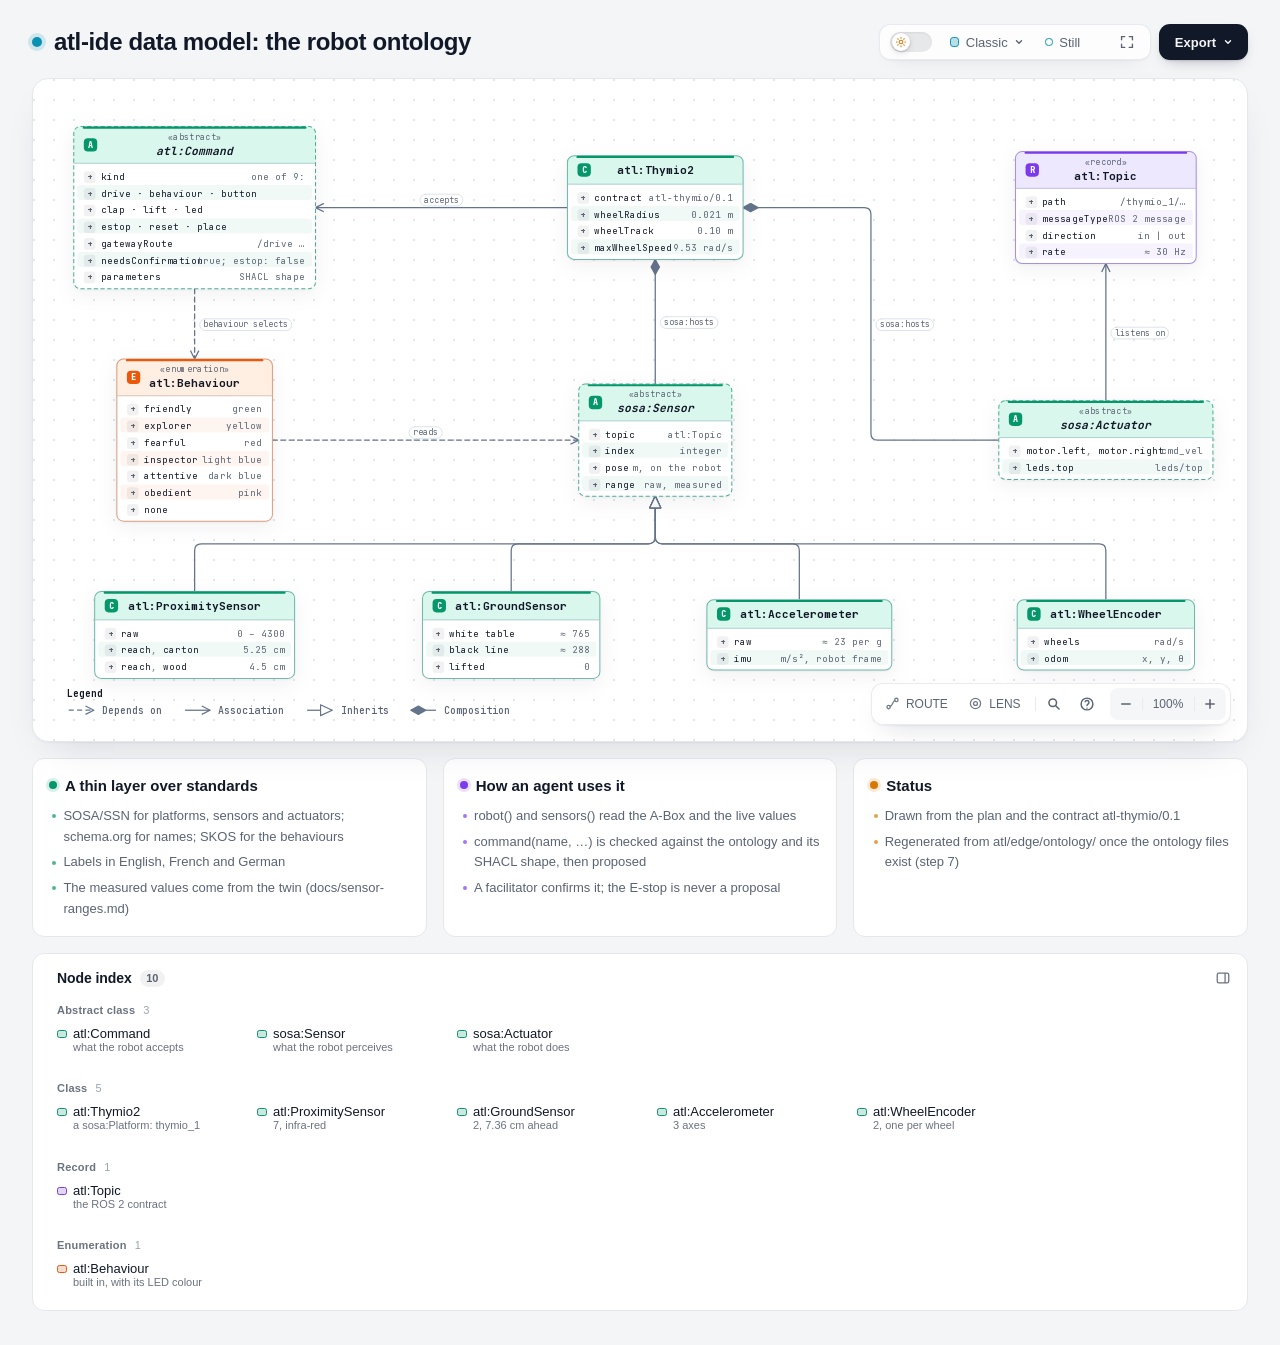
==== atl/static/model.html @ 658cd0b8 "Add How it works and Data model: Archify drawings, linked from the rail docs/how-it-works.architectu" ====
<!DOCTYPE html>
<html lang="en" data-theme="dark" data-preset="classic">
<head>
  <meta charset="UTF-8">
  <meta name="viewport" content="width=device-width, initial-scale=1.0">
  <meta name="generator" content="archify 3.2.0">
  <meta name="archify-reader-contract" content="declared-wide-v1">
  <title>atl-ide data model: the robot ontology Diagram</title>
  <script>
    // Resolve the theme before first paint so light-preference users don't
    // see a dark flash. The toolbar script below re-applies with UI state.
    (function () {
      try {
        var theme = null;
        try {
          var param = new URLSearchParams(window.location.search).get('theme');
          if (param === 'light' || param === 'dark') theme = param;
          if (new URLSearchParams(window.location.search).get('embed') === '1') {
            document.documentElement.setAttribute('data-embed', 'true');
          }
          if (new URLSearchParams(window.location.search).get('present') === '1') {
            document.documentElement.setAttribute('data-present', 'true');
          }
        } catch (_) {}
        if (!theme) {
          try { theme = localStorage.getItem('archify-theme'); } catch (_) {}
        }
        if (theme !== 'light' && theme !== 'dark') {
          theme = window.matchMedia('(prefers-color-scheme: light)').matches ? 'light' : 'dark';
        }
        document.documentElement.setAttribute('data-theme', theme);
      } catch (_) {}
    })();
  </script>
  <style id="archify-fonts">
/*
JetBrains Mono variable WOFF2 subsets from Google Fonts service revision v24.
These fixed bytes are shared by the viewer and its SVG/raster exports.
No local() source: an installed copy must not override the bundled font.
Uncovered characters (including CJK) still use the system fallback stack.
Upstream: https://github.com/JetBrains/JetBrainsMono

cyrillic-ext    1664 bytes  sha256 9343de2ca5d9549f792e7962375af8efb0f320c7643bfd36c884b5a30e5c396f
cyrillic        8892 bytes  sha256 4995a9a43ac659ec32fcd8b463755cd6a07b31a6e6b3894a6a153b661cf490e2
greek           6800 bytes  sha256 49c3da6c9a2b279b0f1f860f5cfb1f5dc38d88a5c7be9c9b1837bbc4e3db6111
vietnamese      5872 bytes  sha256 d44eb1936043a56038eb02dd70b243f379bef65783f94ec12f277550720411f1
latin-ext      11596 bytes  sha256 9c38cb2d0d2d93c1ee6e21fa78db76f13ea7e15e15cc64214c7ca89b6aaa35c4
latin          31340 bytes  sha256 2c32b9b3ee358c119e210f6f5195f9bd34894d78a785ff2e95d60e718e400af4

Copyright 2020 The JetBrains Mono Project Authors (https://github.com/JetBrains/JetBrainsMono)

This Font Software is licensed under the SIL Open Font License, Version 1.1.
This license is copied below, and is also available with a FAQ at:
https://openfontlicense.org


-----------------------------------------------------------
SIL OPEN FONT LICENSE Version 1.1 - 26 February 2007
-----------------------------------------------------------

PREAMBLE
The goals of the Open Font License (OFL) are to stimulate worldwide
development of collaborative font projects, to support the font creation
efforts of academic and linguistic communities, and to provide a free and
open framework in which fonts may be shared and improved in partnership
with others.

The OFL allows the licensed fonts to be used, studied, modified and
redistributed freely as long as they are not sold by themselves. The
fonts, including any derivative works, can be bundled, embedded,
redistributed and/or sold with any software provided that any reserved
names are not used by derivative works. The fonts and derivatives,
however, cannot be released under any other type of license. The
requirement for fonts to remain under this license does not apply
to any document created using the fonts or their derivatives.

DEFINITIONS
"Font Software" refers to the set of files released by the Copyright
Holder(s) under this license and clearly marked as such. This may
include source files, build scripts and documentation.

"Reserved Font Name" refers to any names specified as such after the
copyright statement(s).

"Original Version" refers to the collection of Font Software components as
distributed by the Copyright Holder(s).

"Modified Version" refers to any derivative made by adding to, deleting,
or substituting -- in part or in whole -- any of the components of the
Original Version, by changing formats or by porting the Font Software to a
new environment.

"Author" refers to any designer, engineer, programmer, technical
writer or other person who contributed to the Font Software.

PERMISSION & CONDITIONS
Permission is hereby granted, free of charge, to any person obtaining
a copy of the Font Software, to use, study, copy, merge, embed, modify,
redistribute, and sell modified and unmodified copies of the Font
Software, subject to the following conditions:

1) Neither the Font Software nor any of its individual components,
in Original or Modified Versions, may be sold by itself.

2) Original or Modified Versions of the Font Software may be bundled,
redistributed and/or sold with any software, provided that each copy
contains the above copyright notice and this license. These can be
included either as stand-alone text files, human-readable headers or
in the appropriate machine-readable metadata fields within text or
binary files as long as those fields can be easily viewed by the user.

3) No Modified Version of the Font Software may use the Reserved Font
Name(s) unless explicit written permission is granted by the corresponding
Copyright Holder. This restriction only applies to the primary font name as
presented to the users.

4) The name(s) of the Copyright Holder(s) or the Author(s) of the Font
Software shall not be used to promote, endorse or advertise any
Modified Version, except to acknowledge the contribution(s) of the
Copyright Holder(s) and the Author(s) or with their explicit written
permission.

5) The Font Software, modified or unmodified, in part or in whole,
must be distributed entirely under this license, and must not be
distributed under any other license. The requirement for fonts to
remain under this license does not apply to any document created
using the Font Software.

TERMINATION
This license becomes null and void if any of the above conditions are
not met.

DISCLAIMER
THE FONT SOFTWARE IS PROVIDED "AS IS", WITHOUT WARRANTY OF ANY KIND,
EXPRESS OR IMPLIED, INCLUDING BUT NOT LIMITED TO ANY WARRANTIES OF
MERCHANTABILITY, FITNESS FOR A PARTICULAR PURPOSE AND NONINFRINGEMENT
OF COPYRIGHT, PATENT, TRADEMARK, OR OTHER RIGHT. IN NO EVENT SHALL THE
COPYRIGHT HOLDER BE LIABLE FOR ANY CLAIM, DAMAGES OR OTHER LIABILITY,
INCLUDING ANY GENERAL, SPECIAL, INDIRECT, INCIDENTAL, OR CONSEQUENTIAL
DAMAGES, WHETHER IN AN ACTION OF CONTRACT, TORT OR OTHERWISE, ARISING
FROM, OUT OF THE USE OR INABILITY TO USE THE FONT SOFTWARE OR FROM
OTHER DEALINGS IN THE FONT SOFTWARE.
*/
    /* cyrillic-ext */
    @font-face { font-family: 'JetBrains Mono'; font-style: normal; font-weight: 400 800; font-display: swap;
      src: url([data-uri]) format('woff2');
      unicode-range: U+0460-052F, U+1C80-1C8A, U+20B4, U+2DE0-2DFF, U+A640-A69F, U+FE2E-FE2F; }
    /* cyrillic */
    @font-face { font-family: 'JetBrains Mono'; font-style: normal; font-weight: 400 800; font-display: swap;
      src: url([data-uri]) format('woff2');
      unicode-range: U+0301, U+0400-045F, U+0490-0491, U+04B0-04B1, U+2116; }
    /* greek */
    @font-face { font-family: 'JetBrains Mono'; font-style: normal; font-weight: 400 800; font-display: swap;
      src: url([data-uri]) format('woff2');
      unicode-range: U+0370-0377, U+037A-037F, U+0384-038A, U+038C, U+038E-03A1, U+03A3-03FF; }
    /* vietnamese */
    @font-face { font-family: 'JetBrains Mono'; font-style: normal; font-weight: 400 800; font-display: swap;
      src: url([data-uri]) format('woff2');
      unicode-range: U+0102-0103, U+0110-0111, U+0128-0129, U+0168-0169, U+01A0-01A1, U+01AF-01B0, U+0300-0301, U+0303-0304, U+0308-0309, U+0323, U+0329, U+1EA0-1EF9, U+20AB; }
    /* latin-ext */
    @font-face { font-family: 'JetBrains Mono'; font-style: normal; font-weight: 400 800; font-display: swap;
      src: url([data-uri]) format('woff2');
      unicode-range: U+0100-02BA, U+02BD-02C5, U+02C7-02CC, U+02CE-02D7, U+02DD-02FF, U+0304, U+0308, U+0329, U+1D00-1DBF, U+1E00-1E9F, U+1EF2-1EFF, U+2020, U+20A0-20AB, U+20AD-20C0, U+2113, U+2C60-2C7F, U+A720-A7FF; }
    /* latin */
    @font-face { font-family: 'JetBrains Mono'; font-style: normal; font-weight: 400 800; font-display: swap;
      src: url([data-uri]) format('woff2');
      unicode-range: U+0000-00FF, U+0131, U+0152-0153, U+02BB-02BC, U+02C6, U+02DA, U+02DC, U+0304, U+0308, U+0329, U+2000-206F, U+20AC, U+2122, U+2191, U+2193, U+2212, U+2215, U+FEFF, U+FFFD; }
  </style>
  <style>
    /* ==========================================================
       THEME VARIABLES — switch by toggling [data-theme] on <html>
       ========================================================== */
    :root,
    [data-theme="dark"] {
      --bg: #020617;
      --grid: #1e293b;
      --canvas-dot: rgba(148, 163, 184, 0.16);
      --text: #ffffff;
      --text-muted: #94a3b8;
      --text-dim: #475569;
      /* UI chrome and menu hints need more contrast than SVG .t-dim accents */
      --text-faint: #7d8da1;

      --panel: rgba(15, 23, 42, 0.5);
      --panel-border: #1e293b;
      --lane-fill: rgba(15, 23, 42, 0.22);
      --lane-stroke: #334155;

      --arrow: #94a3b8;
      --arrow-emphasis: #34d399;

      /* Opaque mask color used behind semi-transparent component fills
         so the arrows drawn underneath are properly hidden. */
      --mask: #0f172a;

      --frontend-fill:    rgba(8, 51, 68, 0.4);
      --frontend-stroke:  #22d3ee;
      --backend-fill:     rgba(6, 78, 59, 0.4);
      --backend-stroke:   #34d399;
      --database-fill:    rgba(76, 29, 149, 0.4);
      --database-stroke:  #a78bfa;
      --cloud-fill:       rgba(120, 53, 15, 0.3);
      --cloud-stroke:     #fbbf24;
      --security-fill:    rgba(136, 19, 55, 0.4);
      --security-stroke:  #fb7185;
      --messagebus-fill:  rgba(251, 146, 60, 0.3);
      --messagebus-stroke:#fb923c;
      --external-fill:    rgba(30, 41, 59, 0.5);
      --external-stroke:  #94a3b8;

      --toolbar-bg:       rgba(15, 23, 42, 0.8);
      --toolbar-border:   #334155;
      --toolbar-text:     #e2e8f0;
      --toolbar-hover:    rgba(15, 23, 42, 0.95);
      --toolbar-menu-bg:  #0f172a;
    }

    [data-theme="light"] {
      --bg: #f4f5f7;
      --grid: #e9edf2;
      --canvas-dot: #e2e7ec;
      --text: #111827;
      --text-muted: #5b6474;
      --text-dim: #9aa3b2;
      --text-faint: #6b7280;

      --panel: #ffffff;
      --panel-border: #e5e7eb;
      --lane-fill: rgba(248, 250, 252, 0.65);
      --lane-stroke: #cbd5e1;

      --arrow: #64748b;
      --arrow-emphasis: #059669;

      --mask: #ffffff;

      --frontend-fill: rgba(34, 211, 238, 0.15);
      --frontend-stroke: #0891b2;
      --backend-fill: rgba(52, 211, 153, 0.18);
      --backend-stroke: #059669;
      --database-fill: rgba(167, 139, 250, 0.2);
      --database-stroke: #7c3aed;
      --cloud-fill: rgba(251, 191, 36, 0.18);
      --cloud-stroke: #d97706;
      --security-fill: rgba(251, 113, 133, 0.15);
      --security-stroke: #e11d48;
      --messagebus-fill: rgba(251, 146, 60, 0.15);
      --messagebus-stroke: #ea580c;
      --external-fill: rgba(148, 163, 184, 0.18);
      --external-stroke: #64748b;

      --toolbar-bg:       rgba(255, 255, 255, 0.92);
      --toolbar-border:   #cbd5e1;
      --toolbar-text:     #334155;
      --toolbar-hover:    #ffffff;
      --toolbar-menu-bg:  #ffffff;
    }

    /* ==========================================================
       SIGNAL FLOW — an opt-in, motion-forward visual preset.
       The variables also target a standalone exported SVG, whose
       root carries data-preset and data-theme directly.
       ========================================================== */
    [data-preset="signal-flow"][data-theme="dark"] {
      --bg: #030711;
      --grid: #15233a;
      --panel: rgba(6, 14, 28, 0.78);
      --panel-border: #1d3350;
      --lane-fill: rgba(9, 22, 40, 0.5);
      --lane-stroke: #2c4564;
      --text: #f5fbff;
      --text-muted: #9eb0c7;
      --text-dim: #52667f;
      --text-faint: #7890ad;
      --mask: #07101e;
      --frontend-fill: rgba(6, 182, 212, 0.14);
      --frontend-stroke: #67e8f9;
      --backend-fill: rgba(16, 185, 129, 0.14);
      --backend-stroke: #5eead4;
      --database-fill: rgba(139, 92, 246, 0.16);
      --database-stroke: #c4b5fd;
      --cloud-fill: rgba(245, 158, 11, 0.13);
      --cloud-stroke: #fcd34d;
      --security-fill: rgba(244, 63, 94, 0.13);
      --security-stroke: #fda4af;
      --messagebus-fill: rgba(249, 115, 22, 0.13);
      --messagebus-stroke: #fdba74;
      --external-fill: rgba(71, 85, 105, 0.24);
      --external-stroke: #a5b4c7;
      --arrow: #7890ad;
      --arrow-emphasis: #2dd4bf;
      --toolbar-bg: rgba(7, 16, 30, 0.86);
      --toolbar-border: #29415f;
      --toolbar-menu-bg: #07101e;
    }

    [data-preset="signal-flow"][data-theme="light"] {
      --bg: #f4f9fc;
      --grid: #d4e5ee;
      --panel: rgba(255, 255, 255, 0.82);
      --panel-border: #bfd5e2;
      --lane-fill: rgba(232, 243, 248, 0.62);
      --lane-stroke: #a9c5d5;
      --text: #102638;
      --text-muted: #587287;
      --text-dim: #8aa2b4;
      --text-faint: #668397;
      --mask: #ffffff;
      --frontend-fill: rgba(6, 182, 212, 0.09);
      --frontend-stroke: #0789a1;
      --backend-fill: rgba(5, 150, 105, 0.09);
      --backend-stroke: #087f69;
      --database-fill: rgba(124, 58, 237, 0.09);
      --database-stroke: #7254c7;
      --cloud-fill: rgba(217, 119, 6, 0.08);
      --cloud-stroke: #b9670b;
      --security-fill: rgba(225, 29, 72, 0.08);
      --security-stroke: #c53a59;
      --messagebus-fill: rgba(234, 88, 12, 0.08);
      --messagebus-stroke: #c65f27;
      --external-fill: rgba(100, 116, 139, 0.1);
      --external-stroke: #607a8c;
      --arrow: #7b97aa;
      --arrow-emphasis: #0d9488;
    }

    /* ==========================================================
       BLUEPRINT — a review-first drafting preset for deployment,
       infrastructure, and technical design documentation. It keeps
       the same semantic palette and geometry while trading glow for
       precise grid contrast, squared materials, and drafting marks.
       ========================================================== */
    [data-preset="blueprint"][data-theme="dark"] {
      --bg: #06131f;
      --grid: #17425a;
      --panel: rgba(7, 27, 43, 0.9);
      --panel-border: #27627f;
      --lane-fill: rgba(10, 43, 66, 0.36);
      --lane-stroke: #34799a;
      --text: #e3f6ff;
      --text-muted: #91b8ca;
      --text-dim: #557e92;
      --text-faint: #739caf;
      --mask: #0a2031;
      --frontend-fill: rgba(26, 157, 193, 0.14);
      --frontend-stroke: #66d9ef;
      --backend-fill: rgba(31, 155, 124, 0.13);
      --backend-stroke: #69dfbd;
      --database-fill: rgba(120, 105, 196, 0.14);
      --database-stroke: #b4a8ff;
      --cloud-fill: rgba(197, 145, 43, 0.13);
      --cloud-stroke: #ffd166;
      --security-fill: rgba(199, 76, 104, 0.13);
      --security-stroke: #ff8da1;
      --messagebus-fill: rgba(207, 112, 49, 0.13);
      --messagebus-stroke: #ffad66;
      --external-fill: rgba(84, 119, 139, 0.18);
      --external-stroke: #a7cad9;
      --arrow: #78a3b7;
      --arrow-emphasis: #64dfc1;
      --toolbar-bg: rgba(7, 28, 45, 0.92);
      --toolbar-border: #34799a;
      --toolbar-text: #d8f3ff;
      --toolbar-hover: rgba(18, 58, 83, 0.95);
      --toolbar-menu-bg: #0a2031;
    }

    [data-preset="blueprint"][data-theme="light"] {
      --bg: #edf7fa;
      --grid: #b5d5e1;
      --panel: rgba(249, 253, 255, 0.94);
      --panel-border: #78aabd;
      --lane-fill: rgba(210, 232, 240, 0.42);
      --lane-stroke: #83b2c4;
      --text: #123344;
      --text-muted: #4e7486;
      --text-dim: #86a6b4;
      --text-faint: #668c9d;
      --mask: #f9fdff;
      --frontend-fill: rgba(8, 145, 178, 0.08);
      --frontend-stroke: #087f9c;
      --backend-fill: rgba(5, 128, 101, 0.08);
      --backend-stroke: #08755f;
      --database-fill: rgba(100, 75, 180, 0.08);
      --database-stroke: #6757a8;
      --cloud-fill: rgba(181, 120, 15, 0.08);
      --cloud-stroke: #a86609;
      --security-fill: rgba(190, 48, 80, 0.07);
      --security-stroke: #b32f50;
      --messagebus-fill: rgba(196, 81, 22, 0.07);
      --messagebus-stroke: #b65120;
      --external-fill: rgba(79, 112, 128, 0.08);
      --external-stroke: #506f7e;
      --arrow: #6d93a5;
      --arrow-emphasis: #087f69;
      --toolbar-bg: rgba(247, 252, 254, 0.94);
      --toolbar-border: #8ab5c5;
      --toolbar-text: #294f61;
      --toolbar-hover: #ffffff;
      --toolbar-menu-bg: #f9fdff;
    }

    /* ==========================================================
       EDITORIAL — a warm, publication-minded preset for design
       reviews, launch notes, and documentation. The diagram keeps
       the same semantic palette and exact geometry, but trades
       software chrome for paper, ink, ruled structure, and one
       restrained vermilion accent.
       ========================================================== */
    [data-preset="editorial"][data-theme="dark"] {
      --bg: #181611;
      --grid: #39342a;
      --panel: rgba(35, 31, 24, 0.96);
      --panel-border: #625a4a;
      --lane-fill: rgba(52, 46, 35, 0.46);
      --lane-stroke: #726957;
      --text: #f4eddf;
      --text-muted: #b9ae9b;
      --text-dim: #776e60;
      --text-faint: #9d917e;
      --mask: #231f18;
      --frontend-fill: rgba(43, 133, 142, 0.16);
      --frontend-stroke: #7fc6c7;
      --backend-fill: rgba(63, 132, 92, 0.16);
      --backend-stroke: #8fc29e;
      --database-fill: rgba(117, 91, 141, 0.17);
      --database-stroke: #c0a4d0;
      --cloud-fill: rgba(170, 119, 49, 0.16);
      --cloud-stroke: #d8ad68;
      --security-fill: rgba(157, 69, 65, 0.17);
      --security-stroke: #df9085;
      --messagebus-fill: rgba(174, 79, 42, 0.16);
      --messagebus-stroke: #df946f;
      --external-fill: rgba(126, 115, 96, 0.18);
      --external-stroke: #b8ad99;
      --arrow: #948978;
      --arrow-emphasis: #dd6b3d;
      --toolbar-bg: rgba(35, 31, 24, 0.92);
      --toolbar-border: #625a4a;
      --toolbar-text: #eee5d5;
      --toolbar-hover: #302a20;
      --toolbar-menu-bg: #231f18;
    }

    [data-preset="editorial"][data-theme="light"] {
      --bg: #f2eee5;
      --grid: #d8d0c2;
      --panel: rgba(251, 248, 241, 0.97);
      --panel-border: #c4b9a6;
      --lane-fill: rgba(229, 221, 207, 0.42);
      --lane-stroke: #b8aa94;
      --text: #242018;
      --text-muted: #6f6658;
      --text-dim: #a09788;
      --text-faint: #817767;
      --mask: #fbf8f1;
      --frontend-fill: rgba(31, 117, 126, 0.09);
      --frontend-stroke: #287e84;
      --backend-fill: rgba(42, 119, 75, 0.09);
      --backend-stroke: #397b53;
      --database-fill: rgba(105, 75, 130, 0.09);
      --database-stroke: #765d86;
      --cloud-fill: rgba(157, 103, 31, 0.1);
      --cloud-stroke: #9a671f;
      --security-fill: rgba(153, 58, 52, 0.09);
      --security-stroke: #9e463f;
      --messagebus-fill: rgba(182, 70, 27, 0.09);
      --messagebus-stroke: #ad4b25;
      --external-fill: rgba(101, 91, 75, 0.09);
      --external-stroke: #746b5e;
      --arrow: #8a806f;
      --arrow-emphasis: #bb4c23;
      --toolbar-bg: rgba(251, 248, 241, 0.94);
      --toolbar-border: #c4b9a6;
      --toolbar-text: #40392f;
      --toolbar-hover: #fffdf8;
      --toolbar-menu-bg: #fbf8f1;
    }

    * { margin: 0; padding: 0; box-sizing: border-box; }

    body {
      --archify-page-top: 2rem;
      font-family: -apple-system, BlinkMacSystemFont, 'Segoe UI', 'PingFang SC', 'Hiragino Sans GB', 'Microsoft YaHei', 'Noto Sans CJK SC', 'Noto Sans', Roboto, 'Helvetica Neue', Arial, sans-serif;
      -webkit-font-smoothing: antialiased;
      background: var(--bg);
      min-height: 100vh;
      padding: var(--archify-page-top) 2rem 2rem;
      color: var(--text);
      /* Theme surfaces change together; animating the page background leaves it
         visibly out of sync with the SVG and panel for the first 200ms. */
    }

    html[data-preset="signal-flow"] body {
      background-image:
        radial-gradient(circle at 18% -8%, rgba(34, 211, 238, 0.14), transparent 34rem),
        radial-gradient(circle at 92% 18%, rgba(139, 92, 246, 0.12), transparent 30rem);
      background-attachment: fixed;
    }
    html[data-preset="signal-flow"][data-theme="light"] body {
      background-image:
        radial-gradient(circle at 18% -8%, rgba(6, 182, 212, 0.12), transparent 34rem),
        radial-gradient(circle at 92% 18%, rgba(139, 92, 246, 0.08), transparent 30rem);
    }
    html[data-preset="blueprint"] body {
      background-image:
        linear-gradient(var(--grid) 1px, transparent 1px),
        linear-gradient(90deg, var(--grid) 1px, transparent 1px);
      background-size: 32px 32px;
      background-position: -1px -1px;
      background-attachment: fixed;
    }
    html[data-preset="editorial"] body {
      background-image:
        linear-gradient(90deg, transparent 0, transparent 5.4rem, color-mix(in srgb, var(--security-stroke) 18%, transparent) 5.4rem, color-mix(in srgb, var(--security-stroke) 18%, transparent) calc(5.4rem + 1px), transparent calc(5.4rem + 1px)),
        repeating-linear-gradient(0deg, transparent 0, transparent 31px, color-mix(in srgb, var(--grid) 36%, transparent) 31px, color-mix(in srgb, var(--grid) 36%, transparent) 32px);
      background-attachment: fixed;
    }

    /* Gallery/embed mode keeps the generated artifact as the source of truth
       while presenting only its diagram surface inside a proof card. */
    html[data-embed="true"] body {
      min-height: 0;
      padding: 0;
      overflow: hidden;
      background: var(--bg);
      background-image: none;
    }
    html[data-embed="true"] .toolbar,
    html[data-embed="true"] .header,
    html[data-embed="true"] .cards,
    html[data-embed="true"] .diagram-nav,
    html[data-embed="true"] .overview-map,
    html[data-embed="true"] .focus-chip,
    html[data-embed="true"] .route-probe,
    html[data-embed="true"] .semantic-lens,
    html[data-embed="true"] .diagram-guide,
    html[data-embed="true"] .node-finder,
    html[data-embed="true"] .node-outline { display: none !important; }
    html[data-embed="true"] .container { max-width: none; }
    html[data-embed="true"] .diagram-container {
      padding: 0.5rem;
      border: 0;
      border-radius: 0;
      box-shadow: none;
    }
    html[data-embed="true"] .diagram-container svg { min-width: 0; }

    /* Presentation Stage is a viewer-only layer: it gives the live diagram
       the viewport while keeping guided views, theme, focus, and exports real.
       Embed mode wins when both query parameters are present. */
    html[data-present="true"]:not([data-embed="true"]) body {
      --archify-page-top: 1rem;
      height: 100dvh;
      min-height: 0;
      padding: 1rem;
      overflow: hidden;
    }
    html[data-present="true"]:not([data-embed="true"]) .container {
      display: flex;
      flex-direction: column;
      gap: 0.75rem;
      width: 100%;
      max-width: none;
      height: calc(100dvh - 2rem);
    }
    html[data-present="true"]:not([data-embed="true"]) .header {
      flex: none;
      min-width: 0;
      margin: 0;
      padding-right: 23rem;
    }
    html[data-present="true"]:not([data-embed="true"]) .header-row { margin-bottom: 0.25rem; }
    html[data-present="true"]:not([data-embed="true"]) .subtitle {
      overflow: hidden;
      text-overflow: ellipsis;
      white-space: nowrap;
    }

    html[data-present="true"]:not([data-embed="true"]) .diagram-container {
      display: flex;
      flex: 1 1 auto;
      align-items: center;
      justify-content: center;
      min-height: 0;
      padding: 0.75rem;
      padding-bottom: calc(0.75rem + var(--archify-nav-reserve));
    }
    html[data-present="true"]:not([data-embed="true"]) .diagram-container > svg {
      flex: 1 1 auto;
      height: 100%;
      min-height: 0;
      width: 100%;
      min-width: 0;
    }
    html[data-present="true"]:not([data-embed="true"]) .cards { display: none; }
    html[data-present="true"]:not([data-embed="true"]) #btn-present {
      border-color: var(--frontend-stroke);
      color: var(--frontend-stroke);
    }

    /* The reader owns only the outer scale. Compact automatic sequences fit at
       their authored text size or larger. Long sequences and waterfall rows
       favor reading width and page scroll; other diagrams keep height fitting.
       Small automatic canvases retain a modest scale inside a usable shell.
       Every strategy preserves the authored SVG/viewBox and semantic geometry. */
    .container {
      width: 100%;
      max-width: var(--archify-reader-width, 1440px);
      margin: 0 auto;
    }
    html[data-reader-area="true"] .diagram-container {
      min-height: var(--archify-diagram-min-height);
      display: flex;
      align-items: center;
    }
    html[data-reader-area="true"] .diagram-container > svg { flex-shrink: 0; }
    /* The original SVG legend can use the outer corner while the capped or fitted
       diagram stays centered. The container still clips all outer paint. */
    .diagram-container:has([data-reader-legend-corner]) > svg { overflow: visible; }
    .diagram-container [data-reader-legend-corner] {
      transform-origin: 0 0;
      transform-box: view-box;
      transform: var(--archify-reader-legend-transform);
    }
    html[data-reader-narrow="true"]:not([data-present="true"]) .diagram-container > svg {
      min-width: 0;
      max-width: var(--archify-diagram-max-width);
      margin-inline: auto;
    }
    @media (min-width: 768px) and (max-height: 920px) {
      .header { margin-bottom: 1rem; }
      .diagram-container { padding: 1rem; }
      .cards { margin-top: 1rem; }
      .card { padding: 1rem; }
    }

    .header { margin-bottom: 1.5rem; padding-right: 29.5rem; }

    html[data-preset="signal-flow"] .header,
    html[data-preset="blueprint"] .header,
    html[data-preset="editorial"] .header { padding-right: 29.5rem; }

    .header-row {
      display: flex;
      align-items: center;
      gap: 0.75rem;
      min-height: 2.75rem;
      margin-bottom: 0.25rem;
    }

    .pulse-dot {
      flex: none;
      width: 10px;
      height: 10px;
      background: var(--frontend-stroke);
      border-radius: 50%;
      box-shadow: 0 0 0 4px color-mix(in srgb, var(--frontend-stroke) 16%, transparent);
      animation: none;
    }

    html[data-motion-capable="true"] .pulse-dot { animation: pulse 2s infinite; }

    @keyframes pulse {
      0%, 100% { opacity: 1; }
      50% { opacity: 0.5; }
    }

    h1 {
      font-size: 1.5rem;
      font-weight: 650;
      line-height: 1.25;
      letter-spacing: -0.015em;
    }

    .subtitle {
      color: var(--text-muted);
      font-size: 0.875rem;
      line-height: 1.55;
      margin-left: 1.375rem;
    }

    html[data-preset="signal-flow"] .header-row::after {
      content: attr(data-preset-badge-signal-flow);
      flex: none;
      margin-left: 0.25rem;
      color: var(--frontend-stroke);
      border: 1px solid var(--frontend-stroke);
      border-radius: 999px;
      padding: 0.28rem 0.6rem;
      font-size: 0.625rem;
      letter-spacing: 0.12em;
      opacity: 0.82;
      box-shadow: 0 0 20px rgba(34, 211, 238, 0.12);
      white-space: nowrap;
    }

    html[data-preset="blueprint"] .pulse-dot {
      width: 10px;
      height: 10px;
      border: 1px solid var(--frontend-stroke);
      border-radius: 1px;
      background: transparent;
      box-shadow: inset 0 0 0 2px var(--bg);
      transform: rotate(45deg);
      animation: none;
    }
    html[data-preset="blueprint"] .header-row::after {
      content: attr(data-preset-badge-blueprint);
      flex: none;
      margin-left: 0.25rem;
      padding: 0.28rem 0.55rem;
      border-top: 1px solid var(--frontend-stroke);
      border-bottom: 1px solid var(--frontend-stroke);
      color: var(--frontend-stroke);
      font-size: 0.5625rem;
      font-weight: 700;
      letter-spacing: 0.14em;
      white-space: nowrap;
    }

    html[data-preset="editorial"] h1,
    html[data-preset="editorial"] .card h3 {
      font-family: Georgia, 'Times New Roman', 'Songti SC', STSong, serif;
      letter-spacing: -0.02em;
    }
    html[data-preset="editorial"] h1 { font-size: 1.72rem; font-weight: 600; }
    html[data-preset="editorial"] .pulse-dot {
      width: 9px;
      height: 9px;
      border: 1px solid var(--arrow-emphasis);
      border-radius: 0;
      background: var(--arrow-emphasis);
      box-shadow: 0 0 0 3px color-mix(in srgb, var(--arrow-emphasis) 14%, transparent);
      transform: rotate(45deg);
      animation: none;
    }
    html[data-preset="editorial"] .header-row::after {
      content: attr(data-preset-badge-editorial);
      flex: none;
      margin-left: 0.25rem;
      padding: 0.32rem 0 0.24rem;
      border-bottom: 2px solid var(--arrow-emphasis);
      color: var(--arrow-emphasis);
      font-family: Georgia, 'Times New Roman', serif;
      font-size: 0.625rem;
      font-style: italic;
      font-weight: 600;
      letter-spacing: 0.08em;
      white-space: nowrap;
    }

    .diagram-container {
      --archify-nav-reserve: 0px;
      background: var(--panel);
      border-radius: 1rem;
      border: 1px solid var(--panel-border);
      box-shadow: 0 1px 2px rgba(15, 23, 42, 0.04), 0 16px 40px -20px rgba(15, 23, 42, 0.18);
      padding: 1.5rem;
      padding-bottom: calc(1.5rem + var(--archify-nav-reserve));
      overflow: hidden;
      position: relative;
    }

    html[data-preset="signal-flow"] .diagram-container {
      position: relative;
      overflow: hidden;
      background: linear-gradient(180deg, rgba(8, 20, 38, 0.82), rgba(3, 8, 18, 0.94));
      box-shadow: inset 0 1px 0 rgba(255, 255, 255, 0.04), 0 28px 80px rgba(0, 0, 0, 0.34);
    }
    html[data-preset="signal-flow"][data-theme="light"] .diagram-container {
      background: linear-gradient(180deg, rgba(255, 255, 255, 0.9), rgba(237, 246, 250, 0.94));
      box-shadow: inset 0 1px 0 rgba(255, 255, 255, 0.72), 0 24px 60px rgba(45, 78, 99, 0.12);
    }
    html[data-preset="blueprint"] .diagram-container {
      border-color: var(--panel-border);
      border-radius: 0.35rem;
      background: var(--panel);
      box-shadow:
        inset 0 0 0 1px color-mix(in srgb, var(--panel-border) 34%, transparent),
        0 18px 48px rgba(0, 0, 0, 0.16);
    }
    html[data-preset="blueprint"] .diagram-container::after {
      content: "";
      position: absolute;
      z-index: 10;
      inset: 0.7rem;
      pointer-events: none;
      background:
        linear-gradient(var(--frontend-stroke), var(--frontend-stroke)) left top / 1.35rem 1px no-repeat,
        linear-gradient(var(--frontend-stroke), var(--frontend-stroke)) left top / 1px 1.35rem no-repeat,
        linear-gradient(var(--frontend-stroke), var(--frontend-stroke)) right top / 1.35rem 1px no-repeat,
        linear-gradient(var(--frontend-stroke), var(--frontend-stroke)) right top / 1px 1.35rem no-repeat,
        linear-gradient(var(--frontend-stroke), var(--frontend-stroke)) left bottom / 1.35rem 1px no-repeat,
        linear-gradient(var(--frontend-stroke), var(--frontend-stroke)) left bottom / 1px 1.35rem no-repeat,
        linear-gradient(var(--frontend-stroke), var(--frontend-stroke)) right bottom / 1.35rem 1px no-repeat,
        linear-gradient(var(--frontend-stroke), var(--frontend-stroke)) right bottom / 1px 1.35rem no-repeat;
      opacity: 0.58;
    }
    html[data-preset="editorial"] .diagram-container {
      overflow: hidden;
      border-color: var(--panel-border);
      border-radius: 0.38rem;
      background:
        linear-gradient(90deg, color-mix(in srgb, var(--security-fill) 58%, transparent), transparent 12%),
        var(--panel);
      box-shadow:
        0 1px 0 color-mix(in srgb, var(--text) 6%, transparent),
        0 18px 48px color-mix(in srgb, #000 19%, transparent);
    }
    html[data-preset="editorial"] .diagram-container::after {
      position: absolute;
      z-index: 10;
      top: 0.72rem;
      right: 1.25rem;
      padding: 0.2rem 0.52rem;
      border: 1px solid var(--panel-border);
      background: var(--panel);
      color: var(--arrow-emphasis);
      content: attr(data-preset-badge-editorial-plate);
      font-family: Georgia, 'Times New Roman', serif;
      font-size: 0.52rem;
      font-style: italic;
      font-weight: 600;
      letter-spacing: 0.09em;
      pointer-events: none;
    }
    html[data-embed="true"][data-preset="editorial"] .diagram-container::after { display: none; }
    html[data-motion-capable="true"][data-preset="signal-flow"][data-ambient-entry="running"] .diagram-container::before {
      content: "";
      position: absolute;
      inset: 0;
      pointer-events: none;
      background: linear-gradient(115deg, transparent 28%, rgba(103, 232, 249, 0.035) 48%, transparent 68%);
      transform: translateX(-70%);
      animation: archify-signal-scan 4.8s ease-in-out 1 both;
    }

    /* Motion Governor gives the reader a real static state and gives the
       strongest semantic action the only motion budget. Atmosphere resets to
       its authored base instead of freezing mid-cycle. Static artifacts never
       start a decorative pulse or scan. */
    html:not([data-motion-capable="true"]) svg[data-animation="trace"] [data-animate] {
      animation: none !important;
    }
    html:not([data-motion-capable="true"]) svg[data-animation="trace"] [data-graph-role="automatic-crossover"]:has(> [data-animate="edge"]) > [data-graph-role="automatic-crossover-underlay"] {
      animation: none !important;
    }
    html[data-motion="still"] .pulse-dot,
    html[data-motion="still"] .diagram-container::before,
    html[data-motion="still"] svg[data-animation="trace"] [data-animate],
    html[data-motion-owner] .pulse-dot,
    html[data-motion-owner] .diagram-container::before,
    html[data-motion-owner] svg[data-animation="trace"] [data-animate],
    html[data-embed="true"] .pulse-dot,
    html[data-embed="true"] .diagram-container::before,
    html[data-share-playback="true"] .pulse-dot,
    html[data-share-playback="true"] .diagram-container::before,
    html[data-document-hidden="true"] .pulse-dot,
    html[data-document-hidden="true"] .diagram-container::before,
    html[data-document-hidden="true"] svg[data-animation="trace"] [data-animate],
    html[data-motion="still"] svg[data-animation="trace"] [data-graph-role="automatic-crossover"]:has(> [data-animate="edge"]) > [data-graph-role="automatic-crossover-underlay"],
    html[data-motion-owner] svg[data-animation="trace"] [data-graph-role="automatic-crossover"]:has(> [data-animate="edge"]) > [data-graph-role="automatic-crossover-underlay"],
    html[data-embed="true"] svg[data-animation="trace"] [data-graph-role="automatic-crossover"]:has(> [data-animate="edge"]) > [data-graph-role="automatic-crossover-underlay"],
    html[data-share-playback="true"] svg[data-animation="trace"] [data-graph-role="automatic-crossover"]:has(> [data-animate="edge"]) > [data-graph-role="automatic-crossover-underlay"],
    html[data-document-hidden="true"] svg[data-animation="trace"] [data-graph-role="automatic-crossover"]:has(> [data-animate="edge"]) > [data-graph-role="automatic-crossover-underlay"] {
      animation: none !important;
    }
    html[data-motion="still"] .diagram-container::before,
    html[data-motion-owner] .diagram-container::before,
    html[data-embed="true"] .diagram-container::before,
    html[data-share-playback="true"] .diagram-container::before {
      opacity: 0;
    }
    html[data-motion="still"] .intent-trace-flow,
    html[data-motion="still"] .route-probe-flow,
    html[data-motion="still"] .route-journey-flow,
    html[data-motion="still"] .semantic-lens-flow,
    html[data-motion="still"] .diagram-guide,
    html[data-motion="still"] .overview-map-live,
    html[data-document-hidden="true"] .intent-trace-flow,
    html[data-document-hidden="true"] .route-probe-flow,
    html[data-document-hidden="true"] .route-journey-flow,
    html[data-document-hidden="true"] .semantic-lens-flow,
    html[data-document-hidden="true"] .diagram-guide,
    html[data-document-hidden="true"] .overview-map-live {
      animation: none !important;
    }

    html[data-motion="still"] .intent-trace-flow,
    html[data-motion="still"] .route-probe-flow {
      stroke-dasharray: none;
      stroke-dashoffset: 0;
      opacity: 0.72;
    }
    html[data-motion="still"] .route-journey-overlay,
    html[data-document-hidden="true"] .route-journey-overlay { display: none !important; }
    html[data-motion="still"] .relationship-pulse-overlay { display: none !important; }

    html[data-motion="still"] svg [data-node-id],
    html[data-motion="still"] svg [data-edge-from],
    html[data-motion="still"] svg [data-detail],
    html[data-motion="still"] svg [data-detail-anchor],
    html[data-motion="still"] svg [data-legend-hit],
    html[data-motion="still"] svg {
      transition: none !important;
    }

    svg {
      font-family: 'JetBrains Mono', ui-monospace, SFMono-Regular, Menlo, Consolas, 'DejaVu Sans Mono', 'Liberation Mono', 'Noto Sans Mono CJK SC', 'PingFang SC', 'Hiragino Sans GB', 'Microsoft YaHei', monospace;
      width: 100%;
      min-width: min(900px, 100%);
      display: block;
      transform-origin: 0 0;
      transition: transform 0.18s ease;
    }

    .diagram-container.is-camera-moving svg {
      transition: transform 0.42s cubic-bezier(0.22, 1, 0.36, 1);
    }
    .diagram-container.is-camera-transaction svg { transition: none; }
    .diagram-container.is-pannable { cursor: grab; }
    .diagram-container.is-panning { cursor: grabbing; user-select: none; }
    .diagram-container.is-panning svg { transition: none; }

    .diagram-nav {
      position: absolute;
      right: 1rem;
      bottom: 1rem;
      z-index: 12;
      translate: 0 calc(-1 * var(--archify-dock-lift, 0px));
      display: inline-flex;
      align-items: center;
      max-width: calc(100% - 2rem);
      padding: 0.25rem;
      gap: 0.0625rem;
      overflow-x: auto;
      border: 1px solid color-mix(in srgb, var(--panel-border) 80%, transparent);
      border-radius: 0.75rem;
      background: color-mix(in srgb, var(--panel) 84%, transparent);
      box-shadow: 0 1px 2px rgba(15, 23, 42, 0.05), 0 10px 28px -14px rgba(15, 23, 42, 0.28);
      backdrop-filter: blur(14px) saturate(1.2);
      scrollbar-width: none;
    }
    .diagram-nav::-webkit-scrollbar { display: none; }
    .diagram-nav button,
    .focus-chip button {
      border: 0;
      background: transparent;
      color: var(--toolbar-text);
      font: inherit;
      cursor: pointer;
    }
    .diagram-nav button {
      min-width: 2rem;
      height: 2rem;
      padding: 0 0.4rem;
      border-radius: 0.5rem;
      color: var(--text-muted);
      font-size: 0.75rem;
      font-weight: 500;
      letter-spacing: 0;
      transition: background 0.15s, color 0.15s;
    }
    .diagram-nav button:hover,
    .diagram-nav button:focus-visible {
      color: var(--text);
      background: color-mix(in srgb, var(--text) 6%, transparent);
    }
    .diagram-nav button:hover,
    .diagram-nav button:focus-visible,
    .focus-chip button:hover,
    .focus-chip button:focus-visible { background: var(--toolbar-hover); }
    .diagram-nav button:focus-visible,
    .focus-chip button:focus-visible {
      outline: 2px solid var(--frontend-stroke);
      outline-offset: 1px;
    }
    .diagram-nav button:disabled { opacity: 0.38; cursor: default; }
    /* The Guide stays on the ? shortcut; Map only earns dock space once the
       reader has zoomed past the full diagram (or opened it from the keyboard). */
    .diagram-nav button[hidden] { display: none; }
    .diagram-container:not(.is-pannable) #btn-overview-map:not([data-radar-requested]):not(:focus) { display: none; }
    .diagram-nav button:disabled:hover { background: transparent; }
    .diagram-nav #btn-route-probe,
    .diagram-nav #btn-overview-map,
    .diagram-nav #btn-semantic-lens {
      min-width: auto;
      padding-inline: 0.6rem;
      color: var(--text-muted);
      font-weight: 500;
    }
    .diagram-nav #btn-node-finder,
    .diagram-nav [data-view="out"] {
      position: relative;
      margin-left: 0.375rem;
    }
    .diagram-nav #btn-node-finder::before,
    .diagram-nav [data-view="out"]::before {
      position: absolute;
      top: 0.55rem;
      bottom: 0.55rem;
      left: -0.19rem;
      width: 1px;
      background: color-mix(in srgb, var(--panel-border) 90%, transparent);
      content: "";
      pointer-events: none;
    }
    .diagram-nav-icon {
      display: block;
      width: 0.95rem;
      height: 0.95rem;
      margin: auto;
      background: currentColor;
      -webkit-mask-position: center;
      -webkit-mask-repeat: no-repeat;
      -webkit-mask-size: contain;
      mask-position: center;
      mask-repeat: no-repeat;
      mask-size: contain;
    }
    .diagram-nav-icon.find {
      -webkit-mask-image: url("data:image/svg+xml,%3Csvg xmlns='http://www.w3.org/2000/svg' viewBox='0 0 20 20'%3E%3Ccircle cx='8.5' cy='8.5' r='4.5' fill='none' stroke='black' stroke-width='1.8'/%3E%3Cpath d='m12 12 4 4' fill='none' stroke='black' stroke-width='1.8' stroke-linecap='round'/%3E%3C/svg%3E");
      mask-image: url("data:image/svg+xml,%3Csvg xmlns='http://www.w3.org/2000/svg' viewBox='0 0 20 20'%3E%3Ccircle cx='8.5' cy='8.5' r='4.5' fill='none' stroke='black' stroke-width='1.8'/%3E%3Cpath d='m12 12 4 4' fill='none' stroke='black' stroke-width='1.8' stroke-linecap='round'/%3E%3C/svg%3E");
    }
    .diagram-nav-icon.guide {
      -webkit-mask-image: url("data:image/svg+xml,%3Csvg xmlns='http://www.w3.org/2000/svg' viewBox='0 0 20 20'%3E%3Ccircle cx='10' cy='10' r='7' fill='none' stroke='black' stroke-width='1.7'/%3E%3Cpath d='M7.8 7.3a2.4 2.4 0 014.6.9c0 1.8-2.4 2-2.4 3.7M10 14.9h.01' fill='none' stroke='black' stroke-width='1.7' stroke-linecap='round'/%3E%3C/svg%3E");
      mask-image: url("data:image/svg+xml,%3Csvg xmlns='http://www.w3.org/2000/svg' viewBox='0 0 20 20'%3E%3Ccircle cx='10' cy='10' r='7' fill='none' stroke='black' stroke-width='1.7'/%3E%3Cpath d='M7.8 7.3a2.4 2.4 0 014.6.9c0 1.8-2.4 2-2.4 3.7M10 14.9h.01' fill='none' stroke='black' stroke-width='1.7' stroke-linecap='round'/%3E%3C/svg%3E");
    }
    .diagram-nav-icon.minus {
      -webkit-mask-image: url("data:image/svg+xml,%3Csvg xmlns='http://www.w3.org/2000/svg' viewBox='0 0 20 20'%3E%3Cpath d='M5 10h10' fill='none' stroke='black' stroke-width='1.8' stroke-linecap='round'/%3E%3C/svg%3E");
      mask-image: url("data:image/svg+xml,%3Csvg xmlns='http://www.w3.org/2000/svg' viewBox='0 0 20 20'%3E%3Cpath d='M5 10h10' fill='none' stroke='black' stroke-width='1.8' stroke-linecap='round'/%3E%3C/svg%3E");
    }
    .diagram-nav-icon.plus {
      -webkit-mask-image: url("data:image/svg+xml,%3Csvg xmlns='http://www.w3.org/2000/svg' viewBox='0 0 20 20'%3E%3Cpath d='M10 5v10M5 10h10' fill='none' stroke='black' stroke-width='1.8' stroke-linecap='round'/%3E%3C/svg%3E");
      mask-image: url("data:image/svg+xml,%3Csvg xmlns='http://www.w3.org/2000/svg' viewBox='0 0 20 20'%3E%3Cpath d='M10 5v10M5 10h10' fill='none' stroke='black' stroke-width='1.8' stroke-linecap='round'/%3E%3C/svg%3E");
    }
    .diagram-nav [data-view="reset"] {
      display: inline-flex;
      align-items: center;
      justify-content: center;
      gap: 0.2rem;
      min-width: 3.1rem;
      padding-inline: 0.35rem;
    }
    .diagram-nav [data-view="reset"][data-detail-visible] {
      min-width: 3.8rem;
    }
    .diagram-nav-detail {
      color: color-mix(in srgb, var(--toolbar-text) 52%, transparent);
      font-size: 0.44rem;
      font-weight: 700;
      line-height: 1;
      letter-spacing: 0.07em;
    }
    .diagram-nav-percent {
      color: var(--text-muted);
      font-size: 0.75rem;
      font-weight: 500;
      font-variant-numeric: tabular-nums;
      line-height: 1;
    }
    /* Mode buttons carry a small glyph so the dock reads as one icon language. */
    .diagram-nav #btn-route-probe,
    .diagram-nav #btn-overview-map,
    .diagram-nav #btn-semantic-lens {
      display: inline-flex;
      align-items: center;
      gap: 0.375rem;
      padding-inline: 0.55rem 0.65rem;
    }
    .diagram-nav #btn-route-probe::before,
    .diagram-nav #btn-overview-map::before,
    .diagram-nav #btn-semantic-lens::before {
      flex: none;
      width: 0.95rem;
      height: 0.95rem;
      background: currentColor;
      content: "";
      opacity: 0.85;
      -webkit-mask: var(--nav-glyph) center / contain no-repeat;
      mask: var(--nav-glyph) center / contain no-repeat;
    }
    .diagram-nav #btn-route-probe { --nav-glyph: url("data:image/svg+xml,%3Csvg xmlns='http://www.w3.org/2000/svg' viewBox='0 0 20 20'%3E%3Cg fill='none' stroke='black' stroke-width='1.7' stroke-linecap='round'%3E%3Ccircle cx='4.8' cy='14.8' r='2.2'/%3E%3Ccircle cx='15.2' cy='5.2' r='2.2'/%3E%3Cpath d='M6.9 13.9c3.8-1.4 2.6-6.3 6.2-7.8'/%3E%3C/g%3E%3C/svg%3E"); }
    .diagram-nav #btn-overview-map { --nav-glyph: url("data:image/svg+xml,%3Csvg xmlns='http://www.w3.org/2000/svg' viewBox='0 0 20 20'%3E%3Cg fill='none' stroke='black' stroke-width='1.7' stroke-linejoin='round'%3E%3Cpath d='M2.8 5.4 7.4 3.5l5.2 2 4.6-1.9v11l-4.6 1.9-5.2-2-4.6 1.9z'/%3E%3Cpath d='M7.4 3.5v11M12.6 5.5v11'/%3E%3C/g%3E%3C/svg%3E"); }
    .diagram-nav #btn-semantic-lens { --nav-glyph: url("data:image/svg+xml,%3Csvg xmlns='http://www.w3.org/2000/svg' viewBox='0 0 20 20'%3E%3Cg fill='none' stroke='black' stroke-width='1.7'%3E%3Ccircle cx='10' cy='10' r='6.8'/%3E%3Ccircle cx='10' cy='10' r='2.6'/%3E%3C/g%3E%3C/svg%3E"); }
    /* Zoom out / level / zoom in join into one stepper well. */
    .diagram-nav [data-view="out"],
    .diagram-nav [data-view="reset"],
    .diagram-nav [data-view="in"] {
      position: relative;
      border-radius: 0;
      background: color-mix(in srgb, var(--panel-border) 38%, transparent);
    }
    .diagram-nav [data-view="out"] { margin-left: 0.375rem; border-radius: 0.5rem 0 0 0.5rem; }
    .diagram-nav [data-view="out"]::before { display: none; }
    .diagram-nav [data-view="reset"],
    .diagram-nav [data-view="in"] { margin-left: -0.0625rem; }
    .diagram-nav [data-view="in"] { border-radius: 0 0.5rem 0.5rem 0; }
    .diagram-nav [data-view="reset"]::after,
    .diagram-nav [data-view="in"]::after {
      position: absolute;
      top: 0.55rem;
      bottom: 0.55rem;
      left: 0;
      width: 1px;
      background: color-mix(in srgb, var(--panel-border) 75%, transparent);
      content: "";
      pointer-events: none;
    }
    .diagram-nav [data-view="out"]:hover,
    .diagram-nav [data-view="reset"]:hover,
    .diagram-nav [data-view="in"]:hover { background: color-mix(in srgb, var(--panel-border) 60%, transparent); }
    .diagram-nav [data-view="out"]:disabled,
    .diagram-nav [data-view="in"]:disabled { opacity: 1; color: color-mix(in srgb, var(--text-muted) 40%, transparent); }
    .diagram-nav [data-view="out"]:disabled:hover,
    .diagram-nav [data-view="in"]:disabled:hover { background: color-mix(in srgb, var(--panel-border) 38%, transparent); }
    .diagram-nav [data-view="reset"] { min-width: 3.25rem; }
    .diagram-container[data-camera-indicator="true"] .diagram-nav-detail,
    .diagram-container[data-camera-indicator="true"] .diagram-nav-percent { color: var(--frontend-stroke); }
    .diagram-nav #btn-diagram-guide[aria-expanded="true"] {
      color: var(--cloud-stroke);
      background: var(--toolbar-hover);
    }

    /* Semantic Radar is a deliberately simplified, viewer-only overview. It
       uses authored node bounds and the live camera viewport rather than
       cloning the canonical SVG, so IDs, filters, animation, and export state
       stay singular and deterministic. */
    .overview-map {
      position: absolute;
      right: 1rem;
      bottom: calc(4.15rem + var(--archify-nav-reserve));
      z-index: 12;
      width: 11.25rem;
      overflow: hidden;
      border: 1px solid color-mix(in srgb, var(--frontend-stroke) 52%, var(--toolbar-border));
      border-radius: 0.78rem;
      background: var(--toolbar-menu-bg);
      color: var(--toolbar-text);
      box-shadow: 0 16px 42px rgba(0, 0, 0, 0.3);
      backdrop-filter: blur(16px);
      font-size: 0.625rem;
    }
    .overview-map[hidden] { display: none; }
    .overview-map[data-docked="true"] {
      position: fixed;
      right: var(--archify-radar-right, 1rem);
      top: var(--archify-radar-top, 1rem);
      bottom: auto;
    }
    .overview-map[data-docked="true"][data-dock-side="left"] {
      right: auto;
      left: var(--archify-radar-left, 1rem);
    }
    html[data-preset="blueprint"] .overview-map { border-radius: 0.28rem; }
    .overview-map-head {
      display: grid;
      grid-template-columns: auto minmax(0, 1fr) auto;
      align-items: center;
      gap: 0.45rem;
      min-height: 2.25rem;
      padding: 0.42rem 0.48rem 0.38rem 0.55rem;
      border-bottom: 1px solid var(--toolbar-border);
      background: linear-gradient(110deg, color-mix(in srgb, var(--frontend-fill) 45%, transparent), transparent 68%);
      cursor: grab;
      touch-action: none;
      user-select: none;
    }
    .overview-map[data-panel-dragging="true"] .overview-map-head { cursor: grabbing; }
    .overview-map[data-placement-invalid="true"] {
      border-color: var(--security-stroke);
      box-shadow: 0 0 0 2px color-mix(in srgb, var(--security-stroke) 34%, transparent), 0 16px 42px rgba(0, 0, 0, 0.3);
    }
    .overview-map[data-compact="true"] {
      width: 7.4rem;
    }
    .overview-map[data-compact="true"] .overview-map-head {
      grid-template-columns: minmax(0, 1fr) auto;
      gap: 0.24rem;
      min-height: 1.5rem;
      padding: 0.05rem 0.16rem 0.05rem 0.32rem;
      border-bottom: 0;
    }
    .overview-map[data-compact="true"] .overview-map-live,
    .overview-map[data-compact="true"] .overview-map-copy,
    .overview-map[data-compact="true"] .overview-map-surface,
    .overview-map[data-compact="true"] .overview-map-hint {
      display: none;
    }
    .overview-map[data-compact="true"] .overview-map-expand { display: inline-flex; }
    .overview-map[data-compact="true"] .overview-map-close {
      width: 1.15rem;
      height: 1.15rem;
      font-size: 0.72rem;
    }
    .overview-map-live {
      width: 0.42rem;
      height: 0.42rem;
      border-radius: 50%;
      background: var(--backend-stroke);
      box-shadow: 0 0 0 0 color-mix(in srgb, var(--backend-stroke) 52%, transparent);
      animation: archify-radar-live 2.4s ease-out infinite;
    }
    .overview-map-copy { min-width: 0; line-height: 1.1; }
    .overview-map-copy strong {
      display: block;
      overflow: hidden;
      color: var(--frontend-stroke);
      font-size: 0.59rem;
      letter-spacing: 0.12em;
      text-transform: uppercase;
      white-space: nowrap;
      text-overflow: ellipsis;
    }
    .overview-map-copy small {
      display: block;
      margin-top: 0.18rem;
      overflow: hidden;
      color: var(--text-faint);
      font-size: 0.52rem;
      letter-spacing: 0.04em;
      white-space: nowrap;
      text-overflow: ellipsis;
    }
    .overview-map-expand {
      display: none;
      align-items: center;
      justify-content: center;
      min-width: 0;
      height: 1.2rem;
      padding: 0 0.34rem;
      overflow: hidden;
      border: 0;
      border-radius: 0.3rem;
      background: transparent;
      color: var(--frontend-stroke);
      font: inherit;
      font-size: 0.49rem;
      font-weight: 700;
      letter-spacing: 0.06em;
      text-transform: uppercase;
      white-space: nowrap;
      cursor: pointer;
    }
    .overview-map-close {
      width: 1.55rem;
      height: 1.55rem;
      padding: 0;
      border: 0;
      border-radius: 0.34rem;
      background: transparent;
      color: var(--toolbar-text);
      font: inherit;
      font-size: 0.9rem;
      cursor: pointer;
    }
    .overview-map-expand:hover,
    .overview-map-expand:focus-visible,
    .overview-map-close:hover,
    .overview-map-close:focus-visible { background: var(--toolbar-hover); }
    .overview-map-expand:focus-visible,
    .overview-map-close:focus-visible,
    .overview-map-surface:focus-visible,
    .overview-map-node:focus-visible {
      outline: 2px solid var(--frontend-stroke);
      outline-offset: 1px;
    }
    .overview-map-surface {
      position: relative;
      height: 7rem;
      margin: 0.42rem;
      overflow: hidden;
      border: 1px solid color-mix(in srgb, var(--panel-border) 72%, transparent);
      border-radius: 0.42rem;
      background:
        linear-gradient(color-mix(in srgb, var(--panel-border) 26%, transparent) 1px, transparent 1px),
        linear-gradient(90deg, color-mix(in srgb, var(--panel-border) 26%, transparent) 1px, transparent 1px),
        color-mix(in srgb, var(--bg) 86%, transparent);
      background-size: 12px 12px;
      cursor: crosshair;
      touch-action: none;
    }
    html[data-preset="blueprint"] .overview-map-surface { border-radius: 0.1rem; }
    .overview-map-surface > svg {
      width: 100%;
      height: 100%;
      min-width: 0;
      transform: none !important;
      transition: none !important;
      display: block;
      overflow: visible;
    }
    .overview-map-node {
      fill: var(--backend-stroke);
      fill-opacity: 0.52;
      stroke: var(--backend-stroke);
      stroke-opacity: 0.86;
      vector-effect: non-scaling-stroke;
      cursor: pointer;
      transition: fill-opacity 140ms ease, stroke-width 140ms ease, filter 140ms ease;
    }
    .overview-map-node[data-kind="frontend"],
    .overview-map-node[data-kind="start"] { fill: var(--frontend-stroke); stroke: var(--frontend-stroke); }
    .overview-map-node[data-kind="database"],
    .overview-map-node[data-kind="success"] { fill: var(--database-stroke); stroke: var(--database-stroke); }
    .overview-map-node[data-kind="cloud"],
    .overview-map-node[data-kind="waiting"] { fill: var(--cloud-stroke); stroke: var(--cloud-stroke); }
    .overview-map-node[data-kind="messagebus"] { fill: var(--messagebus-stroke); stroke: var(--messagebus-stroke); }
    .overview-map-node[data-kind="security"],
    .overview-map-node[data-kind="decision"],
    .overview-map-node[data-kind="failure"] { fill: var(--security-stroke); stroke: var(--security-stroke); }
    .overview-map-node[data-kind="external"],
    .overview-map-node[data-kind="neutral"] { fill: var(--external-stroke); stroke: var(--external-stroke); }
    .overview-map-node[data-radar-active="true"],
    .overview-map-node:hover,
    .overview-map-node:focus-visible {
      fill-opacity: 0.92;
      stroke-width: 2.2;
      filter: drop-shadow(0 0 3px currentColor);
    }
    .overview-map-viewport {
      fill: color-mix(in srgb, var(--frontend-fill) 56%, transparent);
      stroke: var(--frontend-stroke);
      stroke-width: 2;
      vector-effect: non-scaling-stroke;
      pointer-events: none;
      filter: drop-shadow(0 0 3px color-mix(in srgb, var(--frontend-stroke) 54%, transparent));
    }
    .overview-map-hint {
      display: flex;
      justify-content: space-between;
      gap: 0.5rem;
      padding: 0 0.52rem 0.46rem;
      color: var(--text-faint);
      font-size: 0.49rem;
      letter-spacing: 0.06em;
      text-transform: uppercase;
    }
    .diagram-nav #btn-overview-map[aria-expanded="true"] {
      color: var(--frontend-stroke);
      background: color-mix(in srgb, var(--frontend-stroke) 11%, transparent);
    }
    .overview-map-feedback {
      position: absolute;
      right: 1rem;
      bottom: 4.15rem;
      z-index: 13;
      max-width: min(16rem, calc(100% - 2rem));
      padding: 0.38rem 0.55rem;
      border: 1px solid color-mix(in srgb, var(--frontend-stroke) 52%, var(--toolbar-border));
      border-radius: 0.5rem;
      background: var(--toolbar-menu-bg);
      color: var(--toolbar-text);
      box-shadow: 0 8px 24px rgba(0, 0, 0, 0.2);
      font-size: 0.52rem;
      line-height: 1.35;
      pointer-events: none;
    }
    .overview-map-feedback[hidden] { display: none; }
    .focus-chip[data-radar-yielded="true"] { display: none !important; }
    .diagram-nav #btn-route-probe[aria-pressed="true"] {
      color: var(--backend-stroke);
      background: color-mix(in srgb, var(--backend-stroke) 11%, transparent);
    }
    .diagram-nav #btn-semantic-lens[aria-expanded="true"],
    .diagram-nav #btn-semantic-lens[aria-pressed="true"] {
      color: var(--database-stroke);
      background: color-mix(in srgb, var(--database-stroke) 11%, transparent);
    }

    /* Semantic Lens turns the compiled node-kind palette into an analytical
       legend. One kind reveals its real traffic; two kinds compare only their
       direct authored relationships. Geometry and the canonical SVG stay put. */
    .semantic-lens {
      position: absolute;
      right: 1rem;
      bottom: calc(4.15rem + var(--archify-nav-reserve));
      z-index: 24;
      width: min(20rem, calc(100% - 2rem));
      overflow: hidden;
      border: 1px solid color-mix(in srgb, var(--database-stroke) 58%, var(--toolbar-border));
      border-radius: 0.82rem;
      background:
        linear-gradient(135deg, color-mix(in srgb, var(--database-fill) 34%, transparent), transparent 48%),
        var(--toolbar-menu-bg);
      color: var(--toolbar-text);
      box-shadow: 0 18px 52px rgba(0, 0, 0, 0.36);
      backdrop-filter: blur(18px);
      animation: archify-lens-in 180ms cubic-bezier(0.22, 1, 0.36, 1);
    }
    .semantic-lens[hidden] { display: none; }
    .semantic-lens[data-dock-side="left"] { left: 1rem; right: auto; }
    .semantic-lens[data-dock-side="right"] { left: auto; right: 1rem; }
    html[data-preset="blueprint"] .semantic-lens { border-radius: 0.28rem; }
    .semantic-lens-head {
      display: grid;
      grid-template-columns: minmax(0, 1fr) auto;
      align-items: start;
      gap: 0.75rem;
      padding: 0.72rem 0.78rem 0.62rem;
      border-bottom: 1px solid var(--toolbar-border);
    }
    .semantic-lens-eyebrow {
      display: block;
      color: var(--database-stroke);
      font-size: 0.5rem;
      font-weight: 800;
      letter-spacing: 0.16em;
      text-transform: uppercase;
    }
    .semantic-lens-title {
      display: block;
      margin-top: 0.16rem;
      color: var(--text);
      font-size: 0.82rem;
      letter-spacing: -0.02em;
    }
    .semantic-lens-close {
      width: 1.75rem;
      height: 1.75rem;
      padding: 0;
      border: 0;
      border-radius: 0.35rem;
      background: transparent;
      color: var(--toolbar-text);
      font: inherit;
      font-size: 1rem;
      cursor: pointer;
    }
    .semantic-lens-close:hover,
    .semantic-lens-close:focus-visible { background: var(--toolbar-hover); }
    .semantic-lens-instruction {
      margin: 0;
      padding: 0.52rem 0.78rem 0.48rem;
      color: var(--text-faint);
      font-size: 0.55rem;
      line-height: 1.45;
    }
    .semantic-lens-kinds {
      display: grid;
      grid-template-columns: 1fr 1fr;
      gap: 0.3rem;
      max-height: min(15rem, 40vh);
      padding: 0 0.5rem 0.5rem;
      overflow-y: auto;
      scrollbar-width: thin;
    }
    .semantic-lens-kind {
      --lens-color: var(--external-stroke);
      display: grid;
      grid-template-columns: auto minmax(0, 1fr) auto;
      align-items: center;
      gap: 0.42rem;
      min-width: 0;
      min-height: 2.15rem;
      padding: 0.35rem 0.42rem;
      border: 1px solid color-mix(in srgb, var(--lens-color) 24%, var(--toolbar-border));
      border-radius: 0.45rem;
      background: color-mix(in srgb, var(--panel) 76%, transparent);
      color: var(--toolbar-text);
      font: inherit;
      text-align: left;
      cursor: pointer;
      transition: border-color 140ms ease, background 140ms ease, opacity 140ms ease;
    }
    html[data-preset="blueprint"] .semantic-lens-kind { border-radius: 0.12rem; }
    .semantic-lens-kind[data-kind="frontend"],
    .semantic-lens-kind[data-kind="start"] { --lens-color: var(--frontend-stroke); }
    .semantic-lens-kind[data-kind="backend"],
    .semantic-lens-kind[data-kind="active"] { --lens-color: var(--backend-stroke); }
    .semantic-lens-kind[data-kind="database"],
    .semantic-lens-kind[data-kind="success"] { --lens-color: var(--database-stroke); }
    .semantic-lens-kind[data-kind="cloud"],
    .semantic-lens-kind[data-kind="waiting"] { --lens-color: var(--cloud-stroke); }
    .semantic-lens-kind[data-kind="messagebus"] { --lens-color: var(--messagebus-stroke); }
    .semantic-lens-kind[data-kind="security"],
    .semantic-lens-kind[data-kind="decision"],
    .semantic-lens-kind[data-kind="failure"] { --lens-color: var(--security-stroke); }
    .semantic-lens-kind:hover,
    .semantic-lens-kind:focus-visible,
    .semantic-lens-kind[aria-pressed="true"] {
      border-color: color-mix(in srgb, var(--lens-color) 78%, var(--toolbar-border));
      background: color-mix(in srgb, var(--lens-color) 11%, var(--panel));
    }
    .semantic-lens-kind:focus-visible,
    .semantic-lens-close:focus-visible,
    .semantic-lens-actions button:focus-visible {
      outline: 2px solid var(--database-stroke);
      outline-offset: 1px;
    }
    .semantic-lens-kind:disabled { opacity: 0.34; cursor: default; }
    .semantic-lens-swatch {
      width: 0.48rem;
      height: 0.48rem;
      border-radius: 50%;
      background: var(--lens-color);
      box-shadow: 0 0 8px color-mix(in srgb, var(--lens-color) 58%, transparent);
    }
    .semantic-lens-kind strong {
      overflow: hidden;
      color: var(--text);
      font-size: 0.61rem;
      text-overflow: ellipsis;
      white-space: nowrap;
    }
    .semantic-lens-kind em {
      color: var(--lens-color);
      font-size: 0.54rem;
      font-style: normal;
      font-weight: 800;
    }
    .semantic-lens-status {
      min-height: 2.5rem;
      margin: 0;
      padding: 0.55rem 0.78rem;
      border-top: 1px solid var(--toolbar-border);
      color: var(--text-faint);
      font-size: 0.55rem;
      line-height: 1.45;
    }
    .semantic-lens-status strong { color: var(--database-stroke); font-weight: 800; }
    .semantic-lens-actions {
      display: flex;
      justify-content: flex-end;
      gap: 0.28rem;
      padding: 0 0.62rem 0.62rem;
    }
    .semantic-lens-actions button {
      min-height: 1.8rem;
      padding: 0.28rem 0.48rem;
      border: 0;
      border-radius: 0.35rem;
      background: transparent;
      color: var(--toolbar-text);
      font: inherit;
      font-size: 0.56rem;
      cursor: pointer;
    }
    .semantic-lens-actions button:hover { background: var(--toolbar-hover); }
    .semantic-lens-actions #semantic-lens-copy { color: var(--database-stroke); }
    @keyframes archify-lens-in {
      from { opacity: 0; transform: translateY(5px) scale(0.985); }
      to { opacity: 1; transform: translateY(0) scale(1); }
    }

    /* Route Probe answers a reader question over the compiled semantic graph:
       choose two stable nodes and reveal the shortest authored directed route.
       The receipt and signal live entirely in the viewer layer. */
    .route-probe {
      position: absolute;
      left: 1rem;
      bottom: calc(1rem + var(--archify-nav-reserve));
      z-index: 12;
      width: min(46rem, calc(100% - 25rem));
      min-width: 18rem;
      overflow: hidden;
      border: 1px solid color-mix(in srgb, var(--backend-stroke) 62%, var(--toolbar-border));
      border-radius: 0.82rem;
      background:
        linear-gradient(115deg, color-mix(in srgb, var(--backend-fill) 50%, transparent), transparent 62%),
        var(--toolbar-menu-bg);
      color: var(--toolbar-text);
      box-shadow: 0 18px 48px rgba(0, 0, 0, 0.3);
      backdrop-filter: blur(16px);
      font-size: 0.75rem;
    }
    .route-probe[hidden] { display: none; }
    /* Picking needs one line of guidance, not a wide empty card; the panel
       widens only when there is a traced route to show. */
    .route-probe:not([data-state="result"]) { width: min(22rem, calc(100% - 2rem)); min-width: 0; }
    .route-probe-path:has(> .route-probe-placeholder:only-child) { display: none; }
    .route-probe[data-route-dock="top"] {
      top: 1rem;
      bottom: auto;
    }
    html[data-preset="blueprint"] .route-probe { border-radius: 0.25rem; }
    .route-probe-head {
      display: grid;
      grid-template-columns: minmax(0, 1fr) auto;
      align-items: start;
      gap: 0.65rem;
      padding: 0.625rem 0.75rem 0.5rem;
      border-bottom: 1px solid color-mix(in srgb, var(--toolbar-border) 80%, transparent);
    }
    .route-probe-copy { min-width: 0; }
    .route-probe-eyebrow {
      display: block;
      color: var(--backend-stroke);
      font-size: 0.6875rem;
      font-weight: 600;
      letter-spacing: 0.02em;
    }
    .route-probe-title {
      display: block;
      margin-top: 0.14rem;
      overflow: hidden;
      color: var(--toolbar-text);
      font-size: 0.875rem;
      font-weight: 600;
      line-height: 1.3;
      white-space: nowrap;
      text-overflow: ellipsis;
    }
    .route-probe-actions { display: flex; gap: 0.2rem; }
    .route-probe button {
      min-height: 1.55rem;
      padding: 0.25rem 0.42rem;
      border: 0;
      border-radius: 0.36rem;
      background: transparent;
      color: var(--toolbar-text);
      font: inherit;
      cursor: pointer;
    }
    .route-probe button:hover,
    .route-probe button:focus-visible { background: var(--toolbar-hover); }
    .route-probe button:focus-visible {
      outline: 2px solid var(--backend-stroke);
      outline-offset: 1px;
    }
    .route-probe-copy-link { color: var(--frontend-stroke) !important; }
    .route-probe-find { color: var(--backend-stroke) !important; }
    .route-probe-copy-link[hidden] { display: none; }
    .route-probe-find[hidden] { display: none; }
    .route-probe-path {
      display: flex;
      align-items: center;
      min-height: 2.2rem;
      padding: 0.42rem 0.58rem 0.24rem;
      overflow-x: auto;
      scrollbar-width: thin;
      white-space: nowrap;
    }
    .route-probe-node,
    .route-probe button.route-probe-node {
      flex: none;
      max-width: 9.5rem;
      overflow: hidden;
      min-height: 1.75rem !important;
      padding: 0.22rem 0.38rem;
      border: 1px solid color-mix(in srgb, var(--backend-stroke) 46%, var(--toolbar-border));
      border-radius: 999px;
      background: color-mix(in srgb, var(--backend-fill) 52%, transparent);
      color: var(--text);
      font-size: 0.56rem;
      font-weight: 700;
      text-overflow: ellipsis;
      white-space: nowrap;
    }
    .route-probe-node[data-endpoint="start"] {
      border-color: var(--frontend-stroke);
      color: var(--frontend-stroke);
    }
    .route-probe-node[data-endpoint="end"] {
      border-color: var(--security-stroke);
      color: var(--security-stroke);
    }
    .route-probe-node[data-route-journey-state="past"] { opacity: 0.66; }
    .route-probe-node[data-route-journey-state="future"] { opacity: 0.48; }
    .route-probe-node[aria-current="step"] {
      border-color: var(--backend-stroke);
      background: color-mix(in srgb, var(--backend-fill) 82%, var(--toolbar-menu-bg));
      color: var(--text);
      box-shadow: 0 0 0 1px color-mix(in srgb, var(--backend-stroke) 42%, transparent), 0 0 14px color-mix(in srgb, var(--backend-stroke) 34%, transparent);
      opacity: 1;
    }
    html[data-preset="blueprint"] .route-probe-node[aria-current="step"] {
      border-style: double;
      border-width: 3px;
      border-radius: 0.2rem;
      box-shadow: none;
    }
    .route-probe-arrow {
      flex: none;
      padding: 0 0.28rem;
      color: var(--text-faint);
      font-size: 0.65rem;
    }
    .route-probe-placeholder {
      color: var(--text-faint);
      font-size: 0.75rem;
    }
    .route-probe-status {
      display: block;
      min-height: 1.45rem;
      padding: 0.5rem 0.75rem 0.625rem;
      color: var(--text-muted, var(--text-faint));
      font-size: 0.75rem;
      line-height: 1.45;
    }
    .route-journey-controls {
      display: grid;
      grid-template-columns: 2rem minmax(5.8rem, auto) 2rem minmax(4.8rem, auto);
      justify-content: start;
      gap: 0.22rem;
      padding: 0.08rem 0.58rem 0.28rem;
    }
    .route-journey-controls[hidden] { display: none; }
    .route-journey-controls button {
      min-height: 1.8rem;
      border: 1px solid color-mix(in srgb, var(--toolbar-border) 86%, transparent);
      background: color-mix(in srgb, var(--toolbar-bg) 72%, transparent);
      font-size: 0.54rem;
      font-weight: 700;
    }
    .route-journey-controls button:disabled {
      cursor: default;
      opacity: 0.34;
    }
    .route-journey-play { color: var(--backend-stroke) !important; }
    .route-journey-overview { color: var(--frontend-stroke) !important; }
    .route-journey-controls[data-playing="true"] .route-journey-play {
      border-color: color-mix(in srgb, var(--backend-stroke) 64%, var(--toolbar-border));
      background: color-mix(in srgb, var(--backend-fill) 62%, transparent);
    }
    .route-probe[data-state="error"] {
      border-color: color-mix(in srgb, var(--security-stroke) 72%, var(--toolbar-border));
    }
    .route-probe[data-state="error"] .route-probe-status { color: var(--security-stroke); }

    .focus-chip {
      position: absolute;
      left: 1rem;
      top: 1rem;
      z-index: 12;
      display: block;
      width: min(22rem, calc(100% - 13rem));
      max-width: calc(100% - 13rem);
      overflow: hidden;
      border: 1px solid var(--frontend-stroke);
      border-radius: 0.85rem;
      background: var(--toolbar-menu-bg);
      color: var(--toolbar-text);
      box-shadow: 0 18px 48px rgba(0, 0, 0, 0.3);
      backdrop-filter: blur(16px);
      font-size: 0.6875rem;
    }
    .focus-chip[hidden] { display: none; }
    html[data-preset="blueprint"] .focus-chip { border-radius: 0.3rem; }
    .focus-chip button {
      flex: none;
      padding: 0.3rem 0.45rem;
      border-radius: 0.35rem;
      font-size: 0.625rem;
    }
    .relationship-lens-head {
      position: relative;
      display: grid;
      grid-template-columns: minmax(0, 1fr) auto;
      align-items: start;
      gap: 0.75rem;
      padding: 0.9rem 0.75rem 0.65rem;
      border-bottom: 1px solid var(--toolbar-border);
      background: linear-gradient(120deg, color-mix(in srgb, var(--frontend-fill) 34%, transparent), transparent 72%);
    }
    .relationship-lens-drag-handle {
      position: absolute;
      top: 0.12rem;
      left: 50%;
      width: 2.5rem;
      height: 0.78rem;
      padding: 0 !important;
      transform: translateX(-50%);
      color: var(--text-faint) !important;
      cursor: grab;
      touch-action: none;
      user-select: none;
    }
    .relationship-lens-drag-handle::before {
      content: "";
      display: block;
      width: 1.25rem;
      margin: auto;
      border-top: 2px dotted currentColor;
      opacity: 0.72;
    }
    .focus-chip[data-panel-dragging="true"] .relationship-lens-drag-handle { cursor: grabbing; }
    @media (hover: none), (pointer: coarse) {
      .relationship-lens-drag-handle { display: none; }
    }
    .relationship-lens-copy { min-width: 0; }
    .relationship-lens-actions {
      display: flex;
      flex-direction: column;
      align-items: flex-end;
      gap: 0.18rem;
    }
    .relationship-lens-actions button { white-space: nowrap; }
    .relationship-lens-actions #btn-focus-clear {
      display: grid;
      width: 1.75rem;
      height: 1.75rem;
      padding: 0;
      place-items: center;
      color: var(--text-muted);
      font-size: 1rem;
      line-height: 1;
    }
    .relationship-lens-actions #btn-focus-clear:hover,
    .relationship-lens-actions #btn-focus-clear:focus-visible {
      background: var(--toolbar-hover);
      color: var(--text);
    }
    .relationship-lens-actions #btn-focus-copy { color: var(--frontend-stroke); }
    .relationship-lens-actions #btn-focus-relations { display: none; }
    .relationship-lens-eyebrow {
      display: block;
      margin-bottom: 0.18rem;
      color: var(--frontend-stroke);
      font-size: 0.5rem;
      font-weight: 800;
      letter-spacing: 0.14em;
      text-transform: uppercase;
    }
    .relationship-lens-title {
      display: block;
      overflow: hidden;
      color: var(--text);
      font-size: 0.8rem;
      line-height: 1.35;
      text-overflow: ellipsis;
      white-space: nowrap;
    }
    .semantic-passport-detail {
      display: block;
      margin-top: 0.12rem;
      overflow: hidden;
      color: var(--text-muted);
      font-size: 0.625rem;
      line-height: 1.4;
      text-overflow: ellipsis;
      white-space: nowrap;
    }
    .semantic-passport-detail[hidden] { display: none; }
    .semantic-passport-meta {
      display: flex;
      flex-wrap: wrap;
      gap: 0.24rem;
      margin-top: 0.42rem;
    }
    .semantic-passport-meta span,
    .semantic-passport-meta code {
      max-width: 100%;
      overflow: hidden;
      padding: 0.14rem 0.34rem;
      border: 1px solid color-mix(in srgb, var(--toolbar-border) 82%, transparent);
      border-radius: 999px;
      background: color-mix(in srgb, var(--panel) 68%, transparent);
      color: var(--text-faint);
      font: inherit;
      font-size: 0.5rem;
      letter-spacing: 0.04em;
      text-overflow: ellipsis;
      white-space: nowrap;
    }
    .semantic-passport-meta [data-passport="kind"] {
      border-color: color-mix(in srgb, var(--frontend-stroke) 50%, var(--toolbar-border));
      color: var(--frontend-stroke);
      font-weight: 800;
      text-transform: uppercase;
    }
    .semantic-passport-meta [data-passport="tag"] { color: var(--cloud-stroke); }
    .semantic-passport-meta [data-passport="brand"] {
      border-color: color-mix(in srgb, var(--messagebus-stroke) 52%, var(--toolbar-border));
      color: var(--messagebus-stroke);
      font-weight: 700;
    }
    .semantic-passport-meta [hidden] { display: none; }
    html[data-preset="blueprint"] .semantic-passport-meta span,
    html[data-preset="blueprint"] .semantic-passport-meta code { border-radius: 0.1rem; }
    .semantic-passport-evidence {
      margin-top: 0.52rem;
      padding: 0.5rem;
      border: 1px solid color-mix(in srgb, var(--backend-stroke) 32%, var(--toolbar-border));
      border-radius: 0.55rem;
      background: color-mix(in srgb, var(--backend-fill) 18%, var(--panel));
    }
    .semantic-passport-evidence[hidden] { display: none; }
    html[data-preset="blueprint"] .semantic-passport-evidence { border-radius: 0.18rem; }
    .semantic-passport-evidence-head {
      display: flex;
      align-items: center;
      justify-content: space-between;
      gap: 0.55rem;
      margin-bottom: 0.35rem;
    }
    .semantic-passport-evidence-status {
      display: inline-flex;
      align-items: center;
      gap: 0.28rem;
      color: var(--backend-stroke);
      font-size: 0.5rem;
      font-weight: 800;
      letter-spacing: 0.08em;
      text-transform: uppercase;
    }
    .semantic-passport-evidence-status::before {
      content: '';
      width: 0.38rem;
      height: 0.38rem;
      border-radius: 50%;
      background: var(--backend-stroke);
      box-shadow: 0 0 0 3px color-mix(in srgb, var(--backend-stroke) 14%, transparent);
    }
    .semantic-passport-repository {
      min-width: 0;
      overflow: hidden;
      color: var(--text-faint);
      font-size: 0.5rem;
      text-decoration: none;
      text-overflow: ellipsis;
      white-space: nowrap;
    }
    .semantic-passport-repository:hover,
    .semantic-passport-repository:focus-visible { color: var(--backend-stroke); }
    .semantic-passport-evidence-links { display: grid; gap: 0.22rem; }
    .semantic-passport-source {
      display: grid;
      grid-template-columns: minmax(0, 1fr) auto;
      gap: 0.15rem 0.45rem;
      align-items: center;
      padding: 0.34rem 0.4rem;
      border: 1px solid transparent;
      border-radius: 0.38rem;
      color: var(--text-muted);
      text-decoration: none;
    }
    a.semantic-passport-source:hover,
    a.semantic-passport-source:focus-visible {
      border-color: color-mix(in srgb, var(--backend-stroke) 42%, transparent);
      background: color-mix(in srgb, var(--backend-fill) 32%, transparent);
      color: var(--text);
    }
    .semantic-passport-source strong {
      overflow: hidden;
      font-size: 0.5625rem;
      text-overflow: ellipsis;
      white-space: nowrap;
    }
    .semantic-passport-source code {
      color: var(--backend-stroke);
      font: inherit;
      font-size: 0.5rem;
    }
    .semantic-passport-source small {
      grid-column: 1 / -1;
      overflow: hidden;
      color: var(--text-faint);
      font-size: 0.5rem;
      text-overflow: ellipsis;
      white-space: nowrap;
    }
    .relationship-lens-summary {
      display: block;
      margin-top: 0.12rem;
      color: var(--text-faint);
      font-size: 0.5625rem;
    }
    .semantic-passport-reach {
      display: grid;
      gap: 0.28rem;
      margin-top: 0.52rem;
      padding-top: 0.48rem;
      border-top: 1px solid color-mix(in srgb, var(--toolbar-border) 76%, transparent);
    }
    .semantic-passport-reach[hidden] { display: none; }
    .semantic-passport-reach-label {
      color: var(--text-faint);
      font-size: 0.5rem;
      font-weight: 800;
      letter-spacing: 0.1em;
      text-transform: uppercase;
    }
    .semantic-passport-reach-actions {
      display: grid;
      grid-template-columns: repeat(2, minmax(0, 1fr));
      gap: 0.25rem;
    }
    .semantic-passport-reach-actions button {
      display: flex;
      align-items: center;
      justify-content: space-between;
      gap: 0.5rem;
      min-width: 0;
      min-height: 2rem;
      padding: 0.32rem 0.42rem;
      border: 1px solid color-mix(in srgb, var(--toolbar-border) 86%, transparent);
      background: color-mix(in srgb, var(--panel) 70%, transparent);
      color: var(--text-muted);
      text-align: left;
    }
    .semantic-passport-reach-actions button:hover:not(:disabled),
    .semantic-passport-reach-actions button:focus-visible {
      border-color: color-mix(in srgb, var(--frontend-stroke) 62%, var(--toolbar-border));
      color: var(--text);
    }
    .semantic-passport-reach-actions button:focus-visible {
      outline: 2px solid var(--frontend-stroke);
      outline-offset: 1px;
    }
    .semantic-passport-reach-actions button:disabled {
      cursor: default;
      opacity: 0.5;
    }
    .semantic-passport-reach-actions button[aria-pressed="true"] {
      border-color: color-mix(in srgb, var(--reach-color, var(--frontend-stroke)) 72%, var(--toolbar-border));
      background: color-mix(in srgb, var(--reach-fill, var(--frontend-fill)) 48%, transparent);
      color: var(--text);
    }
    #btn-reach-upstream {
      --reach-color: var(--database-stroke);
      --reach-fill: var(--database-fill);
    }
    #btn-reach-downstream {
      --reach-color: var(--backend-stroke);
      --reach-fill: var(--backend-fill);
    }
    .semantic-passport-reach-actions strong {
      color: var(--reach-color, var(--frontend-stroke));
      font-size: 0.625rem;
    }
    .semantic-passport-reach-status {
      color: var(--text-faint);
      font-size: 0.525rem;
      line-height: 1.4;
    }
    .semantic-passport-reach-status[hidden] { display: none; }
    .relationship-lens-list {
      max-height: min(18rem, 46vh);
      overflow: auto;
      padding: 0.4rem;
      scrollbar-width: thin;
      scrollbar-color: var(--frontend-stroke) transparent;
    }
    .relationship-lens-list::-webkit-scrollbar { width: 4px; }
    .relationship-lens-list::-webkit-scrollbar-thumb {
      border-radius: 999px;
      background: color-mix(in srgb, var(--frontend-stroke) 68%, transparent);
    }
    .relationship-lens-group + .relationship-lens-group { margin-top: 0.35rem; }
    .relationship-lens-group-title {
      display: block;
      padding: 0.24rem 0.38rem 0.16rem;
      color: var(--text-faint);
      font-size: 0.5rem;
      font-weight: 800;
      letter-spacing: 0.12em;
      text-transform: uppercase;
    }
    .relationship-lens-row {
      display: grid;
      grid-template-columns: 2.1rem minmax(0, 1fr);
      gap: 0.06rem 0.45rem;
      width: 100%;
      padding: 0.45rem 0.5rem !important;
      text-align: left;
    }
    .relationship-lens-row:hover,
    .relationship-lens-row:focus-visible,
    .relationship-lens-row[data-preview-active="true"] {
      background: var(--toolbar-hover);
      box-shadow: inset 2px 0 0 var(--frontend-stroke);
    }
    .relationship-lens-row:focus-visible {
      outline: 2px solid var(--frontend-stroke);
      outline-offset: -2px;
    }
    .relationship-lens-direction {
      grid-row: 1 / 3;
      align-self: center;
      color: var(--frontend-stroke);
      font-size: 0.5rem;
      font-weight: 800;
      letter-spacing: 0.08em;
    }
    .relationship-lens-row[data-direction="in"] .relationship-lens-direction { color: var(--database-stroke); }
    .relationship-lens-row[data-direction="loop"] .relationship-lens-direction { color: var(--security-stroke); }
    .relationship-lens-row strong {
      overflow: hidden;
      color: var(--text);
      font-size: 0.6875rem;
      text-overflow: ellipsis;
      white-space: nowrap;
    }
    .relationship-lens-row small {
      overflow: hidden;
      color: var(--text-faint);
      font-size: 0.5625rem;
      text-overflow: ellipsis;
      white-space: nowrap;
    }
    .relationship-lens-empty {
      margin: 0;
      padding: 0.75rem;
      color: var(--text-faint);
      font-size: 0.625rem;
      text-align: center;
    }

    /* Diagram Guide keeps the artifact's growing reader vocabulary
       discoverable without widening the permanent control bar. It derives
       honest counts at runtime and delegates every action to an existing
       production interaction instead of creating a second command system. */
    .diagram-guide {
      position: absolute;
      top: 1rem;
      right: 1rem;
      z-index: 26;
      width: min(32rem, calc(100% - 2rem));
      max-height: min(42rem, calc(100% - 2rem));
      overflow: auto;
      border: 1px solid color-mix(in srgb, var(--cloud-stroke) 58%, var(--toolbar-border));
      border-radius: 0.82rem;
      background:
        linear-gradient(135deg, color-mix(in srgb, var(--cloud-fill) 32%, transparent), transparent 42%),
        var(--toolbar-menu-bg);
      color: var(--toolbar-text);
      box-shadow: 0 22px 64px rgba(0, 0, 0, 0.4);
      backdrop-filter: blur(18px);
      animation: archify-guide-in 180ms cubic-bezier(0.22, 1, 0.36, 1);
    }
    .diagram-guide[hidden] { display: none; }
    html[data-preset="blueprint"] .diagram-guide { border-radius: 0.28rem; }
    .diagram-guide-head {
      display: grid;
      grid-template-columns: minmax(0, 1fr) auto;
      align-items: start;
      gap: 1rem;
      padding: 0.82rem 0.9rem 0.68rem;
      border-bottom: 1px solid var(--toolbar-border);
    }
    .diagram-guide-eyebrow {
      display: block;
      color: var(--cloud-stroke);
      font-size: 0.5rem;
      font-weight: 800;
      letter-spacing: 0.16em;
      text-transform: uppercase;
    }
    .diagram-guide-title {
      display: block;
      margin-top: 0.16rem;
      color: var(--text);
      font-size: 0.86rem;
      letter-spacing: -0.02em;
    }
    .diagram-guide-close {
      width: 1.8rem;
      height: 1.8rem;
      border: 0;
      border-radius: 0.35rem;
      background: transparent;
      color: var(--toolbar-text);
      font: inherit;
      font-size: 1rem;
      cursor: pointer;
    }
    .diagram-guide-close:hover,
    .diagram-guide-close:focus-visible { background: var(--toolbar-hover); }
    .diagram-guide-stats {
      display: flex;
      align-items: center;
      gap: 0.5rem;
      margin: 0;
      padding: 0.54rem 0.9rem;
      border-bottom: 1px solid color-mix(in srgb, var(--toolbar-border) 74%, transparent);
      color: var(--text-faint);
      font-size: 0.56rem;
      letter-spacing: 0.025em;
    }
    .diagram-guide-stats::before {
      content: '';
      width: 0.42rem;
      height: 0.42rem;
      flex: none;
      border-radius: 50%;
      background: var(--backend-stroke);
      box-shadow: 0 0 10px color-mix(in srgb, var(--backend-stroke) 72%, transparent);
    }
    .diagram-guide-actions {
      display: grid;
      grid-template-columns: 1fr 1fr;
      gap: 0.38rem;
      padding: 0.62rem;
    }
    .diagram-guide-action {
      --guide-accent: var(--frontend-stroke);
      display: grid;
      grid-template-columns: auto minmax(0, 1fr) auto;
      align-items: center;
      gap: 0.55rem;
      min-height: 4.15rem;
      padding: 0.55rem 0.58rem;
      border: 1px solid color-mix(in srgb, var(--guide-accent) 22%, var(--toolbar-border));
      border-radius: 0.55rem;
      background: color-mix(in srgb, var(--panel) 78%, transparent);
      color: var(--toolbar-text);
      font: inherit;
      text-align: left;
      cursor: pointer;
      transition: border-color 140ms ease, background 140ms ease, transform 140ms ease;
    }
    .diagram-guide-action[data-guide-action="route"] { --guide-accent: var(--backend-stroke); }
    .diagram-guide-action[data-guide-action="map"] { --guide-accent: var(--database-stroke); }
    .diagram-guide-action[data-guide-action="lens"] { --guide-accent: var(--messagebus-stroke); }

    .diagram-guide-action[data-guide-action="present"] {
      --guide-accent: var(--cloud-stroke);
    }
    .diagram-guide-action:hover,
    .diagram-guide-action:focus-visible {
      border-color: color-mix(in srgb, var(--guide-accent) 76%, var(--toolbar-border));
      background: color-mix(in srgb, var(--guide-accent) 9%, var(--panel));
      transform: translateY(-1px);
    }
    .diagram-guide-action:focus-visible,
    .diagram-guide-close:focus-visible {
      outline: 2px solid var(--cloud-stroke);
      outline-offset: 1px;
    }
    .diagram-guide-action:disabled {
      opacity: 0.42;
      cursor: default;
      transform: none;
    }
    .diagram-guide-index {
      display: grid;
      place-items: center;
      width: 1.65rem;
      height: 1.65rem;
      border: 1px solid color-mix(in srgb, var(--guide-accent) 64%, var(--toolbar-border));
      border-radius: 0.35rem;
      color: var(--guide-accent);
      font-size: 0.5rem;
      font-weight: 800;
      letter-spacing: 0.06em;
    }
    .diagram-guide-action-copy { min-width: 0; }
    .diagram-guide-action strong {
      display: block;
      overflow: hidden;
      color: var(--text);
      font-size: 0.66rem;
      text-overflow: ellipsis;
      white-space: nowrap;
    }
    .diagram-guide-action small {
      display: -webkit-box;
      margin-top: 0.18rem;
      overflow: hidden;
      color: var(--text-faint);
      font-size: 0.5rem;
      line-height: 1.35;
      -webkit-box-orient: vertical;
      -webkit-line-clamp: 2;
    }
    .diagram-guide kbd {
      align-self: start;
      min-width: 1.45rem;
      padding: 0.12rem 0.3rem;
      border: 1px solid var(--toolbar-border);
      border-radius: 0.25rem;
      color: var(--text-faint);
      font: inherit;
      font-size: 0.5rem;
      text-align: center;
    }
    .diagram-guide-shortcuts {
      display: flex;
      flex-wrap: wrap;
      gap: 0.34rem 0.62rem;
      padding: 0.58rem 0.9rem 0.68rem;
      border-top: 1px solid var(--toolbar-border);
      color: var(--text-faint);
      font-size: 0.5rem;
    }
    .diagram-guide-shortcuts span {
      display: inline-flex;
      align-items: center;
      gap: 0.28rem;
      white-space: nowrap;
    }
    .diagram-guide-feedback {
      min-height: 1rem;
      margin: -0.18rem 0.9rem 0.62rem;
      color: var(--security-stroke);
      font-size: 0.5rem;
    }
    .diagram-guide-feedback:empty { display: none; }
    .diagram-guide-credit {
      display: flex;
      align-items: center;
      justify-content: space-between;
      gap: 0.6rem;
      padding: 0.46rem 0.9rem 0.56rem;
      border-top: 1px solid color-mix(in srgb, var(--toolbar-border) 74%, transparent);
      color: var(--text-faint);
      font-size: 0.5rem;
      letter-spacing: 0.02em;
      text-decoration: none;
    }
    .diagram-guide-credit-link {
      display: inline-flex;
      align-items: center;
      gap: 0.28rem;
      flex: none;
      opacity: 0.72;
      transition: opacity 120ms ease, color 120ms ease;
    }
    .diagram-guide-star {
      width: 0.62rem;
      height: 0.62rem;
      background: currentColor;
      -webkit-mask: url("data:image/svg+xml,%3Csvg xmlns='http://www.w3.org/2000/svg' viewBox='0 0 16 16'%3E%3Cpath d='M8 1.6l1.9 3.9 4.3.6-3.1 3 .7 4.3L8 11.4l-3.8 2 .7-4.3-3.1-3 4.3-.6z' fill='none' stroke='black' stroke-width='1.3' stroke-linejoin='round'/%3E%3C/svg%3E") center / contain no-repeat;
      mask: url("data:image/svg+xml,%3Csvg xmlns='http://www.w3.org/2000/svg' viewBox='0 0 16 16'%3E%3Cpath d='M8 1.6l1.9 3.9 4.3.6-3.1 3 .7 4.3L8 11.4l-3.8 2 .7-4.3-3.1-3 4.3-.6z' fill='none' stroke='black' stroke-width='1.3' stroke-linejoin='round'/%3E%3C/svg%3E") center / contain no-repeat;
    }
    .diagram-guide-credit:hover .diagram-guide-star,
    .diagram-guide-credit:focus-visible .diagram-guide-star {
      -webkit-mask-image: url("data:image/svg+xml,%3Csvg xmlns='http://www.w3.org/2000/svg' viewBox='0 0 16 16'%3E%3Cpath d='M8 1.6l1.9 3.9 4.3.6-3.1 3 .7 4.3L8 11.4l-3.8 2 .7-4.3-3.1-3 4.3-.6z' stroke='black' stroke-width='1.3' stroke-linejoin='round'/%3E%3C/svg%3E");
      mask-image: url("data:image/svg+xml,%3Csvg xmlns='http://www.w3.org/2000/svg' viewBox='0 0 16 16'%3E%3Cpath d='M8 1.6l1.9 3.9 4.3.6-3.1 3 .7 4.3L8 11.4l-3.8 2 .7-4.3-3.1-3 4.3-.6z' stroke='black' stroke-width='1.3' stroke-linejoin='round'/%3E%3C/svg%3E");
    }
    .diagram-guide-credit:hover .diagram-guide-credit-link,
    .diagram-guide-credit:focus-visible .diagram-guide-credit-link { opacity: 1; color: var(--cloud-stroke); }
    .diagram-guide-credit:focus-visible { outline: 2px solid var(--cloud-stroke); outline-offset: -2px; }
    @keyframes archify-guide-in {
      from { opacity: 0; transform: translateY(-5px) scale(0.985); }
      to { opacity: 1; transform: translateY(0) scale(1); }
    }

    .node-finder {
      position: absolute;
      top: 1rem;
      left: 1rem;
      z-index: 24;
      display: flex;
      flex-direction: column;
      width: min(22rem, calc(100% - 2rem));
      max-height: calc(100% - 2rem);
      overflow: hidden;
      border: 1px solid var(--toolbar-border);
      border-radius: 0.85rem;
      background: var(--toolbar-menu-bg);
      color: var(--toolbar-text);
      box-shadow: 0 6px 8px rgba(0, 0, 0, 0.22);
      backdrop-filter: blur(16px);
    }
    .node-finder[hidden] { display: none; }
    .node-finder[data-context="route-source"] {
      border-color: color-mix(in srgb, var(--frontend-stroke) 68%, var(--toolbar-border));
    }
    .node-finder[data-context="route-target"] {
      border-color: color-mix(in srgb, var(--security-stroke) 68%, var(--toolbar-border));
    }
    html[data-preset="blueprint"] .node-finder { border-radius: 0.3rem; }
    .node-finder-head {
      display: flex;
      align-items: center;
      justify-content: space-between;
      gap: 1rem;
      padding: 0.7rem 0.8rem 0.45rem;
    }
    .node-finder-head strong {
      color: var(--text);
      font-size: 0.6875rem;
      letter-spacing: 0.08em;
      text-transform: uppercase;
    }
    .node-finder[data-context="route-source"] .node-finder-head strong { color: var(--frontend-stroke); }
    .node-finder[data-context="route-target"] .node-finder-head strong { color: var(--security-stroke); }
    .node-finder-close {
      width: 1.75rem;
      height: 1.75rem;
      border: 0;
      border-radius: 0.35rem;
      background: transparent;
      color: var(--toolbar-text);
      font: inherit;
      font-size: 1rem;
      cursor: pointer;
    }
    .node-finder-close:hover,
    .node-finder-close:focus-visible { background: var(--toolbar-hover); }
    .node-finder-close:focus-visible,
    .node-finder-result:focus-visible {
      outline: 2px solid var(--frontend-stroke);
      outline-offset: -2px;
    }
    .node-finder-search {
      display: grid;
      grid-template-columns: auto minmax(0, 1fr) auto;
      align-items: center;
      gap: 0.55rem;
      margin: 0 0.55rem 0.55rem;
      padding: 0 0.7rem;
      min-height: 2.35rem;
      border: 1px solid var(--toolbar-border);
      border-radius: 0.55rem;
      background: color-mix(in srgb, var(--panel) 78%, transparent);
      transition: border-color 160ms ease-out, box-shadow 160ms ease-out;
    }
    html[data-preset="blueprint"] .node-finder-search { border-radius: 0.18rem; }
    .node-finder-search > span { color: var(--frontend-stroke); font-size: 0.875rem; }
    .node-finder-search:focus-within {
      border-color: var(--frontend-stroke);
      box-shadow: 0 0 0 2px color-mix(in srgb, var(--frontend-stroke) 14%, transparent);
    }
    .node-finder-input {
      appearance: none;
      width: 100%;
      min-width: 0;
      border: 0;
      outline: 0;
      background: transparent;
      color: var(--text);
      font: inherit;
      font-size: 0.75rem;
    }
    .node-finder-input:focus-visible { outline: none; }
    .node-finder-input::placeholder { color: var(--text-faint); }
    .node-finder kbd {
      padding: 0.1rem 0.32rem;
      border: 1px solid var(--toolbar-border);
      border-radius: 0.25rem;
      color: var(--text-faint);
      font: inherit;
      font-size: 0.5625rem;
    }
    .node-finder-results {
      display: grid;
      flex: 1 1 auto;
      gap: 0;
      min-height: 0;
      max-height: min(18rem, 48vh);
      margin: 0 0.55rem 0.45rem;
      padding: 0;
      overflow-y: auto;
      overscroll-behavior: contain;
      border: 1px solid color-mix(in srgb, var(--toolbar-border) 78%, transparent);
      border-radius: 0.55rem;
      background: color-mix(in srgb, var(--panel) 54%, transparent);
      scroll-padding-block: 0.25rem;
      scrollbar-width: thin;
      scrollbar-color: color-mix(in srgb, var(--panel-border) 90%, transparent) transparent;
    }
    /* Slim overlay-style thumb instead of the chunky platform default. */
    .node-finder-results::-webkit-scrollbar { width: 10px; }
    .node-finder-results::-webkit-scrollbar-track { background: transparent; }
    .node-finder-results::-webkit-scrollbar-thumb {
      background: color-mix(in srgb, var(--panel-border) 85%, transparent);
      border: 3px solid transparent;
      border-radius: 999px;
      background-clip: padding-box;
    }
    .node-finder-results::-webkit-scrollbar-thumb:hover {
      background: color-mix(in srgb, var(--text-muted) 65%, transparent);
      border: 3px solid transparent;
      background-clip: padding-box;
    }
    html[data-preset="blueprint"] .node-finder-results { border-radius: 0.18rem; }
    .node-finder-result {
      display: grid;
      grid-template-columns: minmax(0, 1fr) auto;
      gap: 0.2rem 0.75rem;
      width: 100%;
      min-height: 3rem;
      padding: 0.52rem 0.65rem;
      border: 0;
      border-radius: 0;
      background: transparent;
      color: var(--text);
      font: inherit;
      text-align: left;
      cursor: pointer;
      transition: background-color 160ms ease-out;
    }
    .node-finder-result:not(:last-child) {
      border-bottom: 1px solid color-mix(in srgb, var(--toolbar-border) 62%, transparent);
    }
    .node-finder-result:hover,
    .node-finder-result:focus-visible {
      position: relative;
      z-index: 1;
      background: color-mix(in srgb, var(--frontend-fill) 48%, var(--toolbar-hover));
    }
    .node-finder-result strong {
      overflow: hidden;
      font-size: 0.75rem;
      line-height: 1.25;
      text-overflow: ellipsis;
      white-space: nowrap;
    }
    .node-finder-result small {
      grid-column: 1 / -1;
      overflow: hidden;
      color: var(--text-faint);
      font-size: 0.5625rem;
      letter-spacing: 0.015em;
      text-overflow: ellipsis;
      white-space: nowrap;
    }
    .node-finder-result em {
      align-self: center;
      color: var(--frontend-stroke);
      font-size: 0.625rem;
      font-style: normal;
    }
    /* A zero count is absence, not information — let it recede. */
    .node-finder-result em[data-zero] { color: var(--text-faint); }
    .node-finder[data-context^="route-"] .node-finder-result em {
      padding: 0.1rem 0.3rem;
      border: 1px solid color-mix(in srgb, currentColor 52%, transparent);
      border-radius: 999px;
      font-size: 0.5rem;
      font-weight: 800;
      letter-spacing: 0.05em;
      text-transform: uppercase;
    }
    .node-finder[data-context="route-target"] .node-finder-result em { color: var(--security-stroke); }
    .node-finder-empty {
      padding: 1.1rem 0.75rem 1.25rem;
      color: var(--text-faint);
      font-size: 0.6875rem;
      text-align: center;
    }
    .node-finder-status {
      margin: 0;
      padding: 0.1rem 0.8rem 0.65rem;
      color: var(--text-faint);
      font-size: 0.5625rem;
    }

    .cards {
      display: grid;
      grid-template-columns: repeat(auto-fit, minmax(min(15rem, 100%), 1fr));
      gap: 1rem;
      margin-top: 2rem;
    }

    .card {
      background: var(--panel);
      border-radius: 0.75rem;
      border: 1px solid var(--panel-border);
      padding: 1.125rem 1.25rem;
      /* Card notes are authored prose and may carry an unbreakable run such as a
         slash-joined pipeline or a long identifier. Without this, that run sets the
         card's min-content width, spills past its track in every rail placement,
         and pushes the whole page into horizontal overflow at desktop widths.
         `anywhere` rather than `break-word` because only `anywhere` shrinks the
         intrinsic minimum the layout is sized from. */
      overflow-wrap: anywhere;
    }

    html[data-preset="signal-flow"] .card {
      background: linear-gradient(145deg, rgba(10, 24, 43, 0.86), rgba(5, 12, 24, 0.92));
      box-shadow: inset 0 1px 0 rgba(255, 255, 255, 0.035);
    }
    html[data-preset="signal-flow"][data-theme="light"] .card {
      background: linear-gradient(145deg, rgba(255, 255, 255, 0.92), rgba(237, 246, 250, 0.9));
      box-shadow: inset 0 1px 0 rgba(255, 255, 255, 0.82), 0 12px 32px rgba(45, 78, 99, 0.08);
    }

    /* Preserve the one-screen guarantee on ordinary laptop displays. The
       high-screen expansion above must not trade a fuller canvas for page
       scrolling at 900–1080px heights. */
    @media (min-width: 768px) and (max-height: 1100px) {
      .header { margin-bottom: 1rem; }
      .diagram-container {
        padding: 0.875rem;
        padding-bottom: calc(0.875rem + var(--archify-nav-reserve));
      }
      .cards { margin-top: 1rem; }
      .card { padding: 1rem; }
    }
    @media (min-width: 768px) and (max-height: 920px) {
      body { padding-block: 1.25rem; }
      body { --archify-page-top: 1.25rem; }
      .header { margin-bottom: 0.875rem; }
      .cards { margin-top: 0.75rem; }
      html[data-nav-stage-rail="true"] body { padding-block: 0.375rem; }
      /* Align the fixed toolbar with the compact title row. Reserve its hit area
         above the guide without taking extra height from a fitted diagram. */
      html[data-nav-stage-rail="true"] .toolbar { top: 0.25rem; }
      html[data-nav-stage-rail="true"] .header { min-height: 2.625rem; margin-bottom: 0.5rem; }
      html[data-nav-stage-rail="true"] .diagram-container[data-nav-stage-rail="true"] { padding-top: 0.5rem; }
      html[data-nav-stage-rail="true"] .cards { margin-top: 0.375rem; }
    }

    html[data-preset="blueprint"] .card {
      position: relative;
      border-color: var(--panel-border);
      border-radius: 0.3rem;
      background: var(--panel);
      box-shadow: none;
    }
    html[data-preset="blueprint"] .card::before {
      content: "";
      position: absolute;
      top: -1px;
      left: 1rem;
      width: 2.5rem;
      border-top: 2px solid var(--frontend-stroke);
    }

    html[data-preset="editorial"] .card {
      position: relative;
      border-radius: 0.28rem;
      background: var(--panel);
      box-shadow: 0 10px 28px color-mix(in srgb, #000 10%, transparent);
    }
    html[data-preset="editorial"] .card::before {
      position: absolute;
      top: -1px;
      left: 1.25rem;
      width: 3.25rem;
      border-top: 3px solid var(--arrow-emphasis);
      content: "";
    }
    html[data-preset="editorial"] .card-dot { border-radius: 0; transform: rotate(45deg) scale(0.78); }

    /* Summary rail: the reader measures the viewport and enables it only when the
       diagram keeps its readable width beside the notes. */
    .reader-rail { display: contents; }
    html[data-reader-rail="true"] .container {
      display: grid;
      grid-template-columns: minmax(0, 1fr) var(--archify-rail-width);
      grid-auto-flow: row dense;
      column-gap: var(--archify-rail-gap);
      align-items: start;
    }
    html[data-reader-rail="true"] .container > .header { grid-column: 1 / -1; }
    html[data-reader-rail="true"] .container > .diagram-container { grid-column: 1; }
    /* The rail is at least the diagram's height and may run on to the viewport
       floor (--archify-rail-max, set by the reader); past that, notes scroll and
       the index keeps a usable share instead of collapsing to its header. */
    html[data-reader-rail="true"] .reader-rail {
      display: flex;
      flex-direction: column;
      grid-column: 2;
      align-self: stretch;
      min-height: 0;
      max-height: var(--archify-rail-max, none);
    }
    html:is([data-reader-rail="true"], [data-reader-rail="overlay"]) .cards:empty { display: none; }
    html:is([data-reader-rail="true"], [data-reader-rail="overlay"]) .cards {
      display: flex;
      flex: 0 1 auto;
      flex-direction: column;
      gap: 0;
      min-height: 0;
      margin-top: 0;
      padding: 0.125rem 0 0;
      overflow-y: auto;
      scrollbar-width: none;
      -webkit-mask-image: linear-gradient(to bottom, #000 calc(100% - 1.25rem), transparent);
      mask-image: linear-gradient(to bottom, #000 calc(100% - 1.25rem), transparent);
    }
    html:is([data-reader-rail="true"], [data-reader-rail="overlay"]) .cards::-webkit-scrollbar { display: none; }
    html:is([data-reader-rail="true"], [data-reader-rail="overlay"]) .cards .card { flex: none; }
    html:is([data-reader-rail="true"], [data-reader-rail="overlay"]) .cards .card {
      padding: 0 0.25rem 1.125rem;
      border: 0;
      border-radius: 0;
      background: transparent;
      box-shadow: none;
    }
    html:is([data-reader-rail="true"], [data-reader-rail="overlay"]) .cards .card + .card {
      padding-top: 1.125rem;
      border-top: 1px solid var(--panel-border);
    }
    html:is([data-reader-rail="true"], [data-reader-rail="overlay"]) .cards .card::before { display: none; }
    html:is([data-reader-rail="true"], [data-reader-rail="overlay"]) .card-header { gap: 0.55rem; margin-bottom: 0.45rem; }
    html:is([data-reader-rail="true"], [data-reader-rail="overlay"]) .cards .card h3 { font-size: 0.875rem; letter-spacing: -0.005em; }
    html:is([data-reader-rail="true"], [data-reader-rail="overlay"]) .cards .card ul { font-size: 0.8125rem; line-height: 1.6; }

    .node-outline { display: none; }
    html:is([data-reader-rail="true"], [data-reader-rail="overlay"]) .node-outline:not([hidden]) {
      display: flex;
      flex: 1 0 min(13rem, 55%);
      flex-direction: column;
      min-height: 0;
      margin-top: 0.25rem;
      overflow: hidden;
      border-top: 1px solid var(--panel-border);
    }
    html:is([data-reader-rail="true"], [data-reader-rail="overlay"]) .cards:empty + .node-outline:not([hidden]) { margin-top: 0; border-top: 0; }
    /* Collapsed: only the reveal control remains, so the diagram takes the width. */
    html[data-reader-rail="collapsed"] .reader-rail { display: none; }
    /* Overlay: a drawer for diagrams whose readable floor leaves no room to dock. */
    html[data-reader-rail="overlay"] .reader-rail {
      position: fixed;
      z-index: 150;
      top: 1rem;
      right: 1rem;
      bottom: 1rem;
      display: flex;
      flex-direction: column;
      width: var(--archify-rail-width);
      padding: 0.75rem 1rem 0.5rem;
      border: 1px solid color-mix(in srgb, var(--panel-border) 90%, transparent);
      border-radius: 1rem;
      background: var(--toolbar-menu-bg);
      box-shadow: 0 1px 2px rgba(15, 23, 42, 0.06), 0 28px 64px -18px rgba(15, 23, 42, 0.38);
      animation: rail-drawer-in 0.2s cubic-bezier(0.22, 1, 0.36, 1);
    }
    @keyframes rail-drawer-in {
      from { opacity: 0; transform: translateX(0.75rem); }
      to { opacity: 1; transform: translateX(0); }
    }
    /* Bottom (default): the notes keep their full-width card row and the index
       follows as one panel whose groups flow into columns, so nothing scrolls
       inside it. The placement toggle sits in the index header. */
    html[data-reader-rail="bottom"] .reader-rail {
      display: grid;
      grid-template-areas: "cards" "index";
      grid-template-columns: minmax(0, 1fr);
      row-gap: 1rem;
      margin-top: 1rem;
    }
    html[data-reader-rail="bottom"] .cards { grid-area: cards; margin-top: 0; }
    html[data-reader-rail="bottom"] .cards:empty { display: none; }
    html[data-reader-rail="bottom"] .node-outline:not([hidden]) {
      display: block;
      grid-area: index;
      padding: 0 1.25rem 0.75rem;
      border: 1px solid var(--panel-border);
      border-radius: 0.75rem;
      background: var(--panel);
    }
    html[data-reader-rail="bottom"] .reader-rail > .rail-controls {
      z-index: 1;
      grid-area: index;
      align-self: start;
      justify-self: end;
      margin: 0.625rem 0.625rem 0 0;
    }
    html[data-reader-rail="bottom"] .node-outline-head { padding: 1rem 2.5rem 0.375rem 0.25rem; }
    html[data-reader-rail="bottom"] .node-outline-list {
      display: grid;
      gap: 0.5rem;
      padding: 0;
      overflow: visible;
      -webkit-mask-image: none;
      mask-image: none;
    }
    html[data-reader-rail="bottom"] .node-outline-group + .node-outline-group { margin-top: 0; }
    html[data-reader-rail="bottom"] .node-outline-group:has(> .node-outline-heading) { padding-bottom: 0.25rem; }
    html[data-reader-rail="bottom"] .node-outline-group > ul {
      display: flex;
      flex-wrap: wrap;
      gap: 0.25rem 0.5rem;
    }
    html[data-reader-rail="bottom"] .node-outline-group > ul::before { display: none; }
    html[data-reader-rail="bottom"] .node-outline-group li {
      flex: 0 1 auto;
      min-width: min(100%, 12rem);
      max-width: min(100%, 32rem);
    }
    html[data-reader-rail="bottom"] .node-outline-heading {
      justify-content: flex-start;
      gap: 0.5rem;
    }
    html[data-reader-rail="bottom"] .node-outline-heading > span { overflow-wrap: anywhere; }
    .rail-controls { display: none; }
    html:is([data-reader-rail="true"], [data-reader-rail="overlay"], [data-reader-rail="bottom"]) .rail-controls {
      display: flex;
      flex: none;
      justify-content: flex-end;
      gap: 0.125rem;
      margin: -0.25rem -0.25rem 0.25rem 0;
    }
    .rail-control {
      display: inline-grid;
      place-items: center;
      width: 1.875rem;
      height: 1.875rem;
      border: 0;
      border-radius: 0.5rem;
      background: transparent;
      color: var(--text-faint);
      cursor: pointer;
      transition: background 0.14s ease, color 0.14s ease;
    }
    .rail-control[hidden] { display: none; }
    .rail-control:hover,
    .rail-control:focus-visible { color: var(--text); background: color-mix(in srgb, var(--text) 6%, transparent); }
    .rail-control:focus-visible { outline: 1.5px solid color-mix(in srgb, var(--frontend-stroke) 60%, transparent); outline-offset: -1.5px; }
    .rail-control-icon,
    .rail-reveal-icon {
      width: 1rem;
      height: 1rem;
      background: currentColor;
      -webkit-mask: var(--rail-glyph) center / contain no-repeat;
      mask: var(--rail-glyph) center / contain no-repeat;
    }
    /* Panel glyphs: a frame with the panel drawn on the side it moves to. */
    .rail-control-icon.placement,
    #rail-placement[data-placement="right"] .rail-control-icon { --rail-glyph: url("data:image/svg+xml,%3Csvg xmlns='http://www.w3.org/2000/svg' viewBox='0 0 20 20'%3E%3Cg fill='none' stroke='black' stroke-width='1.6'%3E%3Crect x='2.8' y='3.8' width='14.4' height='12.4' rx='2'/%3E%3Cpath d='M2.8 12h14.4'/%3E%3C/g%3E%3C/svg%3E"); }
    #rail-placement[data-placement="bottom"] .rail-control-icon { --rail-glyph: url("data:image/svg+xml,%3Csvg xmlns='http://www.w3.org/2000/svg' viewBox='0 0 20 20'%3E%3Cg fill='none' stroke='black' stroke-width='1.6'%3E%3Crect x='2.8' y='3.8' width='14.4' height='12.4' rx='2'/%3E%3Cpath d='M12.6 3.8v12.4'/%3E%3C/g%3E%3C/svg%3E"); }
    .rail-control-icon.collapse { --rail-glyph: url("data:image/svg+xml,%3Csvg xmlns='http://www.w3.org/2000/svg' viewBox='0 0 20 20'%3E%3Cpath d='m8 5.5 4.5 4.5L8 14.5' fill='none' stroke='black' stroke-width='1.7' stroke-linecap='round' stroke-linejoin='round'/%3E%3C/svg%3E"); }
    .rail-reveal-icon { --rail-glyph: url("data:image/svg+xml,%3Csvg xmlns='http://www.w3.org/2000/svg' viewBox='0 0 20 20'%3E%3Cg fill='none' stroke='black' stroke-width='1.6'%3E%3Crect x='2.8' y='3.8' width='14.4' height='12.4' rx='2'/%3E%3Cpath d='M12.6 3.8v12.4M14.4 7.2h1M14.4 9.6h1M14.4 12h1'/%3E%3C/g%3E%3C/svg%3E"); }
    .rail-reveal[hidden] { display: none; }
    /* The collapsed rail leaves one quiet pill in the canvas corner. */
    .rail-reveal {
      position: absolute;
      z-index: 13;
      top: 0.75rem;
      right: 0.75rem;
      display: inline-flex;
      align-items: center;
      gap: 0.45rem;
      min-height: 2rem;
      padding: 0 0.75rem 0 0.625rem;
      border: 1px solid color-mix(in srgb, var(--panel-border) 85%, transparent);
      border-radius: 999px;
      background: color-mix(in srgb, var(--panel) 86%, transparent);
      color: var(--text-muted);
      box-shadow: 0 1px 2px rgba(15, 23, 42, 0.05), 0 8px 20px -12px rgba(15, 23, 42, 0.28);
      backdrop-filter: blur(12px);
      font: inherit;
      font-size: 0.75rem;
      font-weight: 500;
      cursor: pointer;
      transition: color 0.14s ease, background 0.14s ease;
    }
    .rail-reveal:hover,
    .rail-reveal:focus-visible { color: var(--text); background: var(--panel); }
    .rail-reveal:focus-visible { outline: 1.5px solid color-mix(in srgb, var(--frontend-stroke) 60%, transparent); outline-offset: 2px; }
    html[data-motion="still"] .reader-rail { animation: none !important; }
    .node-outline-head {
      display: flex;
      align-items: center;
      gap: 0.5rem;
      padding: 1.125rem 0.25rem 0.375rem;
    }
    .node-outline-head strong {
      color: var(--text);
      font-size: 0.875rem;
      font-weight: 600;
      letter-spacing: -0.005em;
    }
    .node-outline-count {
      min-width: 1.35rem;
      padding: 0.1rem 0.4rem;
      border-radius: 999px;
      background: color-mix(in srgb, var(--text) 6%, transparent);
      color: var(--text-muted);
      font-size: 0.6875rem;
      font-weight: 600;
      line-height: 1.3;
      text-align: center;
      font-variant-numeric: tabular-nums;
    }
    .node-outline-list {
      flex: 1 1 auto;
      min-height: 0;
      margin: 0 -0.375rem;
      padding: 0 0 1.25rem;
      overflow-y: auto;
      list-style: none;
      scrollbar-width: none;
      -webkit-mask-image: linear-gradient(to bottom, #000 calc(100% - 2rem), transparent);
      mask-image: linear-gradient(to bottom, #000 calc(100% - 2rem), transparent);
    }
    .node-outline-list::-webkit-scrollbar { display: none; }
    .node-outline-group + .node-outline-group { margin-top: 0.25rem; }
    .node-outline-group > ul {
      position: relative;
      list-style: none;
    }
    /* A quiet spine ties each group's swatches together like a lane. */
    .node-outline-group > ul::before {
      position: absolute;
      top: 0.95rem;
      bottom: 0.95rem;
      left: calc(0.625rem + 0.3125rem - 0.5px);
      width: 1px;
      background: var(--panel-border);
      content: "";
    }
    .node-outline-heading {
      display: flex;
      align-items: baseline;
      justify-content: space-between;
      padding: 0.7rem 0.625rem 0.25rem;
      color: var(--text-faint);
      font-size: 0.6875rem;
      font-weight: 600;
      letter-spacing: 0.02em;
    }
    .node-outline-heading small {
      color: var(--text-dim);
      font-size: 0.6875rem;
      font-weight: 500;
      font-variant-numeric: tabular-nums;
    }
    /* The rail frees the vertical budget, so compact viewports keep the normal
       title spacing instead of the stacked layout's tight stage rail. */
    html[data-reader-rail]:not([data-reader-rail="bottom"]) body { --archify-page-top: 1.5rem; padding-block: 1.5rem; }
    html[data-reader-rail]:not([data-reader-rail="bottom"]) .toolbar { top: calc(var(--archify-page-top) - 0.1875rem); }
    html[data-reader-rail]:not([data-reader-rail="bottom"]) .header { min-height: 0; margin-bottom: 1.125rem; }
    .node-outline-item {
      position: relative;
      display: grid;
      grid-template-columns: 0.625rem minmax(0, auto) minmax(0, 1fr) 0.75rem;
      align-items: center;
      column-gap: 0.625rem;
      width: 100%;
      min-height: 1.95rem;
      padding: 0.28rem 0.5rem 0.28rem 0.625rem;
      border: 0;
      border-radius: 0.5rem;
      background: transparent;
      color: var(--text);
      font: inherit;
      text-align: left;
      cursor: pointer;
      transition: background 0.16s ease;
    }
    /* Trailing chevron hints that a click focuses the node. */
    .node-outline-item::after {
      grid-column: 4;
      width: 0.75rem;
      height: 0.75rem;
      background: currentColor;
      color: var(--text-muted);
      content: "";
      opacity: 0;
      transform: translateX(-3px);
      transition: opacity 0.16s ease, transform 0.16s ease;
      -webkit-mask: url("data:image/svg+xml,%3Csvg xmlns='http://www.w3.org/2000/svg' viewBox='0 0 12 12'%3E%3Cpath d='m4.5 3 3 3-3 3' fill='none' stroke='black' stroke-width='1.6' stroke-linecap='round' stroke-linejoin='round'/%3E%3C/svg%3E") center / contain no-repeat;
      mask: url("data:image/svg+xml,%3Csvg xmlns='http://www.w3.org/2000/svg' viewBox='0 0 12 12'%3E%3Cpath d='m4.5 3 3 3-3 3' fill='none' stroke='black' stroke-width='1.6' stroke-linecap='round' stroke-linejoin='round'/%3E%3C/svg%3E") center / contain no-repeat;
    }
    .node-outline-item:hover,
    .node-outline-item:focus-visible,
    .node-outline-item[data-previewing] { background: color-mix(in srgb, var(--text) 4.5%, transparent); }
    .node-outline-item:hover::after,
    .node-outline-item:focus-visible::after { opacity: 0.7; transform: translateX(0); }
    .node-outline-item:focus-visible { outline: 1.5px solid color-mix(in srgb, var(--outline-tone) 60%, transparent); outline-offset: -1.5px; }
    .node-outline-item[aria-current="true"] { background: color-mix(in srgb, var(--outline-tone) 10%, transparent); }
    .node-outline-item[aria-current="true"]::after { opacity: 0; }
    /* Swatches echo the diagram's node cards: tinted fill, hairline stroke. */
    .node-outline-dot {
      width: 0.625rem;
      height: 0.5rem;
      border: 1.25px solid var(--outline-tone);
      border-radius: 0.15rem;
      background: color-mix(in srgb, var(--outline-tone) 16%, var(--bg));
      transition: background 0.16s ease, transform 0.16s ease, box-shadow 0.16s ease;
    }
    .node-outline-item:hover .node-outline-dot,
    .node-outline-item:focus-visible .node-outline-dot,
    .node-outline-item[data-previewing] .node-outline-dot,
    .node-outline-item[aria-current="true"] .node-outline-dot {
      background: var(--outline-tone);
      box-shadow: 0 0 0 3px color-mix(in srgb, var(--outline-tone) 18%, transparent);
      transform: scale(1.08);
    }
    .node-outline-item strong {
      overflow: hidden;
      font-size: 0.8125rem;
      font-weight: 500;
      text-overflow: ellipsis;
      white-space: nowrap;
    }
    .node-outline-item[aria-current="true"] strong { font-weight: 600; }
    .node-outline-item small {
      overflow: hidden;
      color: var(--text-faint);
      font-size: 0.6875rem;
      text-align: right;
      text-overflow: ellipsis;
      white-space: nowrap;
      transition: color 0.16s ease;
    }
    .node-outline-item:hover small,
    .node-outline-item[data-previewing] small,
    .node-outline-item[aria-current="true"] small { color: var(--text-muted); }

    /* The desktop bottom rail is an index: compact rows keep related nodes
       together while allowing full names and descriptions to wrap naturally. */
    html[data-reader-rail="bottom"] .node-outline-item {
      grid-template-columns: 0.625rem minmax(0, 1fr) 0.75rem;
      align-items: first baseline;
      column-gap: 0.375rem;
      min-height: 0;
      padding-block: 0.375rem;
    }
    html[data-reader-rail="bottom"] .node-outline-item strong,
    html[data-reader-rail="bottom"] .node-outline-item small {
      overflow: visible;
      text-overflow: clip;
      white-space: normal;
      overflow-wrap: anywhere;
    }
    html[data-reader-rail="bottom"] .node-outline-item strong {
      grid-column: 2;
      grid-row: 1;
    }
    html[data-reader-rail="bottom"] .node-outline-item small {
      grid-column: 2;
      grid-row: 2;
      text-align: left;
    }
    html[data-reader-rail="bottom"] .node-outline-item::after {
      grid-column: 3;
      grid-row: 1;
      align-self: center;
    }

    .card-header {
      display: flex;
      align-items: center;
      gap: 0.5rem;
      margin-bottom: 0.625rem;
    }

    .card-dot {
      flex: none;
      width: 8px;
      height: 8px;
      border-radius: 50%;
    }

    .card-dot.cyan     { background: var(--frontend-stroke); }
    .card-dot.emerald  { background: var(--backend-stroke); }
    .card-dot.violet   { background: var(--database-stroke); }
    .card-dot.amber    { background: var(--cloud-stroke); }
    .card-dot.rose     { background: var(--security-stroke); }
    .card-dot.orange   { background: var(--messagebus-stroke); }
    .card-dot.slate    { background: var(--external-stroke); }

    .card h3 { font-size: 0.9375rem; font-weight: 600; line-height: 1.4; color: var(--text); }

    .card ul {
      list-style: none;
      color: var(--text-muted);
      font-size: 0.8125rem;
      line-height: 1.6;
    }

    .card li {
      position: relative;
      margin-bottom: 0.3rem;
      padding-left: 0.9rem;
    }
    .card li:last-child { margin-bottom: 0; }
    /* Hanging markers take the card's tone so wrapped lines align under text. */
    .card li::before {
      position: absolute;
      top: calc(0.8em - 2px);
      left: 0.2rem;
      width: 4px;
      height: 4px;
      border-radius: 50%;
      background: color-mix(in srgb, var(--card-tone, var(--text-muted)) 70%, transparent);
      content: "";
    }
    .card:has(.card-dot.cyan)    { --card-tone: var(--frontend-stroke); }
    .card:has(.card-dot.emerald) { --card-tone: var(--backend-stroke); }
    .card:has(.card-dot.violet)  { --card-tone: var(--database-stroke); }
    .card:has(.card-dot.amber)   { --card-tone: var(--cloud-stroke); }
    .card:has(.card-dot.rose)    { --card-tone: var(--security-stroke); }
    .card:has(.card-dot.orange)  { --card-tone: var(--messagebus-stroke); }
    .card:has(.card-dot.slate)   { --card-tone: var(--external-stroke); }
    .card-dot { box-shadow: 0 0 0 3px color-mix(in srgb, var(--card-tone, transparent) 16%, transparent); }

    /* ==========================================================
       Print stylesheet — hide interactive controls, force light,
       drop the grid so the diagram doesn't waste ink, use landscape
       so wide diagrams fit, pack summary cards into 2 columns to
       avoid an orphan card on a trailing page.
       ========================================================== */
    @page { size: landscape; margin: 1.5cm; }

    @media print {
      /* Force the FULL light palette — including component fills/strokes and
         lane/arrow colors — so printing from dark theme doesn't put neon
         strokes and translucent dark fills on white paper. */
      :root, [data-theme="dark"], [data-theme="light"] {
        --bg: #ffffff;
        --grid: transparent;
        --panel: #ffffff;
        --panel-border: #e2e8f0;
        --text: #0f172a;
        --text-muted: #475569;
        --text-dim: #94a3b8;
        --text-faint: #64748b;
        --mask: #ffffff;
        --lane-fill: rgba(248, 250, 252, 0.65);
        --lane-stroke: #cbd5e1;
        --arrow: #94a3b8;
        --arrow-emphasis: #059669;
        --frontend-fill:    rgba(34, 211, 238, 0.15);
        --frontend-stroke:  #0891b2;
        --backend-fill:     rgba(52, 211, 153, 0.18);
        --backend-stroke:   #059669;
        --database-fill:    rgba(167, 139, 250, 0.2);
        --database-stroke:  #7c3aed;
        --cloud-fill:       rgba(251, 191, 36, 0.18);
        --cloud-stroke:     #d97706;
        --security-fill:    rgba(251, 113, 133, 0.15);
        --security-stroke:  #e11d48;
        --messagebus-fill:  rgba(251, 146, 60, 0.15);
        --messagebus-stroke:#ea580c;
        --external-fill:    rgba(148, 163, 184, 0.18);
        --external-stroke:  #64748b;
      }
      body { background: #ffffff !important; padding: 0; }
      .container { max-width: none; }
      .toolbar, .diagram-nav, .focus-chip, .archify-toast, .no-print { display: none !important; }
      
      .diagram-container, .card { box-shadow: none; border-color: #e2e8f0; }
      .diagram-container { --archify-nav-reserve: 0px !important; }
      html[data-preset="signal-flow"] .diagram-container,
      html[data-preset="signal-flow"] .card { background: #ffffff; }
      .cards { grid-template-columns: 1fr 1fr; }
      /* Ensure elements break sensibly across pages */
      .card { break-inside: avoid; page-break-inside: avoid; }
      .diagram-container { break-inside: avoid; page-break-inside: avoid; }
      .diagram-container svg [data-detail] {
        opacity: 1 !important;
        pointer-events: auto !important;
      }
      .diagram-container svg [data-detail-anchor] { transform: none !important; }
      .diagram-container svg[data-lens-active] [data-node-id],
      .diagram-container svg[data-lens-active] [data-edge-from],
      .diagram-container svg[data-legend-preview-active] [data-node-id],
      .diagram-container svg[data-legend-preview-active] [data-edge-from] {
        opacity: 1 !important;
        filter: none !important;
      }
      [data-legend-bridge-runtime] { display: none !important; }
      .semantic-lens-overlay { display: none !important; }
      .relationship-hit-overlay { display: none !important; }
      .relationship-pulse-overlay { display: none !important; }
      .route-probe-overlay, .route-journey-overlay { display: none !important; }
      .diagram-container svg[data-focus-active] [data-node-id],
      .diagram-container svg[data-focus-active] [data-edge-from],
      .diagram-container svg[data-focus-active] [data-graph-role="automatic-crossover-underlay"],
      .diagram-container svg[data-reach-active] [data-node-id],
      .diagram-container svg[data-reach-active] [data-edge-from],
      .diagram-container svg[data-reach-active] [data-graph-role="automatic-crossover-underlay"],
      .diagram-container svg[data-route-active] [data-node-id],
      .diagram-container svg[data-route-active] [data-edge-from],
      .diagram-container svg[data-route-active] [data-graph-role="automatic-crossover-underlay"] {
        opacity: 1 !important;
        filter: none !important;
        animation: none !important;
      }
      h1, .subtitle { color: #0f172a; }
    }

    /* ==========================================================
       TOOLBAR (theme toggle + export menu)
       ========================================================== */
    /* The toolbar tracks the centered reader column and the title row, so
       an adaptive narrow reader does not leave its controls stranded at the
       viewport edge. */
    .toolbar {
      position: absolute;
      top: var(--archify-page-top);
      right: max(1rem, calc((100vw - min(100vw - 4rem, var(--archify-reader-width, 1440px))) / 2));
      display: flex;
      align-items: center;
      gap: 0.125rem;
      padding: 0;
      border: 0;
      background: transparent;
      box-shadow: none;
      z-index: 100;
    }
    /* Ghost controls keep a 44px hit area while the visible pill stays compact;
       Export is the one primary action. */
    .toolbar button {
      position: relative;
      isolation: isolate;
      background: transparent;
      color: var(--text-muted);
      border: 0;
      padding: 0.5rem 0.75rem;
      border-radius: 0.5625rem;
      font-family: inherit;
      font-size: 0.8125rem;
      font-weight: 500;
      cursor: pointer;
      white-space: nowrap;
      box-shadow: none;
      transition: color 0.15s;
      display: inline-flex;
      align-items: center;
      gap: 0.4rem;
      min-height: 2.75rem;
    }
    .toolbar button::before {
      position: absolute;
      z-index: -1;
      inset: 0.375rem 0;
      border-radius: 0.5rem;
      background: transparent;
      content: "";
      transition: background 0.15s, box-shadow 0.15s;
    }
    .toolbar button:hover { color: var(--text); }
    .toolbar button:hover::before { background: color-mix(in srgb, var(--text) 6%, transparent); }
    .toolbar button[aria-expanded="true"],
    .toolbar button[aria-pressed="true"]:not(#btn-theme) { color: var(--text); }
    .toolbar button[aria-expanded="true"]::before,
    .toolbar button[aria-pressed="true"]:not(#btn-theme)::before {
      background: color-mix(in srgb, var(--text) 8%, transparent);
    }
    .toolbar #btn-export {
      margin-left: 0.375rem;
      padding-right: 0.95rem;
      padding-left: 1rem;
      color: var(--bg);
      font-weight: 550;
    }
    .toolbar #btn-export::before {
      background: var(--text);
      box-shadow: 0 1px 2px rgba(15, 23, 42, 0.12), 0 6px 16px -8px rgba(15, 23, 42, 0.4);
    }
    .toolbar #btn-export:hover,
    .toolbar #btn-export[aria-expanded="true"] { color: var(--bg); }
    .toolbar #btn-export:hover::before,
    .toolbar #btn-export[aria-expanded="true"]::before { background: color-mix(in srgb, var(--text) 86%, var(--bg)); }
    .toolbar button:focus-visible {
      outline: 2px solid var(--frontend-stroke);
      outline-offset: -4px;
    }
    .toolbar { gap: 0.5rem; }
    .toolbar #btn-export { margin-left: 0; }
    .toolbar #btn-export::before { inset: 0.25rem 0; border-radius: 0.6875rem; }
    /* Tools share one quiet capsule; the capsule is drawn inside the 44px row
       so the controls keep their hit area without a tall visible box. */
    .toolbar-group {
      position: relative;
      isolation: isolate;
      display: flex;
      align-items: center;
      gap: 0.0625rem;
      padding: 0 0.25rem;
    }
    .toolbar-group::before {
      position: absolute;
      z-index: -1;
      inset: 0.25rem 0;
      border: 1px solid color-mix(in srgb, var(--panel-border) 85%, transparent);
      border-radius: 0.6875rem;
      background: color-mix(in srgb, var(--panel) 78%, transparent);
      box-shadow: 0 1px 2px rgba(15, 23, 42, 0.04), 0 8px 20px -14px rgba(15, 23, 42, 0.22);
      backdrop-filter: blur(12px);
      content: "";
    }
    .toolbar-group button { padding-inline: 0.625rem; }
    .toolbar-group button::before { inset: 0.5rem 0; border-radius: 0.5rem; }
    /* Theme becomes a sliding switch; its label stays for assistive tech. */
    .toolbar #theme-label,
    .toolbar #present-label {
      position: absolute;
      width: 1px;
      height: 1px;
      overflow: hidden;
      clip: rect(0 0 0 0);
      white-space: nowrap;
    }
    .toolbar #btn-theme {
      width: 3.5rem;
      padding: 0;
      justify-content: center;
    }
    .toolbar #btn-theme::before {
      inset: 0.75rem 0.4375rem;
      border-radius: 999px;
      background: color-mix(in srgb, var(--text) 9%, transparent);
      box-shadow: inset 0 1px 2px rgba(15, 23, 42, 0.08);
    }
    .toolbar #btn-theme:hover::before { background: color-mix(in srgb, var(--text) 13%, transparent); }
    .toolbar #btn-theme::after {
      position: absolute;
      z-index: 0;
      top: 50%;
      left: 0.5625rem;
      width: 1.125rem;
      height: 1.125rem;
      border-radius: 50%;
      background: var(--panel);
      box-shadow: 0 1px 2px rgba(15, 23, 42, 0.18), 0 2px 6px rgba(15, 23, 42, 0.12);
      content: "";
      transform: translateY(-50%);
      transition: left 0.22s cubic-bezier(0.22, 1, 0.36, 1);
    }
    .toolbar #theme-icon {
      position: absolute;
      z-index: 1;
      top: 50%;
      left: calc(0.5625rem + 0.1875rem);
      width: 0.75rem;
      height: 0.75rem;
      color: var(--cloud-stroke);
      transform: translateY(-50%);
      transition: left 0.22s cubic-bezier(0.22, 1, 0.36, 1);
    }
    [data-theme="dark"] .toolbar #btn-theme::before { background: rgba(148, 163, 184, 0.16); }
    [data-theme="dark"] .toolbar #btn-theme::after { left: calc(100% - 0.5625rem - 1.125rem); background: #3b4a63; box-shadow: 0 1px 3px rgba(0, 0, 0, 0.4); }
    [data-theme="dark"] .toolbar #theme-icon { left: calc(100% - 0.5625rem - 1.125rem + 0.1875rem); color: #c7d2fe; }
    .toolbar #btn-present { width: 2.5rem; padding: 0; justify-content: center; }
    .toolbar #btn-present .toolbar-icon { width: 1rem; height: 1rem; }
    html[data-motion="still"] .toolbar #btn-theme::after,
    html[data-motion="still"] .toolbar #theme-icon { transition: none; }
    html[data-present="true"]:not([data-embed="true"]) .toolbar { right: 1rem; }
    html[data-preset="editorial"] .toolbar { border-radius: 0.45rem; }
    .toolbar #btn-motion[hidden] { display: none !important; }
    .toolbar #btn-motion { min-width: 4.4rem; }
    .toolbar #btn-motion:disabled { cursor: default; opacity: 0.58; }
    .toolbar .preset-wrap,
    .toolbar .export-wrap {
      position: relative;
    }
    .toolbar-icon {
      display: inline-block;
      width: 0.95rem;
      height: 0.95rem;
      flex: 0 0 auto;
      background: currentColor;
      -webkit-mask-position: center;
      -webkit-mask-repeat: no-repeat;
      -webkit-mask-size: contain;
      mask-position: center;
      mask-repeat: no-repeat;
      mask-size: contain;
    }
    .toolbar-chevron {
      width: 0.65rem;
      height: 0.65rem;
      transition: transform 0.15s ease;
    }
    [aria-expanded="true"] > .toolbar-chevron { transform: rotate(180deg); }
    [data-theme="light"] #theme-icon {
      -webkit-mask-image: url("data:image/svg+xml,%3Csvg xmlns='http://www.w3.org/2000/svg' viewBox='0 0 20 20'%3E%3Cg fill='none' stroke='black' stroke-width='1.7' stroke-linecap='round'%3E%3Ccircle cx='10' cy='10' r='3.1'/%3E%3Cpath d='M10 2.2v1.4M10 16.4v1.4M2.2 10h1.4M16.4 10h1.4M4.5 4.5l1 1M14.5 14.5l1 1M15.5 4.5l-1 1M5.5 14.5l-1 1'/%3E%3C/g%3E%3C/svg%3E");
      mask-image: url("data:image/svg+xml,%3Csvg xmlns='http://www.w3.org/2000/svg' viewBox='0 0 20 20'%3E%3Cg fill='none' stroke='black' stroke-width='1.7' stroke-linecap='round'%3E%3Ccircle cx='10' cy='10' r='3.1'/%3E%3Cpath d='M10 2.2v1.4M10 16.4v1.4M2.2 10h1.4M16.4 10h1.4M4.5 4.5l1 1M14.5 14.5l1 1M15.5 4.5l-1 1M5.5 14.5l-1 1'/%3E%3C/g%3E%3C/svg%3E");
    }
    [data-theme="dark"] #theme-icon {
      -webkit-mask-image: url("data:image/svg+xml,%3Csvg xmlns='http://www.w3.org/2000/svg' viewBox='0 0 20 20'%3E%3Cpath d='M15.2 12.7A6.3 6.3 0 017.3 4.8a6.3 6.3 0 107.9 7.9Z' fill='none' stroke='black' stroke-width='1.7' stroke-linejoin='round'/%3E%3C/svg%3E");
      mask-image: url("data:image/svg+xml,%3Csvg xmlns='http://www.w3.org/2000/svg' viewBox='0 0 20 20'%3E%3Cpath d='M15.2 12.7A6.3 6.3 0 017.3 4.8a6.3 6.3 0 107.9 7.9Z' fill='none' stroke='black' stroke-width='1.7' stroke-linejoin='round'/%3E%3C/svg%3E");
    }
    #btn-present[aria-pressed="false"] #present-icon {
      -webkit-mask-image: url("data:image/svg+xml,%3Csvg xmlns='http://www.w3.org/2000/svg' viewBox='0 0 20 20'%3E%3Cpath d='M7.2 3.2h-4v4M12.8 3.2h4v4M7.2 16.8h-4v-4M12.8 16.8h4v-4' fill='none' stroke='black' stroke-width='1.7' stroke-linecap='round'/%3E%3C/svg%3E");
      mask-image: url("data:image/svg+xml,%3Csvg xmlns='http://www.w3.org/2000/svg' viewBox='0 0 20 20'%3E%3Cpath d='M7.2 3.2h-4v4M12.8 3.2h4v4M7.2 16.8h-4v-4M12.8 16.8h4v-4' fill='none' stroke='black' stroke-width='1.7' stroke-linecap='round'/%3E%3C/svg%3E");
    }
    #btn-present[aria-pressed="true"] #present-icon {
      -webkit-mask-image: url("data:image/svg+xml,%3Csvg xmlns='http://www.w3.org/2000/svg' viewBox='0 0 20 20'%3E%3Cpath d='M7.2 7.2h-4v-4M12.8 7.2h4v-4M7.2 12.8h-4v4M12.8 12.8h4v4' fill='none' stroke='black' stroke-width='1.7' stroke-linecap='round'/%3E%3C/svg%3E");
      mask-image: url("data:image/svg+xml,%3Csvg xmlns='http://www.w3.org/2000/svg' viewBox='0 0 20 20'%3E%3Cpath d='M7.2 7.2h-4v-4M12.8 7.2h4v-4M7.2 12.8h-4v4M12.8 12.8h4v4' fill='none' stroke='black' stroke-width='1.7' stroke-linecap='round'/%3E%3C/svg%3E");
    }
    .toolbar-chevron {
      -webkit-mask-image: url("data:image/svg+xml,%3Csvg xmlns='http://www.w3.org/2000/svg' viewBox='0 0 12 12'%3E%3Cpath d='m3 4.5 3 3 3-3' fill='none' stroke='black' stroke-width='1.7' stroke-linecap='round' stroke-linejoin='round'/%3E%3C/svg%3E");
      mask-image: url("data:image/svg+xml,%3Csvg xmlns='http://www.w3.org/2000/svg' viewBox='0 0 12 12'%3E%3Cpath d='m3 4.5 3 3 3-3' fill='none' stroke='black' stroke-width='1.7' stroke-linecap='round' stroke-linejoin='round'/%3E%3C/svg%3E");
    }
    .toolbar #btn-preset { min-width: 5.4rem; }
    .preset-control-mark {
      width: 0.58rem;
      height: 0.58rem;
      flex: 0 0 auto;
      border: 1px solid var(--frontend-stroke);
      border-radius: 0.2rem;
      background: color-mix(in srgb, var(--frontend-stroke) 28%, transparent);
      transition: border-radius 0.15s, box-shadow 0.15s, transform 0.15s;
    }
    #btn-preset[data-preset-option="signal-flow"] .preset-control-mark {
      border-radius: 50%;
      box-shadow: 0 0 10px color-mix(in srgb, var(--frontend-stroke) 78%, transparent);
    }
    #btn-preset[data-preset-option="blueprint"] .preset-control-mark {
      border-radius: 0.06rem;
      background: transparent;
      box-shadow: inset 0 0 0 1px color-mix(in srgb, var(--frontend-stroke) 32%, transparent);
      transform: rotate(45deg) scale(0.84);
    }
    #btn-preset[data-preset-option="editorial"] .preset-control-mark {
      border-color: var(--arrow-emphasis);
      border-radius: 0;
      background: var(--arrow-emphasis);
      box-shadow: 0 0 0 2px color-mix(in srgb, var(--arrow-emphasis) 14%, transparent);
      transform: rotate(45deg) scale(0.72);
    }
    /* Menus anchor to the tools capsule so they open flush under it. */
    .toolbar-group .preset-wrap { position: static; }
    .toolbar .preset-menu {
      position: absolute;
      top: calc(100% + 0.125rem);
      right: 0;
      display: none;
      width: 17.5rem;
      max-width: calc(100vw - 2rem);
      padding: 0.375rem;
      border: 1px solid color-mix(in srgb, var(--panel-border) 90%, transparent);
      border-radius: 0.875rem;
      background: var(--toolbar-menu-bg);
      box-shadow: 0 1px 2px rgba(15, 23, 42, 0.06), 0 18px 44px -14px rgba(15, 23, 42, 0.3);
    }
    [data-theme="dark"] .toolbar .preset-menu,
    [data-theme="dark"] .toolbar .export-menu {
      border-color: rgba(148, 163, 184, 0.16);
      box-shadow: 0 1px 2px rgba(0, 0, 0, 0.3), 0 18px 44px -12px rgba(0, 0, 0, 0.6);
    }
    /* Menu rows are not toolbar pills: drop the ghost-button pseudo surface. */
    .toolbar .preset-menu button,
    .toolbar .export-menu button { isolation: auto; min-height: 0; }
    .toolbar .preset-menu button::before { display: none; }
    .toolbar .preset-menu.open { display: block; }
    .toolbar .preset-menu.open,
    .toolbar .export-menu.open {
      animation: toolbar-menu-in 0.16s cubic-bezier(0.2, 0.8, 0.2, 1);
      transform-origin: top right;
    }
    @keyframes toolbar-menu-in {
      from { opacity: 0; transform: translateY(-0.25rem) scale(0.985); }
      to { opacity: 1; transform: translateY(0) scale(1); }
    }
    .preset-menu-heading {
      display: flex;
      align-items: center;
      justify-content: space-between;
      gap: 1rem;
      padding: 0.45rem 0.55rem 0.4rem;
      color: var(--text-faint);
      font-size: 0.6875rem;
      font-weight: 600;
      letter-spacing: 0.01em;
    }
    .preset-menu-shortcut {
      display: inline-flex;
      align-items: center;
      gap: 0.35rem;
      font-weight: 500;
    }
    .preset-menu-shortcut kbd {
      min-width: 1.125rem;
      padding: 0.05rem 0.3rem;
      border: 1px solid var(--panel-border);
      border-bottom-width: 2px;
      border-radius: 0.3rem;
      background: color-mix(in srgb, var(--text) 3%, var(--toolbar-menu-bg));
      color: var(--text-muted);
      font-family: inherit;
      font-size: 0.625rem;
      font-weight: 600;
      line-height: 1.3;
      text-align: center;
    }
    .toolbar .preset-option {
      display: grid;
      grid-template-columns: 2.375rem minmax(0, 1fr) 1rem;
      align-items: center;
      gap: 0.75rem;
      width: 100%;
      min-height: 3.125rem;
      margin-top: 0.125rem;
      padding: 0.45rem 0.6rem 0.45rem 0.5rem;
      border: 0;
      border-radius: 0.625rem;
      background: transparent;
      color: var(--text);
      box-shadow: none;
      backdrop-filter: none;
      text-align: left;
      transition: background 0.14s ease;
    }
    .toolbar .preset-option:hover,
    .toolbar .preset-option:focus-visible { background: color-mix(in srgb, var(--text) 5%, transparent); }
    .toolbar .preset-option[aria-checked="true"] { background: color-mix(in srgb, var(--frontend-stroke) 8%, transparent); }
    .toolbar .preset-option:focus-visible {
      outline: 1.5px solid color-mix(in srgb, var(--frontend-stroke) 55%, transparent);
      outline-offset: -1.5px;
    }
    .preset-option-swatch {
      position: relative;
      width: 2.375rem;
      height: 1.75rem;
      overflow: hidden;
      border: 0;
      border-radius: 0.4375rem;
      background: #0f172a;
      box-shadow: inset 0 0 0 1px rgba(148, 163, 184, 0.28), 0 1px 2px rgba(15, 23, 42, 0.12);
      transition: box-shadow 0.14s ease, transform 0.14s ease;
    }
    .toolbar .preset-option:hover .preset-option-swatch { transform: translateY(-1px); }
    .toolbar .preset-option[aria-checked="true"] .preset-option-swatch {
      box-shadow: 0 0 0 2px var(--toolbar-menu-bg), 0 0 0 3.5px var(--frontend-stroke);
    }
    .preset-option-swatch::before,
    .preset-option-swatch::after { position: absolute; content: ""; }
    .preset-option-swatch.classic::before {
      top: 0.42rem;
      right: 0.35rem;
      bottom: 0.42rem;
      left: 0.35rem;
      border: 1px solid #22d3ee;
      border-radius: 0.16rem;
      background: rgba(34, 211, 238, 0.14);
    }
    /* Classic previews the canvas it will actually produce in this theme. */
    [data-theme="light"] .preset-option-swatch.classic {
      background:
        radial-gradient(circle at 1px 1px, #d9dee5 0.6px, transparent 0.9px) 0 0 / 5px 5px,
        #ffffff;
    }
    [data-theme="light"] .preset-option-swatch.classic::before {
      border-color: #1b87a3;
      background: rgba(14, 116, 144, 0.08);
      box-shadow: 0 2px 4px rgba(17, 24, 39, 0.12);
    }
    .preset-option-swatch.signal-flow {
      border-color: #29415f;
      background: linear-gradient(135deg, #07101e 10%, #10243c 100%);
    }
    .preset-option-swatch.signal-flow::before {
      top: 50%;
      right: 0.2rem;
      left: 0.2rem;
      height: 1px;
      background: linear-gradient(90deg, #67e8f9, #c4b5fd);
      box-shadow: 0 0 8px #67e8f9;
    }
    .preset-option-swatch.signal-flow::after {
      top: calc(50% - 0.13rem);
      right: 0.28rem;
      width: 0.26rem;
      height: 0.26rem;
      border-radius: 50%;
      background: #67e8f9;
      box-shadow: 0 0 7px #67e8f9;
    }
    .preset-option-swatch.blueprint {
      border-color: #34799a;
      border-radius: 0.08rem;
      background-color: #0a2031;
      background-image:
        linear-gradient(rgba(102, 217, 239, 0.18) 1px, transparent 1px),
        linear-gradient(90deg, rgba(102, 217, 239, 0.18) 1px, transparent 1px);
      background-size: 0.42rem 0.42rem;
    }
    .preset-option-swatch.blueprint::before {
      top: 0.34rem;
      right: 0.38rem;
      bottom: 0.34rem;
      left: 0.38rem;
      border: 1px solid #66d9ef;
    }
    .preset-option-swatch.editorial {
      border-color: #b8aa94;
      border-radius: 0.08rem;
      background: repeating-linear-gradient(0deg, #f2eee5 0 0.34rem, #d8d0c2 0.36rem, #f2eee5 0.38rem);
    }
    .preset-option-swatch.editorial::before {
      top: 0;
      bottom: 0;
      left: 0.42rem;
      width: 1px;
      background: #c9502d;
      opacity: 0.72;
    }
    .preset-option-swatch.editorial::after {
      top: 0.52rem;
      right: 0.45rem;
      width: 0.38rem;
      height: 0.38rem;
      background: #c9502d;
      transform: rotate(45deg);
    }
    .preset-option-copy { min-width: 0; }
    .preset-option-copy strong,
    .preset-option-copy small { display: block; }
    .preset-option-copy strong {
      color: var(--text);
      font-size: 0.8125rem;
      font-weight: 550;
      letter-spacing: -0.005em;
    }
    .toolbar .preset-option[aria-checked="true"] .preset-option-copy strong { font-weight: 650; }
    .preset-option-copy small {
      margin-top: 0.125rem;
      overflow: hidden;
      color: var(--text-faint);
      font-size: 0.6875rem;
      font-weight: 400;
      white-space: nowrap;
      text-overflow: ellipsis;
    }
    .preset-option-check {
      display: inline-block;
      width: 0.9rem;
      height: 0.9rem;
      color: var(--frontend-stroke);
      background: currentColor;
      -webkit-mask-image: url("data:image/svg+xml,%3Csvg xmlns='http://www.w3.org/2000/svg' viewBox='0 0 16 16'%3E%3Cpath d='m3 8.5 3 3 7-7' fill='none' stroke='black' stroke-width='2' stroke-linecap='round' stroke-linejoin='round'/%3E%3C/svg%3E");
      -webkit-mask-position: center;
      -webkit-mask-repeat: no-repeat;
      -webkit-mask-size: contain;
      mask-image: url("data:image/svg+xml,%3Csvg xmlns='http://www.w3.org/2000/svg' viewBox='0 0 16 16'%3E%3Cpath d='m3 8.5 3 3 7-7' fill='none' stroke='black' stroke-width='2' stroke-linecap='round' stroke-linejoin='round'/%3E%3C/svg%3E");
      mask-position: center;
      mask-repeat: no-repeat;
      mask-size: contain;
      opacity: 0;
    }
    .preset-option[aria-checked="true"] .preset-option-check { opacity: 1; }
    html[data-preset="editorial"] .toolbar button,
    html[data-preset="editorial"] .preset-menu,
    html[data-preset="editorial"] .export-menu,
    html[data-preset="editorial"] .overview-map,
    html[data-preset="editorial"] .semantic-lens,
    html[data-preset="editorial"] .route-probe,
    html[data-preset="editorial"] .focus-chip,
    html[data-preset="editorial"] .diagram-guide,
    html[data-preset="editorial"] .node-finder {
      border-radius: 0.3rem;
    }
    .motion-control-dot {
      width: 0.46rem;
      height: 0.46rem;
      flex: 0 0 auto;
      border: 1px solid var(--frontend-stroke);
      border-radius: 50%;
      background: var(--frontend-stroke);
      box-shadow: 0 0 9px color-mix(in srgb, var(--frontend-stroke) 72%, transparent);
    }
    #btn-motion[aria-pressed="false"] .motion-control-dot {
      background: transparent;
      box-shadow: none;
    }
    /* The motion button breathes on the relay cycle, so the chrome keeps time
       with the wave it controls. Motion Governor mirrors the planned cycle from
       the diagram SVG onto the document. */
    html[data-ambient-motion="running"][data-motion="live"]:not([data-motion-owner]):not([data-embed]):not([data-share-playback]):not([data-document-hidden]) #btn-motion .motion-control-dot {
      animation: archify-motion-dot-breathe var(--flow-cycle-chrome, 6.4s) ease-in-out infinite;
    }
    @keyframes archify-motion-dot-breathe {
      0%, 100% { opacity: 1; transform: scale(1); }
      46% { opacity: 0.55; transform: scale(0.72); }
    }
    .toolbar .export-menu {
      position: absolute;
      top: calc(100% + 0.125rem);
      right: 0;
      background: var(--toolbar-menu-bg);
      border: 1px solid color-mix(in srgb, var(--panel-border) 90%, transparent);
      width: 19rem;
      max-width: calc(100vw - 2rem);
      max-height: calc(100vh - 5.5rem);
      overflow-y: auto;
      border-radius: 0.875rem;
      padding: 0.375rem;
      display: none;
      flex-direction: column;
      box-shadow: 0 1px 2px rgba(15, 23, 42, 0.06), 0 18px 44px -14px rgba(15, 23, 42, 0.3);
      scrollbar-width: thin;
    }
    .toolbar .export-menu.open { display: flex; }
    .export-menu-header {
      display: flex;
      align-items: flex-start;
      justify-content: space-between;
      gap: 1rem;
      padding: 0.55rem 0.6rem 0.6rem;
    }
    .export-menu-header strong,
    .export-menu-header span { display: block; }
    .export-menu-header strong {
      color: var(--text);
      font-size: 0.875rem;
      font-weight: 600;
      letter-spacing: -0.005em;
    }
    .export-menu-header span {
      margin-top: 0.15rem;
      color: var(--text-faint);
      font-size: 0.75rem;
    }
    .export-menu-header kbd {
      min-width: 1.125rem;
      padding: 0.05rem 0.3rem;
      border: 1px solid var(--panel-border);
      border-bottom-width: 2px;
      border-radius: 0.3rem;
      background: color-mix(in srgb, var(--text) 3%, var(--toolbar-menu-bg));
      color: var(--text-muted);
      font-family: inherit;
      font-size: 0.625rem;
      font-weight: 600;
      line-height: 1.3;
      text-align: center;
    }
    .export-menu-section {
      display: grid;
      grid-template-columns: minmax(0, 1fr);
      gap: 0.0625rem;
    }
    .export-menu-section + .export-menu-section {
      margin-top: 0.3rem;
      padding-top: 0.3rem;
      border-top: 1px solid color-mix(in srgb, var(--panel-border) 80%, transparent);
    }
    .export-menu-heading {
      grid-column: 1 / -1;
      display: block;
      padding: 0.4rem 0.6rem 0.25rem;
      color: var(--text-faint);
      font-size: 0.6875rem;
      font-weight: 600;
      letter-spacing: 0.01em;
    }
    .toolbar .export-menu button {
      display: grid;
      grid-template-columns: 1rem minmax(0, 1fr);
      align-items: center;
      column-gap: 0.7rem;
      background: transparent;
      border: 0;
      box-shadow: none;
      backdrop-filter: none;
      width: 100%;
      min-height: 2.5rem;
      text-align: left;
      padding: 0.4rem 0.6rem;
      border-radius: 0.5625rem;
      color: var(--text);
      white-space: nowrap;
      transition: background 0.14s ease;
    }
    .toolbar .export-menu button:hover,
    .toolbar .export-menu button:focus-visible { background: color-mix(in srgb, var(--text) 5%, transparent); color: var(--text); }
    .toolbar .export-menu button:focus-visible {
      outline: 1.5px solid color-mix(in srgb, var(--frontend-stroke) 55%, transparent);
      outline-offset: -1.5px;
    }
    /* Name and format hint share one line, so each row stays compact. */
    .export-item-copy {
      display: flex;
      align-items: baseline;
      justify-content: space-between;
      gap: 0.75rem;
      min-width: 0;
    }
    .export-item-copy strong {
      overflow: hidden;
      color: inherit;
      font-size: 0.8125rem;
      font-weight: 500;
      text-overflow: ellipsis;
    }
    .export-item-copy small {
      flex: none;
      color: var(--text-faint);
      font-size: 0.6875rem;
      font-weight: 450;
    }
    .toolbar .export-menu button::before {
      position: static;
      z-index: auto;
      inset: auto;
      border-radius: 0;
      display: block;
      width: 1rem;
      height: 1rem;
      background: currentColor;
      color: var(--text-muted);
      content: "";
      opacity: 0.8;
      -webkit-mask-position: center;
      -webkit-mask-repeat: no-repeat;
      -webkit-mask-size: contain;
      mask-position: center;
      mask-repeat: no-repeat;
      mask-size: contain;
    }
    .toolbar .export-menu button[data-action="route-share-card"]::before,
    .toolbar .export-menu button[data-action="reach-share-card"]::before {
      -webkit-mask-image: url("data:image/svg+xml,%3Csvg xmlns='http://www.w3.org/2000/svg' viewBox='0 0 20 20'%3E%3Cpath fill='none' stroke='black' stroke-width='1.7' d='M3 4.5h14v11H3zM6 12l2.5-2.5 2 2 1.5-1.5 2 2'/%3E%3Ccircle cx='13.8' cy='7.3' r='1.2' fill='black'/%3E%3C/svg%3E");
      mask-image: url("data:image/svg+xml,%3Csvg xmlns='http://www.w3.org/2000/svg' viewBox='0 0 20 20'%3E%3Cpath fill='none' stroke='black' stroke-width='1.7' d='M3 4.5h14v11H3zM6 12l2.5-2.5 2 2 1.5-1.5 2 2'/%3E%3Ccircle cx='13.8' cy='7.3' r='1.2' fill='black'/%3E%3C/svg%3E");
    }
    .toolbar .export-menu button[data-action^="copy"]::before {
      -webkit-mask-image: url("data:image/svg+xml,%3Csvg xmlns='http://www.w3.org/2000/svg' viewBox='0 0 20 20'%3E%3Crect x='6' y='6' width='10' height='10' rx='1.5' fill='none' stroke='black' stroke-width='1.7'/%3E%3Cpath d='M4 13H3.5A1.5 1.5 0 012 11.5v-8A1.5 1.5 0 013.5 2h8A1.5 1.5 0 0113 3.5V4' fill='none' stroke='black' stroke-width='1.7'/%3E%3C/svg%3E");
      mask-image: url("data:image/svg+xml,%3Csvg xmlns='http://www.w3.org/2000/svg' viewBox='0 0 20 20'%3E%3Crect x='6' y='6' width='10' height='10' rx='1.5' fill='none' stroke='black' stroke-width='1.7'/%3E%3Cpath d='M4 13H3.5A1.5 1.5 0 012 11.5v-8A1.5 1.5 0 013.5 2h8A1.5 1.5 0 0113 3.5V4' fill='none' stroke='black' stroke-width='1.7'/%3E%3C/svg%3E");
    }
    .toolbar .export-menu button[data-format="png"]::before,
    .toolbar .export-menu button[data-format="jpeg"]::before,
    .toolbar .export-menu button[data-format="webp"]::before {
      -webkit-mask-image: url("data:image/svg+xml,%3Csvg xmlns='http://www.w3.org/2000/svg' viewBox='0 0 20 20'%3E%3Cpath d='M5 2.5h7l3 3v12H5zM12 2.5v3h3' fill='none' stroke='black' stroke-width='1.7'/%3E%3Cpath d='M7.5 14l2-2 1.5 1.5 1.5-1.5' fill='none' stroke='black' stroke-width='1.7'/%3E%3C/svg%3E");
      mask-image: url("data:image/svg+xml,%3Csvg xmlns='http://www.w3.org/2000/svg' viewBox='0 0 20 20'%3E%3Cpath d='M5 2.5h7l3 3v12H5zM12 2.5v3h3' fill='none' stroke='black' stroke-width='1.7'/%3E%3Cpath d='M7.5 14l2-2 1.5 1.5 1.5-1.5' fill='none' stroke='black' stroke-width='1.7'/%3E%3C/svg%3E");
    }
    .toolbar .export-menu button[data-format^="svg"]::before,
    .toolbar .export-menu button[data-format="webm"]::before {
      -webkit-mask-image: url("data:image/svg+xml,%3Csvg xmlns='http://www.w3.org/2000/svg' viewBox='0 0 20 20'%3E%3Cpath d='M10 2.5l7 4v7l-7 4-7-4v-7zM3 6.5l7 4 7-4M10 10.5v7' fill='none' stroke='black' stroke-width='1.7'/%3E%3C/svg%3E");
      mask-image: url("data:image/svg+xml,%3Csvg xmlns='http://www.w3.org/2000/svg' viewBox='0 0 20 20'%3E%3Cpath d='M10 2.5l7 4v7l-7 4-7-4v-7zM3 6.5l7 4 7-4M10 10.5v7' fill='none' stroke='black' stroke-width='1.7'/%3E%3C/svg%3E");
    }
    .toolbar .export-menu button[data-action="route-share-card"],
    .toolbar .export-menu button[data-action="reach-share-card"] {
      color: var(--text);
      background: color-mix(in srgb, var(--frontend-stroke) 7%, transparent);
    }
    .toolbar .export-menu button[data-action="route-share-card"]::before,
    .toolbar .export-menu button[data-action="reach-share-card"]::before { color: var(--frontend-stroke); opacity: 1; }
    .toolbar .export-menu button[hidden] { display: none; }
    .toolbar .export-menu button[data-action="route-share-card"]:hover,
    .toolbar .export-menu button[data-action="reach-share-card"]:hover {
      background: color-mix(in srgb, var(--frontend-stroke) 12%, transparent);
    }
    .toolbar .export-menu button:disabled {
      color: var(--text-faint);
      background: transparent;
      opacity: 0.55;
      cursor: not-allowed;
    }
    .toolbar .export-menu .hint {
      color: var(--text-faint);
      font-size: 0.6875rem;
    }

    /* Toast — brief feedback for actions like "copied" */
    .archify-toast {
      position: fixed;
      top: 1rem;
      left: 50%;
      transform: translateX(-50%) translateY(-8px);
      background: var(--toolbar-menu-bg);
      color: var(--text);
      border: 1px solid var(--toolbar-border);
      padding: 0.5rem 1rem;
      border-radius: 0.5rem;
      font-family: inherit;
      font-size: 0.75rem;
      opacity: 0;
      transition: opacity 0.2s, transform 0.2s;
      z-index: 200;
      pointer-events: none;
      box-shadow: 0 4px 20px rgba(0,0,0,0.25);
    }
    .archify-toast.show {
      opacity: 1;
      transform: translateX(-50%) translateY(0);
    }

    @media (max-width: 720px) {
      body { padding: 1rem; }
      .toolbar .preset-menu,
      .toolbar .export-menu {
        position: fixed;
        top: 4.5rem;
        right: 1rem;
        left: 1rem;
        width: auto;
        max-width: none;
      }
      .toolbar {
        position: relative;
        top: auto;
        right: auto;
        justify-content: flex-end;
        width: max-content;
        max-width: 100%;
        margin-left: auto;
        margin-bottom: 1rem;
      }
      .header { margin-bottom: 1.25rem; padding-right: 0; }
      html[data-preset="signal-flow"] .header,
      html[data-preset="blueprint"] .header,
      html[data-preset="editorial"] .header { padding-right: 0; }
      .header-row {
        gap: 0.75rem;
        align-items: flex-start;
      }
      html[data-preset="signal-flow"] .header-row,
      html[data-preset="blueprint"] .header-row,
      html[data-preset="editorial"] .header-row { flex-wrap: wrap; }
      html[data-preset="signal-flow"] .header-row::after {
        margin-left: 0;
        order: 3;
      }
      html[data-preset="blueprint"] .header-row::after {
        margin-left: 0;
        order: 3;
      }
      html[data-preset="editorial"] .header-row::after {
        margin-left: 0;
        order: 3;
      }
      h1 {
        font-size: 1.25rem;
        line-height: 1.25;
      }
      .subtitle {
        margin-left: 0;
        font-size: 0.8125rem;
        line-height: 1.55;
      }
      .diagram-container {
        padding: 0.75rem;
        border-radius: 0.75rem;
      }
      html:not([data-embed="true"]) .diagram-container {
        padding: 0.75rem 0.75rem 4.25rem;
      }
      html:not([data-embed="true"]) .diagram-container[data-wide-diagram="true"] {
        overflow-x: auto;
        overflow-y: hidden;
        overscroll-behavior-x: contain;
        scrollbar-width: thin;
        scroll-behavior: smooth;
      }
      html:not([data-embed="true"]) .diagram-container[data-wide-diagram="true"] > svg {
        min-width: 720px;
      }
      html:not([data-embed="true"]) .diagram-container[data-wide-diagram="true"] .diagram-nav,
      html:not([data-embed="true"]) .diagram-container[data-wide-diagram="true"] .overview-map,
      html:not([data-embed="true"]) .diagram-container[data-wide-diagram="true"] .focus-chip,
      html:not([data-embed="true"]) .diagram-container[data-wide-diagram="true"] .route-probe,
      html:not([data-embed="true"]) .diagram-container[data-wide-diagram="true"] .semantic-lens,
      html:not([data-embed="true"]) .diagram-container[data-wide-diagram="true"] .diagram-guide,
      html:not([data-embed="true"]) .diagram-container[data-wide-diagram="true"] .node-finder {
        transform: translateX(var(--archify-scroll-x, 0px));
      }
      .diagram-nav { right: 0.5rem; bottom: 0.5rem; }
      .diagram-nav button {
        min-width: 2.75rem;
        height: 2.75rem;
      }
      .diagram-nav [data-view="reset"] { min-width: 3.75rem; }
      .diagram-nav [data-view="reset"][data-detail-visible] { min-width: 4.35rem; }
      .overview-map {
        right: 0.5rem;
        bottom: 3.7rem;
        width: min(10.25rem, calc(100% - 1rem));
      }
      .overview-map[data-docked="true"] {
        right: var(--archify-radar-right, 0.5rem);
        top: var(--archify-radar-top, 0.5rem);
        bottom: auto;
        transform: none !important;
      }
      .overview-map[data-docked="true"][data-dock-side="left"] {
        right: auto;
        left: var(--archify-radar-left, 0.5rem);
      }
      .overview-map-surface { height: 4rem; }
      .overview-map-feedback { right: 0.5rem; bottom: 3.7rem; }
      .semantic-lens {
        right: 0.5rem;
        bottom: 3.7rem;
        width: calc(100% - 1rem);
        max-height: calc(100% - 4.2rem);
      }
      .semantic-lens[data-dock-side] { left: auto; right: 0.5rem; }
      .semantic-lens-kinds { max-height: min(12rem, 34vh); }
      .focus-chip {
        left: 0.5rem;
        top: 0.5rem;
        width: calc(100% - 1rem);
        max-width: none;
      }
      .relationship-lens-head { padding-top: 0.7rem; }
      .relationship-lens-drag-handle { display: none; }
      .relationship-lens-list { max-height: min(12rem, 38vh); }
      .relationship-lens-actions #btn-focus-relations { display: block; color: var(--database-stroke); }
      .focus-chip:not([data-relations-expanded="true"]) .relationship-lens-head { border-bottom-color: transparent; }
      .focus-chip:not([data-relations-expanded="true"]) .relationship-lens-list { display: none; }
      /* While a mobile reader previews one relationship, turn the full Lens
         into a compact peek card. This keeps the exact source and target on
         canvas instead of covering them with a long, scrollable list. */
      .focus-chip[data-relationship-previewing="true"] .relationship-lens-list {
        max-height: none;
        padding: 0.35rem;
        overflow: hidden;
      }
      .focus-chip[data-relationship-previewing="true"] .relationship-lens-group { margin: 0; }
      .focus-chip[data-relationship-previewing="true"] .relationship-lens-group-title,
      .focus-chip[data-relationship-previewing="true"] .relationship-lens-row:not([data-preview-active="true"]) {
        display: none;
      }
      .node-finder {
        top: 0.5rem;
        left: 0.5rem;
        width: min(22rem, calc(100% - 1rem));
        max-height: calc(100% - 1rem);
      }
      .diagram-guide {
        top: 0.5rem;
        right: 0.5rem;
        left: 0.5rem;
        width: auto;
        max-height: calc(100% - 1rem);
      }
      .diagram-guide-head { padding: 0.62rem 0.7rem 0.52rem; }
      .diagram-guide-stats { padding: 0.42rem 0.7rem; }
      .diagram-guide-actions {
        grid-template-columns: 1fr;
        gap: 0.28rem;
        padding: 0.42rem;
      }
      .diagram-guide-action {
        min-height: 3.1rem;
        padding: 0.42rem 0.48rem;
      }
      .diagram-guide-action small {
        display: block;
        overflow: hidden;
        text-overflow: ellipsis;
        white-space: nowrap;
      }
      .diagram-guide-index {
        width: 1.5rem;
        height: 1.5rem;
      }
      .diagram-guide-shortcuts { padding: 0.46rem 0.7rem 0.52rem; }
      .diagram-guide-action[data-guide-action="present"] { grid-column: auto; }
      .route-probe[data-guide-open="true"] {
        visibility: hidden;
        pointer-events: none;
      }
      .node-finder-results { max-height: min(16rem, 38vh); }
      .route-probe {
        left: 0.5rem;
        bottom: 3.7rem;
        width: calc(100% - 1rem);
        min-width: 0;
      }
      .route-probe[data-route-dock="top"] {
        top: 0.5rem;
        bottom: auto;
      }
      .route-probe[data-finder-open="true"] {
        visibility: hidden;
        pointer-events: none;
      }
      .route-probe-head { padding: 0.45rem 0.48rem 0.38rem; }
      .route-probe-path { padding: 0.35rem 0.48rem 0.2rem; }
      .route-probe-node { min-height: 2.75rem !important; }
      .route-journey-controls {
        grid-template-columns: 2.75rem minmax(0, 1fr) 2.75rem minmax(0, 1fr);
        padding: 0.08rem 0.48rem 0.32rem;
      }
      .route-journey-controls button { min-height: 2.75rem; }
      .route-probe-status { padding: 0.05rem 0.48rem 0.38rem; }
      .route-probe-node { max-width: 7.5rem; }
      
      
      
      
      
      
      
      
      
      
      
      html[data-embed="true"][data-share-playback="true"] .diagram-container {
        padding-top: 4.25rem;
      }
      html[data-embed="true"][data-share-moment="true"] .diagram-container {
        padding-top: 4.25rem;
      }
      
      .cards {
        grid-template-columns: 1fr;
        margin-top: 1rem;
      }
      html[data-present="true"]:not([data-embed="true"]) body { padding: 0.5rem; }
      html[data-present="true"]:not([data-embed="true"]) .container {
        gap: 0.5rem;
        height: calc(100dvh - 1rem);
      }
      html[data-present="true"]:not([data-embed="true"]) .toolbar {
        position: fixed;
        top: 0.5rem;
        right: 0.5rem;
        margin: 0;
        gap: 0.25rem;
      }
      html[data-present="true"]:not([data-embed="true"]) .toolbar button {
        min-height: 2.75rem;
        padding: 0.42rem 0.58rem;
      }
      html[data-present="true"]:not([data-embed="true"]) .header {
        min-height: 2.25rem;
        padding: 3.5rem 0 0;
      }
      html[data-present="true"]:not([data-embed="true"]) .header-row {
        min-height: 2.25rem;
        margin: 0;
        align-items: center;
        flex-wrap: nowrap;
      }
      html[data-present="true"]:not([data-embed="true"]) .header-row::after,
      html[data-present="true"]:not([data-embed="true"]) .pulse-dot,
      html[data-present="true"]:not([data-embed="true"]) .subtitle { display: none; }
      html[data-present="true"]:not([data-embed="true"]) h1 {
        flex: 1 1 auto;
        min-width: 0;
        max-width: 100%;
        overflow: hidden;
        font-size: 0.875rem;
        text-overflow: ellipsis;
        white-space: nowrap;
      }
      
      html[data-present="true"]:not([data-embed="true"]) .diagram-container { padding: 0.5rem 0.5rem 3.75rem; }
      html[data-present="true"]:not([data-embed="true"]) .diagram-container[data-wide-diagram="true"] > svg {
        width: 720px;
        height: auto;
        min-width: 720px;
      }
    }

    @media (max-width: 420px) {
      .export-menu-section { grid-template-columns: 1fr; }
      .export-menu-heading,
      .toolbar .export-menu button[data-action="route-share-card"],
      .toolbar .export-menu button[data-action="reach-share-card"] { grid-column: 1; }
    }

    @media (prefers-reduced-motion: reduce) {
      .toolbar .preset-menu.open,
      .toolbar .export-menu.open { animation: none; }
      .toolbar-chevron { transition: none; }
    }

    @media (max-width: 360px) {
      .toolbar { gap: 0.25rem; }
      .toolbar button { padding-right: 0.58rem; padding-left: 0.58rem; }
      .toolbar #btn-motion { min-width: 4.4rem; padding-right: 0.58rem; padding-left: 0.58rem; }
      #theme-label, #preset-label, #present-label { display: none; }
    }

    /* ==========================================================
       SVG SEMANTIC CLASSES — use these instead of inline fill/stroke
       ========================================================== */
    .c-grid       { stroke: var(--grid); fill: none; }
    .c-mask       { fill: var(--mask); stroke: none; }
    .c-lane-rule  { stroke: var(--lane-stroke); fill: none; opacity: 0.7; }
    .c-lane-wash  { fill: var(--lane-fill); stroke: none; }

    .c-frontend   { fill: var(--frontend-fill);   stroke: var(--frontend-stroke); }
    .c-backend    { fill: var(--backend-fill);    stroke: var(--backend-stroke); }
    .c-database   { fill: var(--database-fill);   stroke: var(--database-stroke); }
    .c-cloud      { fill: var(--cloud-fill);      stroke: var(--cloud-stroke); }
    .c-security   { fill: var(--security-fill);   stroke: var(--security-stroke); }
    .c-messagebus { fill: var(--messagebus-fill); stroke: var(--messagebus-stroke); }
    .c-external   { fill: var(--external-fill);   stroke: var(--external-stroke); }

    /* Text helpers */
    .t-primary { fill: var(--text); }
    .t-muted   { fill: var(--text-muted); }
    .t-dim     { fill: var(--text-dim); }
    .t-frontend   { fill: var(--frontend-stroke); }
    .t-backend    { fill: var(--backend-stroke); }
    .t-database   { fill: var(--database-stroke); }
    .t-cloud      { fill: var(--cloud-stroke); }
    .t-security   { fill: var(--security-stroke); }
    .t-messagebus { fill: var(--messagebus-stroke); }
    .t-external   { fill: var(--external-stroke); }

    /* Relationship labels share the exact color token used by their path. */
    .t-edge-default  { fill: var(--arrow); }
    .t-edge-emphasis { fill: var(--arrow-emphasis); }
    .t-edge-security { fill: var(--security-stroke); }
    .t-edge-dashed   { fill: var(--database-stroke); }

    /* Classic canvas: a quiet dot field replaces drafting grid lines, and nodes
       read as lifted cards with hairline strokes. Paint only; authored geometry,
       hit areas and exports keep their canonical shapes. */
    html[data-preset="classic"] .diagram-container {
      background:
        radial-gradient(circle at 1px 1px, var(--canvas-dot) 1px, transparent 1.4px) 0 0 / 20px 20px,
        var(--panel);
    }
    html[data-preset="classic"] .diagram-container > svg .c-grid { stroke: transparent; }
    html[data-preset="classic"][data-theme="light"] .diagram-container > svg [data-node-id] > rect:not(.c-mask) {
      --ambient-node-base-filter: drop-shadow(0 1px 1px rgba(17, 24, 39, 0.05)) drop-shadow(0 6px 12px rgba(17, 24, 39, 0.06));
      filter: var(--ambient-node-base-filter);
    }
    html[data-preset="classic"][data-theme="dark"] .diagram-container > svg [data-node-id] > rect:not(.c-mask) {
      --ambient-node-base-filter: drop-shadow(0 8px 16px rgba(0, 0, 0, 0.35));
      filter: var(--ambient-node-base-filter);
    }
    html[data-preset="classic"] .diagram-container > svg [data-edge-from] {
      stroke-linecap: round;
      stroke-linejoin: round;
    }
    html[data-preset="classic"] .diagram-container > svg .c-lane-wash { fill: color-mix(in srgb, var(--text) 2.6%, transparent); }
    html[data-preset="classic"] .diagram-container > svg .c-lane-rule { stroke: var(--panel-border); opacity: 1; }
    html[data-preset="classic"][data-theme="dark"] .diagram-container > svg .c-lane-rule { stroke: rgba(148, 163, 184, 0.16); }
    html[data-preset="classic"] .diagram-container > svg [data-node-id] {
      transition: transform 0.18s cubic-bezier(0.22, 1, 0.36, 1);
    }
    html[data-preset="classic"]:not([data-motion="still"]) .diagram-container > svg [data-node-id]:hover {
      transform: translateY(-1.5px);
    }

    /* Semantic Sigils are small authored role stamps, not icons from a brand
       pack and not viewer controls. Prefix selectors with svg so the canonical
       export's SVG-only stylesheet collector keeps them automatically. */
    svg .semantic-sigil {
      fill: none;
      stroke: currentColor;
      stroke-width: 1.35;
      stroke-linecap: round;
      stroke-linejoin: round;
      opacity: 0.76;
      pointer-events: none;
    }
    svg .semantic-sigil > * { vector-effect: non-scaling-stroke; }
    svg .semantic-sigil .sigil-fill { fill: currentColor; stroke: none; }
    svg .s-frontend   { color: var(--frontend-stroke); }
    svg .s-backend    { color: var(--backend-stroke); }
    svg .s-database   { color: var(--database-stroke); }
    svg .s-cloud      { color: var(--cloud-stroke); }
    svg .s-security   { color: var(--security-stroke); }
    svg .s-messagebus { color: var(--messagebus-stroke); }
    svg .s-external   { color: var(--external-stroke); }

    /* Brand Marks are authored identity badges. Their color is contained
       inside one neutral plate so vendor color never replaces Archify's
       semantic node and relationship vocabulary. */
    svg .brand-mark { pointer-events: none; }
    svg .brand-mark-badge { fill: #fff; stroke: none; }
    svg .brand-mark-frame {
      fill: none;
      stroke: #cbd5e1;
      stroke-width: 0.8;
      vector-effect: non-scaling-stroke;
    }
    svg .brand-mark-fallback {
      fill: none;
      stroke: #475569;
      stroke-width: 1.15;
      stroke-linecap: round;
      stroke-linejoin: round;
    }
    svg[data-preset="blueprint"] .brand-mark-badge,
    svg[data-preset="blueprint"] .brand-mark-frame { rx: 1px; }

    /* Reading Depth is a viewer-only level-of-detail layer. MAP preserves the
       authored structure and primary labels, READ restores relationship labels
       and node context, and FULL restores tags and fine annotations. Semantic
       intent can reveal the relevant detail without moving any geometry. */
    svg [data-detail] { transition: opacity 160ms ease; }
    svg [data-detail-anchor] {
      transform-box: fill-box;
      transform-origin: center;
      transition: transform 160ms ease;
    }
    .diagram-container[data-detail-level="map"] svg [data-detail="context"],
    .diagram-container[data-detail-level="map"] svg [data-detail="fine"],
    .diagram-container[data-detail-level="read"] svg [data-detail="fine"] {
      opacity: 0;
      pointer-events: none;
    }
    .diagram-container[data-detail-level="map"] svg [data-detail-anchor] {
      transform: translateY(8px);
    }

    /* Focus, lens, preview, route, and story states are stronger reader intent than
       the global zoom level. Reveal only their exact semantic matches. */
    svg[data-focus-active] [data-focus-match][data-detail],
    svg[data-focus-active] [data-focus-match] [data-detail],
    svg[data-reach-active] [data-reach-match][data-detail],
    svg[data-reach-active] [data-reach-match] [data-detail],
    svg[data-lens-active] [data-lens-match][data-detail],
    svg[data-lens-active] [data-lens-match] [data-detail],
    svg[data-legend-preview-active] [data-legend-preview-match][data-detail],
    svg[data-legend-preview-active] [data-legend-preview-match] [data-detail],
    svg[data-intent-trace-active] [data-intent-trace-match][data-detail],
    svg[data-intent-trace-active] [data-intent-trace-match] [data-detail],
    svg[data-route-active] [data-route-match][data-detail],
    svg[data-route-active] [data-route-match] [data-detail],
    svg[data-relationship-preview-active] [data-relationship-preview][data-detail],
    svg[data-relationship-preview-active] [data-relationship-preview] [data-detail],
    svg [data-node-id]:hover [data-detail],
    svg [data-node-id]:focus-visible [data-detail] {
      opacity: 1;
      pointer-events: auto;
    }
    svg[data-focus-active] [data-focus-match] [data-detail-anchor],
    svg[data-reach-active] [data-reach-match] [data-detail-anchor],
    svg[data-lens-active] [data-lens-match] [data-detail-anchor],
    svg[data-legend-preview-active] [data-legend-preview-match] [data-detail-anchor],
    svg[data-intent-trace-active] [data-intent-trace-match] [data-detail-anchor],
    svg[data-route-active] [data-route-match] [data-detail-anchor],
    svg [data-node-id]:hover [data-detail-anchor],
    svg [data-node-id]:focus-visible [data-detail-anchor] { transform: none; }

    /* Arrows */
    .a-default   { stroke: var(--arrow); fill: none; }
    .a-emphasis  { stroke: var(--arrow-emphasis); fill: none; }
    .a-security  { stroke: var(--security-stroke); fill: none; stroke-dasharray: 5,5; }
    .a-dashed    { stroke: var(--database-stroke); fill: none; stroke-dasharray: 4,4; }

    /* Arrowhead markers reference these */
    .m-default   { fill: var(--arrow); }
    .m-emphasis  { fill: var(--arrow-emphasis); }
    .m-security  { fill: var(--security-stroke); }
    .m-dashed    { fill: var(--database-stroke); }

    /* Stable semantic exploration hooks emitted by every renderer. */
    svg [data-node-id] {
      cursor: pointer;
      transition: opacity 0.18s ease, fill-opacity 0.18s ease, stroke-opacity 0.18s ease, filter 0.18s ease;
    }
    svg [data-edge-from],
    svg [data-graph-role="automatic-crossover-underlay"] { transition: opacity 0.18s ease, filter 0.18s ease; }
    svg [data-node-id]:hover,
    svg [data-node-id]:focus-visible {
      filter: drop-shadow(0 0 7px var(--frontend-stroke));
      outline: none;
    }
    svg [data-legend-kind][role="button"] { cursor: pointer; }
    svg [data-legend-kind]:focus { outline: none; }
    svg [data-legend-hit] {
      fill: transparent;
      stroke: transparent;
      stroke-width: 1.4;
      pointer-events: all;
      vector-effect: non-scaling-stroke;
      transition: stroke 150ms ease, stroke-width 150ms ease, filter 150ms ease;
    }
    svg [data-legend-count-badge] { pointer-events: none; }
    svg [data-legend-count-badge] rect {
      fill: var(--mask);
      stroke: var(--panel-border);
      stroke-width: 1;
      vector-effect: non-scaling-stroke;
    }
    svg [data-legend-count-badge] text {
      fill: var(--text-muted);
      font-size: 8px;
      font-weight: 700;
      text-anchor: middle;
    }
    svg [data-legend-kind][role="button"]:hover [data-legend-hit] {
      stroke: color-mix(in srgb, var(--database-stroke) 58%, transparent);
    }
    svg [data-legend-kind][role="button"]:focus-visible [data-legend-hit] {
      stroke: var(--frontend-stroke);
      stroke-width: 1.8;
      filter: drop-shadow(0 0 3px var(--frontend-stroke));
    }
    svg [data-legend-kind][data-legend-selected] [data-legend-hit] {
      stroke: var(--database-stroke);
      stroke-width: 2.2;
      stroke-dasharray: 3 2;
    }
    svg [data-legend-kind][data-legend-selected] [data-legend-count-badge] rect {
      stroke: var(--database-stroke);
      stroke-width: 1.8;
    }
    svg [data-legend-kind][data-legend-zero] { opacity: 0.44; }
    svg[data-preset="signal-flow"] [data-legend-kind][data-legend-selected] [data-legend-hit] {
      filter: drop-shadow(0 0 4px var(--database-stroke));
    }
    svg[data-preset="blueprint"] [data-legend-hit],
    svg[data-preset="blueprint"] [data-legend-count-badge] rect { rx: 0; filter: none; }
    svg[data-legend-preview-active] [data-node-id],
    svg[data-legend-preview-active] [data-edge-from] { opacity: 0.11; }
    svg[data-legend-preview-active] [data-legend-preview-match] { opacity: 1; }
    svg[data-legend-preview-active] [data-legend-preview-peer] { opacity: 0.62; }
    svg[data-legend-preview-active] [data-legend-preview-selected] {
      filter: drop-shadow(0 0 8px var(--database-stroke));
    }
    svg[data-lens-active] [data-node-id],
    svg[data-lens-active] [data-edge-from] { opacity: 0.11; }
    svg[data-lens-active] [data-lens-match] { opacity: 1; }
    svg[data-lens-active] [data-lens-peer] { opacity: 0.62; }
    svg[data-lens-active] [data-lens-selected] {
      filter: drop-shadow(0 0 10px var(--database-stroke));
    }
    .semantic-lens-overlay { pointer-events: none; }
    .semantic-lens-flow {
      fill: none;
      stroke-width: 3.05;
      stroke-linecap: round;
      stroke-dasharray: 0.075 0.925;
      stroke-dashoffset: 0;
      vector-effect: non-scaling-stroke;
      opacity: 0.9;
      animation: archify-semantic-lens-flow 1.35s linear 1 both;
      animation-delay: var(--lens-flow-delay, 0s);
    }
    .semantic-lens-flow[data-direction="out"],
    .semantic-lens-flow[data-direction="forward"] {
      stroke: var(--frontend-stroke);
      filter: drop-shadow(0 0 3px var(--frontend-stroke));
    }
    .semantic-lens-flow[data-direction="in"],
    .semantic-lens-flow[data-direction="reverse"] {
      stroke: var(--database-stroke);
      filter: drop-shadow(0 0 3px var(--database-stroke));
    }
    .semantic-lens-flow[data-direction="within"] {
      stroke: var(--messagebus-stroke);
      filter: drop-shadow(0 0 3px var(--messagebus-stroke));
    }
    svg[data-preset="signal-flow"] .semantic-lens-flow {
      stroke-width: 3.7;
      opacity: 1;
    }
    svg[data-preset="signal-flow"] .semantic-lens-flow[data-direction="out"],
    svg[data-preset="signal-flow"] .semantic-lens-flow[data-direction="forward"] {
      filter: drop-shadow(0 0 6px var(--frontend-stroke));
    }
    svg[data-preset="signal-flow"] .semantic-lens-flow[data-direction="in"],
    svg[data-preset="signal-flow"] .semantic-lens-flow[data-direction="reverse"] {
      filter: drop-shadow(0 0 6px var(--database-stroke));
    }
    svg[data-preset="signal-flow"] .semantic-lens-flow[data-direction="within"] {
      filter: drop-shadow(0 0 6px var(--messagebus-stroke));
    }
    svg[data-preset="blueprint"] .semantic-lens-flow {
      stroke-width: 2.45;
      stroke-linecap: square;
      filter: none;
      opacity: 0.78;
    }
    html[data-embed="true"] .semantic-lens-overlay { display: none; }
    /* Automatic crossover masks are visual companions of their one semantic
       edge. Keep the mask free of data-edge-* identity so graph traversal and
       export still observe exactly one edge, then mirror reader emphasis from
       the paired foreground path in this presentation-only wrapper. */
    svg[data-legend-preview-active] [data-graph-role="automatic-crossover"] > [data-graph-role="automatic-crossover-underlay"],
    svg[data-lens-active] [data-graph-role="automatic-crossover"] > [data-graph-role="automatic-crossover-underlay"] { opacity: 0.11; }
    svg[data-legend-preview-active] [data-graph-role="automatic-crossover"]:has(> [data-legend-preview-match]) > [data-graph-role="automatic-crossover-underlay"],
    svg[data-lens-active] [data-graph-role="automatic-crossover"]:has(> [data-lens-match]) > [data-graph-role="automatic-crossover-underlay"] { opacity: 1; }
    svg[data-legend-preview-active] [data-graph-role="automatic-crossover"]:has(> [data-legend-preview-peer]) > [data-graph-role="automatic-crossover-underlay"],
    svg[data-lens-active] [data-graph-role="automatic-crossover"]:has(> [data-lens-peer]) > [data-graph-role="automatic-crossover-underlay"] { opacity: 0.62; }
    svg[data-focus-active] [data-node-id],
    svg[data-focus-active] [data-edge-from] { opacity: 0.13; }
    svg[data-focus-active] [data-graph-role="automatic-crossover"] > [data-graph-role="automatic-crossover-underlay"] { opacity: 0.13; }
    svg[data-focus-active] [data-lifecycle-rail] { opacity: 0; }
    svg[data-focus-active] [data-focus-match] { opacity: 1; }
    svg[data-focus-active] [data-graph-role="automatic-crossover"]:has(> [data-focus-match]) > [data-graph-role="automatic-crossover-underlay"] { opacity: 1; }
    svg[data-focus-active] [data-focus-selected] {
      filter: drop-shadow(0 0 10px var(--frontend-stroke));
    }

    /* Authored Reachability is a bounded graph query over the relationships
       already present in the artifact. Upstream walks incoming edges;
       downstream walks outgoing edges. It never claims runtime causality and
       changes only viewer emphasis, not canonical geometry or export bytes. */
    svg[data-reach-active] [data-node-id],
    svg[data-reach-active] [data-edge-from] { opacity: 0.09; }
    svg[data-reach-active] [data-graph-role="automatic-crossover"] > [data-graph-role="automatic-crossover-underlay"] { opacity: 0.09; }
    svg[data-reach-active] [data-reach-match] { opacity: 1; }
    svg[data-reach-active] [data-graph-role="automatic-crossover"]:has(> [data-reach-match]) > [data-graph-role="automatic-crossover-underlay"] { opacity: 1; }
    svg[data-reach-active="upstream"] [data-reach-origin] {
      filter: drop-shadow(0 0 11px var(--database-stroke));
    }
    svg[data-reach-active="downstream"] [data-reach-origin] {
      filter: drop-shadow(0 0 11px var(--backend-stroke));
    }
    svg[data-reach-active="upstream"] [data-edge-from][data-reach-match] {
      filter: drop-shadow(0 0 4px color-mix(in srgb, var(--database-stroke) 72%, transparent));
    }
    svg[data-reach-active="downstream"] [data-edge-from][data-reach-match] {
      filter: drop-shadow(0 0 4px color-mix(in srgb, var(--backend-stroke) 72%, transparent));
    }
    svg[data-preset="blueprint"][data-reach-active] [data-reach-origin],
    svg[data-preset="blueprint"][data-reach-active] [data-edge-from][data-reach-match] {
      filter: none;
    }

    /* Direct Relationship Explorer makes authored paths a real input surface
       without changing their visible stroke or canonical SVG. A transparent
       runtime rail supplies forgiving pointer geometry; the exact authored
       path and endpoints continue to carry every visible state. */
    .relationship-hit-overlay { pointer-events: none; }
    .relationship-hit-target { outline: none; }
    .relationship-hit-rail {
      fill: none;
      stroke: transparent;
      stroke-width: 24;
      stroke-linecap: round;
      stroke-linejoin: round;
      vector-effect: non-scaling-stroke;
      pointer-events: stroke;
      cursor: pointer;
    }
    .relationship-focus-rail {
      fill: none;
      stroke: color-mix(in srgb, var(--frontend-stroke) 34%, transparent);
      stroke-width: 6;
      stroke-dasharray: 2 4;
      stroke-linecap: round;
      stroke-linejoin: round;
      vector-effect: non-scaling-stroke;
      pointer-events: none;
      opacity: 0;
    }
    .relationship-hit-target:focus-visible .relationship-focus-rail {
      opacity: 1;
    }
    svg[data-preset="blueprint"] .relationship-hit-target:focus-visible .relationship-focus-rail {
      stroke-linecap: square;
      filter: none;
    }
    svg[data-relationship-direct-active] [data-node-id],
    svg[data-relationship-direct-active] [data-edge-from] { opacity: 0.16; }
    svg[data-relationship-direct-active] [data-graph-role="automatic-crossover"] > [data-graph-role="automatic-crossover-underlay"] { opacity: 0.16; }
    svg[data-relationship-direct-active] [data-relationship-preview],
    svg[data-relationship-direct-active] [data-relationship-preview-node] { opacity: 1; }
    svg[data-relationship-direct-active] [data-graph-role="automatic-crossover"]:has(> [data-relationship-preview]) > [data-graph-role="automatic-crossover-underlay"] { opacity: 1; }
    svg[data-focus-active]:not([data-relationship-pin-active]) .relationship-hit-rail,
    svg[data-route-picking] .relationship-hit-rail,
    svg[data-route-active] .relationship-hit-rail,
    svg[data-lens-active] .relationship-hit-rail { pointer-events: none; }
    html[data-embed="true"] .relationship-hit-overlay { display: none; }
    @media (hover: none), (pointer: coarse) {
      .relationship-hit-rail { stroke-width: 24; }
    }

    /* Relationship Preview is temporary exploration state layered on top of
       neighborhood focus. It changes emphasis only; exported geometry and the
       relationship's original solid/dashed visual language stay untouched. */
    svg[data-relationship-preview-active] [data-focus-match] { opacity: 0.18; }
    svg[data-relationship-preview-active] [data-graph-role="automatic-crossover"]:has(> [data-focus-match]) > [data-graph-role="automatic-crossover-underlay"] { opacity: 0.18; }
    svg[data-relationship-preview-active] [data-lifecycle-rail] { opacity: 0; }
    svg[data-relationship-preview-active] [data-relationship-preview],
    svg[data-relationship-preview-active] [data-relationship-preview-node] { opacity: 1; }
    svg[data-relationship-preview-active] [data-graph-role="automatic-crossover"]:has(> [data-relationship-preview]) > [data-graph-role="automatic-crossover-underlay"] { opacity: 1; }
    svg[data-relationship-preview-active] [data-relationship-preview] {
      filter: drop-shadow(0 0 5px var(--arrow-emphasis));
    }
    svg[data-relationship-preview-active] [data-relationship-preview] path,
    svg[data-relationship-preview-active] path[data-relationship-preview],
    svg[data-relationship-preview-active] [data-relationship-preview] line,
    svg[data-relationship-preview-active] line[data-relationship-preview],
    svg[data-relationship-preview-active] [data-relationship-preview] polyline,
    svg[data-relationship-preview-active] polyline[data-relationship-preview] {
      stroke-width: 2.75;
    }
    svg[data-relationship-preview-active] [data-relationship-preview-source] {
      filter: drop-shadow(0 0 7px var(--frontend-stroke));
    }
    svg[data-relationship-preview-active] [data-relationship-preview-target] {
      filter: drop-shadow(0 0 7px var(--database-stroke));
    }
    .relationship-pulse-overlay { pointer-events: none; }
    .relationship-flow-pulse {
      fill: none;
      stroke: var(--arrow-emphasis);
      stroke-width: 3.35;
      stroke-linecap: round;
      stroke-dasharray: 0.085 0.915;
      stroke-dashoffset: 0;
      vector-effect: non-scaling-stroke;
      opacity: 0;
      filter: drop-shadow(0 0 4px var(--arrow-emphasis));
      animation: archify-relationship-pulse 1.2s linear 1 both;
    }
    svg[data-preset="signal-flow"] .relationship-flow-pulse {
      stroke: var(--frontend-stroke);
      stroke-width: 3.85;
      filter: drop-shadow(0 0 7px var(--frontend-stroke));
    }
    svg[data-preset="blueprint"] .relationship-flow-pulse {
      stroke-width: 2.5;
      stroke-linecap: square;
      filter: none;
    }
    svg[data-preset="editorial"] .relationship-flow-pulse {
      stroke: var(--arrow-emphasis);
      stroke-width: 2.75;
      filter: none;
    }
    .semantic-flow-token {
      color: var(--frontend-stroke);
      opacity: 0;
      pointer-events: none;
    }
    .relationship-flow-token {
      animation: archify-relationship-token-life 1.2s linear 1 both;
    }

    .semantic-flow-token-halo {
      fill: var(--mask);
      stroke: currentColor;
      stroke-width: 1.1;
      vector-effect: non-scaling-stroke;
      opacity: 0.96;
    }
    .relationship-flow-token-shape {
      fill: var(--mask);
      stroke: currentColor;
      stroke-width: 1.35;
      stroke-linecap: round;
      stroke-linejoin: round;
      vector-effect: non-scaling-stroke;
    }
    .relationship-flow-token-ink {
      fill: none;
      stroke: currentColor;
      stroke-width: 1.05;
      stroke-linecap: round;
      vector-effect: non-scaling-stroke;
    }
    .relationship-flow-token-dot { fill: currentColor; stroke: none; }
    .semantic-flow-token[data-token-kind="data"] { color: var(--database-stroke); }
    .semantic-flow-token[data-token-kind="event"] { color: var(--messagebus-stroke); }
    .semantic-flow-token[data-token-kind="security"] { color: var(--security-stroke); }
    .semantic-flow-token[data-token-kind="state"] { color: var(--cloud-stroke); }
    svg[data-preset="signal-flow"] .semantic-flow-token {
      filter: drop-shadow(0 0 5px currentColor);
    }
    svg[data-preset="blueprint"] .semantic-flow-token { filter: none; }
    svg[data-preset="editorial"] .semantic-flow-token { filter: none; }
    html[data-embed="true"] .relationship-pulse-overlay { display: none; }

    /* Intent Trace is a temporary, pre-click exploration layer. Related
       topology stays readable while a short viewer-only signal runs over
       cloned edge geometry; the authored edge remains untouched underneath. */
    /* Keep the node's opaque backing mask intact while its visible ink dims.
       Fading the whole group also fades that mask and briefly exposes arrows
       routed underneath the node when the pointer leaves. */
    svg[data-intent-trace-active] [data-node-id] { fill-opacity: 0.2; stroke-opacity: 0.2; }
    svg [data-node-id] > .c-mask { fill-opacity: 1; }
    svg[data-intent-trace-active] [data-node-id][data-intent-trace-match] { fill-opacity: 1; stroke-opacity: 1; }
    svg[data-intent-trace-active] [data-edge-from] { opacity: 0.2; }
    svg[data-intent-trace-active] [data-graph-role="automatic-crossover"] > [data-graph-role="automatic-crossover-underlay"] { opacity: 0.2; }
    svg[data-intent-trace-active] [data-lifecycle-rail] { opacity: 0; }
    svg[data-intent-trace-active] [data-intent-trace-match] { opacity: 1; }
    svg[data-intent-trace-active] [data-graph-role="automatic-crossover"]:has(> [data-intent-trace-match]) > [data-graph-role="automatic-crossover-underlay"] { opacity: 1; }
    svg[data-intent-trace-active] [data-intent-trace-selected] {
      filter: drop-shadow(0 0 10px var(--frontend-stroke));
    }
    .intent-trace-overlay { pointer-events: none; }
    .intent-trace-flow {
      fill: none;
      stroke-width: 3.1;
      stroke-linecap: round;
      stroke-dasharray: 0.1 0.9;
      stroke-dashoffset: 0;
      vector-effect: non-scaling-stroke;
      opacity: 0.94;
      animation: archify-intent-trace-flow 1.15s linear 1 both;
    }
    /* Direction names describe each edge relative to the focused node only.
       The cloned geometry already runs from the authored source to target, so
       incoming and outgoing signals must share the same playback direction. */
    .intent-trace-flow[data-direction="out"] {
      stroke: var(--frontend-stroke);
      filter: drop-shadow(0 0 4px var(--frontend-stroke));
    }
    .intent-trace-flow[data-direction="in"] {
      stroke: var(--database-stroke);
      filter: drop-shadow(0 0 4px var(--database-stroke));
      animation-direction: normal;
    }
    .intent-trace-flow[data-direction="loop"] {
      stroke: var(--security-stroke);
      filter: drop-shadow(0 0 4px var(--security-stroke));
    }
    svg[data-preset="blueprint"] [data-intent-trace-selected],
    svg[data-preset="blueprint"] .intent-trace-flow {
      filter: none;
      stroke-linecap: square;
    }
    svg[data-preset="editorial"] [data-intent-trace-selected],
    svg[data-preset="editorial"] .intent-trace-flow { filter: none; }
    .intent-trace-status {
      position: absolute;
      width: 1px;
      height: 1px;
      padding: 0;
      margin: -1px;
      overflow: hidden;
      clip: rect(0, 0, 0, 0);
      clip-path: inset(50%);
      white-space: nowrap;
      border: 0;
    }

    /* Route Probe separates a durable two-point query from selection and
       one-hop hover. Only the chosen shortest directed path stays prominent;
       the traveling signal is cloned viewer geometry and never authored SVG. */
    svg[data-route-picking="target"] [data-node-id] { opacity: 0.24; }
    svg[data-route-picking="target"] [data-route-candidate],
    svg[data-route-picking="target"] [data-route-start] { opacity: 1; }
    svg[data-route-picking] [data-node-id] { cursor: crosshair; }
    svg[data-route-picking] [data-route-start] {
      filter: drop-shadow(0 0 10px var(--frontend-stroke));
    }
    svg[data-route-active] [data-node-id],
    svg[data-route-active] [data-edge-from] { opacity: 0.11; }
    svg[data-route-active] [data-graph-role="automatic-crossover"] > [data-graph-role="automatic-crossover-underlay"] { opacity: 0.11; }
    svg[data-route-active] [data-route-match] { opacity: 1; }
    svg[data-route-active] [data-graph-role="automatic-crossover"]:has(> [data-route-match]) > [data-graph-role="automatic-crossover-underlay"] { opacity: 1; }
    svg[data-route-active] [data-route-start] {
      filter: drop-shadow(0 0 11px var(--frontend-stroke));
    }
    svg[data-route-active] [data-route-end] {
      filter: drop-shadow(0 0 11px var(--security-stroke));
    }
    svg[data-route-active] [data-route-step]:not([data-route-start]):not([data-route-end]) {
      filter: drop-shadow(0 0 7px var(--backend-stroke));
    }
    svg[data-route-journey] [data-route-match][data-route-journey-state="past"] { opacity: 0.62; }
    svg[data-route-journey] [data-route-match][data-route-journey-state="future"] { opacity: 0.34; }
    svg[data-route-journey] [data-route-match][data-route-journey-state="current"] { opacity: 1; }
    svg[data-route-journey] [data-graph-role="automatic-crossover"]:has(> [data-route-match][data-route-journey-state="past"]) > [data-graph-role="automatic-crossover-underlay"] { opacity: 0.62; }
    svg[data-route-journey] [data-graph-role="automatic-crossover"]:has(> [data-route-match][data-route-journey-state="future"]) > [data-graph-role="automatic-crossover-underlay"] { opacity: 0.34; }
    svg[data-route-journey] [data-graph-role="automatic-crossover"]:has(> [data-route-match][data-route-journey-state="current"]) > [data-graph-role="automatic-crossover-underlay"] { opacity: 1; }
    svg[data-route-journey] [data-node-id][data-route-journey-current] {
      filter: drop-shadow(0 0 10px var(--backend-stroke));
    }
    svg[data-route-journey] [data-edge-from][data-route-journey-current] {
      opacity: 1;
      filter: drop-shadow(0 0 6px var(--backend-stroke));
    }
    .route-probe-overlay { pointer-events: none; }
    .route-journey-overlay { pointer-events: none; }
    .route-probe-flow {
      fill: none;
      stroke: var(--backend-stroke);
      stroke-width: 3.25;
      stroke-linecap: round;
      stroke-dasharray: 0.085 0.915;
      stroke-dashoffset: 0;
      vector-effect: non-scaling-stroke;
      opacity: 0.96;
      filter: drop-shadow(0 0 5px var(--backend-stroke));
      animation: archify-route-probe-flow 1.1s cubic-bezier(0.22, 1, 0.36, 1) 1 both;
      animation-delay: calc(var(--route-step, 0) * 0.16s);
    }
    .route-journey-flow {
      fill: none;
      stroke: var(--backend-stroke);
      stroke-width: 3.5;
      stroke-linecap: round;
      stroke-dasharray: 0.1 0.9;
      stroke-dashoffset: 0;
      vector-effect: non-scaling-stroke;
      opacity: 0;
      filter: drop-shadow(0 0 6px var(--backend-stroke));
      animation: archify-route-journey-flow 780ms cubic-bezier(0.22, 1, 0.36, 1) 1 both;
    }
    svg[data-preset="blueprint"] [data-route-start],
    svg[data-preset="blueprint"] [data-route-end],
    svg[data-preset="blueprint"] [data-route-step],
    svg[data-preset="blueprint"] .route-probe-flow {
      filter: none;
      stroke-linecap: square;
    }
    svg[data-preset="blueprint"] .route-journey-flow {
      filter: none;
      stroke-linecap: square;
    }
    svg[data-preset="editorial"] [data-route-start],
    svg[data-preset="editorial"] [data-route-end],
    svg[data-preset="editorial"] [data-route-step],
    svg[data-preset="editorial"] .route-probe-flow,
    svg[data-preset="editorial"] .route-journey-flow { filter: none; }

    svg[data-preset="editorial"] .c-grid {
      stroke-dasharray: 1 4;
      opacity: 0.48;
    }
    svg[data-preset="editorial"] .c-region {
      fill: color-mix(in srgb, var(--cloud-fill) 48%, transparent);
      stroke-dasharray: 9 4;
    }
    svg[data-preset="editorial"] [data-node-id]:hover,
    svg[data-preset="editorial"] [data-node-id]:focus-visible,
    svg[data-preset="editorial"][data-focus-active] [data-focus-selected] {
      filter: drop-shadow(0 2px 2px color-mix(in srgb, var(--text) 18%, transparent));
    }

    svg[data-preset="blueprint"] .c-grid {
      stroke-dasharray: 1 3;
      opacity: 0.78;
    }
    svg[data-preset="blueprint"] .c-region {
      fill: color-mix(in srgb, var(--cloud-fill) 58%, transparent);
      stroke-dasharray: 12 4 2 4;
    }
    svg[data-preset="blueprint"] .c-security-group,
    svg[data-preset="blueprint"] .c-lane { stroke-dasharray: 7 3; }
    svg[data-preset="blueprint"] [data-node-id]:hover,
    svg[data-preset="blueprint"] [data-node-id]:focus-visible {
      filter: drop-shadow(0 0 3px var(--frontend-stroke));
    }
    svg[data-preset="blueprint"][data-focus-active] [data-focus-selected] {
      filter: drop-shadow(0 0 3px var(--frontend-stroke));
    }
    svg[data-preset="blueprint"][data-focus-active][data-reach-active] [data-focus-selected][data-reach-origin] {
      filter: none;
    }
    svg[data-preset="blueprint"][data-relationship-preview-active] [data-relationship-preview],
    svg[data-preset="blueprint"][data-relationship-preview-active] [data-relationship-preview-source],
    svg[data-preset="blueprint"][data-relationship-preview-active] [data-relationship-preview-target] {
      filter: drop-shadow(0 0 3px var(--frontend-stroke));
    }

    /* Dashed boundary variants */
    .c-security-group { fill: transparent; stroke: var(--security-stroke); stroke-dasharray: 4,4; }
    .c-region         { fill: rgba(251, 191, 36, 0.05); stroke: var(--cloud-stroke); stroke-dasharray: 8,4; }
    .c-lane           { fill: var(--lane-fill); stroke: var(--lane-stroke); stroke-dasharray: 6,6; }

    /* Live plays one relay per cycle: a comet (halo, tail, head) leaves each
       source when the signal reaches it, travels at one shared speed, leaves a
       soft wake, and lands as a ripple while its target glows. Downstream edges
       depart only after their source is reached, so the reader sees the path the
       diagram describes rather than every edge shimmering at once. Sequence
       messages relay in authored chronological order. Motion Governor plans the
       timeline and its per-edge keyframes; this stylesheet owns appearance.
       Original line language and markers remain static. Node entry is bounded to
       one pass per document. */
    svg[data-animation="trace"] {
      --flow-cycle: 6.4s;
      --flow-halo-peak: 0.17;
      --flow-glow-peak: 0.5;
      --flow-tail-peak: 0.42;
      --flow-head-peak: 0.95;
      --flow-wake-peak: 0.3;
      --flow-ripple-peak: 0.65;
    }
    .ambient-edge-flow {
      fill: none;
      stroke: var(--arrow-emphasis);
      stroke-linecap: round;
      pointer-events: none;
      display: none;
    }
    .ambient-flow-wake {
      --flow-peak: var(--flow-wake-peak, 0.3);
      stroke-width: 3.2;
      stroke-dasharray: var(--flow-dasharray, none);
    }
    .ambient-flow-halo {
      --flow-peak: var(--flow-halo-peak, 0.17);
      stroke-width: 6;
      stroke-dasharray: var(--flow-dash, 12px) calc(var(--flow-len, 0px) - var(--flow-dash, 12px));
    }
    /* A wide blurred streak centered on the head: this is the bloom that makes
       the comet read as a traveling orb of light rather than a bright dash. */
    .ambient-flow-glow {
      --flow-peak: var(--flow-glow-peak, 0.5);
      stroke-width: 9;
      stroke-dasharray: var(--flow-dash, 12px) calc(var(--flow-len, 0px) - var(--flow-dash, 12px));
      filter: blur(2.5px);
    }
    .ambient-flow-tail {
      --flow-peak: var(--flow-tail-peak, 0.42);
      stroke-width: 2.4;
      stroke-dasharray: var(--flow-dasharray, var(--flow-dash, 20px) calc(var(--flow-len, 0px) - var(--flow-dash, 20px)));
    }
    .ambient-flow-head {
      --flow-peak: var(--flow-head-peak, 0.95);
      stroke: color-mix(in srgb, var(--arrow-emphasis) 40%, white);
      stroke-width: 2.6;
      stroke-dasharray: var(--flow-dash, 6px) calc(var(--flow-len, 0px) - var(--flow-dash, 6px));
    }
    .ambient-flow-ripple {
      --flow-peak: var(--flow-ripple-peak, 0.65);
      stroke: color-mix(in srgb, var(--arrow-emphasis) 55%, white);
      stroke-width: 2;
    }
    html[data-ambient-motion="running"][data-motion="live"]:not([data-motion-owner]):not([data-embed]):not([data-share-playback]):not([data-document-hidden]) .ambient-edge-flow {
      display: inline;
      animation-name: var(--flow-name, none);
      animation-duration: var(--flow-cycle, 6.4s);
      animation-timing-function: linear;
      animation-iteration-count: infinite;
      animation-delay: var(--flow-delay, 0s);
      /* Without backwards fill a delayed layer would sit at its natural opacity
         (fully lit) until its departure arrives. */
      animation-fill-mode: backwards;
    }
    /* Stream packets trail the comet head as smaller, dimmer beads. */
    .ambient-flow-head.packet {
      --flow-peak: calc(var(--flow-head-peak, 0.95) * 0.62);
      stroke-width: 3.4;
    }
    /* Timeline and waterfall playhead: a crisp rule over a soft bloom. */
    .ambient-flow-playhead {
      --flow-peak: 0.9;
      stroke: color-mix(in srgb, var(--arrow-emphasis) 55%, white);
      stroke-width: 1.6;
    }
    .ambient-flow-playhead-glow {
      --flow-peak: 0.32;
      stroke-width: 10;
      filter: blur(4px);
    }
    /* Waterfall spans fill in proportion to their measured time, then settle. */
    .ambient-flow-fill {
      --flow-peak: 0.5;
      fill: color-mix(in srgb, var(--flow-fill, var(--arrow-emphasis)) 55%, white);
      stroke: none;
      transform-box: fill-box;
      transform-origin: left center;
    }
    .ambient-flow-fill-failed { fill: var(--security-stroke); --flow-peak: 0.5; }
    html[data-theme="light"] .ambient-flow-playhead { stroke: color-mix(in srgb, var(--arrow-emphasis) 70%, black); }
    html[data-theme="light"] .ambient-flow-fill { --flow-peak: 0.42; fill: color-mix(in srgb, var(--flow-fill, var(--arrow-emphasis)) 70%, black); }
    svg[data-preset="editorial"] .ambient-flow-fill { --flow-peak: 0.2; }
    svg[data-preset="editorial"] .ambient-flow-playhead-glow { --flow-peak: 0.14; }
    /* Each decorative flow follows its owning edge through tree visibility. */
    .ambient-edge-flow[data-tree-hidden] { display: none !important; animation: none !important; }
    svg[data-preset="blueprint"] .ambient-edge-flow { stroke-linecap: square; }
    svg[data-preset="editorial"] { --flow-halo-peak: 0.07; --flow-glow-peak: 0.28; --flow-tail-peak: 0.2; --flow-head-peak: 0.7; --flow-wake-peak: 0.14; --flow-ripple-peak: 0.3; }
    /* On light canvases the relay reads by saturation instead of bloom: the head
       and ripple mix toward ink instead of white, and every layer's peak rises so
       the wave survives the bright background. */
    html[data-theme="light"] svg[data-animation="trace"] {
      --flow-halo-peak: 0.22;
      --flow-glow-peak: 0.4;
      --flow-tail-peak: 0.5;
      --flow-wake-peak: 0.34;
    }
    html[data-theme="light"] .ambient-flow-head {
      stroke: color-mix(in srgb, var(--arrow-emphasis) 55%, black);
      stroke-width: 2.8;
    }
    html[data-theme="light"] .ambient-flow-ripple {
      stroke: color-mix(in srgb, var(--arrow-emphasis) 65%, black);
    }
    html[data-ambient-entry="running"] svg[data-animation="trace"] [data-animate="node"] {
      transform-box: fill-box;
      transform-origin: center;
      animation: archify-node-pulse 3.6s ease-in-out 1 calc(var(--step, 0) * 160ms),
        archify-node-enter 0.9s cubic-bezier(0.22, 1, 0.36, 1) backwards calc(var(--step, 0) * 160ms);
    }
    html[data-ambient-entry="running"] svg[data-preset="signal-flow"][data-animation="trace"] [data-animate="node"] {
      animation: archify-node-pulse 3.1s ease-in-out 1 calc(var(--step, 0) * 160ms),
        archify-node-enter 0.9s cubic-bezier(0.22, 1, 0.36, 1) backwards calc(var(--step, 0) * 160ms);
    }
    html[data-ambient-entry="running"] svg[data-preset="blueprint"][data-animation="trace"] [data-animate="node"] {
      animation: archify-blueprint-node-pulse 3.8s ease-in-out 1 calc(var(--step, 0) * 160ms),
        archify-node-enter 0.9s cubic-bezier(0.22, 1, 0.36, 1) backwards calc(var(--step, 0) * 160ms);
    }
    html[data-ambient-entry="running"] svg[data-preset="editorial"][data-animation="trace"] [data-animate="node"] {
      animation: archify-editorial-node-pulse 3.5s ease-in-out 1 calc(var(--step, 0) * 160ms),
        archify-node-enter 0.9s cubic-bezier(0.22, 1, 0.36, 1) backwards calc(var(--step, 0) * 160ms);
    }
    /* Each node glows in its planned windows: when the relay reaches it, while a
       walk token rests on it, as a message lands, or as the playhead passes.
       During the bounded entrance all three animations run; the entrance pulse is
       listed after the repeating glow and wins on filter until it completes. */
    html[data-ambient-motion="running"][data-motion="live"]:not([data-motion-owner]):not([data-embed]):not([data-share-playback]):not([data-document-hidden]) svg[data-animation="trace"] [data-animate="node"] {
      animation: var(--flow-node-name, none) var(--flow-cycle, 6.4s) linear infinite;
    }
    html[data-ambient-motion="running"][data-motion="live"]:not([data-motion-owner]):not([data-embed]):not([data-share-playback]):not([data-document-hidden])[data-ambient-entry="running"] svg[data-animation="trace"] [data-animate="node"] {
      animation: var(--flow-node-name, none) var(--flow-cycle, 6.4s) linear infinite,
        archify-node-pulse 3.6s ease-in-out 1 calc(var(--step, 0) * 160ms),
        archify-node-enter 0.9s cubic-bezier(0.22, 1, 0.36, 1) backwards calc(var(--step, 0) * 160ms);
    }
    html[data-ambient-motion="running"][data-motion="live"]:not([data-motion-owner]):not([data-embed]):not([data-share-playback]):not([data-document-hidden])[data-ambient-entry="running"] svg[data-preset="signal-flow"][data-animation="trace"] [data-animate="node"] {
      animation: var(--flow-node-name, none) var(--flow-cycle, 6.4s) linear infinite,
        archify-node-pulse 3.1s ease-in-out 1 calc(var(--step, 0) * 160ms),
        archify-node-enter 0.9s cubic-bezier(0.22, 1, 0.36, 1) backwards calc(var(--step, 0) * 160ms);
    }
    html[data-ambient-motion="running"][data-motion="live"]:not([data-motion-owner]):not([data-embed]):not([data-share-playback]):not([data-document-hidden])[data-ambient-entry="running"] svg[data-preset="blueprint"][data-animation="trace"] [data-animate="node"] {
      animation: var(--flow-node-name, none) var(--flow-cycle, 6.4s) linear infinite,
        archify-blueprint-node-pulse 3.8s ease-in-out 1 calc(var(--step, 0) * 160ms),
        archify-node-enter 0.9s cubic-bezier(0.22, 1, 0.36, 1) backwards calc(var(--step, 0) * 160ms);
    }
    html[data-ambient-motion="running"][data-motion="live"]:not([data-motion-owner]):not([data-embed]):not([data-share-playback]):not([data-document-hidden])[data-ambient-entry="running"] svg[data-preset="editorial"][data-animation="trace"] [data-animate="node"] {
      animation: var(--flow-node-name, none) var(--flow-cycle, 6.4s) linear infinite,
        archify-editorial-node-pulse 3.5s ease-in-out 1 calc(var(--step, 0) * 160ms),
        archify-node-enter 0.9s cubic-bezier(0.22, 1, 0.36, 1) backwards calc(var(--step, 0) * 160ms);
    }
    @keyframes archify-node-enter {
      from { opacity: 0; }
      to { opacity: 1; }
    }
    @media print {
      .ambient-edge-flow { display: none !important; animation: none !important; }
      svg[data-animation="trace"] [data-animate="node"] { animation: none !important; }
    }
    @keyframes archify-node-pulse {
      0%, 72%, 100% { filter: none; stroke-width: 1.5; }
      18%, 36% {
        filter: drop-shadow(0 0 8px var(--arrow-emphasis));
        stroke-width: 2.4;
      }
    }
    @keyframes archify-blueprint-node-pulse {
      0%, 72%, 100% { opacity: 1; filter: none; }
      18%, 36% { opacity: 0.72; filter: drop-shadow(0 0 2px var(--frontend-stroke)); }
    }
    @keyframes archify-editorial-node-pulse {
      0%, 72%, 100% { opacity: 1; filter: none; }
      18%, 36% { opacity: 0.78; filter: drop-shadow(0 2px 2px color-mix(in srgb, var(--text) 18%, transparent)); }
    }
    @keyframes archify-signal-scan {
      0%, 18% { opacity: 1; transform: translateX(-70%); }
      70% { opacity: 1; transform: translateX(70%); }
      100% { opacity: 0; transform: translateX(70%); }
    }
    @keyframes archify-radar-live {
      0% { box-shadow: 0 0 0 0 color-mix(in srgb, var(--backend-stroke) 52%, transparent); }
      55%, 100% { box-shadow: 0 0 0 0.32rem transparent; }
    }

    @keyframes archify-intent-trace-flow {
      0% { opacity: 0.28; stroke-dashoffset: 0; }
      12%, 78% { opacity: 0.94; }
      100% { opacity: 0; stroke-dashoffset: -1; }
    }
    @keyframes archify-route-probe-flow {
      0% { stroke-dashoffset: 0; opacity: 0.96; }
      78% { stroke-dashoffset: -1; opacity: 0.96; }
      100% { stroke-dasharray: none; stroke-dashoffset: 0; opacity: 0.58; }
    }
    @keyframes archify-route-journey-flow {
      0% { opacity: 0.16; stroke-dashoffset: 0; }
      14%, 76% { opacity: 1; }
      100% { opacity: 0; stroke-dashoffset: -1; }
    }
    @keyframes archify-semantic-lens-flow {
      0% { opacity: 0.2; stroke-dashoffset: 0; }
      12%, 78% { opacity: 0.9; }
      100% { opacity: 0; stroke-dashoffset: -1; }
    }
    @keyframes archify-relationship-pulse {
      0% { opacity: 0.18; stroke-dashoffset: 0; }
      10%, 76% { opacity: 0.98; }
      100% { opacity: 0; stroke-dashoffset: -1; }
    }
    @keyframes archify-relationship-token-life {
      0%, 7% { opacity: 0; }
      13%, 82% { opacity: 1; }
      100% { opacity: 0; }
    }

    @keyframes archify-share-cue-enter {
      from { opacity: 0; transform: translate(-50%, -0.45rem); }
      to { opacity: 1; transform: translate(-50%, 0); }
    }
    @keyframes archify-share-cue-pulse {
      0%, 100% { opacity: 1; transform: scale(1); }
      50% { opacity: 0.48; transform: scale(0.78); }
    }
    @media (prefers-reduced-motion: reduce) {
      .ambient-edge-flow { display: none !important; animation: none !important; }
      html[data-preset="signal-flow"] .diagram-container::before {
        animation: none !important;
      }
      .pulse-dot { animation: none !important; }
      .motion-control-dot { animation: none !important; }
      svg[data-animation="trace"] [data-animate] {
        animation: none !important;
        stroke-dashoffset: 0;
      }
      svg[data-animation="trace"] [data-graph-role="automatic-crossover"]:has(> [data-animate="edge"]) > [data-graph-role="automatic-crossover-underlay"] {
        animation: none !important;
        stroke-dashoffset: 0;
      }
      .intent-trace-flow,
      .route-probe-flow,
      .semantic-lens,
      .diagram-guide,
      .overview-map-live { animation: none !important; }
      
      .intent-trace-flow {
        animation: none !important;
        stroke-dasharray: none;
        stroke-dashoffset: 0;
        opacity: 0.72;
      }
      .route-probe-flow {
        animation: none !important;
        stroke-dasharray: none;
        stroke-dashoffset: 0;
        opacity: 0.78;
      }
      .route-journey-overlay { display: none !important; }
      .semantic-lens-flow {
        animation: none !important;
        stroke-dasharray: none;
        stroke-width: 2.2;
        opacity: 0.34;
        filter: none;
      }
      .relationship-pulse-overlay { display: none !important; }
      svg [data-node-id], svg [data-edge-from], svg [data-detail], svg [data-detail-anchor], svg [data-legend-hit], svg { transition: none !important; }
    }
  </style>
</head>
<body>
  <!-- Toolbar: theme, live visual style, trace motion, presentation stage, and export.
       Motion appears only for trace-enabled artifacts and has no shortcut;
       Keyboard: T toggles theme, S cycles style, F toggles the stage, E opens export. -->
  <div class="toolbar" role="toolbar" aria-label="Diagram actions">
    <div class="toolbar-group">
    <button id="btn-theme" type="button"
            title="Toggle theme (T)"
            aria-label="Toggle color theme"
            aria-pressed="false">
      <span id="theme-icon" class="toolbar-icon" aria-hidden="true"></span>
      <span id="theme-label">Dark</span>
    </button>
    <div class="preset-wrap">
      <button id="btn-preset" type="button"
              title="Choose visual style (S cycles)"
              aria-label="Choose visual style"
              aria-haspopup="menu"
              aria-expanded="false"
              aria-controls="preset-menu"
              aria-keyshortcuts="S">
        <span class="preset-control-mark" aria-hidden="true"></span>
        <span id="preset-label">Style</span>
        <span class="toolbar-icon toolbar-chevron" aria-hidden="true"></span>
      </button>
      <div class="preset-menu" id="preset-menu" role="menu" aria-label="Visual style">
        <div class="preset-menu-heading" role="presentation"><span>Visual identity</span><span class="preset-menu-shortcut"><kbd>S</kbd>to cycle</span></div>
        <button class="preset-option" data-preset-value="classic" type="button" role="menuitemradio" aria-checked="false" tabindex="-1">
          <span class="preset-option-swatch classic" aria-hidden="true"></span>
          <span class="preset-option-copy"><strong>Classic</strong><small>Stable technical default</small></span>
          <span class="preset-option-check" aria-hidden="true"></span>
        </button>
        <button class="preset-option" data-preset-value="signal-flow" type="button" role="menuitemradio" aria-checked="false" tabindex="-1">
          <span class="preset-option-swatch signal-flow" aria-hidden="true"></span>
          <span class="preset-option-copy"><strong>Signal Flow</strong><small>Motion-forward presentation</small></span>
          <span class="preset-option-check" aria-hidden="true"></span>
        </button>
        <button class="preset-option" data-preset-value="blueprint" type="button" role="menuitemradio" aria-checked="false" tabindex="-1">
          <span class="preset-option-swatch blueprint" aria-hidden="true"></span>
          <span class="preset-option-copy"><strong>Blueprint</strong><small>Engineering review</small></span>
          <span class="preset-option-check" aria-hidden="true"></span>
        </button>
        <button class="preset-option" data-preset-value="editorial" type="button" role="menuitemradio" aria-checked="false" tabindex="-1">
          <span class="preset-option-swatch editorial" aria-hidden="true"></span>
          <span class="preset-option-copy"><strong>Editorial</strong><small>Publication and launch notes</small></span>
          <span class="preset-option-check" aria-hidden="true"></span>
        </button>
      </div>
    </div>
    <button id="btn-motion" type="button" hidden
            title="Pause motion"
            aria-label="Pause motion"
            aria-pressed="true">
      <span class="motion-control-dot" aria-hidden="true"></span>
      <span id="motion-label">Live</span>
    </button>
    <button id="btn-present" type="button"
            title="Presentation stage (F)"
            aria-label="Enter presentation stage"
            aria-pressed="false">
      <span id="present-icon" class="toolbar-icon" aria-hidden="true"></span>
      <span id="present-label">Present</span>
    </button>
    </div>
    <div class="export-wrap">
      <button id="btn-export" type="button"
              title="Export diagram (E)"
              aria-label="Export diagram"
              aria-haspopup="menu"
              aria-expanded="false"
              aria-controls="export-menu">
        Export <span class="toolbar-icon toolbar-chevron" aria-hidden="true"></span>
      </button>
      <div class="export-menu" id="export-menu" role="menu" aria-label="Export">
        <div class="export-menu-header" role="presentation">
          <div><strong>Export diagram</strong><span>Portable, clean outputs</span></div>
          <kbd>E</kbd>
        </div>
        <div class="export-menu-section" role="group" aria-label="Share">
          <span class="export-menu-heading" aria-hidden="true">Share</span>
          <button data-action="route-share-card" type="button" role="menuitem" tabindex="-1" hidden disabled><span class="export-item-copy"><strong>Route Share Card</strong><small class="hint">1200&times;630 PNG</small></span></button>
          <button data-action="reach-share-card" type="button" role="menuitem" tabindex="-1" hidden disabled><span class="export-item-copy"><strong>Reach Share Card</strong><small class="hint">1200&times;630 PNG</small></span></button>
          <button data-action="copy" type="button" role="menuitem" tabindex="-1"><span class="export-item-copy"><strong>Copy diagram</strong><small class="hint">PNG to clipboard</small></span></button>
        </div>
        <div class="export-menu-section" role="group" aria-label="Raster images">
          <span class="export-menu-heading" aria-hidden="true">Image</span>
          <button data-format="png" type="button" role="menuitem" tabindex="-1"><span class="export-item-copy"><strong>PNG</strong><small class="hint">Lossless image</small></span></button>
          <button data-format="jpeg" type="button" role="menuitem" tabindex="-1"><span class="export-item-copy"><strong>JPEG</strong><small class="hint">Compact image</small></span></button>
          <button data-format="webp" type="button" role="menuitem" tabindex="-1"><span class="export-item-copy"><strong>WebP</strong><small class="hint">Modern image</small></span></button>
        </div>
        <div class="export-menu-section" role="group" aria-label="Vector and motion">
          <span class="export-menu-heading" aria-hidden="true">Vector &amp; motion</span>
          <button data-format="svg" type="button" role="menuitem" tabindex="-1"><span class="export-item-copy"><strong>SVG · Auto</strong><small class="hint">Matches host theme</small></span></button>
          <button data-format="svg-light" type="button" role="menuitem" tabindex="-1"><span class="export-item-copy"><strong>SVG · Light</strong><small class="hint">Always light</small></span></button>
          <button data-format="svg-dark" type="button" role="menuitem" tabindex="-1"><span class="export-item-copy"><strong>SVG · Dark</strong><small class="hint">Always dark</small></span></button>
          <button data-format="webm" type="button" role="menuitem" tabindex="-1"><span class="export-item-copy"><strong>WebM</strong><small class="hint">6s motion</small></span></button>
        </div>
      </div>
    </div>
  </div>

  <div class="container">
    <!-- Header -->
    <div class="header">
      <div class="header-row"
           data-preset-badge-signal-flow="SIGNAL FLOW"
           data-preset-badge-blueprint="BLUEPRINT / REV 01"
           data-preset-badge-editorial="EDITORIAL / FIELD NOTE">
        <div class="pulse-dot"></div>
        <h1>atl-ide data model: the robot ontology</h1>
      </div>
    </div>


    <script id="archify-i18n-data" type="application/json">{"locale":"en","messages":{"viewer.kind.frontend":"Frontend","viewer.kind.backend":"Backend","viewer.kind.database":"Database","viewer.kind.cloud":"Cloud","viewer.kind.security":"Security","viewer.kind.messagebus":"Message bus","viewer.kind.external":"External","viewer.kind.neutral":"Neutral","viewer.kind.node":"Node","viewer.kind.start":"Start","viewer.kind.active":"Active","viewer.kind.waiting":"Waiting","viewer.kind.decision":"Decision","viewer.kind.success":"Success","viewer.kind.failure":"Failure","viewer.toolbar.actions":"Diagram actions","viewer.theme.toggle.title":"Toggle theme (T)","viewer.theme.toggle":"Toggle color theme","viewer.theme.dark":"Dark","viewer.theme.light":"Light","viewer.preset.choose.title":"Choose visual style (S cycles)","viewer.preset.choose":"Choose visual style","viewer.preset.style":"Style","viewer.preset.menu":"Visual style","viewer.preset.identity":"Visual identity","viewer.preset.cycles":"to cycle","viewer.preset.classic":"Classic","viewer.preset.classic.short":"Classic","viewer.preset.classic.hint":"Stable technical default","viewer.preset.flow":"Signal Flow","viewer.preset.flow.short":"Flow","viewer.preset.flow.hint":"Motion-forward presentation","viewer.preset.blueprint":"Blueprint","viewer.preset.blueprint.hint":"Engineering review","viewer.preset.editorial":"Editorial","viewer.preset.editorial.hint":"Publication and launch notes","viewer.preset.badge.signalFlow":"SIGNAL FLOW","viewer.preset.badge.blueprint":"BLUEPRINT / REV 01","viewer.preset.badge.editorial":"EDITORIAL / FIELD NOTE","viewer.preset.badge.editorialPlate":"ARCHIFY / PLATE 04","viewer.preset.current":"Visual style: {style}. Choose visual style","viewer.motion.live":"Live","viewer.motion.still":"Still","viewer.motion.pause":"Pause motion","viewer.motion.resume":"Resume motion","viewer.motion.reduced":"Motion paused by reduced-motion preference","viewer.motion.hidden":"Motion paused while this page is hidden","viewer.motion.yielding":"Pause motion; currently yielding to {owner}","viewer.motion.yielding.title":"Live preview enabled · yielding to {owner}","viewer.owner.route":"Route Probe","viewer.owner.lens":"Semantic Lens","viewer.owner.relationship":"Relationship Preview","viewer.owner.intent":"Intent Trace","viewer.owner.focus":"semantic focus","viewer.owner.legend":"legend preview","viewer.owner.reader":"reader interaction","viewer.present.enter":"Enter presentation stage","viewer.present.enter.title":"Presentation stage (F)","viewer.present.exit":"Exit presentation stage","viewer.present.exit.title":"Exit presentation stage (F or Escape)","viewer.present.present":"Present","viewer.present.exit.label":"Exit","viewer.export.button":"Export","viewer.export.button.title":"Export diagram (E)","viewer.export.diagram":"Export diagram","viewer.export.menu":"Export","viewer.export.subtitle":"Portable, clean outputs","viewer.export.share":"Share","viewer.export.shareCard":"Share Card","viewer.export.routeShareCard":"Route Share Card","viewer.export.reachShareCard":"Reach Share Card","viewer.export.copyDiagram":"Copy diagram","viewer.export.clipboardPng":"PNG to clipboard","viewer.export.raster":"Raster images","viewer.export.image":"Image","viewer.export.lossless":"Lossless image","viewer.export.compact":"Compact image","viewer.export.modern":"Modern image","viewer.export.vectorMotion":"Vector and motion","viewer.export.vectorMotion.heading":"Vector \u0026 motion","viewer.export.editable":"Editable vector","viewer.export.svg.auto":"SVG · Auto","viewer.export.svg.auto.hint":"Matches host theme","viewer.export.svg.light":"SVG · Light","viewer.export.svg.light.hint":"Always light","viewer.export.svg.dark":"SVG · Dark","viewer.export.svg.dark.hint":"Always dark","viewer.export.motion6s":"6s motion","viewer.export.unsupported":"Not supported by this browser","viewer.export.clipboardUnsupported":"Clipboard image write not supported by this browser","viewer.export.clipboardUnsupported.short":"Clipboard image write not supported in this browser.","viewer.export.motionUnavailable":"Motion capture unavailable in this browser","viewer.export.webmUnavailable":"WebM unavailable in this browser","viewer.export.failed":"Export failed: {message}","viewer.export.unknownVariant":"Unknown Share Card variant: {variant}","viewer.export.routeRequired":"Trace a route before exporting a Route Share Card","viewer.export.reachRequired":"Trace authored reach before exporting a Reach Share Card","viewer.export.unknown":"unknown","viewer.export.routeFailed":"Route Share Card export failed: {message}","viewer.export.reachFailed":"Reach Share Card export failed: {message}","viewer.export.copyFailed":"Copy failed: {message}","viewer.export.copiedPng":"Copied PNG to clipboard","viewer.export.downloadedRoute":"Downloaded Route Share Card","viewer.export.downloadedReach":"Downloaded Reach Share Card","viewer.export.downloadedWebm":"Downloaded WebM","viewer.export.recording":"Recording 6 seconds of motion…","viewer.export.card.routeSummary.one":"Path: {source} → {target} · {count} step","viewer.export.card.routeSummary.other":"Path: {source} → {target} · {count} steps","viewer.export.card.reachSummary":"Authored {direction} from {origin} · {nodes} · {links} · max {hops}","viewer.export.card.node.one":"{count} node","viewer.export.card.node.other":"{count} nodes","viewer.export.card.link.one":"{count} link","viewer.export.card.link.other":"{count} links","viewer.export.card.hop.one":"{count} hop","viewer.export.card.hop.other":"{count} hops","viewer.export.card.routeBadge":"ARCHIFY · ROUTE · {hops}","viewer.export.card.reachBadge":"ARCHIFY · {direction} REACH","viewer.export.direction.upstream":"Upstream","viewer.export.direction.downstream":"Downstream","viewer.export.error.canvasUnavailable":"Canvas unavailable for {label}","viewer.export.error.contextUnavailable":"2D canvas context unavailable for {label}","viewer.export.error.toBlobUnavailable":"canvas.toBlob unavailable for {label}","viewer.export.error.toBlobNull":"canvas.toBlob returned no data for {label}","viewer.export.error.variantsCombined":"Share Card variants cannot be combined","viewer.export.error.viewerState":"Share Card export could not remove temporary viewer state","viewer.export.error.routeState":"Route Card export could not preserve the resolved route safely","viewer.export.error.reachState":"Reach Card export could not preserve authored reach safely","viewer.export.error.webmRequirements":"WebM motion export requires a trace animation and browser MediaRecorder support","viewer.export.error.mediaRecorder":"MediaRecorder failed","viewer.export.error.emptyWebm":"MediaRecorder produced an empty WebM","viewer.export.error.webmBackground":"SVG background could not be loaded for WebM export","viewer.guide.title":"Explore this system","viewer.focus.selectedNodes":"{count} selected nodes","viewer.guide.eyebrow":"Diagram guide","viewer.guide.close":"Close diagram guide","viewer.guide.inspecting":"Inspecting compiled semantics","viewer.guide.actions":"Diagram exploration actions","viewer.guide.find":"Find any node","viewer.guide.find.hint":"Search labels, responsibilities, kinds, and stable IDs.","viewer.guide.route":"Trace a route","viewer.guide.route.aria":"Trace a directed route","viewer.guide.route.hint":"Ask how two semantic nodes connect in authored direction.","viewer.guide.map":"See the whole system","viewer.guide.map.hint":"Open Semantic Radar with a live viewport and stable nodes.","viewer.guide.lens":"Compare semantic kinds","viewer.guide.lens.hint":"Count roles, reveal their traffic, and compare direct authored links.","viewer.guide.present":"Enter Presentation Stage","viewer.guide.present.hint":"Give the live diagram the viewport without changing export.","viewer.guide.shortcuts":"Additional keyboard shortcuts","viewer.guide.shortcut.export":"Export","viewer.guide.shortcut.theme":"Theme","viewer.guide.shortcut.style":"Style","viewer.guide.shortcut.reset":"Reset","viewer.guide.shortcut.zoomIn":"Zoom in","viewer.guide.shortcut.zoomOut":"Zoom out","viewer.guide.shortcut.close":"Close","viewer.guide.credit":"Find Archify useful? A star on GitHub helps","viewer.guide.star":"Star","viewer.guide.facts":"{nodes} · {relationships}","viewer.guide.fact.node.one":"{count} semantic node","viewer.guide.fact.node.other":"{count} semantic nodes","viewer.guide.fact.relationship.one":"{count} relationship","viewer.guide.fact.relationship.other":"{count} relationships","viewer.guide.open":"Open diagram guide","viewer.finder.title":"Find a node","viewer.finder.close":"Close node finder","viewer.finder.placeholder":"Search labels or IDs","viewer.finder.search":"Search diagram nodes","viewer.finder.results":"Diagram nodes","viewer.finder.empty":"No matching nodes","viewer.finder.result.focus":"Focus {label}","viewer.finder.result.routeStart":"Choose {label} as route start","viewer.finder.result.routeTarget":"Choose {label} as route destination, {links}","viewer.finder.status.empty":"No matching nodes","viewer.finder.status.count.one":"{count} matching node","viewer.finder.status.count.other":"{count} matching nodes","viewer.finder.noun.nodes":"nodes","viewer.finder.link.one":"{count} link","viewer.finder.link.other":"{count} links","viewer.finder.result.focus.one":"Focus {label}, {count} related connection","viewer.finder.result.focus.other":"Focus {label}, {count} related connections","viewer.finder.status.filtered":"{visible} of {available} {noun}","viewer.finder.status.all":"{available} {noun}","viewer.passport.eyebrow":"Semantic passport","viewer.passport.metadata":"Node metadata","viewer.passport.evidence":"Verified source evidence","viewer.passport.verified":"Verified source","viewer.passport.verificationScope":"Verified against local Git at the pinned revision. Remote access has not been checked.","viewer.passport.reach":"Authored reach","viewer.passport.reach.trace":"Trace authored reachability","viewer.passport.upstream":"Upstream","viewer.passport.downstream":"Downstream","viewer.passport.upstream.trace":"Trace upstream authored reachability","viewer.passport.downstream.trace":"Trace downstream authored reachability","viewer.passport.close":"Close semantic passport","viewer.passport.move":"Move semantic passport. Drag, use arrow keys, or press Home to reset.","viewer.passport.copy":"Copy link","viewer.passport.copy.focus":"Copy link to focused node","viewer.passport.relations":"Relations","viewer.passport.relations.show":"Show connected relationships","viewer.passport.relations.hide":"Hide connected relationships","viewer.passport.relations.list":"Connected relationships","viewer.passport.copyRelation":"Copy relation","viewer.passport.copyNode":"Copy node","viewer.passport.copyPinned":"Copy link to pinned relationship","viewer.passport.copySource":"Copy link to source node","viewer.passport.copy.focused.success":"Focused node link copied","viewer.passport.copy.pinned.success":"Pinned relationship link copied","viewer.passport.copy.focused.failed":"Could not copy focused node link","viewer.passport.copy.pinned.failed":"Could not copy pinned relationship link","viewer.passport.relationship.none":"No connected relationships","viewer.passport.relationship.count.one":"{count} relation","viewer.passport.relationship.count.other":"{count} relations","viewer.passport.relationship.show.one":"Show {count} connected relationship","viewer.passport.relationship.show.other":"Show {count} connected relationships","viewer.passport.relationship.summary":"{out} outgoing · {in} incoming{loops}","viewer.passport.relationship.loops":" · {count} loop","viewer.passport.relationship.explorer":"Direct relationship explorer","viewer.passport.relationship.help":"Use arrow keys to explore relationships. Press Enter or Space to pin details; Escape clears.","viewer.passport.relationship.loopsBack":"loops back","viewer.passport.relationship.connectsTo":"connects to","viewer.passport.relationship.connectsFrom":"connects from","viewer.passport.relationship.pinned":"Pinned relationship · {from} → {to} · {label}","viewer.passport.relationship.inspect":"Inspect relationship {index} of {total}: {from} to {to}, {label}. Press Enter for details.","viewer.passport.relationship.group.out":"Outgoing","viewer.passport.relationship.group.in":"Incoming","viewer.passport.relationship.group.loop":"Self loops","viewer.passport.relationship.row":"{group}: {relationship}, {neighbor}","viewer.passport.relationship.direction.out":"OUT →","viewer.passport.relationship.direction.in":"← IN","viewer.passport.relationship.direction.loop":"LOOP","viewer.passport.sourceCount.one":"{count} verified source reference","viewer.passport.sourceCount.other":"{count} verified source references","viewer.passport.repository.open":"Open verified repository revision {revision}","viewer.passport.source.open":"Open verified source {path} at revision {revision}","viewer.passport.source.openLink":"Open ↗","viewer.passport.reach.upstream.one":"Trace {count} upstream authored node","viewer.passport.reach.upstream.other":"Trace {count} upstream authored nodes","viewer.passport.reach.downstream.one":"Trace {count} downstream authored node","viewer.passport.reach.downstream.other":"Trace {count} downstream authored nodes","viewer.passport.reach.noUpstream":"No upstream authored nodes","viewer.passport.reach.noDownstream":"No downstream authored nodes","viewer.passport.reach.status":"{direction} · {nodes} nodes · {links} links · max {hops} hops","viewer.route.eyebrow":"Path","viewer.route.start":"Click where the path starts","viewer.route.start.find":"Find start","viewer.route.start.find.aria":"Find a route start","viewer.route.copy":"Copy link","viewer.route.copy.aria":"Copy link to traced route","viewer.route.clear":"Clear","viewer.route.clear.aria":"Clear route probe","viewer.route.traced":"Path","viewer.route.pickTwo":"Click two nodes on the diagram","viewer.route.pickOne":"Click a node on the diagram","viewer.route.controls":"Route journey controls","viewer.route.previous":"Previous route position","viewer.route.play":"Play route journey","viewer.route.pause":"Pause route journey","viewer.route.replay":"Replay route journey","viewer.route.next":"Next route position","viewer.route.journey":"Journey","viewer.route.pause.label":"Pause","viewer.route.replay.label":"Replay","viewer.route.overview":"Overview","viewer.route.overview.aria":"Show complete route overview","viewer.route.instructions":"Click a start, then an end. Paths follow the arrows.","viewer.route.destination":"Where does the path from {label} end?","viewer.route.destination.find":"Find target","viewer.route.destination.find.aria":"Find a reachable route destination","viewer.route.differentDestination":"Choose a different destination","viewer.route.distinct":"Pick two different nodes.","viewer.route.unreachable":"Cannot reach {label} from here","viewer.route.unreachable.detail":"{target} cannot be reached from {source} along the arrows. Pick a highlighted node.","viewer.route.start.instructions":"Next, pick the end. Only nodes you can reach will light up.","viewer.route.copy.success":"Traced route link copied","viewer.route.copy.failed":"Could not copy traced route link","viewer.route.position":"Route position {index} of {total}: {label}","viewer.route.step":"Step {index} of {total} · {phase} · {label}","viewer.route.motionRequired":"Automatic journey requires Live motion","viewer.route.trigger.clear":"Clear traced route","viewer.route.overview.status":"{nodes} · {hops} · shortest path","viewer.route.overview.node.one":"{count} node","viewer.route.overview.node.other":"{count} nodes","viewer.route.overview.hop.one":"{count} step","viewer.route.overview.hop.other":"{count} steps","viewer.route.phase.playing":"Playing","viewer.route.phase.complete":"Complete","viewer.route.phase.inspecting":"Inspecting","viewer.route.destination.count.one":"{count} reachable node is highlighted. Click it.","viewer.route.destination.count.other":"{count} reachable nodes are highlighted. Click one.","viewer.route.noOutgoing":"No arrows lead out of this node. Clear it and pick another start.","viewer.route.result.title":"{source} to {target}","viewer.route.finder.source.title":"Choose route start","viewer.route.finder.source.placeholder":"Search route sources","viewer.route.finder.source.empty":"No matching route sources","viewer.route.finder.source.results":"Nodes that can start a route","viewer.route.finder.source.noun":"route sources","viewer.route.finder.source.badge":"start","viewer.route.finder.target.title":"Destination from {label}","viewer.route.finder.target.placeholder":"Search reachable destinations","viewer.route.finder.target.empty":"No matching reachable destinations","viewer.route.finder.target.results":"Reachable route destinations","viewer.route.finder.target.noun":"reachable destinations","viewer.route.hop.one":"{count} hop","viewer.route.hop.other":"{count} hops","viewer.lens.eyebrow":"Semantic lens","viewer.lens.title":"Compare system roles","viewer.lens.close":"Close semantic lens","viewer.lens.instruction":"Choose up to two semantic kinds. One reveals its real traffic; two compare only direct authored relationships.","viewer.lens.kinds":"Semantic kinds","viewer.lens.choose":"Choose a kind to inspect its nodes and touching relationships.","viewer.lens.copy":"Copy link to semantic lens","viewer.lens.clear":"Clear semantic lens","viewer.lens.open":"Open semantic lens","viewer.lens.openActive":"Open active semantic lens","viewer.lens.legend":"Semantic legend","viewer.lens.legend.inspect.one":"Inspect {label}, {count} node","viewer.lens.legend.inspect.other":"Inspect {label}, {count} nodes","viewer.lens.kind.count.one":"{label}, {count} node","viewer.lens.kind.count.other":"{label}, {count} nodes","viewer.lens.compare.one":"{first} → {second}: {forward} · {second} → {first}: {reverse} · {count} direct relationship","viewer.lens.compare.other":"{first} → {second}: {forward} · {second} → {first}: {reverse} · {count} direct relationships","viewer.lens.single":"{nodes} · {relationships} · connected peers remain visible","viewer.lens.node.one":"{count} {label} node","viewer.lens.node.other":"{count} {label} nodes","viewer.lens.relationship.one":"{count} touching relationship","viewer.lens.relationship.other":"{count} touching relationships","viewer.radar.title":"Semantic radar","viewer.radar.building":"Building overview","viewer.radar.openFull":"Open full semantic radar","viewer.radar.open":"Open radar","viewer.radar.close":"Close semantic radar","viewer.radar.surface":"Diagram overview. Click a node to focus it, or use arrow keys to pan.","viewer.radar.click":"Click node","viewer.radar.drag":"Drag to pan","viewer.radar.space":"Semantic radar needs more MAP space.","viewer.radar.nodes":"Semantic diagram radar nodes","viewer.radar.focus":"Focus {label} from Semantic Radar","viewer.radar.status":"{count} nodes · {viewport}","viewer.radar.fullMap":"{count} nodes · full map","viewer.radar.compacted":"Radar compacted to avoid covering the Semantic Passport or MAP controls.","viewer.radar.cancelWaiting":"Cancel semantic radar waiting for more MAP space","viewer.radar.needsSpace":"Semantic radar needs more visible MAP space","viewer.radar.viewport.full":"full map","viewer.radar.viewport.width":"{percent}% width","viewer.radar.viewport.scale":"{percent}% viewport","viewer.nav.controls":"Diagram view controls","viewer.nav.route":"Trace a directed route","viewer.nav.route.title":"Trace route (R)","viewer.nav.route.short":"ROUTE","viewer.nav.radar":"Open semantic radar","viewer.nav.radar.title":"Semantic radar (M)","viewer.nav.radar.short":"MAP","viewer.nav.lens":"Open semantic lens","viewer.nav.lens.title":"Semantic lens (L)","viewer.nav.lens.short":"LENS","viewer.nav.find":"Find a node","viewer.nav.find.title":"Find a node (/)","viewer.outline.title":"Node index","viewer.rail.show":"Notes \u0026 index","viewer.rail.controls":"Side panel","viewer.rail.collapse":"Collapse side panel","viewer.rail.bottom":"Move panel below the diagram","viewer.rail.right":"Move panel beside the diagram","viewer.nav.guide":"Open diagram guide","viewer.nav.guide.title":"Diagram guide (?)","viewer.nav.zoomOut":"Zoom out","viewer.nav.zoomOut.title":"Zoom out (-)","viewer.nav.reset":"Reset diagram view","viewer.nav.reset.title":"Reset view (0)","viewer.nav.read":"READ","viewer.nav.zoomIn":"Zoom in","viewer.nav.zoomIn.title":"Zoom in (+)","viewer.nav.camera":"{hint}. Reset diagram view","viewer.nav.camera.title":"{semantic}{hint} · reset view (0)","viewer.nav.camera.semantic":"Semantic camera active · ","viewer.nav.level.map":"MAP","viewer.nav.level.read":"READ","viewer.nav.level.full":"FULL","viewer.nav.level.auto":"AUTO","viewer.nav.detail.map":"Zoom in to reveal relationship labels and node context","viewer.nav.detail.read":"Zoom in again to reveal tags and annotations","viewer.nav.detail.full":"Full diagram detail","viewer.intent.summary":"{label}. {out} outgoing, {in} incoming{loops}. {total} connections. Press Enter for details.","viewer.intent.loops":", {count} self loop","viewer.common.copied":"Copied","viewer.common.copyFailed":"Copy failed","viewer.common.copyLink":"Copy link","viewer.common.clear":"Clear","viewer.common.close":"Close"}}</script>
    <!-- Main Diagram -->
    <div class="diagram-container" data-detail-level="read"
         data-preset-badge-editorial-plate="ARCHIFY / PLATE 04">
      <svg viewBox="0 0 1418 758" role="img" lang="en" aria-labelledby="archify-diagram-title archify-diagram-description" data-animation="trace" data-preset="classic" data-quality-profile="showcase" data-class-ui="" data-reader-fit="intrinsic-height" data-reader-min-text="7.5">
        <title id="archify-diagram-title">atl-ide data model: the robot ontology</title>
        <desc id="archify-diagram-description">A class and interface diagram generated by Archify.</desc>
        <!-- Definitions -->
        <defs>
          <marker id="arrowhead" markerWidth="10" markerHeight="7" refX="9" refY="3.5" orient="auto">
            <polygon points="0 0, 10 3.5, 0 7" class="m-default" />
          </marker>
          <marker id="arrowhead-emphasis" markerWidth="10" markerHeight="7" refX="9" refY="3.5" orient="auto">
            <polygon points="0 0, 10 3.5, 0 7" class="m-emphasis" />
          </marker>
          <marker id="arrowhead-security" markerWidth="10" markerHeight="7" refX="9" refY="3.5" orient="auto">
            <polygon points="0 0, 10 3.5, 0 7" class="m-security" />
          </marker>
          <marker id="arrowhead-dashed" markerWidth="10" markerHeight="7" refX="9" refY="3.5" orient="auto">
            <polygon points="0 0, 10 3.5, 0 7" class="m-dashed" />
          </marker>
          <pattern id="grid" width="40" height="40" patternUnits="userSpaceOnUse">
            <path d="M 40 0 L 0 0 0 40" class="c-grid" stroke-width="0.5"/>
          </pattern>
          <!-- UML relationship markers -->
          <marker id="cl-open" markerWidth="12" markerHeight="12" refX="11" refY="6" orient="auto" markerUnits="userSpaceOnUse" class="cl-marker" stroke-width="1.5" stroke-linejoin="round">
            <path d="M 1 1 L 11 6 L 1 11" fill="none"/>
          </marker>
          <marker id="cl-triangle" markerWidth="16" markerHeight="16" refX="15" refY="8" orient="auto" markerUnits="userSpaceOnUse" class="cl-marker" stroke-width="1.5" stroke-linejoin="round">
            <path d="M 1 1.5 L 15 8 L 1 14.5 Z" class="cl-marker-hollow"/>
          </marker>
          <marker id="cl-diamond-filled" markerWidth="20" markerHeight="12" refX="1" refY="6" orient="auto" markerUnits="userSpaceOnUse" class="cl-marker" stroke-width="1.5" stroke-linejoin="round">
            <path d="M 1 6 L 10 1 L 19 6 L 10 11 Z" class="cl-marker-filled"/>
          </marker>
          <marker id="cl-triangle-start" markerWidth="16" markerHeight="16" refX="15" refY="8" orient="auto-start-reverse" markerUnits="userSpaceOnUse" class="cl-marker" stroke-width="1.5" stroke-linejoin="round">
            <path d="M 1 1.5 L 15 8 L 1 14.5 Z" class="cl-marker-hollow"/>
          </marker>
        </defs>
        <style>
          svg[data-class-ui] .cl-zebra { fill: color-mix(in srgb, var(--cl-hue) 6%, transparent); }
          svg[data-class-ui] .cl-param { fill: color-mix(in srgb, var(--text) 72%, var(--text-muted)); }
          svg[data-class-ui] .cl-hue-backend { --cl-hue: var(--backend-stroke); }
          svg[data-class-ui] .cl-hue-frontend { --cl-hue: var(--frontend-stroke); }
          svg[data-class-ui] .cl-hue-messagebus { --cl-hue: var(--messagebus-stroke); }
          svg[data-class-ui] .cl-hue-database { --cl-hue: var(--database-stroke); }
          svg[data-class-ui] .cl-type { fill: var(--mask); stroke: color-mix(in srgb, var(--cl-hue) 46%, var(--lane-stroke)); }
          svg[data-class-ui] [data-class-kind="abstract"] .cl-type { stroke-dasharray: 5 3; stroke: color-mix(in srgb, var(--cl-hue) 64%, var(--lane-stroke)); }
          svg[data-class-ui] .cl-header { stroke: none; }
          svg[data-class-ui] .cl-cap { stroke: var(--cl-hue); pointer-events: none; }
          svg[data-class-ui] .cl-badge-chip { fill: var(--cl-hue); }
          svg[data-class-ui] .cl-badge-letter { fill: var(--mask); }
          svg[data-class-ui] .cl-stereotype { fill: var(--text-muted); letter-spacing: .04em; }
          svg[data-class-ui] .cl-rule { stroke: color-mix(in srgb, var(--cl-hue) 22%, var(--lane-stroke)); }
          svg[data-class-ui] .cl-vis { font-weight: 700; }
          svg[data-class-ui] .cl-vis-chip { fill: color-mix(in srgb, var(--text) 6%, transparent); }
          svg[data-class-ui] .cl-type-ref { fill: var(--text-muted); }
          svg[data-class-ui] .cl-punct { fill: var(--text-muted); opacity: .8; }
          svg[data-class-ui] .cl-label-box { stroke: var(--lane-stroke); stroke-width: .8; }
          svg[data-class-ui] .cl-member { font-family: 'JetBrains Mono', ui-monospace, SFMono-Regular, Menlo, Consolas, 'DejaVu Sans Mono', 'Liberation Mono', 'Noto Sans Mono CJK SC', 'PingFang SC', 'Microsoft YaHei', monospace; }
          svg[data-class-ui] .cl-dashed { stroke-dasharray: 6 4; }
          svg[data-class-ui] .cl-marker { stroke: var(--arrow); }
          svg[data-class-ui] .cl-marker-hollow { fill: var(--mask); }
          svg[data-class-ui] .cl-marker-filled { fill: var(--arrow); }
          svg[data-class-ui] .cl-legend-hit { fill: transparent; transition: fill .15s; }
          svg[data-class-ui] .cl-legend-hit:focus { outline: none; }
          svg[data-class-ui] .cl-legend-hit:focus-visible { stroke: var(--arrow); stroke-width: 1.5; }
          svg[data-class-ui] [data-legend-semantic-kind]:is(:hover, :focus-within) .cl-legend-hit { fill: var(--lane-fill); }
          svg[data-class-ui] [data-class-relationship] { transition: opacity .15s; }
          svg[data-class-ui]:has([data-legend-semantic-kind="dependency"]:is(:hover, :focus-within)) [data-class-relationship]:not([data-class-relationship="dependency"]) { opacity: .15; }
          svg[data-class-ui]:has([data-legend-semantic-kind="association"]:is(:hover, :focus-within)) [data-class-relationship]:not([data-class-relationship="association"]) { opacity: .15; }
          svg[data-class-ui]:has([data-legend-semantic-kind="inheritance"]:is(:hover, :focus-within)) [data-class-relationship]:not([data-class-relationship="inheritance"]) { opacity: .15; }
          svg[data-class-ui]:has([data-legend-semantic-kind="realization"]:is(:hover, :focus-within)) [data-class-relationship]:not([data-class-relationship="realization"]) { opacity: .15; }
          svg[data-class-ui]:has([data-legend-semantic-kind="composition"]:is(:hover, :focus-within)) [data-class-relationship]:not([data-class-relationship="composition"]) { opacity: .15; }
          svg[data-class-ui]:has([data-legend-semantic-kind="aggregation"]:is(:hover, :focus-within)) [data-class-relationship]:not([data-class-relationship="aggregation"]) { opacity: .15; }
          @media (prefers-reduced-motion: reduce) { svg[data-class-ui] * { transition: none !important; } }
        </style>

        <!-- Background Grid -->
        <rect width="100%" height="100%" fill="url(#grid)" />

        <!-- Relationships (before types for correct z-order) -->
        <path data-edge-from="thymio" data-edge-to="command" data-edge-label="accepts" data-edge-key="0" data-edge-id="accepts" data-class-relationship="association" data-composition-points="622.25,137;321,137" d="M 622.25 137 L 321 137" class="a-default cl-relationship" data-animate="edge" style="--step:0" stroke-width="1.5" marker-end="url(#cl-open)"/>
        <path data-edge-from="thymio" data-edge-to="sensor" data-edge-label="sosa:hosts" data-edge-key="1" data-edge-id="hosts-sensors" data-class-relationship="composition" data-composition-points="727.25,199;727.25,348" d="M 727.25 199 L 727.25 348" class="a-default cl-relationship" data-animate="edge" style="--step:1" stroke-width="1.5" marker-start="url(#cl-diamond-filled)"/>
        <path data-edge-from="thymio" data-edge-to="actuator" data-edge-label="sosa:hosts" data-edge-key="2" data-edge-id="hosts-actuators" data-class-relationship="composition" data-composition-points="832.25,137;985.125,137;985.125,415;1138,415" d="M 832.25 137 L 977.125 137 Q 985.125 137 985.125 145 L 985.125 407 Q 985.125 415 993.125 415 L 1138 415" class="a-default cl-relationship" data-animate="edge" style="--step:2" stroke-width="1.5" marker-start="url(#cl-diamond-filled)"/>
        <path data-edge-from="command" data-edge-to="behaviour" data-edge-label="behaviour selects" data-edge-key="3" data-edge-id="selects" data-class-relationship="dependency" data-composition-points="176.5,234;176.5,318" d="M 176.5 234 L 176.5 318" class="a-default cl-relationship cl-dashed" data-animate="edge" style="--step:3" stroke-width="1.5" marker-end="url(#cl-open)"/>
        <path data-edge-from="behaviour" data-edge-to="sensor" data-edge-label="reads" data-edge-key="4" data-edge-id="reads" data-class-relationship="dependency" data-composition-points="269.5,415;635.75,415" d="M 269.5 415 L 635.75 415" class="a-default cl-relationship cl-dashed" data-animate="edge" style="--step:4" stroke-width="1.5" marker-end="url(#cl-open)"/>
        <path data-edge-from="actuator" data-edge-to="topic" data-edge-label="listens on" data-edge-key="5" data-edge-id="listens" data-class-relationship="association" data-composition-points="1266,368;1266,204" d="M 1266 368 L 1266 204" class="a-default cl-relationship" data-animate="edge" style="--step:5" stroke-width="1.5" marker-end="url(#cl-open)"/>
        <path data-edge-from="prox" data-edge-to="sensor" data-edge-key="6" data-edge-id="p-is" data-class-relationship="inheritance" data-class-bus="sensor" data-motion-path="M 176.5 596 L 176.5 547 Q 176.5 539 184.5 539 L 719.25 539 Q 727.25 539 727.25 531 L 727.25 482" data-composition-points="176.5,596;176.5,539;727.25,539;727.25,482" d="M 727.25 482 L 727.25 531 Q 727.25 539 719.25 539 L 184.5 539 Q 176.5 539 176.5 547 L 176.5 596" class="a-default cl-relationship" data-animate="edge" style="--step:6" stroke-width="1.5" marker-start="url(#cl-triangle-start)"/>
        <path data-edge-from="ground" data-edge-to="sensor" data-edge-key="7" data-edge-id="g-is" data-class-relationship="inheritance" data-class-bus="sensor" data-motion-path="M 555 596 L 555 547 Q 555 539 563 539 L 719.25 539 Q 727.25 539 727.25 531 L 727.25 482" data-composition-points="555,596;555,539;727.25,539;727.25,482" d="M 727.25 482 L 727.25 531 Q 727.25 539 719.25 539 L 563 539 Q 555 539 555 547 L 555 596" class="a-default cl-relationship" data-animate="edge" style="--step:7" stroke-width="1.5" marker-start="url(#cl-triangle-start)"/>
        <path data-edge-from="acc" data-edge-to="sensor" data-edge-key="8" data-edge-id="a-is" data-class-relationship="inheritance" data-class-bus="sensor" data-motion-path="M 899.5 606 L 899.5 547 Q 899.5 539 891.5 539 L 735.25 539 Q 727.25 539 727.25 531 L 727.25 482" data-composition-points="899.5,606;899.5,539;727.25,539;727.25,482" d="M 727.25 482 L 727.25 531 Q 727.25 539 735.25 539 L 891.5 539 Q 899.5 539 899.5 547 L 899.5 606" class="a-default cl-relationship" data-animate="edge" style="--step:8" stroke-width="1.5" marker-start="url(#cl-triangle-start)"/>
        <path data-edge-from="encoder" data-edge-to="sensor" data-edge-key="9" data-edge-id="e-is" data-class-relationship="inheritance" data-class-bus="sensor" data-motion-path="M 1266 606 L 1266 547 Q 1266 539 1258 539 L 735.25 539 Q 727.25 539 727.25 531 L 727.25 482" data-composition-points="1266,606;1266,539;727.25,539;727.25,482" d="M 727.25 482 L 727.25 531 Q 727.25 539 735.25 539 L 1258 539 Q 1266 539 1266 547 L 1266 606" class="a-default cl-relationship" data-animate="edge" style="--step:9" stroke-width="1.5" marker-start="url(#cl-triangle-start)"/>

        <!-- Types -->
        <g id="node-command" data-node-id="command" data-node-label="atl:Command" tabindex="0" role="button" aria-label="Focus atl:Command, what the robot accepts, Abstract class" aria-pressed="false" data-node-kind="abstract" data-node-sublabel="what the robot accepts" data-node-context="Abstract class" data-class-kind="abstract" class="cl-hue-backend">
          <title>atl:Command · what the robot accepts · Abstract class</title>
          <rect x="32" y="40" width="289" height="194" rx="8" class="c-mask"/>
          <rect x="32" y="40" width="289" height="194" rx="8" class="c-backend cl-type" data-animate="node" style="--step:0" stroke-width="1.2"/>
          <path class="cl-header c-backend" stroke="none" d="M 40 40 H 313 A 8 8 0 0 1 321 48 V 84 H 32 V 48 A 8 8 0 0 1 40 40 Z"/>
          <path class="cl-cap" d="M 44 41.4 H 309" stroke-width="2.6" stroke-linecap="round" fill="none"/>
          <g aria-hidden="true" class="cl-badge">
            <rect x="44" y="54" width="16" height="16" rx="4.8" class="cl-badge-chip"/>
            <text x="52" y="65.5" class="t-backend cl-badge-letter" font-size="10" font-weight="800" text-anchor="middle">A</text>
          </g>
          <text x="176.5" y="56" class="t-muted cl-stereotype" font-size="9.5" text-anchor="middle">«abstract»</text>
          <text data-node-label="" x="176.5" y="74" class="t-primary" font-size="13.5" font-weight="700" text-anchor="middle" font-style="italic">atl:Command</text>
          <g data-detail="context" data-class-compartment="attributes">
            <line x1="32" y1="84" x2="321" y2="84" class="cl-rule" stroke-width="1"/>
            <rect x="44" y="93.5" width="14" height="14" rx="4" class="cl-vis-chip cl-vis-public"/><text x="51" y="104" class="t-muted cl-vis cl-vis-public" font-size="11" text-anchor="middle">+</text><text data-detail="context" data-class-member="attributes" x="64" y="104" class="t-primary cl-member" font-size="11">kind</text><text data-detail="context" x="309" y="104" class="t-muted cl-member cl-type-ref" font-size="11" text-anchor="end">one of 9:</text>
            <rect x="36" y="110" width="281" height="18" rx="4" class="cl-zebra"/><rect x="44" y="113.5" width="14" height="14" rx="4" class="cl-vis-chip cl-vis-public"/><text x="51" y="124" class="t-muted cl-vis cl-vis-public" font-size="11" text-anchor="middle">+</text><text data-detail="context" data-class-member="attributes" x="64" y="124" class="t-primary cl-member" font-size="11">drive · behaviour · button</text>
            <rect x="44" y="133.5" width="14" height="14" rx="4" class="cl-vis-chip cl-vis-public"/><text x="51" y="144" class="t-muted cl-vis cl-vis-public" font-size="11" text-anchor="middle">+</text><text data-detail="context" data-class-member="attributes" x="64" y="144" class="t-primary cl-member" font-size="11">clap · lift · led</text>
            <rect x="36" y="150" width="281" height="18" rx="4" class="cl-zebra"/><rect x="44" y="153.5" width="14" height="14" rx="4" class="cl-vis-chip cl-vis-public"/><text x="51" y="164" class="t-muted cl-vis cl-vis-public" font-size="11" text-anchor="middle">+</text><text data-detail="context" data-class-member="attributes" x="64" y="164" class="t-primary cl-member" font-size="11">estop · reset · place</text>
            <rect x="44" y="173.5" width="14" height="14" rx="4" class="cl-vis-chip cl-vis-public"/><text x="51" y="184" class="t-muted cl-vis cl-vis-public" font-size="11" text-anchor="middle">+</text><text data-detail="context" data-class-member="attributes" x="64" y="184" class="t-primary cl-member" font-size="11">gatewayRoute</text><text data-detail="context" x="309" y="184" class="t-muted cl-member cl-type-ref" font-size="11" text-anchor="end">/drive …</text>
            <rect x="36" y="190" width="281" height="18" rx="4" class="cl-zebra"/><rect x="44" y="193.5" width="14" height="14" rx="4" class="cl-vis-chip cl-vis-public"/><text x="51" y="204" class="t-muted cl-vis cl-vis-public" font-size="11" text-anchor="middle">+</text><text data-detail="context" data-class-member="attributes" x="64" y="204" class="t-primary cl-member" font-size="11">needsConfirmation</text><text data-detail="context" x="309" y="204" class="t-muted cl-member cl-type-ref" font-size="11" text-anchor="end">true; estop: false</text>
            <rect x="44" y="213.5" width="14" height="14" rx="4" class="cl-vis-chip cl-vis-public"/><text x="51" y="224" class="t-muted cl-vis cl-vis-public" font-size="11" text-anchor="middle">+</text><text data-detail="context" data-class-member="attributes" x="64" y="224" class="t-primary cl-member" font-size="11">parameters</text><text data-detail="context" x="309" y="224" class="t-muted cl-member cl-type-ref" font-size="11" text-anchor="end">SHACL shape</text>
          </g>
        </g>

        <g id="node-thymio" data-node-id="thymio" data-node-label="atl:Thymio2" tabindex="0" role="button" aria-label="Focus atl:Thymio2, a sosa:Platform: thymio_1, Class" aria-pressed="false" data-node-kind="class" data-node-sublabel="a sosa:Platform: thymio_1" data-node-context="Class" data-class-kind="class" class="cl-hue-backend">
          <title>atl:Thymio2 · a sosa:Platform: thymio_1 · Class</title>
          <rect x="622.25" y="75" width="210" height="124" rx="8" class="c-mask"/>
          <rect x="622.25" y="75" width="210" height="124" rx="8" class="c-backend cl-type" data-animate="node" style="--step:1" stroke-width="1.2"/>
          <path class="cl-header c-backend" stroke="none" d="M 630.25 75 H 824.25 A 8 8 0 0 1 832.25 83 V 109 H 622.25 V 83 A 8 8 0 0 1 630.25 75 Z"/>
          <path class="cl-cap" d="M 634.25 76.4 H 820.25" stroke-width="2.6" stroke-linecap="round" fill="none"/>
          <g aria-hidden="true" class="cl-badge">
            <rect x="634.25" y="84" width="16" height="16" rx="4.8" class="cl-badge-chip"/>
            <text x="642.25" y="95.5" class="t-backend cl-badge-letter" font-size="10" font-weight="800" text-anchor="middle">C</text>
          </g>
          
          <text data-node-label="" x="727.25" y="97" class="t-primary" font-size="13.5" font-weight="700" text-anchor="middle">atl:Thymio2</text>
          <g data-detail="context" data-class-compartment="attributes">
            <line x1="622.25" y1="109" x2="832.25" y2="109" class="cl-rule" stroke-width="1"/>
            <rect x="634.25" y="118.5" width="14" height="14" rx="4" class="cl-vis-chip cl-vis-public"/><text x="641.25" y="129" class="t-muted cl-vis cl-vis-public" font-size="11" text-anchor="middle">+</text><text data-detail="context" data-class-member="attributes" x="654.25" y="129" class="t-primary cl-member" font-size="11">contract</text><text data-detail="context" x="820.25" y="129" class="t-muted cl-member cl-type-ref" font-size="11" text-anchor="end">atl-thymio/0.1</text>
            <rect x="626.25" y="135" width="202" height="18" rx="4" class="cl-zebra"/><rect x="634.25" y="138.5" width="14" height="14" rx="4" class="cl-vis-chip cl-vis-public"/><text x="641.25" y="149" class="t-muted cl-vis cl-vis-public" font-size="11" text-anchor="middle">+</text><text data-detail="context" data-class-member="attributes" x="654.25" y="149" class="t-primary cl-member" font-size="11">wheelRadius</text><text data-detail="context" x="820.25" y="149" class="t-muted cl-member cl-type-ref" font-size="11" text-anchor="end">0.021 m</text>
            <rect x="634.25" y="158.5" width="14" height="14" rx="4" class="cl-vis-chip cl-vis-public"/><text x="641.25" y="169" class="t-muted cl-vis cl-vis-public" font-size="11" text-anchor="middle">+</text><text data-detail="context" data-class-member="attributes" x="654.25" y="169" class="t-primary cl-member" font-size="11">wheelTrack</text><text data-detail="context" x="820.25" y="169" class="t-muted cl-member cl-type-ref" font-size="11" text-anchor="end">0.10 m</text>
            <rect x="626.25" y="175" width="202" height="18" rx="4" class="cl-zebra"/><rect x="634.25" y="178.5" width="14" height="14" rx="4" class="cl-vis-chip cl-vis-public"/><text x="641.25" y="189" class="t-muted cl-vis cl-vis-public" font-size="11" text-anchor="middle">+</text><text data-detail="context" data-class-member="attributes" x="654.25" y="189" class="t-primary cl-member" font-size="11">maxWheelSpeed</text><text data-detail="context" x="820.25" y="189" class="t-muted cl-member cl-type-ref" font-size="11" text-anchor="end">9.53 rad/s</text>
          </g>
        </g>

        <g id="node-topic" data-node-id="topic" data-node-label="atl:Topic" tabindex="0" role="button" aria-label="Focus atl:Topic, the ROS 2 contract, Record" aria-pressed="false" data-node-kind="record" data-node-sublabel="the ROS 2 contract" data-node-context="Record" data-class-kind="record" class="cl-hue-database">
          <title>atl:Topic · the ROS 2 contract · Record</title>
          <rect x="1158" y="70" width="216" height="134" rx="8" class="c-mask"/>
          <rect x="1158" y="70" width="216" height="134" rx="8" class="c-database cl-type" data-animate="node" style="--step:5" stroke-width="1.2"/>
          <path class="cl-header c-database" stroke="none" d="M 1166 70 H 1366 A 8 8 0 0 1 1374 78 V 114 H 1158 V 78 A 8 8 0 0 1 1166 70 Z"/>
          <path class="cl-cap" d="M 1170 71.4 H 1362" stroke-width="2.6" stroke-linecap="round" fill="none"/>
          <g aria-hidden="true" class="cl-badge">
            <rect x="1170" y="84" width="16" height="16" rx="4.8" class="cl-badge-chip"/>
            <text x="1178" y="95.5" class="t-database cl-badge-letter" font-size="10" font-weight="800" text-anchor="middle">R</text>
          </g>
          <text x="1266" y="86" class="t-muted cl-stereotype" font-size="9.5" text-anchor="middle">«record»</text>
          <text data-node-label="" x="1266" y="104" class="t-primary" font-size="13.5" font-weight="700" text-anchor="middle">atl:Topic</text>
          <g data-detail="context" data-class-compartment="attributes">
            <line x1="1158" y1="114" x2="1374" y2="114" class="cl-rule" stroke-width="1"/>
            <rect x="1170" y="123.5" width="14" height="14" rx="4" class="cl-vis-chip cl-vis-public"/><text x="1177" y="134" class="t-muted cl-vis cl-vis-public" font-size="11" text-anchor="middle">+</text><text data-detail="context" data-class-member="attributes" x="1190" y="134" class="t-primary cl-member" font-size="11">path</text><text data-detail="context" x="1362" y="134" class="t-muted cl-member cl-type-ref" font-size="11" text-anchor="end">/thymio_1/…</text>
            <rect x="1162" y="140" width="208" height="18" rx="4" class="cl-zebra"/><rect x="1170" y="143.5" width="14" height="14" rx="4" class="cl-vis-chip cl-vis-public"/><text x="1177" y="154" class="t-muted cl-vis cl-vis-public" font-size="11" text-anchor="middle">+</text><text data-detail="context" data-class-member="attributes" x="1190" y="154" class="t-primary cl-member" font-size="11">messageType</text><text data-detail="context" x="1362" y="154" class="t-muted cl-member cl-type-ref" font-size="11" text-anchor="end">ROS 2 message</text>
            <rect x="1170" y="163.5" width="14" height="14" rx="4" class="cl-vis-chip cl-vis-public"/><text x="1177" y="174" class="t-muted cl-vis cl-vis-public" font-size="11" text-anchor="middle">+</text><text data-detail="context" data-class-member="attributes" x="1190" y="174" class="t-primary cl-member" font-size="11">direction</text><text data-detail="context" x="1362" y="174" class="t-muted cl-member cl-type-ref" font-size="11" text-anchor="end">in | out</text>
            <rect x="1162" y="180" width="208" height="18" rx="4" class="cl-zebra"/><rect x="1170" y="183.5" width="14" height="14" rx="4" class="cl-vis-chip cl-vis-public"/><text x="1177" y="194" class="t-muted cl-vis cl-vis-public" font-size="11" text-anchor="middle">+</text><text data-detail="context" data-class-member="attributes" x="1190" y="194" class="t-primary cl-member" font-size="11">rate</text><text data-detail="context" x="1362" y="194" class="t-muted cl-member cl-type-ref" font-size="11" text-anchor="end">≈ 30 Hz</text>
          </g>
        </g>

        <g id="node-behaviour" data-node-id="behaviour" data-node-label="atl:Behaviour" tabindex="0" role="button" aria-label="Focus atl:Behaviour, built in, with its LED colour, Enumeration" aria-pressed="false" data-node-kind="enum" data-node-sublabel="built in, with its LED colour" data-node-context="Enumeration" data-class-kind="enum" class="cl-hue-messagebus">
          <title>atl:Behaviour · built in, with its LED colour · Enumeration</title>
          <rect x="83.5" y="318" width="186" height="194" rx="8" class="c-mask"/>
          <rect x="83.5" y="318" width="186" height="194" rx="8" class="c-messagebus cl-type" data-animate="node" style="--step:3" stroke-width="1.2"/>
          <path class="cl-header c-messagebus" stroke="none" d="M 91.5 318 H 261.5 A 8 8 0 0 1 269.5 326 V 362 H 83.5 V 326 A 8 8 0 0 1 91.5 318 Z"/>
          <path class="cl-cap" d="M 95.5 319.4 H 257.5" stroke-width="2.6" stroke-linecap="round" fill="none"/>
          <g aria-hidden="true" class="cl-badge">
            <rect x="95.5" y="332" width="16" height="16" rx="4.8" class="cl-badge-chip"/>
            <text x="103.5" y="343.5" class="t-messagebus cl-badge-letter" font-size="10" font-weight="800" text-anchor="middle">E</text>
          </g>
          <text x="176.5" y="334" class="t-muted cl-stereotype" font-size="9.5" text-anchor="middle">«enumeration»</text>
          <text data-node-label="" x="176.5" y="352" class="t-primary" font-size="13.5" font-weight="700" text-anchor="middle">atl:Behaviour</text>
          <g data-detail="context" data-class-compartment="attributes">
            <line x1="83.5" y1="362" x2="269.5" y2="362" class="cl-rule" stroke-width="1"/>
            <rect x="95.5" y="371.5" width="14" height="14" rx="4" class="cl-vis-chip cl-vis-public"/><text x="102.5" y="382" class="t-muted cl-vis cl-vis-public" font-size="11" text-anchor="middle">+</text><text data-detail="context" data-class-member="attributes" x="115.5" y="382" class="t-primary cl-member" font-size="11">friendly</text><text data-detail="context" x="257.5" y="382" class="t-muted cl-member cl-type-ref" font-size="11" text-anchor="end">green</text>
            <rect x="87.5" y="388" width="178" height="18" rx="4" class="cl-zebra"/><rect x="95.5" y="391.5" width="14" height="14" rx="4" class="cl-vis-chip cl-vis-public"/><text x="102.5" y="402" class="t-muted cl-vis cl-vis-public" font-size="11" text-anchor="middle">+</text><text data-detail="context" data-class-member="attributes" x="115.5" y="402" class="t-primary cl-member" font-size="11">explorer</text><text data-detail="context" x="257.5" y="402" class="t-muted cl-member cl-type-ref" font-size="11" text-anchor="end">yellow</text>
            <rect x="95.5" y="411.5" width="14" height="14" rx="4" class="cl-vis-chip cl-vis-public"/><text x="102.5" y="422" class="t-muted cl-vis cl-vis-public" font-size="11" text-anchor="middle">+</text><text data-detail="context" data-class-member="attributes" x="115.5" y="422" class="t-primary cl-member" font-size="11">fearful</text><text data-detail="context" x="257.5" y="422" class="t-muted cl-member cl-type-ref" font-size="11" text-anchor="end">red</text>
            <rect x="87.5" y="428" width="178" height="18" rx="4" class="cl-zebra"/><rect x="95.5" y="431.5" width="14" height="14" rx="4" class="cl-vis-chip cl-vis-public"/><text x="102.5" y="442" class="t-muted cl-vis cl-vis-public" font-size="11" text-anchor="middle">+</text><text data-detail="context" data-class-member="attributes" x="115.5" y="442" class="t-primary cl-member" font-size="11">inspector</text><text data-detail="context" x="257.5" y="442" class="t-muted cl-member cl-type-ref" font-size="11" text-anchor="end">light blue</text>
            <rect x="95.5" y="451.5" width="14" height="14" rx="4" class="cl-vis-chip cl-vis-public"/><text x="102.5" y="462" class="t-muted cl-vis cl-vis-public" font-size="11" text-anchor="middle">+</text><text data-detail="context" data-class-member="attributes" x="115.5" y="462" class="t-primary cl-member" font-size="11">attentive</text><text data-detail="context" x="257.5" y="462" class="t-muted cl-member cl-type-ref" font-size="11" text-anchor="end">dark blue</text>
            <rect x="87.5" y="468" width="178" height="18" rx="4" class="cl-zebra"/><rect x="95.5" y="471.5" width="14" height="14" rx="4" class="cl-vis-chip cl-vis-public"/><text x="102.5" y="482" class="t-muted cl-vis cl-vis-public" font-size="11" text-anchor="middle">+</text><text data-detail="context" data-class-member="attributes" x="115.5" y="482" class="t-primary cl-member" font-size="11">obedient</text><text data-detail="context" x="257.5" y="482" class="t-muted cl-member cl-type-ref" font-size="11" text-anchor="end">pink</text>
            <rect x="95.5" y="491.5" width="14" height="14" rx="4" class="cl-vis-chip cl-vis-public"/><text x="102.5" y="502" class="t-muted cl-vis cl-vis-public" font-size="11" text-anchor="middle">+</text><text data-detail="context" data-class-member="attributes" x="115.5" y="502" class="t-primary cl-member" font-size="11">none</text>
          </g>
        </g>

        <g id="node-sensor" data-node-id="sensor" data-node-label="sosa:Sensor" tabindex="0" role="button" aria-label="Focus sosa:Sensor, what the robot perceives, Abstract class" aria-pressed="false" data-node-kind="abstract" data-node-sublabel="what the robot perceives" data-node-context="Abstract class" data-class-kind="abstract" class="cl-hue-backend">
          <title>sosa:Sensor · what the robot perceives · Abstract class</title>
          <rect x="635.75" y="348" width="183" height="134" rx="8" class="c-mask"/>
          <rect x="635.75" y="348" width="183" height="134" rx="8" class="c-backend cl-type" data-animate="node" style="--step:1" stroke-width="1.2"/>
          <path class="cl-header c-backend" stroke="none" d="M 643.75 348 H 810.75 A 8 8 0 0 1 818.75 356 V 392 H 635.75 V 356 A 8 8 0 0 1 643.75 348 Z"/>
          <path class="cl-cap" d="M 647.75 349.4 H 806.75" stroke-width="2.6" stroke-linecap="round" fill="none"/>
          <g aria-hidden="true" class="cl-badge">
            <rect x="647.75" y="362" width="16" height="16" rx="4.8" class="cl-badge-chip"/>
            <text x="655.75" y="373.5" class="t-backend cl-badge-letter" font-size="10" font-weight="800" text-anchor="middle">A</text>
          </g>
          <text x="727.25" y="364" class="t-muted cl-stereotype" font-size="9.5" text-anchor="middle">«abstract»</text>
          <text data-node-label="" x="727.25" y="382" class="t-primary" font-size="13.5" font-weight="700" text-anchor="middle" font-style="italic">sosa:Sensor</text>
          <g data-detail="context" data-class-compartment="attributes">
            <line x1="635.75" y1="392" x2="818.75" y2="392" class="cl-rule" stroke-width="1"/>
            <rect x="647.75" y="401.5" width="14" height="14" rx="4" class="cl-vis-chip cl-vis-public"/><text x="654.75" y="412" class="t-muted cl-vis cl-vis-public" font-size="11" text-anchor="middle">+</text><text data-detail="context" data-class-member="attributes" x="667.75" y="412" class="t-primary cl-member" font-size="11">topic</text><text data-detail="context" x="806.75" y="412" class="t-muted cl-member cl-type-ref" font-size="11" text-anchor="end">atl:Topic</text>
            <rect x="639.75" y="418" width="175" height="18" rx="4" class="cl-zebra"/><rect x="647.75" y="421.5" width="14" height="14" rx="4" class="cl-vis-chip cl-vis-public"/><text x="654.75" y="432" class="t-muted cl-vis cl-vis-public" font-size="11" text-anchor="middle">+</text><text data-detail="context" data-class-member="attributes" x="667.75" y="432" class="t-primary cl-member" font-size="11">index</text><text data-detail="context" x="806.75" y="432" class="t-muted cl-member cl-type-ref" font-size="11" text-anchor="end">integer</text>
            <rect x="647.75" y="441.5" width="14" height="14" rx="4" class="cl-vis-chip cl-vis-public"/><text x="654.75" y="452" class="t-muted cl-vis cl-vis-public" font-size="11" text-anchor="middle">+</text><text data-detail="context" data-class-member="attributes" x="667.75" y="452" class="t-primary cl-member" font-size="11">pose</text><text data-detail="context" x="806.75" y="452" class="t-muted cl-member cl-type-ref" font-size="11" text-anchor="end">m, on the robot</text>
            <rect x="639.75" y="458" width="175" height="18" rx="4" class="cl-zebra"/><rect x="647.75" y="461.5" width="14" height="14" rx="4" class="cl-vis-chip cl-vis-public"/><text x="654.75" y="472" class="t-muted cl-vis cl-vis-public" font-size="11" text-anchor="middle">+</text><text data-detail="context" data-class-member="attributes" x="667.75" y="472" class="t-primary cl-member" font-size="11">range</text><text data-detail="context" x="806.75" y="472" class="t-muted cl-member cl-type-ref" font-size="11" text-anchor="end">raw, measured</text>
          </g>
        </g>

        <g id="node-actuator" data-node-id="actuator" data-node-label="sosa:Actuator" tabindex="0" role="button" aria-label="Focus sosa:Actuator, what the robot does, Abstract class" aria-pressed="false" data-node-kind="abstract" data-node-sublabel="what the robot does" data-node-context="Abstract class" data-class-kind="abstract" class="cl-hue-backend">
          <title>sosa:Actuator · what the robot does · Abstract class</title>
          <rect x="1138" y="368" width="256" height="94" rx="8" class="c-mask"/>
          <rect x="1138" y="368" width="256" height="94" rx="8" class="c-backend cl-type" data-animate="node" style="--step:2" stroke-width="1.2"/>
          <path class="cl-header c-backend" stroke="none" d="M 1146 368 H 1386 A 8 8 0 0 1 1394 376 V 412 H 1138 V 376 A 8 8 0 0 1 1146 368 Z"/>
          <path class="cl-cap" d="M 1150 369.4 H 1382" stroke-width="2.6" stroke-linecap="round" fill="none"/>
          <g aria-hidden="true" class="cl-badge">
            <rect x="1150" y="382" width="16" height="16" rx="4.8" class="cl-badge-chip"/>
            <text x="1158" y="393.5" class="t-backend cl-badge-letter" font-size="10" font-weight="800" text-anchor="middle">A</text>
          </g>
          <text x="1266" y="384" class="t-muted cl-stereotype" font-size="9.5" text-anchor="middle">«abstract»</text>
          <text data-node-label="" x="1266" y="402" class="t-primary" font-size="13.5" font-weight="700" text-anchor="middle" font-style="italic">sosa:Actuator</text>
          <g data-detail="context" data-class-compartment="attributes">
            <line x1="1138" y1="412" x2="1394" y2="412" class="cl-rule" stroke-width="1"/>
            <rect x="1150" y="421.5" width="14" height="14" rx="4" class="cl-vis-chip cl-vis-public"/><text x="1157" y="432" class="t-muted cl-vis cl-vis-public" font-size="11" text-anchor="middle">+</text><text data-detail="context" data-class-member="attributes" x="1170" y="432" class="t-primary cl-member" font-size="11">motor.left<tspan class="t-muted cl-punct">,</tspan> motor.right</text><text data-detail="context" x="1382" y="432" class="t-muted cl-member cl-type-ref" font-size="11" text-anchor="end">cmd_vel</text>
            <rect x="1142" y="438" width="248" height="18" rx="4" class="cl-zebra"/><rect x="1150" y="441.5" width="14" height="14" rx="4" class="cl-vis-chip cl-vis-public"/><text x="1157" y="452" class="t-muted cl-vis cl-vis-public" font-size="11" text-anchor="middle">+</text><text data-detail="context" data-class-member="attributes" x="1170" y="452" class="t-primary cl-member" font-size="11">leds.top</text><text data-detail="context" x="1382" y="452" class="t-muted cl-member cl-type-ref" font-size="11" text-anchor="end">leds/top</text>
          </g>
        </g>

        <g id="node-prox" data-node-id="prox" data-node-label="atl:ProximitySensor" tabindex="0" role="button" aria-label="Focus atl:ProximitySensor, 7, infra-red, Class" aria-pressed="false" data-node-kind="class" data-node-sublabel="7, infra-red" data-node-context="Class" data-class-kind="class" class="cl-hue-backend">
          <title>atl:ProximitySensor · 7, infra-red · Class</title>
          <rect x="57" y="596" width="239" height="104" rx="8" class="c-mask"/>
          <rect x="57" y="596" width="239" height="104" rx="8" class="c-backend cl-type" data-animate="node" style="--step:7" stroke-width="1.2"/>
          <path class="cl-header c-backend" stroke="none" d="M 65 596 H 288 A 8 8 0 0 1 296 604 V 630 H 57 V 604 A 8 8 0 0 1 65 596 Z"/>
          <path class="cl-cap" d="M 69 597.4 H 284" stroke-width="2.6" stroke-linecap="round" fill="none"/>
          <g aria-hidden="true" class="cl-badge">
            <rect x="69" y="605" width="16" height="16" rx="4.8" class="cl-badge-chip"/>
            <text x="77" y="616.5" class="t-backend cl-badge-letter" font-size="10" font-weight="800" text-anchor="middle">C</text>
          </g>
          
          <text data-node-label="" x="176.5" y="618" class="t-primary" font-size="13.5" font-weight="700" text-anchor="middle">atl:ProximitySensor</text>
          <g data-detail="context" data-class-compartment="attributes">
            <line x1="57" y1="630" x2="296" y2="630" class="cl-rule" stroke-width="1"/>
            <rect x="69" y="639.5" width="14" height="14" rx="4" class="cl-vis-chip cl-vis-public"/><text x="76" y="650" class="t-muted cl-vis cl-vis-public" font-size="11" text-anchor="middle">+</text><text data-detail="context" data-class-member="attributes" x="89" y="650" class="t-primary cl-member" font-size="11">raw</text><text data-detail="context" x="284" y="650" class="t-muted cl-member cl-type-ref" font-size="11" text-anchor="end">0 – 4300</text>
            <rect x="61" y="656" width="231" height="18" rx="4" class="cl-zebra"/><rect x="69" y="659.5" width="14" height="14" rx="4" class="cl-vis-chip cl-vis-public"/><text x="76" y="670" class="t-muted cl-vis cl-vis-public" font-size="11" text-anchor="middle">+</text><text data-detail="context" data-class-member="attributes" x="89" y="670" class="t-primary cl-member" font-size="11">reach<tspan class="t-muted cl-punct">,</tspan> carton</text><text data-detail="context" x="284" y="670" class="t-muted cl-member cl-type-ref" font-size="11" text-anchor="end">5.25 cm</text>
            <rect x="69" y="679.5" width="14" height="14" rx="4" class="cl-vis-chip cl-vis-public"/><text x="76" y="690" class="t-muted cl-vis cl-vis-public" font-size="11" text-anchor="middle">+</text><text data-detail="context" data-class-member="attributes" x="89" y="690" class="t-primary cl-member" font-size="11">reach<tspan class="t-muted cl-punct">,</tspan> wood</text><text data-detail="context" x="284" y="690" class="t-muted cl-member cl-type-ref" font-size="11" text-anchor="end">4.5 cm</text>
          </g>
        </g>

        <g id="node-ground" data-node-id="ground" data-node-label="atl:GroundSensor" tabindex="0" role="button" aria-label="Focus atl:GroundSensor, 2, 7.36 cm ahead, Class" aria-pressed="false" data-node-kind="class" data-node-sublabel="2, 7.36 cm ahead" data-node-context="Class" data-class-kind="class" class="cl-hue-backend">
          <title>atl:GroundSensor · 2, 7.36 cm ahead · Class</title>
          <rect x="449" y="596" width="212" height="104" rx="8" class="c-mask"/>
          <rect x="449" y="596" width="212" height="104" rx="8" class="c-backend cl-type" data-animate="node" style="--step:8" stroke-width="1.2"/>
          <path class="cl-header c-backend" stroke="none" d="M 457 596 H 653 A 8 8 0 0 1 661 604 V 630 H 449 V 604 A 8 8 0 0 1 457 596 Z"/>
          <path class="cl-cap" d="M 461 597.4 H 649" stroke-width="2.6" stroke-linecap="round" fill="none"/>
          <g aria-hidden="true" class="cl-badge">
            <rect x="461" y="605" width="16" height="16" rx="4.8" class="cl-badge-chip"/>
            <text x="469" y="616.5" class="t-backend cl-badge-letter" font-size="10" font-weight="800" text-anchor="middle">C</text>
          </g>
          
          <text data-node-label="" x="555" y="618" class="t-primary" font-size="13.5" font-weight="700" text-anchor="middle">atl:GroundSensor</text>
          <g data-detail="context" data-class-compartment="attributes">
            <line x1="449" y1="630" x2="661" y2="630" class="cl-rule" stroke-width="1"/>
            <rect x="461" y="639.5" width="14" height="14" rx="4" class="cl-vis-chip cl-vis-public"/><text x="468" y="650" class="t-muted cl-vis cl-vis-public" font-size="11" text-anchor="middle">+</text><text data-detail="context" data-class-member="attributes" x="481" y="650" class="t-primary cl-member" font-size="11">white table</text><text data-detail="context" x="649" y="650" class="t-muted cl-member cl-type-ref" font-size="11" text-anchor="end">≈ 765</text>
            <rect x="453" y="656" width="204" height="18" rx="4" class="cl-zebra"/><rect x="461" y="659.5" width="14" height="14" rx="4" class="cl-vis-chip cl-vis-public"/><text x="468" y="670" class="t-muted cl-vis cl-vis-public" font-size="11" text-anchor="middle">+</text><text data-detail="context" data-class-member="attributes" x="481" y="670" class="t-primary cl-member" font-size="11">black line</text><text data-detail="context" x="649" y="670" class="t-muted cl-member cl-type-ref" font-size="11" text-anchor="end">≈ 288</text>
            <rect x="461" y="679.5" width="14" height="14" rx="4" class="cl-vis-chip cl-vis-public"/><text x="468" y="690" class="t-muted cl-vis cl-vis-public" font-size="11" text-anchor="middle">+</text><text data-detail="context" data-class-member="attributes" x="481" y="690" class="t-primary cl-member" font-size="11">lifted</text><text data-detail="context" x="649" y="690" class="t-muted cl-member cl-type-ref" font-size="11" text-anchor="end">0</text>
          </g>
        </g>

        <g id="node-acc" data-node-id="acc" data-node-label="atl:Accelerometer" tabindex="0" role="button" aria-label="Focus atl:Accelerometer, 3 axes, Class" aria-pressed="false" data-node-kind="class" data-node-sublabel="3 axes" data-node-context="Class" data-class-kind="class" class="cl-hue-backend">
          <title>atl:Accelerometer · 3 axes · Class</title>
          <rect x="789" y="606" width="221" height="84" rx="8" class="c-mask"/>
          <rect x="789" y="606" width="221" height="84" rx="8" class="c-backend cl-type" data-animate="node" style="--step:9" stroke-width="1.2"/>
          <path class="cl-header c-backend" stroke="none" d="M 797 606 H 1002 A 8 8 0 0 1 1010 614 V 640 H 789 V 614 A 8 8 0 0 1 797 606 Z"/>
          <path class="cl-cap" d="M 801 607.4 H 998" stroke-width="2.6" stroke-linecap="round" fill="none"/>
          <g aria-hidden="true" class="cl-badge">
            <rect x="801" y="615" width="16" height="16" rx="4.8" class="cl-badge-chip"/>
            <text x="809" y="626.5" class="t-backend cl-badge-letter" font-size="10" font-weight="800" text-anchor="middle">C</text>
          </g>
          
          <text data-node-label="" x="899.5" y="628" class="t-primary" font-size="13.5" font-weight="700" text-anchor="middle">atl:Accelerometer</text>
          <g data-detail="context" data-class-compartment="attributes">
            <line x1="789" y1="640" x2="1010" y2="640" class="cl-rule" stroke-width="1"/>
            <rect x="801" y="649.5" width="14" height="14" rx="4" class="cl-vis-chip cl-vis-public"/><text x="808" y="660" class="t-muted cl-vis cl-vis-public" font-size="11" text-anchor="middle">+</text><text data-detail="context" data-class-member="attributes" x="821" y="660" class="t-primary cl-member" font-size="11">raw</text><text data-detail="context" x="998" y="660" class="t-muted cl-member cl-type-ref" font-size="11" text-anchor="end">≈ 23 per g</text>
            <rect x="793" y="666" width="213" height="18" rx="4" class="cl-zebra"/><rect x="801" y="669.5" width="14" height="14" rx="4" class="cl-vis-chip cl-vis-public"/><text x="808" y="680" class="t-muted cl-vis cl-vis-public" font-size="11" text-anchor="middle">+</text><text data-detail="context" data-class-member="attributes" x="821" y="680" class="t-primary cl-member" font-size="11">imu</text><text data-detail="context" x="998" y="680" class="t-muted cl-member cl-type-ref" font-size="11" text-anchor="end">m/s², robot frame</text>
          </g>
        </g>

        <g id="node-encoder" data-node-id="encoder" data-node-label="atl:WheelEncoder" tabindex="0" role="button" aria-label="Focus atl:WheelEncoder, 2, one per wheel, Class" aria-pressed="false" data-node-kind="class" data-node-sublabel="2, one per wheel" data-node-context="Class" data-class-kind="class" class="cl-hue-backend">
          <title>atl:WheelEncoder · 2, one per wheel · Class</title>
          <rect x="1160" y="606" width="212" height="84" rx="8" class="c-mask"/>
          <rect x="1160" y="606" width="212" height="84" rx="8" class="c-backend cl-type" data-animate="node" style="--step:10" stroke-width="1.2"/>
          <path class="cl-header c-backend" stroke="none" d="M 1168 606 H 1364 A 8 8 0 0 1 1372 614 V 640 H 1160 V 614 A 8 8 0 0 1 1168 606 Z"/>
          <path class="cl-cap" d="M 1172 607.4 H 1360" stroke-width="2.6" stroke-linecap="round" fill="none"/>
          <g aria-hidden="true" class="cl-badge">
            <rect x="1172" y="615" width="16" height="16" rx="4.8" class="cl-badge-chip"/>
            <text x="1180" y="626.5" class="t-backend cl-badge-letter" font-size="10" font-weight="800" text-anchor="middle">C</text>
          </g>
          
          <text data-node-label="" x="1266" y="628" class="t-primary" font-size="13.5" font-weight="700" text-anchor="middle">atl:WheelEncoder</text>
          <g data-detail="context" data-class-compartment="attributes">
            <line x1="1160" y1="640" x2="1372" y2="640" class="cl-rule" stroke-width="1"/>
            <rect x="1172" y="649.5" width="14" height="14" rx="4" class="cl-vis-chip cl-vis-public"/><text x="1179" y="660" class="t-muted cl-vis cl-vis-public" font-size="11" text-anchor="middle">+</text><text data-detail="context" data-class-member="attributes" x="1192" y="660" class="t-primary cl-member" font-size="11">wheels</text><text data-detail="context" x="1360" y="660" class="t-muted cl-member cl-type-ref" font-size="11" text-anchor="end">rad/s</text>
            <rect x="1164" y="666" width="204" height="18" rx="4" class="cl-zebra"/><rect x="1172" y="669.5" width="14" height="14" rx="4" class="cl-vis-chip cl-vis-public"/><text x="1179" y="680" class="t-muted cl-vis cl-vis-public" font-size="11" text-anchor="middle">+</text><text data-detail="context" data-class-member="attributes" x="1192" y="680" class="t-primary cl-member" font-size="11">odom</text><text data-detail="context" x="1360" y="680" class="t-muted cl-member cl-type-ref" font-size="11" text-anchor="end">x, y, θ</text>
          </g>
        </g>

        <!-- Relationship labels -->
        <g data-detail="context" data-edge-from="thymio" data-edge-to="command" data-edge-label="accepts" data-edge-key="0" data-edge-id="accepts" data-class-relationship="association">
          <rect x="446.01" y="121" width="51.23" height="14" rx="7" class="c-mask cl-label-box"/>
          <text x="471.625" y="131" class="t-muted" font-size="9.5" text-anchor="middle">accepts</text>
        </g>
        <g data-detail="context" data-edge-from="thymio" data-edge-to="sensor" data-edge-label="sosa:hosts" data-edge-key="1" data-edge-id="hosts-sensors" data-class-relationship="composition">
          <rect x="733.25" y="267.5" width="68.9" height="14" rx="7" class="c-mask cl-label-box"/>
          <text x="767.7" y="277.5" class="t-muted" font-size="9.5" text-anchor="middle">sosa:hosts</text>
        </g>
        <g data-detail="context" data-edge-from="thymio" data-edge-to="actuator" data-edge-label="sosa:hosts" data-edge-key="2" data-edge-id="hosts-actuators" data-class-relationship="composition">
          <rect x="991.125" y="270" width="68.9" height="14" rx="7" class="c-mask cl-label-box"/>
          <text x="1025.575" y="280" class="t-muted" font-size="9.5" text-anchor="middle">sosa:hosts</text>
        </g>
        <g data-detail="context" data-edge-from="command" data-edge-to="behaviour" data-edge-label="behaviour selects" data-edge-key="3" data-edge-id="selects" data-class-relationship="dependency">
          <rect x="182.5" y="270" width="110.13" height="14" rx="7" class="c-mask cl-label-box"/>
          <text x="237.565" y="280" class="t-muted" font-size="9.5" text-anchor="middle">behaviour selects</text>
        </g>
        <g data-detail="context" data-edge-from="behaviour" data-edge-to="sensor" data-edge-label="reads" data-edge-key="4" data-edge-id="reads" data-class-relationship="dependency">
          <rect x="432.9" y="399" width="39.45" height="14" rx="7" class="c-mask cl-label-box"/>
          <text x="452.625" y="409" class="t-muted" font-size="9.5" text-anchor="middle">reads</text>
        </g>
        <g data-detail="context" data-edge-from="actuator" data-edge-to="topic" data-edge-label="listens on" data-edge-key="5" data-edge-id="listens" data-class-relationship="association">
          <rect x="1272" y="280" width="68.9" height="14" rx="7" class="c-mask cl-label-box"/>
          <text x="1306.45" y="290" class="t-muted" font-size="9.5" text-anchor="middle">listens on</text>
        </g>

        <!-- Legend -->
        <g data-legend="">
          <text x="24" y="722" class="t-primary" font-size="12" font-weight="650">Legend</text>
          <g data-legend-semantic-kind="dependency" data-legend-x="24" data-legend-baseline="742" data-legend-width="117">
            <rect class="cl-legend-hit" tabindex="0" role="img" aria-label="Depends on" x="18" y="727" width="129" height="22" rx="11"/><path d="M 26 738 L 56 738" class="a-default cl-relationship cl-dashed" stroke-width="1.5" marker-end="url(#cl-open)"/>
            <text x="66" y="742" class="t-muted" font-size="12" font-weight="500">Depends on</text>
          </g>
          <g data-legend-semantic-kind="association" data-legend-x="163" data-legend-baseline="742" data-legend-width="124">
            <rect class="cl-legend-hit" tabindex="0" role="img" aria-label="Association" x="157" y="727" width="136" height="22" rx="11"/><path d="M 165 738 L 195 738" class="a-default cl-relationship" stroke-width="1.5" marker-end="url(#cl-open)"/>
            <text x="205" y="742" class="t-muted" font-size="12" font-weight="500">Association</text>
          </g>
          <g data-legend-semantic-kind="inheritance" data-legend-x="309" data-legend-baseline="742" data-legend-width="102">
            <rect class="cl-legend-hit" tabindex="0" role="img" aria-label="Inherits" x="303" y="727" width="114" height="22" rx="11"/><path d="M 311 738 L 341 738" class="a-default cl-relationship" stroke-width="1.5" marker-end="url(#cl-triangle)"/>
            <text x="351" y="742" class="t-muted" font-size="12" font-weight="500">Inherits</text>
          </g>
          <g data-legend-semantic-kind="composition" data-legend-x="433" data-legend-baseline="742" data-legend-width="124">
            <rect class="cl-legend-hit" tabindex="0" role="img" aria-label="Composition" x="427" y="727" width="136" height="22" rx="11"/><path d="M 435 738 L 465 738" class="a-default cl-relationship" stroke-width="1.5" marker-start="url(#cl-diamond-filled)"/>
            <text x="475" y="742" class="t-muted" font-size="12" font-weight="500">Composition</text>
          </g>
        </g>
      </svg>
      <p class="intent-trace-status no-print" id="intent-trace-status" role="status" aria-live="polite" aria-atomic="true"></p>
      <div class="diagram-guide no-print" id="diagram-guide" hidden role="dialog" aria-modal="false" aria-labelledby="diagram-guide-title">
        <div class="diagram-guide-head">
          <span>
            <span class="diagram-guide-eyebrow">Diagram guide</span>
            <strong class="diagram-guide-title" id="diagram-guide-title">Explore this system</strong>
          </span>
          <button class="diagram-guide-close" id="diagram-guide-close" type="button" aria-label="Close diagram guide">&#215;</button>
        </div>
        <p class="diagram-guide-stats" id="diagram-guide-stats">Inspecting compiled semantics</p>
        <div class="diagram-guide-actions" id="diagram-guide-actions" role="group" aria-label="Diagram exploration actions">
          <button class="diagram-guide-action" type="button" data-guide-action="find" aria-label="Find any node">
            <span class="diagram-guide-index" aria-hidden="true">01</span>
            <span class="diagram-guide-action-copy"><strong>Find any node</strong><small>Search labels, responsibilities, kinds, and stable IDs.</small></span>
            <kbd aria-hidden="true">/</kbd>
          </button>
          <button class="diagram-guide-action" type="button" data-guide-action="route" aria-label="Trace a directed route">
            <span class="diagram-guide-index" aria-hidden="true">02</span>
            <span class="diagram-guide-action-copy"><strong>Trace a route</strong><small>Ask how two semantic nodes connect in authored direction.</small></span>
            <kbd aria-hidden="true">R</kbd>
          </button>
          <button class="diagram-guide-action" type="button" data-guide-action="map" aria-label="See the whole system">
            <span class="diagram-guide-index" aria-hidden="true">03</span>
            <span class="diagram-guide-action-copy"><strong>See the whole system</strong><small>Open Semantic Radar with a live viewport and stable nodes.</small></span>
            <kbd aria-hidden="true">M</kbd>
          </button>
          <button class="diagram-guide-action" type="button" data-guide-action="lens" aria-label="Compare semantic kinds">
            <span class="diagram-guide-index" aria-hidden="true">04</span>
            <span class="diagram-guide-action-copy"><strong>Compare semantic kinds</strong><small>Count roles, reveal their traffic, and compare direct authored links.</small></span>
            <kbd aria-hidden="true">L</kbd>
          </button>
          <button class="diagram-guide-action" type="button" data-guide-action="present" aria-label="Enter presentation stage">
            <span class="diagram-guide-index" aria-hidden="true">05</span>
            <span class="diagram-guide-action-copy"><strong>Enter Presentation Stage</strong><small>Give the live diagram the viewport without changing export.</small></span>
            <kbd aria-hidden="true">F</kbd>
          </button>
        </div>
        <div class="diagram-guide-shortcuts" aria-label="Additional keyboard shortcuts">
          <span><kbd>E</kbd> Export</span><span><kbd>T</kbd> Theme</span><span><kbd>S</kbd> Style</span><span><kbd>0</kbd> Reset</span><span><kbd>+</kbd> Zoom in</span><span><kbd>-</kbd> Zoom out</span><span><kbd>Esc</kbd> Close</span>
        </div>
        <p class="diagram-guide-feedback" id="diagram-guide-feedback" aria-live="polite"></p>
        <a class="diagram-guide-credit" href="https://github.com/tt-a1i/archify" target="_blank" rel="noopener noreferrer"><span>Find Archify useful? A star on GitHub helps</span><span class="diagram-guide-credit-link"><span class="diagram-guide-star" aria-hidden="true"></span>Star <span aria-hidden="true">&#8599;</span></span></a>
      </div>
      <div class="node-finder no-print" id="node-finder" hidden role="dialog" aria-modal="false" aria-labelledby="node-finder-title">
        <div class="node-finder-head">
          <strong id="node-finder-title">Find a node</strong>
          <button class="node-finder-close" id="node-finder-close" type="button" aria-label="Close node finder">&#215;</button>
        </div>
        <div class="node-finder-search">
          <span aria-hidden="true">&#8981;</span>
          <input class="node-finder-input" id="node-finder-input" type="search" autocomplete="off" spellcheck="false" placeholder="Search labels or IDs" aria-label="Search diagram nodes" aria-describedby="node-finder-status">
          <kbd aria-hidden="true">/</kbd>
        </div>
        <div class="node-finder-results" id="node-finder-results" role="group" aria-label="Diagram nodes"></div>
        <p class="node-finder-empty" id="node-finder-empty" hidden>No matching nodes</p>
        <p class="node-finder-status" id="node-finder-status" aria-live="polite"></p>
      </div>
      <div class="focus-chip relationship-lens no-print" id="focus-chip" hidden role="region" aria-labelledby="relationship-lens-title">
        <div class="relationship-lens-head">
          <button class="relationship-lens-drag-handle" id="btn-focus-move" type="button" data-focus-drag-handle aria-label="Move semantic passport. Drag, use arrow keys, or press Home to reset." title="Move semantic passport. Drag, use arrow keys, or press Home to reset."></button>
          <div class="relationship-lens-copy">
            <span class="relationship-lens-eyebrow">Semantic passport</span>
            <strong class="relationship-lens-title" id="relationship-lens-title"><span id="focus-label"></span></strong>
            <span class="semantic-passport-detail" id="focus-detail" hidden></span>
            <div class="semantic-passport-meta" id="focus-passport-meta" aria-label="Node metadata">
              <span id="focus-kind" data-passport="kind"></span>
              <span id="focus-context" data-passport="context" hidden></span>
              <span id="focus-tag" data-passport="tag" hidden></span>
              <span id="focus-brand" data-passport="brand" hidden></span>
              <code id="focus-id" data-passport="id"></code>
            </div>
            <div class="semantic-passport-evidence" id="focus-evidence" hidden aria-label="Verified source evidence">
              <div class="semantic-passport-evidence-head">
                <span class="semantic-passport-evidence-status">Verified source</span>
                <a class="semantic-passport-repository" id="focus-repository" target="_blank" rel="noopener noreferrer" referrerpolicy="no-referrer"></a>
              </div>
              <div class="semantic-passport-evidence-links" id="focus-evidence-links"></div>
            </div>
            <span class="relationship-lens-summary" id="focus-summary" aria-live="polite"></span>
            <div class="semantic-passport-reach" id="focus-reach" hidden>
              <span class="semantic-passport-reach-label">Authored reach</span>
              <div class="semantic-passport-reach-actions" role="group" aria-label="Trace authored reachability">
                <button id="btn-reach-upstream" type="button" aria-label="Trace upstream authored reachability" aria-pressed="false">
                  <span>Upstream</span><strong id="focus-reach-upstream-count">0</strong>
                </button>
                <button id="btn-reach-downstream" type="button" aria-label="Trace downstream authored reachability" aria-pressed="false">
                  <span>Downstream</span><strong id="focus-reach-downstream-count">0</strong>
                </button>
              </div>
              <small class="semantic-passport-reach-status" id="focus-reach-status" hidden aria-live="polite"></small>
            </div>
          </div>
          <div class="relationship-lens-actions">
            <button id="btn-focus-clear" type="button" aria-label="Close semantic passport" title="Close">&#215;</button>
            <button id="btn-focus-copy" type="button" aria-label="Copy link to focused node">Copy link</button>
            <button id="btn-focus-relations" type="button" aria-label="Show connected relationships" aria-expanded="false" aria-controls="relationship-lens-list">Relations</button>
          </div>
        </div>
        <div class="relationship-lens-list" id="relationship-lens-list" aria-label="Connected relationships"></div>
      </div>
      <div class="route-probe no-print" id="route-probe" hidden role="region" aria-labelledby="route-probe-title" data-state="idle">
        <div class="route-probe-head">
          <span class="route-probe-copy">
            <span class="route-probe-eyebrow">Path</span>
            <strong class="route-probe-title" id="route-probe-title">Click where the path starts</strong>
          </span>
          <span class="route-probe-actions">
            <button class="route-probe-find" id="route-probe-find" type="button" aria-label="Find a route start" data-node-finder-trigger>Find start</button>
            <button class="route-probe-copy-link" id="route-probe-copy" type="button" aria-label="Copy link to traced route" hidden>Copy link</button>
            <button id="route-probe-clear" type="button" aria-label="Clear route probe">Clear</button>
          </span>
        </div>
        <div class="route-probe-path" id="route-probe-path" aria-label="Path">
          <span class="route-probe-placeholder">Click two nodes on the diagram</span>
        </div>
        <div class="route-journey-controls" id="route-journey-controls" hidden role="group" aria-label="Route journey controls" data-playing="false">
          <button id="route-journey-prev" type="button" aria-label="Previous route position" title="Previous route position">&#8592;</button>
          <button class="route-journey-play" id="route-journey-play" type="button" aria-label="Play route journey" aria-pressed="false" title="Play route journey">
            <span id="route-journey-play-icon" aria-hidden="true">&#9654;</span>
            <span id="route-journey-play-label">Journey</span>
          </button>
          <button id="route-journey-next" type="button" aria-label="Next route position" title="Next route position">&#8594;</button>
          <button class="route-journey-overview" id="route-journey-overview" type="button" aria-label="Show complete route overview" title="Show complete route overview">Overview</button>
        </div>
        <small class="route-probe-status" id="route-probe-status" aria-live="polite">Click a start, then an end. Paths follow the arrows.</small>
      </div>
      <div class="semantic-lens no-print" id="semantic-lens" hidden role="dialog" aria-modal="false" aria-labelledby="semantic-lens-title">
        <div class="semantic-lens-head">
          <span>
            <span class="semantic-lens-eyebrow">Semantic lens</span>
            <strong class="semantic-lens-title" id="semantic-lens-title">Compare system roles</strong>
          </span>
          <button class="semantic-lens-close" id="semantic-lens-close" type="button" aria-label="Close semantic lens">&#215;</button>
        </div>
        <p class="semantic-lens-instruction">Choose up to two semantic kinds. One reveals its real traffic; two compare only direct authored relationships.</p>
        <div class="semantic-lens-kinds" id="semantic-lens-kinds" role="group" aria-label="Semantic kinds"></div>
        <p class="semantic-lens-status" id="semantic-lens-status" aria-live="polite">Choose a kind to inspect its nodes and touching relationships.</p>
        <div class="semantic-lens-actions">
          <button id="semantic-lens-copy" type="button" aria-label="Copy link to semantic lens" hidden>Copy link</button>
          <button id="semantic-lens-clear" type="button" aria-label="Clear semantic lens">Clear</button>
        </div>
      </div>
      <div class="overview-map no-print" id="overview-map" hidden role="region" aria-labelledby="overview-map-title">
        <div class="overview-map-head">
          <span class="overview-map-live" aria-hidden="true"></span>
          <span class="overview-map-copy">
            <strong id="overview-map-title">Semantic radar</strong>
            <small id="overview-map-status" aria-live="polite">Building overview</small>
          </span>
          <button class="overview-map-expand" id="overview-map-expand" type="button" aria-label="Open full semantic radar">Open radar</button>
          <button class="overview-map-close" id="overview-map-close" type="button" aria-label="Close semantic radar">&#215;</button>
        </div>
        <div class="overview-map-surface" id="overview-map-surface" tabindex="0" role="group" aria-label="Diagram overview. Click a node to focus it, or use arrow keys to pan."></div>
        <div class="overview-map-hint" aria-hidden="true"><span>Click node</span><span>Drag to pan</span></div>
      </div>
      <p class="overview-map-feedback no-print" id="overview-map-feedback" role="status" aria-live="polite" hidden>Semantic radar needs more MAP space.</p>
      <button class="rail-reveal no-print" id="rail-reveal" type="button" hidden aria-controls="reader-rail" aria-expanded="false"><span class="rail-reveal-icon" aria-hidden="true"></span><span>Notes &amp; index</span></button>
      <div class="diagram-nav no-print" role="toolbar" aria-label="Diagram view controls">
        <button id="btn-route-probe" type="button" aria-label="Trace a directed route" aria-pressed="false" aria-controls="route-probe" title="Trace route (R)">ROUTE</button>
        <button id="btn-overview-map" type="button" aria-label="Open semantic radar" aria-expanded="false" aria-controls="overview-map" title="Semantic radar (M)">MAP</button>
        <button id="btn-semantic-lens" type="button" aria-label="Open semantic lens" aria-haspopup="dialog" aria-expanded="false" aria-pressed="false" aria-controls="semantic-lens" title="Semantic lens (L)">LENS</button>
        <button id="btn-node-finder" type="button" aria-label="Find a node" aria-haspopup="dialog" aria-expanded="false" aria-controls="node-finder" title="Find a node (/)" data-node-finder-trigger><span class="diagram-nav-icon find" aria-hidden="true"></span></button>
        <button id="btn-diagram-guide" type="button" aria-label="Open diagram guide" aria-haspopup="dialog" aria-expanded="false" aria-controls="diagram-guide" title="Diagram guide (?)"><span class="diagram-nav-icon guide" aria-hidden="true"></span></button>
        <button data-view="out" type="button" aria-label="Zoom out" title="Zoom out (-)"><span class="diagram-nav-icon minus" aria-hidden="true"></span></button>
        <button data-view="reset" type="button" aria-label="Reset diagram view" title="Reset view (0)"><span class="diagram-nav-detail" data-view-detail hidden>READ</span><span class="diagram-nav-percent" data-view-percent>100%</span></button>
        <button data-view="in" type="button" aria-label="Zoom in" title="Zoom in (+)"><span class="diagram-nav-icon plus" aria-hidden="true"></span></button>
      </div>
    </div>

    <aside class="reader-rail" id="reader-rail">
    <div class="rail-controls no-print" role="toolbar" aria-label="Side panel">
      <button class="rail-control" id="rail-placement" type="button" hidden aria-label="Move panel below the diagram" title="Move panel below the diagram" data-placement="right"><span class="rail-control-icon placement" aria-hidden="true"></span></button>
      <button class="rail-control" id="rail-collapse" type="button" hidden aria-controls="reader-rail" aria-expanded="true" aria-label="Collapse side panel" title="Collapse side panel"><span class="rail-control-icon collapse" aria-hidden="true"></span></button>
    </div>
    <!-- Info Cards -->
    <div class="cards">
      <div class="card">
        <div class="card-header">
          <div class="card-dot emerald"></div>
          <h3>A thin layer over standards</h3>
        </div>
        <ul>
          <li>SOSA/SSN for platforms, sensors and actuators; schema.org for names; SKOS for the behaviours</li>
          <li>Labels in English, French and German</li>
          <li>The measured values come from the twin (docs/sensor-ranges.md)</li>
        </ul>
      </div>

      <div class="card">
        <div class="card-header">
          <div class="card-dot violet"></div>
          <h3>How an agent uses it</h3>
        </div>
        <ul>
          <li>robot() and sensors() read the A-Box and the live values</li>
          <li>command(name, …) is checked against the ontology and its SHACL shape, then proposed</li>
          <li>A facilitator confirms it; the E-stop is never a proposal</li>
        </ul>
      </div>

      <div class="card">
        <div class="card-header">
          <div class="card-dot amber"></div>
          <h3>Status</h3>
        </div>
        <ul>
          <li>Drawn from the plan and the contract atl-thymio/0.1</li>
          <li>Regenerated from atl/edge/ontology/ once the ontology files exist (step 7)</li>
        </ul>
      </div>
    </div>
    <nav class="node-outline no-print" id="node-outline" hidden aria-labelledby="node-outline-title">
      <div class="node-outline-head">
        <strong id="node-outline-title">Node index</strong>
        <span class="node-outline-count" id="node-outline-count"></span>
      </div>
      <ol class="node-outline-list" id="node-outline-list"></ol>
    </nav>
    </aside>

  </div>

  <script>
    var Archify = {};
    var archifyI18nData = (function () {
      var node = document.getElementById('archify-i18n-data');
      try { return JSON.parse(node ? node.textContent : '{}'); }
      catch (_) { return { locale: 'en', messages: {} }; }
    })();
    Archify.locale = archifyI18nData.locale || 'en';

    function viewerText(key, values) {
      var messages = archifyI18nData.messages || {};
      var template = Object.prototype.hasOwnProperty.call(messages, key) ? messages[key] : key;
      return String(template).replace(/\{([a-zA-Z0-9_]+)\}/g, function (match, name) {
        return values && Object.prototype.hasOwnProperty.call(values, name) ? String(values[name]) : match;
      });
    }

    function viewerCount(key, count, values) {
      var suffix = Number(count) === 1 ? '.one' : '.other';
      var payload = Object.assign({}, values || {}, { count: count });
      return viewerText(key + suffix, payload);
    }

    function viewerKindLabel(value) {
      var normalized = String(value || 'node').toLowerCase();
      var knownKey = 'viewer.kind.' + normalized;
      var known = viewerText(knownKey);
      if (known !== knownKey) return known;
      return normalized
        .replace(/messagebus/gi, 'message bus')
        .replace(/[-_]+/g, ' ')
        .replace(/\b\w/g, function (letter) { return letter.toUpperCase(); });
    }

    function readerLink(state) {
      var template = document.documentElement.getAttribute('data-reading-link-template');
      if (template === null) return location.href.replace(/#.*$/, '') + '#' + state;
      if (!template || template.length > 4096 || template.split('{state}').length !== 2) return null;
      try {
        var url = new URL(template.replace('{state}', encodeURIComponent(state)));
        if (['http:', 'https:', 'file:'].indexOf(url.protocol) === -1 || url.username || url.password) return null;
        return url.href;
      } catch (_) { return null; }
    }

    function copyReaderText(value) {
      function fallbackCopy() {
        var field = document.createElement('textarea');
        field.value = value;
        field.setAttribute('readonly', '');
        field.style.position = 'fixed';
        field.style.opacity = '0';
        document.body.appendChild(field);
        field.select();
        var copied = false;
        try { copied = document.execCommand('copy'); } catch (_) {}
        field.remove();
        return copied;
      }
      var policy = document.permissionsPolicy || document.featurePolicy;
      var allowed = !policy || typeof policy.allowsFeature !== 'function' || policy.allowsFeature('clipboard-write');
      if (allowed && navigator.clipboard && typeof navigator.clipboard.writeText === 'function') {
        try { return Promise.resolve(navigator.clipboard.writeText(value)).then(function () { return true; }).catch(fallbackCopy); }
        catch (_) {}
      }
      return Promise.resolve(fallbackCopy());
    }

    function hasDrawableGeometry(element) {
      if (!element || element.hasAttribute('data-ambient-flow-overlay')) return false;
      var geometries = /^(path|line|polyline)$/i.test(element.tagName)
        ? [element]
        : Array.prototype.slice.call(element.querySelectorAll('path, line, polyline'));
      return geometries.some(function (geometry) {
        if (geometry.hasAttribute('data-ambient-flow-overlay')) return false;
        var source = geometry.tagName.toLowerCase() === 'path'
          ? geometry.getAttribute('d')
          : geometry.tagName.toLowerCase() === 'polyline'
            ? geometry.getAttribute('points')
            : [geometry.getAttribute('x1'), geometry.getAttribute('y1'), geometry.getAttribute('x2'), geometry.getAttribute('y2')].join(' ');
        if (!source || /(?:^|[^a-z])(?:nan|infinity)(?:[^a-z]|$)/i.test(source) || typeof geometry.getTotalLength !== 'function') return false;
        try {
          var length = Number(geometry.getTotalLength());
          return Number.isFinite(length) && length > 0;
        } catch (_) {
          return false;
        }
      });
    }

    /* ============================================================
       Visual style try-on — one topology, four bundled presets.
       The reader's choice is intentionally session-only: it updates the
       live page and canonical SVG together, but never rewrites the source,
       URL, or a later diagram's authored default.
       ============================================================ */
    Archify.preset = (function () {
      var PRESETS = ['classic', 'signal-flow', 'blueprint', 'editorial'];
      var LABELS = {
        classic: viewerText('viewer.preset.classic.short'),
        'signal-flow': viewerText('viewer.preset.flow.short'),
        blueprint: viewerText('viewer.preset.blueprint'),
        editorial: viewerText('viewer.preset.editorial')
      };
      var html = document.documentElement;
      var svg = document.querySelector('.diagram-container svg');
      var btn = document.getElementById('btn-preset');
      var label = document.getElementById('preset-label');
      var menu = document.getElementById('preset-menu');
      var options = function () {
        return Array.prototype.slice.call(menu.querySelectorAll('[data-preset-value]'));
      };
      var authored = PRESETS.indexOf(html.getAttribute('data-preset')) >= 0
        ? html.getAttribute('data-preset')
        : 'classic';

      function current() {
        var value = html.getAttribute('data-preset');
        return PRESETS.indexOf(value) >= 0 ? value : authored;
      }
      function nextAfter(preset) {
        return PRESETS[(PRESETS.indexOf(preset) + 1) % PRESETS.length];
      }
      function apply(preset) {
        if (html.getAttribute('data-embed') === 'true') return false;
        if (PRESETS.indexOf(preset) < 0) return false;
        html.setAttribute('data-preset', preset);
        svg.setAttribute('data-preset', preset);
        btn.setAttribute('data-preset-option', preset);
        label.textContent = LABELS[preset];
        btn.setAttribute('aria-label', viewerText('viewer.preset.current', { style: LABELS[preset] }));
        btn.title = viewerText('viewer.preset.choose.title');
        options().forEach(function (option) {
          var selected = option.getAttribute('data-preset-value') === preset;
          option.setAttribute('aria-checked', String(selected));
        });
        return true;
      }
      function cycle() { return apply(nextAfter(current())); }

      function isOpen() { return menu.classList.contains('open'); }
      function open(focusLast) {
        if (html.getAttribute('data-embed') === 'true') return false;
        if (Archify.exportMenu && Archify.exportMenu.isOpen()) Archify.exportMenu.close(false);
        menu.classList.add('open');
        btn.setAttribute('aria-expanded', 'true');
        var available = options();
        var selected = available.find(function (option) { return option.getAttribute('aria-checked') === 'true'; });
        var target = focusLast ? available[available.length - 1] : (selected || available[0]);
        if (target) target.focus();
        return true;
      }
      function close(focusTrigger) {
        menu.classList.remove('open');
        btn.setAttribute('aria-expanded', 'false');
        if (focusTrigger) btn.focus();
        return false;
      }

      apply(authored);
      btn.addEventListener('click', function (e) {
        e.stopPropagation();
        if (isOpen()) close(false);
        else open(false);
      });
      btn.addEventListener('keydown', function (e) {
        if (e.ctrlKey || e.altKey || e.metaKey || e.shiftKey) return;
        if (e.key === 'ArrowDown' || e.key === 'ArrowUp') {
          e.preventDefault();
          if (!isOpen()) open(e.key === 'ArrowUp');
        }
      });
      document.addEventListener('click', function (e) {
        if (!menu.contains(e.target) && e.target !== btn) close(false);
      });
      menu.addEventListener('click', function (e) {
        var option = e.target.closest('[data-preset-value]');
        if (!option || !menu.contains(option)) return;
        if (apply(option.getAttribute('data-preset-value'))) close(true);
      });
      menu.addEventListener('keydown', function (e) {
        if (e.key === 'Escape') { e.preventDefault(); close(true); return; }
        if (e.key === 'Tab') { close(false); return; }
        if (e.ctrlKey || e.altKey || e.metaKey || e.shiftKey) return;
        var available = options();
        var active = available.indexOf(document.activeElement);
        switch (e.key) {
          case 'ArrowDown':
            e.preventDefault();
            if (available.length) available[(active + 1 + available.length) % available.length].focus();
            break;
          case 'ArrowUp':
            e.preventDefault();
            if (available.length) available[(active - 1 + available.length) % available.length].focus();
            break;
          case 'Home':
            e.preventDefault();
            if (available[0]) available[0].focus();
            break;
          case 'End':
            e.preventDefault();
            if (available.length) available[available.length - 1].focus();
            break;
        }
      });
      return { cycle: cycle, apply: apply, current: current, authored: authored, open: open, close: close, isOpen: isOpen };
    })();

    /* ============================================================
       Theme toggle — persists to localStorage, respects system pref
       ============================================================ */

    Archify.theme = (function () {
      var STORAGE_KEY = 'archify-theme';
      var html = document.documentElement;
      var btn = document.getElementById('btn-theme');
      var label = document.getElementById('theme-label');

      // localStorage can throw (blocked cookies, sandboxed iframes); the whole
      // script element dies on an uncaught error, so guard every access.
      function readStored() {
        try { return localStorage.getItem(STORAGE_KEY); } catch (_) { return null; }
      }
      function writeStored(value) {
        try { localStorage.setItem(STORAGE_KEY, value); } catch (_) {}
      }
      function urlOverride() {
        // URL param wins (useful for deterministic screenshots / share links)
        try {
          var param = new URLSearchParams(window.location.search).get('theme');
          if (param === 'light' || param === 'dark') return param;
        } catch (_) {}
        return null;
      }

      function resolveInitial() {
        var fromUrl = urlOverride();
        if (fromUrl) return fromUrl;
        var saved = readStored();
        if (saved === 'light' || saved === 'dark') return saved;
        return window.matchMedia('(prefers-color-scheme: light)').matches ? 'light' : 'dark';
      }

      function apply(theme) {
        html.setAttribute('data-theme', theme);
        label.textContent = viewerText(theme === 'dark' ? 'viewer.theme.dark' : 'viewer.theme.light');
        btn.setAttribute('aria-pressed', theme === 'light' ? 'true' : 'false');
      }

      function toggle() {
        var next = html.getAttribute('data-theme') === 'dark' ? 'light' : 'dark';
        apply(next);
        writeStored(next);
      }

      apply(resolveInitial());
      btn.addEventListener('click', toggle);

      // Follow live OS theme changes while the user has no explicit preference.
      try {
        var media = window.matchMedia('(prefers-color-scheme: light)');
        var onChange = function (e) {
          var saved = readStored();
          if (urlOverride() || saved === 'light' || saved === 'dark') return;
          apply(e.matches ? 'light' : 'dark');
        };
        if (media.addEventListener) media.addEventListener('change', onChange);
        else if (media.addListener) media.addListener(onChange);
      } catch (_) {}

      return { toggle: toggle };
    })();

    /* ============================================================
       Export — Share Card / PNG / JPEG / WebP / SVG / WebM and clipboard

       Raster exports are always rendered at 4x source resolution for
       maximum sharpness. The trick: we set the serialized SVG's
       `width`/`height` to viewBox * 4 so the browser rasterizes the
       vectors at that resolution natively. drawImage then draws at
       the image's natural size (no upscaling = no blur).

       JPEG/WebP paint the current theme's background explicitly since
       those formats have no alpha channel.
       ============================================================ */
    (function () {
      var RASTER_SCALE = 4;
      var MOTION_DURATION = 6000;
      var MOTION_FPS = 30;
      var SHARE_CARD_WIDTH = 1200;
      var SHARE_CARD_HEIGHT = 630;
      var SHARE_CARD_PADDING = 40;
      var SHARE_CARD_HEADER = 124;

      function exportError(key, values) {
        var error = new Error(viewerText(key, values));
        error.archifyViewerMessage = true;
        return error;
      }

      function exportMessage(error) {
        return error && error.archifyViewerMessage
          ? error.message
          : viewerText('viewer.export.unknown');
      }

      function diagramFilename() {
        var title = (document.title || 'diagram')
          .replace(/\s+Architecture(\s+Diagram)?$/i, '')
          .replace(/\s+Diagram$/i, '')
          .trim();
        return title.replace(/[^a-z0-9_\-]+/gi, '-')
                    .toLowerCase()
                    .replace(/^-+|-+$/g, '') || 'diagram';
      }

      function currentBg() {
        return getComputedStyle(document.body).backgroundColor || '#ffffff';
      }

      function cleanExportClone(clone) {
        Array.prototype.forEach.call(clone.querySelectorAll('[data-ambient-flow-overlay]'), function (el) {
          el.remove();
        });
        // Route interaction rewrites CSS declarations through CSSOM. Normalize
        // authored motion delays on the clone so exported bytes do not depend
        // on whether the reader traced a route before downloading.
        Array.prototype.forEach.call(clone.querySelectorAll('[data-animate]'), function (el) {
          var step = el.style.getPropertyValue('--step');
          if (step) el.setAttribute('style', el.style.cssText);
        });
        // View transforms and neighborhood focus are HTML exploration state,
        // never part of a downloaded full-diagram artifact.
        clone.style.removeProperty('transform');
        clone.style.removeProperty('clip-path');
        clone.removeAttribute('data-view-scale');
        clone.removeAttribute('data-focus-active');
        clone.removeAttribute('data-reach-active');
        clone.removeAttribute('data-lens-active');
        clone.removeAttribute('data-lens-flow-count');
        clone.removeAttribute('data-lens-flow-density');
        clone.removeAttribute('data-legend-preview-active');
        clone.removeAttribute('data-relationship-preview-active');
        clone.removeAttribute('data-relationship-direct-active');
        clone.removeAttribute('data-relationship-pin-active');
        clone.removeAttribute('data-intent-trace-active');
        clone.removeAttribute('data-route-picking');
        clone.removeAttribute('data-route-active');
        clone.removeAttribute('data-route-journey');
        clone.removeAttribute('data-share-route');
        clone.removeAttribute('data-share-reach');
        Array.prototype.forEach.call(clone.querySelectorAll('[data-reader-legend-corner]'), function (el) {
          el.removeAttribute('data-reader-legend-corner');
          el.style.removeProperty('--archify-reader-legend-transform');
        });
        Array.prototype.forEach.call(clone.querySelectorAll('[data-intent-trace-overlay]'), function (el) {
          el.remove();
        });
        Array.prototype.forEach.call(clone.querySelectorAll('[data-route-probe-overlay]'), function (el) {
          el.remove();
        });
        Array.prototype.forEach.call(clone.querySelectorAll('[data-route-journey-overlay]'), function (el) {
          el.remove();
        });
        Array.prototype.forEach.call(clone.querySelectorAll('[data-semantic-lens-overlay]'), function (el) {
          el.remove();
        });
        Array.prototype.forEach.call(clone.querySelectorAll('[data-legend-bridge-runtime]'), function (el) {
          el.remove();
        });
        Array.prototype.forEach.call(clone.querySelectorAll('[data-legend-kind]'), function (el) {
          el.removeAttribute('data-legend-kind');
          el.removeAttribute('data-legend-label');
          el.removeAttribute('data-legend-count');
          el.removeAttribute('data-legend-zero');
          el.removeAttribute('data-legend-selected');
          el.removeAttribute('role');
          el.removeAttribute('tabindex');
          el.removeAttribute('aria-label');
          el.removeAttribute('aria-pressed');
          el.removeAttribute('aria-haspopup');
          el.removeAttribute('aria-controls');
          el.removeAttribute('aria-expanded');
        });
        Array.prototype.forEach.call(clone.querySelectorAll('[data-legend-bridge]'), function (el) {
          el.removeAttribute('data-legend-bridge');
          el.removeAttribute('role');
          el.removeAttribute('aria-label');
        });
        Array.prototype.forEach.call(clone.querySelectorAll('[data-relationship-pulse-overlay]'), function (el) {
          el.remove();
        });
        Array.prototype.forEach.call(clone.querySelectorAll('[data-relationship-hit-overlay]'), function (el) {
          el.remove();
        });
        Array.prototype.forEach.call(clone.querySelectorAll('[data-source-evidence-beacon]'), function (el) {
          el.remove();
        });
        Array.prototype.forEach.call(clone.querySelectorAll('[data-source-evidence-count]'), function (el) {
          var originalLabel = el.getAttribute('data-source-evidence-original-label');
          if (originalLabel == null) el.removeAttribute('aria-label');
          else el.setAttribute('aria-label', originalLabel);
          el.removeAttribute('data-source-evidence-count');
          el.removeAttribute('data-source-evidence-original-label');
        });
        Array.prototype.forEach.call(clone.querySelectorAll('[data-focus-match], [data-focus-selected]'), function (el) {
          el.removeAttribute('data-focus-match');
          el.removeAttribute('data-focus-selected');
        });
        Array.prototype.forEach.call(clone.querySelectorAll('[data-reach-match], [data-reach-origin], [data-reach-depth]'), function (el) {
          el.removeAttribute('data-reach-match');
          el.removeAttribute('data-reach-origin');
          el.removeAttribute('data-reach-depth');
        });
        Array.prototype.forEach.call(clone.querySelectorAll('[data-lens-match], [data-lens-selected], [data-lens-peer]'), function (el) {
          el.removeAttribute('data-lens-match');
          el.removeAttribute('data-lens-selected');
          el.removeAttribute('data-lens-peer');
        });
        Array.prototype.forEach.call(clone.querySelectorAll('[data-legend-preview-match], [data-legend-preview-selected], [data-legend-preview-peer]'), function (el) {
          el.removeAttribute('data-legend-preview-match');
          el.removeAttribute('data-legend-preview-selected');
          el.removeAttribute('data-legend-preview-peer');
        });
        Array.prototype.forEach.call(clone.querySelectorAll('[data-relationship-preview], [data-relationship-preview-node], [data-relationship-preview-source], [data-relationship-preview-target]'), function (el) {
          el.removeAttribute('data-relationship-preview');
          el.removeAttribute('data-relationship-preview-node');
          el.removeAttribute('data-relationship-preview-source');
          el.removeAttribute('data-relationship-preview-target');
        });
        Array.prototype.forEach.call(clone.querySelectorAll('[data-intent-trace-match], [data-intent-trace-selected]'), function (el) {
          el.removeAttribute('data-intent-trace-match');
          el.removeAttribute('data-intent-trace-selected');
        });
        Array.prototype.forEach.call(clone.querySelectorAll('[data-route-match], [data-route-start], [data-route-end], [data-route-step], [data-route-candidate], [data-route-journey-state], [data-route-journey-current]'), function (el) {
          el.removeAttribute('data-route-match');
          el.removeAttribute('data-route-start');
          el.removeAttribute('data-route-end');
          el.removeAttribute('data-route-step');
          el.removeAttribute('data-route-candidate');
          el.removeAttribute('data-route-journey-state');
          el.removeAttribute('data-route-journey-current');
          el.style.removeProperty('--route-step');
        });
        Array.prototype.forEach.call(clone.querySelectorAll('[data-share-route-match], [data-share-route-step], [data-share-route-start], [data-share-route-end], [data-share-route-middle]'), function (el) {
          el.removeAttribute('data-share-route-match');
          el.removeAttribute('data-share-route-step');
          el.removeAttribute('data-share-route-start');
          el.removeAttribute('data-share-route-end');
          el.removeAttribute('data-share-route-middle');
        });
        Array.prototype.forEach.call(clone.querySelectorAll('[data-share-reach-match], [data-share-reach-origin], [data-share-reach-depth]'), function (el) {
          el.removeAttribute('data-share-reach-match');
          el.removeAttribute('data-share-reach-origin');
          el.removeAttribute('data-share-reach-depth');
        });
        Array.prototype.forEach.call(clone.querySelectorAll('[data-detail], [data-detail-anchor]'), function (el) {
          el.removeAttribute('data-detail');
          el.removeAttribute('data-detail-anchor');
        });
        Array.prototype.forEach.call(clone.querySelectorAll('[data-node-id][aria-pressed]'), function (el) {
          el.setAttribute('aria-pressed', 'false');
        });
        // A downloaded tree is always the complete hierarchy: collapsing is a
        // reading aid, never a silent change to what the artifact contains.
        clone.removeAttribute('data-tree-any-collapsed');
        Array.prototype.forEach.call(clone.querySelectorAll('[data-tree-hidden], [data-tree-collapsed]'), function (el) {
          el.removeAttribute('data-tree-hidden');
          el.removeAttribute('data-tree-collapsed');
        });
        Array.prototype.forEach.call(clone.querySelectorAll('[data-tree-toggle]'), function (el) {
          el.setAttribute('aria-expanded', 'true');
          el.setAttribute('aria-label', el.getAttribute('data-tree-label-collapse') || '');
        });
        return !clone.hasAttribute('data-view-scale') &&
          !clone.hasAttribute('data-focus-active') &&
          !clone.hasAttribute('data-reach-active') &&
          !clone.hasAttribute('data-lens-active') &&
          !clone.hasAttribute('data-lens-flow-count') &&
          !clone.hasAttribute('data-lens-flow-density') &&
          !clone.hasAttribute('data-legend-preview-active') &&
          !clone.hasAttribute('data-relationship-preview-active') &&
          !clone.hasAttribute('data-relationship-direct-active') &&
          !clone.hasAttribute('data-intent-trace-active') &&
          !clone.hasAttribute('data-route-picking') &&
          !clone.hasAttribute('data-route-active') &&
          !clone.hasAttribute('data-route-journey') &&
          !clone.hasAttribute('data-share-route') &&
          !clone.hasAttribute('data-share-reach') &&
          !clone.hasAttribute('data-tree-any-collapsed') &&
          !clone.style.getPropertyValue('transform') &&
          !clone.style.getPropertyValue('clip-path') &&
          clone.querySelectorAll('[data-ambient-flow-overlay], [data-reader-legend-corner], [data-focus-match], [data-focus-selected], [data-reach-match], [data-reach-origin], [data-reach-depth], [data-semantic-lens-overlay], [data-lens-match], [data-lens-selected], [data-lens-peer], [data-legend-bridge], [data-legend-kind], [data-legend-bridge-runtime], [data-legend-count], [data-legend-zero], [data-legend-selected], [data-legend-preview-match], [data-legend-preview-selected], [data-legend-preview-peer], [data-relationship-hit-overlay], [data-relationship-pulse-overlay], [data-relationship-preview], [data-relationship-preview-node], [data-relationship-preview-source], [data-relationship-preview-target], [data-intent-trace-overlay], [data-intent-trace-match], [data-intent-trace-selected], [data-route-probe-overlay], [data-route-journey-overlay], [data-route-match], [data-route-start], [data-route-end], [data-route-step], [data-route-candidate], [data-route-journey-state], [data-route-journey-current], [data-share-route-match], [data-share-route-step], [data-share-route-start], [data-share-route-end], [data-share-route-middle], [data-share-reach-match], [data-share-reach-origin], [data-share-reach-depth], [data-source-evidence-beacon], [data-source-evidence-count], [data-source-evidence-original-label], [data-detail], [data-detail-anchor], [data-tree-hidden], [data-tree-collapsed]').length === 0;
      }


      /**
       * Serialize the main SVG into a standalone document.
       *
       * Two modes:
       * - Default (opts.autoTheme=false) — locks the serialized SVG to the
       *   viewer's current theme. Used by the raster pipeline
       *   (PNG/JPEG/WebP/clipboard) because canvas rasterization needs
       *   deterministic colors; a raster cannot react to
       *   prefers-color-scheme after encoding.
       * - theme=auto — emits BOTH dark and light variable sets plus a
       *   `@media (prefers-color-scheme)` rule so the resulting SVG
       *   self-themes when embedded in GitHub READMEs or other hosts that
       *   expose a color scheme. Used for the default "Download SVG".
       * - theme=light|dark — locks the standalone SVG to the requested
       *   theme, independently of its source Viewer and host OS themes.
       */
      function applyRouteSnapshot(clone, snapshot) {
        if (!snapshot || !Array.isArray(snapshot.nodeIds) || !Array.isArray(snapshot.edges) ||
            snapshot.nodeIds.length < 2 || snapshot.edges.length !== snapshot.nodeIds.length - 1 ||
            snapshot.hops !== snapshot.edges.length ||
            !snapshot.source || !snapshot.target ||
            snapshot.source.id !== snapshot.nodeIds[0] ||
            snapshot.target.id !== snapshot.nodeIds[snapshot.nodeIds.length - 1]) return false;

        clone.removeAttribute('data-animation');
        Array.prototype.forEach.call(clone.querySelectorAll('[data-animate]'), function (element) {
          element.removeAttribute('data-animate');
          element.style.removeProperty('--step');
        });

        var cloneNodes = Array.prototype.slice.call(clone.querySelectorAll('[data-node-id]'));
        var cloneEdges = Array.prototype.slice.call(clone.querySelectorAll('[data-edge-key]'));
        var nodeIds = Object.create(null);
        var edgeKeys = Object.create(null);
        var nodeMatches = [];
        var edgeMatches = [];

        for (var nodeIndex = 0; nodeIndex < snapshot.nodeIds.length; nodeIndex++) {
          var nodeId = snapshot.nodeIds[nodeIndex];
          if (typeof nodeId !== 'string' || !nodeId || nodeIds[nodeId]) return false;
          var matchedNodes = cloneNodes.filter(function (candidate) {
            return candidate.getAttribute('data-node-id') === nodeId;
          });
          if (matchedNodes.length !== 1) return false;
          nodeIds[nodeId] = true;
          nodeMatches.push(matchedNodes);
        }

        for (var edgeIndex = 0; edgeIndex < snapshot.edges.length; edgeIndex++) {
          var edge = snapshot.edges[edgeIndex];
          var fromId = snapshot.nodeIds[edgeIndex];
          var toId = snapshot.nodeIds[edgeIndex + 1];
          if (!edge || typeof edge.key !== 'string' || !edge.key || edgeKeys[edge.key] ||
              edge.from !== fromId || edge.to !== toId) return false;
          var matchedEdges = cloneEdges.filter(function (candidate) {
            return candidate.getAttribute('data-edge-key') === edge.key;
          });
          var drawableMatches = matchedEdges.filter(hasDrawableGeometry);
          if (!matchedEdges.length || drawableMatches.length !== 1 || !matchedEdges.every(function (candidate) {
            return candidate.getAttribute('data-edge-from') === edge.from &&
              candidate.getAttribute('data-edge-to') === edge.to &&
              (candidate.getAttribute('data-edge-id') || '') === (edge.id || '');
          })) return false;
          edgeKeys[edge.key] = true;
          edgeMatches.push(matchedEdges);
        }

        clone.setAttribute('data-share-route', '');
        nodeMatches.forEach(function (matches, step) {
          matches.forEach(function (element) {
            element.setAttribute('data-share-route-match', '');
            element.setAttribute('data-share-route-step', String(step));
            if (step === 0) element.setAttribute('data-share-route-start', '');
            else if (step === snapshot.nodeIds.length - 1) element.setAttribute('data-share-route-end', '');
            else element.setAttribute('data-share-route-middle', '');
          });
        });
        edgeMatches.forEach(function (matches, step) {
          matches.forEach(function (element) {
            element.setAttribute('data-share-route-match', '');
            element.setAttribute('data-share-route-step', String(step));
          });
        });

        return clone.hasAttribute('data-share-route') &&
          !clone.hasAttribute('data-animation') &&
          !clone.hasAttribute('data-route-active') &&
          !clone.hasAttribute('data-route-journey') &&
          clone.querySelectorAll('[data-animate], [data-route-match], [data-route-step], [data-route-start], [data-route-end], [data-route-journey-state], [data-route-journey-current], [data-route-journey-overlay]').length === 0 &&
          clone.querySelectorAll('[data-share-route-match]').length ===
            nodeMatches.reduce(function (count, matches) { return count + matches.length; }, 0) +
            edgeMatches.reduce(function (count, matches) { return count + matches.length; }, 0);
      }

      function applyReachSnapshot(clone, snapshot) {
        if (!snapshot || (snapshot.direction !== 'upstream' && snapshot.direction !== 'downstream') ||
            !snapshot.origin || typeof snapshot.origin.id !== 'string' || !snapshot.origin.id ||
            typeof snapshot.origin.label !== 'string' || !snapshot.origin.label.trim() ||
            !Array.isArray(snapshot.nodeIds) || snapshot.nodeIds.length < 2 ||
            !Array.isArray(snapshot.edges) || !snapshot.edges.length ||
            !snapshot.depths || typeof snapshot.depths !== 'object' ||
            !Number.isInteger(snapshot.maxDepth) || snapshot.maxDepth < 1 ||
            snapshot.nodeIds[0] !== snapshot.origin.id) return false;

        clone.removeAttribute('data-animation');
        Array.prototype.forEach.call(clone.querySelectorAll('[data-animate]'), function (element) {
          element.removeAttribute('data-animate');
          element.style.removeProperty('--step');
        });

        var cloneNodes = Array.prototype.slice.call(clone.querySelectorAll('[data-node-id]'));
        var cloneEdges = Array.prototype.slice.call(clone.querySelectorAll('[data-edge-key]'));
        var nodeIds = Object.create(null);
        var edgeKeys = Object.create(null);
        var nodeMatches = [];
        var edgeMatches = [];
        var measuredMaxDepth = 0;

        for (var nodeIndex = 0; nodeIndex < snapshot.nodeIds.length; nodeIndex++) {
          var nodeId = snapshot.nodeIds[nodeIndex];
          var depth = snapshot.depths[nodeId];
          if (typeof nodeId !== 'string' || !nodeId || nodeIds[nodeId] ||
              !Number.isInteger(depth) || depth < 0 || depth > snapshot.maxDepth ||
              (nodeId === snapshot.origin.id ? depth !== 0 : depth < 1)) return false;
          var matchedNodes = cloneNodes.filter(function (candidate) {
            return candidate.getAttribute('data-node-id') === nodeId;
          });
          if (matchedNodes.length !== 1) return false;
          nodeIds[nodeId] = true;
          measuredMaxDepth = Math.max(measuredMaxDepth, depth);
          nodeMatches.push({ elements: matchedNodes, id: nodeId, depth: depth });
        }
        if (measuredMaxDepth !== snapshot.maxDepth) return false;

        for (var edgeIndex = 0; edgeIndex < snapshot.edges.length; edgeIndex++) {
          var edge = snapshot.edges[edgeIndex];
          if (!edge || typeof edge.key !== 'string' || !edge.key || edgeKeys[edge.key] ||
              !nodeIds[edge.from] || !nodeIds[edge.to] ||
              !Number.isInteger(edge.depth) || edge.depth < 1 || edge.depth > snapshot.maxDepth ||
              edge.depth !== Math.max(snapshot.depths[edge.from], snapshot.depths[edge.to])) return false;
          var matchedEdges = cloneEdges.filter(function (candidate) {
            return candidate.getAttribute('data-edge-key') === edge.key;
          });
          var drawableMatches = matchedEdges.filter(hasDrawableGeometry);
          if (!matchedEdges.length || drawableMatches.length !== 1 || !matchedEdges.every(function (candidate) {
            return candidate.getAttribute('data-edge-from') === edge.from &&
              candidate.getAttribute('data-edge-to') === edge.to &&
              (candidate.getAttribute('data-edge-id') || '') === (edge.id || '');
          })) return false;
          edgeKeys[edge.key] = true;
          edgeMatches.push({ elements: matchedEdges, depth: edge.depth });
        }

        clone.setAttribute('data-share-reach', snapshot.direction);
        nodeMatches.forEach(function (match) {
          match.elements.forEach(function (element) {
            element.setAttribute('data-share-reach-match', '');
            element.setAttribute('data-share-reach-depth', String(match.depth));
            if (match.id === snapshot.origin.id) element.setAttribute('data-share-reach-origin', '');
          });
        });
        edgeMatches.forEach(function (match) {
          match.elements.forEach(function (element) {
            element.setAttribute('data-share-reach-match', '');
            element.setAttribute('data-share-reach-depth', String(match.depth));
          });
        });

        return clone.getAttribute('data-share-reach') === snapshot.direction &&
          !clone.hasAttribute('data-animation') &&
          !clone.hasAttribute('data-reach-active') &&
          clone.querySelectorAll('[data-animate], [data-reach-match], [data-reach-origin], [data-reach-depth]').length === 0 &&
          clone.querySelectorAll('[data-share-reach-origin]').length === 1 &&
          clone.querySelectorAll('[data-share-reach-match]').length ===
            nodeMatches.reduce(function (count, match) { return count + match.elements.length; }, 0) +
            edgeMatches.reduce(function (count, match) { return count + match.elements.length; }, 0);
      }

      function serializeSvg(scale, opts) {
        // scale: multiplier (integer unless the figure is oversized) for intrinsic SVG pixel dimensions used by
        // the raster path. Defaults to 1 (natural size) for SVG download.
        scale = scale || 1;
        opts = opts || {};
        var requestedTheme = opts.theme || (opts.autoTheme === true ? 'auto' : null);
        if (requestedTheme && requestedTheme !== 'auto' && requestedTheme !== 'light' && requestedTheme !== 'dark') {
          throw new Error('Unsupported SVG theme: ' + requestedTheme);
        }
        var autoTheme = requestedTheme === 'auto';
        var svg = document.querySelector('.diagram-container svg');
        var clone = svg.cloneNode(true);

        var canonicalStateClean = cleanExportClone(clone);

        var vb = svg.viewBox.baseVal;
        var finiteSvgDimensions = Number.isFinite(vb.x) && Number.isFinite(vb.y) &&
          Number.isFinite(vb.width) && Number.isFinite(vb.height) && vb.width > 0 && vb.height > 0;
        var routeStateClean = opts.routeSnapshot
          ? canonicalStateClean && finiteSvgDimensions && applyRouteSnapshot(clone, opts.routeSnapshot)
          : null;
        var reachStateClean = opts.reachSnapshot
          ? canonicalStateClean && finiteSvgDimensions && !opts.routeSnapshot && applyReachSnapshot(clone, opts.reachSnapshot)
          : null;
        // Scale width/height so the browser rasterizes the vectors at target
        // resolution directly. viewBox stays unchanged so coordinates don't
        // shift. This is the key to sharp rasters — do NOT scale later via
        // canvas upscaling.
        clone.setAttribute('width', vb.width * scale);
        clone.setAttribute('height', vb.height * scale);
        // Keep copied Viewer layout rules from overriding the export's size.
        clone.style.width = vb.width * scale + 'px';
        clone.style.height = vb.height * scale + 'px';
        clone.style.minWidth = '0';
        clone.setAttribute('xmlns', 'http://www.w3.org/2000/svg');

        // Only the SVG-relevant rules: semantic classes, markers, and the
        // theme variable blocks. Toolbar/cards/print CSS can never apply
        // inside a standalone SVG and would only bloat the export.
        var hostStyle = (function () {
          var out = [];
          Array.prototype.forEach.call(document.styleSheets, function (sheet) {
            var rules;
            try { rules = sheet.cssRules; } catch (_) { return; } // cross-origin
            if (!rules) return;
            Array.prototype.forEach.call(rules, function (rule) {
              if (rule.type === 7 && /^archify-/.test(rule.name || '')) {
                out.push(rule.cssText);
                return;
              }
              if (rule.type !== 1) return; // plain style rules only
              var sel = rule.selectorText || '';
              if (/(^|,)\s*(svg|:root|\[data-theme|\[data-preset|\.c-|\.t-|\.a-|\.m-)/.test(sel)) {
                out.push(rule.cssText);
              } else if (opts.figure && sel.indexOf('.diagram-container > svg') !== -1) {
                // Figures look like the Viewer canvas: keep its preset/theme paint
                // (quiet grid, lifted nodes) by rescoping matching rules to svg.
                var scoped = sel.split(',').map(function (part) {
                  var at = part.indexOf('.diagram-container > svg');
                  if (at === -1) return null;
                  var prefix = part.slice(0, at).trim();
                  try { if (prefix && !document.documentElement.matches(prefix)) return null; } catch (_) { return null; }
                  return 'svg' + part.slice(at + '.diagram-container > svg'.length);
                }).filter(Boolean);
                if (scoped.length) out.push(scoped.join(', ') + ' { ' + rule.style.cssText + ' }');
              }
            });
          });
          return out.join('\n');
        })();

        // Derive the variable list from the stylesheet so newly added theme
        // variables can never be missed by the export pipeline again
        // (--lane-fill/--lane-stroke once were).
        var varNames = (function () {
          var seen = {};
          var names = [];
          (hostStyle.match(/--[a-zA-Z0-9-]+(?=\s*:)/g) || []).forEach(function (n) {
            if (!seen[n]) { seen[n] = true; names.push(n); }
          });
          return names;
        })();

        // Resolve the full variable set for a given data-theme via an
        // off-DOM probe, independent of what the viewer is currently set to.
        function resolveVars(themeAttr) {
          var probe = document.createElement('div');
          probe.setAttribute('data-theme', themeAttr);
          probe.setAttribute('data-preset', document.documentElement.getAttribute('data-preset') || 'classic');
          probe.style.cssText = 'position:absolute;width:0;height:0;visibility:hidden;';
          document.body.appendChild(probe);
          try {
            var c = getComputedStyle(probe);
            return {
              background: c.getPropertyValue('--bg').trim(),
              vars: varNames.map(function (n) {
                return n + ': ' + c.getPropertyValue(n).trim() + ';';
              }).join(' ')
            };
          } finally {
            document.body.removeChild(probe);
          }
        }

        // Keep the same font bytes, character coverage, and attribution in
        // standalone SVGs and the SVG images used by every raster export.
        var fontCss = document.getElementById('archify-fonts').textContent;

        var style = document.createElementNS('http://www.w3.org/2000/svg', 'style');
        var bgRect = document.createElementNS('http://www.w3.org/2000/svg', 'rect');
        // Cover the real viewBox: auto-cropped canvases start below y=0, and a
        // 100% rect anchored at the origin left an unpainted band at the bottom.
        bgRect.setAttribute('x', vb.x);
        bgRect.setAttribute('y', vb.y);
        bgRect.setAttribute('width', vb.width);
        bgRect.setAttribute('height', vb.height);

        if (autoTheme) {
          // Dual-theme SVG. Dark is the default (so hosts without
          // prefers-color-scheme still render), light swaps in via media
          // query, and svg[data-theme="..."] still lets downstream
          // consumers force a specific theme.
          var darkTheme = resolveVars('dark');
          var lightTheme = resolveVars('light');

          style.textContent =
            fontCss + "\n" +
            "svg { font-family: 'JetBrains Mono', ui-monospace, SFMono-Regular, Menlo, Consolas, 'DejaVu Sans Mono', 'Liberation Mono', 'Noto Sans Mono CJK SC', 'PingFang SC', 'Hiragino Sans GB', 'Microsoft YaHei', monospace; }\n" +
            hostStyle + "\n" +
            ":root, svg { " + darkTheme.vars + " }\n" +
            "@media (prefers-color-scheme: light) { :root, svg { " + lightTheme.vars + " } }\n" +
            "svg[data-theme=\"light\"] { " + lightTheme.vars + " }\n" +
            "svg[data-theme=\"dark\"] { " + darkTheme.vars + " }\n" +
            "rect.c-bg-rect { fill: var(--bg); }\n";

          // Don't lock the serialized SVG to the viewer's current theme.
          clone.removeAttribute('data-theme');
          // Background follows the CSS variable, not a fixed color, so it
          // swaps with the media query.
          bgRect.setAttribute('class', 'c-bg-rect');
        } else {
          // Raster exports keep the viewer's current theme. Explicit SVG
          // exports instead select their own stable light/dark source.
          var lockedTheme = requestedTheme || document.documentElement.getAttribute('data-theme') || 'dark';
          var resolvedTheme = requestedTheme && resolveVars(lockedTheme);
          var computed = getComputedStyle(document.documentElement);
          var vars = resolvedTheme ? resolvedTheme.vars : varNames.map(function (n) {
            return n + ': ' + computed.getPropertyValue(n).trim() + ';';
          }).join(' ');

          // IMPORTANT: inject the resolved variables AFTER hostStyle,
          // otherwise hostStyle's ":root, [data-theme=\"dark\"] { ... }" rule
          // overrides our chosen theme via later-in-cascade equal-specificity.
          // Keep this order.
          style.textContent =
            fontCss + "\n" +
            "svg { font-family: 'JetBrains Mono', ui-monospace, SFMono-Regular, Menlo, Consolas, 'DejaVu Sans Mono', 'Liberation Mono', 'Noto Sans Mono CJK SC', 'PingFang SC', 'Hiragino Sans GB', 'Microsoft YaHei', monospace; }\n" +
            hostStyle + "\n" +
            ":root, svg { " + vars + " }\n";

          if (requestedTheme) clone.setAttribute('data-theme', lockedTheme);
          bgRect.setAttribute('fill', (resolvedTheme ? resolvedTheme.background : computed.getPropertyValue('--bg').trim()) || '#ffffff');
        }

        if (opts.routeSnapshot) {
          style.textContent += "\nsvg[data-share-route] [data-node-id], svg[data-share-route] [data-edge-from], svg[data-share-route] [data-graph-role=\"automatic-crossover-underlay\"] { opacity: 0.18; }\n" +
            "svg[data-share-route] [data-share-route-match], svg[data-share-route] [data-graph-role=\"automatic-crossover\"]:has(> [data-share-route-match]) > [data-graph-role=\"automatic-crossover-underlay\"] { opacity: 1; }\n" +
            "svg[data-share-route] [data-share-route-start] > :is(rect, circle, polygon):not(.c-mask) { stroke-width: 3; stroke-dasharray: 5 3; }\n" +
            "svg[data-share-route] [data-share-route-middle] > :is(rect, circle, polygon):not(.c-mask) { stroke-width: 2.2; }\n" +
            "svg[data-share-route] [data-share-route-end] > :is(rect, circle, polygon):not(.c-mask) { stroke-width: 3.4; stroke-dasharray: 1 0; }\n";
        }
        if (opts.reachSnapshot) {
          style.textContent += "\nsvg[data-share-reach] [data-node-id], svg[data-share-reach] [data-edge-from], svg[data-share-reach] [data-graph-role=\"automatic-crossover-underlay\"] { opacity: 0.14; }\n" +
            "svg[data-share-reach] [data-share-reach-match], svg[data-share-reach] [data-graph-role=\"automatic-crossover\"]:has(> [data-share-reach-match]) > [data-graph-role=\"automatic-crossover-underlay\"] { opacity: 1; }\n" +
            "svg[data-share-reach] [data-edge-from][data-share-reach-match] { stroke-width: 1.55; }\n" +
            "svg[data-share-reach=\"upstream\"] [data-share-reach-origin] > :is(rect, circle, polygon):not(.c-mask) { stroke: var(--database-stroke); stroke-width: 3.4; stroke-dasharray: 5 3; }\n" +
            "svg[data-share-reach=\"downstream\"] [data-share-reach-origin] > :is(rect, circle, polygon):not(.c-mask) { stroke: var(--backend-stroke); stroke-width: 3.4; stroke-dasharray: 1 0; }\n" +
            "svg[data-preset=\"blueprint\"][data-share-reach] [data-share-reach-origin], svg[data-preset=\"blueprint\"][data-share-reach] [data-edge-from][data-share-reach-match] { filter: none; }\n";
        }

        // Figures draw the diagram on a painted canvas card, like the Viewer.
        if (opts.figure) bgRect.setAttribute('fill', 'none');

        clone.insertBefore(style, clone.firstChild);
        clone.insertBefore(bgRect, style.nextSibling);

        // The XML declaration pins UTF-8: without it, consumers that guess an
        // encoding instead of defaulting to UTF-8 mangle non-ASCII text.
        return {
          svgString: '<?xml version="1.0" encoding="UTF-8"?>\n' +
            new XMLSerializer().serializeToString(clone),
          width: vb.width * scale,
          height: vb.height * scale,
          canonicalStateClean: canonicalStateClean,
          routeStateClean: routeStateClean,
          reachStateClean: reachStateClean
        };
      }

      function download(blob, filename) {
        var url = URL.createObjectURL(blob);
        var a = document.createElement('a');
        a.href = url;
        a.download = filename;
        // Keep the export-owned activation inside its existing control boundary.
        // The synthetic download click must not dismiss the reader selection.
        menu.appendChild(a);
        a.click();
        a.remove();
        setTimeout(function () { URL.revokeObjectURL(url); }, 1000);
      }

      // Conservative upper bound on total canvas pixels. Older Safari on iOS
      // silently produces a blank canvas above ~16 Mpx; Chrome / Firefox /
      // desktop Safari are far higher but start failing on memory-constrained
      // devices. We pick the largest integer scale in {4,3,2,1} whose target
      // pixel count fits under this cap; a figure too large even at 1x is
      // downscaled to fit rather than allocating an oversized canvas.
      var MAX_CANVAS_PIXELS = 16 * 1024 * 1024;

      function pickSafeScale(vbW, vbH) {
        for (var s = RASTER_SCALE; s >= 1; s--) {
          if (vbW * s * vbH * s <= MAX_CANVAS_PIXELS) return s;
        }
        return Math.sqrt(MAX_CANVAS_PIXELS / (vbW * vbH)) * 0.999;
      }

      // Raster exports reproduce the Viewer page without its controls: the
      // title row with its accent dot, then the diagram on the same rounded
      // canvas card (fill, hairline, shadow, dot field). CSS pixels.
      var FIGURE_MARGIN = 28;
      var FIGURE_CARD_PADDING = 24;
      var FIGURE_TITLE_SIZE = 24;
      var FIGURE_SUBTITLE_SIZE = 14;

      function figureLayout(vb) {
        var titleNode = document.querySelector('.header h1');
        var subtitleNode = document.querySelector('.header .subtitle');
        var container = document.querySelector('.diagram-container');
        var root = getComputedStyle(document.documentElement);
        var card = container ? getComputedStyle(container) : null;
        var title = titleNode ? titleNode.textContent.trim() : '';
        var subtitle = subtitleNode ? subtitleNode.textContent.trim() : '';
        var header = title ? 32 + (subtitle ? 24 : 0) + 18 : 0;
        var cardWidth = vb.width + FIGURE_CARD_PADDING * 2;
        var cardHeight = vb.height + FIGURE_CARD_PADDING * 2;
        var cardFill = card && card.backgroundColor && !/rgba\(0, 0, 0, 0\)|transparent/.test(card.backgroundColor)
          ? card.backgroundColor : (root.getPropertyValue('--panel').trim() || 'transparent');
        return {
          title: title,
          subtitle: subtitle,
          family: titleNode ? getComputedStyle(titleNode).fontFamily : 'sans-serif',
          text: root.getPropertyValue('--text').trim() || '#111827',
          muted: root.getPropertyValue('--text-muted').trim() || '#64748b',
          accent: root.getPropertyValue('--frontend-stroke').trim() || '#0891b2',
          bg: root.getPropertyValue('--bg').trim() || currentBg(),
          cardFill: cardFill,
          cardBorder: root.getPropertyValue('--panel-border').trim() || 'transparent',
          dot: card && /radial-gradient/.test(card.backgroundImage) ? (root.getPropertyValue('--canvas-dot').trim() || '') : '',
          light: (document.documentElement.getAttribute('data-theme') || 'dark') === 'light',
          header: header,
          cardWidth: cardWidth,
          cardHeight: cardHeight,
          width: cardWidth + FIGURE_MARGIN * 2,
          height: cardHeight + FIGURE_MARGIN * 2 + header
        };
      }

      function paintFigure(ctx, layout) {
        var m = FIGURE_MARGIN;
        ctx.fillStyle = layout.bg;
        ctx.fillRect(0, 0, layout.width, layout.height);
        if (layout.title) {
          var titleMid = m + 16;
          ctx.fillStyle = layout.accent;
          ctx.globalAlpha = 0.16;
          ctx.beginPath(); ctx.arc(m + 5, titleMid, 9, 0, Math.PI * 2); ctx.fill();
          ctx.globalAlpha = 1;
          ctx.beginPath(); ctx.arc(m + 5, titleMid, 5, 0, Math.PI * 2); ctx.fill();
          ctx.textBaseline = 'middle';
          ctx.fillStyle = layout.text;
          ctx.fillText(fitCanvasText(ctx, layout.title, layout.width - m * 2 - 22, FIGURE_TITLE_SIZE, 14, '650', layout.family), m + 22, titleMid + 1);
          if (layout.subtitle) {
            ctx.fillStyle = layout.muted;
            ctx.fillText(fitCanvasText(ctx, layout.subtitle, layout.width - m * 2, FIGURE_SUBTITLE_SIZE, 11, '400', layout.family), m, titleMid + 30);
          }
          ctx.textBaseline = 'alphabetic';
        }
        var x = m, y = m + layout.header, w = layout.cardWidth, h = layout.cardHeight, r = 16;
        function cardPath() {
          ctx.beginPath();
          if (typeof ctx.roundRect === 'function') ctx.roundRect(x, y, w, h, r);
          else ctx.rect(x, y, w, h);
        }
        ctx.save();
        if (layout.light) {
          ctx.shadowColor = 'rgba(15, 23, 42, 0.08)';
          ctx.shadowBlur = 28;
          ctx.shadowOffsetY = 10;
        }
        cardPath();
        ctx.fillStyle = layout.bg;
        ctx.fill();
        ctx.restore();
        cardPath();
        ctx.fillStyle = layout.cardFill;
        ctx.fill();
        if (layout.dot) {
          ctx.save();
          cardPath();
          ctx.clip();
          ctx.fillStyle = layout.dot;
          for (var dy = y + 1; dy < y + h; dy += 20) {
            for (var dx = x + 1; dx < x + w; dx += 20) {
              ctx.beginPath(); ctx.arc(dx, dy, 1, 0, Math.PI * 2); ctx.fill();
            }
          }
          ctx.restore();
        }
        cardPath();
        ctx.strokeStyle = layout.cardBorder;
        ctx.lineWidth = 1;
        ctx.stroke();
        return { x: x + FIGURE_CARD_PADDING, y: y + FIGURE_CARD_PADDING };
      }

      function rasterize(format) {
        // Serialize at a safe scale (RASTER_SCALE=4 by default, reduced if the
        // resulting canvas would exceed MAX_CANVAS_PIXELS). The SVG itself is
        // rasterized at target resolution natively; drawImage draws at natural
        // size — no upsampling blur.
        var svg = document.querySelector('.diagram-container svg');
        var vb = svg.viewBox.baseVal;
        var layout = figureLayout(vb);
        var scale = pickSafeScale(layout.width, layout.height);
        var data = serializeSvg(scale, { figure: true });
        var svgBlob = new Blob([data.svgString], { type: 'image/svg+xml;charset=utf-8' });
        var svgUrl = URL.createObjectURL(svgBlob);

        return new Promise(function (resolve, reject) {
          var img = new Image();
          img.onload = function () {
            try {
              var canvas = document.createElement('canvas');
              canvas.width = Math.round(layout.width * scale);
              canvas.height = Math.round(layout.height * scale);
              var ctx = canvas2dOrThrow(canvas, format);
              // Paint in CSS pixels; the SVG image is already rendered at scale,
              // so drawing it at CSS size under this transform stays 1:1.
              ctx.setTransform(scale, 0, 0, scale, 0, 0);
              var origin = paintFigure(ctx, layout);
              ctx.drawImage(img, origin.x, origin.y, vb.width, vb.height);
              ctx.setTransform(1, 0, 0, 1, 0, 0);
              URL.revokeObjectURL(svgUrl);
              var mime = format === 'jpeg' ? 'image/jpeg' :
                         format === 'webp' ? 'image/webp' : 'image/png';
              var quality = format === 'png' ? undefined : 0.95;
              canvas.toBlob(function (blob) {
                if (!blob) reject(exportError('viewer.export.error.toBlobNull', { label: format }));
                else resolve(blob);
              }, mime, quality);
            } catch (error) {
              URL.revokeObjectURL(svgUrl);
              reject(error);
            }
          };
          img.onerror = function (e) {
            URL.revokeObjectURL(svgUrl);
            reject(e);
          };
          img.src = svgUrl;
        });
      }

      function fitCanvasText(ctx, text, maxWidth, startSize, minSize, weight, fontFamily) {
        var value = String(text || '').trim();
        var size = startSize;
        var family = fontFamily || "'JetBrains Mono', ui-monospace, SFMono-Regular, Menlo, Consolas, monospace";
        while (size > minSize) {
          ctx.font = (weight || '600') + ' ' + size + 'px ' + family;
          if (ctx.measureText(value).width <= maxWidth) return value;
          size -= 1;
        }
        ctx.font = (weight || '600') + ' ' + minSize + 'px ' + family;
        if (ctx.measureText(value).width <= maxWidth) return value;
        var suffix = '\u2026';
        while (value.length > 1 && ctx.measureText(value + suffix).width > maxWidth) {
          value = value.slice(0, -1);
        }
        return value + suffix;
      }

      function canvas2dOrThrow(canvas, label) {
        if (!canvas || typeof canvas.getContext !== 'function') {
          throw exportError('viewer.export.error.canvasUnavailable', { label: label });
        }
        var ctx = canvas.getContext('2d');
        if (!ctx) throw exportError('viewer.export.error.contextUnavailable', { label: label });
        if (typeof canvas.toBlob !== 'function') throw exportError('viewer.export.error.toBlobUnavailable', { label: label });
        return ctx;
      }

      function renderShareCard(options) {
        var routeSnapshot = options.routeSnapshot || null;
        var reachSnapshot = options.reachSnapshot || null;
        if (routeSnapshot && reachSnapshot) return Promise.reject(exportError('viewer.export.error.variantsCombined'));
        var svg = document.querySelector('.diagram-container svg');
        var vb = svg.viewBox.baseVal;
        var sourceScale = Math.min(2, pickSafeScale(vb.width, vb.height));
        var data = serializeSvg(sourceScale, { routeSnapshot: routeSnapshot, reachSnapshot: reachSnapshot, figure: true });
        if (!data.canonicalStateClean) return Promise.reject(exportError('viewer.export.error.viewerState'));
        if (routeSnapshot && !data.routeStateClean) return Promise.reject(exportError('viewer.export.error.routeState'));
        if (reachSnapshot && !data.reachStateClean) return Promise.reject(exportError('viewer.export.error.reachState'));
        var svgBlob = new Blob([data.svgString], { type: 'image/svg+xml;charset=utf-8' });
        var svgUrl = URL.createObjectURL(svgBlob);

        return new Promise(function (resolve, reject) {
          var img = new Image();
          img.onload = function () {
            try {
              var canvas = document.createElement('canvas');
              canvas.width = SHARE_CARD_WIDTH;
              canvas.height = SHARE_CARD_HEIGHT;
              var ctx = canvas2dOrThrow(canvas, viewerText('viewer.export.shareCard'));
              var computed = getComputedStyle(document.documentElement);
              var bg = computed.getPropertyValue('--bg').trim() || currentBg();
              var text = computed.getPropertyValue('--text').trim() || '#ffffff';
              var muted = computed.getPropertyValue('--text-muted').trim() || '#94a3b8';
              var border = computed.getPropertyValue('--panel-border').trim() || '#334155';
              var accentProperty = reachSnapshot
                ? (reachSnapshot.direction === 'upstream' ? '--database-stroke' : '--backend-stroke')
                : '--frontend-stroke';
              var accent = computed.getPropertyValue(accentProperty).trim() || '#22d3ee';
              var titleNode = document.querySelector('.header h1');
              var title = titleNode ? titleNode.textContent : document.title;
              var directionLabel = reachSnapshot
                ? viewerText('viewer.export.direction.' + reachSnapshot.direction)
                : '';
              var subtitle = routeSnapshot
                ? viewerCount('viewer.export.card.routeSummary', routeSnapshot.hops, {
                    source: routeSnapshot.source.label,
                    target: routeSnapshot.target.label
                  })
                : viewerText('viewer.export.card.reachSummary', {
                    direction: directionLabel,
                    origin: reachSnapshot.origin.label,
                    nodes: viewerCount('viewer.export.card.node', reachSnapshot.nodeIds.length - 1),
                    links: viewerCount('viewer.export.card.link', reachSnapshot.edges.length),
                    hops: viewerCount('viewer.export.card.hop', reachSnapshot.maxDepth)
                  });
              var cardLabel = routeSnapshot
                ? viewerText('viewer.export.card.routeBadge', {
                    hops: viewerCount('viewer.export.card.hop', routeSnapshot.hops).toUpperCase()
                  })
                : viewerText('viewer.export.card.reachBadge', { direction: directionLabel.toUpperCase() });

              var family = titleNode ? getComputedStyle(titleNode).fontFamily : 'sans-serif';
              var panelFill = bg;

              ctx.fillStyle = bg;
              ctx.fillRect(0, 0, SHARE_CARD_WIDTH, SHARE_CARD_HEIGHT);

              // Header: a short accent rule and badge over the title and summary.
              ctx.fillStyle = accent;
              ctx.fillRect(SHARE_CARD_PADDING, 34, 28, 3);
              ctx.textBaseline = 'alphabetic';
              ctx.font = '600 12px ' + family;
              ctx.textAlign = 'right';
              ctx.fillStyle = muted;
              ctx.fillText(cardLabel, SHARE_CARD_WIDTH - SHARE_CARD_PADDING, 40);
              ctx.textAlign = 'left';

              ctx.fillStyle = text;
              var fittedTitle = fitCanvasText(ctx, title, SHARE_CARD_WIDTH - SHARE_CARD_PADDING * 2 - 260, 30, 18, '650', family);
              ctx.fillText(fittedTitle, SHARE_CARD_PADDING, 74);

              ctx.fillStyle = muted;
              var fittedSubtitle = fitCanvasText(ctx, subtitle, SHARE_CARD_WIDTH - SHARE_CARD_PADDING * 2, 15, 12, '400', family);
              ctx.fillText(fittedSubtitle, SHARE_CARD_PADDING, 99);

              // The diagram sits on one soft rounded panel with an even inset.
              var panelX = SHARE_CARD_PADDING;
              var panelY = SHARE_CARD_HEADER;
              var panelWidth = SHARE_CARD_WIDTH - SHARE_CARD_PADDING * 2;
              var panelHeight = SHARE_CARD_HEIGHT - SHARE_CARD_HEADER - SHARE_CARD_PADDING;
              var inset = 18;
              ctx.beginPath();
              if (typeof ctx.roundRect === 'function') ctx.roundRect(panelX, panelY, panelWidth, panelHeight, 14);
              else ctx.rect(panelX, panelY, panelWidth, panelHeight);
              ctx.fillStyle = panelFill;
              ctx.fill();
              ctx.strokeStyle = border;
              ctx.lineWidth = 1;
              ctx.stroke();

              var availableWidth = panelWidth - inset * 2;
              var availableHeight = panelHeight - inset * 2;
              var fit = Math.min(availableWidth / data.width, availableHeight / data.height);
              var drawWidth = data.width * fit;
              var drawHeight = data.height * fit;
              var drawX = panelX + inset + (availableWidth - drawWidth) / 2;
              var drawY = panelY + inset + (availableHeight - drawHeight) / 2;
              ctx.drawImage(img, drawX, drawY, drawWidth, drawHeight);
              URL.revokeObjectURL(svgUrl);

              canvas.toBlob(function (blob) {
                if (!blob) reject(exportError('viewer.export.error.toBlobNull', { label: viewerText('viewer.export.shareCard') }));
                else resolve(blob);
              }, 'image/png');
            } catch (error) {
              URL.revokeObjectURL(svgUrl);
              reject(error);
            }
          };
          img.onerror = function (e) {
            URL.revokeObjectURL(svgUrl);
            reject(e);
          };
          img.src = svgUrl;
        });
      }

      function rasterizeShareCard(options) {
        options = options || {};
        if (options.variant !== 'route' && options.variant !== 'reach') {
          return Promise.reject(exportError('viewer.export.unknownVariant', { variant: options.variant }));
        }
        if (options.variant === 'route') {
          var routeSnapshot = Archify.routeProbe && Archify.routeProbe.exportSnapshot();
          if (!routeSnapshot) return Promise.reject(exportError('viewer.export.routeRequired'));
          return renderShareCard({ routeSnapshot: routeSnapshot });
        }
        var snapshot = Archify.focus && typeof Archify.focus.reachabilitySnapshot === 'function'
          ? Archify.focus.reachabilitySnapshot()
          : null;
        if (!snapshot) return Promise.reject(exportError('viewer.export.reachRequired'));
        return renderShareCard({ reachSnapshot: snapshot });
      }

      function motionMimeType() {
        if (typeof MediaRecorder === 'undefined') return '';
        var candidates = [
          'video/webm;codecs=vp9',
          'video/webm;codecs=vp8',
          'video/webm'
        ];
        for (var i = 0; i < candidates.length; i++) {
          if (!MediaRecorder.isTypeSupported || MediaRecorder.isTypeSupported(candidates[i])) return candidates[i];
        }
        return '';
      }

      function canRecordMotion() {
        var svg = document.querySelector('.diagram-container svg');
        return !!(svg && svg.getAttribute('data-animation') === 'trace' &&
          typeof MediaRecorder !== 'undefined' && motionMimeType() &&
          typeof HTMLCanvasElement !== 'undefined' &&
          typeof HTMLCanvasElement.prototype.captureStream === 'function');
      }

      // Record the live CSS animation without Puppeteer, ffmpeg, or a network
      // dependency. SVG files loaded through Image are commonly rasterized as
      // one cached bitmap, so repeatedly drawing that Image does not reliably
      // advance its CSS animation. Keep one crisp static SVG background, then
      // render an explicit time-varying signal scene over the real authored
      // relationship geometry on every captured canvas frame.
      function recordWebm(options) {
        options = options || {};
        if (!canRecordMotion()) {
          return Promise.reject(exportError('viewer.export.error.webmRequirements'));
        }
        var duration = Math.max(250, Number(options.duration) || MOTION_DURATION);
        var fps = Math.max(1, Number(options.fps) || MOTION_FPS);
        var svg = document.querySelector('.diagram-container svg');
        var vb = svg.viewBox.baseVal;
        var scale = Math.min(1, 1280 / vb.width);
        var data = serializeSvg(scale);

        function createMotionScene(root) {
          var rootMatrix = root.getCTM ? root.getCTM() : null;

          function pointInRoot(element, point) {
            if (!rootMatrix || !element.getCTM || !point.matrixTransform) return { x: point.x, y: point.y };
            try {
              var elementMatrix = element.getCTM();
              if (!elementMatrix) return { x: point.x, y: point.y };
              var mapped = point.matrixTransform(rootMatrix.inverse().multiply(elementMatrix));
              return { x: mapped.x, y: mapped.y };
            } catch (_) {
              return { x: point.x, y: point.y };
            }
          }

          function samplesFor(element) {
            if (typeof element.getTotalLength !== 'function' || typeof element.getPointAtLength !== 'function') return [];
            var geometry = element;
            if (element.getAttribute('data-motion-path')) {
              geometry = element.cloneNode(false);
              geometry.setAttribute('d', element.getAttribute('data-motion-path'));
            }
            var length;
            try { length = geometry.getTotalLength(); } catch (_) { return []; }
            if (!Number.isFinite(length) || length <= 0) return [];
            var count = Math.max(12, Math.min(72, Math.ceil(length / 12)));
            var points = [];
            for (var i = 0; i <= count; i++) {
              points.push(pointInRoot(element, geometry.getPointAtLength(length * i / count)));
            }
            return points;
          }

          function authoredStep(element, fallback) {
            var raw = element.style.getPropertyValue('--step') || getComputedStyle(element).getPropertyValue('--step');
            var value = Number(raw);
            return Number.isFinite(value) ? value : fallback;
          }

          var edges = Array.prototype.slice.call(root.querySelectorAll('[data-animate="edge"]')).map(function (element, index) {
            var computed = getComputedStyle(element);
            return {
              points: samplesFor(element),
              color: computed.stroke && computed.stroke !== 'none' ? computed.stroke : '#22d3ee',
              width: Math.max(1.5, parseFloat(computed.strokeWidth) || 1.5),
              delay: Math.min(12, authoredStep(element, index)) * 0.16
            };
          }).filter(function (edge) { return edge.points.length > 1; });

          var nodes = Array.prototype.slice.call(root.querySelectorAll('[data-node-id][data-animate="node"]')).map(function (element, index) {
            var box;
            try { box = element.getBBox(); } catch (_) { return null; }
            var painted = element.querySelector('[class*="c-"]') || element;
            var computed = getComputedStyle(painted);
            return {
              x: box.x,
              y: box.y,
              width: box.width,
              height: box.height,
              color: computed.stroke && computed.stroke !== 'none' ? computed.stroke : '#22d3ee',
              delay: Math.min(12, authoredStep(element, index)) * 0.16
            };
          }).filter(Boolean);

          return { edges: edges, nodes: nodes, x: vb.x, y: vb.y, width: vb.width, height: vb.height };
        }

        function pointAlong(points, progress) {
          var scaled = Math.max(0, Math.min(1, progress)) * (points.length - 1);
          var index = Math.min(points.length - 2, Math.floor(scaled));
          var mix = scaled - index;
          return {
            x: points[index].x + (points[index + 1].x - points[index].x) * mix,
            y: points[index].y + (points[index + 1].y - points[index].y) * mix
          };
        }

        function roundedRectPath(ctx, x, y, width, height, radius) {
          var r = Math.max(0, Math.min(radius, width / 2, height / 2));
          ctx.beginPath();
          ctx.moveTo(x + r, y);
          ctx.lineTo(x + width - r, y);
          ctx.quadraticCurveTo(x + width, y, x + width, y + r);
          ctx.lineTo(x + width, y + height - r);
          ctx.quadraticCurveTo(x + width, y + height, x + width - r, y + height);
          ctx.lineTo(x + r, y + height);
          ctx.quadraticCurveTo(x, y + height, x, y + height - r);
          ctx.lineTo(x, y + r);
          ctx.quadraticCurveTo(x, y, x + r, y);
          ctx.closePath();
        }

        function drawMotionFrame(ctx, backgroundImage, motionScene, elapsed) {
          ctx.clearRect(0, 0, ctx.canvas.width, ctx.canvas.height);
          ctx.drawImage(backgroundImage, 0, 0, ctx.canvas.width, ctx.canvas.height);
          ctx.save();
          ctx.scale(ctx.canvas.width / motionScene.width, ctx.canvas.height / motionScene.height);
          ctx.translate(-motionScene.x, -motionScene.y);

          motionScene.edges.forEach(function (edge) {
            var duration = 1.75;
            var progress = (elapsed - edge.delay) / duration;
            if (progress < 0 || progress > 1) return;
            var head = Math.max(0, Math.min(1, progress));
            var tail = Math.max(0, head - 0.24);
            var opacity = Math.sin(Math.PI * Math.min(1, progress));

            ctx.save();
            ctx.strokeStyle = edge.color;
            ctx.fillStyle = edge.color;
            ctx.lineCap = 'round';
            ctx.lineJoin = 'round';
            ctx.lineWidth = Math.max(3.2, edge.width * 2.2);
            ctx.globalAlpha = 0.42 + opacity * 0.5;
            ctx.shadowColor = edge.color;
            ctx.shadowBlur = 10;
            ctx.beginPath();
            for (var i = 0; i <= 14; i++) {
              var trailPoint = pointAlong(edge.points, tail + (head - tail) * i / 14);
              if (i === 0) ctx.moveTo(trailPoint.x, trailPoint.y);
              else ctx.lineTo(trailPoint.x, trailPoint.y);
            }
            ctx.stroke();

            var point = pointAlong(edge.points, head);
            ctx.globalAlpha = 0.95;
            ctx.beginPath();
            ctx.arc(point.x, point.y, 4.8, 0, Math.PI * 2);
            ctx.fill();
            ctx.restore();
          });

          motionScene.nodes.forEach(function (node) {
            var progress = (elapsed - node.delay) / 2.6;
            if (progress < 0 || progress > 1) return;
            var pulse = Math.sin(Math.PI * progress);
            if (pulse <= 0.02) return;
            ctx.save();
            ctx.strokeStyle = node.color;
            ctx.lineWidth = 1.4 + pulse * 1.8;
            ctx.globalAlpha = pulse * 0.5;
            ctx.shadowColor = node.color;
            ctx.shadowBlur = 12 * pulse;
            var inset = 2 + pulse * 3;
            roundedRectPath(ctx, node.x - inset, node.y - inset, node.width + inset * 2, node.height + inset * 2, 8);
            ctx.stroke();
            ctx.restore();
          });

          ctx.restore();
        }

        var motionScene = createMotionScene(svg);

        return new Promise(function (resolve, reject) {
          var sourceUrl = null;
          var backgroundImage = null;
          var stream = null;
          var recorder = null;
          var raf = 0;
          var durationTimer = 0;
          var flushTimer = 0;
          var settled = false;

          function finish(error, blob) {
            if (settled) return;
            // 先锁定终态：停止录制和释放流可能产生晚到的编码事件。
            settled = true;
            cancelAnimationFrame(raf);
            clearTimeout(durationTimer);
            clearTimeout(flushTimer);
            if (backgroundImage) {
              backgroundImage.onload = null;
              backgroundImage.onerror = null;
            }
            if (recorder) {
              recorder.ondataavailable = null;
              recorder.onerror = null;
              recorder.onstop = null;
              try { if (recorder.state !== 'inactive') recorder.stop(); } catch (_) {}
            }
            if (stream) stream.getTracks().forEach(function (track) { track.stop(); });
            if (sourceUrl) URL.revokeObjectURL(sourceUrl);
            if (blob) resolve(blob);
            else reject(error);
          }

          try {
            sourceUrl = URL.createObjectURL(new Blob([data.svgString], { type: 'image/svg+xml;charset=utf-8' }));
            backgroundImage = new Image();
            backgroundImage.onload = function () {
              if (settled) return;
              try {
                var canvas = document.createElement('canvas');
                canvas.width = Math.max(2, Math.round(data.width / 2) * 2);
                canvas.height = Math.max(2, Math.round(data.height / 2) * 2);
                var ctx = canvas.getContext('2d');
                if (!ctx) throw exportError('viewer.export.error.contextUnavailable', { label: 'WebM' });
                stream = canvas.captureStream(fps);
                var mime = motionMimeType();
                recorder = new MediaRecorder(stream, { mimeType: mime, videoBitsPerSecond: 6000000 });
                var chunks = [];
                var startedAt = performance.now();
                function draw(now) {
                  if (settled) return;
                  try {
                    var elapsed = Math.max(0, ((Number(now) || performance.now()) - startedAt) / 1000);
                    drawMotionFrame(ctx, backgroundImage, motionScene, elapsed);
                    raf = requestAnimationFrame(draw);
                  } catch (error) { finish(error); }
                }
                recorder.ondataavailable = function (event) {
                  if (!settled && event.data && event.data.size) chunks.push(event.data);
                };
                recorder.onerror = function (event) {
                  finish(event.error || exportError('viewer.export.error.mediaRecorder'));
                };
                recorder.onstop = function () {
                  if (settled) return;
                  try {
                    var blob = new Blob(chunks, { type: recorder.mimeType || mime });
                    if (!blob.size) throw exportError('viewer.export.error.emptyWebm');
                    finish(null, blob);
                  } catch (error) { finish(error); }
                };
                drawMotionFrame(ctx, backgroundImage, motionScene, 0);
                recorder.start(250);
                if (settled) return;
                startedAt = performance.now();
                raf = requestAnimationFrame(draw);
                durationTimer = setTimeout(function () {
                  if (settled || recorder.state === 'inactive') return;
                  // 保留最佳努力的编码器 flush；失败后仍通过 stop 收集最后的片段。
                  try { recorder.requestData(); } catch (_) {}
                  if (settled) return;
                  flushTimer = setTimeout(function () {
                    if (settled) return;
                    try { if (recorder.state !== 'inactive') recorder.stop(); }
                    catch (error) { finish(error); }
                  }, 120);
                }, duration);
              } catch (error) { finish(error); }
            };
            backgroundImage.onerror = function () {
              finish(exportError('viewer.export.error.webmBackground'));
            };
            backgroundImage.src = sourceUrl;
          } catch (error) { finish(error); }
        });
      }

      var menu = document.getElementById('export-menu');
      var btn = document.getElementById('btn-export');
      var routeShareItem = menu.querySelector('button[data-action="route-share-card"]');
      var reachShareItem = menu.querySelector('button[data-action="reach-share-card"]');
      var items = function () {
        return Array.prototype.slice.call(menu.querySelectorAll('button[role="menuitem"]'));
      };

      function syncRouteShareItem() {
        var snapshot = Archify.routeProbe && typeof Archify.routeProbe.exportSnapshot === 'function'
          ? Archify.routeProbe.exportSnapshot()
          : null;
        routeShareItem.hidden = !snapshot;
        routeShareItem.disabled = !snapshot;
        return snapshot;
      }

      function syncReachShareItem() {
        var snapshot = Archify.focus && typeof Archify.focus.reachabilitySnapshot === 'function'
          ? Archify.focus.reachabilitySnapshot()
          : null;
        reachShareItem.hidden = !snapshot;
        reachShareItem.disabled = !snapshot;
        return snapshot;
      }

      // ---- Clipboard support ----------------------------------------------
      function canCopyImage() {
        return typeof ClipboardItem !== 'undefined' &&
               navigator.clipboard &&
               typeof navigator.clipboard.write === 'function';
      }

      // ---- Raster format detection ----------------------------------------
      // canvas.toBlob('image/webp') silently returns a PNG on browsers without
      // WebP encoding (older Safari), so detect explicitly.
      function supports(format) {
        if (format === 'svg' || format === 'svg-light' || format === 'svg-dark' || format === 'png') return true;
        if (format === 'webm') return canRecordMotion();
        var mime = format === 'jpeg' ? 'image/jpeg' : 'image/webp';
        try {
          var c = document.createElement('canvas');
          c.width = c.height = 2;
          return c.toDataURL(mime).indexOf('data:' + mime) === 0;
        } catch (_) { return false; }
      }

      // Gray out unsupported items.
      items().forEach(function (it) {
        if (it.dataset.format && !supports(it.dataset.format)) {
          it.disabled = true;
          it.title = viewerText('viewer.export.unsupported');
        }
        if (it.dataset.action === 'copy' && !canCopyImage()) {
          it.disabled = true;
          it.title = viewerText('viewer.export.clipboardUnsupported');
        }
      });

      // ---- Toast ----------------------------------------------------------
      // A live region only announces CHANGES to an existing node, so the toast
      // element is created once up front and updated in place.
      var toastEl = document.createElement('div');
      toastEl.className = 'archify-toast';
      toastEl.setAttribute('role', 'status');
      document.body.appendChild(toastEl);
      var toastTimer = null;

      function toast(msg) {
        toastEl.textContent = '';
        requestAnimationFrame(function () {
          toastEl.textContent = msg;
          toastEl.classList.add('show');
        });
        clearTimeout(toastTimer);
        toastTimer = setTimeout(function () { toastEl.classList.remove('show'); }, 1500);
      }

      function open(focusLast) {
        if (Archify.preset && Archify.preset.isOpen()) Archify.preset.close(false);
        if (Archify.semanticLens && typeof Archify.semanticLens.clearPreview === 'function') Archify.semanticLens.clearPreview();
        if (Archify.semanticLens && Archify.semanticLens.isOpen()) Archify.semanticLens.close({ restoreFocus: false });
        syncRouteShareItem();
        syncReachShareItem();
        menu.classList.add('open');
        btn.setAttribute('aria-expanded', 'true');
        var available = items().filter(function (i) { return !i.hidden && !i.disabled; });
        var target = focusLast ? available[available.length - 1] : available[0];
        if (target) target.focus();
      }
      function close(focusTrigger) {
        menu.classList.remove('open');
        btn.setAttribute('aria-expanded', 'false');
        if (focusTrigger) btn.focus();
      }
      function isOpen() { return menu.classList.contains('open'); }

      btn.addEventListener('click', function (e) {
        e.stopPropagation();
        if (isOpen()) close(false);
        else open();
      });
      // APG menu-button pattern: ArrowDown/ArrowUp on the trigger opens the menu.
      btn.addEventListener('keydown', function (e) {
        if (e.ctrlKey || e.altKey || e.metaKey || e.shiftKey) return;
        if (e.key === 'ArrowDown' || e.key === 'ArrowUp') {
          e.preventDefault();
          if (!isOpen()) open(e.key === 'ArrowUp');
        }
      });
      document.addEventListener('click', function (e) {
        if (!menu.contains(e.target) && e.target !== btn) close(false);
      });

      // Keyboard navigation inside the menu.
      //   Menu items: Up/Down, Home/End.
      //   Esc closes + returns focus to trigger; Tab closes.
      menu.addEventListener('keydown', function (e) {
        if (e.key === 'Escape') { e.preventDefault(); close(true); return; }
        if (e.key === 'Tab')    { close(false); return; }
        if (e.ctrlKey || e.altKey || e.metaKey || e.shiftKey) return;

        var available = items().filter(function (i) { return !i.hidden && !i.disabled; });
        var current = available.indexOf(document.activeElement);
        switch (e.key) {
          case 'ArrowDown':
            e.preventDefault();
            if (available.length) available[(current + 1 + available.length) % available.length].focus();
            break;
          case 'ArrowUp':
            e.preventDefault();
            if (available.length) available[(current - 1 + available.length) % available.length].focus();
            break;
          case 'Home':
            e.preventDefault();
            if (available[0]) available[0].focus();
            break;
          case 'End':
            e.preventDefault();
            if (available.length) available[available.length - 1].focus();
            break;
        }
      });

      function runExport(format) {
        if (['svg', 'svg-light', 'svg-dark', 'png', 'jpeg', 'webp', 'webm'].indexOf(format) === -1) {
          return Promise.reject(exportError('viewer.export.unsupported'));
        }
        var base = diagramFilename();
        var svgTheme = format === 'svg' ? 'auto' :
          format === 'svg-light' ? 'light' :
          format === 'svg-dark' ? 'dark' : null;
        close(true);
        clearExportReceipt();
        if (format === 'webm') toast(viewerText('viewer.export.recording'));
        return (svgTheme
          ? Promise.resolve(serializeSvg(1, { theme: svgTheme })).then(function (d) {
              var blob = new Blob([d.svgString], { type: 'image/svg+xml;charset=utf-8' });
              recordExportReceipt('svg', blob, d.canonicalStateClean);
              download(blob, base + (svgTheme === 'auto' ? '' : '-' + svgTheme) + '.svg');
            })
          : format === 'webm'
            ? recordWebm().then(function (blob) {
                document.documentElement.setAttribute('data-last-motion-bytes', String(blob.size));
                recordExportReceipt('webm', blob, true);
                download(blob, base + '.webm');
                toast(viewerText('viewer.export.downloadedWebm'));
              })
          : rasterize(format).then(function (blob) {
              recordExportReceipt(format, blob, true);
              download(blob, base + '.' + format);
            })
        ).catch(function (err) {
          console.error(err);
          var technicalMessage = err && err.message ? err.message : format;
          var message = exportMessage(err);
          document.documentElement.setAttribute('data-last-export-error-format', format);
          document.documentElement.setAttribute('data-last-export-error', technicalMessage);
          if (format === 'webm') {
            var motionItem = menu.querySelector('button[data-format="webm"]');
            if (motionItem) {
              motionItem.disabled = true;
              motionItem.title = viewerText('viewer.export.motionUnavailable');
              motionItem.style.opacity = '0.5';
            }
            toast(viewerText('viewer.export.webmUnavailable'));
            return;
          }
          alert(viewerText('viewer.export.failed', { message: message }));
        });
      }

      function runRouteShareCard() {
        close(false);
        clearExportReceipt();
        var snapshot = Archify.routeProbe && Archify.routeProbe.exportSnapshot();
        var blobPromise = snapshot
          ? renderShareCard({ routeSnapshot: snapshot })
          : Promise.reject(exportError('viewer.export.routeRequired'));
        return blobPromise.then(function (blob) {
          recordExportReceipt('share-card', blob, false, { width: SHARE_CARD_WIDTH, height: SHARE_CARD_HEIGHT }, 'route', true);
          download(blob, diagramFilename() + '-route-share-card.png');
          toast(viewerText('viewer.export.downloadedRoute'));
          return blob;
        }).catch(function (err) {
          console.error(err);
          var technicalMessage = err && err.message ? err.message : 'share-card';
          var message = exportMessage(err);
          document.documentElement.setAttribute('data-last-export-error-format', 'share-card');
          document.documentElement.setAttribute('data-last-export-error', technicalMessage);
          alert(viewerText('viewer.export.routeFailed', { message: message }));
        });
      }

      function runReachShareCard() {
        close(false);
        clearExportReceipt();
        var snapshot = Archify.focus && typeof Archify.focus.reachabilitySnapshot === 'function'
          ? Archify.focus.reachabilitySnapshot()
          : null;
        var blobPromise = snapshot
          ? renderShareCard({ reachSnapshot: snapshot })
          : Promise.reject(exportError('viewer.export.reachRequired'));
        return blobPromise.then(function (blob) {
          recordExportReceipt('share-card', blob, false, { width: SHARE_CARD_WIDTH, height: SHARE_CARD_HEIGHT }, 'reach', false, true);
          download(blob, diagramFilename() + '-' + snapshot.direction + '-reach-share-card.png');
          toast(viewerText('viewer.export.downloadedReach'));
          return blob;
        }).catch(function (err) {
          console.error(err);
          var technicalMessage = err && err.message ? err.message : 'share-card';
          var message = exportMessage(err);
          document.documentElement.setAttribute('data-last-export-error-format', 'share-card');
          document.documentElement.setAttribute('data-last-export-error', technicalMessage);
          alert(viewerText('viewer.export.reachFailed', { message: message }));
        });
      }

      // A compact, machine-readable receipt for local QA and generated proof
      // galleries. It exposes no diagram contents, only the completed format,
      // byte count, and whether temporary viewer state was excluded.
      function recordExportReceipt(format, blob, canonical, dimensions, variant, routeStateClean, reachStateClean) {
        document.documentElement.setAttribute('data-last-export-format', format);
        document.documentElement.setAttribute('data-last-export-bytes', String(blob.size));
        document.documentElement.setAttribute('data-last-export-canonical', canonical ? 'true' : 'false');
        if (variant) {
          document.documentElement.setAttribute('data-last-export-variant', variant);
        } else {
          document.documentElement.removeAttribute('data-last-export-variant');
        }
        if (routeStateClean === true) {
          document.documentElement.setAttribute('data-last-export-route-state-clean', 'true');
        } else {
          document.documentElement.removeAttribute('data-last-export-route-state-clean');
        }
        if (reachStateClean === true) {
          document.documentElement.setAttribute('data-last-export-reach-state-clean', 'true');
        } else {
          document.documentElement.removeAttribute('data-last-export-reach-state-clean');
        }
        if (dimensions) {
          document.documentElement.setAttribute('data-last-export-width', String(dimensions.width));
          document.documentElement.setAttribute('data-last-export-height', String(dimensions.height));
        } else {
          document.documentElement.removeAttribute('data-last-export-width');
          document.documentElement.removeAttribute('data-last-export-height');
        }
      }

      function clearExportReceipt() {
        document.documentElement.removeAttribute('data-last-export-format');
        document.documentElement.removeAttribute('data-last-export-bytes');
        document.documentElement.removeAttribute('data-last-export-canonical');
        document.documentElement.removeAttribute('data-last-export-width');
        document.documentElement.removeAttribute('data-last-export-height');
        document.documentElement.removeAttribute('data-last-export-variant');
        document.documentElement.removeAttribute('data-last-export-route-state-clean');
        document.documentElement.removeAttribute('data-last-export-reach-state-clean');
        document.documentElement.removeAttribute('data-last-export-error-format');
        document.documentElement.removeAttribute('data-last-export-error');
      }

      function writePngToClipboard(blobPromise) {
        // WebKit requires ClipboardItem to be constructed synchronously inside
        // the user gesture. Chromium accepts the same pending Promise<Blob>;
        // engines that reject promise values fall back to an awaited Blob.
        try {
          return navigator.clipboard.write([new ClipboardItem({ 'image/png': blobPromise })]);
        } catch (_) {
          return blobPromise.then(function (blob) {
            return navigator.clipboard.write([new ClipboardItem({ 'image/png': blob })]);
          });
        }
      }

      function runCopy() {
        close(true);
        clearExportReceipt();
        if (!canCopyImage()) {
          alert(viewerText('viewer.export.clipboardUnsupported.short'));
          return;
        }
        var blobPromise = rasterize('png');
        return writePngToClipboard(blobPromise).then(function () {
          toast(viewerText('viewer.export.copiedPng'));
        }).catch(function (err) {
          console.error(err);
          alert(viewerText('viewer.export.copyFailed', {
            message: exportMessage(err)
          }));
        });
      }

      menu.addEventListener('click', function (e) {
        var routeShareCardBtn = e.target.closest('button[data-action="route-share-card"]');
        if (routeShareCardBtn && !routeShareCardBtn.disabled && !routeShareCardBtn.hidden) { runRouteShareCard(); return; }

        var reachShareCardBtn = e.target.closest('button[data-action="reach-share-card"]');
        if (reachShareCardBtn && !reachShareCardBtn.disabled && !reachShareCardBtn.hidden) { runReachShareCard(); return; }

        var copyBtn = e.target.closest('button[data-action="copy"]');
        if (copyBtn && !copyBtn.disabled) { runCopy(); return; }

        var formatBtn = e.target.closest('button[data-format]');
        if (formatBtn && !formatBtn.disabled) { runExport(formatBtn.dataset.format); }
      });

      Archify.motion = { canRecord: canRecordMotion, recordWebm: recordWebm };
      Archify.exportMenu = {
        open: open,
        close: close,
        isOpen: isOpen,
        run: runExport,
        shareCard: rasterizeShareCard,
        downloadRouteShareCard: runRouteShareCard,
        downloadReachShareCard: runReachShareCard,
        syncRouteShare: syncRouteShareItem,
        syncReachShare: syncReachShareItem
      };

      // Auto-open on page load for demo/screenshot purposes: ?openExport=1
      // Wait for fonts (so the menu doesn't flash before typography lands)
      // and paint before opening. Fallback timeout for browsers without the
      // Font Loading API.
      try {
        if (new URLSearchParams(window.location.search).get('openExport') === '1') {
          var openWhenReady = function () {
            requestAnimationFrame(function () { requestAnimationFrame(open); });
          };
          if (document.fonts && document.fonts.ready) {
            document.fonts.ready.then(openWhenReady);
          } else {
            setTimeout(openWhenReady, 200);
          }
        }
      } catch (_) {}
    })();


    /* ============================================================
       Motion Governor — one reader switch and one motion budget. Ambient
       trace yields to the strongest semantic owner; Still also parks bounded
       viewer signals without discarding their static meaning.
       ============================================================ */
    Archify.motionGovernor = (function () {
      var STORAGE_KEY = 'archify-motion';
      var html = document.documentElement;
      var svg = document.querySelector('.diagram-container svg');
      var btn = document.getElementById('btn-motion');
      var label = document.getElementById('motion-label');
      var motionQuery = window.matchMedia ? window.matchMedia('(prefers-reduced-motion: reduce)') : null;
      var capable = !!(svg && svg.getAttribute('data-animation') === 'trace');
      var readerPaused = false;
      var suspensions = Object.create(null);
      var explicitOwner = '';
      var owner = '';
      var ownerToken = 0;
      var ownerCleanup = null;
      var lastEffectivePaused = null;
      var entryStarted = false;
      var entryPending = new Set();
      var flowCount = 0;

      // Runtime decoration carries geometry and tree visibility only. Keep each
      // flow beside its authored edge so transforms, clipping and crossover
      // paint order apply.
      // Each renderer may declare a choreography that matches what its diagram
      // means. Relay (the default) sends a comet from each source when the
      // signal reaches it; stream adds a packet train for continuous data; walk
      // moves one token along the main state path; sequence plays messages in
      // authored order; sweep runs a playhead along a timeline; replay fills
      // waterfall spans in proportion to their measured time. Motion Governor
      // plans the timeline and per-element keyframes; viewer.css owns looks.
      var SVG_NS = 'http://www.w3.org/2000/svg';
      var choreography = svg ? (svg.getAttribute('data-motion-choreography') || 'relay') : 'relay';
      var RELAY = {
        speed: 280,
        minTravel: 0.42,
        maxTravel: 1.5,
        handoff: 0.1,
        dwell: 0.55,
        maxSpan: 9,
        land: 0.9,
        rest: 1.4,
        minCycle: 3.6
      };
      function stepOf(element, fallback) {
        var step = parseFloat(element && element.style ? element.style.getPropertyValue('--step') : '');
        return Number.isFinite(step) ? step : fallback;
      }
      function byStep(a, b) { return a.step - b.step || a.index - b.index; }
      function addWindow(windows, id, start, end, strong) {
        if (!id) return;
        (windows[id] = windows[id] || []).push({ start: start, end: end, strong: !!strong });
      }
      function planRelay(records, windows) {
        var arrive = Object.create(null);
        var seeded = Object.create(null);
        var targets = Object.create(null);
        records.forEach(function (record) { if (record.from !== record.to) targets[record.to] = true; });
        function seed(id) {
          if (arrive[id] !== undefined) return;
          arrive[id] = 0;
          seeded[id] = true;
        }
        function relax() {
          // Earliest arrival over a few dozen edges; a scan per settle keeps
          // cycles and fan-in deterministic without a priority queue.
          var settled = Object.create(null);
          for (;;) {
            var next = null;
            Object.keys(arrive).forEach(function (id) {
              if (!settled[id] && (next === null || arrive[id] < arrive[next])) next = id;
            });
            if (next === null) return;
            settled[next] = true;
            var depart = arrive[next] + (seeded[next] ? 0 : RELAY.handoff);
            records.forEach(function (record) {
              if (record.from !== next) return;
              var at = depart + record.travel;
              if (arrive[record.to] === undefined || at < arrive[record.to]) arrive[record.to] = at;
            });
          }
        }
        records.forEach(function (record) { if (!targets[record.from]) seed(record.from); });
        relax();
        for (;;) {
          // A closed cycle has no entry; start it at its earliest authored edge.
          var orphan = records.filter(function (record) { return arrive[record.from] === undefined; }).sort(byStep)[0];
          if (!orphan) break;
          seed(orphan.from);
          relax();
        }
        records.forEach(function (record) {
          record.depart = arrive[record.from] + (seeded[record.from] ? 0 : RELAY.handoff);
          record.active = true;
        });
        Object.keys(arrive).forEach(function (id) { addWindow(windows, id, arrive[id], arrive[id]); });
      }
      function planWalk(records, windows) {
        // A state machine is in one state at a time: follow the first authored
        // transition to an unvisited state and let the current state stay lit.
        var targets = Object.create(null);
        records.forEach(function (record) { if (record.from !== record.to) targets[record.to] = true; });
        var ordered = records.slice().sort(byStep);
        var start = (ordered.find(function (record) { return !targets[record.from]; }) || ordered[0]).from;
        var visited = Object.create(null);
        var current = start;
        var clock = 0;
        var enteredAt = 0;
        visited[start] = true;
        for (var hops = 0; hops < 16; hops += 1) {
          var next = ordered.find(function (record) { return record.from === current && !visited[record.to]; });
          if (!next) break;
          next.active = true;
          next.depart = clock + RELAY.dwell;
          addWindow(windows, current, enteredAt, next.depart, true);
          clock = next.depart + next.travel;
          enteredAt = clock;
          current = next.to;
          visited[current] = true;
        }
        addWindow(windows, current, enteredAt, enteredAt + 1.2, true);
      }
      function planSequence(records, windows) {
        var clock = 0;
        records.slice().sort(byStep).forEach(function (record) {
          record.active = true;
          record.depart = clock;
          clock += record.travel + RELAY.handoff;
          addWindow(windows, record.from, record.depart, record.depart);
          addWindow(windows, record.to, record.depart + record.travel, record.depart + record.travel);
        });
      }
      function scalePlan(records, windows, span) {
        var scale = span > RELAY.maxSpan ? RELAY.maxSpan / span : 1;
        if (scale === 1) return span;
        records.forEach(function (record) {
          if (!record.active) return;
          record.depart *= scale;
          record.travel *= scale;
        });
        Object.keys(windows).forEach(function (id) {
          windows[id].forEach(function (window) { window.start *= scale; window.end *= scale; });
        });
        return span * scale;
      }
      function nodeShapes() {
        var shapes = Object.create(null);
        Array.prototype.forEach.call(svg.querySelectorAll('[data-animate="node"]'), function (shape) {
          var wrapper = shape.closest('[data-node-id]');
          var id = wrapper ? wrapper.getAttribute('data-node-id') : '';
          if (id) (shapes[id] = shapes[id] || []).push(shape);
        });
        return shapes;
      }
      function sceneBounds(elements) {
        var box = null;
        elements.forEach(function (element) {
          var b = null;
          try { b = element.getBBox(); } catch (_) {}
          if (!b || !(b.width || b.height)) return;
          if (!box) box = { x: b.x, y: b.y, right: b.x + b.width, bottom: b.y + b.height };
          else {
            box.x = Math.min(box.x, b.x); box.y = Math.min(box.y, b.y);
            box.right = Math.max(box.right, b.x + b.width); box.bottom = Math.max(box.bottom, b.y + b.height);
          }
        });
        return box;
      }
      function overlay(tag, cls, attrs, parent, before) {
        var element = document.createElementNS(SVG_NS, tag);
        Object.keys(attrs).forEach(function (name) { element.setAttribute(name, attrs[name]); });
        element.setAttribute('class', 'ambient-edge-flow ' + cls);
        element.setAttribute('data-ambient-flow-overlay', 'true');
        element.setAttribute('aria-hidden', 'true');
        parent.insertBefore(element, before || null);
        return element;
      }
      // Timeline and waterfall share a playhead: a lit vertical rule and its
      // bloom travel the time axis linearly, because time is the subject.
      function addPlayhead(box, x0, x1, lead, sweep, extras) {
        var anchor = svg.querySelector('[data-node-id]');
        var parent = anchor ? anchor.parentNode : svg;
        var attrs = { x1: x0.toFixed(1), x2: x0.toFixed(1), y1: (box.y - 10).toFixed(1), y2: (box.bottom + 10).toFixed(1) };
        ['playhead-glow', 'playhead'].forEach(function (kind) {
          var line = overlay('line', 'ambient-flow-' + kind, attrs, parent, anchor);
          line.style.setProperty('--flow-name', 'archify-motion-playhead');
          extras.push(line);
        });
        extras.playhead = { distance: x1 - x0, lead: lead, sweep: sweep };
      }
      function planSweep(windows, extras) {
        var events = Array.prototype.filter.call(svg.querySelectorAll('[data-node-id][data-timeline-x]'), function (node) {
          return Number.isFinite(parseFloat(node.getAttribute('data-timeline-x')));
        });
        if (!events.length) return 0;
        var xs = events.map(function (node) { return parseFloat(node.getAttribute('data-timeline-x')); });
        var x0 = Math.min.apply(null, xs), x1 = Math.max.apply(null, xs);
        var lead = 0.35;
        var sweep = Math.min(7, Math.max(3.2, events.length * 0.6));
        events.forEach(function (node, index) {
          var at = lead + (x1 > x0 ? (xs[index] - x0) / (x1 - x0) : 0) * sweep;
          addWindow(windows, node.getAttribute('data-node-id'), at, at + 0.35, true);
        });
        var box = sceneBounds(Array.prototype.slice.call(svg.querySelectorAll('[data-timeline-lane]')));
        if (box && x1 > x0) addPlayhead(box, x0, x1, lead, sweep, extras);
        return lead + sweep + 0.6;
      }
      function planReplay(windows, extras) {
        var spans = [];
        Array.prototype.forEach.call(svg.querySelectorAll('[data-node-id][data-waterfall-start]'), function (node) {
          var start = parseFloat(node.getAttribute('data-waterfall-start'));
          var end = parseFloat(node.getAttribute('data-waterfall-end'));
          var bar = node.querySelector('[data-animate="node"]');
          if (!bar || !Number.isFinite(start) || !(end >= start)) return;
          var width = parseFloat(bar.getAttribute('width'));
          var x = parseFloat(bar.getAttribute('x'));
          if (!(width > 0) || !Number.isFinite(x)) return;
          spans.push({ node: node, bar: bar, start: start, end: end, x: x, width: width });
        });
        if (!spans.length) return 0;
        var t0 = Math.min.apply(null, spans.map(function (span) { return span.start; }));
        var t1 = Math.max.apply(null, spans.map(function (span) { return span.end; }));
        if (!(t1 > t0)) return 0;
        var ruler = spans.reduce(function (best, span) { return span.end - span.start > best.end - best.start ? span : best; });
        var pxPerUnit = ruler.width / Math.max(ruler.end - ruler.start, 1e-9);
        var x0 = ruler.x - (ruler.start - t0) * pxPerUnit;
        var lead = 0.35;
        var replay = Math.min(6, Math.max(3.4, spans.length * 0.45));
        var at = function (t) { return lead + (t - t0) / (t1 - t0) * replay; };
        var settle = lead + replay + 0.9;
        spans.forEach(function (span) {
          var fill = overlay('rect', 'ambient-flow-fill', {
            x: span.bar.getAttribute('x'), y: span.bar.getAttribute('y'),
            width: span.bar.getAttribute('width'), height: span.bar.getAttribute('height'),
            rx: span.bar.getAttribute('rx') || '0'
          }, span.bar.parentNode, span.bar.nextSibling);
          var tone = /(?:^|\s)c-([a-z]+)(?:\s|$)/.exec(span.bar.getAttribute('class') || '');
          if (tone) fill.style.setProperty('--flow-fill', 'var(--' + tone[1] + '-stroke)');
          if (span.node.getAttribute('data-waterfall-status') && span.node.getAttribute('data-waterfall-status') !== 'ok') {
            fill.classList.add('ambient-flow-fill-failed');
          }
          fill.timing = { start: at(span.start), end: Math.max(at(span.end), at(span.start) + 0.08), settle: settle };
          extras.push(fill);
          addWindow(windows, span.node.getAttribute('data-node-id'), fill.timing.end, fill.timing.end);
        });
        var box = sceneBounds(spans.map(function (span) { return span.bar; }));
        if (box) addPlayhead(box, x0, x0 + (t1 - t0) * pxPerUnit, lead, replay, extras);
        return settle;
      }
      function writeKeyframes(records, windows, extras, cycle) {
        function at(seconds) {
          return (Math.min(100, Math.max(0, seconds / cycle * 100))).toFixed(3) + '%';
        }
        var ease = 'animation-timing-function: cubic-bezier(0.45, 0.05, 0.35, 1);';
        var rules = [
          '@keyframes archify-relay-ripple {',
          '  0% { r: 2px; opacity: var(--flow-peak, 0.6); }',
          '  ' + at(0.75) + ', 100% { r: 20px; opacity: 0; }',
          '}'
        ];
        records.forEach(function (record) {
          if (!record.active) return;
          var travel = record.travel;
          rules.push(
            '@keyframes archify-relay-comet-' + record.index + ' {',
            '  0% { stroke-dashoffset: calc(var(--flow-len, 0px) + var(--flow-shift, 0px)); opacity: 0; ' + ease + ' }',
            '  ' + at(Math.min(0.12, travel * 0.2)) + ' { opacity: var(--flow-peak, 0.9); }',
            '  ' + at(travel) + ' { stroke-dashoffset: var(--flow-shift, 0px); opacity: var(--flow-peak, 0.9); }',
            '  ' + at(travel + 0.16) + ', 100% { stroke-dashoffset: var(--flow-shift, 0px); opacity: 0; }',
            '}',
            // A solid wake draws the travelled path behind the head on the same
            // easing; a dashed wake only brightens its authored segments.
            '@keyframes archify-relay-wake-' + record.index + ' {',
            record.dashed
              ? '  0%, ' + at(travel * 0.3) + ' { opacity: 0; }'
              : '  0% { stroke-dashoffset: var(--flow-len, 0px); opacity: var(--flow-peak, 0.3); ' + ease + ' }',
            record.dashed
              ? '  ' + at(travel) + ' { opacity: var(--flow-peak, 0.3); }'
              : '  ' + at(travel) + ' { stroke-dashoffset: 0px; opacity: var(--flow-peak, 0.3); }',
            '  ' + at(travel + 0.9) + ', 100% { stroke-dashoffset: 0px; opacity: 0; }',
            '}'
          );
        });
        var glow = function (strong) {
          return 'filter: var(--ambient-node-base-filter,) drop-shadow(0 0 ' + (strong ? 14 : 10) + 'px var(--arrow-emphasis));';
        };
        var base = 'filter: var(--ambient-node-base-filter, none);';
        Object.keys(windows).forEach(function (id, index) {
          var merged = [];
          windows[id].slice().sort(function (a, b) { return a.start - b.start; }).forEach(function (window) {
            var peakEnd = Math.max(window.end, window.start + 0.42);
            var last = merged[merged.length - 1];
            if (last && window.start <= last.peakEnd + 0.78) {
              last.peakEnd = Math.max(last.peakEnd, peakEnd);
              last.strong = last.strong || window.strong;
            } else merged.push({ start: window.start, peakEnd: peakEnd, strong: window.strong });
          });
          var frames = ['  0%, 100% { ' + base + ' }'];
          merged.forEach(function (window) {
            frames.push(
              '  ' + at(window.start) + ' { ' + base + ' }',
              '  ' + at(window.start + 0.12) + ', ' + at(window.peakEnd) + ' { ' + glow(window.strong) + ' }',
              '  ' + at(window.peakEnd + 0.78) + ' { ' + base + ' }'
            );
          });
          rules.push('@keyframes archify-relay-node-' + index + ' {', frames.join('\n'), '}');
          windows[id].keyframes = 'archify-relay-node-' + index;
        });
        if (extras.playhead) {
          var p = extras.playhead;
          rules.push(
            '@keyframes archify-motion-playhead {',
            '  0% { transform: translateX(0px); opacity: 0; }',
            '  ' + at(Math.max(0.05, p.lead - 0.2)) + ' { transform: translateX(0px); opacity: 0; }',
            '  ' + at(p.lead) + ' { transform: translateX(0px); opacity: var(--flow-peak, 0.9); }',
            '  ' + at(p.lead + p.sweep) + ' { transform: translateX(' + p.distance.toFixed(1) + 'px); opacity: var(--flow-peak, 0.9); }',
            '  ' + at(p.lead + p.sweep + 0.45) + ', 100% { transform: translateX(' + p.distance.toFixed(1) + 'px); opacity: 0; }',
            '}'
          );
        }
        extras.forEach(function (element, index) {
          if (!element.timing) return;
          var t = element.timing;
          rules.push(
            '@keyframes archify-replay-fill-' + index + ' {',
            '  0%, ' + at(t.start) + ' { transform: scaleX(0); opacity: var(--flow-peak, 0.4); }',
            '  ' + at(t.end) + ', ' + at(t.settle) + ' { transform: scaleX(1); opacity: var(--flow-peak, 0.4); }',
            '  ' + at(t.settle + 0.7) + ', 100% { transform: scaleX(1); opacity: 0; }',
            '}'
          );
          element.style.setProperty('--flow-name', 'archify-replay-fill-' + index);
        });
        var style = document.createElement('style');
        style.setAttribute('data-ambient-flow-keyframes', 'true');
        style.textContent = rules.join('\n');
        document.head.appendChild(style);
      }
      function createFlows() {
        var records = [];
        Array.prototype.forEach.call(svg.querySelectorAll('path[data-animate="edge"]'), function (shape, index) {
          var d = shape.getAttribute('data-motion-path') || shape.getAttribute('d');
          if (!d) return;
          var anchor = shape;
          // Tree Branches initializes after these overlays and includes their
          // inherited ancestors in its existing collapse/expand lifecycle.
          function tagOverlay(flow) {
            flow.setAttribute('data-ambient-flow-overlay', 'true');
            flow.setAttribute('aria-hidden', 'true');
            if (shape.hasAttribute('data-tree-ancestors')) {
              flow.setAttribute('data-tree-ancestors', shape.getAttribute('data-tree-ancestors'));
            }
          }
          function addPath(cls) {
            var flow = document.createElementNS(SVG_NS, 'path');
            flow.setAttribute('d', d);
            ['transform', 'mask', 'clip-path', 'vector-effect'].forEach(function (name) {
              if (shape.hasAttribute(name)) flow.setAttribute(name, shape.getAttribute(name));
            });
            flow.setAttribute('class', 'ambient-edge-flow ambient-flow-' + cls);
            tagOverlay(flow);
            shape.parentNode.insertBefore(flow, anchor.nextSibling);
            anchor = flow;
            return flow;
          }
          var wake = addPath('wake');
          var len = 0;
          try { len = wake.getTotalLength(); } catch (_) {}
          if (!(len > 0)) {
            wake.remove();
            return;
          }
          var record = {
            index: records.length,
            len: len,
            from: shape.getAttribute('data-edge-from') || shape.getAttribute('data-composition-edge-from') || '',
            to: shape.getAttribute('data-edge-to') || shape.getAttribute('data-composition-edge-to') || '',
            step: stepOf(shape, index),
            travel: Math.min(RELAY.maxTravel, Math.max(RELAY.minTravel, len / RELAY.speed)),
            depart: 0,
            active: false,
            layers: []
          };
          records.push(record);
          // Dashed authored lines keep their dash language through the relay:
          // the wake brightens only the authored segments and never fills the
          // gaps back into a solid line.
          var authoredDash = '';
          try { authoredDash = window.getComputedStyle(shape).strokeDasharray; } catch (_) {}
          record.dashed = !!(authoredDash && authoredDash !== 'none');
          wake.style.setProperty('--flow-dasharray', record.dashed ? authoredDash : len.toFixed(1) + ' ' + len.toFixed(1));
          // Absolute caps keep the comet a slim streak on long edges instead
          // of growing into a bright slab; the tail disintegrates into a
          // sparkle of fragments behind the head, and --flow-shift trails
          // each layer behind the head tip by its own length.
          var headLen = Math.min(14, Math.max(7, len * 0.03));
          var haloLen = Math.min(22, Math.max(12, len * 0.07));
          var trail = len >= 120
            ? { pattern: '2.5 2 4 3 5.5 4.5 8 ' + (len - 30).toFixed(1), length: 30 }
            : (len >= 60
              ? { pattern: '3 3 7 ' + (len - 13).toFixed(1), length: 13 }
              : { pattern: '5 ' + Math.max(4, len - 5).toFixed(1), length: 5 });
          record.layers.push(
            { flow: wake, kind: 'wake', dash: len, shift: 0 },
            { flow: addPath('glow'), kind: 'comet', dash: haloLen, shift: (haloLen - headLen) / 2 },
            { flow: addPath('halo'), kind: 'comet', dash: haloLen, shift: (haloLen - headLen) / 2 },
            { flow: addPath('tail'), kind: 'comet', dash: trail.length, shift: trail.length - headLen, dasharray: trail.pattern },
            { flow: addPath('head'), kind: 'comet', dash: headLen, shift: 0 }
          );
          if (choreography === 'stream') {
            // A packet train behind the comet reads as a continuous stream.
            [1, 2, 3].forEach(function (order) {
              record.layers.push({ flow: addPath('head packet'), kind: 'comet', dash: Math.max(4, headLen * 0.55), shift: 0, packet: order });
            });
          }
          // The ripple lands where the comet does; keep it out of the edge's
          // mask so it can bloom over the node boundary.
          var end = null;
          try { end = wake.getPointAtLength(len); } catch (_) {}
          if (end) {
            var ripple = document.createElementNS(SVG_NS, 'circle');
            ripple.setAttribute('cx', end.x.toFixed(1));
            ripple.setAttribute('cy', end.y.toFixed(1));
            ripple.setAttribute('r', '2');
            if (shape.hasAttribute('transform')) ripple.setAttribute('transform', shape.getAttribute('transform'));
            ripple.setAttribute('class', 'ambient-edge-flow ambient-flow-ripple');
            tagOverlay(ripple);
            shape.parentNode.insertBefore(ripple, anchor.nextSibling);
            record.ripple = ripple;
          }
        });
        var windows = Object.create(null);
        var extras = [];
        var span = 0;
        if (choreography === 'sweep') span = planSweep(windows, extras);
        else if (choreography === 'replay') span = planReplay(windows, extras);
        else if (records.length) {
          var linked = records.filter(function (record) { return record.from && record.to; });
          if (choreography === 'sequence' || linked.length < records.length) planSequence(records, windows);
          else if (choreography === 'walk') planWalk(records, windows);
          else planRelay(records, windows);
          span = records.reduce(function (max, record) {
            return record.active ? Math.max(max, record.depart + record.travel) : max;
          }, 0);
          span = scalePlan(records, windows, span);
        }
        records.forEach(function (record) {
          if (record.active) return;
          record.layers.forEach(function (layer) { layer.flow.remove(); });
          if (record.ripple) record.ripple.remove();
        });
        var active = records.filter(function (record) { return record.active; });
        if (!active.length && !extras.length) return;
        var cycle = Math.max(RELAY.minCycle, span + RELAY.land + RELAY.rest);
        writeKeyframes(active, windows, extras, cycle);
        svg.style.setProperty('--flow-cycle', cycle.toFixed(3) + 's');
        html.style.setProperty('--flow-cycle-chrome', cycle.toFixed(3) + 's');
        active.forEach(function (record) {
          var gap = Math.min(0.22, record.travel * 0.28);
          record.layers.forEach(function (layer) {
            var flow = layer.flow;
            flow.style.setProperty('--flow-len', record.len.toFixed(1) + 'px');
            flow.style.setProperty('--flow-delay', (record.depart + (layer.packet || 0) * gap).toFixed(3) + 's');
            flow.style.setProperty('--flow-dash', layer.dash.toFixed(1) + 'px');
            flow.style.setProperty('--flow-shift', layer.shift.toFixed(1) + 'px');
            flow.style.setProperty('--flow-name', 'archify-relay-' + layer.kind + '-' + record.index);
            if (layer.dasharray) flow.style.setProperty('--flow-dasharray', layer.dasharray);
          });
          if (record.ripple) {
            record.ripple.style.setProperty('--flow-delay', (record.depart + record.travel).toFixed(3) + 's');
            record.ripple.style.setProperty('--flow-name', 'archify-relay-ripple');
          }
        });
        var shapes = nodeShapes();
        Object.keys(windows).forEach(function (id) {
          (shapes[id] || []).forEach(function (shape) {
            shape.style.setProperty('--flow-node-name', windows[id].keyframes);
          });
        });
        flowCount = active.length + extras.length;
      }
      function settleEntry() {
        entryPending.clear();
        svg.removeEventListener('animationend', onEntryBoundary, true);
        svg.removeEventListener('animationcancel', onEntryBoundary, true);
        html.setAttribute('data-ambient-entry', 'settled');
      }
      function onEntryBoundary(event) {
        if (!entryPending.has(event.target)) return;
        // The entrance settles only when each node's pulse finishes; the
        // shorter fade-rise enter animation may end first without ending it.
        if (event.animationName && !/node-pulse/.test(event.animationName)) return;
        entryPending.delete(event.target);
        if (!entryPending.size) settleEntry();
      }
      function renderAmbient(suppressed) {
        html.setAttribute('data-ambient-motion', flowCount ? (suppressed ? 'paused' : 'running') : 'empty');
        if (suppressed) {
          entryStarted = true;
          settleEntry();
        } else if (!entryStarted) {
          entryStarted = true;
          entryPending = new Set(Array.prototype.slice.call(svg.querySelectorAll('[data-animate="node"]')));
          if (!entryPending.size) settleEntry();
          else {
            svg.addEventListener('animationend', onEntryBoundary, true);
            svg.addEventListener('animationcancel', onEntryBoundary, true);
            html.setAttribute('data-ambient-entry', 'running');
          }
        }
      }

      function readStored() {
        try { return localStorage.getItem(STORAGE_KEY); } catch (_) { return null; }
      }
      function writeStored() {
        try {
          if (readerPaused) localStorage.removeItem(STORAGE_KEY);
          else localStorage.setItem(STORAGE_KEY, 'live');
        } catch (_) {}
      }
      function reducedMotion() {
        return !!(motionQuery && motionQuery.matches);
      }
      function hasSuspension() {
        return Object.keys(suspensions).length > 0;
      }
      function effectivePaused() {
        return readerPaused || reducedMotion() || hasSuspension();
      }
      function ownerLabel(value) {
        if (value === 'route') return viewerText('viewer.owner.route');
        if (value === 'lens') return viewerText('viewer.owner.lens');
        if (value === 'relationship') return viewerText('viewer.owner.relationship');
        if (value === 'intent') return viewerText('viewer.owner.intent');
        if (value === 'focus') return viewerText('viewer.owner.focus');
        if (value === 'legend') return viewerText('viewer.owner.legend');
        return viewerText('viewer.owner.reader');
      }
      function render() {
        if (!capable) return;
        var systemPaused = reducedMotion();
        var paused = effectivePaused();
        html.setAttribute('data-motion', paused ? 'still' : 'live');
        renderAmbient(paused || owner || html.hasAttribute('data-embed') || html.hasAttribute('data-share-playback') || html.hasAttribute('data-document-hidden'));
        btn.setAttribute('aria-pressed', paused ? 'false' : 'true');
        btn.disabled = systemPaused;
        label.textContent = viewerText(paused ? 'viewer.motion.still' : 'viewer.motion.live');
        if (paused && lastEffectivePaused !== true && Archify.routeProbe && Archify.routeProbe.isJourneyPlaying && Archify.routeProbe.isJourneyPlaying()) {
          Archify.routeProbe.pauseJourney({ preserveElapsed: true, reason: systemPaused ? 'reduced-motion' : (hasSuspension() ? 'hidden' : 'still') });
        }
        lastEffectivePaused = paused;
        if (Archify.routeProbe && typeof Archify.routeProbe.syncMotion === 'function') Archify.routeProbe.syncMotion();
        if (systemPaused) {
          btn.setAttribute('aria-label', viewerText('viewer.motion.reduced'));
          btn.title = viewerText('viewer.motion.reduced');
        } else if (hasSuspension()) {
          btn.setAttribute('aria-label', viewerText('viewer.motion.hidden'));
          btn.title = viewerText('viewer.motion.hidden');
        } else if (paused) {
          btn.setAttribute('aria-label', viewerText('viewer.motion.resume'));
          btn.title = viewerText('viewer.motion.resume');
        } else if (owner) {
          btn.setAttribute('aria-label', viewerText('viewer.motion.yielding', { owner: ownerLabel(owner) }));
          btn.title = viewerText('viewer.motion.yielding.title', { owner: ownerLabel(owner) });
        } else {
          btn.setAttribute('aria-label', viewerText('viewer.motion.pause'));
          btn.title = viewerText('viewer.motion.pause');
        }
      }
      function setPaused(next, options) {
        options = options || {};
        readerPaused = !!next;
        if (options.persist !== false) writeStored();
        render();
        return readerPaused;
      }
      function publishOwner() {
        owner = explicitOwner || deriveOwner();
        if (owner) html.setAttribute('data-motion-owner', owner);
        else html.removeAttribute('data-motion-owner');
        render();
        return owner;
      }
      function deriveOwner() {
        if (!svg) return '';
        if (svg.hasAttribute('data-route-picking') || svg.hasAttribute('data-route-active')) return 'route';
        if (svg.hasAttribute('data-lens-active')) return 'lens';
        if (svg.hasAttribute('data-relationship-preview-active')) return 'relationship';
        if (svg.hasAttribute('data-intent-trace-active')) return 'intent';
        if (svg.hasAttribute('data-focus-active')) return 'focus';
        if (svg.hasAttribute('data-legend-preview-active')) return 'legend';
        return '';
      }
      function clearClaim(preempted) {
        var cleanup = ownerCleanup;
        ownerCleanup = null;
        explicitOwner = '';
        if (preempted && cleanup) {
          try { cleanup(); } catch (_) {}
        }
      }
      function claim(next, cleanup) {
        if (!capable || !next) return 0;
        clearClaim(true);
        ownerToken += 1;
        explicitOwner = next;
        ownerCleanup = typeof cleanup === 'function' ? cleanup : null;
        publishOwner();
        return ownerToken;
      }
      function release(token) {
        if (!capable || token !== ownerToken || !explicitOwner) return false;
        clearClaim(false);
        ownerToken += 1;
        publishOwner();
        return true;
      }
      function suspend(reason) {
        var key = String(reason || 'runtime');
        var active = true;
        suspensions[key] = (suspensions[key] || 0) + 1;
        render();
        return function () {
          if (!active) return false;
          active = false;
          if (suspensions[key] > 1) suspensions[key] -= 1;
          else delete suspensions[key];
          render();
          return true;
        };
      }
      function syncVisibility() {
        if (document.hidden) {
          suspensions.visibility = true;
          html.setAttribute('data-document-hidden', 'true');
        } else {
          delete suspensions.visibility;
          html.removeAttribute('data-document-hidden');
        }
        render();
      }

      if (!capable) {
        btn.hidden = true;
        html.removeAttribute('data-motion-capable');
        html.removeAttribute('data-motion');
        html.removeAttribute('data-motion-owner');
        html.removeAttribute('data-ambient-motion');
        html.removeAttribute('data-ambient-entry');
        return {
          capable: false,
          pause: function () { return false; },
          resume: function () { return false; },
          toggle: function () { return false; },
          setMode: function () { return 'still'; },
          mode: function () { return 'still'; },
          claim: function () { return 0; },
          release: function () { return false; },
          suspend: function () { return function () { return false; }; },
          isPaused: function () { return true; },
          owner: function () { return ''; }
        };
      }

      createFlows();
      html.setAttribute('data-motion-capable', 'true');
      btn.hidden = false;
      readerPaused = readStored() !== 'live';
      btn.addEventListener('click', function () { setPaused(!readerPaused); });
      if (motionQuery) {
        if (typeof motionQuery.addEventListener === 'function') motionQuery.addEventListener('change', render);
        else if (typeof motionQuery.addListener === 'function') motionQuery.addListener(render);
      }
      document.addEventListener('visibilitychange', syncVisibility);
      if (typeof MutationObserver !== 'undefined') {
        var contextObserver = new MutationObserver(render);
        contextObserver.observe(html, { attributes: true, attributeFilter: ['data-embed', 'data-share-playback'] });
      }
      if (document.documentElement.getAttribute('data-embed') !== 'true' && typeof MutationObserver !== 'undefined' && typeof Node !== 'undefined' && svg instanceof Node) {
        var ownerObserver = new MutationObserver(function () { publishOwner(); });
        ownerObserver.observe(svg, {
          attributes: true,
          attributeFilter: [
            'data-route-picking', 'data-route-active',
            'data-lens-active', 'data-relationship-preview-active', 'data-intent-trace-active',
            'data-focus-active', 'data-legend-preview-active'
          ]
        });
      }
      syncVisibility();
      publishOwner();
      render();

      return {
        capable: true,
        pause: function () { return setPaused(true); },
        resume: function () { return setPaused(false); },
        toggle: function () { return setPaused(!readerPaused); },
        setMode: function (next, options) {
          setPaused(next === 'still', options);
          return effectivePaused() ? 'still' : 'live';
        },
        mode: function () { return effectivePaused() ? 'still' : 'live'; },
        claim: claim,
        release: release,
        suspend: suspend,
        isPaused: effectivePaused,
        owner: function () { return owner; }
      };
    })();

    /* Verified repository evidence is emitted only after the renderer checks
       the authored GitHub revision, source blobs, and optional line ranges
       against the explicit --repo-root. It remains outside the SVG so every
       canonical visual export stays free of repository paths. */
    Archify.sourceEvidence = (function () {
      var element = document.getElementById('archify-source-evidence-data');
      var payload = null;
      if (element) {
        try {
          var parsed = JSON.parse(element.textContent || 'null');
          if (parsed && parsed.verified === true && parsed.repository && parsed.nodes) payload = parsed;
        } catch (_) {}
      }
      // Keep verified evidence discoverable to screen readers without adding
      // visual marks. Restore first so repeated initialization never appends
      // another count or retains one after evidence becomes unavailable.
      var svg = document.querySelector('.diagram-container svg');
      if (svg) Array.prototype.forEach.call(svg.querySelectorAll('[data-node-id]'), function (node) {
        if (node.hasAttribute('data-source-evidence-count')) {
          var savedLabel = node.getAttribute('data-source-evidence-original-label');
          if (savedLabel == null) node.removeAttribute('aria-label');
          else node.setAttribute('aria-label', savedLabel);
          node.removeAttribute('data-source-evidence-count');
          node.removeAttribute('data-source-evidence-original-label');
        }
        var sources = payload && payload.nodes[node.getAttribute('data-node-id')];
        if (!Array.isArray(sources) || !sources.length) return;
        var originalLabel = node.getAttribute('aria-label');
        node.setAttribute('data-source-evidence-count', String(sources.length));
        if (originalLabel != null) node.setAttribute('data-source-evidence-original-label', originalLabel);
        node.setAttribute('aria-label', (originalLabel ? originalLabel + ', ' : '') +
          viewerCount('viewer.passport.sourceCount', sources.length));
      });
      return {
        available: function () { return Boolean(payload); },
        repository: function () { return payload ? payload.repository : null; },
        node: function (id) {
          var sources = payload && payload.nodes ? payload.nodes[id] : null;
          return Array.isArray(sources) ? sources.slice() : [];
        }
      };
    })();

    /* ============================================================
       Tree Branches — expand/collapse for hierarchy diagrams. The renderer
       lays out the complete tree once and tags every node, link, and toggle
       with its ancestors; collapsing only hides descendants, so visible nodes
       never move and the reader keeps their place. Selecting a hidden node
       through Finder, Outline, or a shared link expands its ancestors. Export
       always writes the complete tree (see Export Cleanup).
       ============================================================ */
    Archify.treeBranches = (function () {
      var svg = document.querySelector('.diagram-container > svg[data-tree-ui]');
      if (!svg) return { active: false };
      var collapsed = Object.create(null);
      var toggles = Object.create(null);
      Array.prototype.forEach.call(svg.querySelectorAll('[data-tree-toggle]'), function (toggle) {
        toggles[toggle.getAttribute('data-tree-toggle')] = toggle;
      });
      var tagged = svg.querySelectorAll('[data-tree-ancestors]');
      var expandAll = svg.querySelector('[data-tree-expand-all]');

      function ancestors(el) {
        return (el.getAttribute('data-tree-ancestors') || '').split(' ').filter(Boolean);
      }

      function apply() {
        Array.prototype.forEach.call(tagged, function (el) {
          var hidden = ancestors(el).some(function (id) { return collapsed[id]; });
          if (hidden) el.setAttribute('data-tree-hidden', '');
          else el.removeAttribute('data-tree-hidden');
        });
        var any = false;
        Object.keys(toggles).forEach(function (id) {
          var toggle = toggles[id];
          var isCollapsed = Boolean(collapsed[id]);
          any = any || isCollapsed;
          toggle.setAttribute('aria-expanded', isCollapsed ? 'false' : 'true');
          toggle.setAttribute('aria-label', toggle.getAttribute(isCollapsed ? 'data-tree-label-expand' : 'data-tree-label-collapse') || '');
          var node = svg.querySelector('[data-node-id="' + id + '"]');
          if (node) {
            if (isCollapsed) node.setAttribute('data-tree-collapsed', '');
            else node.removeAttribute('data-tree-collapsed');
          }
        });
        if (any) svg.setAttribute('data-tree-any-collapsed', '');
        else svg.removeAttribute('data-tree-any-collapsed');
      }

      function setCollapsed(id, value) {
        if (!toggles[id]) return false;
        if (value) collapsed[id] = true;
        else delete collapsed[id];
        apply();
        return true;
      }

      function toggle(id) { return setCollapsed(id, !collapsed[id]); }

      // Reveal a node by expanding every collapsed ancestor; nothing else moves.
      function reveal(id) {
        var node = svg.querySelector('[data-node-id="' + id + '"]');
        if (!node) return false;
        var changed = false;
        ancestors(node).forEach(function (ancestor) {
          if (collapsed[ancestor]) { delete collapsed[ancestor]; changed = true; }
        });
        if (changed) apply();
        return changed;
      }

      function restoreAll() {
        collapsed = Object.create(null);
        apply();
      }

      function activate(event) {
        var target = event.target.closest('[data-tree-toggle], [data-tree-expand-all]');
        if (!target || !svg.contains(target)) return false;
        event.preventDefault();
        event.stopPropagation();
        if (target.hasAttribute('data-tree-expand-all')) {
          restoreAll();
          var root = svg.querySelector('[data-tree-toggle]:not([data-tree-ancestors])');
          if (root) root.focus();
        } else {
          toggle(target.getAttribute('data-tree-toggle'));
          target.focus();
        }
        return true;
      }

      // Capture phase so the canvas focus handler never treats a toggle press
      // as a background click that clears the current focus.
      svg.addEventListener('click', activate, true);
      svg.addEventListener('keydown', function (event) {
        if (event.key === 'Enter' || event.key === ' ') { activate(event); return; }
        var node = event.target.closest('[data-node-id]');
        if (!node || !svg.contains(node)) return;
        var id = node.getAttribute('data-node-id');
        // Arrow keys follow the tree convention: left collapses, right expands.
        if (event.key === 'ArrowLeft' && toggles[id] && !collapsed[id]) { event.preventDefault(); setCollapsed(id, true); }
        else if (event.key === 'ArrowRight' && collapsed[id]) { event.preventDefault(); setCollapsed(id, false); }
      }, true);

      // Focus reveals ancestors synchronously before positioning its lens.
      // The observer also covers paths that change pressed state directly.
      new MutationObserver(function (records) {
        records.forEach(function (record) {
          var el = record.target;
          if (el.hasAttribute && el.hasAttribute('data-tree-hidden') && el.getAttribute('aria-pressed') === 'true') {
            reveal(el.getAttribute('data-node-id'));
          }
        });
      }).observe(svg, { subtree: true, attributes: true, attributeFilter: ['aria-pressed'] });

      Object.keys(toggles).forEach(function (id) {
        if (toggles[id].hasAttribute('data-tree-initially-collapsed')) collapsed[id] = true;
      });
      apply();

      return {
        active: true,
        toggle: toggle,
        collapse: function (id) { return setCollapsed(id, true); },
        expand: function (id) { return setCollapsed(id, false); },
        reveal: reveal,
        restoreAll: restoreAll,
        collapsedIds: function () { return Object.keys(collapsed); },
        expandAllControl: expandAll
      };
    })();


    /* ============================================================
       Explore — stable-ID neighborhood focus + dependency-free pan/zoom.
       Renderer IDs become deep-linkable semantic hooks without turning the
       standalone artifact into a canvas editor.
       ============================================================ */
    Archify.focus = (function () {
      var html = document.documentElement;
      var container = document.querySelector('.diagram-container');
      var svg = container.querySelector('svg');
      var chip = document.getElementById('focus-chip');
      var label = document.getElementById('focus-label');
      var detail = document.getElementById('focus-detail');
      var kind = document.getElementById('focus-kind');
      var context = document.getElementById('focus-context');
      var tag = document.getElementById('focus-tag');
      var semanticId = document.getElementById('focus-id');
      var evidence = document.getElementById('focus-evidence');
      var repositoryLink = document.getElementById('focus-repository');
      var evidenceLinks = document.getElementById('focus-evidence-links');
      var summary = document.getElementById('focus-summary');
      var reachSection = document.getElementById('focus-reach');
      var reachStatus = document.getElementById('focus-reach-status');
      var upstreamBtn = document.getElementById('btn-reach-upstream');
      var downstreamBtn = document.getElementById('btn-reach-downstream');
      var upstreamCount = document.getElementById('focus-reach-upstream-count');
      var downstreamCount = document.getElementById('focus-reach-downstream-count');
      var relationshipList = document.getElementById('relationship-lens-list');
      var copyBtn = document.getElementById('btn-focus-copy');
      var relationsBtn = document.getElementById('btn-focus-relations');
      var clearBtn = document.getElementById('btn-focus-clear');
      var moveBtn = document.getElementById('btn-focus-move');
      var activeIds = [];
      var hoveredRelationship = null;
      var focusedRelationship = null;
      var pinnedRelationship = null;
      var pinnedRelationshipKey = null;
      var activeRelationshipPreview = null;
      var relationshipHitOverlay = null;
      var relationshipHitTargets = [];
      var directPreviewTimer = null;
      var lensDrag = null;
      var lensDragClickPointer = null;
      var manualLensPosition = null;
      var reachabilityMode = null;
      var activeReachability = null;
      var svgNamespace = 'http://www.w3.org/2000/svg';
      var reducedMotionQuery = window.matchMedia ? window.matchMedia('(prefers-reduced-motion: reduce)') : null;
      var finePointerQuery = window.matchMedia ? window.matchMedia('(hover: hover) and (pointer: fine)') : null;

      function nodes() {
        return Array.prototype.slice.call(svg.querySelectorAll('[data-node-id]'));
      }
      function edges() {
        return Array.prototype.slice.call(svg.querySelectorAll('[data-edge-from][data-edge-to]'));
      }
      function nodeLabel(node, fallback) {
        return node.getAttribute('data-node-label') || (node.getAttribute('aria-label') || fallback).replace(/^Focus\s+/, '');
      }
      function reachabilityRelationships() {
        var seen = Object.create(null);
        var relationships = [];
        edges().forEach(function (edge) {
          var from = edge.getAttribute('data-edge-from');
          var to = edge.getAttribute('data-edge-to');
          var key = edge.getAttribute('data-edge-key') || (from + '\u0000' + to + '\u0000' + (edge.getAttribute('data-edge-label') || ''));
          if (!from || !to || seen[key]) return;
          seen[key] = true;
          relationships.push({ key: key, from: from, to: to });
        });
        return relationships;
      }
      function computeReachability(originId, direction, relationships) {
        if (typeof originId !== 'string' || !originId ||
            (direction !== 'upstream' && direction !== 'downstream') ||
            !Array.isArray(relationships)) return null;
        var records = [];
        var seenKeys = Object.create(null);
        relationships.forEach(function (relationship, index) {
          if (!relationship || typeof relationship.from !== 'string' || !relationship.from ||
              typeof relationship.to !== 'string' || !relationship.to) return;
          var key = typeof relationship.key === 'string' && relationship.key
            ? relationship.key : String(index);
          if (seenKeys[key]) return;
          seenKeys[key] = true;
          records.push({ key: key, from: relationship.from, to: relationship.to });
        });

        var depths = Object.create(null);
        var order = [];
        var queue = [originId];
        depths[originId] = 0;
        for (var cursor = 0; cursor < queue.length; cursor += 1) {
          var current = queue[cursor];
          records.forEach(function (relationship) {
            var next = null;
            if (direction === 'downstream' && relationship.from === current) next = relationship.to;
            else if (direction === 'upstream' && relationship.to === current) next = relationship.from;
            if (next == null || Object.prototype.hasOwnProperty.call(depths, next)) return;
            depths[next] = depths[current] + 1;
            queue.push(next);
          });
        }
        queue.forEach(function (id) { order.push(id); });

        var edgeKeys = [];
        records.forEach(function (relationship) {
          if (Object.prototype.hasOwnProperty.call(depths, relationship.from) &&
              Object.prototype.hasOwnProperty.call(depths, relationship.to)) edgeKeys.push(relationship.key);
        });
        var maxDepth = order.reduce(function (maximum, id) {
          return Math.max(maximum, depths[id]);
        }, 0);
        return {
          direction: direction,
          originId: originId,
          nodeIds: order,
          edgeKeys: edgeKeys,
          depths: depths,
          maxDepth: maxDepth
        };
      }
      function reachabilityFor(id, direction) {
        return computeReachability(id, direction, reachabilityRelationships());
      }
      function resetReachabilityButtons() {
        upstreamBtn.setAttribute('aria-pressed', 'false');
        downstreamBtn.setAttribute('aria-pressed', 'false');
      }
      function clearReachability(options) {
        options = options || {};
        reachabilityMode = null;
        activeReachability = null;
        svg.removeAttribute('data-reach-active');
        chip.removeAttribute('data-reach-mode');
        nodes().forEach(function (node) {
          node.removeAttribute('data-reach-match');
          node.removeAttribute('data-reach-origin');
          node.removeAttribute('data-reach-depth');
        });
        edges().forEach(function (edge) {
          edge.removeAttribute('data-reach-match');
          edge.removeAttribute('data-reach-depth');
        });
        resetReachabilityButtons();
        reachStatus.textContent = '';
        reachStatus.hidden = true;
        if (Archify.exportMenu && typeof Archify.exportMenu.syncReachShare === 'function') {
          Archify.exportMenu.syncReachShare();
        }
        if (options.updateUrl === true && activeIds.length === 1) {
          try {
            history.replaceState(null, '', location.pathname + location.search + '#focus=' + encodeURIComponent(activeIds[0]));
          } catch (_) {}
        }
      }
      function renderReachabilityControls(id) {
        var upstream = reachabilityFor(id, 'upstream');
        var downstream = reachabilityFor(id, 'downstream');
        var upstreamReach = upstream ? Math.max(0, upstream.nodeIds.length - 1) : 0;
        var downstreamReach = downstream ? Math.max(0, downstream.nodeIds.length - 1) : 0;
        upstreamCount.textContent = String(upstreamReach);
        downstreamCount.textContent = String(downstreamReach);
        upstreamBtn.disabled = upstreamReach === 0;
        downstreamBtn.disabled = downstreamReach === 0;
        upstreamBtn.setAttribute('aria-label', upstreamReach
          ? viewerCount('viewer.passport.reach.upstream', upstreamReach)
          : viewerText('viewer.passport.reach.noUpstream'));
        downstreamBtn.setAttribute('aria-label', downstreamReach
          ? viewerCount('viewer.passport.reach.downstream', downstreamReach)
          : viewerText('viewer.passport.reach.noDownstream'));
        reachSection.hidden = false;
      }
      function applyReachability(direction, options) {
        options = options || {};
        if (activeIds.length !== 1 || (direction !== 'upstream' && direction !== 'downstream')) return false;
        if (reachabilityMode === direction && options.toggle !== false) {
          clearReachability({ updateUrl: options.updateUrl !== false });
          return true;
        }
        var result = reachabilityFor(activeIds[0], direction);
        if (!result || result.nodeIds.length <= 1) return false;
        clearRelationshipPreview({ clearPin: true });
        clearReachability({ updateUrl: false });
        reachabilityMode = direction;
        activeReachability = result;
        var edgeKeySet = Object.create(null);
        result.edgeKeys.forEach(function (key) { edgeKeySet[key] = true; });
        svg.setAttribute('data-reach-active', direction);
        chip.setAttribute('data-reach-mode', direction);
        nodes().forEach(function (node) {
          var id = node.getAttribute('data-node-id');
          if (!Object.prototype.hasOwnProperty.call(result.depths, id)) return;
          node.setAttribute('data-reach-match', '');
          node.setAttribute('data-reach-depth', String(result.depths[id]));
          if (id === result.originId) node.setAttribute('data-reach-origin', '');
        });
        edges().forEach(function (edge) {
          var key = edge.getAttribute('data-edge-key') || (
            edge.getAttribute('data-edge-from') + '\u0000' +
            edge.getAttribute('data-edge-to') + '\u0000' +
            (edge.getAttribute('data-edge-label') || '')
          );
          if (!edgeKeySet[key]) return;
          edge.setAttribute('data-reach-match', '');
          var fromDepth = result.depths[edge.getAttribute('data-edge-from')];
          var toDepth = result.depths[edge.getAttribute('data-edge-to')];
          edge.setAttribute('data-reach-depth', String(Math.max(fromDepth || 0, toDepth || 0)));
        });
        resetReachabilityButtons();
        var activeButton = direction === 'upstream' ? upstreamBtn : downstreamBtn;
        activeButton.setAttribute('aria-pressed', 'true');
        var reachableCount = result.nodeIds.length - 1;
        var directionLabel = viewerText(direction === 'upstream'
          ? 'viewer.passport.upstream'
          : 'viewer.passport.downstream');
        reachStatus.textContent = viewerText('viewer.passport.reach.status', {
          direction: directionLabel,
          nodes: reachableCount,
          links: result.edgeKeys.length,
          hops: result.maxDepth
        });
        reachStatus.hidden = false;
        if (Archify.exportMenu && typeof Archify.exportMenu.syncReachShare === 'function') {
          Archify.exportMenu.syncReachShare();
        }
        if (options.updateUrl !== false) {
          try {
            history.replaceState(null, '', location.pathname + location.search + '#focus=' +
              encodeURIComponent(activeIds[0]) + '&reach=' + direction);
          } catch (_) {}
        }
        if (options.reveal !== false && Archify.view && typeof Archify.view.reveal === 'function') {
          Archify.view.reveal(result.nodeIds, { includeNeighbors: false, reason: 'reachability' });
        }
        placeRelationshipLens();
        return true;
      }
      function reachabilitySnapshot() {
        if (!activeReachability || activeIds.length !== 1 ||
            (reachabilityMode !== 'upstream' && reachabilityMode !== 'downstream') ||
            activeReachability.direction !== reachabilityMode ||
            activeReachability.originId !== activeIds[0] ||
            svg.getAttribute('data-reach-active') !== reachabilityMode) return null;

        var originId = activeReachability.originId;
        var nodeIds = activeReachability.nodeIds.slice();
        var edgeKeys = activeReachability.edgeKeys.slice();
        if (nodeIds.length < 2 || nodeIds[0] !== originId || !edgeKeys.length ||
            !activeReachability.depths || !Number.isInteger(activeReachability.maxDepth) ||
            activeReachability.maxDepth < 1) return null;

        var allNodes = nodes();
        var allEdges = edges();
        var seenNodeIds = Object.create(null);
        var seenEdgeKeys = Object.create(null);
        var nodeIdSet = Object.create(null);
        var depths = Object.create(null);
        var originNode = null;
        var measuredMaxDepth = 0;

        if (nodeIds.some(function (id) {
          var depth = activeReachability.depths[id];
          var matches = allNodes.filter(function (node) {
            return node.getAttribute('data-node-id') === id;
          });
          if (typeof id !== 'string' || !id || seenNodeIds[id] || matches.length !== 1 ||
              !matches[0].hasAttribute('data-reach-match') ||
              !Number.isInteger(depth) || depth < 0 || depth > activeReachability.maxDepth ||
              (id === originId
                ? (!matches[0].hasAttribute('data-reach-origin') || depth !== 0)
                : depth < 1)) return true;
          seenNodeIds[id] = true;
          nodeIdSet[id] = true;
          depths[id] = depth;
          measuredMaxDepth = Math.max(measuredMaxDepth, depth);
          if (id === originId) originNode = matches[0];
          return false;
        }) || !originNode || measuredMaxDepth !== activeReachability.maxDepth ||
            allNodes.filter(function (node) { return node.hasAttribute('data-reach-match'); }).length !== nodeIds.length) return null;

        var edgeRecords = [];
        if (edgeKeys.some(function (key) {
          if (typeof key !== 'string' || !key || seenEdgeKeys[key]) return true;
          var fragments = allEdges.filter(function (edge) {
            return edge.getAttribute('data-edge-key') === key;
          });
          var drawableFragments = fragments.filter(hasDrawableGeometry);
          if (!fragments.length || drawableFragments.length !== 1 ||
              !fragments.every(function (fragment) { return fragment.hasAttribute('data-reach-match'); })) return true;
          var first = fragments[0];
          var from = first.getAttribute('data-edge-from');
          var to = first.getAttribute('data-edge-to');
          var id = first.getAttribute('data-edge-id') || '';
          var labelValue = first.getAttribute('data-edge-label') || '';
          if (!nodeIdSet[from] || !nodeIdSet[to] || !fragments.every(function (fragment) {
            return fragment.getAttribute('data-edge-from') === from &&
              fragment.getAttribute('data-edge-to') === to &&
              (fragment.getAttribute('data-edge-id') || '') === id;
          })) return true;
          seenEdgeKeys[key] = true;
          edgeRecords.push({
            key: key,
            id: id,
            from: from,
            to: to,
            label: labelValue,
            depth: Math.max(depths[from], depths[to])
          });
          return false;
        })) return null;

        var liveEdgeKeys = Object.create(null);
        if (allEdges.some(function (edge) {
          if (!edge.hasAttribute('data-reach-match')) return false;
          var key = edge.getAttribute('data-edge-key');
          if (!key || !seenEdgeKeys[key]) return true;
          liveEdgeKeys[key] = true;
          return false;
        }) || Object.keys(liveEdgeKeys).length !== edgeKeys.length) return null;

        return {
          direction: reachabilityMode,
          origin: { id: originId, label: nodeLabel(originNode, originId) },
          nodeIds: nodeIds,
          depths: depths,
          maxDepth: activeReachability.maxDepth,
          edges: edgeRecords
        };
      }
      function setPassportValue(element, value) {
        var normalized = value == null ? '' : String(value).trim();
        element.textContent = normalized;
        element.hidden = !normalized;
      }
      function renderSourceEvidence(id) {
        evidenceLinks.textContent = '';
        repositoryLink.removeAttribute('href');
        repositoryLink.removeAttribute('aria-label');
        repositoryLink.textContent = '';
        var sources = Archify.sourceEvidence.node(id);
        var repository = Archify.sourceEvidence.repository();
        if (!repository || !sources.length) {
          evidence.hidden = true;
          return;
        }
        repositoryLink.textContent = repository.label + ' @ ' + repository.shortRevision;
        if (repository.href) {
          repositoryLink.href = repository.href;
          repositoryLink.setAttribute('aria-label', viewerText('viewer.passport.repository.open', { revision: repository.revision }));
        }
        evidence.title = viewerText('viewer.passport.verificationScope');
        sources.forEach(function (source) {
          var link = document.createElement(source.href ? 'a' : 'div');
          link.className = 'semantic-passport-source';
          if (source.href) {
            link.href = source.href;
            link.target = '_blank';
            link.rel = 'noopener noreferrer';
            link.referrerPolicy = 'no-referrer';
            link.setAttribute('aria-label', viewerText('viewer.passport.source.open', { path: source.path, revision: repository.shortRevision }));
          }
          var name = document.createElement('strong');
          name.textContent = source.label || source.path.split('/').pop() || source.path;
          var location = document.createElement('code');
          location.textContent = source.line
            ? 'L' + source.line + (source.endLine && source.endLine !== source.line ? '–' + source.endLine : '') + (source.href ? ' ↗' : '')
            : source.href ? viewerText('viewer.passport.source.openLink') : '';
          var sourcePath = document.createElement('small');
          sourcePath.textContent = source.path;
          link.appendChild(name);
          link.appendChild(location);
          link.appendChild(sourcePath);
          evidenceLinks.appendChild(link);
        });
        evidence.hidden = false;
      }
      function renderPassport(id, node) {
        setPassportValue(detail, node.getAttribute('data-node-sublabel'));
        setPassportValue(kind, viewerKindLabel(node.getAttribute('data-node-kind') || 'node'));
        setPassportValue(context, node.getAttribute('data-node-context'));
        setPassportValue(tag, node.getAttribute('data-node-tag'));
        setPassportValue(document.getElementById('focus-brand'), node.getAttribute('data-node-brand'));
        semanticId.textContent = id;
        semanticId.hidden = false;
        renderSourceEvidence(id);
      }
      function relationshipsFor(id, byId) {
        var seen = {};
        var relationships = [];
        edges().forEach(function (edge) {
          var from = edge.getAttribute('data-edge-from');
          var to = edge.getAttribute('data-edge-to');
          if (from !== id && to !== id) return;
          var edgeLabel = edge.getAttribute('data-edge-label') || '';
          var edgeKey = edge.getAttribute('data-edge-key') || (from + '\u0000' + to + '\u0000' + edgeLabel);
          var edgeId = edge.getAttribute('data-edge-id') || '';
          if (seen[edgeKey]) return;
          seen[edgeKey] = true;
          var direction = from === id && to === id ? 'loop' : (from === id ? 'out' : 'in');
          var neighborId = direction === 'in' ? from : to;
          var neighbor = byId[neighborId];
          relationships.push({
            key: edgeKey,
            id: edgeId,
            from: from,
            to: to,
            direction: direction,
            neighborId: neighborId,
            neighborLabel: neighbor ? nodeLabel(neighbor, neighborId) : neighborId,
            label: edgeLabel || viewerText(direction === 'loop'
              ? 'viewer.passport.relationship.loopsBack'
              : direction === 'out'
                ? 'viewer.passport.relationship.connectsTo'
                : 'viewer.passport.relationship.connectsFrom')
          });
        });
        return relationships;
      }
      function relationshipEdgeShapes(edge) {
        if (!edge) return [];
        if (/^(path|line|polyline)$/i.test(edge.tagName || '')) return [edge];
        return Array.prototype.slice.call(edge.querySelectorAll('path:not([data-ambient-flow-overlay]), line, polyline'));
      }
      function relationshipHitRecords() {
        var recordsByKey = {};
        var recordsById = Object.create(null);
        var byId = Object.create(null);
        nodes().forEach(function (node) { byId[node.getAttribute('data-node-id')] = node; });
        var records = [];
        edges().forEach(function (edge) {
          var shapes = relationshipEdgeShapes(edge);
          if (!shapes.length) return;
          var from = edge.getAttribute('data-edge-from');
          var to = edge.getAttribute('data-edge-to');
          var labelValue = edge.getAttribute('data-edge-label') || '';
          var edgeId = edge.getAttribute('data-edge-id') || '';
          var key = edge.getAttribute('data-edge-key') || (from + '\u0000' + to + '\u0000' + labelValue);
          var existing = recordsByKey[key];
          if (existing) {
            if (existing.from !== from || existing.to !== to || existing.labelValue !== labelValue || existing.id !== edgeId) {
              existing.invalid = true;
              return;
            }
            shapes.forEach(function (shape) {
              if (existing.shapes.indexOf(shape) === -1) existing.shapes.push(shape);
            });
            return;
          }
          var record = {
            key: key,
            id: edgeId,
            from: from,
            to: to,
            fromLabel: byId[from] ? nodeLabel(byId[from], from) : from,
            toLabel: byId[to] ? nodeLabel(byId[to], to) : to,
            labelValue: labelValue,
            label: labelValue || viewerText(from === to
              ? 'viewer.passport.relationship.loopsBack'
              : 'viewer.passport.relationship.connectsTo'),
            edge: edge,
            shapes: shapes,
            invalid: false
          };
          recordsByKey[key] = record;
          if (edgeId) {
            if (recordsById[edgeId]) {
              recordsById[edgeId].invalid = true;
              record.invalid = true;
            } else {
              recordsById[edgeId] = record;
            }
          }
          records.push(record);
        });
        return records.filter(function (record) { return !record.invalid && record.from && record.to; });
      }
      function relationshipRecordForKey(key) {
        return relationshipHitRecords().find(function (record) { return record.key === key; }) || null;
      }
      function pinnedRelationshipRecord() {
        return pinnedRelationshipKey ? relationshipRecordForKey(pinnedRelationshipKey) : null;
      }
      function renderRelationshipCopyAction() {
        var record = pinnedRelationshipRecord();
        if (record && record.id) {
          copyBtn.textContent = viewerText('viewer.passport.copyRelation');
          copyBtn.setAttribute('aria-label', viewerText('viewer.passport.copyPinned'));
        } else if (pinnedRelationshipKey) {
          copyBtn.textContent = viewerText('viewer.passport.copyNode');
          copyBtn.setAttribute('aria-label', viewerText('viewer.passport.copySource'));
        } else {
          copyBtn.textContent = viewerText('viewer.passport.copy');
          copyBtn.setAttribute('aria-label', viewerText('viewer.passport.copy.focus'));
        }
      }
      function relationshipHitGeometry(shape, className) {
        var clone = shape.cloneNode(false);
        clone.removeAttribute('id');
        clone.removeAttribute('class');
        clone.removeAttribute('style');
        clone.removeAttribute('filter');
        clone.removeAttribute('marker-start');
        clone.removeAttribute('marker-mid');
        clone.removeAttribute('marker-end');
        clone.removeAttribute('role');
        clone.removeAttribute('tabindex');
        clone.removeAttribute('aria-label');
        clone.removeAttribute('aria-labelledby');
        clone.removeAttribute('aria-hidden');
        clone.removeAttribute('data-animate');
        clone.removeAttribute('data-edge-from');
        clone.removeAttribute('data-edge-to');
        clone.removeAttribute('data-edge-key');
        clone.removeAttribute('data-edge-id');
        clone.removeAttribute('data-edge-label');
        clone.setAttribute('class', className || 'relationship-hit-rail');
        return clone;
      }
      function removeRelationshipPulse() {
        Array.prototype.forEach.call(svg.querySelectorAll('[data-relationship-pulse-overlay]'), function (element) {
          element.remove();
        });
      }
      function relationshipPulseGeometry(shape) {
        var clone = shape.cloneNode(false);
        if (shape.getAttribute('data-motion-path')) clone.setAttribute('d', relationshipTokenPath(shape));
        clone.removeAttribute('data-motion-path');
        clone.removeAttribute('id');
        clone.removeAttribute('class');
        clone.removeAttribute('style');
        clone.removeAttribute('transform');
        clone.removeAttribute('filter');
        clone.removeAttribute('marker-start');
        clone.removeAttribute('marker-mid');
        clone.removeAttribute('marker-end');
        clone.removeAttribute('role');
        clone.removeAttribute('tabindex');
        clone.removeAttribute('aria-label');
        clone.removeAttribute('aria-hidden');
        clone.removeAttribute('data-animate');
        clone.removeAttribute('data-edge-from');
        clone.removeAttribute('data-edge-to');
        clone.removeAttribute('data-edge-key');
        clone.removeAttribute('data-edge-id');
        clone.removeAttribute('data-edge-label');
        clone.removeAttribute('data-focus-match');
        clone.removeAttribute('data-relationship-preview');
        clone.setAttribute('class', 'relationship-flow-pulse');
        clone.setAttribute('pathLength', '1');
        return clone;
      }
      function relationshipTokenKind(edge) {
        var shapes = relationshipEdgeShapes(edge);
        var classEvidence = [edge.getAttribute('class') || ''].concat(shapes.map(function (shape) {
          return shape.getAttribute('class') || '';
        })).join(' ');
        var from = edge.getAttribute('data-edge-from') || '';
        var to = edge.getAttribute('data-edge-to') || '';
        var source = nodes().find(function (node) { return node.getAttribute('data-node-id') === from; });
        var target = nodes().find(function (node) { return node.getAttribute('data-node-id') === to; });
        var sourceKind = source ? source.getAttribute('data-node-kind') || 'neutral' : 'neutral';
        var targetKind = target ? target.getAttribute('data-node-kind') || 'neutral' : 'neutral';
        if (/\ba-security\b/.test(classEvidence) || sourceKind === 'security' || targetKind === 'security' || targetKind === 'failure') return 'security';
        if (/\ba-dashed\b/.test(classEvidence) || sourceKind === 'messagebus' || targetKind === 'messagebus') return 'event';
        if (sourceKind === 'database' || targetKind === 'database') return 'data';
        if (targetKind === 'waiting' || targetKind === 'success') return 'state';
        return 'call';
      }
      function relationshipTokenPath(shape) {
        if (!shape) return '';
        var tagName = String(shape.tagName || '').toLowerCase();
        if (tagName === 'path') return shape.getAttribute('data-motion-path') || shape.getAttribute('d') || '';
        if (tagName === 'line') {
          return 'M ' + shape.getAttribute('x1') + ' ' + shape.getAttribute('y1') +
            ' L ' + shape.getAttribute('x2') + ' ' + shape.getAttribute('y2');
        }
        if (tagName === 'polyline' && shape.points && shape.points.numberOfItems > 1) {
          var commands = [];
          for (var i = 0; i < shape.points.numberOfItems; i += 1) {
            var point = shape.points.getItem(i);
            commands.push((i === 0 ? 'M ' : 'L ') + point.x + ' ' + point.y);
          }
          return commands.join(' ');
        }
        return '';
      }
      function relationshipTokenPart(tagName, className, attrs) {
        var part = document.createElementNS(svgNamespace, tagName);
        part.setAttribute('class', className);
        Object.keys(attrs || {}).forEach(function (name) { part.setAttribute(name, attrs[name]); });
        return part;
      }
      function relationshipTokenGeometry(shape, kind, key, options) {
        options = options || {};
        var pathData = relationshipTokenPath(shape);
        if (!pathData) return null;
        var token = document.createElementNS(svgNamespace, 'g');
        token.setAttribute('class', 'semantic-flow-token ' + (options.className || 'relationship-flow-token'));
        token.setAttribute('data-token-kind', kind);
        token.setAttribute('data-token-edge-key', key);
        token.setAttribute('aria-hidden', 'true');
        token.appendChild(relationshipTokenPart('circle', 'semantic-flow-token-halo', { cx: '0', cy: '0', r: '7' }));
        if (kind === 'data') {
          token.appendChild(relationshipTokenPart('rect', 'relationship-flow-token-shape', { x: '-5', y: '-4', width: '10', height: '8', rx: '2' }));
          token.appendChild(relationshipTokenPart('path', 'relationship-flow-token-ink', { d: 'M -2.8 -1.2 h 5.6 M -2.8 1.4 h 3.8' }));
        } else if (kind === 'event') {
          token.appendChild(relationshipTokenPart('rect', 'relationship-flow-token-shape', { x: '-7', y: '-3', width: '4', height: '6', rx: '1' }));
          token.appendChild(relationshipTokenPart('rect', 'relationship-flow-token-shape', { x: '-2', y: '-3', width: '4', height: '6', rx: '1' }));
          token.appendChild(relationshipTokenPart('rect', 'relationship-flow-token-shape', { x: '3', y: '-3', width: '4', height: '6', rx: '1' }));
        } else if (kind === 'security') {
          token.appendChild(relationshipTokenPart('path', 'relationship-flow-token-shape', { d: 'M 0 -5 L 4 -3.4 V 0 c 0 3 -1.6 4.5 -4 5.5 C -2.4 4.5 -4 3 -4 0 v -3.4 Z' }));
          token.appendChild(relationshipTokenPart('path', 'relationship-flow-token-ink', { d: 'm -2 .2 1.4 1.4 L 2 -1.4' }));
        } else if (kind === 'state') {
          token.appendChild(relationshipTokenPart('circle', 'relationship-flow-token-shape', { cx: '0', cy: '0', r: '5' }));
          token.appendChild(relationshipTokenPart('circle', 'relationship-flow-token-dot', { cx: '0', cy: '0', r: '1.35' }));
        } else {
          token.appendChild(relationshipTokenPart('path', 'relationship-flow-token-ink', { d: 'M -5 -3 L -1 0 L -5 3 M 0 -3 L 4 0 L 0 3' }));
        }
        var motion = document.createElementNS(svgNamespace, 'animateMotion');
        motion.setAttribute('path', pathData);
        motion.setAttribute('dur', options.duration || '1.2s');
        motion.setAttribute('begin', '0s');
        motion.setAttribute('fill', 'freeze');
        motion.setAttribute('rotate', 'auto');
        motion.setAttribute('calcMode', 'spline');
        motion.setAttribute('keyTimes', '0;1');
        motion.setAttribute('keySplines', '.2 0 .2 1');
        token.appendChild(motion);
        return token;
      }
      function createSemanticFlowToken(edge, shape, options) {
        if (!edge || !shape) return null;
        var key = edge.getAttribute('data-edge-key') || (
          edge.getAttribute('data-edge-from') + '\u0000' +
          edge.getAttribute('data-edge-to') + '\u0000' +
          (edge.getAttribute('data-edge-label') || '')
        );
        return relationshipTokenGeometry(shape, relationshipTokenKind(edge), key, options);
      }
      Archify.flowTokens = {
        create: createSemanticFlowToken,
        kind: function (edge) { return relationshipTokenKind(edge); },
        path: relationshipTokenPath
      };
      function renderRelationshipPulse(key) {
        removeRelationshipPulse();
        if (!key || document.documentElement.getAttribute('data-embed') === 'true') return false;
        if (document.hidden || (Archify.motionGovernor && Archify.motionGovernor.isPaused())) return false;
        if (reducedMotionQuery && reducedMotionQuery.matches) return false;
        var matchingEdges = edges().filter(function (edge) {
          return edge.getAttribute('data-edge-key') === key;
        });
        if (!matchingEdges.length) return false;
        var overlay = document.createElementNS(svgNamespace, 'g');
        overlay.setAttribute('class', 'relationship-pulse-overlay');
        overlay.setAttribute('data-relationship-pulse-overlay', '');
        overlay.setAttribute('data-relationship-pulse-key', key);
        overlay.setAttribute('aria-hidden', 'true');
        var tokenAdded = false;
        matchingEdges.forEach(function (edge) {
          var wrapper = document.createElementNS(svgNamespace, 'g');
          if (edge.hasAttribute('transform')) wrapper.setAttribute('transform', edge.getAttribute('transform'));
          var shapes = relationshipEdgeShapes(edge);
          shapes.forEach(function (shape) {
            wrapper.appendChild(relationshipPulseGeometry(shape));
          });
          if (!tokenAdded && shapes.length) {
            var tokenKind = relationshipTokenKind(edge);
            var token = relationshipTokenGeometry(shapes[0], tokenKind, key);
            if (token) {
              wrapper.appendChild(token);
              overlay.setAttribute('data-relationship-token-kind', tokenKind);
              tokenAdded = true;
            }
          }
          if (wrapper.childNodes.length) overlay.appendChild(wrapper);
        });
        if (!overlay.childNodes.length) return false;
        var finishPulse = function () {
          if (overlay.parentNode) overlay.remove();
        };
        overlay.addEventListener('animationend', finishPulse, { once: true });
        overlay.addEventListener('animationcancel', finishPulse, { once: true });
        var firstNode = svg.querySelector('[data-node-id]');
        if (firstNode) svg.insertBefore(overlay, firstNode);
        else svg.appendChild(overlay);
        return true;
      }
      function clearRelationshipPreview(options) {
        options = options || {};
        if (directPreviewTimer) window.clearTimeout(directPreviewTimer);
        directPreviewTimer = null;
        removeRelationshipPulse();
        activeRelationshipPreview = null;
        svg.removeAttribute('data-relationship-preview-active');
        svg.removeAttribute('data-relationship-direct-active');
        if (options.clearPin === true) {
          pinnedRelationship = null;
          pinnedRelationshipKey = null;
          svg.removeAttribute('data-relationship-pin-active');
        }
        chip.removeAttribute('data-relationship-previewing');
        edges().forEach(function (edge) { edge.removeAttribute('data-relationship-preview'); });
        nodes().forEach(function (node) {
          node.removeAttribute('data-relationship-preview-node');
          node.removeAttribute('data-relationship-preview-source');
          node.removeAttribute('data-relationship-preview-target');
        });
        Array.prototype.forEach.call(relationshipList.querySelectorAll('[data-preview-active]'), function (button) {
          button.removeAttribute('data-preview-active');
        });
        relationshipHitTargets.forEach(function (target) {
          target.setAttribute('aria-pressed', pinnedRelationshipKey && target.getAttribute('data-relationship-key') === pinnedRelationshipKey ? 'true' : 'false');
          target.removeAttribute('data-preview-active');
        });
        renderRelationshipCopyAction();
        placeRelationshipLens();
      }
      function previewRelationship(button, options) {
        options = options || {};
        if (pinnedRelationshipKey && pinnedRelationship && button !== pinnedRelationship) return;
        clearRelationshipPreview();
        if (!button) return;
        var key = button.getAttribute('data-relationship-key');
        var from = button.getAttribute('data-relationship-from');
        var to = button.getAttribute('data-relationship-to');
        if (!key || !from || !to) return;
        svg.setAttribute('data-relationship-preview-active', key);
        if (options.direct === true) svg.setAttribute('data-relationship-direct-active', key);
        edges().forEach(function (edge) {
          if (edge.getAttribute('data-edge-key') === key) edge.setAttribute('data-relationship-preview', '');
        });
        nodes().forEach(function (node) {
          var id = node.getAttribute('data-node-id');
          if (id !== from && id !== to) return;
          node.setAttribute('data-relationship-preview-node', '');
          if (id === from) node.setAttribute('data-relationship-preview-source', '');
          if (id === to) node.setAttribute('data-relationship-preview-target', '');
        });
        button.setAttribute('data-preview-active', 'true');
        if (!chip.hidden && options.direct !== true) chip.setAttribute('data-relationship-previewing', 'true');
        activeRelationshipPreview = button;
        renderRelationshipPulse(key);
        placeRelationshipLens();
      }
      function syncRelationshipPreview() {
        var next = pinnedRelationship || focusedRelationship || hoveredRelationship;
        if (next === activeRelationshipPreview) return;
        previewRelationship(next, { direct: !!(next && next.hasAttribute('data-relationship-hit-key')) });
      }
      function directRelationshipBlocked() {
        return html.getAttribute('data-embed') === 'true' ||
          html.getAttribute('data-guide-open') === 'true' ||
          container.classList.contains('is-panning') ||
          (activeIds.length > 0 && !pinnedRelationshipKey) ||
          svg.hasAttribute('data-route-picking') ||
          svg.hasAttribute('data-route-active') ||
          svg.hasAttribute('data-lens-active');
      }
      function scheduleDirectRelationshipPreview(target) {
        if (directPreviewTimer) window.clearTimeout(directPreviewTimer);
        if (pinnedRelationshipKey) return;
        directPreviewTimer = window.setTimeout(function () {
          directPreviewTimer = null;
          if (pinnedRelationshipKey || hoveredRelationship !== target || directRelationshipBlocked()) return;
          previewRelationship(target, { direct: true });
        }, reducedMotionQuery && reducedMotionQuery.matches ? 0 : 90);
      }
      function relationshipHitTarget(key) {
        return relationshipHitTargets.find(function (target) {
          return target.getAttribute('data-relationship-key') === key;
        }) || null;
      }
      function revealPinnedRelationship(record) {
        function reveal() {
          if (!record || pinnedRelationshipKey !== record.key) return true;
          if (!Archify.view || typeof Archify.view.reveal !== 'function') return false;
          Archify.view.reveal([record.from, record.to], { reason: 'relationship-direct' });
          return true;
        }
        if (!reveal()) requestAnimationFrame(reveal);
      }
      function inspectRelationship(key, options) {
        options = options || {};
        if (html.getAttribute('data-embed') === 'true') return false;
        if (directPreviewTimer) window.clearTimeout(directPreviewTimer);
        directPreviewTimer = null;
        hoveredRelationship = null;
        focusedRelationship = null;
        if (pinnedRelationshipKey === key) {
          if (options.toggle === false) return true;
          clear({ updateUrl: options.updateUrl !== false });
          return true;
        }
        var record = relationshipRecordForKey(key);
        if (!record) return false;
        set(record.from, { toggle: false, updateUrl: false });
        var row = Array.prototype.slice.call(relationshipList.querySelectorAll('[data-relationship-key]')).find(function (candidate) {
          return candidate.getAttribute('data-relationship-key') === key;
        });
        if (!row) return false;
        previewRelationship(row);
        pinnedRelationship = row;
        pinnedRelationshipKey = key;
        svg.setAttribute('data-relationship-pin-active', key);
        var target = relationshipHitTarget(key);
        if (target) target.setAttribute('aria-pressed', 'true');
        renderRelationshipCopyAction();
        summary.textContent = viewerText('viewer.passport.relationship.pinned', {
          from: record.fromLabel,
          to: record.toLabel,
          label: record.label
        });
        revealPinnedRelationship(record);
        if (options.updateUrl !== false && record.id) {
          try { history.replaceState(null, '', location.pathname + location.search + '#relation=' + encodeURIComponent(record.id)); } catch (_) {}
        }
        return true;
      }
      function inspectRelationshipById(id, options) {
        var record = relationshipHitRecords().find(function (item) { return item.id === id; });
        return record ? inspectRelationship(record.key, options) : false;
      }
      function installRelationshipHitTargets() {
        if (html.getAttribute('data-embed') === 'true') return 0;
        var records = relationshipHitRecords();
        if (!records.length) return 0;
        relationshipHitOverlay = document.createElementNS(svgNamespace, 'g');
        relationshipHitOverlay.setAttribute('class', 'relationship-hit-overlay');
        relationshipHitOverlay.setAttribute('data-relationship-hit-overlay', '');
        relationshipHitOverlay.setAttribute('role', 'group');
        relationshipHitOverlay.setAttribute('aria-label', viewerText('viewer.passport.relationship.explorer'));
        var relationshipHelp = document.createElementNS(svgNamespace, 'desc');
        relationshipHelp.id = 'archify-relationship-help';
        relationshipHelp.textContent = viewerText('viewer.passport.relationship.help');
        relationshipHitOverlay.appendChild(relationshipHelp);
        records.forEach(function (record, index) {
          var target = document.createElementNS(svgNamespace, 'g');
          target.setAttribute('class', 'relationship-hit-target');
          target.setAttribute('data-relationship-hit-key', record.key);
          target.setAttribute('data-relationship-key', record.key);
          target.setAttribute('data-relationship-from', record.from);
          target.setAttribute('data-relationship-to', record.to);
          if (record.id) target.setAttribute('data-relationship-id', record.id);
          target.setAttribute('role', 'button');
          target.setAttribute('tabindex', index === 0 ? '0' : '-1');
          target.setAttribute('aria-pressed', 'false');
          target.setAttribute('aria-describedby', relationshipHelp.id);
          var description = viewerText('viewer.passport.relationship.inspect', {
            index: index + 1,
            total: records.length,
            from: record.fromLabel,
            to: record.toLabel,
            label: record.label
          });
          target.setAttribute('aria-label', description);
          var title = document.createElementNS(svgNamespace, 'title');
          title.textContent = record.fromLabel + ' \u2192 ' + record.toLabel + ' \u00b7 ' + record.label;
          target.appendChild(title);
          record.shapes.forEach(function (shape) {
            target.appendChild(relationshipHitGeometry(shape));
            target.appendChild(relationshipHitGeometry(shape, 'relationship-focus-rail'));
          });
          if (target.childNodes.length > 1) {
            relationshipHitTargets.push(target);
            relationshipHitOverlay.appendChild(target);
          }
        });
        if (!relationshipHitTargets.length) return 0;
        var firstNode = svg.querySelector('[data-node-id]');
        var nodeLayer = firstNode;
        while (nodeLayer && nodeLayer.parentNode && nodeLayer.parentNode !== svg) nodeLayer = nodeLayer.parentNode;
        if (nodeLayer && nodeLayer.parentNode === svg) svg.insertBefore(relationshipHitOverlay, nodeLayer);
        else svg.appendChild(relationshipHitOverlay);

        relationshipHitOverlay.addEventListener('pointerdown', function (event) {
          if (event.target.closest('[data-relationship-hit-key]')) event.stopPropagation();
        });
        relationshipHitOverlay.addEventListener('pointerover', function (event) {
          if (event.pointerType === 'touch') return;
          if (finePointerQuery && !finePointerQuery.matches) return;
          var target = event.target.closest('[data-relationship-hit-key]');
          if (!target || directRelationshipBlocked() || pinnedRelationshipKey) return;
          if (event.relatedTarget && target.contains(event.relatedTarget)) return;
          hoveredRelationship = target;
          scheduleDirectRelationshipPreview(target);
        });
        relationshipHitOverlay.addEventListener('pointerout', function (event) {
          var target = event.target.closest('[data-relationship-hit-key]');
          if (!target || (event.relatedTarget && target.contains(event.relatedTarget))) return;
          if (hoveredRelationship === target) hoveredRelationship = null;
          syncRelationshipPreview();
        });
        relationshipHitOverlay.addEventListener('focusin', function (event) {
          var target = event.target.closest('[data-relationship-hit-key]');
          if (!target || directRelationshipBlocked()) return;
          focusedRelationship = target;
          if (!pinnedRelationshipKey) previewRelationship(target, { direct: true });
        });
        relationshipHitOverlay.addEventListener('focusout', function (event) {
          var target = event.target.closest('[data-relationship-hit-key]');
          if (!target || (event.relatedTarget && target.contains(event.relatedTarget))) return;
          if (focusedRelationship === target) focusedRelationship = null;
          syncRelationshipPreview();
        });
        relationshipHitOverlay.addEventListener('click', function (event) {
          var target = event.target.closest('[data-relationship-hit-key]');
          if (!target || directRelationshipBlocked()) return;
          event.preventDefault();
          event.stopPropagation();
          focusedRelationship = null;
          hoveredRelationship = null;
          inspectRelationship(target.getAttribute('data-relationship-key'));
        });
        relationshipHitOverlay.addEventListener('keydown', function (event) {
          var target = event.target.closest('[data-relationship-hit-key]');
          if (!target) return;
          if (event.key === 'Escape' && pinnedRelationshipKey) {
            event.preventDefault();
            clear({ updateUrl: false });
            return;
          }
          if (event.key === 'Enter' || event.key === ' ') {
            event.preventDefault();
            focusedRelationship = null;
            hoveredRelationship = null;
            inspectRelationship(target.getAttribute('data-relationship-key'));
            return;
          }
          if (event.key !== 'ArrowRight' && event.key !== 'ArrowLeft' && event.key !== 'ArrowDown' && event.key !== 'ArrowUp' && event.key !== 'Home' && event.key !== 'End') return;
          var index = relationshipHitTargets.indexOf(target);
          if (event.key === 'Home') index = 0;
          else if (event.key === 'End') index = relationshipHitTargets.length - 1;
          else if (event.key === 'ArrowRight' || event.key === 'ArrowDown') index = (index + 1) % relationshipHitTargets.length;
          else index = (index - 1 + relationshipHitTargets.length) % relationshipHitTargets.length;
          event.preventDefault();
          relationshipHitTargets.forEach(function (item, itemIndex) { item.setAttribute('tabindex', itemIndex === index ? '0' : '-1'); });
          try { relationshipHitTargets[index].focus({ preventScroll: true }); }
          catch (_) { try { relationshipHitTargets[index].focus(); } catch (_) {} }
        });
        return relationshipHitTargets.length;
      }
      function renderRelationshipLens(id, byId) {
        hoveredRelationship = null;
        focusedRelationship = null;
        clearRelationshipPreview({ clearPin: true });
        renderPassport(id, byId[id]);
        var relationships = relationshipsFor(id, byId);
        chip.removeAttribute('data-relations-expanded');
        relationsBtn.setAttribute('aria-expanded', 'false');
        relationsBtn.textContent = viewerCount('viewer.passport.relationship.count', relationships.length);
        relationsBtn.setAttribute('aria-label', viewerCount('viewer.passport.relationship.show', relationships.length));
        var counts = { out: 0, in: 0, loop: 0 };
        relationships.forEach(function (relationship) { counts[relationship.direction] += 1; });
        summary.textContent = viewerText('viewer.passport.relationship.summary', {
          out: counts.out,
          in: counts.in,
          loops: counts.loop ? viewerText('viewer.passport.relationship.loops', { count: counts.loop }) : ''
        });
        renderReachabilityControls(id);
        relationshipList.textContent = '';
        if (!relationships.length) {
          var empty = document.createElement('p');
          empty.className = 'relationship-lens-empty';
          empty.textContent = viewerText('viewer.passport.relationship.none');
          relationshipList.appendChild(empty);
          return;
        }

        [
          { id: 'out', label: viewerText('viewer.passport.relationship.group.out') },
          { id: 'in', label: viewerText('viewer.passport.relationship.group.in') },
          { id: 'loop', label: viewerText('viewer.passport.relationship.group.loop') }
        ].forEach(function (group) {
          var items = relationships.filter(function (relationship) { return relationship.direction === group.id; });
          if (!items.length) return;
          var section = document.createElement('div');
          section.className = 'relationship-lens-group';
          var heading = document.createElement('span');
          heading.className = 'relationship-lens-group-title';
          heading.textContent = group.label + ' · ' + items.length;
          section.appendChild(heading);
          items.forEach(function (relationship) {
            var button = document.createElement('button');
            button.type = 'button';
            button.className = 'relationship-lens-row';
            button.setAttribute('data-direction', relationship.direction);
            button.setAttribute('data-relationship-target', relationship.neighborId);
            button.setAttribute('data-relationship-key', relationship.key);
            button.setAttribute('data-relationship-from', relationship.from);
            button.setAttribute('data-relationship-to', relationship.to);
            if (relationship.id) button.setAttribute('data-relationship-id', relationship.id);
            button.setAttribute('aria-label', viewerText('viewer.passport.relationship.row', {
              group: group.label,
              relationship: relationship.label,
              neighbor: relationship.neighborLabel
            }));
            var direction = document.createElement('span');
            direction.className = 'relationship-lens-direction';
            direction.setAttribute('aria-hidden', 'true');
            direction.textContent = viewerText(relationship.direction === 'out'
              ? 'viewer.passport.relationship.direction.out'
              : relationship.direction === 'in'
                ? 'viewer.passport.relationship.direction.in'
                : 'viewer.passport.relationship.direction.loop');
            var target = document.createElement('strong');
            target.textContent = relationship.neighborLabel;
            var relation = document.createElement('small');
            relation.textContent = relationship.label;
            button.appendChild(direction);
            button.appendChild(target);
            button.appendChild(relation);
            section.appendChild(button);
          });
          relationshipList.appendChild(section);
        });
      }
      function lensPlacementBounds() {
        var containerRect = container.getBoundingClientRect();
        if (containerRect.width <= 0 || containerRect.height <= 0 || chip.offsetWidth <= 0 || chip.offsetHeight <= 0) return null;
        var padding = window.innerWidth <= 720 ? 8 : 16;
        var visibleLeft = Math.max(padding, -containerRect.left + padding);
        var visibleRight = Math.min(
          container.clientWidth - padding,
          window.innerWidth - containerRect.left - padding
        );
        var visibleTop = Math.max(padding, -containerRect.top + padding);
        var visibleBottom = Math.min(
          container.clientHeight - padding,
          window.innerHeight - containerRect.top - padding
        );
        var minLeft = visibleLeft;
        var minTop = Math.min(visibleTop, Math.max(padding, visibleBottom - chip.offsetHeight));
        return {
          containerRect: containerRect,
          minLeft: minLeft,
          maxLeft: Math.max(minLeft, visibleRight - chip.offsetWidth),
          minTop: minTop,
          maxTop: Math.max(minTop, visibleBottom - chip.offsetHeight)
        };
      }
      function manualLensPlacementAvailable() {
        return window.innerWidth > 720 && (!finePointerQuery || finePointerQuery.matches);
      }
      function clampLensPosition(position, bounds) {
        if (!position || !bounds) return null;
        return {
          left: Math.max(bounds.minLeft, Math.min(bounds.maxLeft, position.left)),
          top: Math.max(bounds.minTop, Math.min(bounds.maxTop, position.top))
        };
      }
      function currentLensPosition() {
        var bounds = lensPlacementBounds();
        if (!bounds) return null;
        var rect = chip.getBoundingClientRect();
        return clampLensPosition({
          left: rect.left - bounds.containerRect.left,
          top: rect.top - bounds.containerRect.top
        }, bounds);
      }
      function applyManualLensPosition(position) {
        if (!manualLensPlacementAvailable()) return false;
        var bounds = lensPlacementBounds();
        var clamped = clampLensPosition(position, bounds);
        if (!clamped) return false;
        manualLensPosition = clamped;
        chip.setAttribute('data-manual-placement', 'true');
        chip.style.left = Math.round(clamped.left) + 'px';
        chip.style.top = Math.round(clamped.top) + 'px';
        if (Archify.radar && typeof Archify.radar.sync === 'function') Archify.radar.sync();
        return true;
      }
      function resetLensPlacement(options) {
        options = options || {};
        manualLensPosition = null;
        chip.removeAttribute('data-manual-placement');
        chip.style.removeProperty('left');
        chip.style.removeProperty('top');
        if (options.reposition !== false && !chip.hidden) requestLensPlacement();
      }
      function beginLensDrag(event) {
        if (!manualLensPlacementAvailable() || event.button !== 0 || lensDrag) return;
        var start = currentLensPosition();
        if (!start) return;
        event.preventDefault();
        event.stopPropagation();
        lensDrag = {
          pointerId: event.pointerId,
          originX: event.clientX,
          originY: event.clientY,
          start: start,
          previousManual: manualLensPosition ? { left: manualLensPosition.left, top: manualLensPosition.top } : null,
          moved: false
        };
        chip.setAttribute('data-panel-dragging', 'true');
        try { moveBtn.setPointerCapture(event.pointerId); } catch (_) {}
      }
      function moveLensDrag(event) {
        if (!lensDrag || lensDrag.pointerId !== event.pointerId) return;
        var dx = event.clientX - lensDrag.originX;
        var dy = event.clientY - lensDrag.originY;
        if (!lensDrag.moved && Math.hypot(dx, dy) <= 3) return;
        lensDrag.moved = true;
        event.preventDefault();
        event.stopPropagation();
        applyManualLensPosition({ left: lensDrag.start.left + dx, top: lensDrag.start.top + dy });
      }
      function finishLensDrag(event, cancel) {
        if (!lensDrag || lensDrag.pointerId !== event.pointerId) return;
        event.preventDefault();
        event.stopPropagation();
        var activeDrag = lensDrag;
        lensDrag = null;
        if (activeDrag.moved) lensDragClickPointer = activeDrag.pointerId;
        chip.removeAttribute('data-panel-dragging');
        try { moveBtn.releasePointerCapture(event.pointerId); } catch (_) {}
        if (!cancel) return;
        manualLensPosition = activeDrag.previousManual
          ? { left: activeDrag.previousManual.left, top: activeDrag.previousManual.top }
          : null;
        if (manualLensPosition && manualLensPlacementAvailable()) {
          applyManualLensPosition(manualLensPosition);
        } else {
          chip.removeAttribute('data-manual-placement');
          chip.style.removeProperty('left');
          chip.style.removeProperty('top');
          if (!chip.hidden) requestLensPlacement();
        }
      }
      function moveLensWithKeyboard(event) {
        if (event.key === 'Home') {
          event.preventDefault();
          resetLensPlacement();
          return;
        }
        if (event.metaKey || event.ctrlKey || event.altKey || !manualLensPlacementAvailable()) return;
        var directions = {
          ArrowLeft: [-1, 0],
          ArrowRight: [1, 0],
          ArrowUp: [0, -1],
          ArrowDown: [0, 1]
        };
        var direction = directions[event.key];
        if (!direction) return;
        event.preventDefault();
        var current = manualLensPosition || currentLensPosition();
        if (!current) return;
        var distance = event.shiftKey ? 4 : 16;
        applyManualLensPosition({
          left: current.left + direction[0] * distance,
          top: current.top + direction[1] * distance
        });
      }
      var lensFrame = 0;
      function placeRelationshipLens() {
        if (lensFrame) {
          cancelAnimationFrame(lensFrame);
          lensFrame = 0;
        }
        if (chip.hidden || activeIds.length !== 1) return;
        var node = svg.querySelector('[data-node-id="' + activeIds[0] + '"]');
        if (!node) return;
        var containerRect = container.getBoundingClientRect();
        var nodeRect = node.getBoundingClientRect();
        if (containerRect.bottom <= 0 || containerRect.top >= window.innerHeight) return;
        var padding = window.innerWidth <= 720 ? 8 : 16;
        var visibleTop = Math.max(padding, -containerRect.top + padding);
        var visibleBottom = Math.min(containerRect.height - padding, window.innerHeight - containerRect.top - padding);
        var maxTop = Math.max(padding, visibleBottom - chip.offsetHeight);
        var minTop = Math.min(visibleTop, maxTop);
        var mobile = window.innerWidth <= 720;
        if (!manualLensPlacementAvailable()) {
          chip.removeAttribute('data-manual-placement');
          chip.style.removeProperty('left');
        } else if (manualLensPosition) {
          applyManualLensPosition(manualLensPosition);
          return;
        }
        var nodeCenter = nodeRect.top - containerRect.top + nodeRect.height / 2;
        var previewingOnMobile = mobile && chip.getAttribute('data-relationship-previewing') === 'true';
        var compactOnMobile = mobile && chip.getAttribute('data-relations-expanded') !== 'true';
        var preferred;
        if (compactOnMobile) {
          var nodeTop = nodeRect.top - containerRect.top;
          var nodeBottom = nodeRect.bottom - containerRect.top;
          var gap = 10;
          var above = nodeTop - chip.offsetHeight - gap;
          var below = nodeBottom + gap;
          if (above >= visibleTop) preferred = above;
          else if (below + chip.offsetHeight <= visibleBottom - 56) preferred = below;
          else preferred = nodeCenter < (visibleTop + visibleBottom) / 2
            ? Math.max(minTop, visibleBottom - chip.offsetHeight - 56)
            : visibleTop;
        } else if (previewingOnMobile) {
          var pinnedTop = visibleTop;
          var pinnedBottom = Math.max(minTop, visibleBottom - chip.offsetHeight - 56);
          preferred = nodeCenter < (visibleTop + visibleBottom) / 2 ? pinnedBottom : pinnedTop;
        } else {
          preferred = nodeCenter - chip.offsetHeight / 2;
        }
        var top = Math.max(minTop, Math.min(maxTop, preferred));
        var chipRect = chip.getBoundingClientRect();
        var safeGap = 10;
        var protectViewerChrome = !mobile || compactOnMobile || previewingOnMobile;
        var protectedRects = (protectViewerChrome
          ? [svg.querySelector('[data-legend]'), container.querySelector('.diagram-nav')]
          : [])
          .filter(function (element) {
            if (!element || element.hidden) return false;
            var style = window.getComputedStyle(element);
            return style.display !== 'none' && style.visibility !== 'hidden';
          })
          .map(function (element) { return element.getBoundingClientRect(); })
          .filter(function (rect) {
            return rect.width > 0 && rect.height > 0 &&
              chipRect.left < rect.right + safeGap && chipRect.right > rect.left - safeGap;
          });
        if (protectedRects.length) {
          var candidates = [top, minTop, maxTop];
          protectedRects.forEach(function (rect) {
            candidates.push(
              rect.top - containerRect.top - chip.offsetHeight - safeGap,
              rect.bottom - containerRect.top + safeGap
            );
          });
          var valid = candidates.map(function (candidate) {
            return Math.max(minTop, Math.min(maxTop, candidate));
          }).filter(function (candidate, index, all) {
            if (all.indexOf(candidate) !== index) return false;
            var candidateTop = containerRect.top + candidate;
            var candidateBottom = candidateTop + chip.offsetHeight;
            return protectedRects.every(function (rect) {
              return candidateBottom <= rect.top - safeGap || candidateTop >= rect.bottom + safeGap;
            });
          });
          valid.sort(function (first, second) {
            return Math.abs(first - preferred) - Math.abs(second - preferred);
          });
          if (valid.length) top = valid[0];
        }
        chip.style.top = Math.round(top) + 'px';
        if (Archify.radar && typeof Archify.radar.sync === 'function') Archify.radar.sync();
      }
      function requestLensPlacement() {
        if (lensFrame) return;
        lensFrame = requestAnimationFrame(placeRelationshipLens);
      }
      function clear(options) {
        options = options || {};
        if (lensDrag) {
          var dragPointerId = lensDrag.pointerId;
          lensDrag = null;
          chip.removeAttribute('data-panel-dragging');
          try { moveBtn.releasePointerCapture(dragPointerId); } catch (_) {}
        }
        var restoreNode = options.restoreFocus === true && activeIds.length === 1
          ? svg.querySelector('[data-node-id="' + activeIds[0] + '"]')
          : null;
        clearReachability({ updateUrl: false });
        if (Archify.intentTrace && typeof Archify.intentTrace.clear === 'function') {
          Archify.intentTrace.clear({ announce: false });
        }
        hoveredRelationship = null;
        focusedRelationship = null;
        clearRelationshipPreview({ clearPin: true });
        activeIds = [];
        svg.removeAttribute('data-focus-active');
        nodes().forEach(function (node) {
          node.removeAttribute('data-focus-match');
          node.removeAttribute('data-focus-selected');
          node.setAttribute('aria-pressed', 'false');
        });
        edges().forEach(function (edge) { edge.removeAttribute('data-focus-match'); });
        chip.hidden = true;
        label.textContent = '';
        detail.textContent = '';
        detail.hidden = true;
        kind.textContent = '';
        kind.hidden = true;
        context.textContent = '';
        context.hidden = true;
        tag.textContent = '';
        tag.hidden = true;
        semanticId.textContent = '';
        semanticId.hidden = true;
        evidence.hidden = true;
        evidenceLinks.textContent = '';
        repositoryLink.removeAttribute('href');
        repositoryLink.textContent = '';
        summary.textContent = '';
        reachSection.hidden = true;
        upstreamCount.textContent = '0';
        downstreamCount.textContent = '0';
        upstreamBtn.disabled = true;
        downstreamBtn.disabled = true;
        relationshipList.textContent = '';
        copyBtn.textContent = viewerText('viewer.passport.copy');
        copyBtn.setAttribute('aria-label', viewerText('viewer.passport.copy.focus'));
        relationsBtn.textContent = viewerText('viewer.passport.relations');
        relationsBtn.setAttribute('aria-label', viewerText('viewer.passport.relations.show'));
        relationsBtn.setAttribute('aria-expanded', 'false');
        chip.removeAttribute('data-relations-expanded');
        if (options.preserveLensPlacement !== true) resetLensPlacement({ reposition: false });
        if (options.preserveView !== true && Archify.view && typeof Archify.view.reset === 'function') {
          Archify.view.reset({ automatic: true });
        }
        if (options.updateUrl !== false) {
          try { history.replaceState(null, '', location.pathname + location.search); } catch (_) {}
        }
        if (restoreNode) {
          try { restoreNode.focus({ preventScroll: true }); }
          catch (_) { try { restoreNode.focus(); } catch (_) {} }
        }
      }

      function setMany(ids, options) {
        options = options || {};
        if (Archify.semanticLens && typeof Archify.semanticLens.clearPreview === 'function') Archify.semanticLens.clearPreview();
        if (Archify.semanticLens && Archify.semanticLens.active()) {
          Archify.semanticLens.clear({ updateUrl: false, preserveView: true, closePanel: true });
        }
        if (options.preserveRoute !== true && Archify.routeProbe && typeof Archify.routeProbe.clear === 'function') {
          Archify.routeProbe.clear({ updateUrl: false, restoreFocus: false });
        }
        var nodeList = nodes();
        var byId = Object.create(null);
        nodeList.forEach(function (node) { byId[node.getAttribute('data-node-id')] = node; });
        var normalized = [];
        (ids || []).forEach(function (id) {
          if (byId[id] && normalized.indexOf(id) === -1) normalized.push(id);
        });
        if (!normalized.length) return false;
        // Hash restoration and internal selections use this path too. Reveal
        // tree ancestors before measuring the selected node for its lens.
        if (Archify.treeBranches && Archify.treeBranches.active) {
          normalized.forEach(function (id) { Archify.treeBranches.reveal(id); });
        }
        if (normalized.length === activeIds.length && normalized.every(function (id, index) { return activeIds[index] === id; }) && options.toggle !== false) {
          clear();
          return true;
        }

        var preserveLensPlacement = activeIds.length === 1 && normalized.length === 1 && !chip.hidden;
        clear({ updateUrl: false, preserveView: true, preserveLensPlacement: preserveLensPlacement });
        activeIds = normalized;
        var selected = Object.create(null);
        var related = Object.create(null);
        var seenEdges = {};
        var matchedEdges = 0;
        normalized.forEach(function (id) { selected[id] = true; related[id] = true; });
        var selectionMode = options.mode === 'selection' || normalized.length > 1;

        edges().forEach(function (edge) {
          var from = edge.getAttribute('data-edge-from');
          var to = edge.getAttribute('data-edge-to');
          var match = selectionMode ? selected[from] && selected[to] : selected[from] || selected[to];
          if (!match) return;
          edge.setAttribute('data-focus-match', '');
          if (!selectionMode) { related[from] = true; related[to] = true; }
          var edgeKey = edge.getAttribute('data-edge-key') || (from + '\u0000' + to + '\u0000' + (edge.getAttribute('data-edge-label') || ''));
          if (!seenEdges[edgeKey]) { seenEdges[edgeKey] = true; matchedEdges += 1; }
        });
        nodeList.forEach(function (node) {
          var nodeId = node.getAttribute('data-node-id');
          if (related[nodeId]) node.setAttribute('data-focus-match', '');
          if (selected[nodeId]) {
            node.setAttribute('data-focus-selected', '');
            node.setAttribute('aria-pressed', 'true');
          }
        });
        svg.setAttribute('data-focus-active', normalized.join(' '));
        var defaultLabel = normalized.length === 1
          ? nodeLabel(byId[normalized[0]], normalized[0])
          : viewerText('viewer.focus.selectedNodes', { count: normalized.length });
        label.textContent = options.label || defaultLabel;
        chip.hidden = options.hideChip === true || normalized.length !== 1 || selectionMode;
        if (!chip.hidden) {
          renderRelationshipLens(normalized[0], byId);
          placeRelationshipLens();
        }
        if (options.updateUrl !== false) {
          var key = options.urlKey || 'focus';
          var value = options.urlValue || normalized[0];
          try { history.replaceState(null, '', location.pathname + location.search + '#' + key + '=' + encodeURIComponent(value)); } catch (_) {}
        }
        return true;
      }

      function set(id, options) {
        options = options || {};
        options.mode = 'neighborhood';
        return setMany([id], options);
      }

      function copyFocusLink() {
        if (activeIds.length !== 1) return Promise.resolve(false);
        var record = pinnedRelationshipRecord();
        var relationId = record && record.id;
        var value = readerLink(relationId
          ? 'relation=' + encodeURIComponent(relationId)
          : 'focus=' + encodeURIComponent(activeIds[0]) + (reachabilityMode ? '&reach=' + reachabilityMode : ''));
        return (value === null ? Promise.resolve(false) : copyReaderText(value)).then(function (copied) {
          copyBtn.textContent = viewerText(copied ? 'viewer.common.copied' : 'viewer.common.copyFailed');
          copyBtn.setAttribute('aria-label', copied
            ? viewerText(relationId ? 'viewer.passport.copy.pinned.success' : 'viewer.passport.copy.focused.success')
            : viewerText(relationId ? 'viewer.passport.copy.pinned.failed' : 'viewer.passport.copy.focused.failed'));
          window.setTimeout(function () {
            renderRelationshipCopyAction();
          }, 1600);
          return copied;
        });
      }

      svg.addEventListener('click', function (event) {
        if (container.getAttribute('data-just-panned') === 'true') return;
        var node = event.target.closest('[data-node-id]');
        if (node) {
          var id = node.getAttribute('data-node-id');
          set(id);
          if (activeIds.indexOf(id) !== -1 && Archify.view && typeof Archify.view.reveal === 'function') {
            Archify.view.reveal([id], { includeNeighbors: true, reason: 'focus' });
          }
        }
        else if (activeIds.length) clear();
      });
      svg.addEventListener('keydown', function (event) {
        var node = event.target.closest('[data-node-id]');
        if (!node || (event.key !== 'Enter' && event.key !== ' ')) return;
        event.preventDefault();
        var id = node.getAttribute('data-node-id');
        set(id);
        if (activeIds.indexOf(id) !== -1 && Archify.view && typeof Archify.view.reveal === 'function') {
          Archify.view.reveal([id], { includeNeighbors: true, reason: 'focus' });
        }
      });
      moveBtn.addEventListener('pointerdown', beginLensDrag);
      moveBtn.addEventListener('pointermove', moveLensDrag);
      moveBtn.addEventListener('pointerup', function (event) { finishLensDrag(event, false); });
      moveBtn.addEventListener('pointercancel', function (event) { finishLensDrag(event, true); });
      moveBtn.addEventListener('lostpointercapture', function (event) { finishLensDrag(event, true); });
      moveBtn.addEventListener('dblclick', function (event) {
        event.preventDefault();
        event.stopPropagation();
        resetLensPlacement();
      });
      moveBtn.addEventListener('keydown', moveLensWithKeyboard);
      clearBtn.addEventListener('click', function () { clear({ restoreFocus: true }); });
      copyBtn.addEventListener('click', copyFocusLink);
      upstreamBtn.addEventListener('click', function () { applyReachability('upstream'); });
      downstreamBtn.addEventListener('click', function () { applyReachability('downstream'); });
      relationsBtn.addEventListener('click', function () {
        var expanded = chip.getAttribute('data-relations-expanded') === 'true';
        if (expanded) chip.removeAttribute('data-relations-expanded');
        else chip.setAttribute('data-relations-expanded', 'true');
        relationsBtn.setAttribute('aria-expanded', expanded ? 'false' : 'true');
        relationsBtn.setAttribute('aria-label', viewerText(expanded
          ? 'viewer.passport.relations.show'
          : 'viewer.passport.relations.hide'));
        placeRelationshipLens();
      });
      relationshipList.addEventListener('click', function (event) {
        var button = event.target.closest('[data-relationship-target]');
        if (!button) return;
        var id = button.getAttribute('data-relationship-target');
        set(id, { toggle: false });
        if (Archify.view && typeof Archify.view.reveal === 'function') {
          Archify.view.reveal([id], { includeNeighbors: true, reason: 'relationship' });
        }
        var node = svg.querySelector('[data-node-id="' + id + '"]');
        if (node) {
          try { node.focus({ preventScroll: true }); } catch (_) { try { node.focus(); } catch (_) {} }
        }
      });
      relationshipList.addEventListener('pointerover', function (event) {
        if (event.pointerType === 'touch') return;
        if (finePointerQuery && !finePointerQuery.matches) return;
        var button = event.target.closest('[data-relationship-key]');
        if (!button || !relationshipList.contains(button)) return;
        if (event.relatedTarget && button.contains(event.relatedTarget)) return;
        hoveredRelationship = button;
        syncRelationshipPreview();
      });
      relationshipList.addEventListener('pointerout', function (event) {
        var button = event.target.closest('[data-relationship-key]');
        if (!button || (event.relatedTarget && button.contains(event.relatedTarget))) return;
        if (hoveredRelationship === button) hoveredRelationship = null;
        syncRelationshipPreview();
      });
      relationshipList.addEventListener('focusin', function (event) {
        var button = event.target.closest('[data-relationship-key]');
        if (!button) return;
        focusedRelationship = button;
        syncRelationshipPreview();
      });
      relationshipList.addEventListener('focusout', function (event) {
        var button = event.target.closest('[data-relationship-key]');
        if (!button || (event.relatedTarget && button.contains(event.relatedTarget))) return;
        if (focusedRelationship === button) focusedRelationship = null;
        syncRelationshipPreview();
      });
      relationshipList.addEventListener('keydown', function (event) {
        if (event.ctrlKey || event.altKey || event.metaKey || event.shiftKey) return;
        if (event.key !== 'ArrowDown' && event.key !== 'ArrowUp' && event.key !== 'Home' && event.key !== 'End') return;
        var buttons = Array.prototype.slice.call(relationshipList.querySelectorAll('[data-relationship-target]'));
        if (!buttons.length) return;
        var index = buttons.indexOf(document.activeElement);
        if (event.key === 'Home') index = 0;
        else if (event.key === 'End') index = buttons.length - 1;
        else if (event.key === 'ArrowDown') index = Math.min(buttons.length - 1, Math.max(0, index + 1));
        else index = Math.max(0, index < 0 ? 0 : index - 1);
        event.preventDefault();
        buttons[index].focus();
      });
      document.addEventListener('pointerdown', function () {
        lensDragClickPointer = null;
      }, true);
      document.addEventListener('click', function (event) {
        // Losing capture (for example when a resize hides the handle) can
        // retarget this drag's final click to the page. It is not dismissal.
        // A new pointerdown releases the guard; keyboard clicks remain live.
        if (lensDragClickPointer != null && event.detail > 0 &&
            (event.pointerId == null || event.pointerId === lensDragClickPointer)) {
          lensDragClickPointer = null;
          event.preventDefault();
          event.stopPropagation();
          return;
        }
        var target = event.target;
        if (chip.hidden || !target || typeof target.closest !== 'function' || chip.contains(target)) return;
        if (container.getAttribute('data-just-panned') === 'true') return;
        // Export consumes the active semantic snapshot; its controls are not
        // an outside selection. Genuine outside activation still clears it.
        if (target.closest('[data-node-id], [data-relationship-hit-key], .overview-map, #btn-export, #export-menu')) return;
        clear();
      }, true);
      window.addEventListener('scroll', requestLensPlacement, { passive: true });
      window.addEventListener('resize', requestLensPlacement);
      container.addEventListener('scroll', requestLensPlacement, { passive: true });
      // Reader and Chrome may finish resizing the stage after window resize.
      // The absolute Passport does not resize its container when reclamped.
      if (typeof ResizeObserver === 'function') {
        new ResizeObserver(function () {
          if (!chip.hidden) requestLensPlacement();
        }).observe(container);
      }
      document.addEventListener('visibilitychange', function () {
        if (document.hidden) removeRelationshipPulse();
      });
      function syncRelationshipMotionPreference(event) {
        if (event.matches) removeRelationshipPulse();
      }
      if (reducedMotionQuery) {
        if (typeof reducedMotionQuery.addEventListener === 'function') {
          reducedMotionQuery.addEventListener('change', syncRelationshipMotionPreference);
        } else if (typeof reducedMotionQuery.addListener === 'function') {
          reducedMotionQuery.addListener(syncRelationshipMotionPreference);
        }
      }

      installRelationshipHitTargets();

      function syncFocusFromHash() {
        try {
          var params = new URLSearchParams(location.hash.replace(/^#/, ''));
          var relation = params.get('relation');
          var initial = params.get('focus');
          var reach = params.get('reach');
          if (relation) {
            if (html.getAttribute('data-embed') === 'true' ||
                !inspectRelationshipById(relation, { updateUrl: false, toggle: false })) clear({ updateUrl: false });
          }
          else if (initial) {
            if (set(initial, { updateUrl: false, toggle: false }) &&
                (reach === 'upstream' || reach === 'downstream')) {
              applyReachability(reach, { updateUrl: false, toggle: false, reveal: false });
            }
          }
          else clear({ updateUrl: false });
        } catch (_) {}
      }

      window.addEventListener('hashchange', syncFocusFromHash);
      syncFocusFromHash();

      return {
        set: set,
        setMany: setMany,
        clear: clear,
        copyLink: copyFocusLink,
        reach: applyReachability,
        clearReach: clearReachability,
        reachabilitySnapshot: reachabilitySnapshot,
        inspectRelationship: inspectRelationship,
        inspectRelationshipById: inspectRelationshipById,
        reposition: placeRelationshipLens,
        relationship: function () {
          var record = pinnedRelationshipRecord();
          return record ? { id: record.id || null, key: record.key, from: record.from, to: record.to, label: record.label } : null;
        },
        reachability: function () {
          return activeReachability ? {
            direction: activeReachability.direction,
            originId: activeReachability.originId,
            nodeIds: activeReachability.nodeIds.slice(),
            edgeKeys: activeReachability.edgeKeys.slice(),
            maxDepth: activeReachability.maxDepth
          } : null;
        },
        active: function () { return activeIds.length === 0 ? null : (activeIds.length === 1 ? activeIds[0] : activeIds.slice()); }
      };
    })();


    /* ============================================================
       Intent Trace — temporary one-hop topology before durable focus.
       Fine-pointer hover and keyboard focus share the same stable-ID preview;
       touch continues directly to the existing click-to-focus contract.
       ============================================================ */
    Archify.intentTrace = (function () {
      var html = document.documentElement;
      var container = document.querySelector('.diagram-container');
      var svg = container.querySelector(':scope > svg');
      var status = document.getElementById('intent-trace-status');
      var namespace = 'http://www.w3.org/2000/svg';
      var activeId = null;
      var hoveredNode = null;
      var focusedNode = null;
      var enterTimer = null;

      function nodes() {
        return Array.prototype.slice.call(svg.querySelectorAll('[data-node-id]'));
      }
      function edges() {
        return Array.prototype.slice.call(svg.querySelectorAll('[data-edge-from][data-edge-to]'));
      }
      function nodeLabel(node, fallback) {
        return node.getAttribute('data-node-label') ||
          (node.getAttribute('aria-label') || fallback).replace(/^Focus\s+/, '').split(',')[0];
      }
      function finePointer() {
        return !window.matchMedia || window.matchMedia('(hover: hover) and (pointer: fine)').matches;
      }
      function reducedMotion() {
        return !!(window.matchMedia && window.matchMedia('(prefers-reduced-motion: reduce)').matches);
      }
      function blocked() {
        return html.getAttribute('data-embed') === 'true' ||
          html.getAttribute('data-guide-open') === 'true' ||
          container.classList.contains('is-panning') ||
          svg.hasAttribute('data-lens-active') ||
          svg.hasAttribute('data-relationship-preview-active') ||
          !!(Archify.routeProbe && typeof Archify.routeProbe.active === 'function' && Archify.routeProbe.active()) ||
          !!(Archify.focus && typeof Archify.focus.active === 'function' && Archify.focus.active());
      }
      function edgeShapes(edge) {
        if (/^(path|line|polyline)$/i.test(edge.tagName)) return [edge];
        return Array.prototype.slice.call(edge.querySelectorAll('path:not([data-ambient-flow-overlay]), line, polyline'));
      }
      function removeOverlay() {
        Array.prototype.forEach.call(svg.querySelectorAll('[data-intent-trace-overlay]'), function (overlay) {
          overlay.remove();
        });
      }
      function clear(options) {
        options = options || {};
        if (enterTimer) window.clearTimeout(enterTimer);
        enterTimer = null;
        activeId = null;
        svg.removeAttribute('data-intent-trace-active');
        removeOverlay();
        nodes().forEach(function (node) {
          node.removeAttribute('data-intent-trace-match');
          node.removeAttribute('data-intent-trace-selected');
        });
        edges().forEach(function (edge) { edge.removeAttribute('data-intent-trace-match'); });
        if (options.announce !== false) status.textContent = '';
      }
      function traceGeometry(shape, direction) {
        var clone = shape.cloneNode(false);
        if (shape.getAttribute('data-motion-path')) clone.setAttribute('d', shape.getAttribute('data-motion-path'));
        clone.removeAttribute('data-motion-path');
        clone.removeAttribute('id');
        clone.removeAttribute('class');
        clone.removeAttribute('style');
        clone.removeAttribute('marker-start');
        clone.removeAttribute('marker-mid');
        clone.removeAttribute('marker-end');
        clone.removeAttribute('role');
        clone.removeAttribute('aria-label');
        clone.removeAttribute('aria-labelledby');
        clone.removeAttribute('data-animate');
        clone.removeAttribute('data-edge-from');
        clone.removeAttribute('data-edge-to');
        clone.removeAttribute('data-edge-key');
        clone.removeAttribute('data-edge-id');
        clone.removeAttribute('data-edge-label');
        clone.removeAttribute('data-intent-trace-match');
        clone.removeAttribute('data-intent-trace-selected');
        clone.setAttribute('class', 'intent-trace-flow');
        clone.setAttribute('data-direction', direction);
        clone.setAttribute('pathLength', '1');
        return clone;
      }
      function show(id, options) {
        options = options || {};
        if (!id || blocked()) {
          clear({ announce: false });
          return false;
        }
        if (activeId === id) return true;
        clear({ announce: false });
        var nodeList = nodes();
        var edgeList = edges();
        var byId = Object.create(null);
        nodeList.forEach(function (node) { byId[node.getAttribute('data-node-id')] = node; });
        var selected = byId[id];
        if (!selected) return false;

        var overlay = document.createElementNS(namespace, 'g');
        overlay.setAttribute('class', 'intent-trace-overlay');
        overlay.setAttribute('data-intent-trace-overlay', '');
        overlay.setAttribute('aria-hidden', 'true');
        var related = Object.create(null);
        var seen = {};
        var counts = { out: 0, in: 0, loop: 0 };
        related[id] = true;

        edgeList.forEach(function (edge) {
          var from = edge.getAttribute('data-edge-from');
          var to = edge.getAttribute('data-edge-to');
          if (from !== id && to !== id) return;
          var direction = from === id && to === id ? 'loop' : (from === id ? 'out' : 'in');
          var key = edge.getAttribute('data-edge-key') ||
            (from + '\u0000' + to + '\u0000' + (edge.getAttribute('data-edge-label') || ''));
          if (!seen[key]) {
            seen[key] = true;
            counts[direction] += 1;
          }
          related[from] = true;
          related[to] = true;
          edge.setAttribute('data-intent-trace-match', '');
          var wrapper = document.createElementNS(namespace, 'g');
          if (edge.hasAttribute('transform')) wrapper.setAttribute('transform', edge.getAttribute('transform'));
          edgeShapes(edge).forEach(function (shape) {
            wrapper.appendChild(traceGeometry(shape, direction));
          });
          if (wrapper.childNodes.length) overlay.appendChild(wrapper);
        });

        nodeList.forEach(function (node) {
          var nodeId = node.getAttribute('data-node-id');
          if (related[nodeId]) node.setAttribute('data-intent-trace-match', '');
          if (nodeId === id) node.setAttribute('data-intent-trace-selected', '');
        });
        if (overlay.childNodes.length) {
          var firstEdge = edgeList[0];
          var firstNode = svg.querySelector('[data-node-id]');
          if (firstEdge && firstEdge.parentNode) firstEdge.parentNode.insertBefore(overlay, firstEdge);
          else if (firstNode) svg.insertBefore(overlay, firstNode);
          else svg.appendChild(overlay);
        }
        activeId = id;
        svg.setAttribute('data-intent-trace-active', id);
        if (options.announce === true) {
          var total = counts.out + counts.in + counts.loop;
          status.textContent = viewerText('viewer.intent.summary', {
            label: nodeLabel(selected, id),
            out: counts.out,
            in: counts.in,
            loops: counts.loop ? viewerText('viewer.intent.loops', { count: counts.loop }) : '',
            total: total
          });
        }
        return true;
      }
      function schedule(node) {
        if (enterTimer) window.clearTimeout(enterTimer);
        enterTimer = window.setTimeout(function () {
          enterTimer = null;
          if (hoveredNode === node) show(node.getAttribute('data-node-id'), { announce: false });
        }, reducedMotion() ? 0 : 90);
      }
      function sync() {
        var candidate = focusedNode || hoveredNode;
        if (!candidate) {
          clear();
          return;
        }
        show(candidate.getAttribute('data-node-id'), { announce: candidate === focusedNode });
      }

      svg.addEventListener('pointerover', function (event) {
        var node = event.target.closest('[data-node-id]');
        if (!node || !finePointer() || event.pointerType === 'touch') return;
        if (event.relatedTarget && node.contains(event.relatedTarget)) return;
        hoveredNode = node;
        schedule(node);
      });
      svg.addEventListener('pointerout', function (event) {
        var node = event.target.closest('[data-node-id]');
        if (!node || (event.relatedTarget && node.contains(event.relatedTarget))) return;
        if (hoveredNode === node) hoveredNode = null;
        sync();
      });
      svg.addEventListener('focusin', function (event) {
        var node = event.target.closest('[data-node-id]');
        if (!node) return;
        focusedNode = node;
        show(node.getAttribute('data-node-id'), { announce: true });
      });
      svg.addEventListener('focusout', function (event) {
        var node = event.target.closest('[data-node-id]');
        if (!node || (event.relatedTarget && node.contains(event.relatedTarget))) return;
        if (focusedNode === node) focusedNode = null;
        sync();
      });
      container.addEventListener('pointerdown', function (event) {
        if (!event.target.closest('[data-node-id]')) clear({ announce: false });
      });
      window.addEventListener('blur', function () { clear({ announce: false }); });

      return {
        show: show,
        clear: clear,
        active: function () { return activeId; }
      };
    })();


    /* ============================================================
       Adaptive Reader Shell — one diagram across laptop and monitor.
       The canonical SVG and viewBox never change. On ordinary desktop pages,
       wide diagrams and measured intrinsic tall workflows receive enough outer width to use the available
       height without pushing summary cards below the viewport. Mobile,
       embed, presentation, print, and unmarked non-wide diagrams retain their own
       established layout contracts.
       ============================================================ */
    // Fixed script-private participants; the CLI sees only the joint wait below.
    const archifyLayoutOwners = { reader: null, viewerChrome: null };
    Archify.waitForStableLayout = function (options) {
      options = options || {};
      var maximumFrames = Math.max(1, Number(options.maximumFrames) || 240);
      var fontsReady = document.fonts && document.fonts.ready
        ? document.fonts.ready.catch(function () {})
        : Promise.resolve();
      return fontsReady.then(function () {
        if (typeof options.schedule === 'function') options.schedule();
        return new Promise(function (resolve, reject) {
          var previous = '';
          var stableFrames = 0;
          var sampledFrames = 0;
          function sample() {
            sampledFrames += 1;
            if (typeof options.pending === 'function' && options.pending()) {
              previous = '';
              stableFrames = 0;
            } else {
              var current = typeof options.snapshot === 'function' ? options.snapshot() : '';
              if (current === previous) stableFrames += 1;
              else {
                previous = current;
                stableFrames = 0;
              }
              if (stableFrames >= 3) {
                resolve({ stable: true, snapshot: current, sampledFrames: sampledFrames });
                return;
              }
            }
            if (sampledFrames >= maximumFrames) {
              reject(new Error(options.timeoutMessage || 'Layout did not reach stable dimensions.'));
              return;
            }
            requestAnimationFrame(sample);
          }
          requestAnimationFrame(sample);
        });
      });
    };

    Archify.readerLayout = (function () {
      var html = document.documentElement;
      var body = document.body;
      var shell = document.querySelector('.container');
      var diagram = document.querySelector('.diagram-container');
      var svg = diagram && diagram.querySelector(':scope > svg');
      var legend = svg && svg.querySelector('[data-legend]');
      var header = shell && shell.querySelector('.header');
      var cards = shell && shell.querySelector('.cards');
      var viewBox = svg && svg.viewBox && svg.viewBox.baseVal;
      var ratio = viewBox && viewBox.height > 0 ? viewBox.width / viewBox.height : 0;
      var readerFit = svg && svg.getAttribute('data-reader-fit');
      var widthFirstReading = readerFit === 'width-first';
      var automaticSequence = widthFirstReading && svg.hasAttribute('data-sequence-column-fit');
      var readingScroll = widthFirstReading;
      var measuredHeightFit = readerFit === 'intrinsic-height' || widthFirstReading;
      var frame = 0;
      var settleFrame = 0;
      var lastWidth = 0;
      var automaticAreaHeight = 0;
      // Widest reader the overflow settle has accepted for this viewport (0 =
      // uncapped). Card copy rewraps as the reader narrows, so recomputing
      // from fixed heights alone would widen again and oscillate; only a
      // resize lifts the cap.
      var settledCap = 0;
      var WIDE_RATIO = 1.55;
      var MIN_DESKTOP_WIDTH = 1024;
      var MIN_READER_WIDTH = 960;
      var MAX_READER_WIDTH = 1920;
      var MAX_AUTOMATIC_SCALE = 1.5;
      var MIN_PROJECTED_NODE_TEXT_PX = 6;
      var declaredMinimumText = svg ? parseFloat(svg.getAttribute('data-reader-min-text') || '') : null;
      var requestedMinimumText = Number.isFinite(declaredMinimumText)
        ? Math.max(MIN_PROJECTED_NODE_TEXT_PX, declaredMinimumText)
        : MIN_PROJECTED_NODE_TEXT_PX;
      var declaredPrimaryText = svg ? parseFloat(svg.getAttribute('data-reader-primary-text') || '') : null;
      var SAFE_BOTTOM_GAP = 12;
      // Wide viewports move summary cards beside the diagram, so the height
      // budget belongs to the diagram and spare width holds the notes.
      var RAIL_MIN_VIEWPORT = 1280;
      var RAIL_WIDTH = 288;
      var RAIL_GAP = 20;
      // A default rail must leave primary node labels comfortably readable;
      // otherwise it starts collapsed and the reader can still open it.
      var RAIL_COMFORT_PRIMARY_PX = 12;
      var railPanel = shell && shell.querySelector('.reader-rail');
      var railReveal = document.getElementById('rail-reveal');
      var railCollapse = document.getElementById('rail-collapse');
      var railPlacement = document.getElementById('rail-placement');
      var RAIL_COLLAPSED_KEY = 'archify-rail-collapsed';
      var RAIL_PLACEMENT_KEY = 'archify-rail-placement';
      // Memory is the page's source of truth; storage only carries the choice
      // to later artifacts, so a blocked or full localStorage cannot freeze it.
      var preferences = Object.create(null);
      function readPreference(key) {
        if (key in preferences) return preferences[key];
        try { return localStorage.getItem(key); } catch (_) { return null; }
      }
      function writePreference(key, value) {
        preferences[key] = value;
        try { localStorage.setItem(key, value); } catch (_) {}
      }

      if (diagram && ratio >= WIDE_RATIO) {
        diagram.setAttribute('data-wide-diagram', 'true');
        html.setAttribute('data-diagram-shape', 'wide');
      }

      function number(value) {
        var parsed = parseFloat(value);
        return Number.isFinite(parsed) ? parsed : 0;
      }
      function visible(element) {
        return Boolean(element && !element.hidden && window.getComputedStyle(element).display !== 'none');
      }
      function outerHeight(element) {
        if (!visible(element)) return 0;
        var style = window.getComputedStyle(element);
        return element.getBoundingClientRect().height + number(style.marginTop) + number(style.marginBottom);
      }
      // Smallest scale that keeps node text at the requested floor and
      // context relationship labels readable. A declared wide reader holds
      // relationship labels to the requested floor too; every other reader
      // still keeps them at the 6px hard floor the browser gate enforces, so
      // a first-screen fit can never push them below it.
      function minimumReadableScale() {
        var nodeMinimum = null;
        var edgeMinimum = null;
        var selectors = 'text[data-node-label], text[data-boundary-label], text[data-detail="context"], g[data-detail="context"] text';
        Array.from(svg.querySelectorAll(selectors)).forEach(function (text) {
          if (text.getAttribute('data-detail') === 'fine' || text.closest('[data-detail="fine"]')) return;
          var sourceFontPx = parseFloat(text.getAttribute('font-size') || '');
          if (!Number.isFinite(sourceFontPx)) return;
          var primary = text.hasAttribute('data-node-label') || text.hasAttribute('data-boundary-label');
          var context = text.getAttribute('data-detail') === 'context' || Boolean(text.closest('g[data-detail="context"]'));
          if (!primary && context && text.closest('[data-edge-from][data-edge-to]')) {
            edgeMinimum = edgeMinimum == null ? sourceFontPx : Math.min(edgeMinimum, sourceFontPx);
          } else if (primary || text.closest('[data-node-id]')) {
            nodeMinimum = nodeMinimum == null ? sourceFontPx : Math.min(nodeMinimum, sourceFontPx);
          }
        });
        var edgeTarget = measuredHeightFit && ratio >= WIDE_RATIO && Number.isFinite(declaredMinimumText)
          ? requestedMinimumText
          : MIN_PROJECTED_NODE_TEXT_PX;
        var scale = 0;
        if (nodeMinimum != null) scale = Math.max(scale, requestedMinimumText / nodeMinimum);
        if (edgeMinimum != null) scale = Math.max(scale, edgeTarget / edgeMinimum);
        return scale > 0 ? Math.min(1, scale) : 1;
      }
      var sourcePrimary = null;
      if (svg) Array.from(svg.querySelectorAll('text[data-node-label]')).forEach(function (text) {
        var size = parseFloat(text.getAttribute('font-size') || '');
        if (Number.isFinite(size) && size > 0) sourcePrimary = sourcePrimary == null ? size : Math.max(sourcePrimary, size);
      });
      // SVG width at which the largest node label renders at targetPx. Every
      // renderer writes label font sizes, so the rail comfort check works for
      // all diagram types; only the renderer-declared floor needs metadata.
      function labelWidth(targetPx) {
        return sourcePrimary == null || !viewBox ? 0 : viewBox.width * targetPx / sourcePrimary;
      }
      function primaryReadingWidth() {
        if (!measuredHeightFit || !Number.isFinite(declaredPrimaryText) || declaredPrimaryText <= 0) return 0;
        // Primary labels should remain comfortable to read when cards or
        // auxiliary rows make a one-screen fit too small. Ordinary page
        // scroll preserves that reading size; viewport width still caps it.
        // A long title may already use a smaller fitted font. Preserve that
        // hierarchy rather than enlarging every other node to compensate.
        return labelWidth(declaredPrimaryText);
      }
      function eligible() {
        return Boolean(
          shell && diagram && svg && (ratio >= WIDE_RATIO || measuredHeightFit) &&
          window.innerWidth >= MIN_DESKTOP_WIDTH &&
          html.getAttribute('data-embed') !== 'true' &&
          html.getAttribute('data-present') !== 'true' &&
          (!window.matchMedia || !window.matchMedia('print').matches)
        );
      }
      function clear() {
        html.style.removeProperty('--archify-reader-width');
        html.style.removeProperty('--archify-diagram-max-width');
        html.style.removeProperty('--archify-diagram-min-height');
        html.removeAttribute('data-reader-area');
        html.removeAttribute('data-reader-narrow');
        html.removeAttribute('data-reader-layout');
        html.removeAttribute('data-reader-overflow');
        setRail(false);
        lastWidth = 0;
        automaticAreaHeight = 0;
        settledCap = 0;
        clearLegend();
      }
      function clearLegend() {
        if (!legend || !legend.hasAttribute('data-reader-legend-corner')) return;
        legend.removeAttribute('data-reader-legend-corner');
        legend.style.removeProperty('--archify-reader-legend-transform');
      }
      // Keep the original legend in its SVG: renderer hover/focus selectors and
      // canonical export still own that same group. Ordinary capped reading
      // and fitted automatic sequences borrow the outer corner at 25–100%.
      function syncLegend() {
        var cameraScale = Number(svg && svg.getAttribute('data-view-scale')) || 1;
        var cornerReading = html.getAttribute('data-reader-area') === 'true' || automaticSequence && !readingScroll;
        if (!legend || !eligible() || !cornerReading || cameraScale > 1.001) {
          clearLegend();
          return;
        }
        var box = legend.getBBox();
        var parentMatrix = legend.parentNode.getScreenCTM();
        if (!parentMatrix || !box.width || !box.height) {
          clearLegend();
          return;
        }
        var rect = diagram.getBoundingClientRect();
        var style = window.getComputedStyle(diagram);
        var scale = Math.min(svg.clientWidth / viewBox.width, svg.clientHeight / viewBox.height);
        if (!Number.isFinite(scale) || scale <= 0) {
          clearLegend();
          return;
        }
        var left = rect.left + number(style.borderLeftWidth) + number(style.paddingLeft);
        var right = rect.right - number(style.borderRightWidth) - number(style.paddingRight);
        var bottom = rect.bottom - number(style.borderBottomWidth) - number(style.paddingBottom);
        var top = bottom - box.height * scale;
        var nav = diagram.querySelector('.diagram-nav');
        var navRect = visible(nav) ? nav.getBoundingClientRect() : null;
        // Long or multi-row legends retain their canonical position if the
        // spare corner cannot hold them clear of the dock and content area.
        if (left + box.width * scale > right || top < rect.top + number(style.paddingTop) + number(style.borderTopWidth) ||
            (navRect && left < navRect.right + 10 && left + box.width * scale > navRect.left - 10 &&
              top < navRect.bottom + 10 && bottom > navRect.top - 10)) {
          clearLegend();
          return;
        }
        var matrix = parentMatrix.inverse().translate(left, top).scale(scale).translate(-box.x, -box.y);
        var value = 'matrix(' + [matrix.a, matrix.b, matrix.c, matrix.d, matrix.e, matrix.f].join(',') + ')';
        if (legend.style.getPropertyValue('--archify-reader-legend-transform') !== value) {
          legend.style.setProperty('--archify-reader-legend-transform', value);
        }
        if (!legend.hasAttribute('data-reader-legend-corner')) legend.setAttribute('data-reader-legend-corner', '');
      }
      // Rail modes: "true" docks beside the diagram, "collapsed" leaves only the
      // reveal control, "overlay" opens a drawer when docking would break the
      // readable floor, and "bottom" stacks notes and index below the diagram.
      function setRail(mode) {
        if (mode) {
          html.setAttribute('data-reader-rail', mode);
          html.style.setProperty('--archify-rail-width', RAIL_WIDTH + 'px');
          html.style.setProperty('--archify-rail-gap', RAIL_GAP + 'px');
        } else {
          html.removeAttribute('data-reader-rail');
          html.style.removeProperty('--archify-rail-width');
          html.style.removeProperty('--archify-rail-gap');
        }
        if (railReveal) railReveal.hidden = mode !== 'collapsed';
        if (railCollapse) {
          railCollapse.hidden = mode !== 'true' && mode !== 'overlay';
          railCollapse.setAttribute('aria-expanded', String(mode === 'true' || mode === 'overlay'));
        }
        if (railPlacement) {
          railPlacement.hidden = !mode || mode === 'collapsed' || (mode === 'bottom' && window.innerWidth < RAIL_MIN_VIEWPORT);
          railPlacement.setAttribute('data-placement', mode === 'bottom' ? 'bottom' : 'right');
          railPlacement.setAttribute('aria-label', viewerText(mode === 'bottom' ? 'viewer.rail.right' : 'viewer.rail.bottom'));
          railPlacement.title = railPlacement.getAttribute('aria-label');
        }
      }
      var outline = document.getElementById('node-outline');
      function hasCards() {
        return Boolean((cards && cards.children.length && !cards.hidden) || (outline && !outline.hidden));
      }
      // Bottom notes and index are reading material below the fold: the first
      // screen belongs to the interactive diagram and its controls.
      function belowFold() {
        return html.getAttribute('data-reader-rail') === 'bottom' ? outerHeight(railPanel) : 0;
      }
      // A docked rail may run past a short diagram down to the viewport floor,
      // so the index uses that space instead of scrolling inside the diagram's
      // height; it never pushes the page into overflow.
      function fitDockedRail() {
        if (html.getAttribute('data-reader-rail') !== 'true' || !railPanel) return;
        var top = railPanel.getBoundingClientRect().top + window.scrollY;
        var floor = window.innerHeight - number(window.getComputedStyle(body).paddingBottom) - top;
        html.style.setProperty('--archify-rail-max', Math.max(diagram.getBoundingClientRect().height, floor) + 'px');
      }
      function chromeMetrics() {
        var bodyStyle = window.getComputedStyle(body);
        var diagramStyle = window.getComputedStyle(diagram);
        return {
          bodyX: number(bodyStyle.paddingLeft) + number(bodyStyle.paddingRight),
          bodyY: number(bodyStyle.paddingTop) + number(bodyStyle.paddingBottom),
          diagramX: number(diagramStyle.paddingLeft) + number(diagramStyle.paddingRight) +
            number(diagramStyle.borderLeftWidth) + number(diagramStyle.borderRightWidth),
          diagramY: number(diagramStyle.paddingTop) + number(diagramStyle.paddingBottom) +
            number(diagramStyle.borderTopWidth) + number(diagramStyle.borderBottomWidth)
        };
      }
      // `width` is the diagram's reading width. The page shell never narrows
      // below the desktop reader floor, so a narrow, tall diagram keeps a
      // usable header, toolbar, and controls; its SVG is centred instead.
      function applyWidth(width, minWidth) {
        var rounded = Math.max(Math.ceil(minWidth || 0), Math.round(width));
        var changed = Math.abs(rounded - lastWidth) >= 1;
        lastWidth = rounded;
        var shellFloor = Math.min(MIN_READER_WIDTH, Math.max(0, window.innerWidth - chromeMetrics().bodyX));
        html.style.setProperty('--archify-reader-width', Math.max(rounded, shellFloor) + 'px');
        var railShare = html.getAttribute('data-reader-rail') === 'true' ? RAIL_WIDTH + RAIL_GAP : 0;
        var diagramWidth = Math.max(1, rounded - railShare - chromeMetrics().diagramX);
        // Content fitting and automatic enlargement never reduce the outer
        // reader region. The SVG alone takes the narrower reading width.
        var automaticWidthCap = measuredHeightFit && viewBox && viewBox.width > 0
          ? viewBox.width * MAX_AUTOMATIC_SCALE : 0;
        if (automaticWidthCap && diagramWidth > automaticWidthCap) {
          diagramWidth = automaticWidthCap;
          html.style.setProperty('--archify-diagram-min-height', automaticAreaHeight + 'px');
          html.setAttribute('data-reader-area', 'true');
        } else {
          // Ordinary automatic diagrams retain their existing document flow.
          // Settling can also stop binding the cap without a new measure.
          html.style.removeProperty('--archify-diagram-min-height');
          html.removeAttribute('data-reader-area');
        }
        if (diagramWidth < Math.max(rounded, shellFloor) - railShare - chromeMetrics().diagramX) {
          html.style.setProperty('--archify-diagram-max-width', diagramWidth + 'px');
          html.setAttribute('data-reader-narrow', 'true');
        } else {
          html.style.removeProperty('--archify-diagram-max-width');
          html.removeAttribute('data-reader-narrow');
        }
        html.setAttribute('data-reader-layout', 'adaptive');
        syncLegend();
        return changed;
      }
      function settleOverflow(minWidth) {
        if (settleFrame) cancelAnimationFrame(settleFrame);
        settleFrame = requestAnimationFrame(function () {
          settleFrame = 0;
          if (!eligible() || !lastWidth) return;
          fitDockedRail();
          var overflow = Math.max(
            document.documentElement.scrollHeight,
            document.body.scrollHeight
          ) - window.innerHeight - belowFold();
          // visual-check fails any page whose rounded-up height exceeds the
          // viewport, so even a 1px remainder must be reduced or declared.
          if (overflow > 0 && !readingScroll && lastWidth > Math.ceil(minWidth)) {
            applyWidth(Math.max(minWidth, lastWidth - overflow * ratio - 4), minWidth);
            settledCap = lastWidth;
            html.setAttribute('data-reader-overflow', 'reduced');
          } else if (overflow > 0) {
            html.setAttribute('data-reader-overflow', 'authored');
          } else {
            html.removeAttribute('data-reader-overflow');
          }
        });
      }
      function measure() {
        frame = 0;
        if (!eligible()) {
          clear();
          return null;
        }
        var chrome = chromeMetrics();
        var viewportCap = Math.max(0, window.innerWidth - chrome.bodyX);
        // Sequence first-screen fitting preserves source text sizes instead
        // of shrinking to the shared hard readability floor.
        var readableWidth = viewBox && viewBox.width > 0
          ? viewBox.width * (automaticSequence ? 1 : minimumReadableScale()) + chrome.diagramX
          : MIN_READER_WIDTH;
        var maxWidth = Math.min(MAX_READER_WIDTH, viewportCap);
        var readableMinimumWidth = automaticSequence || measuredHeightFit && ratio < WIDE_RATIO
          ? readableWidth
          : measuredHeightFit && ratio >= WIDE_RATIO && Number.isFinite(declaredMinimumText)
            ? Math.max(MIN_READER_WIDTH, readableWidth)
            : MIN_READER_WIDTH;
        var minWidth;
        if (automaticSequence) {
          minWidth = Math.min(readableMinimumWidth, maxWidth);
        } else if (measuredHeightFit && ratio < WIDE_RATIO) {
          minWidth = Math.min(readableMinimumWidth, viewportCap);
        } else if (measuredHeightFit && ratio >= WIDE_RATIO && Number.isFinite(declaredMinimumText)) {
          minWidth = Math.min(readableMinimumWidth, maxWidth);
        } else {
          minWidth = Math.min(readableMinimumWidth, viewportCap);
        }
        var primaryWidth = primaryReadingWidth();
        var railExtra = RAIL_WIDTH + RAIL_GAP;
        var mode = null;
        // Notes default below the diagram; the right rail is the reader's
        // opt-in and needs a wide viewport.
        if (hasCards() && (readPreference(RAIL_PLACEMENT_KEY) !== 'right' || window.innerWidth < RAIL_MIN_VIEWPORT)) {
          mode = 'bottom';
        } else if (hasCards()) {
          var fitsReadable = readableMinimumWidth + railExtra <= maxWidth;
          var comfortWidth = labelWidth(RAIL_COMFORT_PRIMARY_PX);
          var comfortable = fitsReadable && (!comfortWidth || comfortWidth + chrome.diagramX + railExtra <= maxWidth);
          var collapsedPreference = readPreference(RAIL_COLLAPSED_KEY);
          if (collapsedPreference === '1' || (collapsedPreference !== '0' && !comfortable)) mode = 'collapsed';
          else mode = fitsReadable ? 'true' : 'overlay';
        }
        // Height-fit families with notes below the fold may shrink to their
        // readable floor. Width-first families choose their reading width
        // below and retain page scrolling instead.
        if (mode === 'bottom') primaryWidth = 0;
        if (primaryWidth > 0) minWidth = Math.max(minWidth, Math.min(maxWidth, primaryWidth + chrome.diagramX));
        var docked = mode === 'true';
        setRail(mode);
        chrome = chromeMetrics();
        if (docked) minWidth = Math.min(maxWidth, minWidth + railExtra);
        var stackedBelow = mode === 'bottom' ? 0 : docked ? 0 : outerHeight(cards);
        var fixedHeight = chrome.bodyY + chrome.diagramY + SAFE_BOTTOM_GAP +
          outerHeight(header) + stackedBelow;
        var availableSvgHeight = Math.max(1, window.innerHeight - fixedHeight);
        var desiredWidth = availableSvgHeight * ratio + chrome.diagramX + (docked ? railExtra : 0);
        // Compact automatic sequences fit the first screen without shrinking
        // their authored text. Longer sequences retain reading width and page
        // scroll; other width-first families keep their existing strategy.
        var sequenceFits = automaticSequence && Math.min(desiredWidth, maxWidth) >=
          readableWidth + (docked ? railExtra : 0);
        readingScroll = widthFirstReading && !sequenceFits;
        if (readingScroll) desiredWidth = maxWidth;
        // Only a binding enlargement cap needs a separate normal reader area.
        // Uncapped diagrams keep their existing natural height and Chrome fit.
        automaticAreaHeight = availableSvgHeight + chrome.diagramY;
        var width = Math.max(minWidth, Math.min(maxWidth, desiredWidth, settledCap || desiredWidth));
        applyWidth(width, minWidth);
        settleOverflow(minWidth);
        return {
          ratio: ratio,
          width: lastWidth,
          availableSvgHeight: Math.round(availableSvgHeight),
          fixedHeight: Math.round(fixedHeight)
        };
      }
      function schedule() {
        if (frame) return;
        frame = requestAnimationFrame(measure);
      }
      function stableSnapshot() {
        var shellRect = shell ? shell.getBoundingClientRect() : { width: 0, height: 0 };
        var diagramRect = diagram ? diagram.getBoundingClientRect() : { width: 0, height: 0 };
        return [
          lastWidth,
          html.getAttribute('data-reader-layout') || '',
          html.getAttribute('data-reader-overflow') || '',
          Math.ceil(document.documentElement.scrollWidth),
          Math.ceil(document.documentElement.scrollHeight),
          Math.ceil(document.body.scrollWidth),
          Math.ceil(document.body.scrollHeight),
          Math.round(shellRect.width * 100) / 100,
          Math.round(shellRect.height * 100) / 100,
          Math.round(diagramRect.width * 100) / 100,
          Math.round(diagramRect.height * 100) / 100,
          legend && legend.hasAttribute('data-reader-legend-corner') ? legend.style.getPropertyValue('--archify-reader-legend-transform') : ''
        ].join('|');
      }
      function layoutPending() { return Boolean(frame || settleFrame); }
      function whenStable() {
        return Archify.waitForStableLayout({
          schedule: schedule,
          pending: layoutPending,
          snapshot: stableSnapshot,
          timeoutMessage: 'Adaptive reader layout did not reach stable dimensions.'
        });
      }
      archifyLayoutOwners.reader = { schedule: schedule, pending: layoutPending, snapshot: stableSnapshot };

      window.addEventListener('resize', function () {
        settledCap = 0;
        schedule();
      }, { passive: true });
      window.addEventListener('load', schedule, { once: true });
      window.addEventListener('beforeprint', clearLegend);
      window.addEventListener('afterprint', schedule);
      if (document.fonts && document.fonts.ready) document.fonts.ready.then(schedule).catch(function () {});
      if (typeof ResizeObserver === 'function') {
        var resizeObserver = new ResizeObserver(schedule);
        [header, cards].forEach(function (element) { if (element) resizeObserver.observe(element); });
      }
      if (typeof MutationObserver === 'function') {
        var contentObserver = new MutationObserver(schedule);
        if (cards) contentObserver.observe(cards, { attributes: true, childList: true, subtree: true });
        contentObserver.observe(html, { attributes: true, attributeFilter: ['data-embed', 'data-present'] });
      }
      // Reader choices persist across artifacts; a resize-style remeasure
      // applies them without reloading.
      function chooseRail(key, value) {
        writePreference(key, value);
        settledCap = 0;
        schedule();
      }
      function collapseRail() {
        chooseRail(RAIL_COLLAPSED_KEY, '1');
        if (railReveal) requestAnimationFrame(function () { try { railReveal.focus({ preventScroll: true }); } catch (_) {} });
      }
      if (railReveal) railReveal.addEventListener('click', function () { chooseRail(RAIL_COLLAPSED_KEY, '0'); });
      if (railCollapse) railCollapse.addEventListener('click', collapseRail);
      if (railPlacement) railPlacement.addEventListener('click', function () {
        var toBottom = html.getAttribute('data-reader-rail') !== 'bottom';
        if (!toBottom) writePreference(RAIL_COLLAPSED_KEY, '0');
        chooseRail(RAIL_PLACEMENT_KEY, toBottom ? 'bottom' : 'right');
      });
      document.addEventListener('keydown', function (event) {
        if (event.key === 'Escape' && html.getAttribute('data-reader-rail') === 'overlay') collapseRail();
      });
      document.addEventListener('pointerdown', function (event) {
        if (html.getAttribute('data-reader-rail') !== 'overlay' || !railPanel) return;
        if (!railPanel.contains(event.target) && !(railReveal && railReveal.contains(event.target))) chooseRail(RAIL_COLLAPSED_KEY, '1');
      });
      if (typeof ResizeObserver === 'function' && railPanel) new ResizeObserver(schedule).observe(railPanel);
      schedule();

      return {
        measure: measure,
        schedule: schedule,
        whenStable: whenStable,
        syncLegend: syncLegend,
        active: function () { return html.getAttribute('data-reader-layout') === 'adaptive'; },
        receipt: function () { return { ratio: ratio, width: lastWidth }; }
      };
    })();

    /* ============================================================
       Viewer Chrome Layout — keep HTML controls clear of the canonical SVG
       stage without changing authored geometry. The dock keeps its floating
       appearance while a small bottom stage rail becomes part of the reader
       budget whenever its zero-reserve position would enter the stage.
       ============================================================ */
    Archify.viewerChromeLayout = (function () {
      var html = document.documentElement;
      var container = document.querySelector('.diagram-container');
      var svg = container && container.querySelector(':scope > svg');
      var nav = container && container.querySelector('.diagram-nav');
      var legend = svg && svg.querySelector('[data-legend]');
      var frame = 0;
      var settleFrame = 0;
      var reserve = 0;
      var railLatched = false;
      var probingBaseline = false;
      var probePromise = null;
      var baselineIntersectionArea = 0;
      var baselineStageGap = null;
      var restorableReserve = 0;
      var probeFallbackReserve = 0;
      var lastReceipt = null;
      var SAFE_GAP = 10;

      function visible(element) {
        if (!element || element.hidden) return false;
        var style = window.getComputedStyle(element);
        return style.display !== 'none' && style.visibility !== 'hidden';
      }
      function usable(rect) {
        return Boolean(rect && rect.width > 0 && rect.height > 0);
      }
      function intersectionArea(a, b) {
        var width = Math.max(0, Math.min(a.right, b.right) - Math.max(a.left, b.left));
        var height = Math.max(0, Math.min(a.bottom, b.bottom) - Math.max(a.top, b.top));
        return width * height;
      }
      function protectedStageRect() {
        if (!svg) return null;
        var rect = svg.getBoundingClientRect();
        var transform = '';
        try { transform = window.getComputedStyle(svg).transform || ''; } catch (_) {}
        var scaleX = 1;
        var scaleY = 1;
        var translateX = 0;
        var translateY = 0;
        var matrix = transform.match(/^matrix\(([^)]+)\)$/);
        var matrix3d = transform.match(/^matrix3d\(([^)]+)\)$/);
        if (matrix) {
          var values = matrix[1].split(',').map(Number);
          if (values.length === 6 && values.every(Number.isFinite)) {
            scaleX = Math.abs(values[0]) || 1;
            scaleY = Math.abs(values[3]) || 1;
            translateX = values[4];
            translateY = values[5];
          }
        } else if (matrix3d) {
          var values3d = matrix3d[1].split(',').map(Number);
          if (values3d.length === 16 && values3d.every(Number.isFinite)) {
            scaleX = Math.abs(values3d[0]) || 1;
            scaleY = Math.abs(values3d[5]) || 1;
            translateX = values3d[12];
            translateY = values3d[13];
          }
        }
        var width = rect.width / scaleX;
        var height = rect.height / scaleY;
        var left = rect.left - translateX;
        var top = rect.top - translateY;
        return {
          x: left,
          y: top,
          left: left,
          top: top,
          right: left + width,
          bottom: top + height,
          width: width,
          height: height
        };
      }
      function eligible() {
        return Boolean(
          container && svg && nav &&
          window.innerWidth > 720 &&
          html.getAttribute('data-embed') !== 'true' &&
          (!window.matchMedia || !window.matchMedia('print').matches) &&
          visible(nav)
        );
      }
      function cameraAtBaseline() {
        var scale = Number(svg && svg.getAttribute('data-view-scale'));
        return !Number.isFinite(scale) || Math.abs(scale - 1) < 0.001;
      }
      function writeReserve(next, options) {
        options = options || {};
        next = Math.max(0, Math.ceil(next));
        if (Math.abs(next - reserve) < 1) return false;
        reserve = next;
        if (reserve) {
          if (options.remember !== false) restorableReserve = reserve;
          container.style.setProperty('--archify-nav-reserve', reserve + 'px');
          container.setAttribute('data-nav-stage-rail', 'true');
          html.setAttribute('data-nav-stage-rail', 'true');
        } else {
          container.style.removeProperty('--archify-nav-reserve');
          container.removeAttribute('data-nav-stage-rail');
          html.removeAttribute('data-nav-stage-rail');
        }
        if (Archify.readerLayout && typeof Archify.readerLayout.schedule === 'function') {
          Archify.readerLayout.schedule();
        }
        if (options.quiet !== true) {
          if (settleFrame) cancelAnimationFrame(settleFrame);
          settleFrame = requestAnimationFrame(function () {
            settleFrame = 0;
            schedule();
          });
        }
        return true;
      }
      function clear(options) {
        options = options || {};
        railLatched = false;
        if (options.preserveBaseline !== true) {
          baselineIntersectionArea = 0;
          baselineStageGap = null;
          restorableReserve = 0;
        }
        writeReserve(0, { quiet: probingBaseline });
        lastReceipt = {
          eligible: false,
          active: false,
          reserve: 0,
          gap: SAFE_GAP,
          baselineStageGap: null,
          stageGap: null,
          stageIntersectionArea: 0,
          baselineIntersectionArea: 0,
          intersectionArea: 0
        };
        return lastReceipt;
      }
      /* When the stage runs below the viewport, the dock lifts to the viewport
         floor so its controls stay reachable while reading. Stage-rail
         decisions and receipts use its resting position, so the lift never
         feeds back into layout. */
      var lift = 0;
      var liftFrame = 0;
      function restingNavRect() {
        var rect = nav.getBoundingClientRect();
        if (!lift) return rect;
        return { x: rect.x, y: rect.y + lift, left: rect.left, right: rect.right, top: rect.top + lift, bottom: rect.bottom + lift, width: rect.width, height: rect.height };
      }
      function updateLift() {
        liftFrame = 0;
        var next = 0;
        if (eligible()) {
          var rest = restingNavRect();
          var box = container.getBoundingClientRect();
          next = Math.round(Math.max(0, Math.min(rest.bottom - (window.innerHeight - 16), rest.top - box.top - 16)));
        }
        if (next === lift) return;
        lift = next;
        if (lift) container.style.setProperty('--archify-dock-lift', lift + 'px');
        else container.style.removeProperty('--archify-dock-lift');
      }
      function scheduleLift() {
        if (!liftFrame) liftFrame = requestAnimationFrame(updateLift);
      }
      function measure() {
        frame = 0;
        scheduleLift();
        if (probingBaseline) return null;
        if (!eligible()) return clear({ preserveBaseline: !cameraAtBaseline() });

        /* Camera transforms enlarge and translate authored paint inside the
           fixed, clipped root SVG viewport. They must not redefine the
           reader's baseline rail.
           Restore that baseline after temporary mobile/embed/print states.
           Camera Reset preserves the established rail while viewport, mode,
           and content changes remain responsible for baseline reprobes. */
        if (!cameraAtBaseline()) {
          if (reserve === 0 && restorableReserve > 0) {
            if (writeReserve(restorableReserve)) return null;
          }
          var cameraNavRect = restingNavRect();
          var cameraLegendRect = visible(legend) ? legend.getBoundingClientRect() : null;
          var cameraStageRect = protectedStageRect();
          var cameraIntersectionArea = usable(cameraLegendRect) && intersectionArea(cameraNavRect, cameraStageRect) > 0
            ? intersectionArea(cameraNavRect, cameraLegendRect)
            : 0;
          lastReceipt = {
            eligible: true,
            active: reserve > 0,
            reserve: reserve,
            gap: SAFE_GAP,
            baselineStageGap: baselineStageGap == null ? null : Math.round(baselineStageGap * 100) / 100,
            stageGap: Math.round((cameraNavRect.top - cameraStageRect.bottom) * 100) / 100,
            stageIntersectionArea: Math.round(intersectionArea(cameraNavRect, cameraStageRect) * 100) / 100,
            baselineIntersectionArea: Math.round(baselineIntersectionArea * 100) / 100,
            intersectionArea: Math.round(cameraIntersectionArea * 100) / 100
          };
          return lastReceipt;
        }

        var navRect = restingNavRect();
        var legendRect = visible(legend) ? legend.getBoundingClientRect() : null;
        var stageRect = protectedStageRect();
        if (!usable(navRect) || !usable(stageRect)) return clear();

        var actualIntersectionArea = usable(legendRect) ? intersectionArea(navRect, legendRect) : 0;
        var stageGap = navRect.top - stageRect.bottom;
        if (!railLatched && reserve === 0) {
          baselineIntersectionArea = actualIntersectionArea;
          baselineStageGap = stageGap;
          if (stageGap < SAFE_GAP) {
            railLatched = true;
            if (writeReserve(Math.max(0, SAFE_GAP - stageGap))) return null;
          }
        } else if (railLatched && reserve > 0 && stageGap < SAFE_GAP) {
          /* Keep the decision latched while Adaptive Reader incorporates the
             rail. Presentation and rounded layout values can require one
             bounded follow-up before the full stage gap is established. */
          var remaining = Math.max(1, SAFE_GAP - stageGap);
          if (writeReserve(reserve + remaining)) return null;
        }

        navRect = restingNavRect();
        legendRect = visible(legend) ? legend.getBoundingClientRect() : null;
        stageRect = protectedStageRect();
        stageGap = navRect.top - stageRect.bottom;
        lastReceipt = {
          eligible: true,
          active: reserve > 0,
          reserve: reserve,
          gap: SAFE_GAP,
          baselineStageGap: baselineStageGap == null ? null : Math.round(baselineStageGap * 100) / 100,
          stageGap: Math.round(stageGap * 100) / 100,
          stageIntersectionArea: Math.round(intersectionArea(navRect, stageRect) * 100) / 100,
          baselineIntersectionArea: Math.round(baselineIntersectionArea * 100) / 100,
          intersectionArea: Math.round((usable(legendRect) ? intersectionArea(navRect, legendRect) : 0) * 100) / 100
        };
        return lastReceipt;
      }
      function reprobe() {
        if (probingBaseline) return probePromise || Promise.resolve(false);
        if (!cameraAtBaseline()) {
          schedule();
          return Promise.resolve(false);
        }
        if (!reserve && !railLatched && !restorableReserve) {
          schedule();
          return Promise.resolve(false);
        }
        probeFallbackReserve = restorableReserve || reserve;
        probingBaseline = true;
        railLatched = false;
        baselineIntersectionArea = 0;
        baselineStageGap = null;
        restorableReserve = 0;
        writeReserve(0, { quiet: true });
        var readerReady = Archify.readerLayout && typeof Archify.readerLayout.whenStable === 'function'
          ? Archify.readerLayout.whenStable().catch(function () {})
          : Promise.resolve();
        probePromise = readerReady.then(function () {
          probingBaseline = false;
          probePromise = null;
          if (!cameraAtBaseline() && probeFallbackReserve > 0) {
            restorableReserve = probeFallbackReserve;
          }
          probeFallbackReserve = 0;
          schedule();
          return true;
        });
        return probePromise;
      }
      function schedule() {
        if (frame) return;
        frame = requestAnimationFrame(measure);
      }
      function stableSnapshot() {
        var containerRect = container ? container.getBoundingClientRect() : { width: 0, height: 0 };
        var navRect = nav ? restingNavRect() : { top: 0, left: 0 };
        var legendRect = legend ? legend.getBoundingClientRect() : { top: 0, left: 0 };
        return [
          reserve,
          lift,
          Math.round(containerRect.width * 100) / 100,
          Math.round(containerRect.height * 100) / 100,
          Math.round(navRect.left * 100) / 100,
          Math.round(navRect.top * 100) / 100,
          Math.round(legendRect.left * 100) / 100,
          Math.round(legendRect.top * 100) / 100,
          railLatched ? 'latched' : 'clear',
          lastReceipt ? lastReceipt.stageGap : ''
        ].join('|');
      }
      function layoutPending() { return Boolean(frame || settleFrame || liftFrame || probingBaseline); }
      function whenStable() {
        return Archify.waitForStableLayout({
          schedule: schedule,
          pending: layoutPending,
          snapshot: stableSnapshot,
          timeoutMessage: 'Viewer chrome layout did not reach stable dimensions.'
        });
      }
      archifyLayoutOwners.viewerChrome = { schedule: schedule, pending: layoutPending, snapshot: stableSnapshot };

      window.addEventListener('resize', reprobe, { passive: true });
      window.addEventListener('scroll', scheduleLift, { passive: true });
      window.addEventListener('load', schedule, { once: true });
      window.addEventListener('beforeprint', schedule);
      window.addEventListener('afterprint', reprobe);
      if (document.fonts && document.fonts.ready) document.fonts.ready.then(reprobe).catch(function () {});
      if (typeof ResizeObserver === 'function') {
        var resizeObserver = new ResizeObserver(schedule);
        [nav, svg, legend].forEach(function (element) { if (element) resizeObserver.observe(element); });
        // Camera zoom changes outer page flow without changing intrinsic SVG
        // size. Follow that box for dock placement, independently of scrolling
        // and the baseline stage-rail measurement.
        new ResizeObserver(scheduleLift).observe(container);
      }
      if (typeof MutationObserver === 'function') {
        var contentObserver = new MutationObserver(function (records) {
          // A theme switch changes paint, not the stage geometry. Reprobing
          // drops the bottom rail for several frames and makes the diagram jump.
          var viewerModeChanged = records.some(function (record) {
            return record.target === html && record.attributeName !== 'data-theme';
          });
          if (viewerModeChanged) reprobe();
          else schedule();
        });
        if (legend) contentObserver.observe(legend, { attributes: true, childList: true, subtree: true });
        contentObserver.observe(html, {
          attributes: true,
          attributeFilter: ['data-embed', 'data-present', 'data-preset', 'data-theme']
        });
      }
      schedule();

      return {
        measure: measure,
        schedule: schedule,
        reprobe: reprobe,
        whenStable: whenStable,
        stageRect: protectedStageRect,
        dockRect: function () { return nav ? restingNavRect() : null; },
        active: function () { return reserve > 0; },
        receipt: function () { return lastReceipt || measure(); }
      };
    })();

    Archify.layoutStability = {
      whenStable: function () {
        var reader = archifyLayoutOwners.reader;
        var chrome = archifyLayoutOwners.viewerChrome;
        if (!reader || !chrome) {
          return Promise.reject(new Error('Joint layout owners are unavailable.'));
        }
        var observedFontsReady = document.fonts && document.fonts.ready;
        var fontCyclePending = false;
        var fontGeneration = 0;
        function scheduleOwners() { reader.schedule(); chrome.schedule(); }
        function fontsPending() {
          var fonts = document.fonts;
          var ready = fonts && fonts.ready;
          if (ready && (ready !== observedFontsReady || (fonts.status === 'loading' && !fontCyclePending))) {
            observedFontsReady = ready;
            fontCyclePending = true;
            var generation = ++fontGeneration;
            ready.catch(function () {}).then(function () {
              if (generation !== fontGeneration) return;
              fontCyclePending = false;
              scheduleOwners();
            });
          }
          return fontCyclePending || Boolean(fonts && fonts.status === 'loading');
        }
        return Archify.waitForStableLayout({
          maximumFrames: 960,
          schedule: scheduleOwners,
          pending: function () {
            // Recapture readiness for font cycles that begin during sampling.
            return fontsPending() || reader.pending() || chrome.pending();
          },
          snapshot: function () {
            return JSON.stringify([
              ['reader', reader.snapshot()],
              ['viewerChrome', chrome.snapshot()]
            ]);
          },
          timeoutMessage: 'Joint reader and viewer chrome layout did not reach stable dimensions.'
        });
      }
    };
    Archify.view = (function () {
      var container = document.querySelector('.diagram-container');
      var svg = container.querySelector('svg');
      var outBtn = container.querySelector('[data-view="out"]');
      var resetBtn = container.querySelector('[data-view="reset"]');
      var resetDetailLabel = resetBtn.querySelector('[data-view-detail]');
      var resetPercentLabel = resetBtn.querySelector('[data-view-percent]');
      var inBtn = container.querySelector('[data-view="in"]');
      var state = { scale: 1, x: 0, y: 0, mode: 'overview' };
      var minimumZoom = 0.25;
      var maximumZoom = 3;
      var drag = null;
      var cameraTimer = null;
      var cameraFrame = null;
      var cameraGeneration = 0;
      var cameraTransaction = null;
      var clipFrame = 0;
      var resizeFrame = 0;
      var autoScrollUntil = 0;
      var originalFlowHeight = container.style.getPropertyValue('height');
      var originalFlowHeightPriority = container.style.getPropertyPriority('height');
      var compactPageFlow = false;

      var viewBox = svg.viewBox && svg.viewBox.baseVal;

      function clamp() {
        var width = svg.clientWidth || 1;
        var height = svg.clientHeight || 1;
        if (state.scale < 1) {
          var visibleWidth = Math.min(width, container.clientWidth);
          var availableX = visibleWidth - width * state.scale;
          state.x = availableX >= 0 ? container.scrollLeft + availableX / 2
            : Math.max(container.scrollLeft + availableX, Math.min(container.scrollLeft, state.x));
          // Long sequences keep their first rows in view instead of centering
          // inside a layout box that can be several screens tall.
          state.y = height > window.innerHeight ? 0 : height * (1 - state.scale) / 2;
          return;
        }
        state.x = Math.min(0, Math.max(width - width * state.scale, state.x));
        state.y = Math.min(0, Math.max(height - height * state.scale, state.y));
      }
      function reducedMotion() {
        return window.matchMedia && window.matchMedia('(prefers-reduced-motion: reduce)').matches;
      }
      function contentMetrics() {
        if (!viewBox || viewBox.width <= 0 || viewBox.height <= 0) return null;
        var width = svg.clientWidth || 1;
        var height = svg.clientHeight || 1;
        var scale = Math.min(width / viewBox.width, height / viewBox.height);
        return {
          width: width,
          height: height,
          scale: scale,
          offsetX: (width - viewBox.width * scale) / 2,
          offsetY: (height - viewBox.height * scale) / 2
        };
      }
      function logicalViewport() {
        var metrics = contentMetrics();
        if (!metrics) return null;
        var camera = sampleRenderedState();
        var x;
        var y;
        var width;
        var height;
        if (window.innerWidth <= 720 && container.hasAttribute('data-wide-diagram') && camera.scale >= 1) {
          x = viewBox.x + container.scrollLeft / metrics.scale;
          y = viewBox.y;
          width = Math.min(viewBox.width, Math.max(1, container.clientWidth / metrics.scale));
          height = viewBox.height;
        } else {
          x = viewBox.x + (((container.scrollLeft - camera.x) / camera.scale) - metrics.offsetX) / metrics.scale;
          y = viewBox.y + ((-camera.y / camera.scale) - metrics.offsetY) / metrics.scale;
          width = Math.min(viewBox.width, Math.min(metrics.width, container.clientWidth) / camera.scale / metrics.scale);
          height = Math.min(viewBox.height, metrics.height / camera.scale / metrics.scale);
        }
        width = Math.max(1, Math.min(viewBox.width, width));
        height = Math.max(1, Math.min(viewBox.height, height));
        x = Math.max(viewBox.x, Math.min(viewBox.x + viewBox.width - width, x));
        y = Math.max(viewBox.y, Math.min(viewBox.y + viewBox.height - height, y));
        // The camera's layout box can span several browser screens. Intersect
        // its logical bounds with the actual window, including page scrolling.
        var matrix = svg.getScreenCTM();
        if (matrix && matrix.d > 0) {
          var end = y + height;
          y = Math.max(y, Math.min(end - 1, -matrix.f / matrix.d));
          height = Math.max(1, Math.min(end, (window.innerHeight - matrix.f) / matrix.d) - y);
        }
        return { x: x, y: y, width: width, height: height, scale: camera.scale };
      }
      function detailLevel() {
        if (state.mode === 'semantic') return 'full';
        if (state.scale >= 1.75) return 'full';
        if (state.scale >= 1) return 'read';
        return 'map';
      }
      function renderControls() {
        var semantic = state.mode === 'semantic' && state.scale > 1.01;
        var detail = detailLevel();
        var percent = Math.round(state.scale * 100) + '%';
        var levelLabel = viewerText('viewer.nav.level.' + detail);
        var detailHint = detail === 'map'
          ? viewerText('viewer.nav.detail.map')
          : detail === 'read'
            ? viewerText('viewer.nav.detail.read')
            : viewerText('viewer.nav.detail.full');
        var resolvedLevel = semantic ? viewerText('viewer.nav.level.auto') : levelLabel;
        var showDetailLevel = semantic || detail !== 'read';
        if (resetDetailLabel) {
          resetDetailLabel.textContent = resolvedLevel;
          resetDetailLabel.hidden = !showDetailLevel;
        }
        if (resetPercentLabel) resetPercentLabel.textContent = percent;
        resetBtn.toggleAttribute('data-detail-visible', showDetailLevel);
        resetBtn.title = viewerText('viewer.nav.camera.title', {
          semantic: semantic ? viewerText('viewer.nav.camera.semantic') : '',
          hint: detailHint
        });
        var readout = (showDetailLevel ? resolvedLevel + ' ' : '') + percent;
        resetBtn.setAttribute('aria-label', readout + ' · ' + viewerText('viewer.nav.camera', { hint: detailHint }));
        resetBtn.setAttribute('data-detail-level', detail);
        container.setAttribute('data-detail-level', detail);
        container.setAttribute('data-camera-mode', state.mode);
        container.setAttribute('data-camera-indicator', semantic ? 'true' : 'false');
      }
      function clipToViewport(camera) {
        camera = camera || state;
        if (camera.scale <= 1.001) {
          svg.style.removeProperty('clip-path');
          return;
        }
        var width = svg.clientWidth || 1;
        var height = svg.clientHeight || 1;
        var scale = camera.scale;
        var top = Math.max(0, Math.min(height, -camera.y / scale));
        var left = Math.max(0, Math.min(width, -camera.x / scale));
        var right = Math.max(0, Math.min(width, width - (width - camera.x) / scale));
        var bottom = Math.max(0, Math.min(height, height - (height - camera.y) / scale));
        svg.style.clipPath = 'inset(' + [top, right, bottom, left].map(function (value) {
          return Math.round(value * 1000) / 1000 + 'px';
        }).join(' ') + ')';
      }
      function cameraSettled(rendered) {
        return Math.abs(rendered.scale - state.scale) < 0.001 &&
          Math.abs(rendered.x - state.x) < 0.05 &&
          Math.abs(rendered.y - state.y) < 0.05;
      }
      // CSS transforms keep the SVG's intrinsic layout size. Shrink only its
      // outer page-flow box for long ordinary diagrams, never the SVG itself:
      // changing its height would feed the smaller size back into camera math.
      function ordinaryPage() {
        var html = document.documentElement;
        return html.getAttribute('data-embed') !== 'true' &&
          html.getAttribute('data-present') !== 'true' &&
          (!window.matchMedia || !window.matchMedia('print').matches);
      }
      function syncPageFlow(camera) {
        camera = camera || state;
        var height = svg.clientHeight;
        var ordinary = ordinaryPage();
        // Restore ordinary flow as soon as the target reaches 100%. Chrome
        // uses that target to resume baseline rail measurement; retaining a
        // partially shrunk box during the CSS transition would inflate reserve.
        if (ordinary && state.scale < 1 && camera.scale < 1 && height > window.innerHeight) {
          var style = getComputedStyle(container);
          var chrome = ['paddingTop', 'paddingBottom', 'borderTopWidth', 'borderBottomWidth']
            .reduce(function (total, key) { return total + (parseFloat(style[key]) || 0); }, 0);
          var flowHeight = Math.ceil(height * camera.scale + Math.max(0, camera.y) + chrome) + 'px';
          if (container.style.getPropertyValue('height') !== flowHeight) container.style.setProperty('height', flowHeight);
          compactPageFlow = true;
        } else if (compactPageFlow) {
          if (originalFlowHeight) container.style.setProperty('height', originalFlowHeight, originalFlowHeightPriority);
          else container.style.removeProperty('height');
          compactPageFlow = false;
        }
      }
      function syncViewportClip() {
        if (clipFrame) cancelAnimationFrame(clipFrame);
        clipFrame = 0;
        function sample() {
          clipFrame = 0;
          var rendered = sampleRenderedState();
          syncPageFlow(rendered);
          clipToViewport(rendered);
          if (Archify.radar && Archify.radar.isOpen()) Archify.radar.sync();
          if (Archify.readerLayout && typeof Archify.readerLayout.syncLegend === 'function') Archify.readerLayout.syncLegend();
          if (!cameraSettled(rendered)) clipFrame = requestAnimationFrame(sample);
        }
        sample();
      }
      function apply() {
        clamp();
        svg.style.transform = 'translate(' + state.x + 'px,' + state.y + 'px) scale(' + state.scale + ')';
        svg.setAttribute('data-view-scale', String(state.scale));
        syncViewportClip();
        renderControls();
        outBtn.disabled = state.scale <= minimumZoom;
        inBtn.disabled = state.scale >= maximumZoom;
        container.classList.toggle('is-pannable', state.scale > 1);
        if (Archify.radar && typeof Archify.radar.sync === 'function') Archify.radar.sync();
        if (Archify.viewerChromeLayout && typeof Archify.viewerChromeLayout.schedule === 'function') {
          Archify.viewerChromeLayout.schedule();
        }
      }
      function sampleRenderedState() {
        var transform = '';
        try { transform = getComputedStyle(svg).transform || ''; } catch (_) {}
        var match = transform.match(/^matrix\(([^)]+)\)$/);
        if (!match) return { scale: state.scale, x: state.x, y: state.y, mode: state.mode };
        var values = match[1].split(',').map(Number);
        if (values.length !== 6 || !values.every(Number.isFinite)) {
          return { scale: state.scale, x: state.x, y: state.y, mode: state.mode };
        }
        return { scale: values[0], x: values[4], y: values[5], mode: state.mode };
      }
      function finishCameraTransaction(transaction, outcome) {
        if (!transaction || transaction.settled) return false;
        transaction.settled = true;
        transaction.state = outcome || 'complete';
        if (transaction.frame) cancelAnimationFrame(transaction.frame);
        if (transaction.timer) clearTimeout(transaction.timer);
        transaction.frame = null;
        transaction.timer = null;
        if (cameraTransaction === transaction) cameraTransaction = null;
        cameraFrame = null;
        cameraTimer = null;
        container.classList.remove('is-camera-moving');
        container.classList.remove('is-camera-transaction');
        container.removeAttribute('data-camera-transaction');
        if (Archify.focus && Archify.focus.reposition) Archify.focus.reposition();
        transaction.resolve({ id: transaction.id, state: transaction.state });
        return true;
      }
      function cameraReceipt(target, options) {
        var resolver;
        var transaction = {
          id: ++cameraGeneration,
          state: 'running',
          target: target,
          settled: false,
          frame: null,
          timer: null,
          finished: new Promise(function (resolve) { resolver = resolve; }),
          resolve: resolver,
          cancel: function (reason, commitTarget) {
            if (transaction.settled) return false;
            if (commitTarget && transaction.target) {
              if (Object.prototype.hasOwnProperty.call(transaction.target, 'scrollLeft')) {
                container.scrollLeft = transaction.target.scrollLeft;
              } else {
                state = {
                  scale: transaction.target.scale,
                  x: transaction.target.x,
                  y: transaction.target.y,
                  mode: transaction.target.mode
                };
                apply();
              }
            }
            return finishCameraTransaction(transaction, reason || 'cancelled');
          }
        };
        return transaction;
      }
      function stopCameraMotion(reason, commitTarget) {
        if (cameraTransaction && !cameraTransaction.settled) {
          cameraTransaction.cancel(reason || 'cancelled', commitTarget === true);
          return;
        }
        if (cameraTimer) clearTimeout(cameraTimer);
        if (cameraFrame) cancelAnimationFrame(cameraFrame);
        cameraTimer = null;
        cameraFrame = null;
        container.classList.remove('is-camera-moving');
        container.classList.remove('is-camera-transaction');
        container.removeAttribute('data-camera-transaction');
      }
      function interruptCamera(reason) {
        var rendered = sampleRenderedState();
        stopCameraMotion(reason || 'manual', false);
        state = rendered;
        state.mode = 'manual';
        apply();
        renderControls();
        if (Archify.routeProbe && Archify.routeProbe.isJourneyPlaying && Archify.routeProbe.isJourneyPlaying()) {
          Archify.routeProbe.pauseJourney({ preserveElapsed: true, reason: reason || 'manual' });
        }
      }
      function zoom(next, options) {
        options = options || {};
        if (options.manual !== false) interruptCamera();
        var previous = state.scale;
        next = Math.max(minimumZoom, Math.min(maximumZoom, Math.round(next * 4) / 4));
        if (next === previous) return;
        var longDiagram = svg.clientHeight > window.innerHeight && Math.min(previous, next) < 1;
        var before = longDiagram ? svg.getBoundingClientRect() : null;
        var anchorY = before ? Math.max(0, Math.min(window.innerHeight, before.bottom) + Math.max(0, before.top)) / 2 : 0;
        if (before && (before.bottom <= 0 || before.top >= window.innerHeight)) anchorY = window.innerHeight / 2;
        var logicalY = before ? Math.max(0, Math.min(svg.clientHeight, (anchorY - before.top) / previous)) : 0;
        var documentTop = before ? window.scrollY + before.top - state.y : 0;
        var centerX = (svg.clientWidth || 1) / 2;
        var centerY = (svg.clientHeight || 1) / 2;
        var contentX = (centerX - state.x) / previous;
        var contentY = (centerY - state.y) / previous;
        state.scale = next;
        state.x = centerX - contentX * next;
        state.y = centerY - contentY * next;
        apply();
        if (longDiagram) {
          var scaledHeight = svg.clientHeight * next;
          var pageY = scaledHeight <= window.innerHeight ? documentTop + state.y
            : documentTop + state.y + logicalY * next - anchorY;
          window.scrollTo({ left: window.scrollX, top: Math.max(0, pageY), behavior: 'instant' });
        }
      }
      function reset(options) {
        options = options || {};
        if (options.automatic !== true) interruptCamera();
        else stopCameraMotion('reset', false);
        state = { scale: 1, x: 0, y: 0, mode: 'overview' };
        apply();
      }
      function scrollLongDiagramTo(contentY, metrics, options) {
        if (!ordinaryPage() || metrics.height <= window.innerHeight) return;
        // apply() may still be animating its CSS transform. Recover the layout
        // origin from the painted transform, then use the final camera target.
        var painted = sampleRenderedState();
        var rect = svg.getBoundingClientRect();
        var pixelScale = rect.height / metrics.height / painted.scale;
        var documentTop = window.scrollY + rect.top - painted.y * pixelScale;
        var target = documentTop + (state.y + contentY * state.scale) * pixelScale - window.innerHeight / 2;
        window.scrollTo({ left: window.scrollX, top: Math.max(0, target), behavior: options.instant ? 'instant' : 'smooth' });
      }
      function centerAt(logicalX, logicalY, options) {
        options = options || {};
        logicalX = Number(logicalX);
        logicalY = Number(logicalY);
        var metrics = contentMetrics();
        if (!metrics || !Number.isFinite(logicalX) || !Number.isFinite(logicalY)) return false;
        interruptCamera();
        if (window.innerWidth <= 720 && container.hasAttribute('data-wide-diagram')) {
          state.scale = 1;
          state.x = 0;
          state.y = 0;
          state.mode = 'manual';
          apply();
          var mobileTarget = (logicalX - viewBox.x) * metrics.scale - container.clientWidth / 2;
          mobileTarget = Math.max(0, Math.min(svg.clientWidth - container.clientWidth, mobileTarget));
          autoScrollUntil = Date.now() + 80;
          try { container.scrollTo({ left: mobileTarget, behavior: options.instant ? 'auto' : 'smooth' }); }
          catch (_) { container.scrollLeft = mobileTarget; }
          scrollLongDiagramTo(metrics.offsetY + (logicalY - viewBox.y) * metrics.scale, metrics, options);
          return true;
        }
        var minimumScale = Math.max(1, Math.min(3, Number(options.minimumScale) || 1));
        var requestedScale = Number(options.scale);
        state.scale = Math.max(minimumScale, Math.min(3, Number.isFinite(requestedScale) ? requestedScale : state.scale));
        var contentX = metrics.offsetX + (logicalX - viewBox.x) * metrics.scale;
        var contentY = metrics.offsetY + (logicalY - viewBox.y) * metrics.scale;
        state.x = metrics.width / 2 - contentX * state.scale;
        state.y = metrics.height / 2 - contentY * state.scale;
        state.mode = 'manual';
        apply();
        scrollLongDiagramTo(contentY, metrics, options);
        if (Archify.focus && Archify.focus.reposition) Archify.focus.reposition();
        return true;
      }
      function semanticIds(ids, includeNeighbors) {
        var seeds = Object.create(null);
        var wanted = Object.create(null);
        (ids || []).forEach(function (id) { seeds[id] = true; wanted[id] = true; });
        if (includeNeighbors) {
          Array.prototype.forEach.call(svg.querySelectorAll('[data-edge-from][data-edge-to]'), function (edge) {
            var from = edge.getAttribute('data-edge-from');
            var to = edge.getAttribute('data-edge-to');
            if (seeds[from] || seeds[to]) { wanted[from] = true; wanted[to] = true; }
          });
        }
        return wanted;
      }
      function boxesFor(ids, includeNeighbors) {
        var wanted = semanticIds(ids, includeNeighbors);
        return Array.prototype.slice.call(svg.querySelectorAll('[data-node-id]'))
          .filter(function (node) { return wanted[node.getAttribute('data-node-id')]; })
          .map(function (node) {
            try { return node.getBBox(); } catch (_) { return null; }
          })
          .filter(Boolean);
      }
      function frameDesktop(ids, options) {
        options = options || {};
        var boxes = boxesFor(ids, options.includeNeighbors === true);
        if (!boxes.length || !viewBox || viewBox.width <= 0 || viewBox.height <= 0) return false;
        var svgWidth = svg.clientWidth || 1;
        var svgHeight = svg.clientHeight || 1;
        var contentScale = Math.min(svgWidth / viewBox.width, svgHeight / viewBox.height);
        var contentOffsetX = (svgWidth - viewBox.width * contentScale) / 2;
        var contentOffsetY = (svgHeight - viewBox.height * contentScale) / 2;
        var minX = Math.min.apply(Math, boxes.map(function (box) { return box.x; }));
        var minY = Math.min.apply(Math, boxes.map(function (box) { return box.y; }));
        var maxX = Math.max.apply(Math, boxes.map(function (box) { return box.x + box.width; }));
        var maxY = Math.max.apply(Math, boxes.map(function (box) { return box.y + box.height; }));
        var bounds = {
          x: contentOffsetX + (minX - viewBox.x) * contentScale,
          y: contentOffsetY + (minY - viewBox.y) * contentScale,
          width: Math.max(1, (maxX - minX) * contentScale),
          height: Math.max(1, (maxY - minY) * contentScale)
        };
        var padding = options.padding || 48;
        var left = padding;
        var right = svgWidth - padding;
        var top = padding;
        var bottom = svgHeight - Math.max(padding, 72);
        var containerRect = container.getBoundingClientRect();
        var visibleTop = Math.max(0, -containerRect.top);
        var visibleBottom = Math.min(svgHeight, window.innerHeight - containerRect.top);
        if (visibleBottom - visibleTop >= 240) {
          top = Math.max(top, visibleTop + padding);
          bottom = Math.min(bottom, visibleBottom - Math.max(padding, 72));
        }
        var chip = document.getElementById('focus-chip');
        if (chip && !chip.hidden) {
          var lensEnd = chip.offsetLeft + chip.offsetWidth + 24 - (svg.offsetLeft || 0);
          left = Math.max(left, Math.min(svgWidth * 0.42, lensEnd));
        }
        var routeReceipt = document.getElementById('route-probe');
        if (routeReceipt && !routeReceipt.hidden && routeReceipt.hasAttribute('data-route-journey')) {
          var receiptTop = routeReceipt.offsetTop;
          var receiptBottom = receiptTop + routeReceipt.offsetHeight;
          if (receiptTop < svgHeight / 2) top = Math.max(top, receiptBottom + 24);
          else bottom = Math.min(bottom, receiptTop - 24);
        }
        if (right <= left || bottom <= top) return false;
        var maxScale = options.maxScale || (options.includeNeighbors ? 1.9 : 2.15);
        var targetScale = Math.min((right - left) / bounds.width, (bottom - top) / bounds.height) * 0.9;
        targetScale = Math.max(1, Math.min(maxScale, targetScale));
        if (targetScale < 1.08) targetScale = 1;
        var target = {
          scale: Math.round(targetScale * 100) / 100,
          x: 0,
          y: 0,
          mode: 'semantic'
        };
        target.x = (left + right) / 2 - (bounds.x + bounds.width / 2) * target.scale;
        target.y = (top + bottom) / 2 - (bounds.y + bounds.height / 2) * target.scale;
        var start = sampleRenderedState();
        stopCameraMotion('replaced', false);
        var transaction = cameraReceipt(target, options);
        cameraTransaction = transaction;
        var instant = options.instant === true || reducedMotion() || document.hidden;
        if (instant) {
          state = target;
          apply();
          finishCameraTransaction(transaction, reducedMotion() ? 'reduced-motion' : (document.hidden ? 'hidden' : 'complete'));
          return transaction;
        }
        var duration = Math.max(180, Math.min(520, Number(options.duration) || 420));
        var startedAt = 0;
        state = start;
        state.mode = 'semantic';
        apply();
        container.classList.add('is-camera-moving');
        container.classList.add('is-camera-transaction');
        container.setAttribute('data-camera-transaction', String(transaction.id));
        var step = function (timestamp) {
          if (cameraTransaction !== transaction || transaction.settled) return;
          if (!startedAt) startedAt = timestamp;
          var fraction = Math.max(0, Math.min(1, (timestamp - startedAt) / duration));
          var eased = 1 - Math.pow(1 - fraction, 3);
          state = {
            scale: start.scale + (target.scale - start.scale) * eased,
            x: start.x + (target.x - start.x) * eased,
            y: start.y + (target.y - start.y) * eased,
            mode: 'semantic'
          };
          apply();
          if (fraction < 1) {
            transaction.frame = requestAnimationFrame(step);
            cameraFrame = transaction.frame;
          } else {
            state = target;
            apply();
            finishCameraTransaction(transaction, 'complete');
          }
        };
        transaction.frame = requestAnimationFrame(step);
        cameraFrame = transaction.frame;
        return transaction;
      }
      function reveal(ids, options) {
        options = options || {};
        if (window.innerWidth > 720) return frameDesktop(ids, options);
        stopCameraMotion('replaced', false);
        state.scale = 1;
        state.x = 0;
        state.y = 0;
        state.mode = 'semantic';
        apply();
        if (!container.hasAttribute('data-wide-diagram')) {
          var contained = cameraReceipt({ scale: 1, x: 0, y: 0, mode: 'semantic' }, options);
          cameraTransaction = contained;
          finishCameraTransaction(contained, 'complete');
          return contained;
        }
        var boxes = boxesFor(ids, options.includeNeighbors === true);
        if (!boxes.length || !viewBox || viewBox.width <= 0) return false;
        var minX = Math.min.apply(Math, boxes.map(function (box) { return box.x; }));
        var maxX = Math.max.apply(Math, boxes.map(function (box) { return box.x + box.width; }));
        var center = (((minX + maxX) / 2 - viewBox.x) / viewBox.width) * (svg.clientWidth || 1);
        var target = Math.max(0, Math.min(svg.clientWidth - container.clientWidth, center - container.clientWidth / 2));
        var transaction = cameraReceipt({ scrollLeft: target }, options);
        cameraTransaction = transaction;
        var instant = options.instant === true || reducedMotion() || document.hidden;
        autoScrollUntil = Date.now() + (instant ? 50 : 470);
        try { container.scrollTo({ left: target, behavior: instant ? 'auto' : 'smooth' }); }
        catch (_) { container.scrollLeft = target; }
        if (instant) finishCameraTransaction(transaction, reducedMotion() ? 'reduced-motion' : (document.hidden ? 'hidden' : 'complete'));
        else {
          transaction.timer = setTimeout(function () { finishCameraTransaction(transaction, 'complete'); }, 460);
          cameraTimer = transaction.timer;
          container.classList.add('is-camera-moving');
          container.setAttribute('data-camera-transaction', String(transaction.id));
        }
        return transaction;
      }
      function syncSemantic() {
        var active = Archify.focus && typeof Archify.focus.active === 'function' ? Archify.focus.active() : null;
        if (typeof active === 'string') return reveal([active], { includeNeighbors: true, reason: 'focus-sync' });
        if (Array.isArray(active) && active.length) return reveal(active, { reason: 'selection-sync' });
        return false;
      }
      function pinControls() {
        container.style.setProperty('--archify-scroll-x', container.scrollLeft + 'px');
      }
      function onScroll() {
        pinControls();
        if (Archify.radar && typeof Archify.radar.sync === 'function') Archify.radar.sync();
        if (window.innerWidth <= 720 && container.hasAttribute('data-wide-diagram') && Date.now() > autoScrollUntil) {
          interruptCamera();
        }
      }
      function onPointerEnd(event) {
        if (!drag) return;
        var moved = drag.moved;
        drag = null;
        container.classList.remove('is-panning');
        try { container.releasePointerCapture(event.pointerId); } catch (_) {}
        if (moved) {
          container.setAttribute('data-just-panned', 'true');
          setTimeout(function () { container.removeAttribute('data-just-panned'); }, 80);
        }
      }

      inBtn.addEventListener('click', function () { zoom(state.scale + 0.25); });
      outBtn.addEventListener('click', function () { zoom(state.scale - 0.25); });
      resetBtn.addEventListener('click', reset);
      container.addEventListener('pointerdown', function (event) {
        if (state.scale <= 1 || event.button !== 0 || event.target.closest('.diagram-nav, .focus-chip, .node-finder, .diagram-guide, .overview-map, .route-probe, .semantic-lens') || event.target.closest('[data-node-id]') || event.target.closest('[data-relationship-hit-key]')) return;
        interruptCamera();
        drag = { startX: event.clientX, startY: event.clientY, x: state.x, y: state.y, moved: false };
        container.classList.add('is-panning');
        try { container.setPointerCapture(event.pointerId); } catch (_) {}
      });
      container.addEventListener('pointermove', function (event) {
        if (!drag) return;
        var dx = event.clientX - drag.startX;
        var dy = event.clientY - drag.startY;
        if (Math.abs(dx) + Math.abs(dy) > 3) drag.moved = true;
        state.x = drag.x + dx;
        state.y = drag.y + dy;
        apply();
      });
      container.addEventListener('pointerup', onPointerEnd);
      container.addEventListener('pointercancel', onPointerEnd);
      container.addEventListener('scroll', onScroll, { passive: true });
      window.addEventListener('resize', function () {
        if (resizeFrame) cancelAnimationFrame(resizeFrame);
        resizeFrame = requestAnimationFrame(function () {
          resizeFrame = 0;
          if (state.mode === 'semantic') syncSemantic();
          else apply();
        });
      });
      // Reader width and Chrome reserve can change without a window resize.
      // Observe their resulting sizes; the SVG remains intrinsically sized, so
      // the outer flow height cannot feed back into its camera base.
      if (typeof ResizeObserver === 'function') {
        var flowObserver = new ResizeObserver(function () { syncPageFlow(sampleRenderedState()); });
        flowObserver.observe(svg);
        flowObserver.observe(container);
      }
      if (typeof MutationObserver === 'function') {
        new MutationObserver(function () { syncPageFlow(sampleRenderedState()); })
          .observe(document.documentElement, { attributes: true, attributeFilter: ['data-embed', 'data-present'] });
      }
      var printMedia = window.matchMedia && window.matchMedia('print');
      if (printMedia && printMedia.addEventListener) printMedia.addEventListener('change', function () { syncPageFlow(sampleRenderedState()); });
      window.addEventListener('hashchange', function () { requestAnimationFrame(syncSemantic); });
      apply();
      pinControls();
      requestAnimationFrame(syncSemantic);

      return {
        zoomIn: function () { zoom(state.scale + 0.25); },
        zoomOut: function () { zoom(state.scale - 0.25); },
        reset: reset,
        reveal: reveal,
        centerAt: centerAt,
        logicalViewport: logicalViewport,
        sync: syncSemantic,
        state: function () { return { scale: state.scale, x: state.x, y: state.y, mode: state.mode }; }
      };
    })();

    /* ============================================================
       Semantic Radar — simplified semantic bounds + live viewport.
       The radar is built at runtime so the checked artifact still contains
       one canonical SVG block, and export serialization remains untouched.
       ============================================================ */
    Archify.radar = (function () {
      var container = document.querySelector('.diagram-container');
      var diagram = container.querySelector(':scope > svg');
      var panel = document.getElementById('overview-map');
      var panelHead = panel.querySelector('.overview-map-head');
      var surface = document.getElementById('overview-map-surface');
      var status = document.getElementById('overview-map-status');
      var trigger = document.getElementById('btn-overview-map');
      var closeBtn = document.getElementById('overview-map-close');
      var expandBtn = document.getElementById('overview-map-expand');
      var feedback = document.getElementById('overview-map-feedback');
      var navigation = container.querySelector('.diagram-nav');
      var passport = document.getElementById('focus-chip');
      var namespace = 'http://www.w3.org/2000/svg';
      var viewBox = diagram.viewBox && diagram.viewBox.baseVal;
      var mapSvg = document.createElementNS(namespace, 'svg');
      var nodeLayer = document.createElementNS(namespace, 'g');
      var viewport = document.createElementNS(namespace, 'rect');
      var nodes = [];
      var viewportDrag = null;
      var panelDrag = null;
      var manualPosition = null;
      var lastPlacement = null;
      var requestedOpen = false;
      var passportYielded = false;
      var passportPreviousAriaHidden = null;
      var syncFrame = 0;
      var spaceRetryTimer = 0;
      var spaceRetryCount = 0;
      var placementGap = 16;

      mapSvg.setAttribute('role', 'group');
      mapSvg.setAttribute('aria-label', viewerText('viewer.radar.nodes'));
      mapSvg.setAttribute('preserveAspectRatio', 'xMidYMid meet');
      nodeLayer.setAttribute('class', 'overview-map-nodes');
      viewport.setAttribute('class', 'overview-map-viewport');
      viewport.setAttribute('rx', '3');
      viewport.setAttribute('ry', '3');
      mapSvg.appendChild(nodeLayer);
      mapSvg.appendChild(viewport);
      surface.appendChild(mapSvg);

      function nodeLabel(node, fallback) {
        return node.getAttribute('data-node-label') ||
          (node.getAttribute('aria-label') || fallback).replace(/^Focus\s+/, '').split(',')[0];
      }
      function build() {
        if (!viewBox || viewBox.width <= 0 || viewBox.height <= 0) return false;
        mapSvg.setAttribute('viewBox', [viewBox.x, viewBox.y, viewBox.width, viewBox.height].join(' '));
        nodeLayer.textContent = '';
        nodes = [];
        Array.prototype.forEach.call(diagram.querySelectorAll('[data-node-id]'), function (node) {
          var box;
          try { box = node.getBBox(); } catch (_) { box = null; }
          if (!box || box.width <= 0 || box.height <= 0) return;
          var id = node.getAttribute('data-node-id');
          var rect = document.createElementNS(namespace, 'rect');
          rect.setAttribute('class', 'overview-map-node');
          rect.setAttribute('x', String(box.x));
          rect.setAttribute('y', String(box.y));
          rect.setAttribute('width', String(Math.max(3, box.width)));
          rect.setAttribute('height', String(Math.max(3, box.height)));
          rect.setAttribute('rx', String(Math.max(2, Math.min(8, Math.min(box.width, box.height) * 0.1))));
          rect.setAttribute('data-radar-node-id', id);
          rect.setAttribute('data-kind', node.getAttribute('data-node-kind') || 'neutral');
          rect.setAttribute('tabindex', '0');
          rect.setAttribute('role', 'button');
          rect.setAttribute('aria-label', viewerText('viewer.radar.focus', { label: nodeLabel(node, id) }));
          nodeLayer.appendChild(rect);
          nodes.push({ id: id, node: node, rect: rect });
        });
        status.textContent = viewerText('viewer.radar.fullMap', { count: nodes.length });
        return true;
      }
      function visibleRect(element) {
        if (!element || element.hidden) return null;
        var rect = element.getBoundingClientRect();
        if (rect.width <= 0 || rect.height <= 0 || rect.right <= 0 || rect.bottom <= 0 || rect.left >= window.innerWidth || rect.top >= window.innerHeight) return null;
        return { left: rect.left, top: rect.top, right: rect.right, bottom: rect.bottom, width: rect.width, height: rect.height };
      }
      function panelRectAt(position) {
        return {
          left: position.left,
          top: position.top,
          right: position.left + panel.offsetWidth,
          bottom: position.top + panel.offsetHeight,
          width: panel.offsetWidth,
          height: panel.offsetHeight
        };
      }
      function rectsIntersect(first, second, gap) {
        gap = Number(gap) || 0;
        return first.left < second.right + gap &&
          first.right > second.left - gap &&
          first.top < second.bottom + gap &&
          first.bottom > second.top - gap;
      }
      function intersectionArea(first, second) {
        var width = Math.max(0, Math.min(first.right, second.right) - Math.max(first.left, second.left));
        var height = Math.max(0, Math.min(first.bottom, second.bottom) - Math.max(first.top, second.top));
        return width * height;
      }
      function clamp(value, minimum, maximum) {
        if (maximum < minimum) return minimum;
        return Math.max(minimum, Math.min(maximum, value));
      }
      function placementContext() {
        var containerRect = visibleRect(container);
        if (!containerRect) return null;
        var controlRect = visibleRect(navigation);
        var left = Math.max(placementGap, containerRect.left + placementGap);
        var top = Math.max(placementGap, containerRect.top + placementGap);
        var right = Math.min(window.innerWidth - placementGap, containerRect.right - placementGap);
        var bottom = Math.min(window.innerHeight - placementGap, containerRect.bottom - placementGap);
        if (controlRect) bottom = Math.min(bottom, controlRect.top - placementGap);
        var lens = document.getElementById('focus-chip');
        var lensRect = visibleRect(lens);
        var legendRect = visibleRect(diagram.querySelector('[data-legend]'));
        var active = diagram.querySelector('[data-focus-selected]');
        var activeRect = visibleRect(active);
        return {
          bounds: { left: left, top: top, right: right, bottom: bottom },
          hardBlockers: [lensRect, controlRect, legendRect].filter(Boolean),
          softBlockers: [activeRect].filter(Boolean),
          preferredSide: !activeRect || activeRect.left + activeRect.width / 2 > window.innerWidth / 2 ? 'left' : 'right'
        };
      }
      function positionIsValid(position, context) {
        if (!position || !context) return false;
        var rect = panelRectAt(position);
        var bounds = context.bounds;
        if (rect.left < bounds.left || rect.top < bounds.top || rect.right > bounds.right || rect.bottom > bounds.bottom) return false;
        return context.hardBlockers.every(function (blocker) { return !rectsIntersect(rect, blocker, placementGap); });
      }
      function cornerCandidates(context) {
        var bounds = context.bounds;
        var left = bounds.left;
        var right = Math.max(left, bounds.right - panel.offsetWidth);
        var top = bounds.top;
        var bottom = Math.max(top, bounds.bottom - panel.offsetHeight);
        var preferredLeft = context.preferredSide === 'left' ? left : right;
        var alternateLeft = context.preferredSide === 'left' ? right : left;
        return [
          { left: preferredLeft, top: bottom },
          { left: alternateLeft, top: bottom },
          { left: preferredLeft, top: top },
          { left: alternateLeft, top: top }
        ].filter(function (candidate, index, all) {
          return all.findIndex(function (other) { return other.left === candidate.left && other.top === candidate.top; }) === index;
        });
      }
      function nearbyCandidates(context, reference) {
        var bounds = context.bounds;
        var maximumLeft = bounds.right - panel.offsetWidth;
        var maximumTop = bounds.bottom - panel.offsetHeight;
        var requested = reference ? {
          left: clamp(reference.left, bounds.left, maximumLeft),
          top: clamp(reference.top, bounds.top, maximumTop)
        } : null;
        var horizontal = [bounds.left, maximumLeft];
        var vertical = [bounds.top, maximumTop];
        if (requested) {
          horizontal.push(requested.left);
          vertical.push(requested.top);
        }
        context.hardBlockers.forEach(function (blocker) {
          horizontal.push(
            blocker.left - placementGap - panel.offsetWidth,
            blocker.right + placementGap
          );
          vertical.push(
            blocker.top - placementGap - panel.offsetHeight,
            blocker.bottom + placementGap
          );
        });
        horizontal = horizontal.map(function (left) { return clamp(left, bounds.left, maximumLeft); });
        vertical = vertical.map(function (top) { return clamp(top, bounds.top, maximumTop); });
        var candidates = [];
        horizontal.forEach(function (left) {
          vertical.forEach(function (top) { candidates.push({ left: left, top: top }); });
        });
        return candidates.filter(function (candidate, index, all) {
          return all.findIndex(function (other) { return other.left === candidate.left && other.top === candidate.top; }) === index;
        });
      }
      function placementScore(position, context, reference, softWeight) {
        var rect = panelRectAt(position);
        var referenceLeft = reference ? reference.left : (context.preferredSide === 'left' ? context.bounds.left : context.bounds.right - panel.offsetWidth);
        var referenceTop = reference ? reference.top : context.bounds.bottom - panel.offsetHeight;
        var distance = Math.pow(position.left - referenceLeft, 2) + Math.pow(position.top - referenceTop, 2);
        var softOverlap = context.softBlockers.reduce(function (total, blocker) { return total + intersectionArea(rect, blocker); }, 0);
        return distance + softOverlap * softWeight;
      }
      function chooseRadarPlacement(context, reference, options) {
        options = options || {};
        var softWeight = Number.isFinite(options.softWeight) ? options.softWeight : 100;
        var candidates = nearbyCandidates(context, reference).concat(cornerCandidates(context));
        var valid = candidates.filter(function (candidate) { return positionIsValid(candidate, context); });
        valid.sort(function (first, second) {
          return placementScore(first, context, reference, softWeight) - placementScore(second, context, reference, softWeight);
        });
        return valid.length ? valid[0] : null;
      }
      function applyPlacement(position, remember) {
        var useLeft = position.left + panel.offsetWidth / 2 <= window.innerWidth / 2;
        panel.setAttribute('data-docked', 'true');
        panel.setAttribute('data-dock-side', useLeft ? 'left' : 'right');
        if (useLeft) {
          panel.style.setProperty('--archify-radar-left', Math.round(position.left) + 'px');
          panel.style.removeProperty('--archify-radar-right');
        } else {
          panel.style.setProperty('--archify-radar-right', Math.round(window.innerWidth - position.left - panel.offsetWidth) + 'px');
          panel.style.removeProperty('--archify-radar-left');
        }
        panel.style.setProperty('--archify-radar-top', Math.round(position.top) + 'px');
        if (remember !== false) lastPlacement = { left: position.left, top: position.top };
      }
      function resetDockingStyles() {
        panel.removeAttribute('data-docked');
        panel.removeAttribute('data-dock-side');
        panel.removeAttribute('data-panel-dragging');
        panel.removeAttribute('data-placement-invalid');
        panel.removeAttribute('data-placement-degraded');
        panel.removeAttribute('data-placement-unavailable');
        panel.removeAttribute('data-compact');
        panel.removeAttribute('title');
        panel.style.removeProperty('visibility');
        panel.style.removeProperty('--archify-radar-right');
        panel.style.removeProperty('--archify-radar-left');
        panel.style.removeProperty('--archify-radar-top');
      }
      function updateDocking() {
        var options = arguments[0] || {};
        if (panel.hidden) return false;
        if (panelDrag) return true;
        panel.removeAttribute('data-compact');
        panel.removeAttribute('data-placement-degraded');
        panel.removeAttribute('data-placement-invalid');
        panel.removeAttribute('data-placement-unavailable');
        panel.removeAttribute('title');
        panel.style.removeProperty('visibility');
        var context = placementContext();
        if (!context) {
          resetDockingStyles();
          return false;
        }
        var reference = manualPosition || lastPlacement;
        var placementOptions = { softWeight: manualPosition ? 0 : 100 };
        var placement = manualPosition && positionIsValid(manualPosition, context)
          ? manualPosition
          : chooseRadarPlacement(context, reference, placementOptions);
        var compact = false;
        if (!placement && options.allowCompact !== false) {
          compact = true;
          panel.setAttribute('data-compact', 'true');
          panel.setAttribute('data-placement-degraded', 'true');
          panel.setAttribute('title', viewerText('viewer.radar.compacted'));
          context = placementContext();
          placement = chooseRadarPlacement(context, reference, placementOptions);
        }
        if (!placement) {
          resetDockingStyles();
          panel.setAttribute('data-placement-unavailable', 'true');
          return false;
        }
        if (manualPosition && !compact) manualPosition = { left: placement.left, top: placement.top };
        applyPlacement(placement, true);
        return true;
      }
      function clearSpaceRetry() {
        if (spaceRetryTimer) window.clearTimeout(spaceRetryTimer);
        spaceRetryTimer = 0;
      }
      function yieldPassport() {
        if (!passport || passport.hidden || passportYielded) return passportYielded;
        passportPreviousAriaHidden = passport.getAttribute('aria-hidden');
        passportYielded = true;
        passport.setAttribute('data-radar-yielded', 'true');
        passport.setAttribute('aria-hidden', 'true');
        return true;
      }
      function restorePassport() {
        if (!passport || !passportYielded) return;
        passportYielded = false;
        passport.removeAttribute('data-radar-yielded');
        if (passportPreviousAriaHidden === null) passport.removeAttribute('aria-hidden');
        else passport.setAttribute('aria-hidden', passportPreviousAriaHidden);
        passportPreviousAriaHidden = null;
      }
      function reflectVisible() {
        panel.hidden = false;
        panel.removeAttribute('data-placement-unavailable');
        trigger.setAttribute('aria-expanded', 'true');
        trigger.removeAttribute('data-radar-space-limited');
        trigger.setAttribute('aria-label', viewerText('viewer.radar.close'));
        trigger.title = viewerText('viewer.nav.radar.title');
        feedback.hidden = true;
      }
      function scheduleSpaceRetry() {
        if (!requestedOpen || spaceRetryTimer || spaceRetryCount >= 4) return;
        spaceRetryCount += 1;
        spaceRetryTimer = window.setTimeout(function () {
          spaceRetryTimer = 0;
          attemptRequestedOpen();
        }, 60);
      }
      function reflectUnavailable() {
        restorePassport();
        panel.hidden = true;
        panel.setAttribute('data-placement-unavailable', 'true');
        trigger.setAttribute('aria-expanded', 'false');
        trigger.setAttribute('aria-label', viewerText('viewer.radar.cancelWaiting'));
        trigger.setAttribute('data-radar-space-limited', 'true');
        trigger.title = viewerText('viewer.radar.needsSpace');
        feedback.hidden = false;
        scheduleSpaceRetry();
      }
      function attemptRequestedOpen(options) {
        options = options || {};
        if (!requestedOpen) return false;
        panel.hidden = false;
        if (!updateDocking(options)) {
          reflectUnavailable();
          return false;
        }
        clearSpaceRetry();
        spaceRetryCount = 0;
        reflectVisible();
        sync();
        if (options.focus === true && !panel.hasAttribute('data-compact')) surface.focus();
        return true;
      }
      function expandCompactRadar() {
        if (!requestedOpen || panel.hidden || !panel.hasAttribute('data-compact')) return false;
        yieldPassport();
        if (!updateDocking({ allowCompact: false })) {
          restorePassport();
          if (!updateDocking()) {
            reflectUnavailable();
            return false;
          }
        }
        reflectVisible();
        sync();
        if (!panel.hasAttribute('data-compact')) surface.focus();
        return !panel.hasAttribute('data-compact');
      }
      function syncNow() {
        syncFrame = 0;
        if (panel.hidden || !Archify.view || typeof Archify.view.logicalViewport !== 'function') return;
        if (!updateDocking()) {
          reflectUnavailable();
          return;
        }
        if (passportYielded && panel.hasAttribute('data-compact')) {
          restorePassport();
          if (!updateDocking()) {
            reflectUnavailable();
            return;
          }
        }
        reflectVisible();
        var visible = Archify.view.logicalViewport();
        if (!visible) return;
        viewport.setAttribute('x', String(visible.x));
        viewport.setAttribute('y', String(visible.y));
        viewport.setAttribute('width', String(visible.width));
        viewport.setAttribute('height', String(visible.height));
        var full = visible.width >= viewBox.width * 0.98 && visible.height >= viewBox.height * 0.98;
        var mobileWide = window.innerWidth <= 720 && container.hasAttribute('data-wide-diagram');
        var viewportCopy = full
          ? viewerText('viewer.radar.viewport.full')
          : (mobileWide
            ? viewerText('viewer.radar.viewport.width', { percent: Math.round(visible.width / viewBox.width * 100) })
            : viewerText('viewer.radar.viewport.scale', { percent: Math.round(visible.scale * 100) }));
        status.textContent = viewerText('viewer.radar.status', { count: nodes.length, viewport: viewportCopy });
        nodes.forEach(function (item) {
          var active = item.node.hasAttribute('data-focus-selected');
          if (active) item.rect.setAttribute('data-radar-active', 'true');
          else item.rect.removeAttribute('data-radar-active');
        });
      }
      function sync() {
        if (requestedOpen && panel.hidden) {
          attemptRequestedOpen();
          return;
        }
        if (syncFrame) return;
        syncFrame = requestAnimationFrame(syncNow);
      }
      function setOpen(next, options) {
        options = options || {};
        next = Boolean(next);
        if (next && Archify.semanticLens && typeof Archify.semanticLens.clearPreview === 'function') Archify.semanticLens.clearPreview();
        if (next && Archify.semanticLens && Archify.semanticLens.isOpen()) {
          Archify.semanticLens.close({ restoreFocus: false });
        }
        requestedOpen = next;
        if (next) {
          clearSpaceRetry();
          spaceRetryCount = 0;
          trigger.setAttribute('data-radar-requested', 'true');
          build();
          attemptRequestedOpen(options);
        } else {
          clearSpaceRetry();
          spaceRetryCount = 0;
          viewportDrag = null;
          panelDrag = null;
          container.classList.remove('is-panning');
          panel.hidden = true;
          resetDockingStyles();
          restorePassport();
          feedback.hidden = true;
          // Focus before collapsing: the dock hides this trigger at 100% unless it holds focus.
          if (options.restoreFocus === true) trigger.focus();
          trigger.setAttribute('aria-expanded', 'false');
          trigger.removeAttribute('data-radar-requested');
          trigger.removeAttribute('data-radar-space-limited');
          trigger.setAttribute('aria-label', viewerText('viewer.nav.radar'));
          trigger.title = viewerText('viewer.nav.radar.title');
        }
        return next;
      }
      function toggle() { return setOpen(!requestedOpen, { focus: false }); }
      function close(options) { return setOpen(false, options); }
      function bringNodeIntoWindow(node) {
        var delay = window.matchMedia && window.matchMedia('(prefers-reduced-motion: reduce)').matches ? 0 : 540;
        window.setTimeout(function () {
          var rect = node.getBoundingClientRect();
          var safeTop = 64;
          var safeBottom = window.innerHeight - 64;
          if (rect.top >= safeTop && rect.bottom <= safeBottom) return;
          var top = Math.max(0, window.scrollY + rect.top + rect.height / 2 - window.innerHeight / 2);
          try { window.scrollTo({ top: top, behavior: delay ? 'smooth' : 'auto' }); }
          catch (_) { window.scrollTo(0, top); }
        }, delay);
      }
      function focusNode(id) {
        var main = diagram.querySelector('[data-node-id="' + id + '"]');
        if (!main) return false;
        if (Archify.focus && typeof Archify.focus.set === 'function') {
          Archify.focus.set(id, { toggle: false });
        }
        if (Archify.view && typeof Archify.view.reveal === 'function') {
          Archify.view.reveal([id], { includeNeighbors: true, reason: 'radar' });
        }
        bringNodeIntoWindow(main);
        try { main.focus({ preventScroll: true }); } catch (_) { try { main.focus(); } catch (_) {} }
        sync();
        return true;
      }
      function diagramPoint(event) {
        var matrix = mapSvg.getScreenCTM();
        if (!matrix) return null;
        var point = mapSvg.createSVGPoint();
        point.x = event.clientX;
        point.y = event.clientY;
        return point.matrixTransform(matrix.inverse());
      }
      function navigate(event) {
        var point = diagramPoint(event);
        if (!point || !Archify.view || typeof Archify.view.centerAt !== 'function') return;
        Archify.view.centerAt(point.x, point.y, { minimumScale: 1.5, instant: true });
        sync();
      }
      function endViewportDrag(event) {
        if (!viewportDrag) return;
        viewportDrag = null;
        panel.removeAttribute('data-dragging');
        container.classList.remove('is-panning');
        try { surface.releasePointerCapture(event.pointerId); } catch (_) {}
      }
      function beginPanelDrag(event) {
        if (event.button !== 0 || event.target.closest('button, a, input, [role="button"]')) return;
        var context = placementContext();
        if (!context) return;
        var rect = panel.getBoundingClientRect();
        event.preventDefault();
        event.stopPropagation();
        panelDrag = {
          pointerId: event.pointerId,
          originX: event.clientX,
          originY: event.clientY,
          start: { left: rect.left, top: rect.top },
          current: { left: rect.left, top: rect.top },
          previousManual: manualPosition ? { left: manualPosition.left, top: manualPosition.top } : null
        };
        panel.setAttribute('data-panel-dragging', 'true');
        try { panelHead.setPointerCapture(event.pointerId); } catch (_) {}
      }
      function movePanelDrag(event) {
        if (!panelDrag || panelDrag.pointerId !== event.pointerId) return;
        var context = placementContext();
        if (!context) return;
        event.preventDefault();
        event.stopPropagation();
        var bounds = context.bounds;
        var position = {
          left: clamp(panelDrag.start.left + event.clientX - panelDrag.originX, bounds.left, bounds.right - panel.offsetWidth),
          top: clamp(panelDrag.start.top + event.clientY - panelDrag.originY, bounds.top, bounds.bottom - panel.offsetHeight)
        };
        panelDrag.current = position;
        if (positionIsValid(position, context)) panel.removeAttribute('data-placement-invalid');
        else panel.setAttribute('data-placement-invalid', 'true');
        applyPlacement(position, false);
      }
      function finishPanelDrag(event, cancel) {
        if (!panelDrag || panelDrag.pointerId !== event.pointerId) return;
        event.preventDefault();
        event.stopPropagation();
        var activeDrag = panelDrag;
        panelDrag = null;
        panel.removeAttribute('data-panel-dragging');
        panel.removeAttribute('data-placement-invalid');
        try { panelHead.releasePointerCapture(event.pointerId); } catch (_) {}
        var context = placementContext();
        if (!context) return;
        if (cancel) {
          manualPosition = activeDrag.previousManual;
          lastPlacement = { left: activeDrag.start.left, top: activeDrag.start.top };
          updateDocking();
          return;
        }
        var requested = activeDrag.current;
        manualPosition = { left: requested.left, top: requested.top };
        updateDocking();
      }

      trigger.addEventListener('click', toggle);
      closeBtn.addEventListener('click', function () { close({ restoreFocus: true }); });
      expandBtn.addEventListener('click', expandCompactRadar);
      panelHead.addEventListener('pointerdown', beginPanelDrag);
      panelHead.addEventListener('pointermove', movePanelDrag);
      panelHead.addEventListener('pointerup', function (event) { finishPanelDrag(event, false); });
      panelHead.addEventListener('pointercancel', function (event) { finishPanelDrag(event, true); });
      surface.addEventListener('pointerdown', function (event) {
        if (event.button !== 0 || event.target.closest('[data-radar-node-id]')) return;
        event.preventDefault();
        viewportDrag = { pointerId: event.pointerId };
        panel.setAttribute('data-dragging', 'true');
        container.classList.add('is-panning');
        try { surface.setPointerCapture(event.pointerId); } catch (_) {}
        navigate(event);
      });
      surface.addEventListener('pointermove', function (event) {
        if (!viewportDrag || viewportDrag.pointerId !== event.pointerId) return;
        navigate(event);
      });
      surface.addEventListener('pointerup', endViewportDrag);
      surface.addEventListener('pointercancel', endViewportDrag);
      surface.addEventListener('click', function (event) {
        var node = event.target.closest('[data-radar-node-id]');
        if (node) focusNode(node.getAttribute('data-radar-node-id'));
      });
      surface.addEventListener('keydown', function (event) {
        if (event.key === 'Escape') {
          event.preventDefault();
          event.stopPropagation();
          close({ restoreFocus: true });
          return;
        }
        var node = event.target.closest('[data-radar-node-id]');
        if (node && (event.key === 'Enter' || event.key === ' ')) {
          event.preventDefault();
          focusNode(node.getAttribute('data-radar-node-id'));
          return;
        }
        if (event.key !== 'ArrowLeft' && event.key !== 'ArrowRight' && event.key !== 'ArrowUp' && event.key !== 'ArrowDown') return;
        var visible = Archify.view && Archify.view.logicalViewport ? Archify.view.logicalViewport() : null;
        if (!visible) return;
        event.preventDefault();
        var x = visible.x + visible.width / 2;
        var y = visible.y + visible.height / 2;
        var stepX = Math.max(12, visible.width * 0.24);
        var stepY = Math.max(12, visible.height * 0.24);
        if (event.key === 'ArrowLeft') x -= stepX;
        else if (event.key === 'ArrowRight') x += stepX;
        else if (event.key === 'ArrowUp') y -= stepY;
        else y += stepY;
        Archify.view.centerAt(x, y, { minimumScale: 1.5, instant: true });
        sync();
      });
      document.addEventListener('keydown', function (event) {
        if (!panelDrag || event.key !== 'Escape') return;
        finishPanelDrag({
          pointerId: panelDrag.pointerId,
          preventDefault: function () { event.preventDefault(); },
          stopPropagation: function () { event.stopPropagation(); }
        }, true);
      }, true);
      function reflow() {
        if (!requestedOpen) return;
        clearSpaceRetry();
        spaceRetryCount = 0;
        sync();
      }
      window.addEventListener('resize', reflow);
      window.addEventListener('scroll', reflow, { passive: true });
      if (typeof ResizeObserver === 'function') {
        var radarResizeObserver = new ResizeObserver(function (entries) {
          if (!requestedOpen) return;
          if (panel.hidden && entries.every(function (entry) { return entry.target === panel; })) return;
          reflow();
        });
        [container, navigation, document.getElementById('focus-chip'), panel].filter(Boolean).forEach(function (element) {
          radarResizeObserver.observe(element);
        });
      }
      requestAnimationFrame(build);

      return {
        open: function () { return setOpen(true); },
        close: close,
        toggle: toggle,
        sync: sync,
        focus: focusNode,
        isOpen: function () { return requestedOpen; },
        count: function () { return nodes.length; }
      };
    })();

    /* ============================================================
       Presentation Stage — a shareable, viewport-filling live view.
       It changes only HTML layout and URL state; SVG semantics and export
       serialization remain untouched. Escape first clears an active
       focus, then exits the stage.
       ============================================================ */
    Archify.presentation = (function () {
      var html = document.documentElement;
      var btn = document.getElementById('btn-present');
      var label = document.getElementById('present-label');
      var previousScrollY = 0;

      function active() { return html.getAttribute('data-present') === 'true'; }

      function updateUrl(next) {
        try {
          var url = new URL(window.location.href);
          if (next) url.searchParams.set('present', '1');
          else url.searchParams.delete('present');
          history.replaceState(null, '', url.pathname + url.search + url.hash);
        } catch (_) {}
      }

      function render(next) {
        btn.setAttribute('aria-pressed', next ? 'true' : 'false');
        btn.setAttribute('aria-label', viewerText(next ? 'viewer.present.exit' : 'viewer.present.enter'));
        btn.title = viewerText(next ? 'viewer.present.exit.title' : 'viewer.present.enter.title');
        label.textContent = viewerText(next ? 'viewer.present.exit.label' : 'viewer.present.present');
      }

      function setActive(next, options) {
        options = options || {};
        next = Boolean(next);
        if (next === active()) {
          render(next);
          return next;
        }
        if (next) {
          if (Archify.semanticLens && typeof Archify.semanticLens.clearPreview === 'function') Archify.semanticLens.clearPreview();
          previousScrollY = window.scrollY || 0;
          html.setAttribute('data-present', 'true');
          try { window.scrollTo(0, 0); } catch (_) {}
        } else {
          html.removeAttribute('data-present');
        }
        render(next);
        if (options.updateUrl !== false) updateUrl(next);
        requestAnimationFrame(function () {
          if (Archify.view && typeof Archify.view.reset === 'function') {
            Archify.view.reset({ automatic: true });
            requestAnimationFrame(function () {
              if (Archify.view && typeof Archify.view.sync === 'function') Archify.view.sync();
            });
          }
          if (!next && previousScrollY) {
            try { window.scrollTo(0, previousScrollY); } catch (_) {}
          }
        });
        return next;
      }

      function toggle() { return setActive(!active()); }

      render(active());
      btn.addEventListener('click', toggle);

      return {
        enter: function () { return setActive(true); },
        exit: function () { return setActive(false); },
        toggle: toggle,
        active: active
      };
    })();

    /* ============================================================
       Node Finder — stable-ID search over the existing semantic SVG.
       Search never changes the IR or SVG geometry: selecting a result resets
       the viewport and delegates to semantic focus.
       ============================================================ */
    Archify.finder = (function () {
      var html = document.documentElement;
      var container = document.querySelector('.diagram-container');
      var svg = container.querySelector('svg');
      var trigger = document.getElementById('btn-node-finder');
      var panel = document.getElementById('node-finder');
      var heading = document.getElementById('node-finder-title');
      var closeBtn = document.getElementById('node-finder-close');
      var input = document.getElementById('node-finder-input');
      var results = document.getElementById('node-finder-results');
      var empty = document.getElementById('node-finder-empty');
      var status = document.getElementById('node-finder-status');
      var visibleItems = [];

      function defaultContext() {
        return {
          kind: 'focus',
          title: viewerText('viewer.finder.title'),
          placeholder: viewerText('viewer.finder.placeholder'),
          empty: viewerText('viewer.finder.empty'),
          resultsLabel: viewerText('viewer.finder.results'),
          availableNoun: viewerText('viewer.finder.noun.nodes'),
          allowedIds: null,
          badges: null
        };
      }

      var context = defaultContext();

      function semanticType(node) {
        var authored = node.getAttribute('data-node-kind');
        if (authored) return authored;
        var types = ['frontend', 'backend', 'database', 'cloud', 'security', 'messagebus', 'external'];
        return types.find(function (type) { return node.querySelector('.c-' + type); }) || 'node';
      }

      function connectionsFor(id) {
        var count = 0;
        var seen = {};
        Array.prototype.forEach.call(svg.querySelectorAll('[data-edge-from][data-edge-to]'), function (edge) {
          var from = edge.getAttribute('data-edge-from');
          var to = edge.getAttribute('data-edge-to');
          var key = from + '\u0000' + to;
          if ((from === id || to === id) && !seen[key]) {
            seen[key] = true;
            count += 1;
          }
        });
        return count;
      }

      var items = Array.prototype.map.call(svg.querySelectorAll('[data-node-id]'), function (node) {
        var id = node.getAttribute('data-node-id');
        var label = node.getAttribute('data-node-label') || (node.getAttribute('aria-label') || id).replace(/^Focus\s+/, '');
        var text = (node.textContent || '').replace(/\s+/g, ' ').trim();
        var sublabel = node.getAttribute('data-node-sublabel') || '';
        var context = node.getAttribute('data-node-context') || '';
        var tag = node.getAttribute('data-node-tag') || '';
        var brand = node.getAttribute('data-node-brand') || '';
        var type = semanticType(node);
        var sources = Archify.sourceEvidence.node(id);
        var sourceSearch = sources.map(function (source) {
          return [source.path, source.label, source.line, source.endLine].filter(Boolean).join(' ');
        }).join(' ');
        return {
          id: id,
          label: label,
          type: type,
          sublabel: sublabel,
          context: context,
          tag: tag,
          brand: brand,
          sources: sources,
          links: connectionsFor(id),
          search: (id + ' ' + label + ' ' + type + ' ' + sublabel + ' ' + context + ' ' + tag + ' ' + sourceSearch + ' ' + text).toLowerCase() + ' ' + brand.toLowerCase(),
          node: node
        };
      });

      function resultButtons() {
        return Array.prototype.slice.call(results.querySelectorAll('.node-finder-result'));
      }

      function resolveContext(options) {
        var requested = options && options.context ? options.context : null;
        if (!requested && Archify.routeProbe && typeof Archify.routeProbe.finderContext === 'function') {
          requested = Archify.routeProbe.finderContext();
        }
        if (!requested) return defaultContext();
        var resolved = defaultContext();
        Object.keys(requested).forEach(function (key) { resolved[key] = requested[key]; });
        return resolved;
      }

      function availableItems() {
        if (!context.allowedIds) return items.slice();
        return items.filter(function (item) { return context.allowedIds.indexOf(item.id) !== -1; });
      }

      function applyContext() {
        panel.setAttribute('data-context', context.kind);
        heading.textContent = context.title;
        input.placeholder = context.placeholder;
        empty.textContent = context.empty;
        results.setAttribute('aria-label', context.resultsLabel);
      }

      function select(id) {
        var item = items.find(function (candidate) { return candidate.id === id; });
        if (!item) return false;
        var routeSelection = context.kind === 'route-source' || context.kind === 'route-target';
        if (routeSelection) {
          if (!Archify.routeProbe || typeof Archify.routeProbe.choose !== 'function' || !Archify.routeProbe.choose(id)) return false;
          if (Archify.routeProbe.active() === 'target' && Archify.view && typeof Archify.view.reveal === 'function') {
            Archify.view.reveal([id], { includeNeighbors: true, reason: 'route-pick' });
          }
          close({ restoreFocus: false });
          try { item.node.focus({ preventScroll: true }); } catch (_) { try { item.node.focus(); } catch (_) {} }
          return true;
        }
        if (Archify.view && typeof Archify.view.reset === 'function') Archify.view.reset({ automatic: true });
        Archify.focus.set(id, { toggle: false });
        if (Archify.view && typeof Archify.view.reveal === 'function') {
          Archify.view.reveal([id], { includeNeighbors: true, reason: 'finder' });
        }
        close({ restoreFocus: false });
        try { item.node.focus({ preventScroll: true }); } catch (_) { try { item.node.focus(); } catch (_) {} }
        return true;
      }

      function render(query) {
        query = (query || '').trim().toLowerCase();
        var available = availableItems();
        visibleItems = available.filter(function (item) { return !query || item.search.indexOf(query) !== -1; });
        results.textContent = '';
        visibleItems.forEach(function (item) {
          var button = document.createElement('button');
          button.type = 'button';
          button.className = 'node-finder-result';
          button.setAttribute('data-node-id', item.id);
          var badge = context.badges && context.badges[item.id]
            ? context.badges[item.id]
            : context.kind === 'focus'
              ? viewerCount('viewer.finder.link', item.links)
              : String(item.links);
          var action = context.kind === 'route-source'
            ? viewerText('viewer.finder.result.routeStart', { label: item.label })
            : context.kind === 'route-target'
              ? viewerText('viewer.finder.result.routeTarget', { label: item.label, links: badge })
              : viewerCount('viewer.finder.result.focus', item.links, { label: item.label });
          button.setAttribute('aria-label', action);

          var name = document.createElement('strong');
          name.textContent = item.label;
          var links = document.createElement('em');
          links.textContent = badge;
          links.title = context.kind === 'focus' ? badge : action;
          if (item.links === 0) links.setAttribute('data-zero', 'true');
          var meta = document.createElement('small');
          meta.textContent = [viewerKindLabel(item.type), item.id, item.sublabel, item.tag].filter(Boolean).join(' \u00b7 ');
          meta.title = [viewerKindLabel(item.type), item.id, item.context, item.sublabel, item.tag].filter(Boolean).join(' \u00b7 ');
          button.appendChild(name);
          button.appendChild(links);
          button.appendChild(meta);
          button.addEventListener('click', function () { select(item.id); });
          results.appendChild(button);
        });
        empty.hidden = visibleItems.length !== 0;
        status.textContent = query
          ? viewerText('viewer.finder.status.filtered', {
              visible: visibleItems.length,
              available: available.length,
              noun: context.availableNoun
            })
          : viewerText('viewer.finder.status.all', { available: available.length, noun: context.availableNoun });
      }

      function open(options) {
        if (html.getAttribute('data-embed') === 'true') return false;
        if (Archify.semanticLens && typeof Archify.semanticLens.clearPreview === 'function') Archify.semanticLens.clearPreview();
        if (Archify.exportMenu && Archify.exportMenu.isOpen()) Archify.exportMenu.close(false);
        if (Archify.semanticLens && Archify.semanticLens.isOpen()) Archify.semanticLens.close({ restoreFocus: false });
        context = resolveContext(options || {});
        applyContext();
        panel.hidden = false;
        trigger.setAttribute('aria-expanded', 'true');
        if (context.kind.indexOf('route-') === 0 && Archify.routeProbe && typeof Archify.routeProbe.finderOpening === 'function') {
          Archify.routeProbe.finderOpening();
        }
        input.value = '';
        render('');
        requestAnimationFrame(function () { input.focus(); });
        return true;
      }

      function close(options) {
        options = options || {};
        var routeContext = context.kind.indexOf('route-') === 0;
        panel.hidden = true;
        trigger.setAttribute('aria-expanded', 'false');
        input.value = '';
        if (routeContext && Archify.routeProbe && typeof Archify.routeProbe.finderClosed === 'function') {
          Archify.routeProbe.finderClosed({ restoreFocus: options.restoreFocus !== false });
        } else if (options.restoreFocus !== false) {
          trigger.focus();
        }
      }

      function toggle() { return panel.hidden ? open() : (close(), false); }

      trigger.addEventListener('click', toggle);
      closeBtn.addEventListener('click', function () { close(); });
      input.addEventListener('input', function () { render(input.value); });
      input.addEventListener('keydown', function (event) {
        if (event.ctrlKey || event.altKey || event.metaKey || event.shiftKey) return;
        var buttons = resultButtons();
        if (event.key === 'ArrowDown' && buttons.length) {
          event.preventDefault();
          buttons[0].focus();
        } else if (event.key === 'Enter' && visibleItems.length) {
          event.preventDefault();
          select(visibleItems[0].id);
        }
      });
      results.addEventListener('keydown', function (event) {
        if (event.ctrlKey || event.altKey || event.metaKey || event.shiftKey) return;
        var buttons = resultButtons();
        var index = buttons.indexOf(document.activeElement);
        if (index < 0 || !buttons.length) return;
        var next = null;
        if (event.key === 'ArrowDown') next = (index + 1) % buttons.length;
        else if (event.key === 'ArrowUp') next = (index - 1 + buttons.length) % buttons.length;
        else if (event.key === 'Home') next = 0;
        else if (event.key === 'End') next = buttons.length - 1;
        if (next !== null) {
          event.preventDefault();
          buttons[next].focus();
        }
      });
      panel.addEventListener('keydown', function (event) {
        if (event.key !== 'Escape') return;
        event.preventDefault();
        event.stopPropagation();
        close();
      });
      document.addEventListener('click', function (event) {
        if (!panel.hidden && !panel.contains(event.target) && !event.target.closest('[data-node-finder-trigger]')) close({ restoreFocus: false });
      });

      render('');
      return {
        open: open,
        close: close,
        toggle: toggle,
        select: select,
        isOpen: function () { return !panel.hidden; },
        context: function () { return context.kind; },
        count: items.length
      };
    })();


    /* ============================================================
       Node Outline — a rail index of the semantic nodes, grouped by their
       authored context. Hover previews neighbors through Intent Trace;
       selection delegates to the Finder's focus-and-reveal path. It reads
       the canonical SVG and never changes geometry or export state.
       ============================================================ */
    Archify.outline = (function () {
      var panel = document.getElementById('node-outline');
      var list = document.getElementById('node-outline-list');
      var count = document.getElementById('node-outline-count');
      var svg = document.querySelector('.diagram-container > svg');
      if (!panel || !list || !svg) return { count: 0 };
      var TONES = ['frontend', 'backend', 'database', 'cloud', 'security', 'messagebus', 'external'];
      var nodes = Array.from(svg.querySelectorAll('[data-node-id]')).filter(function (node) {
        return !node.closest('[data-legend-hit], .legend') && node.getAttribute('data-node-label');
      });
      var buttons = Object.create(null);

      function tone(node) {
        var shape = node.querySelector('[class*="c-"]:not(.c-mask)');
        var match = shape && /(?:^|\s)c-([a-z]+)/.exec(shape.getAttribute('class') || '');
        return match && TONES.indexOf(match[1]) !== -1 ? match[1] : 'external';
      }
      function preview(id) {
        if (Archify.intentTrace && typeof Archify.intentTrace.show === 'function') Archify.intentTrace.show(id);
      }
      function clearPreview() {
        if (Archify.intentTrace && typeof Archify.intentTrace.clear === 'function') Archify.intentTrace.clear({ announce: false });
      }
      function select(id) {
        clearPreview();
        var finder = Archify.finder;
        if (finder && typeof finder.select === 'function') {
          if (finder.select(id)) return;
          var routeMode = Archify.routeProbe && typeof Archify.routeProbe.active === 'function' ? Archify.routeProbe.active() : 'idle';
          // Only an active endpoint picker owns a refused selection.
          if (routeMode === 'source' || routeMode === 'target') return;
        }
        if (Archify.focus && typeof Archify.focus.set === 'function') Archify.focus.set(id, { toggle: false });
      }

      var groups = [];
      var byContext = Object.create(null);
      nodes.forEach(function (node) {
        // Group by the outermost context (lane or stage); deeper segments
        // such as workflow groups and columns would split the index into
        // one-node sections.
        var context = (node.getAttribute('data-node-context') || '').split(' \u203a ')[0];
        if (!byContext[context]) {
          byContext[context] = { label: context, nodes: [] };
          groups.push(byContext[context]);
        }
        byContext[context].nodes.push(node);
      });

      groups.forEach(function (group) {
        var section = document.createElement('li');
        section.className = 'node-outline-group';
        if (groups.length > 1 && group.label) {
          var heading = document.createElement('span');
          heading.className = 'node-outline-heading';
          var headingLabel = document.createElement('span');
          headingLabel.textContent = group.label;
          var headingCount = document.createElement('small');
          headingCount.textContent = String(group.nodes.length);
          heading.appendChild(headingLabel);
          heading.appendChild(headingCount);
          section.appendChild(heading);
        }
        var items = document.createElement('ul');
        group.nodes.forEach(function (node) {
          var id = node.getAttribute('data-node-id');
          var item = document.createElement('li');
          var button = document.createElement('button');
          button.type = 'button';
          button.className = 'node-outline-item';
          button.setAttribute('data-outline-node', id);
          button.style.setProperty('--outline-tone', 'var(--' + tone(node) + '-stroke)');
          var dot = document.createElement('span');
          dot.className = 'node-outline-dot';
          dot.setAttribute('aria-hidden', 'true');
          var label = document.createElement('strong');
          label.textContent = node.getAttribute('data-node-label');
          button.appendChild(dot);
          button.appendChild(label);
          var sublabel = node.getAttribute('data-node-sublabel');
          if (sublabel) {
            var detail = document.createElement('small');
            detail.textContent = sublabel;
            button.appendChild(detail);
          }
          button.addEventListener('pointerenter', function () { preview(id); });
          button.addEventListener('focus', function () { preview(id); });
          button.addEventListener('pointerleave', clearPreview);
          button.addEventListener('blur', clearPreview);
          button.addEventListener('click', function () { select(id); });
          buttons[id] = button;
          item.appendChild(button);
          items.appendChild(item);
        });
        section.appendChild(items);
        list.appendChild(section);
      });

      var previewing = null;
      function syncCurrent() {
        nodes.forEach(function (node) {
          var button = buttons[node.getAttribute('data-node-id')];
          if (!button) return;
          if (node.getAttribute('aria-pressed') === 'true') button.setAttribute('aria-current', 'true');
          else button.removeAttribute('aria-current');
        });
        // Mirror a diagram-side hover so the index answers "where is this?".
        var active = buttons[svg.getAttribute('data-intent-trace-active') || ''] || null;
        if (active === previewing) return;
        if (previewing) previewing.removeAttribute('data-previewing');
        previewing = active;
        if (!active) return;
        active.setAttribute('data-previewing', '');
        if (!active.matches(':hover') && panel.offsetParent) {
          var box = list.getBoundingClientRect();
          var item = active.getBoundingClientRect();
          if (item.top < box.top || item.bottom > box.bottom - 24) {
            list.scrollTop += item.top - box.top - box.height / 2 + item.height / 2;
          }
        }
      }
      if (typeof MutationObserver === 'function') {
        new MutationObserver(syncCurrent).observe(svg, { attributes: true, subtree: true, attributeFilter: ['aria-pressed', 'data-intent-trace-active'] });
      }
      if (count) count.textContent = String(nodes.length);
      panel.hidden = nodes.length < 2;
      syncCurrent();
      if (Archify.readerLayout && typeof Archify.readerLayout.schedule === 'function') Archify.readerLayout.schedule();

      return { count: nodes.length, select: select };
    })();



    /* ============================================================
       Route Probe — shortest directed path over compiled semantics.
       The graph is read from renderer-owned stable IDs and relationship
       endpoints. BFS order follows authored DOM edge order, so equal-length
       choices are deterministic without adding weights or a graph runtime.
       ============================================================ */
    Archify.routeProbe = (function () {
      var html = document.documentElement;
      var container = document.querySelector('.diagram-container');
      var svg = container.querySelector(':scope > svg');
      var trigger = document.getElementById('btn-route-probe');
      var panel = document.getElementById('route-probe');
      var title = document.getElementById('route-probe-title');
      var path = document.getElementById('route-probe-path');
      var status = document.getElementById('route-probe-status');
      var findBtn = document.getElementById('route-probe-find');
      var copyBtn = document.getElementById('route-probe-copy');
      var clearBtn = document.getElementById('route-probe-clear');
      var journeyControls = document.getElementById('route-journey-controls');
      var journeyPrevBtn = document.getElementById('route-journey-prev');
      var journeyPlayBtn = document.getElementById('route-journey-play');
      var journeyPlayIcon = document.getElementById('route-journey-play-icon');
      var journeyPlayLabel = document.getElementById('route-journey-play-label');
      var journeyNextBtn = document.getElementById('route-journey-next');
      var journeyOverviewBtn = document.getElementById('route-journey-overview');
      var namespace = 'http://www.w3.org/2000/svg';
      var mode = 'idle';
      var startId = null;
      var endId = null;
      var activeNodeIds = [];
      var activeEdges = [];
      var journeyIndex = -1;
      var journeyPlaying = false;
      var journeyComplete = false;
      var journeyGeneration = 0;
      var journeyTimer = null;
      var journeyStartedAt = 0;
      var journeyElapsedMs = 0;
      var journeyOwnerToken = 0;
      var JOURNEY_DWELL_MS = 1100;

      function nodes() {
        return Array.prototype.slice.call(svg.querySelectorAll('[data-node-id]'));
      }
      function edges() {
        return Array.prototype.slice.call(svg.querySelectorAll('[data-edge-from][data-edge-to]'));
      }
      function nodesById() {
        var out = Object.create(null);
        nodes().forEach(function (node) { out[node.getAttribute('data-node-id')] = node; });
        return out;
      }
      function nodeLabel(node, fallback) {
        return node.getAttribute('data-node-label') ||
          (node.getAttribute('aria-label') || fallback).replace(/^Focus\s+/, '').split(',')[0];
      }
      function exportSnapshot() {
        if (mode !== 'result' || activeNodeIds.length < 2 || activeEdges.length !== activeNodeIds.length - 1) return null;
        var allNodes = nodes();
        var byId = nodesById();
        var seenNodeIds = Object.create(null);
        var seenEdgeKeys = Object.create(null);
        if (startId !== activeNodeIds[0] || endId !== activeNodeIds[activeNodeIds.length - 1] ||
            activeNodeIds.some(function (id) {
              if (seenNodeIds[id] || allNodes.filter(function (node) {
                return node.getAttribute('data-node-id') === id;
              }).length !== 1) return true;
              seenNodeIds[id] = true;
              return !byId[id];
            }) ||
            activeEdges.some(function (edge, index) {
              if (!edge || !svg.contains(edge)) return true;
              var edgeKey = edge.getAttribute('data-edge-key');
              var edgeId = edge.getAttribute('data-edge-id') || '';
              if (!edgeKey || seenEdgeKeys[edgeKey]) return true;
              seenEdgeKeys[edgeKey] = true;
              var fragments = Array.prototype.slice.call(svg.querySelectorAll('[data-edge-key]')).filter(function (candidate) {
                return candidate.getAttribute('data-edge-key') === edgeKey;
              });
              var drawableFragments = fragments.filter(hasDrawableGeometry);
              return !fragments.length || !fragments.every(function (fragment) {
                return fragment.getAttribute('data-edge-from') === activeNodeIds[index] &&
                  fragment.getAttribute('data-edge-to') === activeNodeIds[index + 1] &&
                  (fragment.getAttribute('data-edge-id') || '') === edgeId;
              }) || drawableFragments.length !== 1 || drawableFragments[0] !== edge ||
                edge.getAttribute('data-edge-from') !== activeNodeIds[index] ||
                edge.getAttribute('data-edge-to') !== activeNodeIds[index + 1];
            })) return null;
        return {
          source: { id: startId, label: nodeLabel(byId[startId], startId) },
          target: { id: endId, label: nodeLabel(byId[endId], endId) },
          nodeIds: activeNodeIds.slice(),
          hops: activeEdges.length,
          edges: activeEdges.map(function (edge) {
            return {
              key: edge.getAttribute('data-edge-key'),
              id: edge.getAttribute('data-edge-id') || '',
              from: edge.getAttribute('data-edge-from'),
              to: edge.getAttribute('data-edge-to'),
              label: edge.getAttribute('data-edge-label') || ''
            };
          })
        };
      }
      function edgeShapes(edge) {
        if (/^(path|line|polyline)$/i.test(edge.tagName)) return [edge];
        return Array.prototype.slice.call(edge.querySelectorAll('path:not([data-ambient-flow-overlay]), line, polyline'));
      }
      function removeOverlay() {
        Array.prototype.forEach.call(svg.querySelectorAll('[data-route-probe-overlay]'), function (overlay) {
          overlay.remove();
        });
      }
      function removeJourneyPulse(options) {
        options = options || {};
        Array.prototype.forEach.call(svg.querySelectorAll('[data-route-journey-overlay]'), function (overlay) {
          overlay.remove();
        });
        if (journeyOwnerToken && options.release !== false && Archify.motionGovernor) {
          var token = journeyOwnerToken;
          journeyOwnerToken = 0;
          Archify.motionGovernor.release(token);
        }
      }
      function stopJourneyTimer(options) {
        options = options || {};
        journeyGeneration += 1;
        if (journeyTimer) {
          if (options.preserveElapsed === true && journeyStartedAt) {
            journeyElapsedMs = Math.min(JOURNEY_DWELL_MS, journeyElapsedMs + Math.max(0, Date.now() - journeyStartedAt));
          }
          window.clearTimeout(journeyTimer);
        }
        journeyTimer = null;
        journeyStartedAt = 0;
        if (options.preserveElapsed !== true) journeyElapsedMs = 0;
      }
      function clearJourneyPresentation(options) {
        options = options || {};
        removeJourneyPulse();
        svg.removeAttribute('data-route-journey');
        panel.removeAttribute('data-route-journey');
        nodes().forEach(function (node) {
          node.removeAttribute('data-route-journey-state');
          node.removeAttribute('data-route-journey-current');
        });
        edges().forEach(function (edge) {
          edge.removeAttribute('data-route-journey-state');
          edge.removeAttribute('data-route-journey-current');
        });
        Array.prototype.forEach.call(path.querySelectorAll('[data-route-journey-index]'), function (button, index) {
          button.removeAttribute('data-route-journey-state');
          button.removeAttribute('aria-current');
          button.setAttribute('tabindex', index === 0 ? '0' : '-1');
        });
        if (options.keepControls !== true) journeyControls.hidden = true;
        journeyControls.setAttribute('data-playing', 'false');
      }
      function resetJourneyState() {
        stopJourneyTimer();
        journeyPlaying = false;
        journeyComplete = false;
        journeyIndex = -1;
        clearJourneyPresentation();
      }
      function cleanSvgState() {
        resetJourneyState();
        svg.removeAttribute('data-route-picking');
        svg.removeAttribute('data-route-active');
        removeOverlay();
        nodes().forEach(function (node) {
          node.removeAttribute('data-route-match');
          node.removeAttribute('data-route-start');
          node.removeAttribute('data-route-end');
          node.removeAttribute('data-route-step');
          node.removeAttribute('data-route-candidate');
          node.style.removeProperty('--route-step');
        });
        edges().forEach(function (edge) {
          edge.removeAttribute('data-route-match');
          edge.removeAttribute('data-route-step');
          edge.style.removeProperty('--route-step');
        });
        panel.removeAttribute('data-route-dock');
      }
      function replaceRouteHash(value) {
        try {
          history.replaceState(null, '', location.pathname + location.search + (value ? '#route=' + value : ''));
        } catch (_) {}
      }
      function renderPlaceholder(copy) {
        path.textContent = '';
        var placeholder = document.createElement('span');
        placeholder.className = 'route-probe-placeholder';
        placeholder.textContent = copy;
        path.appendChild(placeholder);
      }
      function renderPath(ids, options) {
        options = options || {};
        var byId = nodesById();
        path.textContent = '';
        ids.forEach(function (id, index) {
          if (index) {
            var arrow = document.createElement('span');
            arrow.className = 'route-probe-arrow';
            arrow.setAttribute('aria-hidden', 'true');
            arrow.textContent = '\u2192';
            path.appendChild(arrow);
          }
          var item = document.createElement(options.interactive === true ? 'button' : 'span');
          if (options.interactive === true) {
            item.type = 'button';
            item.setAttribute('data-route-journey-index', String(index));
            item.setAttribute('data-route-node-id', id);
            item.setAttribute('tabindex', index === 0 ? '0' : '-1');
            item.setAttribute('aria-label', viewerText('viewer.route.position', {
              index: index + 1,
              total: ids.length,
              label: nodeLabel(byId[id], id)
            }));
          }
          item.className = 'route-probe-node';
          item.textContent = nodeLabel(byId[id], id);
          item.title = nodeLabel(byId[id], id) + ' · ' + id;
          if (index === 0) item.setAttribute('data-endpoint', 'start');
          if (index === ids.length - 1 && ids.length > 1) item.setAttribute('data-endpoint', 'end');
          path.appendChild(item);
        });
      }
      function setTrigger(active) {
        trigger.setAttribute('aria-pressed', active ? 'true' : 'false');
        trigger.setAttribute('aria-label', viewerText(active ? 'viewer.route.trigger.clear' : 'viewer.guide.route.aria'));
      }
      function clear(options) {
        options = options || {};
        var wasActive = mode !== 'idle';
        if (Archify.finder && Archify.finder.isOpen() && typeof Archify.finder.context === 'function' && Archify.finder.context().indexOf('route-') === 0) {
          Archify.finder.close({ restoreFocus: false });
        }
        mode = 'idle';
        startId = null;
        endId = null;
        activeNodeIds = [];
        activeEdges = [];
        cleanSvgState();
        panel.hidden = true;
        panel.setAttribute('data-state', 'idle');
        panel.removeAttribute('data-finder-open');
        title.textContent = viewerText('viewer.route.start');
        renderPlaceholder(viewerText('viewer.route.pickTwo'));
        status.textContent = viewerText('viewer.route.instructions');
        findBtn.hidden = true;
        findBtn.textContent = viewerText('viewer.route.start.find');
        findBtn.setAttribute('aria-label', viewerText('viewer.route.start.find.aria'));
        copyBtn.hidden = true;
        copyBtn.textContent = viewerText('viewer.route.copy');
        if (Archify.exportMenu && typeof Archify.exportMenu.syncRouteShare === 'function') Archify.exportMenu.syncRouteShare();
        setTrigger(false);
        if (wasActive && options.preserveView !== true && Archify.view && typeof Archify.view.reset === 'function') {
          Archify.view.reset({ automatic: true });
        }
        if (options.updateUrl !== false) replaceRouteHash('');
        if (options.restoreFocus === true) trigger.focus();
      }
      function outgoingByNode() {
        var byId = nodesById();
        var outgoing = Object.create(null);
        edges().forEach(function (edge) {
          var from = edge.getAttribute('data-edge-from');
          var to = edge.getAttribute('data-edge-to');
          if (!byId[from] || !byId[to] || from === to) return;
          if (!outgoing[from]) outgoing[from] = [];
          outgoing[from].push({ edge: edge, to: to });
        });
        return outgoing;
      }
      function reachableFrom(source) {
        var outgoing = outgoingByNode();
        var reached = Object.create(null);
        var queue = [source];
        reached[source] = true;
        for (var cursor = 0; cursor < queue.length; cursor += 1) {
          var links = outgoing[queue[cursor]] || [];
          links.forEach(function (link) {
            if (reached[link.to]) return;
            reached[link.to] = true;
            queue.push(link.to);
          });
        }
        return reached;
      }
      function hopDistancesFrom(source) {
        var outgoing = outgoingByNode();
        var distances = Object.create(null);
        var queue = [source];
        distances[source] = 0;
        for (var cursor = 0; cursor < queue.length; cursor += 1) {
          var links = outgoing[queue[cursor]] || [];
          links.forEach(function (link) {
            if (Object.prototype.hasOwnProperty.call(distances, link.to)) return;
            distances[link.to] = distances[queue[cursor]] + 1;
            queue.push(link.to);
          });
        }
        return distances;
      }
      function shortestDirectedPath(source, target) {
        if (source === target) return null;
        var outgoing = outgoingByNode();
        var previous = Object.create(null);
        var queue = [source];
        previous[source] = null;
        for (var cursor = 0; cursor < queue.length && !Object.prototype.hasOwnProperty.call(previous, target); cursor += 1) {
          var links = outgoing[queue[cursor]] || [];
          links.some(function (link) {
            if (Object.prototype.hasOwnProperty.call(previous, link.to)) return false;
            previous[link.to] = { from: queue[cursor], edge: link.edge };
            queue.push(link.to);
            return link.to === target;
          });
        }
        if (!Object.prototype.hasOwnProperty.call(previous, target)) return null;
        var nodeIds = [target];
        var routeEdges = [];
        var current = target;
        while (current !== source) {
          var step = previous[current];
          if (!step) return null;
          routeEdges.unshift(step.edge);
          nodeIds.unshift(step.from);
          current = step.from;
        }
        return { nodes: nodeIds, edges: routeEdges };
      }
      function traceGeometry(shape, step) {
        var clone = shape.cloneNode(false);
        if (shape.getAttribute('data-motion-path')) clone.setAttribute('d', shape.getAttribute('data-motion-path'));
        clone.removeAttribute('data-motion-path');
        clone.removeAttribute('id');
        clone.removeAttribute('class');
        clone.removeAttribute('style');
        clone.removeAttribute('marker-start');
        clone.removeAttribute('marker-mid');
        clone.removeAttribute('marker-end');
        clone.removeAttribute('role');
        clone.removeAttribute('aria-label');
        clone.removeAttribute('aria-labelledby');
        clone.removeAttribute('data-animate');
        clone.removeAttribute('data-edge-from');
        clone.removeAttribute('data-edge-to');
        clone.removeAttribute('data-edge-key');
        clone.removeAttribute('data-edge-id');
        clone.removeAttribute('data-edge-label');
        clone.removeAttribute('data-route-match');
        clone.removeAttribute('data-route-step');
        clone.setAttribute('class', 'route-probe-flow');
        clone.setAttribute('pathLength', '1');
        clone.style.setProperty('--route-step', String(step));
        return clone;
      }
      function renderOverlay(routeEdges) {
        removeOverlay();
        if (!routeEdges.length) return;
        var overlay = document.createElementNS(namespace, 'g');
        overlay.setAttribute('class', 'route-probe-overlay');
        overlay.setAttribute('data-route-probe-overlay', '');
        overlay.setAttribute('aria-hidden', 'true');
        routeEdges.forEach(function (edge, step) {
          var wrapper = document.createElementNS(namespace, 'g');
          if (edge.hasAttribute('transform')) wrapper.setAttribute('transform', edge.getAttribute('transform'));
          edgeShapes(edge).forEach(function (shape) { wrapper.appendChild(traceGeometry(shape, step)); });
          if (wrapper.childNodes.length) overlay.appendChild(wrapper);
        });
        var firstNode = svg.querySelector('[data-node-id]');
        if (firstNode) svg.insertBefore(overlay, firstNode);
        else svg.appendChild(overlay);
      }
      function journeyButtons() {
        return Array.prototype.slice.call(path.querySelectorAll('[data-route-journey-index]'));
      }
      function journeyMotionAllowed() {
        return html.getAttribute('data-embed') !== 'true' &&
          !document.hidden &&
          Archify.motionGovernor &&
          Archify.motionGovernor.capable === true &&
          !Archify.motionGovernor.isPaused();
      }
      function routeOverviewStatus() {
        return viewerText('viewer.route.overview.status', {
          nodes: viewerCount('viewer.route.overview.node', activeNodeIds.length),
          hops: viewerCount('viewer.route.overview.hop', activeEdges.length)
        });
      }
      function centerJourneyButton(button) {
        if (!button) return;
        var target = button.offsetLeft - Math.max(0, (path.clientWidth - button.offsetWidth) / 2);
        path.scrollLeft = Math.max(0, target);
      }
      function focusJourneyButton(index) {
        var buttons = journeyButtons();
        if (!buttons.length) return false;
        var next = Math.max(0, Math.min(buttons.length - 1, index));
        buttons.forEach(function (button, buttonIndex) {
          button.setAttribute('tabindex', buttonIndex === next ? '0' : '-1');
        });
        try { buttons[next].focus({ preventScroll: true }); } catch (_) { buttons[next].focus(); }
        centerJourneyButton(buttons[next]);
        return true;
      }
      function renderJourneyControls() {
        var hasRoute = mode === 'result' && activeNodeIds.length > 1;
        var canPlay = hasRoute && journeyMotionAllowed();
        journeyControls.hidden = !hasRoute;
        journeyControls.setAttribute('data-playing', journeyPlaying ? 'true' : 'false');
        journeyPrevBtn.disabled = !hasRoute || journeyIndex <= 0;
        journeyNextBtn.disabled = !hasRoute || journeyIndex >= activeNodeIds.length - 1;
        journeyOverviewBtn.disabled = !hasRoute || journeyIndex < 0;
        journeyPlayBtn.disabled = !canPlay;
        journeyPlayBtn.setAttribute('aria-pressed', journeyPlaying ? 'true' : 'false');
        if (journeyPlaying) {
          journeyPlayIcon.textContent = '\u275a\u275a';
          journeyPlayLabel.textContent = viewerText('viewer.route.pause.label');
          journeyPlayBtn.setAttribute('aria-label', viewerText('viewer.route.pause'));
          journeyPlayBtn.title = viewerText('viewer.route.pause');
        } else if (journeyComplete || journeyIndex === activeNodeIds.length - 1) {
          journeyPlayIcon.textContent = '\u21bb';
          journeyPlayLabel.textContent = viewerText('viewer.route.replay.label');
          journeyPlayBtn.setAttribute('aria-label', viewerText('viewer.route.replay'));
          journeyPlayBtn.title = viewerText(canPlay ? 'viewer.route.replay' : 'viewer.route.motionRequired');
        } else {
          journeyPlayIcon.textContent = '\u25b6';
          journeyPlayLabel.textContent = viewerText('viewer.route.journey');
          journeyPlayBtn.setAttribute('aria-label', viewerText('viewer.route.play'));
          journeyPlayBtn.title = viewerText(canPlay ? 'viewer.route.play' : 'viewer.route.motionRequired');
        }
      }
      function journeyGeometry(shape) {
        var clone = shape.cloneNode(false);
        if (shape.getAttribute('data-motion-path')) clone.setAttribute('d', shape.getAttribute('data-motion-path'));
        clone.removeAttribute('data-motion-path');
        clone.removeAttribute('id');
        clone.removeAttribute('class');
        clone.removeAttribute('style');
        clone.removeAttribute('marker-start');
        clone.removeAttribute('marker-mid');
        clone.removeAttribute('marker-end');
        clone.removeAttribute('role');
        clone.removeAttribute('aria-label');
        clone.removeAttribute('aria-labelledby');
        clone.removeAttribute('data-animate');
        clone.removeAttribute('data-edge-from');
        clone.removeAttribute('data-edge-to');
        clone.removeAttribute('data-edge-key');
        clone.removeAttribute('data-edge-id');
        clone.removeAttribute('data-edge-label');
        clone.removeAttribute('data-route-match');
        clone.removeAttribute('data-route-step');
        clone.removeAttribute('data-route-journey-state');
        clone.removeAttribute('data-route-journey-current');
        clone.setAttribute('class', 'route-journey-flow');
        clone.setAttribute('pathLength', '1');
        return clone;
      }
      function renderJourneyPulse(edge) {
        removeJourneyPulse();
        if (!edge || !journeyMotionAllowed()) return false;
        var overlay = document.createElementNS(namespace, 'g');
        overlay.setAttribute('class', 'route-journey-overlay');
        overlay.setAttribute('data-route-journey-overlay', '');
        overlay.setAttribute('aria-hidden', 'true');
        var wrapper = document.createElementNS(namespace, 'g');
        if (edge.hasAttribute('transform')) wrapper.setAttribute('transform', edge.getAttribute('transform'));
        edgeShapes(edge).forEach(function (shape) { wrapper.appendChild(journeyGeometry(shape)); });
        if (!wrapper.childNodes.length) return false;
        overlay.appendChild(wrapper);
        var firstNode = svg.querySelector('[data-node-id]');
        if (firstNode) svg.insertBefore(overlay, firstNode);
        else svg.appendChild(overlay);
        if (Archify.motionGovernor && Archify.motionGovernor.capable) {
          var token = 0;
          token = Archify.motionGovernor.claim('route', function () {
            if (journeyOwnerToken === token) journeyOwnerToken = 0;
            removeJourneyPulse({ release: false });
          });
          journeyOwnerToken = token;
        }
        overlay.addEventListener('animationend', function () {
          if (overlay.isConnected) removeJourneyPulse();
        }, { once: true });
        window.setTimeout(function () {
          if (overlay.isConnected) removeJourneyPulse();
        }, 860);
        return true;
      }
      function applyJourneyState(index, options) {
        options = options || {};
        if (mode !== 'result' || !activeNodeIds.length) return false;
        var byId = nodesById();
        journeyIndex = Math.max(0, Math.min(activeNodeIds.length - 1, index));
        removeJourneyPulse();
        svg.setAttribute('data-route-journey', (journeyIndex + 1) + '/' + activeNodeIds.length);
        panel.setAttribute('data-route-journey', String(journeyIndex));
        activeNodeIds.forEach(function (id, step) {
          var node = byId[id];
          if (!node) return;
          var state = step < journeyIndex ? 'past' : (step === journeyIndex ? 'current' : 'future');
          node.setAttribute('data-route-journey-state', state);
          if (step === journeyIndex) node.setAttribute('data-route-journey-current', '');
          else node.removeAttribute('data-route-journey-current');
        });
        activeEdges.forEach(function (edge, step) {
          var destination = step + 1;
          var state = destination < journeyIndex ? 'past' : (destination === journeyIndex ? 'current' : 'future');
          edge.setAttribute('data-route-journey-state', state);
          if (destination === journeyIndex) edge.setAttribute('data-route-journey-current', '');
          else edge.removeAttribute('data-route-journey-current');
        });
        var buttons = journeyButtons();
        buttons.forEach(function (button, step) {
          var state = step < journeyIndex ? 'past' : (step === journeyIndex ? 'current' : 'future');
          button.setAttribute('data-route-journey-state', state);
          button.setAttribute('tabindex', step === journeyIndex ? '0' : '-1');
          if (step === journeyIndex) button.setAttribute('aria-current', 'step');
          else button.removeAttribute('aria-current');
        });
        if (options.center !== false) centerJourneyButton(buttons[journeyIndex]);
        var phase = viewerText(journeyPlaying
          ? 'viewer.route.phase.playing'
          : journeyComplete
            ? 'viewer.route.phase.complete'
            : 'viewer.route.phase.inspecting');
        status.textContent = viewerText('viewer.route.step', {
          index: journeyIndex + 1,
          total: activeNodeIds.length,
          phase: phase,
          label: nodeLabel(byId[activeNodeIds[journeyIndex]], activeNodeIds[journeyIndex])
        });
        if (options.pulse === true && journeyIndex > 0) renderJourneyPulse(activeEdges[journeyIndex - 1]);
        if (options.reveal !== false && Archify.view && typeof Archify.view.reveal === 'function') {
          Archify.view.reveal(activeNodeIds.slice(Math.max(0, journeyIndex - 1), Math.min(activeNodeIds.length, journeyIndex + 2)), {
            includeNeighbors: false,
            reason: 'route-journey',
            maxScale: 1.65,
            padding: 64,
            duration: 360,
            instant: !journeyMotionAllowed()
          });
        }
        renderJourneyControls();
        requestDocking();
        return true;
      }
      function pauseJourney(options) {
        options = options || {};
        if (!journeyPlaying && options.complete !== true) {
          renderJourneyControls();
          return false;
        }
        stopJourneyTimer({ preserveElapsed: options.complete !== true && options.preserveElapsed !== false });
        journeyPlaying = false;
        journeyComplete = options.complete === true;
        if (journeyComplete) journeyElapsedMs = 0;
        removeJourneyPulse();
        if (journeyIndex >= 0) applyJourneyState(journeyIndex, { center: false, pulse: false, reveal: false });
        else renderJourneyControls();
        return true;
      }
      function selectJourneyIndex(index) {
        if (mode !== 'result') return false;
        stopJourneyTimer();
        journeyPlaying = false;
        journeyComplete = false;
        return applyJourneyState(index, { pulse: true, reveal: true });
      }
      function showJourneyOverview(options) {
        options = options || {};
        if (mode !== 'result') return false;
        stopJourneyTimer();
        journeyPlaying = false;
        journeyComplete = false;
        journeyIndex = -1;
        clearJourneyPresentation({ keepControls: true });
        status.textContent = routeOverviewStatus();
        renderJourneyControls();
        if (options.reveal !== false && Archify.view && typeof Archify.view.reveal === 'function') {
          Archify.view.reveal(activeNodeIds, { includeNeighbors: false, reason: 'route', instant: !journeyMotionAllowed() });
        }
        requestDocking();
        return true;
      }
      function scheduleJourney() {
        if (!journeyPlaying || !journeyMotionAllowed()) {
          pauseJourney({ preserveElapsed: true });
          return false;
        }
        var generation = ++journeyGeneration;
        var remaining = Math.max(0, JOURNEY_DWELL_MS - journeyElapsedMs);
        journeyStartedAt = Date.now();
        journeyTimer = window.setTimeout(function () {
          if (generation !== journeyGeneration || !journeyPlaying) return;
          journeyTimer = null;
          journeyStartedAt = 0;
          journeyElapsedMs = 0;
          if (journeyIndex >= activeNodeIds.length - 1) {
            pauseJourney({ complete: true, preserveElapsed: false });
            return;
          }
          applyJourneyState(journeyIndex + 1, { pulse: true, reveal: true });
          // Camera and motion-owner handoff are allowed to synchronously
          // settle the previous step. The new step always starts with a fresh
          // dwell; never carry cleanup time into the next scheduler lease.
          journeyElapsedMs = 0;
          journeyStartedAt = 0;
          scheduleJourney();
        }, remaining);
        return true;
      }
      function playJourney() {
        if (mode !== 'result' || activeNodeIds.length < 2 || !journeyMotionAllowed()) {
          renderJourneyControls();
          return false;
        }
        if (journeyPlaying) return true;
        if (journeyComplete || journeyIndex >= activeNodeIds.length - 1) {
          journeyIndex = -1;
          journeyElapsedMs = 0;
          journeyComplete = false;
        }
        journeyPlaying = true;
        if (journeyIndex < 0) applyJourneyState(0, { pulse: false, reveal: true });
        else applyJourneyState(journeyIndex, { center: false, pulse: false, reveal: false });
        scheduleJourney();
        return true;
      }
      function toggleJourney() {
        return journeyPlaying ? pauseJourney({ preserveElapsed: true }) : playJourney();
      }
      function previousJourney() {
        return selectJourneyIndex(Math.max(0, journeyIndex < 0 ? 0 : journeyIndex - 1));
      }
      function nextJourney() {
        return selectJourneyIndex(Math.min(activeNodeIds.length - 1, journeyIndex + 1));
      }
      function overlapArea(a, b) {
        var width = Math.max(0, Math.min(a.right, b.right) - Math.max(a.left, b.left));
        var height = Math.max(0, Math.min(a.bottom, b.bottom) - Math.max(a.top, b.top));
        return width * height;
      }
      function updateDocking() {
        if (panel.hidden) {
          panel.removeAttribute('data-route-dock');
          return;
        }
        var containerRect = container.getBoundingClientRect();
        var width = panel.offsetWidth;
        var height = panel.offsetHeight;
        if (!width || !height) return;
        var currentRect = panel.getBoundingClientRect();
        var left = currentRect.left;
        var topCandidate = {
          left: left,
          right: left + width,
          top: containerRect.top + 8,
          bottom: containerRect.top + 8 + height
        };
        var nav = container.querySelector('.diagram-nav');
        var navRect = nav ? nav.getBoundingClientRect() : null;
        var bottom = navRect ? navRect.top - 9 : containerRect.bottom - 8;
        var bottomCandidate = {
          left: left,
          right: left + width,
          top: bottom - height,
          bottom: bottom
        };
        var byId = nodesById();
        var relevant = activeNodeIds.length ? activeNodeIds : (startId ? [startId] : []);
        var blockers = relevant.map(function (id) { return byId[id]; }).filter(Boolean).map(function (node) {
          return node.getBoundingClientRect();
        });
        function score(candidate) {
          var value = blockers.reduce(function (sum, rect) { return sum + overlapArea(candidate, rect); }, 0);
          if (navRect) value += overlapArea(candidate, navRect) * 4;
          if (candidate.top < containerRect.top || candidate.bottom > containerRect.bottom) value += 1000000;
          return value;
        }
        if (score(topCandidate) <= score(bottomCandidate)) panel.setAttribute('data-route-dock', 'top');
        else panel.setAttribute('data-route-dock', 'bottom');
      }
      function requestDocking() {
        requestAnimationFrame(updateDocking);
        window.setTimeout(updateDocking, 120);
        window.setTimeout(updateDocking, 560);
      }
      function chooseStart(id) {
        var byId = nodesById();
        if (!byId[id]) return false;
        cleanSvgState();
        startId = id;
        endId = null;
        mode = 'target';
        var reached = reachableFrom(id);
        byId[id].setAttribute('data-route-start', '');
        byId[id].setAttribute('data-route-match', '');
        Object.keys(reached).forEach(function (candidateId) {
          if (candidateId !== id && byId[candidateId]) byId[candidateId].setAttribute('data-route-candidate', '');
        });
        svg.setAttribute('data-route-picking', 'target');
        panel.setAttribute('data-state', 'target');
        title.textContent = viewerText('viewer.route.destination', { label: nodeLabel(byId[id], id) });
        renderPath([id]);
        var count = Math.max(0, Object.keys(reached).length - 1);
        status.textContent = count
          ? viewerCount('viewer.route.destination.count', count)
          : viewerText('viewer.route.noOutgoing');
        findBtn.hidden = false;
        findBtn.textContent = viewerText('viewer.route.destination.find');
        findBtn.setAttribute('aria-label', viewerText('viewer.route.destination.find.aria'));
        requestDocking();
        return true;
      }
      function showResult(result, options) {
        options = options || {};
        var byId = nodesById();
        cleanSvgState();
        mode = 'result';
        startId = result.nodes[0];
        endId = result.nodes[result.nodes.length - 1];
        activeNodeIds = result.nodes.slice();
        activeEdges = result.edges.slice();
        result.nodes.forEach(function (id, step) {
          var node = byId[id];
          if (!node) return;
          node.setAttribute('data-route-match', '');
          node.setAttribute('data-route-step', String(step));
          node.style.setProperty('--route-step', String(step));
          if (step === 0) node.setAttribute('data-route-start', '');
          if (step === result.nodes.length - 1) node.setAttribute('data-route-end', '');
        });
        result.edges.forEach(function (edge, step) {
          edge.setAttribute('data-route-match', '');
          edge.setAttribute('data-route-step', String(step));
          edge.style.setProperty('--route-step', String(step));
        });
        svg.setAttribute('data-route-active', startId + '~' + endId);
        renderOverlay(result.edges);
        renderPath(result.nodes, { interactive: true });
        panel.setAttribute('data-state', 'result');
        panel.hidden = false;
        title.textContent = viewerText('viewer.route.result.title', {
          source: nodeLabel(byId[startId], startId),
          target: nodeLabel(byId[endId], endId)
        });
        findBtn.hidden = true;
        copyBtn.hidden = false;
        setTrigger(true);
        if (Archify.exportMenu && typeof Archify.exportMenu.syncRouteShare === 'function') Archify.exportMenu.syncRouteShare();
        if (options.updateUrl !== false) {
          replaceRouteHash(encodeURIComponent(startId) + '~' + encodeURIComponent(endId));
        }
        showJourneyOverview({ reveal: false });
        if (Archify.view && typeof Archify.view.reveal === 'function') {
          Archify.view.reveal(result.nodes, { includeNeighbors: false, reason: 'route' });
        }
        return true;
      }
      function choose(id, options) {
        options = options || {};
        var byId = nodesById();
        if (!byId[id]) return false;
        if (mode === 'source') return chooseStart(id);
        if (mode !== 'target') return false;
        if (id === startId) {
          panel.setAttribute('data-state', 'error');
          title.textContent = viewerText('viewer.route.differentDestination');
          status.textContent = viewerText('viewer.route.distinct');
          return false;
        }
        var result = shortestDirectedPath(startId, id);
        if (!result) {
          panel.setAttribute('data-state', 'error');
          title.textContent = viewerText('viewer.route.unreachable', { label: nodeLabel(byId[id], id) });
          status.textContent = viewerText('viewer.route.unreachable.detail', {
            target: nodeLabel(byId[id], id),
            source: nodeLabel(byId[startId], startId)
          });
          return false;
        }
        return showResult(result, options);
      }
      function begin(options) {
        options = options || {};
        if (html.getAttribute('data-embed') === 'true') return false;
        if (Archify.semanticLens && typeof Archify.semanticLens.clearPreview === 'function') Archify.semanticLens.clearPreview();
        if (Archify.semanticLens && Archify.semanticLens.active()) {
          Archify.semanticLens.clear({ updateUrl: false, preserveView: true, closePanel: true });
        }
        var focused = options.source || (Archify.focus && typeof Archify.focus.active === 'function' ? Archify.focus.active() : null);
        if (Array.isArray(focused)) focused = null;
        clear({ updateUrl: false, preserveView: true, restoreFocus: false });
        if (Archify.intentTrace && typeof Archify.intentTrace.clear === 'function') Archify.intentTrace.clear({ announce: false });
        if (Archify.focus && typeof Archify.focus.clear === 'function') {
          Archify.focus.clear({ updateUrl: false, preserveView: true });
        }
        if (Archify.finder && Archify.finder.isOpen()) Archify.finder.close({ restoreFocus: false });
        if (Archify.radar && Archify.radar.isOpen()) Archify.radar.close({ restoreFocus: false });
        mode = 'source';
        panel.hidden = false;
        panel.setAttribute('data-state', 'source');
        svg.setAttribute('data-route-picking', 'source');
        title.textContent = viewerText('viewer.route.start');
        renderPlaceholder(viewerText('viewer.route.pickOne'));
        status.textContent = viewerText('viewer.route.start.instructions');
        findBtn.hidden = false;
        findBtn.textContent = viewerText('viewer.route.start.find');
        findBtn.setAttribute('aria-label', viewerText('viewer.route.start.find.aria'));
        copyBtn.hidden = true;
        setTrigger(true);
        if (focused && nodesById()[focused]) chooseStart(focused);
        if (options.focusNode === true && !focused) {
          var first = nodes()[0];
          if (first) {
            try { first.focus({ preventScroll: true }); } catch (_) { try { first.focus(); } catch (_) {} }
          }
        }
        return true;
      }
      function toggle(options) {
        if (mode !== 'idle') {
          clear({ restoreFocus: true });
          return false;
        }
        return begin(options);
      }
      function finderContext() {
        var byId = nodesById();
        if (mode === 'source') {
          var outgoing = outgoingByNode();
          var sourceIds = nodes().map(function (node) { return node.getAttribute('data-node-id'); }).filter(function (id) {
            return outgoing[id] && outgoing[id].length;
          });
          var sourceBadges = Object.create(null);
          sourceIds.forEach(function (id) { sourceBadges[id] = viewerText('viewer.route.finder.source.badge'); });
          return {
            kind: 'route-source',
            title: viewerText('viewer.route.finder.source.title'),
            placeholder: viewerText('viewer.route.finder.source.placeholder'),
            empty: viewerText('viewer.route.finder.source.empty'),
            resultsLabel: viewerText('viewer.route.finder.source.results'),
            availableNoun: viewerText('viewer.route.finder.source.noun'),
            allowedIds: sourceIds,
            badges: sourceBadges
          };
        }
        if (mode === 'target' && startId && byId[startId]) {
          var distances = hopDistancesFrom(startId);
          var targetIds = Object.keys(distances).filter(function (id) { return id !== startId && byId[id]; });
          var targetBadges = Object.create(null);
          targetIds.forEach(function (id) {
            targetBadges[id] = viewerCount('viewer.route.hop', distances[id]);
          });
          return {
            kind: 'route-target',
            title: viewerText('viewer.route.finder.target.title', { label: nodeLabel(byId[startId], startId) }),
            placeholder: viewerText('viewer.route.finder.target.placeholder'),
            empty: viewerText('viewer.route.finder.target.empty'),
            resultsLabel: viewerText('viewer.route.finder.target.results'),
            availableNoun: viewerText('viewer.route.finder.target.noun'),
            allowedIds: targetIds,
            badges: targetBadges
          };
        }
        return null;
      }
      function finderOpening() {
        panel.setAttribute('data-finder-open', 'true');
      }
      function finderClosed(options) {
        options = options || {};
        panel.removeAttribute('data-finder-open');
        requestDocking();
        if (options.restoreFocus === true && !findBtn.hidden) findBtn.focus();
      }
      function openFinder() {
        var context = finderContext();
        if (!context || !Archify.finder) return false;
        return Archify.finder.open({ context: context });
      }
      function copyLink() {
        if (mode !== 'result') return Promise.resolve(false);
        var value = readerLink('route=' + encodeURIComponent(startId) + '~' + encodeURIComponent(endId));
        return (value === null ? Promise.resolve(false) : copyReaderText(value)).then(function (copied) {
          copyBtn.textContent = viewerText(copied ? 'viewer.common.copied' : 'viewer.common.copyFailed');
          copyBtn.setAttribute('aria-label', viewerText(copied ? 'viewer.route.copy.success' : 'viewer.route.copy.failed'));
          window.setTimeout(function () {
            copyBtn.textContent = viewerText('viewer.route.copy');
            copyBtn.setAttribute('aria-label', viewerText('viewer.route.copy.aria'));
          }, 1600);
          return copied;
        });
      }
      function interceptSelection(event) {
        if (mode !== 'source' && mode !== 'target') return;
        if (container.getAttribute('data-just-panned') === 'true') return;
        var node = event.target.closest('[data-node-id]');
        if (!node) return;
        if (event.type === 'keydown' && event.key !== 'Enter' && event.key !== ' ') return;
        event.preventDefault();
        event.stopImmediatePropagation();
        choose(node.getAttribute('data-node-id'));
      }
      function syncFromHash() {
        try {
          var params = new URLSearchParams(location.hash.replace(/^#/, ''));
          var route = params.get('route');
          if (!route) {
            if (mode !== 'idle') clear({ updateUrl: false, restoreFocus: false });
            return;
          }
          var parts = route.split('~');
          if (parts.length !== 2) return;
          var byId = nodesById();
          if (!byId[parts[0]] || !byId[parts[1]]) return;
          begin({ source: parts[0], focusNode: false });
          choose(parts[1], { updateUrl: false });
        } catch (_) {}
      }
      function escapeRoute(options) {
        options = options || {};
        if (journeyPlaying) {
          pauseJourney({ preserveElapsed: true });
          if (options.restoreFocus === true) journeyPlayBtn.focus();
          return 'paused';
        }
        if (journeyIndex >= 0) {
          showJourneyOverview({ reveal: true });
          if (options.restoreFocus === true) journeyOverviewBtn.focus();
          return 'overview';
        }
        clear({ restoreFocus: options.restoreFocus === true });
        return 'cleared';
      }
      function syncJourneyMotion() {
        if (journeyPlaying && !journeyMotionAllowed()) pauseJourney({ preserveElapsed: true });
        renderJourneyControls();
        return journeyMotionAllowed();
      }

      trigger.addEventListener('click', function () { toggle({ focusNode: false }); });
      findBtn.addEventListener('click', openFinder);
      clearBtn.addEventListener('click', function () { clear({ restoreFocus: true }); });
      copyBtn.addEventListener('click', copyLink);
      journeyPrevBtn.addEventListener('click', previousJourney);
      journeyPlayBtn.addEventListener('click', toggleJourney);
      journeyNextBtn.addEventListener('click', nextJourney);
      journeyOverviewBtn.addEventListener('click', function () { showJourneyOverview({ reveal: true }); });
      path.addEventListener('click', function (event) {
        var button = event.target.closest('[data-route-journey-index]');
        if (!button) return;
        selectJourneyIndex(Number(button.getAttribute('data-route-journey-index')));
      });
      path.addEventListener('focusin', function (event) {
        if (journeyPlaying && event.target.closest('[data-route-journey-index]')) pauseJourney({ preserveElapsed: true });
      });
      path.addEventListener('keydown', function (event) {
        if (event.ctrlKey || event.altKey || event.metaKey || event.shiftKey) return;
        var button = event.target.closest('[data-route-journey-index]');
        if (!button) return;
        var index = Number(button.getAttribute('data-route-journey-index'));
        var next = null;
        if (event.key === 'ArrowRight') next = Math.min(activeNodeIds.length - 1, index + 1);
        else if (event.key === 'ArrowLeft') next = Math.max(0, index - 1);
        else if (event.key === 'Home') next = 0;
        else if (event.key === 'End') next = activeNodeIds.length - 1;
        if (next !== null) {
          event.preventDefault();
          focusJourneyButton(next);
          return;
        }
        if (event.key === 'Enter' || event.key === ' ') {
          event.preventDefault();
          selectJourneyIndex(index);
        }
      });
      svg.addEventListener('click', interceptSelection, true);
      svg.addEventListener('keydown', interceptSelection, true);
      container.addEventListener('scroll', updateDocking, { passive: true });
      window.addEventListener('resize', requestDocking);
      window.addEventListener('beforeprint', function () {
        if (journeyPlaying) pauseJourney({ preserveElapsed: true, reason: 'print' });
        else removeJourneyPulse();
      });
      window.addEventListener('hashchange', function () { requestAnimationFrame(syncFromHash); });
      syncFromHash();

      return {
        begin: begin,
        choose: choose,
        clear: clear,
        toggle: toggle,
        escape: escapeRoute,
        copyLink: copyLink,
        playJourney: playJourney,
        pauseJourney: pauseJourney,
        showOverview: showJourneyOverview,
        selectJourneyIndex: selectJourneyIndex,
        syncMotion: syncJourneyMotion,
        isJourneyPlaying: function () { return journeyPlaying; },
        finderContext: finderContext,
        finderOpening: finderOpening,
        finderClosed: finderClosed,
        openFinder: openFinder,
        exportSnapshot: exportSnapshot,
        active: function () { return mode === 'idle' ? null : mode; },
        result: function () {
          return mode === 'result'
            ? { source: startId, target: endId, nodes: activeNodeIds.slice(), hops: activeEdges.length, journey: journeyIndex, playing: journeyPlaying }
            : null;
        }
      };
    })();


    /* ============================================================
       Semantic Lens — a counted, viewer-only legend over data-node-kind.
       One selected kind reveals every authored relationship touching it.
       Two selected kinds compare only direct cross-kind relationships while
       preserving the full diagram as a dimmed spatial reference.
       ============================================================ */
    Archify.semanticLens = (function () {
      var html = document.documentElement;
      var container = document.querySelector('.diagram-container');
      var svg = container.querySelector(':scope > svg');
      var trigger = document.getElementById('btn-semantic-lens');
      var panel = document.getElementById('semantic-lens');
      var closeBtn = document.getElementById('semantic-lens-close');
      var kindsRoot = document.getElementById('semantic-lens-kinds');
      var status = document.getElementById('semantic-lens-status');
      var copyBtn = document.getElementById('semantic-lens-copy');
      var clearBtn = document.getElementById('semantic-lens-clear');
      var legendBridge = svg.querySelector('[data-legend-bridge]');
      var legendEntries = [];
      var hoveredLegendEntry = null;
      var focusedLegendEntry = null;
      var activeLegendPreview = null;
      var lensOpener = trigger;
      var selectedKinds = [];
      var namespace = 'http://www.w3.org/2000/svg';
      var finePointerQuery = window.matchMedia ? window.matchMedia('(hover: hover) and (pointer: fine)') : null;
      var MAX_LENS_FLOW_EDGES = 24;

      function nodesById() {
        var byId = Object.create(null);
        Array.prototype.forEach.call(svg.querySelectorAll('[data-node-id][data-node-kind]'), function (node) {
          var id = node.getAttribute('data-node-id');
          if (id && !byId[id]) byId[id] = node;
        });
        return byId;
      }
      function collectKinds() {
        var kinds = {};
        var byId = nodesById();
        Object.keys(byId).forEach(function (id) {
          var node = byId[id];
          var value = node.getAttribute('data-node-kind') || 'neutral';
          var kind = kinds[value] || (kinds[value] = { id: value, label: viewerKindLabel(value), nodes: [] });
          kind.nodes.push(node);
        });
        return Object.keys(kinds).map(function (key) { return kinds[key]; }).sort(function (a, b) {
          return b.nodes.length - a.nodes.length || a.label.localeCompare(b.label);
        });
      }
      function edgeGroups() {
        var groups = {};
        Array.prototype.forEach.call(svg.querySelectorAll('[data-edge-from][data-edge-to]'), function (edge) {
          var from = edge.getAttribute('data-edge-from');
          var to = edge.getAttribute('data-edge-to');
          var key = edge.getAttribute('data-edge-key') || [from, to, edge.getAttribute('data-edge-label') || ''].join('\u0000');
          if (!groups[key]) groups[key] = { key: key, from: from, to: to, members: [] };
          groups[key].members.push(edge);
        });
        return Object.keys(groups).map(function (key) { return groups[key]; });
      }
      function edgeShapes(edge) {
        if (!edge) return [];
        if (/^(path|line|polyline)$/i.test(edge.tagName || '')) return [edge];
        return Array.prototype.slice.call(edge.querySelectorAll('path:not([data-ambient-flow-overlay]), line, polyline'));
      }
      function legendSourceBounds(entry) {
        var bounds = null;
        Array.prototype.forEach.call(entry.children, function (child) {
          if (child.hasAttribute('data-legend-bridge-runtime')) return;
          var box;
          try { box = child.getBBox(); } catch (_) { return; }
          if (!box || !Number.isFinite(box.x) || !Number.isFinite(box.y)) return;
          var next = { left: box.x, top: box.y, right: box.x + box.width, bottom: box.y + box.height };
          if (!bounds) bounds = next;
          else {
            bounds.left = Math.min(bounds.left, next.left);
            bounds.top = Math.min(bounds.top, next.top);
            bounds.right = Math.max(bounds.right, next.right);
            bounds.bottom = Math.max(bounds.bottom, next.bottom);
          }
        });
        return bounds;
      }
      function layoutLegendEntry(entry) {
        var bounds = legendSourceBounds(entry);
        var hit = entry.querySelector('[data-legend-hit]');
        var badge = entry.querySelector('[data-legend-count-badge]');
        if (!bounds || !hit || !badge) return false;
        var count = entry.getAttribute('data-legend-count') || '0';
        var centerY = (bounds.top + bounds.bottom) / 2;
        var badgeWidth = Math.max(14, count.length * 5 + 8);
        var badgeX = bounds.right + 3;
        var hitX = bounds.left - 5;
        var hitRight = badgeX + badgeWidth + 4;
        hit.setAttribute('x', hitX.toFixed(2));
        hit.setAttribute('y', (centerY - 12).toFixed(2));
        hit.setAttribute('width', Math.max(24, hitRight - hitX).toFixed(2));
        hit.setAttribute('height', '24');
        hit.setAttribute('rx', '4');
        var badgeRect = badge.querySelector('rect');
        var badgeText = badge.querySelector('text');
        badgeRect.setAttribute('x', badgeX.toFixed(2));
        badgeRect.setAttribute('y', (centerY - 7).toFixed(2));
        badgeRect.setAttribute('width', badgeWidth.toFixed(2));
        badgeRect.setAttribute('height', '14');
        badgeRect.setAttribute('rx', '7');
        badgeText.setAttribute('x', (badgeX + badgeWidth / 2).toFixed(2));
        badgeText.setAttribute('y', (centerY + 2.5).toFixed(2));
        return true;
      }
      function layoutLegendBridge() {
        legendEntries.forEach(layoutLegendEntry);
        if (!legendBridge) return;
        Array.prototype.forEach.call(legendBridge.querySelectorAll('[data-legend-zero]'), layoutLegendEntry);
      }
      function decorateLegendBridge() {
        legendEntries = [];
        if (!legendBridge || html.getAttribute('data-embed') === 'true') return false;
        var facts = {};
        collectKinds().forEach(function (kind) { facts[kind.id] = kind; });
        Array.prototype.forEach.call(legendBridge.querySelectorAll('[data-legend-kind]'), function (entry) {
          var kind = entry.getAttribute('data-legend-kind');
          var fact = facts[kind];
          var count = fact ? fact.nodes.length : 0;
          entry.setAttribute('data-legend-count', String(count));
          var hit = document.createElementNS(namespace, 'rect');
          hit.setAttribute('data-legend-bridge-runtime', '');
          hit.setAttribute('data-legend-hit', '');
          hit.setAttribute('aria-hidden', 'true');
          entry.insertBefore(hit, entry.firstChild);
          var badge = document.createElementNS(namespace, 'g');
          badge.setAttribute('data-legend-bridge-runtime', '');
          badge.setAttribute('data-legend-count-badge', '');
          badge.setAttribute('aria-hidden', 'true');
          badge.appendChild(document.createElementNS(namespace, 'rect'));
          var countText = document.createElementNS(namespace, 'text');
          countText.textContent = String(count);
          badge.appendChild(countText);
          entry.appendChild(badge);
          if (!fact || !count) {
            entry.setAttribute('data-legend-zero', '');
            return;
          }
          entry.setAttribute('role', 'button');
          entry.setAttribute('tabindex', legendEntries.length ? '-1' : '0');
          var visibleLabel = entry.getAttribute('data-legend-label') || fact.label;
          entry.setAttribute('aria-label', viewerCount('viewer.lens.legend.inspect', count, { label: visibleLabel }));
          entry.setAttribute('aria-pressed', 'false');
          entry.setAttribute('aria-haspopup', 'dialog');
          entry.setAttribute('aria-controls', 'semantic-lens');
          entry.setAttribute('aria-expanded', 'false');
          legendEntries.push(entry);
        });
        if (!legendEntries.length) return false;
        legendBridge.setAttribute('role', legendEntries.length >= 3 ? 'toolbar' : 'group');
        legendBridge.setAttribute('aria-label', viewerText('viewer.lens.legend'));
        syncLegendBridge();
        layoutLegendBridge();
        try {
          if (document.fonts && document.fonts.ready) document.fonts.ready.then(layoutLegendBridge);
        } catch (_) {}
        return true;
      }
      function syncLegendBridge() {
        legendEntries.forEach(function (entry) {
          var selected = selectedKinds.indexOf(entry.getAttribute('data-legend-kind')) >= 0;
          entry.setAttribute('aria-pressed', selected ? 'true' : 'false');
          entry.setAttribute('aria-expanded', !panel.hidden && lensOpener === entry ? 'true' : 'false');
          if (selected) entry.setAttribute('data-legend-selected', '');
          else entry.removeAttribute('data-legend-selected');
        });
      }
      function clearLegendPreview() {
        activeLegendPreview = null;
        svg.removeAttribute('data-legend-preview-active');
        Array.prototype.forEach.call(svg.querySelectorAll('[data-legend-preview-match], [data-legend-preview-selected], [data-legend-preview-peer]'), function (element) {
          element.removeAttribute('data-legend-preview-match');
          element.removeAttribute('data-legend-preview-selected');
          element.removeAttribute('data-legend-preview-peer');
        });
      }
      function strongerLegendOwnerActive() {
        return selectedKinds.length > 0 || !panel.hidden || html.getAttribute('data-present') === 'true' ||
          svg.hasAttribute('data-focus-active') || svg.hasAttribute('data-intent-trace-active') ||
          svg.hasAttribute('data-route-picking') || svg.hasAttribute('data-route-active') ||
          svg.hasAttribute('data-relationship-preview-active');
      }
      function previewLegendKind(entry) {
        clearLegendPreview();
        if (!entry || strongerLegendOwnerActive()) return false;
        var kind = entry.getAttribute('data-legend-kind');
        var byId = nodesById();
        var matches = Object.keys(byId).filter(function (id) {
          return (byId[id].getAttribute('data-node-kind') || 'neutral') === kind;
        });
        if (!matches.length) return false;
        var chosen = Object.create(null);
        matches.forEach(function (id) {
          chosen[id] = true;
          byId[id].setAttribute('data-legend-preview-match', '');
          byId[id].setAttribute('data-legend-preview-selected', '');
        });
        edgeGroups().forEach(function (edge) {
          if (!chosen[edge.from] && !chosen[edge.to]) return;
          edge.members.forEach(function (member) { member.setAttribute('data-legend-preview-match', ''); });
          [edge.from, edge.to].forEach(function (id) {
            if (!byId[id] || chosen[id]) return;
            byId[id].setAttribute('data-legend-preview-match', '');
            byId[id].setAttribute('data-legend-preview-peer', '');
          });
        });
        svg.setAttribute('data-legend-preview-active', kind);
        activeLegendPreview = entry;
        return true;
      }
      function syncLegendPreview() {
        var next = focusedLegendEntry || hoveredLegendEntry;
        if (next === activeLegendPreview) return;
        clearLegendPreview();
        if (next) previewLegendKind(next);
      }
      function activateLegendEntry(entry) {
        if (!entry || entry.getAttribute('role') !== 'button') return false;
        clearLegendPreview();
        select(entry.getAttribute('data-legend-kind'));
        return open({ opener: entry });
      }
      function removeFlowOverlay() {
        Array.prototype.forEach.call(svg.querySelectorAll('[data-semantic-lens-overlay]'), function (element) {
          element.remove();
        });
        svg.removeAttribute('data-lens-flow-count');
        svg.removeAttribute('data-lens-flow-density');
      }
      function flowGeometry(shape, direction, step) {
        var clone = shape.cloneNode(false);
        if (shape.getAttribute('data-motion-path')) clone.setAttribute('d', shape.getAttribute('data-motion-path'));
        clone.removeAttribute('data-motion-path');
        clone.removeAttribute('id');
        clone.removeAttribute('class');
        clone.removeAttribute('style');
        clone.removeAttribute('marker-start');
        clone.removeAttribute('marker-mid');
        clone.removeAttribute('marker-end');
        clone.removeAttribute('role');
        clone.removeAttribute('aria-label');
        clone.removeAttribute('aria-hidden');
        clone.removeAttribute('data-animate');
        clone.removeAttribute('data-edge-from');
        clone.removeAttribute('data-edge-to');
        clone.removeAttribute('data-edge-key');
        clone.removeAttribute('data-edge-id');
        clone.removeAttribute('data-edge-label');
        clone.removeAttribute('data-lens-match');
        clone.setAttribute('class', 'semantic-lens-flow');
        clone.setAttribute('data-direction', direction);
        clone.setAttribute('pathLength', '1');
        clone.style.setProperty('--lens-flow-delay', (step * 0.08).toFixed(2) + 's');
        return clone;
      }
      function renderFlowOverlay(entries) {
        removeFlowOverlay();
        svg.setAttribute('data-lens-flow-count', String(entries.length));
        if (!entries.length || html.getAttribute('data-embed') === 'true') return false;
        if (entries.length > MAX_LENS_FLOW_EDGES) {
          svg.setAttribute('data-lens-flow-density', 'quiet');
          return false;
        }
        var overlay = document.createElementNS(namespace, 'g');
        overlay.setAttribute('class', 'semantic-lens-overlay');
        overlay.setAttribute('data-semantic-lens-overlay', '');
        overlay.setAttribute('aria-hidden', 'true');
        entries.forEach(function (entry, step) {
          var wrapper = document.createElementNS(namespace, 'g');
          if (entry.edge.members[0].hasAttribute('transform')) {
            wrapper.setAttribute('transform', entry.edge.members[0].getAttribute('transform'));
          }
          edgeShapes(entry.edge.members[0]).forEach(function (shape) {
            wrapper.appendChild(flowGeometry(shape, entry.direction, step));
          });
          if (wrapper.childNodes.length) overlay.appendChild(wrapper);
        });
        if (!overlay.childNodes.length) return false;
        var firstNode = svg.querySelector('[data-node-id]');
        if (firstNode) svg.insertBefore(overlay, firstNode);
        else svg.appendChild(overlay);
        return true;
      }
      function cleanSvgState() {
        removeFlowOverlay();
        svg.removeAttribute('data-lens-active');
        Array.prototype.forEach.call(svg.querySelectorAll('[data-lens-match], [data-lens-selected], [data-lens-peer]'), function (element) {
          element.removeAttribute('data-lens-match');
          element.removeAttribute('data-lens-selected');
          element.removeAttribute('data-lens-peer');
        });
      }
      function renderKinds() {
        kindsRoot.textContent = '';
        collectKinds().forEach(function (kind) {
          var button = document.createElement('button');
          button.type = 'button';
          button.className = 'semantic-lens-kind';
          button.setAttribute('data-kind', kind.id);
          button.setAttribute('aria-pressed', selectedKinds.indexOf(kind.id) >= 0 ? 'true' : 'false');
          button.setAttribute('aria-label', viewerCount('viewer.lens.kind.count', kind.nodes.length, { label: kind.label }));
          button.disabled = selectedKinds.length >= 2 && selectedKinds.indexOf(kind.id) === -1;
          var swatch = document.createElement('span');
          swatch.className = 'semantic-lens-swatch';
          swatch.setAttribute('aria-hidden', 'true');
          var label = document.createElement('strong');
          label.textContent = kind.label;
          var count = document.createElement('em');
          count.textContent = String(kind.nodes.length);
          button.appendChild(swatch);
          button.appendChild(label);
          button.appendChild(count);
          kindsRoot.appendChild(button);
        });
      }
      function updateHash() {
        try {
          var hash = selectedKinds.length
            ? '#lens=' + selectedKinds.map(encodeURIComponent).join('~')
            : '';
          history.replaceState(null, '', location.pathname + location.search + hash);
        } catch (_) {}
      }
      function updateTrigger() {
        var active = selectedKinds.length > 0;
        trigger.setAttribute('aria-pressed', active ? 'true' : 'false');
        trigger.setAttribute('aria-label', viewerText(active ? 'viewer.lens.openActive' : 'viewer.lens.open'));
        copyBtn.hidden = !active;
        syncLegendBridge();
      }
      function overlapArea(a, b) {
        var width = Math.max(0, Math.min(a.right, b.right) - Math.max(a.left, b.left));
        var height = Math.max(0, Math.min(a.bottom, b.bottom) - Math.max(a.top, b.top));
        return width * height;
      }
      function dockPanel(byId) {
        panel.removeAttribute('data-dock-side');
        if (panel.hidden || window.innerWidth <= 720) return 'right';
        var panelRect = panel.getBoundingClientRect();
        var containerRect = container.getBoundingClientRect();
        if (!panelRect.width || !panelRect.height) return 'right';
        var selectedRects = Object.keys(byId).filter(function (id) {
          return selectedKinds.indexOf(byId[id].getAttribute('data-node-kind') || 'neutral') >= 0;
        }).map(function (id) { return byId[id].getBoundingClientRect(); });
        var top = panelRect.top;
        var width = panelRect.width;
        var leftCandidate = { left: containerRect.left + 16, right: containerRect.left + 16 + width, top: top, bottom: panelRect.bottom };
        var rightCandidate = { left: containerRect.right - 16 - width, right: containerRect.right - 16, top: top, bottom: panelRect.bottom };
        var leftScore = selectedRects.reduce(function (score, rect) { return score + overlapArea(leftCandidate, rect); }, 0);
        var rightScore = selectedRects.reduce(function (score, rect) { return score + overlapArea(rightCandidate, rect); }, 0);
        var legend = svg.querySelector('[data-legend]');
        var nav = container.querySelector('.diagram-nav');
        var protectedRects = [legend, nav].filter(function (element) {
          return element && !element.hidden && window.getComputedStyle(element).display !== 'none';
        }).map(function (element) { return element.getBoundingClientRect(); });
        leftScore += protectedRects.reduce(function (score, rect) {
          return score + overlapArea(leftCandidate, rect) * 1000;
        }, 0);
        rightScore += protectedRects.reduce(function (score, rect) {
          return score + overlapArea(rightCandidate, rect) * 1000;
        }, 0);
        var side = leftScore < rightScore ? 'left' : 'right';
        panel.setAttribute('data-dock-side', side);
        return side;
      }
      function applySelection(options) {
        options = options || {};
        cleanSvgState();
        var byId = nodesById();
        var nodeKind = Object.create(null);
        Object.keys(byId).forEach(function (id) { nodeKind[id] = byId[id].getAttribute('data-node-kind') || 'neutral'; });
        if (!selectedKinds.length) {
          status.textContent = viewerText('viewer.lens.choose');
          updateTrigger();
          renderKinds();
          dockPanel(byId);
          if (options.updateUrl !== false) updateHash();
          return false;
        }

        var chosen = {};
        selectedKinds.forEach(function (kind) { chosen[kind] = true; });
        Object.keys(byId).forEach(function (id) {
          if (!chosen[nodeKind[id]]) return;
          byId[id].setAttribute('data-lens-match', '');
          byId[id].setAttribute('data-lens-selected', '');
        });

        var touching = 0;
        var forward = 0;
        var reverse = 0;
        var crossKind = selectedKinds.length === 2;
        var matchedFlow = [];
        edgeGroups().forEach(function (edge) {
          var fromKind = nodeKind[edge.from];
          var toKind = nodeKind[edge.to];
          var match = false;
          if (crossKind) {
            if (fromKind === selectedKinds[0] && toKind === selectedKinds[1]) { match = true; forward += 1; }
            if (fromKind === selectedKinds[1] && toKind === selectedKinds[0]) { match = true; reverse += 1; }
          } else if (fromKind === selectedKinds[0] || toKind === selectedKinds[0]) {
            match = true;
            touching += 1;
          }
          if (!match) return;
          var direction = 'within';
          if (crossKind) {
            direction = fromKind === selectedKinds[0] ? 'forward' : 'reverse';
          } else {
            direction = fromKind === selectedKinds[0] && toKind !== selectedKinds[0] ? 'out'
              : (toKind === selectedKinds[0] && fromKind !== selectedKinds[0] ? 'in' : 'within');
          }
          matchedFlow.push({ edge: edge, direction: direction });
          edge.members.forEach(function (member) { member.setAttribute('data-lens-match', ''); });
          if (!crossKind) {
            [edge.from, edge.to].forEach(function (id) {
              if (!byId[id]) return;
              byId[id].setAttribute('data-lens-match', '');
              if (!chosen[nodeKind[id]]) byId[id].setAttribute('data-lens-peer', '');
            });
          }
        });

        svg.setAttribute('data-lens-active', selectedKinds.join(' '));
        renderFlowOverlay(matchedFlow);
        if (crossKind) {
          var total = forward + reverse;
          status.textContent = viewerCount('viewer.lens.compare', total, {
            first: viewerKindLabel(selectedKinds[0]),
            second: viewerKindLabel(selectedKinds[1]),
            forward: forward,
            reverse: reverse
          });
        } else {
          var nodeCount = collectKinds().filter(function (kind) { return kind.id === selectedKinds[0]; })[0].nodes.length;
          status.textContent = viewerText('viewer.lens.single', {
            nodes: viewerCount('viewer.lens.node', nodeCount, { label: viewerKindLabel(selectedKinds[0]) }),
            relationships: viewerCount('viewer.lens.relationship', touching)
          });
        }
        updateTrigger();
        renderKinds();
        dockPanel(byId);
        if (options.updateUrl !== false) updateHash();
        return true;
      }
      function prepareForLens() {
        clearLegendPreview();
        if (Archify.focus && typeof Archify.focus.clear === 'function') {
          Archify.focus.clear({ updateUrl: false, preserveView: true });
        }
        if (Archify.routeProbe && typeof Archify.routeProbe.clear === 'function') {
          Archify.routeProbe.clear({ updateUrl: false, restoreFocus: false });
        }
        if (Archify.intentTrace && typeof Archify.intentTrace.clear === 'function') {
          Archify.intentTrace.clear({ announce: false });
        }
      }
      function select(kind, options) {
        options = options || {};
        clearLegendPreview();
        var exists = collectKinds().some(function (entry) { return entry.id === kind; });
        if (!exists) return false;
        var index = selectedKinds.indexOf(kind);
        if (index >= 0) selectedKinds.splice(index, 1);
        else {
          if (selectedKinds.length >= 2) return false;
          if (!selectedKinds.length) prepareForLens();
          selectedKinds.push(kind);
        }
        return applySelection(options);
      }
      function close(options) {
        options = options || {};
        panel.hidden = true;
        trigger.setAttribute('aria-expanded', 'false');
        updateTrigger();
        if (options.restoreFocus !== false && lensOpener && typeof lensOpener.focus === 'function') lensOpener.focus();
        return false;
      }
      function open(options) {
        options = options || {};
        if (html.getAttribute('data-embed') === 'true') return false;
        lensOpener = options.opener || trigger;
        if (Archify.exportMenu && Archify.exportMenu.isOpen()) Archify.exportMenu.close(false);
        if (Archify.finder && Archify.finder.isOpen()) Archify.finder.close({ restoreFocus: false });
        if (Archify.radar && Archify.radar.isOpen()) Archify.radar.close({ restoreFocus: false });
        if (Archify.guide && Archify.guide.isOpen()) Archify.guide.close({ restoreFocus: false });
        renderKinds();
        panel.hidden = false;
        trigger.setAttribute('aria-expanded', 'true');
        updateTrigger();
        requestAnimationFrame(function () {
          dockPanel(nodesById());
          var activeButton = kindsRoot.querySelector('[aria-pressed="true"]');
          var firstButton = activeButton || kindsRoot.querySelector('button:not(:disabled)');
          if (firstButton) firstButton.focus();
        });
        return true;
      }
      function toggle() { return panel.hidden ? open({ opener: trigger }) : close(); }
      function clear(options) {
        options = options || {};
        selectedKinds = [];
        cleanSvgState();
        panel.removeAttribute('data-dock-side');
        updateTrigger();
        renderKinds();
        status.textContent = viewerText('viewer.lens.choose');
        if (options.updateUrl !== false) updateHash();
        if (options.preserveView !== true && Archify.view && typeof Archify.view.reset === 'function') {
          Archify.view.reset({ automatic: true });
        }
        if (options.closePanel === true) close({ restoreFocus: false });
        return false;
      }
      function copyLink() {
        if (!selectedKinds.length) return Promise.resolve(false);
        var value = readerLink('lens=' + selectedKinds.map(encodeURIComponent).join('~'));
        return (value === null ? Promise.resolve(false) : copyReaderText(value)).then(function (copied) {
          copyBtn.textContent = viewerText(copied ? 'viewer.common.copied' : 'viewer.common.copyFailed');
          copyBtn.setAttribute('aria-label', viewerText(copied ? 'viewer.common.copied' : 'viewer.common.copyFailed'));
          window.setTimeout(function () {
            copyBtn.textContent = viewerText('viewer.common.copyLink');
            copyBtn.setAttribute('aria-label', viewerText('viewer.lens.copy'));
          }, 1600);
          return copied;
        });
      }
      function syncFromHash() {
        try {
          var params = new URLSearchParams(location.hash.replace(/^#/, ''));
          var value = params.get('lens');
          if (!value) {
            if (selectedKinds.length) clear({ updateUrl: false, preserveView: true });
            return;
          }
          var available = collectKinds().map(function (kind) { return kind.id; });
          var requested = value.split('~').filter(function (kind, index, list) {
            return available.indexOf(kind) >= 0 && list.indexOf(kind) === index;
          }).slice(0, 2);
          if (!requested.length) return;
          prepareForLens();
          selectedKinds = requested;
          applySelection({ updateUrl: false });
        } catch (_) {}
      }

      trigger.addEventListener('click', toggle);
      if (decorateLegendBridge()) {
        legendBridge.addEventListener('click', function (event) {
          var entry = event.target.closest('[data-legend-kind][role="button"]');
          if (entry) activateLegendEntry(entry);
        });
        legendBridge.addEventListener('pointerover', function (event) {
          if (event.pointerType === 'touch' || (finePointerQuery && !finePointerQuery.matches)) return;
          var entry = event.target.closest('[data-legend-kind][role="button"]');
          if (!entry || (event.relatedTarget && entry.contains(event.relatedTarget))) return;
          hoveredLegendEntry = entry;
          syncLegendPreview();
        });
        legendBridge.addEventListener('pointerout', function (event) {
          var entry = event.target.closest('[data-legend-kind][role="button"]');
          if (!entry || (event.relatedTarget && entry.contains(event.relatedTarget))) return;
          if (hoveredLegendEntry === entry) hoveredLegendEntry = null;
          syncLegendPreview();
        });
        legendBridge.addEventListener('focusin', function (event) {
          var entry = event.target.closest('[data-legend-kind][role="button"]');
          if (!entry) return;
          focusedLegendEntry = entry;
          legendEntries.forEach(function (candidate) {
            candidate.setAttribute('tabindex', candidate === entry ? '0' : '-1');
          });
          syncLegendPreview();
        });
        legendBridge.addEventListener('focusout', function (event) {
          var entry = event.target.closest('[data-legend-kind][role="button"]');
          if (!entry || (event.relatedTarget && entry.contains(event.relatedTarget))) return;
          if (focusedLegendEntry === entry) focusedLegendEntry = null;
          syncLegendPreview();
        });
        legendBridge.addEventListener('keydown', function (event) {
          var entry = event.target.closest('[data-legend-kind][role="button"]');
          if (!entry) return;
          if (event.key === 'Enter' || event.key === ' ') {
            event.preventDefault();
            activateLegendEntry(entry);
            return;
          }
          var index = legendEntries.indexOf(entry);
          var next = null;
          if (event.key === 'ArrowRight') next = (index + 1) % legendEntries.length;
          else if (event.key === 'ArrowLeft') next = (index - 1 + legendEntries.length) % legendEntries.length;
          else if (event.key === 'Home') next = 0;
          else if (event.key === 'End') next = legendEntries.length - 1;
          if (next === null) return;
          event.preventDefault();
          legendEntries.forEach(function (candidate, candidateIndex) {
            candidate.setAttribute('tabindex', candidateIndex === next ? '0' : '-1');
          });
          legendEntries[next].focus();
        });
      }
      closeBtn.addEventListener('click', function () { close(); });
      clearBtn.addEventListener('click', function () { clear({ preserveView: true }); });
      copyBtn.addEventListener('click', copyLink);
      kindsRoot.addEventListener('click', function (event) {
        var button = event.target.closest('[data-kind]');
        if (!button || button.disabled) return;
        select(button.getAttribute('data-kind'));
      });
      kindsRoot.addEventListener('keydown', function (event) {
        if (event.ctrlKey || event.altKey || event.metaKey || event.shiftKey) return;
        var buttons = Array.prototype.slice.call(kindsRoot.querySelectorAll('button:not(:disabled)'));
        var index = buttons.indexOf(document.activeElement);
        var next = null;
        if (index >= 0 && (event.key === 'ArrowRight' || event.key === 'ArrowDown')) next = (index + 1) % buttons.length;
        else if (index >= 0 && (event.key === 'ArrowLeft' || event.key === 'ArrowUp')) next = (index - 1 + buttons.length) % buttons.length;
        else if (event.key === 'Home' && buttons.length) next = 0;
        else if (event.key === 'End' && buttons.length) next = buttons.length - 1;
        if (next !== null) { event.preventDefault(); buttons[next].focus(); }
      });
      panel.addEventListener('keydown', function (event) {
        if (event.key !== 'Escape') return;
        event.preventDefault();
        event.stopPropagation();
        close();
      });
      document.addEventListener('click', function (event) {
        var eventPath = typeof event.composedPath === 'function' ? event.composedPath() : [];
        var clickedInside = eventPath.indexOf(panel) >= 0 || panel.contains(event.target);
        var clickedLauncher = event.target === trigger || legendEntries.some(function (entry) {
          return event.target === entry || entry.contains(event.target);
        });
        if (!panel.hidden && !clickedInside && !clickedLauncher) close({ restoreFocus: false });
      });
      window.addEventListener('hashchange', syncFromHash);
      window.addEventListener('resize', function () {
        if (!panel.hidden && selectedKinds.length) dockPanel(nodesById());
        layoutLegendBridge();
      });
      renderKinds();
      syncFromHash();

      return {
        open: open,
        close: close,
        toggle: toggle,
        clear: clear,
        clearPreview: clearLegendPreview,
        select: select,
        copyLink: copyLink,
        isOpen: function () { return !panel.hidden; },
        active: function () { return selectedKinds.length ? selectedKinds.slice() : null; },
        kinds: function () { return collectKinds().map(function (kind) { return { id: kind.id, count: kind.nodes.length }; }); }
      };
    })();


    /* ============================================================
       Diagram Guide — a factual command deck over existing interactions.
       Counts come from compiled semantics; actions delegate to Finder, Route
       Probe, Semantic Radar, Semantic Lens, Presentation, theme, export, and
       camera without adding a second command implementation or SVG state.
       ============================================================ */
    Archify.guide = (function () {
      var html = document.documentElement;
      var container = document.querySelector('.diagram-container');
      var svg = container.querySelector(':scope > svg');
      var trigger = document.getElementById('btn-diagram-guide');
      var panel = document.getElementById('diagram-guide');
      var closeBtn = document.getElementById('diagram-guide-close');
      var stats = document.getElementById('diagram-guide-stats');
      var actions = document.getElementById('diagram-guide-actions');
      var feedback = document.getElementById('diagram-guide-feedback');
      var routePanel = document.getElementById('route-probe');
      var returnFocus = null;

      function relationshipCount() {
        var seen = {};
        Array.prototype.forEach.call(svg.querySelectorAll('[data-edge-from][data-edge-to]'), function (edge) {
          var key = edge.getAttribute('data-edge-key') || [
            edge.getAttribute('data-edge-from'),
            edge.getAttribute('data-edge-to'),
            edge.getAttribute('data-edge-label') || ''
          ].join('\u0000');
          seen[key] = true;
        });
        return Object.keys(seen).length;
      }
      function renderFacts() {
        var nodes = svg.querySelectorAll('[data-node-id]').length;
        var relationships = relationshipCount();
        stats.textContent = viewerText('viewer.guide.facts', {
          nodes: viewerCount('viewer.guide.fact.node', nodes),
          relationships: viewerCount('viewer.guide.fact.relationship', relationships)
        });
      }
      function actionButtons() {
        return Array.prototype.slice.call(actions.querySelectorAll('.diagram-guide-action:not(:disabled)'));
      }
      function close(options) {
        options = options || {};
        panel.hidden = true;
        html.removeAttribute('data-guide-open');
        routePanel.removeAttribute('data-guide-open');
        trigger.setAttribute('aria-expanded', 'false');
        trigger.setAttribute('aria-label', viewerText('viewer.guide.open'));
        feedback.textContent = '';
        if (options.restoreFocus !== false) {
          // Return focus where the reader was when the guide opened; the
          // trigger itself is only the fallback when that element is gone.
          var target = returnFocus && returnFocus.isConnected ? returnFocus : trigger;
          if (target && typeof target.focus === 'function') target.focus();
        }
        return false;
      }
      function open() {
        if (html.getAttribute('data-embed') === 'true') return false;
        if (Archify.semanticLens && typeof Archify.semanticLens.clearPreview === 'function') Archify.semanticLens.clearPreview();
        if (Archify.exportMenu && Archify.exportMenu.isOpen()) Archify.exportMenu.close(false);
        if (Archify.finder && Archify.finder.isOpen()) Archify.finder.close({ restoreFocus: false });
        if (Archify.radar && Archify.radar.isOpen()) Archify.radar.close({ restoreFocus: false });
        if (Archify.semanticLens && Archify.semanticLens.isOpen()) Archify.semanticLens.close({ restoreFocus: false });
        if (Archify.routeProbe && Archify.routeProbe.isJourneyPlaying && Archify.routeProbe.isJourneyPlaying()) {
          Archify.routeProbe.pauseJourney({ preserveElapsed: true, reason: 'guide' });
        }
        returnFocus = document.activeElement;
        renderFacts();
        panel.hidden = false;
        html.setAttribute('data-guide-open', 'true');
        routePanel.setAttribute('data-guide-open', 'true');
        trigger.setAttribute('aria-expanded', 'true');
        trigger.setAttribute('aria-label', viewerText('viewer.guide.close'));
        feedback.textContent = '';
        requestAnimationFrame(function () {
          var first = actionButtons()[0];
          if (first) first.focus();
        });
        return true;
      }
      function toggle() { return panel.hidden ? open() : close(); }
      function execute(action) {
        feedback.textContent = '';
        close({ restoreFocus: false });
        if (action === 'find') return Archify.finder.open();
        if (action === 'route') return Archify.routeProbe.begin({ focusNode: true });
        if (action === 'map') return Archify.radar.open();
        if (action === 'lens') return Archify.semanticLens.open();
        if (action === 'present') return Archify.presentation.enter();
        if (action === 'export') return Archify.exportMenu.open();
        if (action === 'theme') return Archify.theme.toggle();
        if (action === 'preset') return Archify.preset.cycle();
        if (action === 'reset') return Archify.view.reset();
        if (action === 'zoom-in') return Archify.view.zoomIn();
        if (action === 'zoom-out') return Archify.view.zoomOut();
        return false;
      }
      function actionForKey(key) {
        return {
          '/': 'find',
          r: 'route',
          m: 'map',
          l: 'lens',
          f: 'present',
          e: 'export',
          t: 'theme',
          s: 'preset',
          '0': 'reset',
          '+': 'zoom-in',
          '=': 'zoom-in',
          '-': 'zoom-out'
        }[key] || null;
      }

      trigger.addEventListener('click', toggle);
      closeBtn.addEventListener('click', function () { close(); });
      actions.addEventListener('click', function (event) {
        var button = event.target.closest('[data-guide-action]');
        if (!button || button.disabled) return;
        event.stopPropagation();
        execute(button.getAttribute('data-guide-action'));
      });
      panel.addEventListener('keydown', function (event) {
        if (event.key === 'Escape' || event.key === '?') {
          event.preventDefault();
          event.stopPropagation();
          close();
          return;
        }
        var buttons = actionButtons();
        var index = buttons.indexOf(document.activeElement);
        var next = null;
        if (index >= 0 && event.key === 'ArrowRight') next = (index + 1) % buttons.length;
        else if (index >= 0 && event.key === 'ArrowDown') next = (index + 1) % buttons.length;
        else if (index >= 0 && event.key === 'ArrowLeft') next = (index - 1 + buttons.length) % buttons.length;
        else if (index >= 0 && event.key === 'ArrowUp') next = (index - 1 + buttons.length) % buttons.length;
        else if (event.key === 'Home' && buttons.length) next = 0;
        else if (event.key === 'End' && buttons.length) next = buttons.length - 1;
        if (next !== null) {
          event.preventDefault();
          event.stopPropagation();
          buttons[next].focus();
          return;
        }
        var action = actionForKey(event.key.length === 1 ? event.key.toLowerCase() : event.key);
        if (!action) return;
        event.preventDefault();
        event.stopPropagation();
        execute(action);
      });
      document.addEventListener('click', function (event) {
        // Clicks anywhere on the trigger (including its icon span) are the
        // toggle itself, never an outside dismissal.
        if (!panel.hidden && !panel.contains(event.target) && !trigger.contains(event.target)) close({ restoreFocus: false });
      });

      renderFacts();
      return {
        open: open,
        close: close,
        toggle: toggle,
        execute: execute,
        isOpen: function () { return !panel.hidden; },
        facts: function () {
          return {
            nodes: svg.querySelectorAll('[data-node-id]').length,
            relationships: relationshipCount()
          };
        }
      };
    })();

    /* ============================================================
       Global keyboard shortcuts
       ? -> open Diagram Guide
       T -> toggle theme
       S -> cycle visual style
       E -> open export menu
         F -> toggle presentation stage
         M -> toggle Semantic Radar
         L -> toggle Semantic Lens
         R -> start/clear Route Probe
         / -> open node finder or the active route endpoint picker
         + / - -> zoom, 0 -> reset view
         Escape -> clear temporary trace/focus/view first, then exit presentation
       Ignored when focus is inside an input/textarea/contenteditable.
       ============================================================ */
    document.addEventListener('keydown', function (e) {
      if (e.metaKey || e.ctrlKey || e.altKey) return;
      if (e.shiftKey && (e.key === 'ArrowDown' || e.key === 'ArrowUp' || e.key === 'Home' || e.key === 'End')) return;
      if (e.defaultPrevented) return;
      var t = e.target;
      if (t && (t.tagName === 'INPUT' || t.tagName === 'TEXTAREA' || t.isContentEditable)) return;
      if (Archify.preset && Archify.preset.isOpen() && e.key !== 'Escape' && e.key !== 's' && e.key !== 'S') {
        Archify.preset.close(false);
      }
      if (e.key === '?') {
        e.preventDefault();
        Archify.guide.toggle();
      } else if (e.key === '/') {
        e.preventDefault();
        Archify.finder.open();
      } else if (e.key === 't' || e.key === 'T') {
        e.preventDefault();
        Archify.theme.toggle();
      } else if (e.key === 's' || e.key === 'S') {
        e.preventDefault();
        Archify.preset.cycle();
      } else if (e.key === 'e' || e.key === 'E') {
        e.preventDefault();
        if (!Archify.exportMenu.isOpen()) Archify.exportMenu.open();
      } else if (e.key === 'f' || e.key === 'F') {
        e.preventDefault();
        Archify.presentation.toggle();
      } else if (e.key === 'm' || e.key === 'M') {
        e.preventDefault();
        Archify.radar.toggle();
      } else if (e.key === 'l' || e.key === 'L') {
        e.preventDefault();
        Archify.semanticLens.toggle();
      } else if (e.key === 'r' || e.key === 'R') {
        e.preventDefault();
        Archify.routeProbe.toggle({ focusNode: true });
      } else if (e.key === '+' || e.key === '=') {
        e.preventDefault();
        Archify.view.zoomIn();
      } else if (e.key === '-') {
        e.preventDefault();
        Archify.view.zoomOut();
      } else if (e.key === '0') {
        e.preventDefault();
        Archify.view.reset();
      } else if (e.key === 'Escape' && Archify.preset.isOpen()) {
        e.preventDefault();
        Archify.preset.close(true);
      } else if (e.key === 'Escape' && Archify.semanticLens.isOpen()) {
        e.preventDefault();
        Archify.semanticLens.close({ restoreFocus: true });
      } else if (e.key === 'Escape' && Archify.semanticLens.active()) {
        e.preventDefault();
        Archify.semanticLens.clear({ preserveView: true });
      } else if (e.key === 'Escape' && Archify.guide.isOpen()) {
        e.preventDefault();
        Archify.guide.close({ restoreFocus: true });
      } else if (e.key === 'Escape' && Archify.radar.isOpen()) {
        e.preventDefault();
        Archify.radar.close({ restoreFocus: true });
      } else if (e.key === 'Escape' && Archify.routeProbe.active()) {
        e.preventDefault();
        Archify.routeProbe.escape({ restoreFocus: true });
      } else if (e.key === 'Escape' && Archify.intentTrace.active()) {
        e.preventDefault();
        Archify.intentTrace.clear();
      } else if (e.key === 'Escape' && Archify.focus.active()) {
        e.preventDefault();
        Archify.focus.clear({ restoreFocus: true });
      } else if (e.key === 'Escape' && Archify.presentation.active()) {
        e.preventDefault();
        Archify.presentation.exit();
      }
    });
  </script>
</body>
</html>
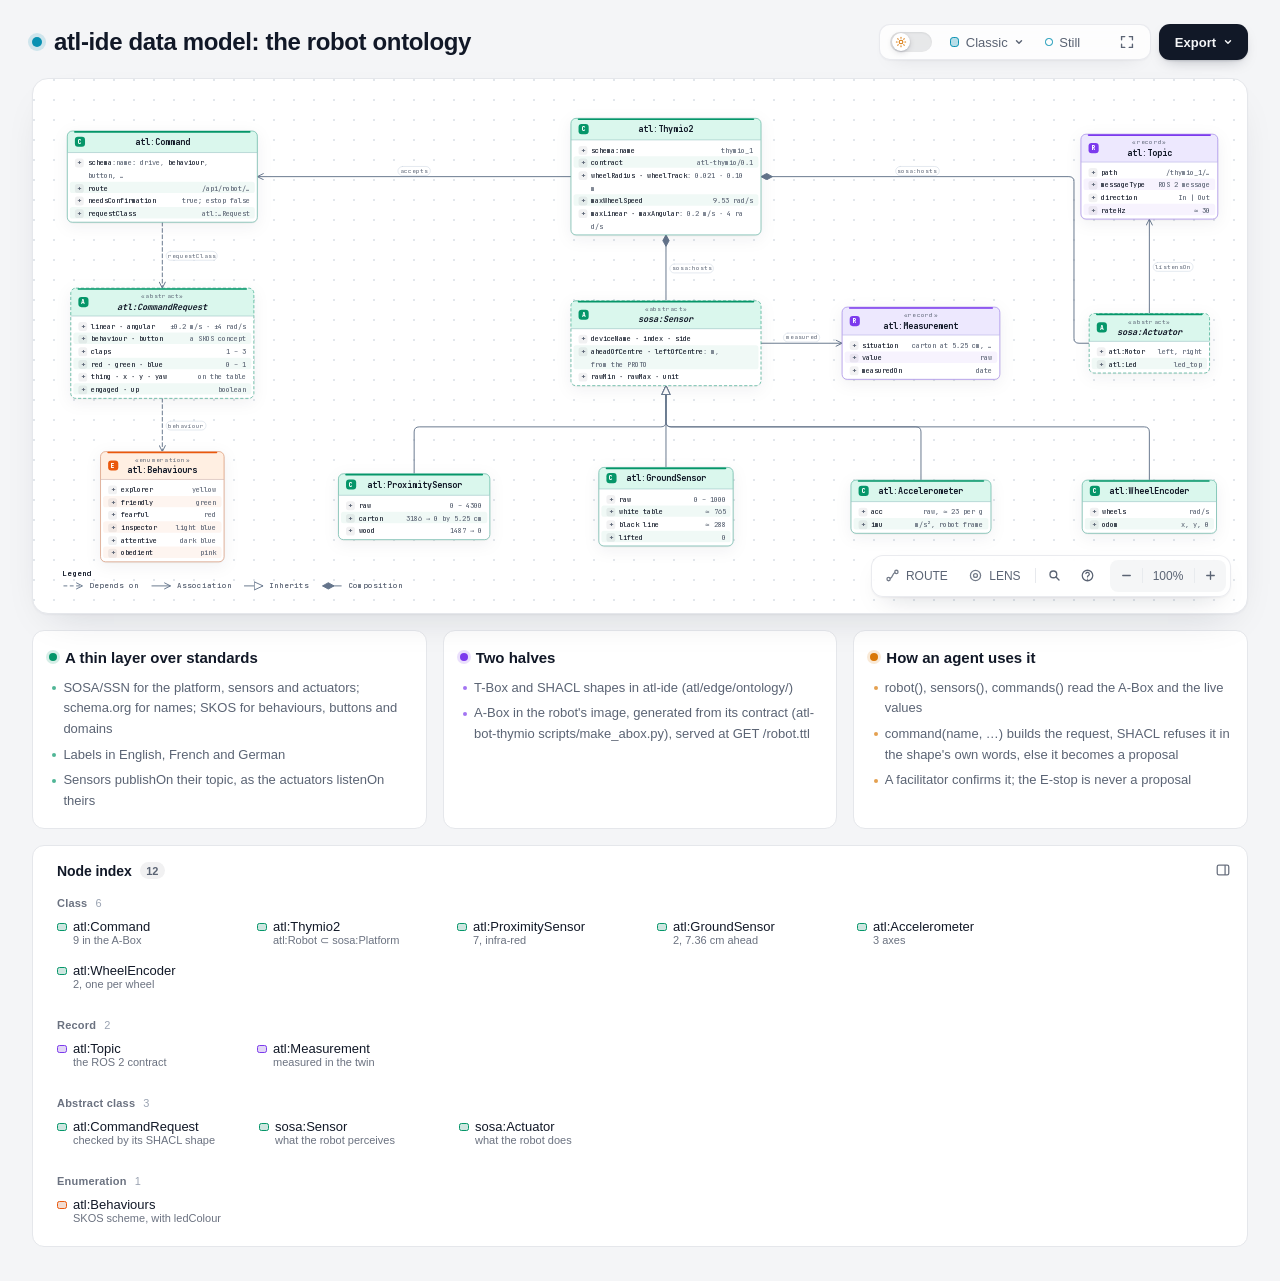
==== commit 2f0cd61d: "Step 7: the robot ontology and the MCP tools - T-Box over SOSA/SSN (atl.ttl), SKOS schemes for behav" ====
--- a/atl/static/model.html
+++ b/atl/static/model.html
@@ -5202,7 +5202,7 @@
     <!-- Main Diagram -->
     <div class="diagram-container" data-detail-level="read"
          data-preset-badge-editorial-plate="ARCHIFY / PLATE 04">
-      <svg viewBox="0 0 1418 758" role="img" lang="en" aria-labelledby="archify-diagram-title archify-diagram-description" data-animation="trace" data-preset="classic" data-quality-profile="showcase" data-class-ui="" data-reader-fit="intrinsic-height" data-reader-min-text="7.5">
+      <svg viewBox="0 0 1872 798" role="img" lang="en" aria-labelledby="archify-diagram-title archify-diagram-description" data-animation="trace" data-preset="classic" data-quality-profile="showcase" data-class-ui="" data-reader-fit="intrinsic-height" data-reader-min-text="7.5">
         <title id="archify-diagram-title">atl-ide data model: the robot ontology</title>
         <desc id="archify-diagram-description">A class and interface diagram generated by Archify.</desc>
         <!-- Definitions -->
@@ -5279,270 +5279,319 @@
         <rect width="100%" height="100%" fill="url(#grid)" />
 
         <!-- Relationships (before types for correct z-order) -->
-        <path data-edge-from="thymio" data-edge-to="command" data-edge-label="accepts" data-edge-key="0" data-edge-id="accepts" data-class-relationship="association" data-composition-points="622.25,137;321,137" d="M 622.25 137 L 321 137" class="a-default cl-relationship" data-animate="edge" style="--step:0" stroke-width="1.5" marker-end="url(#cl-open)"/>
-        <path data-edge-from="thymio" data-edge-to="sensor" data-edge-label="sosa:hosts" data-edge-key="1" data-edge-id="hosts-sensors" data-class-relationship="composition" data-composition-points="727.25,199;727.25,348" d="M 727.25 199 L 727.25 348" class="a-default cl-relationship" data-animate="edge" style="--step:1" stroke-width="1.5" marker-start="url(#cl-diamond-filled)"/>
-        <path data-edge-from="thymio" data-edge-to="actuator" data-edge-label="sosa:hosts" data-edge-key="2" data-edge-id="hosts-actuators" data-class-relationship="composition" data-composition-points="832.25,137;985.125,137;985.125,415;1138,415" d="M 832.25 137 L 977.125 137 Q 985.125 137 985.125 145 L 985.125 407 Q 985.125 415 993.125 415 L 1138 415" class="a-default cl-relationship" data-animate="edge" style="--step:2" stroke-width="1.5" marker-start="url(#cl-diamond-filled)"/>
-        <path data-edge-from="command" data-edge-to="behaviour" data-edge-label="behaviour selects" data-edge-key="3" data-edge-id="selects" data-class-relationship="dependency" data-composition-points="176.5,234;176.5,318" d="M 176.5 234 L 176.5 318" class="a-default cl-relationship cl-dashed" data-animate="edge" style="--step:3" stroke-width="1.5" marker-end="url(#cl-open)"/>
-        <path data-edge-from="behaviour" data-edge-to="sensor" data-edge-label="reads" data-edge-key="4" data-edge-id="reads" data-class-relationship="dependency" data-composition-points="269.5,415;635.75,415" d="M 269.5 415 L 635.75 415" class="a-default cl-relationship cl-dashed" data-animate="edge" style="--step:4" stroke-width="1.5" marker-end="url(#cl-open)"/>
-        <path data-edge-from="actuator" data-edge-to="topic" data-edge-label="listens on" data-edge-key="5" data-edge-id="listens" data-class-relationship="association" data-composition-points="1266,368;1266,204" d="M 1266 368 L 1266 204" class="a-default cl-relationship" data-animate="edge" style="--step:5" stroke-width="1.5" marker-end="url(#cl-open)"/>
-        <path data-edge-from="prox" data-edge-to="sensor" data-edge-key="6" data-edge-id="p-is" data-class-relationship="inheritance" data-class-bus="sensor" data-motion-path="M 176.5 596 L 176.5 547 Q 176.5 539 184.5 539 L 719.25 539 Q 727.25 539 727.25 531 L 727.25 482" data-composition-points="176.5,596;176.5,539;727.25,539;727.25,482" d="M 727.25 482 L 727.25 531 Q 727.25 539 719.25 539 L 184.5 539 Q 176.5 539 176.5 547 L 176.5 596" class="a-default cl-relationship" data-animate="edge" style="--step:6" stroke-width="1.5" marker-start="url(#cl-triangle-start)"/>
-        <path data-edge-from="ground" data-edge-to="sensor" data-edge-key="7" data-edge-id="g-is" data-class-relationship="inheritance" data-class-bus="sensor" data-motion-path="M 555 596 L 555 547 Q 555 539 563 539 L 719.25 539 Q 727.25 539 727.25 531 L 727.25 482" data-composition-points="555,596;555,539;727.25,539;727.25,482" d="M 727.25 482 L 727.25 531 Q 727.25 539 719.25 539 L 563 539 Q 555 539 555 547 L 555 596" class="a-default cl-relationship" data-animate="edge" style="--step:7" stroke-width="1.5" marker-start="url(#cl-triangle-start)"/>
-        <path data-edge-from="acc" data-edge-to="sensor" data-edge-key="8" data-edge-id="a-is" data-class-relationship="inheritance" data-class-bus="sensor" data-motion-path="M 899.5 606 L 899.5 547 Q 899.5 539 891.5 539 L 735.25 539 Q 727.25 539 727.25 531 L 727.25 482" data-composition-points="899.5,606;899.5,539;727.25,539;727.25,482" d="M 727.25 482 L 727.25 531 Q 727.25 539 735.25 539 L 891.5 539 Q 899.5 539 899.5 547 L 899.5 606" class="a-default cl-relationship" data-animate="edge" style="--step:8" stroke-width="1.5" marker-start="url(#cl-triangle-start)"/>
-        <path data-edge-from="encoder" data-edge-to="sensor" data-edge-key="9" data-edge-id="e-is" data-class-relationship="inheritance" data-class-bus="sensor" data-motion-path="M 1266 606 L 1266 547 Q 1266 539 1258 539 L 735.25 539 Q 727.25 539 727.25 531 L 727.25 482" data-composition-points="1266,606;1266,539;727.25,539;727.25,482" d="M 727.25 482 L 727.25 531 Q 727.25 539 735.25 539 L 1258 539 Q 1266 539 1266 547 L 1266 606" class="a-default cl-relationship" data-animate="edge" style="--step:9" stroke-width="1.5" marker-start="url(#cl-triangle-start)"/>
+        <path data-edge-from="thymio" data-edge-to="command" data-edge-label="accepts" data-edge-key="0" data-edge-id="accepts" data-class-relationship="association" data-composition-points="827,132;332,132" d="M 827 132 L 332 132" class="a-default cl-relationship" data-animate="edge" style="--step:0" stroke-width="1.5" marker-end="url(#cl-open)"/>
+        <path data-edge-from="thymio" data-edge-to="sensor" data-edge-label="sosa:hosts" data-edge-key="1" data-edge-id="hosts-sensors" data-class-relationship="composition" data-composition-points="977,224;977,328" d="M 977 224 L 977 328" class="a-default cl-relationship" data-animate="edge" style="--step:1" stroke-width="1.5" marker-start="url(#cl-diamond-filled)"/>
+        <path data-edge-from="thymio" data-edge-to="actuator" data-edge-label="sosa:hosts" data-edge-key="2" data-edge-id="hosts-actuators" data-class-relationship="composition" data-composition-points="1127,132;1621,132;1621,395;1645,395" d="M 1127 132 L 1613 132 Q 1621 132 1621 140 L 1621 387 Q 1621 395 1629 395 L 1645 395" class="a-default cl-relationship" data-animate="edge" style="--step:2" stroke-width="1.5" marker-start="url(#cl-diamond-filled)"/>
+        <path data-edge-from="command" data-edge-to="request" data-edge-label="requestClass" data-edge-key="3" data-edge-id="request-of" data-class-relationship="dependency" data-composition-points="182,204;182,308" d="M 182 204 L 182 308" class="a-default cl-relationship cl-dashed" data-animate="edge" style="--step:3" stroke-width="1.5" marker-end="url(#cl-open)"/>
+        <path data-edge-from="request" data-edge-to="behaviour" data-edge-label="behaviour" data-edge-key="4" data-edge-id="selects" data-class-relationship="dependency" data-composition-points="182,482;182,566" d="M 182 482 L 182 566" class="a-default cl-relationship cl-dashed" data-animate="edge" style="--step:4" stroke-width="1.5" marker-end="url(#cl-open)"/>
+        <path data-edge-from="sensor" data-edge-to="measurement" data-edge-label="measured" data-edge-key="5" data-edge-id="measured" data-class-relationship="association" data-composition-points="1127,395;1255,395" d="M 1127 395 L 1255 395" class="a-default cl-relationship" data-animate="edge" style="--step:5" stroke-width="1.5" marker-end="url(#cl-open)"/>
+        <path data-edge-from="actuator" data-edge-to="topic" data-edge-label="listensOn" data-edge-key="6" data-edge-id="listens" data-class-relationship="association" data-composition-points="1740,348;1740,199" d="M 1740 348 L 1740 199" class="a-default cl-relationship" data-animate="edge" style="--step:6" stroke-width="1.5" marker-end="url(#cl-open)"/>
+        <path data-edge-from="prox" data-edge-to="sensor" data-edge-key="7" data-edge-id="p-is" data-class-relationship="inheritance" data-class-bus="sensor" data-motion-path="M 579.5 601 L 579.5 535 Q 579.5 527 587.5 527 L 969 527 Q 977 527 977 519 L 977 462" data-composition-points="579.5,601;579.5,527;977,527;977,462" d="M 977 462 L 977 519 Q 977 527 969 527 L 587.5 527 Q 579.5 527 579.5 535 L 579.5 601" class="a-default cl-relationship" data-animate="edge" style="--step:7" stroke-width="1.5" marker-start="url(#cl-triangle-start)"/>
+        <path data-edge-from="ground" data-edge-to="sensor" data-edge-key="8" data-edge-id="g-is" data-class-relationship="inheritance" data-class-bus="sensor" data-motion-path="M 977 591 L 977 462" data-composition-points="977,591;977,462" d="M 977 462 L 977 591" class="a-default cl-relationship" data-animate="edge" style="--step:8" stroke-width="1.5" marker-start="url(#cl-triangle-start)"/>
+        <path data-edge-from="acc" data-edge-to="sensor" data-edge-key="9" data-edge-id="a-is" data-class-relationship="inheritance" data-class-bus="sensor" data-motion-path="M 1379.5 611 L 1379.5 535 Q 1379.5 527 1371.5 527 L 985 527 Q 977 527 977 519 L 977 462" data-composition-points="1379.5,611;1379.5,527;977,527;977,462" d="M 977 462 L 977 519 Q 977 527 985 527 L 1371.5 527 Q 1379.5 527 1379.5 535 L 1379.5 611" class="a-default cl-relationship" data-animate="edge" style="--step:9" stroke-width="1.5" marker-start="url(#cl-triangle-start)"/>
+        <path data-edge-from="encoder" data-edge-to="sensor" data-edge-key="10" data-edge-id="e-is" data-class-relationship="inheritance" data-class-bus="sensor" data-motion-path="M 1740 611 L 1740 535 Q 1740 527 1732 527 L 985 527 Q 977 527 977 519 L 977 462" data-composition-points="1740,611;1740,527;977,527;977,462" d="M 977 462 L 977 519 Q 977 527 985 527 L 1732 527 Q 1740 527 1740 535 L 1740 611" class="a-default cl-relationship" data-animate="edge" style="--step:10" stroke-width="1.5" marker-start="url(#cl-triangle-start)"/>
 
         <!-- Types -->
-        <g id="node-command" data-node-id="command" data-node-label="atl:Command" tabindex="0" role="button" aria-label="Focus atl:Command, what the robot accepts, Abstract class" aria-pressed="false" data-node-kind="abstract" data-node-sublabel="what the robot accepts" data-node-context="Abstract class" data-class-kind="abstract" class="cl-hue-backend">
-          <title>atl:Command · what the robot accepts · Abstract class</title>
-          <rect x="32" y="40" width="289" height="194" rx="8" class="c-mask"/>
-          <rect x="32" y="40" width="289" height="194" rx="8" class="c-backend cl-type" data-animate="node" style="--step:0" stroke-width="1.2"/>
-          <path class="cl-header c-backend" stroke="none" d="M 40 40 H 313 A 8 8 0 0 1 321 48 V 84 H 32 V 48 A 8 8 0 0 1 40 40 Z"/>
-          <path class="cl-cap" d="M 44 41.4 H 309" stroke-width="2.6" stroke-linecap="round" fill="none"/>
+        <g id="node-command" data-node-id="command" data-node-label="atl:Command" tabindex="0" role="button" aria-label="Focus atl:Command, 9 in the A-Box, Class" aria-pressed="false" data-node-kind="class" data-node-sublabel="9 in the A-Box" data-node-context="Class" data-class-kind="class" class="cl-hue-backend">
+          <title>atl:Command · 9 in the A-Box · Class</title>
+          <rect x="32" y="60" width="300" height="144" rx="8" class="c-mask"/>
+          <rect x="32" y="60" width="300" height="144" rx="8" class="c-backend cl-type" data-animate="node" style="--step:0" stroke-width="1.2"/>
+          <path class="cl-header c-backend" stroke="none" d="M 40 60 H 324 A 8 8 0 0 1 332 68 V 94 H 32 V 68 A 8 8 0 0 1 40 60 Z"/>
+          <path class="cl-cap" d="M 44 61.4 H 320" stroke-width="2.6" stroke-linecap="round" fill="none"/>
           <g aria-hidden="true" class="cl-badge">
-            <rect x="44" y="54" width="16" height="16" rx="4.8" class="cl-badge-chip"/>
-            <text x="52" y="65.5" class="t-backend cl-badge-letter" font-size="10" font-weight="800" text-anchor="middle">A</text>
+            <rect x="44" y="69" width="16" height="16" rx="4.8" class="cl-badge-chip"/>
+            <text x="52" y="80.5" class="t-backend cl-badge-letter" font-size="10" font-weight="800" text-anchor="middle">C</text>
           </g>
-          <text x="176.5" y="56" class="t-muted cl-stereotype" font-size="9.5" text-anchor="middle">«abstract»</text>
-          <text data-node-label="" x="176.5" y="74" class="t-primary" font-size="13.5" font-weight="700" text-anchor="middle" font-style="italic">atl:Command</text>
+          
+          <text data-node-label="" x="182" y="82" class="t-primary" font-size="13.5" font-weight="700" text-anchor="middle">atl:Command</text>
           <g data-detail="context" data-class-compartment="attributes">
-            <line x1="32" y1="84" x2="321" y2="84" class="cl-rule" stroke-width="1"/>
-            <rect x="44" y="93.5" width="14" height="14" rx="4" class="cl-vis-chip cl-vis-public"/><text x="51" y="104" class="t-muted cl-vis cl-vis-public" font-size="11" text-anchor="middle">+</text><text data-detail="context" data-class-member="attributes" x="64" y="104" class="t-primary cl-member" font-size="11">kind</text><text data-detail="context" x="309" y="104" class="t-muted cl-member cl-type-ref" font-size="11" text-anchor="end">one of 9:</text>
-            <rect x="36" y="110" width="281" height="18" rx="4" class="cl-zebra"/><rect x="44" y="113.5" width="14" height="14" rx="4" class="cl-vis-chip cl-vis-public"/><text x="51" y="124" class="t-muted cl-vis cl-vis-public" font-size="11" text-anchor="middle">+</text><text data-detail="context" data-class-member="attributes" x="64" y="124" class="t-primary cl-member" font-size="11">drive · behaviour · button</text>
-            <rect x="44" y="133.5" width="14" height="14" rx="4" class="cl-vis-chip cl-vis-public"/><text x="51" y="144" class="t-muted cl-vis cl-vis-public" font-size="11" text-anchor="middle">+</text><text data-detail="context" data-class-member="attributes" x="64" y="144" class="t-primary cl-member" font-size="11">clap · lift · led</text>
-            <rect x="36" y="150" width="281" height="18" rx="4" class="cl-zebra"/><rect x="44" y="153.5" width="14" height="14" rx="4" class="cl-vis-chip cl-vis-public"/><text x="51" y="164" class="t-muted cl-vis cl-vis-public" font-size="11" text-anchor="middle">+</text><text data-detail="context" data-class-member="attributes" x="64" y="164" class="t-primary cl-member" font-size="11">estop · reset · place</text>
-            <rect x="44" y="173.5" width="14" height="14" rx="4" class="cl-vis-chip cl-vis-public"/><text x="51" y="184" class="t-muted cl-vis cl-vis-public" font-size="11" text-anchor="middle">+</text><text data-detail="context" data-class-member="attributes" x="64" y="184" class="t-primary cl-member" font-size="11">gatewayRoute</text><text data-detail="context" x="309" y="184" class="t-muted cl-member cl-type-ref" font-size="11" text-anchor="end">/drive …</text>
-            <rect x="36" y="190" width="281" height="18" rx="4" class="cl-zebra"/><rect x="44" y="193.5" width="14" height="14" rx="4" class="cl-vis-chip cl-vis-public"/><text x="51" y="204" class="t-muted cl-vis cl-vis-public" font-size="11" text-anchor="middle">+</text><text data-detail="context" data-class-member="attributes" x="64" y="204" class="t-primary cl-member" font-size="11">needsConfirmation</text><text data-detail="context" x="309" y="204" class="t-muted cl-member cl-type-ref" font-size="11" text-anchor="end">true; estop: false</text>
-            <rect x="44" y="213.5" width="14" height="14" rx="4" class="cl-vis-chip cl-vis-public"/><text x="51" y="224" class="t-muted cl-vis cl-vis-public" font-size="11" text-anchor="middle">+</text><text data-detail="context" data-class-member="attributes" x="64" y="224" class="t-primary cl-member" font-size="11">parameters</text><text data-detail="context" x="309" y="224" class="t-muted cl-member cl-type-ref" font-size="11" text-anchor="end">SHACL shape</text>
+            <line x1="32" y1="94" x2="332" y2="94" class="cl-rule" stroke-width="1"/>
+            <rect x="44" y="103.5" width="14" height="14" rx="4" class="cl-vis-chip cl-vis-public"/><text x="51" y="114" class="t-muted cl-vis cl-vis-public" font-size="11" text-anchor="middle">+</text><text data-detail="context" data-class-member="attributes" x="64" y="114" class="t-primary cl-member" font-size="11">schema<tspan class="t-muted cl-punct">:</tspan><tspan class="t-muted cl-type-ref">name: drive</tspan><tspan class="t-muted cl-punct">,</tspan> behaviour<tspan class="t-muted cl-punct">,</tspan></text>
+            <text data-detail="context" data-class-member="attributes" data-class-continuation="" x="64" y="134" class="t-primary cl-member" font-size="11"><tspan class="t-muted cl-type-ref">button, …</tspan></text>
+            <rect x="36" y="140" width="292" height="18" rx="4" class="cl-zebra"/><rect x="44" y="143.5" width="14" height="14" rx="4" class="cl-vis-chip cl-vis-public"/><text x="51" y="154" class="t-muted cl-vis cl-vis-public" font-size="11" text-anchor="middle">+</text><text data-detail="context" data-class-member="attributes" x="64" y="154" class="t-primary cl-member" font-size="11">route</text><text data-detail="context" x="320" y="154" class="t-muted cl-member cl-type-ref" font-size="11" text-anchor="end">/api/robot/…</text>
+            <rect x="44" y="163.5" width="14" height="14" rx="4" class="cl-vis-chip cl-vis-public"/><text x="51" y="174" class="t-muted cl-vis cl-vis-public" font-size="11" text-anchor="middle">+</text><text data-detail="context" data-class-member="attributes" x="64" y="174" class="t-primary cl-member" font-size="11">needsConfirmation</text><text data-detail="context" x="320" y="174" class="t-muted cl-member cl-type-ref" font-size="11" text-anchor="end">true; estop false</text>
+            <rect x="36" y="180" width="292" height="18" rx="4" class="cl-zebra"/><rect x="44" y="183.5" width="14" height="14" rx="4" class="cl-vis-chip cl-vis-public"/><text x="51" y="194" class="t-muted cl-vis cl-vis-public" font-size="11" text-anchor="middle">+</text><text data-detail="context" data-class-member="attributes" x="64" y="194" class="t-primary cl-member" font-size="11">requestClass</text><text data-detail="context" x="320" y="194" class="t-muted cl-member cl-type-ref" font-size="11" text-anchor="end">atl:…Request</text>
           </g>
         </g>
 
-        <g id="node-thymio" data-node-id="thymio" data-node-label="atl:Thymio2" tabindex="0" role="button" aria-label="Focus atl:Thymio2, a sosa:Platform: thymio_1, Class" aria-pressed="false" data-node-kind="class" data-node-sublabel="a sosa:Platform: thymio_1" data-node-context="Class" data-class-kind="class" class="cl-hue-backend">
-          <title>atl:Thymio2 · a sosa:Platform: thymio_1 · Class</title>
-          <rect x="622.25" y="75" width="210" height="124" rx="8" class="c-mask"/>
-          <rect x="622.25" y="75" width="210" height="124" rx="8" class="c-backend cl-type" data-animate="node" style="--step:1" stroke-width="1.2"/>
-          <path class="cl-header c-backend" stroke="none" d="M 630.25 75 H 824.25 A 8 8 0 0 1 832.25 83 V 109 H 622.25 V 83 A 8 8 0 0 1 630.25 75 Z"/>
-          <path class="cl-cap" d="M 634.25 76.4 H 820.25" stroke-width="2.6" stroke-linecap="round" fill="none"/>
+        <g id="node-thymio" data-node-id="thymio" data-node-label="atl:Thymio2" tabindex="0" role="button" aria-label="Focus atl:Thymio2, atl:Robot ⊂ sosa:Platform, Class" aria-pressed="false" data-node-kind="class" data-node-sublabel="atl:Robot ⊂ sosa:Platform" data-node-context="Class" data-class-kind="class" class="cl-hue-backend">
+          <title>atl:Thymio2 · atl:Robot ⊂ sosa:Platform · Class</title>
+          <rect x="827" y="40" width="300" height="184" rx="8" class="c-mask"/>
+          <rect x="827" y="40" width="300" height="184" rx="8" class="c-backend cl-type" data-animate="node" style="--step:1" stroke-width="1.2"/>
+          <path class="cl-header c-backend" stroke="none" d="M 835 40 H 1119 A 8 8 0 0 1 1127 48 V 74 H 827 V 48 A 8 8 0 0 1 835 40 Z"/>
+          <path class="cl-cap" d="M 839 41.4 H 1115" stroke-width="2.6" stroke-linecap="round" fill="none"/>
           <g aria-hidden="true" class="cl-badge">
-            <rect x="634.25" y="84" width="16" height="16" rx="4.8" class="cl-badge-chip"/>
-            <text x="642.25" y="95.5" class="t-backend cl-badge-letter" font-size="10" font-weight="800" text-anchor="middle">C</text>
+            <rect x="839" y="49" width="16" height="16" rx="4.8" class="cl-badge-chip"/>
+            <text x="847" y="60.5" class="t-backend cl-badge-letter" font-size="10" font-weight="800" text-anchor="middle">C</text>
           </g>
           
-          <text data-node-label="" x="727.25" y="97" class="t-primary" font-size="13.5" font-weight="700" text-anchor="middle">atl:Thymio2</text>
+          <text data-node-label="" x="977" y="62" class="t-primary" font-size="13.5" font-weight="700" text-anchor="middle">atl:Thymio2</text>
           <g data-detail="context" data-class-compartment="attributes">
-            <line x1="622.25" y1="109" x2="832.25" y2="109" class="cl-rule" stroke-width="1"/>
-            <rect x="634.25" y="118.5" width="14" height="14" rx="4" class="cl-vis-chip cl-vis-public"/><text x="641.25" y="129" class="t-muted cl-vis cl-vis-public" font-size="11" text-anchor="middle">+</text><text data-detail="context" data-class-member="attributes" x="654.25" y="129" class="t-primary cl-member" font-size="11">contract</text><text data-detail="context" x="820.25" y="129" class="t-muted cl-member cl-type-ref" font-size="11" text-anchor="end">atl-thymio/0.1</text>
-            <rect x="626.25" y="135" width="202" height="18" rx="4" class="cl-zebra"/><rect x="634.25" y="138.5" width="14" height="14" rx="4" class="cl-vis-chip cl-vis-public"/><text x="641.25" y="149" class="t-muted cl-vis cl-vis-public" font-size="11" text-anchor="middle">+</text><text data-detail="context" data-class-member="attributes" x="654.25" y="149" class="t-primary cl-member" font-size="11">wheelRadius</text><text data-detail="context" x="820.25" y="149" class="t-muted cl-member cl-type-ref" font-size="11" text-anchor="end">0.021 m</text>
-            <rect x="634.25" y="158.5" width="14" height="14" rx="4" class="cl-vis-chip cl-vis-public"/><text x="641.25" y="169" class="t-muted cl-vis cl-vis-public" font-size="11" text-anchor="middle">+</text><text data-detail="context" data-class-member="attributes" x="654.25" y="169" class="t-primary cl-member" font-size="11">wheelTrack</text><text data-detail="context" x="820.25" y="169" class="t-muted cl-member cl-type-ref" font-size="11" text-anchor="end">0.10 m</text>
-            <rect x="626.25" y="175" width="202" height="18" rx="4" class="cl-zebra"/><rect x="634.25" y="178.5" width="14" height="14" rx="4" class="cl-vis-chip cl-vis-public"/><text x="641.25" y="189" class="t-muted cl-vis cl-vis-public" font-size="11" text-anchor="middle">+</text><text data-detail="context" data-class-member="attributes" x="654.25" y="189" class="t-primary cl-member" font-size="11">maxWheelSpeed</text><text data-detail="context" x="820.25" y="189" class="t-muted cl-member cl-type-ref" font-size="11" text-anchor="end">9.53 rad/s</text>
+            <line x1="827" y1="74" x2="1127" y2="74" class="cl-rule" stroke-width="1"/>
+            <rect x="839" y="83.5" width="14" height="14" rx="4" class="cl-vis-chip cl-vis-public"/><text x="846" y="94" class="t-muted cl-vis cl-vis-public" font-size="11" text-anchor="middle">+</text><text data-detail="context" data-class-member="attributes" x="859" y="94" class="t-primary cl-member" font-size="11">schema:name</text><text data-detail="context" x="1115" y="94" class="t-muted cl-member cl-type-ref" font-size="11" text-anchor="end">thymio_1</text>
+            <rect x="831" y="100" width="292" height="18" rx="4" class="cl-zebra"/><rect x="839" y="103.5" width="14" height="14" rx="4" class="cl-vis-chip cl-vis-public"/><text x="846" y="114" class="t-muted cl-vis cl-vis-public" font-size="11" text-anchor="middle">+</text><text data-detail="context" data-class-member="attributes" x="859" y="114" class="t-primary cl-member" font-size="11">contract</text><text data-detail="context" x="1115" y="114" class="t-muted cl-member cl-type-ref" font-size="11" text-anchor="end">atl-thymio/0.1</text>
+            <rect x="839" y="123.5" width="14" height="14" rx="4" class="cl-vis-chip cl-vis-public"/><text x="846" y="134" class="t-muted cl-vis cl-vis-public" font-size="11" text-anchor="middle">+</text><text data-detail="context" data-class-member="attributes" x="859" y="134" class="t-primary cl-member" font-size="11">wheelRadius · wheelTrack<tspan class="t-muted cl-punct">:</tspan> <tspan class="t-muted cl-type-ref">0.021 · 0.10</tspan></text>
+            <text data-detail="context" data-class-member="attributes" data-class-continuation="" x="859" y="154" class="t-primary cl-member" font-size="11"><tspan class="t-muted cl-type-ref"> m</tspan></text>
+            <rect x="831" y="160" width="292" height="18" rx="4" class="cl-zebra"/><rect x="839" y="163.5" width="14" height="14" rx="4" class="cl-vis-chip cl-vis-public"/><text x="846" y="174" class="t-muted cl-vis cl-vis-public" font-size="11" text-anchor="middle">+</text><text data-detail="context" data-class-member="attributes" x="859" y="174" class="t-primary cl-member" font-size="11">maxWheelSpeed</text><text data-detail="context" x="1115" y="174" class="t-muted cl-member cl-type-ref" font-size="11" text-anchor="end">9.53 rad/s</text>
+            <rect x="839" y="183.5" width="14" height="14" rx="4" class="cl-vis-chip cl-vis-public"/><text x="846" y="194" class="t-muted cl-vis cl-vis-public" font-size="11" text-anchor="middle">+</text><text data-detail="context" data-class-member="attributes" x="859" y="194" class="t-primary cl-member" font-size="11">maxLinear · maxAngular<tspan class="t-muted cl-punct">:</tspan> <tspan class="t-muted cl-type-ref">0.2 m/s · 4 ra</tspan></text>
+            <text data-detail="context" data-class-member="attributes" data-class-continuation="" x="859" y="214" class="t-primary cl-member" font-size="11"><tspan class="t-muted cl-type-ref">d/s</tspan></text>
           </g>
         </g>
 
         <g id="node-topic" data-node-id="topic" data-node-label="atl:Topic" tabindex="0" role="button" aria-label="Focus atl:Topic, the ROS 2 contract, Record" aria-pressed="false" data-node-kind="record" data-node-sublabel="the ROS 2 contract" data-node-context="Record" data-class-kind="record" class="cl-hue-database">
           <title>atl:Topic · the ROS 2 contract · Record</title>
-          <rect x="1158" y="70" width="216" height="134" rx="8" class="c-mask"/>
-          <rect x="1158" y="70" width="216" height="134" rx="8" class="c-database cl-type" data-animate="node" style="--step:5" stroke-width="1.2"/>
-          <path class="cl-header c-database" stroke="none" d="M 1166 70 H 1366 A 8 8 0 0 1 1374 78 V 114 H 1158 V 78 A 8 8 0 0 1 1166 70 Z"/>
-          <path class="cl-cap" d="M 1170 71.4 H 1362" stroke-width="2.6" stroke-linecap="round" fill="none"/>
+          <rect x="1632" y="65" width="216" height="134" rx="8" class="c-mask"/>
+          <rect x="1632" y="65" width="216" height="134" rx="8" class="c-database cl-type" data-animate="node" style="--step:6" stroke-width="1.2"/>
+          <path class="cl-header c-database" stroke="none" d="M 1640 65 H 1840 A 8 8 0 0 1 1848 73 V 109 H 1632 V 73 A 8 8 0 0 1 1640 65 Z"/>
+          <path class="cl-cap" d="M 1644 66.4 H 1836" stroke-width="2.6" stroke-linecap="round" fill="none"/>
           <g aria-hidden="true" class="cl-badge">
-            <rect x="1170" y="84" width="16" height="16" rx="4.8" class="cl-badge-chip"/>
-            <text x="1178" y="95.5" class="t-database cl-badge-letter" font-size="10" font-weight="800" text-anchor="middle">R</text>
+            <rect x="1644" y="79" width="16" height="16" rx="4.8" class="cl-badge-chip"/>
+            <text x="1652" y="90.5" class="t-database cl-badge-letter" font-size="10" font-weight="800" text-anchor="middle">R</text>
           </g>
-          <text x="1266" y="86" class="t-muted cl-stereotype" font-size="9.5" text-anchor="middle">«record»</text>
-          <text data-node-label="" x="1266" y="104" class="t-primary" font-size="13.5" font-weight="700" text-anchor="middle">atl:Topic</text>
+          <text x="1740" y="81" class="t-muted cl-stereotype" font-size="9.5" text-anchor="middle">«record»</text>
+          <text data-node-label="" x="1740" y="99" class="t-primary" font-size="13.5" font-weight="700" text-anchor="middle">atl:Topic</text>
           <g data-detail="context" data-class-compartment="attributes">
-            <line x1="1158" y1="114" x2="1374" y2="114" class="cl-rule" stroke-width="1"/>
-            <rect x="1170" y="123.5" width="14" height="14" rx="4" class="cl-vis-chip cl-vis-public"/><text x="1177" y="134" class="t-muted cl-vis cl-vis-public" font-size="11" text-anchor="middle">+</text><text data-detail="context" data-class-member="attributes" x="1190" y="134" class="t-primary cl-member" font-size="11">path</text><text data-detail="context" x="1362" y="134" class="t-muted cl-member cl-type-ref" font-size="11" text-anchor="end">/thymio_1/…</text>
-            <rect x="1162" y="140" width="208" height="18" rx="4" class="cl-zebra"/><rect x="1170" y="143.5" width="14" height="14" rx="4" class="cl-vis-chip cl-vis-public"/><text x="1177" y="154" class="t-muted cl-vis cl-vis-public" font-size="11" text-anchor="middle">+</text><text data-detail="context" data-class-member="attributes" x="1190" y="154" class="t-primary cl-member" font-size="11">messageType</text><text data-detail="context" x="1362" y="154" class="t-muted cl-member cl-type-ref" font-size="11" text-anchor="end">ROS 2 message</text>
-            <rect x="1170" y="163.5" width="14" height="14" rx="4" class="cl-vis-chip cl-vis-public"/><text x="1177" y="174" class="t-muted cl-vis cl-vis-public" font-size="11" text-anchor="middle">+</text><text data-detail="context" data-class-member="attributes" x="1190" y="174" class="t-primary cl-member" font-size="11">direction</text><text data-detail="context" x="1362" y="174" class="t-muted cl-member cl-type-ref" font-size="11" text-anchor="end">in | out</text>
-            <rect x="1162" y="180" width="208" height="18" rx="4" class="cl-zebra"/><rect x="1170" y="183.5" width="14" height="14" rx="4" class="cl-vis-chip cl-vis-public"/><text x="1177" y="194" class="t-muted cl-vis cl-vis-public" font-size="11" text-anchor="middle">+</text><text data-detail="context" data-class-member="attributes" x="1190" y="194" class="t-primary cl-member" font-size="11">rate</text><text data-detail="context" x="1362" y="194" class="t-muted cl-member cl-type-ref" font-size="11" text-anchor="end">≈ 30 Hz</text>
+            <line x1="1632" y1="109" x2="1848" y2="109" class="cl-rule" stroke-width="1"/>
+            <rect x="1644" y="118.5" width="14" height="14" rx="4" class="cl-vis-chip cl-vis-public"/><text x="1651" y="129" class="t-muted cl-vis cl-vis-public" font-size="11" text-anchor="middle">+</text><text data-detail="context" data-class-member="attributes" x="1664" y="129" class="t-primary cl-member" font-size="11">path</text><text data-detail="context" x="1836" y="129" class="t-muted cl-member cl-type-ref" font-size="11" text-anchor="end">/thymio_1/…</text>
+            <rect x="1636" y="135" width="208" height="18" rx="4" class="cl-zebra"/><rect x="1644" y="138.5" width="14" height="14" rx="4" class="cl-vis-chip cl-vis-public"/><text x="1651" y="149" class="t-muted cl-vis cl-vis-public" font-size="11" text-anchor="middle">+</text><text data-detail="context" data-class-member="attributes" x="1664" y="149" class="t-primary cl-member" font-size="11">messageType</text><text data-detail="context" x="1836" y="149" class="t-muted cl-member cl-type-ref" font-size="11" text-anchor="end">ROS 2 message</text>
+            <rect x="1644" y="158.5" width="14" height="14" rx="4" class="cl-vis-chip cl-vis-public"/><text x="1651" y="169" class="t-muted cl-vis cl-vis-public" font-size="11" text-anchor="middle">+</text><text data-detail="context" data-class-member="attributes" x="1664" y="169" class="t-primary cl-member" font-size="11">direction</text><text data-detail="context" x="1836" y="169" class="t-muted cl-member cl-type-ref" font-size="11" text-anchor="end">In | Out</text>
+            <rect x="1636" y="175" width="208" height="18" rx="4" class="cl-zebra"/><rect x="1644" y="178.5" width="14" height="14" rx="4" class="cl-vis-chip cl-vis-public"/><text x="1651" y="189" class="t-muted cl-vis cl-vis-public" font-size="11" text-anchor="middle">+</text><text data-detail="context" data-class-member="attributes" x="1664" y="189" class="t-primary cl-member" font-size="11">rateHz</text><text data-detail="context" x="1836" y="189" class="t-muted cl-member cl-type-ref" font-size="11" text-anchor="end">≈ 30</text>
           </g>
         </g>
 
-        <g id="node-behaviour" data-node-id="behaviour" data-node-label="atl:Behaviour" tabindex="0" role="button" aria-label="Focus atl:Behaviour, built in, with its LED colour, Enumeration" aria-pressed="false" data-node-kind="enum" data-node-sublabel="built in, with its LED colour" data-node-context="Enumeration" data-class-kind="enum" class="cl-hue-messagebus">
-          <title>atl:Behaviour · built in, with its LED colour · Enumeration</title>
-          <rect x="83.5" y="318" width="186" height="194" rx="8" class="c-mask"/>
-          <rect x="83.5" y="318" width="186" height="194" rx="8" class="c-messagebus cl-type" data-animate="node" style="--step:3" stroke-width="1.2"/>
-          <path class="cl-header c-messagebus" stroke="none" d="M 91.5 318 H 261.5 A 8 8 0 0 1 269.5 326 V 362 H 83.5 V 326 A 8 8 0 0 1 91.5 318 Z"/>
-          <path class="cl-cap" d="M 95.5 319.4 H 257.5" stroke-width="2.6" stroke-linecap="round" fill="none"/>
+        <g id="node-request" data-node-id="request" data-node-label="atl:CommandRequest" tabindex="0" role="button" aria-label="Focus atl:CommandRequest, checked by its SHACL shape, Abstract class" aria-pressed="false" data-node-kind="abstract" data-node-sublabel="checked by its SHACL shape" data-node-context="Abstract class" data-class-kind="abstract" class="cl-hue-backend">
+          <title>atl:CommandRequest · checked by its SHACL shape · Abstract class</title>
+          <rect x="37.5" y="308" width="289" height="174" rx="8" class="c-mask"/>
+          <rect x="37.5" y="308" width="289" height="174" rx="8" class="c-backend cl-type" data-animate="node" style="--step:3" stroke-width="1.2"/>
+          <path class="cl-header c-backend" stroke="none" d="M 45.5 308 H 318.5 A 8 8 0 0 1 326.5 316 V 352 H 37.5 V 316 A 8 8 0 0 1 45.5 308 Z"/>
+          <path class="cl-cap" d="M 49.5 309.4 H 314.5" stroke-width="2.6" stroke-linecap="round" fill="none"/>
           <g aria-hidden="true" class="cl-badge">
-            <rect x="95.5" y="332" width="16" height="16" rx="4.8" class="cl-badge-chip"/>
-            <text x="103.5" y="343.5" class="t-messagebus cl-badge-letter" font-size="10" font-weight="800" text-anchor="middle">E</text>
+            <rect x="49.5" y="322" width="16" height="16" rx="4.8" class="cl-badge-chip"/>
+            <text x="57.5" y="333.5" class="t-backend cl-badge-letter" font-size="10" font-weight="800" text-anchor="middle">A</text>
           </g>
-          <text x="176.5" y="334" class="t-muted cl-stereotype" font-size="9.5" text-anchor="middle">«enumeration»</text>
-          <text data-node-label="" x="176.5" y="352" class="t-primary" font-size="13.5" font-weight="700" text-anchor="middle">atl:Behaviour</text>
+          <text x="182" y="324" class="t-muted cl-stereotype" font-size="9.5" text-anchor="middle">«abstract»</text>
+          <text data-node-label="" x="182" y="342" class="t-primary" font-size="13.5" font-weight="700" text-anchor="middle" font-style="italic">atl:CommandRequest</text>
           <g data-detail="context" data-class-compartment="attributes">
-            <line x1="83.5" y1="362" x2="269.5" y2="362" class="cl-rule" stroke-width="1"/>
-            <rect x="95.5" y="371.5" width="14" height="14" rx="4" class="cl-vis-chip cl-vis-public"/><text x="102.5" y="382" class="t-muted cl-vis cl-vis-public" font-size="11" text-anchor="middle">+</text><text data-detail="context" data-class-member="attributes" x="115.5" y="382" class="t-primary cl-member" font-size="11">friendly</text><text data-detail="context" x="257.5" y="382" class="t-muted cl-member cl-type-ref" font-size="11" text-anchor="end">green</text>
-            <rect x="87.5" y="388" width="178" height="18" rx="4" class="cl-zebra"/><rect x="95.5" y="391.5" width="14" height="14" rx="4" class="cl-vis-chip cl-vis-public"/><text x="102.5" y="402" class="t-muted cl-vis cl-vis-public" font-size="11" text-anchor="middle">+</text><text data-detail="context" data-class-member="attributes" x="115.5" y="402" class="t-primary cl-member" font-size="11">explorer</text><text data-detail="context" x="257.5" y="402" class="t-muted cl-member cl-type-ref" font-size="11" text-anchor="end">yellow</text>
-            <rect x="95.5" y="411.5" width="14" height="14" rx="4" class="cl-vis-chip cl-vis-public"/><text x="102.5" y="422" class="t-muted cl-vis cl-vis-public" font-size="11" text-anchor="middle">+</text><text data-detail="context" data-class-member="attributes" x="115.5" y="422" class="t-primary cl-member" font-size="11">fearful</text><text data-detail="context" x="257.5" y="422" class="t-muted cl-member cl-type-ref" font-size="11" text-anchor="end">red</text>
-            <rect x="87.5" y="428" width="178" height="18" rx="4" class="cl-zebra"/><rect x="95.5" y="431.5" width="14" height="14" rx="4" class="cl-vis-chip cl-vis-public"/><text x="102.5" y="442" class="t-muted cl-vis cl-vis-public" font-size="11" text-anchor="middle">+</text><text data-detail="context" data-class-member="attributes" x="115.5" y="442" class="t-primary cl-member" font-size="11">inspector</text><text data-detail="context" x="257.5" y="442" class="t-muted cl-member cl-type-ref" font-size="11" text-anchor="end">light blue</text>
-            <rect x="95.5" y="451.5" width="14" height="14" rx="4" class="cl-vis-chip cl-vis-public"/><text x="102.5" y="462" class="t-muted cl-vis cl-vis-public" font-size="11" text-anchor="middle">+</text><text data-detail="context" data-class-member="attributes" x="115.5" y="462" class="t-primary cl-member" font-size="11">attentive</text><text data-detail="context" x="257.5" y="462" class="t-muted cl-member cl-type-ref" font-size="11" text-anchor="end">dark blue</text>
-            <rect x="87.5" y="468" width="178" height="18" rx="4" class="cl-zebra"/><rect x="95.5" y="471.5" width="14" height="14" rx="4" class="cl-vis-chip cl-vis-public"/><text x="102.5" y="482" class="t-muted cl-vis cl-vis-public" font-size="11" text-anchor="middle">+</text><text data-detail="context" data-class-member="attributes" x="115.5" y="482" class="t-primary cl-member" font-size="11">obedient</text><text data-detail="context" x="257.5" y="482" class="t-muted cl-member cl-type-ref" font-size="11" text-anchor="end">pink</text>
-            <rect x="95.5" y="491.5" width="14" height="14" rx="4" class="cl-vis-chip cl-vis-public"/><text x="102.5" y="502" class="t-muted cl-vis cl-vis-public" font-size="11" text-anchor="middle">+</text><text data-detail="context" data-class-member="attributes" x="115.5" y="502" class="t-primary cl-member" font-size="11">none</text>
+            <line x1="37.5" y1="352" x2="326.5" y2="352" class="cl-rule" stroke-width="1"/>
+            <rect x="49.5" y="361.5" width="14" height="14" rx="4" class="cl-vis-chip cl-vis-public"/><text x="56.5" y="372" class="t-muted cl-vis cl-vis-public" font-size="11" text-anchor="middle">+</text><text data-detail="context" data-class-member="attributes" x="69.5" y="372" class="t-primary cl-member" font-size="11">linear · angular</text><text data-detail="context" x="314.5" y="372" class="t-muted cl-member cl-type-ref" font-size="11" text-anchor="end">±0.2 m/s · ±4 rad/s</text>
+            <rect x="41.5" y="378" width="281" height="18" rx="4" class="cl-zebra"/><rect x="49.5" y="381.5" width="14" height="14" rx="4" class="cl-vis-chip cl-vis-public"/><text x="56.5" y="392" class="t-muted cl-vis cl-vis-public" font-size="11" text-anchor="middle">+</text><text data-detail="context" data-class-member="attributes" x="69.5" y="392" class="t-primary cl-member" font-size="11">behaviour · button</text><text data-detail="context" x="314.5" y="392" class="t-muted cl-member cl-type-ref" font-size="11" text-anchor="end">a SKOS concept</text>
+            <rect x="49.5" y="401.5" width="14" height="14" rx="4" class="cl-vis-chip cl-vis-public"/><text x="56.5" y="412" class="t-muted cl-vis cl-vis-public" font-size="11" text-anchor="middle">+</text><text data-detail="context" data-class-member="attributes" x="69.5" y="412" class="t-primary cl-member" font-size="11">claps</text><text data-detail="context" x="314.5" y="412" class="t-muted cl-member cl-type-ref" font-size="11" text-anchor="end">1 – 3</text>
+            <rect x="41.5" y="418" width="281" height="18" rx="4" class="cl-zebra"/><rect x="49.5" y="421.5" width="14" height="14" rx="4" class="cl-vis-chip cl-vis-public"/><text x="56.5" y="432" class="t-muted cl-vis cl-vis-public" font-size="11" text-anchor="middle">+</text><text data-detail="context" data-class-member="attributes" x="69.5" y="432" class="t-primary cl-member" font-size="11">red · green · blue</text><text data-detail="context" x="314.5" y="432" class="t-muted cl-member cl-type-ref" font-size="11" text-anchor="end">0 – 1</text>
+            <rect x="49.5" y="441.5" width="14" height="14" rx="4" class="cl-vis-chip cl-vis-public"/><text x="56.5" y="452" class="t-muted cl-vis cl-vis-public" font-size="11" text-anchor="middle">+</text><text data-detail="context" data-class-member="attributes" x="69.5" y="452" class="t-primary cl-member" font-size="11">thing · x · y · yaw</text><text data-detail="context" x="314.5" y="452" class="t-muted cl-member cl-type-ref" font-size="11" text-anchor="end">on the table</text>
+            <rect x="41.5" y="458" width="281" height="18" rx="4" class="cl-zebra"/><rect x="49.5" y="461.5" width="14" height="14" rx="4" class="cl-vis-chip cl-vis-public"/><text x="56.5" y="472" class="t-muted cl-vis cl-vis-public" font-size="11" text-anchor="middle">+</text><text data-detail="context" data-class-member="attributes" x="69.5" y="472" class="t-primary cl-member" font-size="11">engaged · up</text><text data-detail="context" x="314.5" y="472" class="t-muted cl-member cl-type-ref" font-size="11" text-anchor="end">boolean</text>
           </g>
         </g>
 
         <g id="node-sensor" data-node-id="sensor" data-node-label="sosa:Sensor" tabindex="0" role="button" aria-label="Focus sosa:Sensor, what the robot perceives, Abstract class" aria-pressed="false" data-node-kind="abstract" data-node-sublabel="what the robot perceives" data-node-context="Abstract class" data-class-kind="abstract" class="cl-hue-backend">
           <title>sosa:Sensor · what the robot perceives · Abstract class</title>
-          <rect x="635.75" y="348" width="183" height="134" rx="8" class="c-mask"/>
-          <rect x="635.75" y="348" width="183" height="134" rx="8" class="c-backend cl-type" data-animate="node" style="--step:1" stroke-width="1.2"/>
-          <path class="cl-header c-backend" stroke="none" d="M 643.75 348 H 810.75 A 8 8 0 0 1 818.75 356 V 392 H 635.75 V 356 A 8 8 0 0 1 643.75 348 Z"/>
-          <path class="cl-cap" d="M 647.75 349.4 H 806.75" stroke-width="2.6" stroke-linecap="round" fill="none"/>
+          <rect x="827" y="328" width="300" height="134" rx="8" class="c-mask"/>
+          <rect x="827" y="328" width="300" height="134" rx="8" class="c-backend cl-type" data-animate="node" style="--step:1" stroke-width="1.2"/>
+          <path class="cl-header c-backend" stroke="none" d="M 835 328 H 1119 A 8 8 0 0 1 1127 336 V 372 H 827 V 336 A 8 8 0 0 1 835 328 Z"/>
+          <path class="cl-cap" d="M 839 329.4 H 1115" stroke-width="2.6" stroke-linecap="round" fill="none"/>
           <g aria-hidden="true" class="cl-badge">
-            <rect x="647.75" y="362" width="16" height="16" rx="4.8" class="cl-badge-chip"/>
-            <text x="655.75" y="373.5" class="t-backend cl-badge-letter" font-size="10" font-weight="800" text-anchor="middle">A</text>
+            <rect x="839" y="342" width="16" height="16" rx="4.8" class="cl-badge-chip"/>
+            <text x="847" y="353.5" class="t-backend cl-badge-letter" font-size="10" font-weight="800" text-anchor="middle">A</text>
           </g>
-          <text x="727.25" y="364" class="t-muted cl-stereotype" font-size="9.5" text-anchor="middle">«abstract»</text>
-          <text data-node-label="" x="727.25" y="382" class="t-primary" font-size="13.5" font-weight="700" text-anchor="middle" font-style="italic">sosa:Sensor</text>
+          <text x="977" y="344" class="t-muted cl-stereotype" font-size="9.5" text-anchor="middle">«abstract»</text>
+          <text data-node-label="" x="977" y="362" class="t-primary" font-size="13.5" font-weight="700" text-anchor="middle" font-style="italic">sosa:Sensor</text>
           <g data-detail="context" data-class-compartment="attributes">
-            <line x1="635.75" y1="392" x2="818.75" y2="392" class="cl-rule" stroke-width="1"/>
-            <rect x="647.75" y="401.5" width="14" height="14" rx="4" class="cl-vis-chip cl-vis-public"/><text x="654.75" y="412" class="t-muted cl-vis cl-vis-public" font-size="11" text-anchor="middle">+</text><text data-detail="context" data-class-member="attributes" x="667.75" y="412" class="t-primary cl-member" font-size="11">topic</text><text data-detail="context" x="806.75" y="412" class="t-muted cl-member cl-type-ref" font-size="11" text-anchor="end">atl:Topic</text>
-            <rect x="639.75" y="418" width="175" height="18" rx="4" class="cl-zebra"/><rect x="647.75" y="421.5" width="14" height="14" rx="4" class="cl-vis-chip cl-vis-public"/><text x="654.75" y="432" class="t-muted cl-vis cl-vis-public" font-size="11" text-anchor="middle">+</text><text data-detail="context" data-class-member="attributes" x="667.75" y="432" class="t-primary cl-member" font-size="11">index</text><text data-detail="context" x="806.75" y="432" class="t-muted cl-member cl-type-ref" font-size="11" text-anchor="end">integer</text>
-            <rect x="647.75" y="441.5" width="14" height="14" rx="4" class="cl-vis-chip cl-vis-public"/><text x="654.75" y="452" class="t-muted cl-vis cl-vis-public" font-size="11" text-anchor="middle">+</text><text data-detail="context" data-class-member="attributes" x="667.75" y="452" class="t-primary cl-member" font-size="11">pose</text><text data-detail="context" x="806.75" y="452" class="t-muted cl-member cl-type-ref" font-size="11" text-anchor="end">m, on the robot</text>
-            <rect x="639.75" y="458" width="175" height="18" rx="4" class="cl-zebra"/><rect x="647.75" y="461.5" width="14" height="14" rx="4" class="cl-vis-chip cl-vis-public"/><text x="654.75" y="472" class="t-muted cl-vis cl-vis-public" font-size="11" text-anchor="middle">+</text><text data-detail="context" data-class-member="attributes" x="667.75" y="472" class="t-primary cl-member" font-size="11">range</text><text data-detail="context" x="806.75" y="472" class="t-muted cl-member cl-type-ref" font-size="11" text-anchor="end">raw, measured</text>
+            <line x1="827" y1="372" x2="1127" y2="372" class="cl-rule" stroke-width="1"/>
+            <rect x="839" y="381.5" width="14" height="14" rx="4" class="cl-vis-chip cl-vis-public"/><text x="846" y="392" class="t-muted cl-vis cl-vis-public" font-size="11" text-anchor="middle">+</text><text data-detail="context" data-class-member="attributes" x="859" y="392" class="t-primary cl-member" font-size="11">deviceName · index · side</text>
+            <rect x="831" y="398" width="292" height="38" rx="4" class="cl-zebra"/><rect x="839" y="401.5" width="14" height="14" rx="4" class="cl-vis-chip cl-vis-public"/><text x="846" y="412" class="t-muted cl-vis cl-vis-public" font-size="11" text-anchor="middle">+</text><text data-detail="context" data-class-member="attributes" x="859" y="412" class="t-primary cl-member" font-size="11">aheadOfCentre · leftOfCentre<tspan class="t-muted cl-punct">:</tspan> <tspan class="t-muted cl-type-ref">m</tspan><tspan class="t-muted cl-punct">,</tspan></text>
+            <text data-detail="context" data-class-member="attributes" data-class-continuation="" x="859" y="432" class="t-primary cl-member" font-size="11"><tspan class="t-muted cl-type-ref">from the PROTO</tspan></text>
+            <rect x="839" y="441.5" width="14" height="14" rx="4" class="cl-vis-chip cl-vis-public"/><text x="846" y="452" class="t-muted cl-vis cl-vis-public" font-size="11" text-anchor="middle">+</text><text data-detail="context" data-class-member="attributes" x="859" y="452" class="t-primary cl-member" font-size="11">rawMin · rawMax · unit</text>
           </g>
         </g>
 
+        <g id="node-measurement" data-node-id="measurement" data-node-label="atl:Measurement" tabindex="0" role="button" aria-label="Focus atl:Measurement, measured in the twin, Record" aria-pressed="false" data-node-kind="record" data-node-sublabel="measured in the twin" data-node-context="Record" data-class-kind="record" class="cl-hue-database">
+          <title>atl:Measurement · measured in the twin · Record</title>
+          <rect x="1255" y="338" width="249" height="114" rx="8" class="c-mask"/>
+          <rect x="1255" y="338" width="249" height="114" rx="8" class="c-database cl-type" data-animate="node" style="--step:5" stroke-width="1.2"/>
+          <path class="cl-header c-database" stroke="none" d="M 1263 338 H 1496 A 8 8 0 0 1 1504 346 V 382 H 1255 V 346 A 8 8 0 0 1 1263 338 Z"/>
+          <path class="cl-cap" d="M 1267 339.4 H 1492" stroke-width="2.6" stroke-linecap="round" fill="none"/>
+          <g aria-hidden="true" class="cl-badge">
+            <rect x="1267" y="352" width="16" height="16" rx="4.8" class="cl-badge-chip"/>
+            <text x="1275" y="363.5" class="t-database cl-badge-letter" font-size="10" font-weight="800" text-anchor="middle">R</text>
+          </g>
+          <text x="1379.5" y="354" class="t-muted cl-stereotype" font-size="9.5" text-anchor="middle">«record»</text>
+          <text data-node-label="" x="1379.5" y="372" class="t-primary" font-size="13.5" font-weight="700" text-anchor="middle">atl:Measurement</text>
+          <g data-detail="context" data-class-compartment="attributes">
+            <line x1="1255" y1="382" x2="1504" y2="382" class="cl-rule" stroke-width="1"/>
+            <rect x="1267" y="391.5" width="14" height="14" rx="4" class="cl-vis-chip cl-vis-public"/><text x="1274" y="402" class="t-muted cl-vis cl-vis-public" font-size="11" text-anchor="middle">+</text><text data-detail="context" data-class-member="attributes" x="1287" y="402" class="t-primary cl-member" font-size="11">situation</text><text data-detail="context" x="1492" y="402" class="t-muted cl-member cl-type-ref" font-size="11" text-anchor="end">carton at 5.25 cm, …</text>
+            <rect x="1259" y="408" width="241" height="18" rx="4" class="cl-zebra"/><rect x="1267" y="411.5" width="14" height="14" rx="4" class="cl-vis-chip cl-vis-public"/><text x="1274" y="422" class="t-muted cl-vis cl-vis-public" font-size="11" text-anchor="middle">+</text><text data-detail="context" data-class-member="attributes" x="1287" y="422" class="t-primary cl-member" font-size="11">value</text><text data-detail="context" x="1492" y="422" class="t-muted cl-member cl-type-ref" font-size="11" text-anchor="end">raw</text>
+            <rect x="1267" y="431.5" width="14" height="14" rx="4" class="cl-vis-chip cl-vis-public"/><text x="1274" y="442" class="t-muted cl-vis cl-vis-public" font-size="11" text-anchor="middle">+</text><text data-detail="context" data-class-member="attributes" x="1287" y="442" class="t-primary cl-member" font-size="11">measuredOn</text><text data-detail="context" x="1492" y="442" class="t-muted cl-member cl-type-ref" font-size="11" text-anchor="end">date</text>
+          </g>
+        </g>
+
         <g id="node-actuator" data-node-id="actuator" data-node-label="sosa:Actuator" tabindex="0" role="button" aria-label="Focus sosa:Actuator, what the robot does, Abstract class" aria-pressed="false" data-node-kind="abstract" data-node-sublabel="what the robot does" data-node-context="Abstract class" data-class-kind="abstract" class="cl-hue-backend">
           <title>sosa:Actuator · what the robot does · Abstract class</title>
-          <rect x="1138" y="368" width="256" height="94" rx="8" class="c-mask"/>
-          <rect x="1138" y="368" width="256" height="94" rx="8" class="c-backend cl-type" data-animate="node" style="--step:2" stroke-width="1.2"/>
-          <path class="cl-header c-backend" stroke="none" d="M 1146 368 H 1386 A 8 8 0 0 1 1394 376 V 412 H 1138 V 376 A 8 8 0 0 1 1146 368 Z"/>
-          <path class="cl-cap" d="M 1150 369.4 H 1382" stroke-width="2.6" stroke-linecap="round" fill="none"/>
+          <rect x="1645" y="348" width="190" height="94" rx="8" class="c-mask"/>
+          <rect x="1645" y="348" width="190" height="94" rx="8" class="c-backend cl-type" data-animate="node" style="--step:2" stroke-width="1.2"/>
+          <path class="cl-header c-backend" stroke="none" d="M 1653 348 H 1827 A 8 8 0 0 1 1835 356 V 392 H 1645 V 356 A 8 8 0 0 1 1653 348 Z"/>
+          <path class="cl-cap" d="M 1657 349.4 H 1823" stroke-width="2.6" stroke-linecap="round" fill="none"/>
           <g aria-hidden="true" class="cl-badge">
-            <rect x="1150" y="382" width="16" height="16" rx="4.8" class="cl-badge-chip"/>
-            <text x="1158" y="393.5" class="t-backend cl-badge-letter" font-size="10" font-weight="800" text-anchor="middle">A</text>
+            <rect x="1657" y="362" width="16" height="16" rx="4.8" class="cl-badge-chip"/>
+            <text x="1665" y="373.5" class="t-backend cl-badge-letter" font-size="10" font-weight="800" text-anchor="middle">A</text>
           </g>
-          <text x="1266" y="384" class="t-muted cl-stereotype" font-size="9.5" text-anchor="middle">«abstract»</text>
-          <text data-node-label="" x="1266" y="402" class="t-primary" font-size="13.5" font-weight="700" text-anchor="middle" font-style="italic">sosa:Actuator</text>
+          <text x="1740" y="364" class="t-muted cl-stereotype" font-size="9.5" text-anchor="middle">«abstract»</text>
+          <text data-node-label="" x="1740" y="382" class="t-primary" font-size="13.5" font-weight="700" text-anchor="middle" font-style="italic">sosa:Actuator</text>
           <g data-detail="context" data-class-compartment="attributes">
-            <line x1="1138" y1="412" x2="1394" y2="412" class="cl-rule" stroke-width="1"/>
-            <rect x="1150" y="421.5" width="14" height="14" rx="4" class="cl-vis-chip cl-vis-public"/><text x="1157" y="432" class="t-muted cl-vis cl-vis-public" font-size="11" text-anchor="middle">+</text><text data-detail="context" data-class-member="attributes" x="1170" y="432" class="t-primary cl-member" font-size="11">motor.left<tspan class="t-muted cl-punct">,</tspan> motor.right</text><text data-detail="context" x="1382" y="432" class="t-muted cl-member cl-type-ref" font-size="11" text-anchor="end">cmd_vel</text>
-            <rect x="1142" y="438" width="248" height="18" rx="4" class="cl-zebra"/><rect x="1150" y="441.5" width="14" height="14" rx="4" class="cl-vis-chip cl-vis-public"/><text x="1157" y="452" class="t-muted cl-vis cl-vis-public" font-size="11" text-anchor="middle">+</text><text data-detail="context" data-class-member="attributes" x="1170" y="452" class="t-primary cl-member" font-size="11">leds.top</text><text data-detail="context" x="1382" y="452" class="t-muted cl-member cl-type-ref" font-size="11" text-anchor="end">leds/top</text>
+            <line x1="1645" y1="392" x2="1835" y2="392" class="cl-rule" stroke-width="1"/>
+            <rect x="1657" y="401.5" width="14" height="14" rx="4" class="cl-vis-chip cl-vis-public"/><text x="1664" y="412" class="t-muted cl-vis cl-vis-public" font-size="11" text-anchor="middle">+</text><text data-detail="context" data-class-member="attributes" x="1677" y="412" class="t-primary cl-member" font-size="11">atl:Motor</text><text data-detail="context" x="1823" y="412" class="t-muted cl-member cl-type-ref" font-size="11" text-anchor="end">left, right</text>
+            <rect x="1649" y="418" width="182" height="18" rx="4" class="cl-zebra"/><rect x="1657" y="421.5" width="14" height="14" rx="4" class="cl-vis-chip cl-vis-public"/><text x="1664" y="432" class="t-muted cl-vis cl-vis-public" font-size="11" text-anchor="middle">+</text><text data-detail="context" data-class-member="attributes" x="1677" y="432" class="t-primary cl-member" font-size="11">atl:Led</text><text data-detail="context" x="1823" y="432" class="t-muted cl-member cl-type-ref" font-size="11" text-anchor="end">led_top</text>
           </g>
         </g>
 
+        <g id="node-behaviour" data-node-id="behaviour" data-node-label="atl:Behaviours" tabindex="0" role="button" aria-label="Focus atl:Behaviours, SKOS scheme, with ledColour, Enumeration" aria-pressed="false" data-node-kind="enum" data-node-sublabel="SKOS scheme, with ledColour" data-node-context="Enumeration" data-class-kind="enum" class="cl-hue-messagebus">
+          <title>atl:Behaviours · SKOS scheme, with ledColour · Enumeration</title>
+          <rect x="84.5" y="566" width="195" height="174" rx="8" class="c-mask"/>
+          <rect x="84.5" y="566" width="195" height="174" rx="8" class="c-messagebus cl-type" data-animate="node" style="--step:4" stroke-width="1.2"/>
+          <path class="cl-header c-messagebus" stroke="none" d="M 92.5 566 H 271.5 A 8 8 0 0 1 279.5 574 V 610 H 84.5 V 574 A 8 8 0 0 1 92.5 566 Z"/>
+          <path class="cl-cap" d="M 96.5 567.4 H 267.5" stroke-width="2.6" stroke-linecap="round" fill="none"/>
+          <g aria-hidden="true" class="cl-badge">
+            <rect x="96.5" y="580" width="16" height="16" rx="4.8" class="cl-badge-chip"/>
+            <text x="104.5" y="591.5" class="t-messagebus cl-badge-letter" font-size="10" font-weight="800" text-anchor="middle">E</text>
+          </g>
+          <text x="182" y="582" class="t-muted cl-stereotype" font-size="9.5" text-anchor="middle">«enumeration»</text>
+          <text data-node-label="" x="182" y="600" class="t-primary" font-size="13.5" font-weight="700" text-anchor="middle">atl:Behaviours</text>
+          <g data-detail="context" data-class-compartment="attributes">
+            <line x1="84.5" y1="610" x2="279.5" y2="610" class="cl-rule" stroke-width="1"/>
+            <rect x="96.5" y="619.5" width="14" height="14" rx="4" class="cl-vis-chip cl-vis-public"/><text x="103.5" y="630" class="t-muted cl-vis cl-vis-public" font-size="11" text-anchor="middle">+</text><text data-detail="context" data-class-member="attributes" x="116.5" y="630" class="t-primary cl-member" font-size="11">explorer</text><text data-detail="context" x="267.5" y="630" class="t-muted cl-member cl-type-ref" font-size="11" text-anchor="end">yellow</text>
+            <rect x="88.5" y="636" width="187" height="18" rx="4" class="cl-zebra"/><rect x="96.5" y="639.5" width="14" height="14" rx="4" class="cl-vis-chip cl-vis-public"/><text x="103.5" y="650" class="t-muted cl-vis cl-vis-public" font-size="11" text-anchor="middle">+</text><text data-detail="context" data-class-member="attributes" x="116.5" y="650" class="t-primary cl-member" font-size="11">friendly</text><text data-detail="context" x="267.5" y="650" class="t-muted cl-member cl-type-ref" font-size="11" text-anchor="end">green</text>
+            <rect x="96.5" y="659.5" width="14" height="14" rx="4" class="cl-vis-chip cl-vis-public"/><text x="103.5" y="670" class="t-muted cl-vis cl-vis-public" font-size="11" text-anchor="middle">+</text><text data-detail="context" data-class-member="attributes" x="116.5" y="670" class="t-primary cl-member" font-size="11">fearful</text><text data-detail="context" x="267.5" y="670" class="t-muted cl-member cl-type-ref" font-size="11" text-anchor="end">red</text>
+            <rect x="88.5" y="676" width="187" height="18" rx="4" class="cl-zebra"/><rect x="96.5" y="679.5" width="14" height="14" rx="4" class="cl-vis-chip cl-vis-public"/><text x="103.5" y="690" class="t-muted cl-vis cl-vis-public" font-size="11" text-anchor="middle">+</text><text data-detail="context" data-class-member="attributes" x="116.5" y="690" class="t-primary cl-member" font-size="11">inspector</text><text data-detail="context" x="267.5" y="690" class="t-muted cl-member cl-type-ref" font-size="11" text-anchor="end">light blue</text>
+            <rect x="96.5" y="699.5" width="14" height="14" rx="4" class="cl-vis-chip cl-vis-public"/><text x="103.5" y="710" class="t-muted cl-vis cl-vis-public" font-size="11" text-anchor="middle">+</text><text data-detail="context" data-class-member="attributes" x="116.5" y="710" class="t-primary cl-member" font-size="11">attentive</text><text data-detail="context" x="267.5" y="710" class="t-muted cl-member cl-type-ref" font-size="11" text-anchor="end">dark blue</text>
+            <rect x="88.5" y="716" width="187" height="18" rx="4" class="cl-zebra"/><rect x="96.5" y="719.5" width="14" height="14" rx="4" class="cl-vis-chip cl-vis-public"/><text x="103.5" y="730" class="t-muted cl-vis cl-vis-public" font-size="11" text-anchor="middle">+</text><text data-detail="context" data-class-member="attributes" x="116.5" y="730" class="t-primary cl-member" font-size="11">obedient</text><text data-detail="context" x="267.5" y="730" class="t-muted cl-member cl-type-ref" font-size="11" text-anchor="end">pink</text>
+          </g>
+        </g>
+
         <g id="node-prox" data-node-id="prox" data-node-label="atl:ProximitySensor" tabindex="0" role="button" aria-label="Focus atl:ProximitySensor, 7, infra-red, Class" aria-pressed="false" data-node-kind="class" data-node-sublabel="7, infra-red" data-node-context="Class" data-class-kind="class" class="cl-hue-backend">
           <title>atl:ProximitySensor · 7, infra-red · Class</title>
-          <rect x="57" y="596" width="239" height="104" rx="8" class="c-mask"/>
-          <rect x="57" y="596" width="239" height="104" rx="8" class="c-backend cl-type" data-animate="node" style="--step:7" stroke-width="1.2"/>
-          <path class="cl-header c-backend" stroke="none" d="M 65 596 H 288 A 8 8 0 0 1 296 604 V 630 H 57 V 604 A 8 8 0 0 1 65 596 Z"/>
-          <path class="cl-cap" d="M 69 597.4 H 284" stroke-width="2.6" stroke-linecap="round" fill="none"/>
+          <rect x="460" y="601" width="239" height="104" rx="8" class="c-mask"/>
+          <rect x="460" y="601" width="239" height="104" rx="8" class="c-backend cl-type" data-animate="node" style="--step:8" stroke-width="1.2"/>
+          <path class="cl-header c-backend" stroke="none" d="M 468 601 H 691 A 8 8 0 0 1 699 609 V 635 H 460 V 609 A 8 8 0 0 1 468 601 Z"/>
+          <path class="cl-cap" d="M 472 602.4 H 687" stroke-width="2.6" stroke-linecap="round" fill="none"/>
           <g aria-hidden="true" class="cl-badge">
-            <rect x="69" y="605" width="16" height="16" rx="4.8" class="cl-badge-chip"/>
-            <text x="77" y="616.5" class="t-backend cl-badge-letter" font-size="10" font-weight="800" text-anchor="middle">C</text>
+            <rect x="472" y="610" width="16" height="16" rx="4.8" class="cl-badge-chip"/>
+            <text x="480" y="621.5" class="t-backend cl-badge-letter" font-size="10" font-weight="800" text-anchor="middle">C</text>
           </g>
           
-          <text data-node-label="" x="176.5" y="618" class="t-primary" font-size="13.5" font-weight="700" text-anchor="middle">atl:ProximitySensor</text>
+          <text data-node-label="" x="579.5" y="623" class="t-primary" font-size="13.5" font-weight="700" text-anchor="middle">atl:ProximitySensor</text>
           <g data-detail="context" data-class-compartment="attributes">
-            <line x1="57" y1="630" x2="296" y2="630" class="cl-rule" stroke-width="1"/>
-            <rect x="69" y="639.5" width="14" height="14" rx="4" class="cl-vis-chip cl-vis-public"/><text x="76" y="650" class="t-muted cl-vis cl-vis-public" font-size="11" text-anchor="middle">+</text><text data-detail="context" data-class-member="attributes" x="89" y="650" class="t-primary cl-member" font-size="11">raw</text><text data-detail="context" x="284" y="650" class="t-muted cl-member cl-type-ref" font-size="11" text-anchor="end">0 – 4300</text>
-            <rect x="61" y="656" width="231" height="18" rx="4" class="cl-zebra"/><rect x="69" y="659.5" width="14" height="14" rx="4" class="cl-vis-chip cl-vis-public"/><text x="76" y="670" class="t-muted cl-vis cl-vis-public" font-size="11" text-anchor="middle">+</text><text data-detail="context" data-class-member="attributes" x="89" y="670" class="t-primary cl-member" font-size="11">reach<tspan class="t-muted cl-punct">,</tspan> carton</text><text data-detail="context" x="284" y="670" class="t-muted cl-member cl-type-ref" font-size="11" text-anchor="end">5.25 cm</text>
-            <rect x="69" y="679.5" width="14" height="14" rx="4" class="cl-vis-chip cl-vis-public"/><text x="76" y="690" class="t-muted cl-vis cl-vis-public" font-size="11" text-anchor="middle">+</text><text data-detail="context" data-class-member="attributes" x="89" y="690" class="t-primary cl-member" font-size="11">reach<tspan class="t-muted cl-punct">,</tspan> wood</text><text data-detail="context" x="284" y="690" class="t-muted cl-member cl-type-ref" font-size="11" text-anchor="end">4.5 cm</text>
+            <line x1="460" y1="635" x2="699" y2="635" class="cl-rule" stroke-width="1"/>
+            <rect x="472" y="644.5" width="14" height="14" rx="4" class="cl-vis-chip cl-vis-public"/><text x="479" y="655" class="t-muted cl-vis cl-vis-public" font-size="11" text-anchor="middle">+</text><text data-detail="context" data-class-member="attributes" x="492" y="655" class="t-primary cl-member" font-size="11">raw</text><text data-detail="context" x="687" y="655" class="t-muted cl-member cl-type-ref" font-size="11" text-anchor="end">0 – 4300</text>
+            <rect x="464" y="661" width="231" height="18" rx="4" class="cl-zebra"/><rect x="472" y="664.5" width="14" height="14" rx="4" class="cl-vis-chip cl-vis-public"/><text x="479" y="675" class="t-muted cl-vis cl-vis-public" font-size="11" text-anchor="middle">+</text><text data-detail="context" data-class-member="attributes" x="492" y="675" class="t-primary cl-member" font-size="11">carton</text><text data-detail="context" x="687" y="675" class="t-muted cl-member cl-type-ref" font-size="11" text-anchor="end">3186 → 0 by 5.25 cm</text>
+            <rect x="472" y="684.5" width="14" height="14" rx="4" class="cl-vis-chip cl-vis-public"/><text x="479" y="695" class="t-muted cl-vis cl-vis-public" font-size="11" text-anchor="middle">+</text><text data-detail="context" data-class-member="attributes" x="492" y="695" class="t-primary cl-member" font-size="11">wood</text><text data-detail="context" x="687" y="695" class="t-muted cl-member cl-type-ref" font-size="11" text-anchor="end">1487 → 0</text>
           </g>
         </g>
 
         <g id="node-ground" data-node-id="ground" data-node-label="atl:GroundSensor" tabindex="0" role="button" aria-label="Focus atl:GroundSensor, 2, 7.36 cm ahead, Class" aria-pressed="false" data-node-kind="class" data-node-sublabel="2, 7.36 cm ahead" data-node-context="Class" data-class-kind="class" class="cl-hue-backend">
           <title>atl:GroundSensor · 2, 7.36 cm ahead · Class</title>
-          <rect x="449" y="596" width="212" height="104" rx="8" class="c-mask"/>
-          <rect x="449" y="596" width="212" height="104" rx="8" class="c-backend cl-type" data-animate="node" style="--step:8" stroke-width="1.2"/>
-          <path class="cl-header c-backend" stroke="none" d="M 457 596 H 653 A 8 8 0 0 1 661 604 V 630 H 449 V 604 A 8 8 0 0 1 457 596 Z"/>
-          <path class="cl-cap" d="M 461 597.4 H 649" stroke-width="2.6" stroke-linecap="round" fill="none"/>
+          <rect x="871" y="591" width="212" height="124" rx="8" class="c-mask"/>
+          <rect x="871" y="591" width="212" height="124" rx="8" class="c-backend cl-type" data-animate="node" style="--step:9" stroke-width="1.2"/>
+          <path class="cl-header c-backend" stroke="none" d="M 879 591 H 1075 A 8 8 0 0 1 1083 599 V 625 H 871 V 599 A 8 8 0 0 1 879 591 Z"/>
+          <path class="cl-cap" d="M 883 592.4 H 1071" stroke-width="2.6" stroke-linecap="round" fill="none"/>
           <g aria-hidden="true" class="cl-badge">
-            <rect x="461" y="605" width="16" height="16" rx="4.8" class="cl-badge-chip"/>
-            <text x="469" y="616.5" class="t-backend cl-badge-letter" font-size="10" font-weight="800" text-anchor="middle">C</text>
+            <rect x="883" y="600" width="16" height="16" rx="4.8" class="cl-badge-chip"/>
+            <text x="891" y="611.5" class="t-backend cl-badge-letter" font-size="10" font-weight="800" text-anchor="middle">C</text>
           </g>
           
-          <text data-node-label="" x="555" y="618" class="t-primary" font-size="13.5" font-weight="700" text-anchor="middle">atl:GroundSensor</text>
+          <text data-node-label="" x="977" y="613" class="t-primary" font-size="13.5" font-weight="700" text-anchor="middle">atl:GroundSensor</text>
           <g data-detail="context" data-class-compartment="attributes">
-            <line x1="449" y1="630" x2="661" y2="630" class="cl-rule" stroke-width="1"/>
-            <rect x="461" y="639.5" width="14" height="14" rx="4" class="cl-vis-chip cl-vis-public"/><text x="468" y="650" class="t-muted cl-vis cl-vis-public" font-size="11" text-anchor="middle">+</text><text data-detail="context" data-class-member="attributes" x="481" y="650" class="t-primary cl-member" font-size="11">white table</text><text data-detail="context" x="649" y="650" class="t-muted cl-member cl-type-ref" font-size="11" text-anchor="end">≈ 765</text>
-            <rect x="453" y="656" width="204" height="18" rx="4" class="cl-zebra"/><rect x="461" y="659.5" width="14" height="14" rx="4" class="cl-vis-chip cl-vis-public"/><text x="468" y="670" class="t-muted cl-vis cl-vis-public" font-size="11" text-anchor="middle">+</text><text data-detail="context" data-class-member="attributes" x="481" y="670" class="t-primary cl-member" font-size="11">black line</text><text data-detail="context" x="649" y="670" class="t-muted cl-member cl-type-ref" font-size="11" text-anchor="end">≈ 288</text>
-            <rect x="461" y="679.5" width="14" height="14" rx="4" class="cl-vis-chip cl-vis-public"/><text x="468" y="690" class="t-muted cl-vis cl-vis-public" font-size="11" text-anchor="middle">+</text><text data-detail="context" data-class-member="attributes" x="481" y="690" class="t-primary cl-member" font-size="11">lifted</text><text data-detail="context" x="649" y="690" class="t-muted cl-member cl-type-ref" font-size="11" text-anchor="end">0</text>
+            <line x1="871" y1="625" x2="1083" y2="625" class="cl-rule" stroke-width="1"/>
+            <rect x="883" y="634.5" width="14" height="14" rx="4" class="cl-vis-chip cl-vis-public"/><text x="890" y="645" class="t-muted cl-vis cl-vis-public" font-size="11" text-anchor="middle">+</text><text data-detail="context" data-class-member="attributes" x="903" y="645" class="t-primary cl-member" font-size="11">raw</text><text data-detail="context" x="1071" y="645" class="t-muted cl-member cl-type-ref" font-size="11" text-anchor="end">0 – 1000</text>
+            <rect x="875" y="651" width="204" height="18" rx="4" class="cl-zebra"/><rect x="883" y="654.5" width="14" height="14" rx="4" class="cl-vis-chip cl-vis-public"/><text x="890" y="665" class="t-muted cl-vis cl-vis-public" font-size="11" text-anchor="middle">+</text><text data-detail="context" data-class-member="attributes" x="903" y="665" class="t-primary cl-member" font-size="11">white table</text><text data-detail="context" x="1071" y="665" class="t-muted cl-member cl-type-ref" font-size="11" text-anchor="end">≈ 765</text>
+            <rect x="883" y="674.5" width="14" height="14" rx="4" class="cl-vis-chip cl-vis-public"/><text x="890" y="685" class="t-muted cl-vis cl-vis-public" font-size="11" text-anchor="middle">+</text><text data-detail="context" data-class-member="attributes" x="903" y="685" class="t-primary cl-member" font-size="11">black line</text><text data-detail="context" x="1071" y="685" class="t-muted cl-member cl-type-ref" font-size="11" text-anchor="end">≈ 288</text>
+            <rect x="875" y="691" width="204" height="18" rx="4" class="cl-zebra"/><rect x="883" y="694.5" width="14" height="14" rx="4" class="cl-vis-chip cl-vis-public"/><text x="890" y="705" class="t-muted cl-vis cl-vis-public" font-size="11" text-anchor="middle">+</text><text data-detail="context" data-class-member="attributes" x="903" y="705" class="t-primary cl-member" font-size="11">lifted</text><text data-detail="context" x="1071" y="705" class="t-muted cl-member cl-type-ref" font-size="11" text-anchor="end">0</text>
           </g>
         </g>
 
         <g id="node-acc" data-node-id="acc" data-node-label="atl:Accelerometer" tabindex="0" role="button" aria-label="Focus atl:Accelerometer, 3 axes, Class" aria-pressed="false" data-node-kind="class" data-node-sublabel="3 axes" data-node-context="Class" data-class-kind="class" class="cl-hue-backend">
           <title>atl:Accelerometer · 3 axes · Class</title>
-          <rect x="789" y="606" width="221" height="84" rx="8" class="c-mask"/>
-          <rect x="789" y="606" width="221" height="84" rx="8" class="c-backend cl-type" data-animate="node" style="--step:9" stroke-width="1.2"/>
-          <path class="cl-header c-backend" stroke="none" d="M 797 606 H 1002 A 8 8 0 0 1 1010 614 V 640 H 789 V 614 A 8 8 0 0 1 797 606 Z"/>
-          <path class="cl-cap" d="M 801 607.4 H 998" stroke-width="2.6" stroke-linecap="round" fill="none"/>
+          <rect x="1269" y="611" width="221" height="84" rx="8" class="c-mask"/>
+          <rect x="1269" y="611" width="221" height="84" rx="8" class="c-backend cl-type" data-animate="node" style="--step:10" stroke-width="1.2"/>
+          <path class="cl-header c-backend" stroke="none" d="M 1277 611 H 1482 A 8 8 0 0 1 1490 619 V 645 H 1269 V 619 A 8 8 0 0 1 1277 611 Z"/>
+          <path class="cl-cap" d="M 1281 612.4 H 1478" stroke-width="2.6" stroke-linecap="round" fill="none"/>
           <g aria-hidden="true" class="cl-badge">
-            <rect x="801" y="615" width="16" height="16" rx="4.8" class="cl-badge-chip"/>
-            <text x="809" y="626.5" class="t-backend cl-badge-letter" font-size="10" font-weight="800" text-anchor="middle">C</text>
+            <rect x="1281" y="620" width="16" height="16" rx="4.8" class="cl-badge-chip"/>
+            <text x="1289" y="631.5" class="t-backend cl-badge-letter" font-size="10" font-weight="800" text-anchor="middle">C</text>
           </g>
           
-          <text data-node-label="" x="899.5" y="628" class="t-primary" font-size="13.5" font-weight="700" text-anchor="middle">atl:Accelerometer</text>
+          <text data-node-label="" x="1379.5" y="633" class="t-primary" font-size="13.5" font-weight="700" text-anchor="middle">atl:Accelerometer</text>
           <g data-detail="context" data-class-compartment="attributes">
-            <line x1="789" y1="640" x2="1010" y2="640" class="cl-rule" stroke-width="1"/>
-            <rect x="801" y="649.5" width="14" height="14" rx="4" class="cl-vis-chip cl-vis-public"/><text x="808" y="660" class="t-muted cl-vis cl-vis-public" font-size="11" text-anchor="middle">+</text><text data-detail="context" data-class-member="attributes" x="821" y="660" class="t-primary cl-member" font-size="11">raw</text><text data-detail="context" x="998" y="660" class="t-muted cl-member cl-type-ref" font-size="11" text-anchor="end">≈ 23 per g</text>
-            <rect x="793" y="666" width="213" height="18" rx="4" class="cl-zebra"/><rect x="801" y="669.5" width="14" height="14" rx="4" class="cl-vis-chip cl-vis-public"/><text x="808" y="680" class="t-muted cl-vis cl-vis-public" font-size="11" text-anchor="middle">+</text><text data-detail="context" data-class-member="attributes" x="821" y="680" class="t-primary cl-member" font-size="11">imu</text><text data-detail="context" x="998" y="680" class="t-muted cl-member cl-type-ref" font-size="11" text-anchor="end">m/s², robot frame</text>
+            <line x1="1269" y1="645" x2="1490" y2="645" class="cl-rule" stroke-width="1"/>
+            <rect x="1281" y="654.5" width="14" height="14" rx="4" class="cl-vis-chip cl-vis-public"/><text x="1288" y="665" class="t-muted cl-vis cl-vis-public" font-size="11" text-anchor="middle">+</text><text data-detail="context" data-class-member="attributes" x="1301" y="665" class="t-primary cl-member" font-size="11">acc</text><text data-detail="context" x="1478" y="665" class="t-muted cl-member cl-type-ref" font-size="11" text-anchor="end">raw, ≈ 23 per g</text>
+            <rect x="1273" y="671" width="213" height="18" rx="4" class="cl-zebra"/><rect x="1281" y="674.5" width="14" height="14" rx="4" class="cl-vis-chip cl-vis-public"/><text x="1288" y="685" class="t-muted cl-vis cl-vis-public" font-size="11" text-anchor="middle">+</text><text data-detail="context" data-class-member="attributes" x="1301" y="685" class="t-primary cl-member" font-size="11">imu</text><text data-detail="context" x="1478" y="685" class="t-muted cl-member cl-type-ref" font-size="11" text-anchor="end">m/s², robot frame</text>
           </g>
         </g>
 
         <g id="node-encoder" data-node-id="encoder" data-node-label="atl:WheelEncoder" tabindex="0" role="button" aria-label="Focus atl:WheelEncoder, 2, one per wheel, Class" aria-pressed="false" data-node-kind="class" data-node-sublabel="2, one per wheel" data-node-context="Class" data-class-kind="class" class="cl-hue-backend">
           <title>atl:WheelEncoder · 2, one per wheel · Class</title>
-          <rect x="1160" y="606" width="212" height="84" rx="8" class="c-mask"/>
-          <rect x="1160" y="606" width="212" height="84" rx="8" class="c-backend cl-type" data-animate="node" style="--step:10" stroke-width="1.2"/>
-          <path class="cl-header c-backend" stroke="none" d="M 1168 606 H 1364 A 8 8 0 0 1 1372 614 V 640 H 1160 V 614 A 8 8 0 0 1 1168 606 Z"/>
-          <path class="cl-cap" d="M 1172 607.4 H 1360" stroke-width="2.6" stroke-linecap="round" fill="none"/>
+          <rect x="1634" y="611" width="212" height="84" rx="8" class="c-mask"/>
+          <rect x="1634" y="611" width="212" height="84" rx="8" class="c-backend cl-type" data-animate="node" style="--step:11" stroke-width="1.2"/>
+          <path class="cl-header c-backend" stroke="none" d="M 1642 611 H 1838 A 8 8 0 0 1 1846 619 V 645 H 1634 V 619 A 8 8 0 0 1 1642 611 Z"/>
+          <path class="cl-cap" d="M 1646 612.4 H 1834" stroke-width="2.6" stroke-linecap="round" fill="none"/>
           <g aria-hidden="true" class="cl-badge">
-            <rect x="1172" y="615" width="16" height="16" rx="4.8" class="cl-badge-chip"/>
-            <text x="1180" y="626.5" class="t-backend cl-badge-letter" font-size="10" font-weight="800" text-anchor="middle">C</text>
+            <rect x="1646" y="620" width="16" height="16" rx="4.8" class="cl-badge-chip"/>
+            <text x="1654" y="631.5" class="t-backend cl-badge-letter" font-size="10" font-weight="800" text-anchor="middle">C</text>
           </g>
           
-          <text data-node-label="" x="1266" y="628" class="t-primary" font-size="13.5" font-weight="700" text-anchor="middle">atl:WheelEncoder</text>
+          <text data-node-label="" x="1740" y="633" class="t-primary" font-size="13.5" font-weight="700" text-anchor="middle">atl:WheelEncoder</text>
           <g data-detail="context" data-class-compartment="attributes">
-            <line x1="1160" y1="640" x2="1372" y2="640" class="cl-rule" stroke-width="1"/>
-            <rect x="1172" y="649.5" width="14" height="14" rx="4" class="cl-vis-chip cl-vis-public"/><text x="1179" y="660" class="t-muted cl-vis cl-vis-public" font-size="11" text-anchor="middle">+</text><text data-detail="context" data-class-member="attributes" x="1192" y="660" class="t-primary cl-member" font-size="11">wheels</text><text data-detail="context" x="1360" y="660" class="t-muted cl-member cl-type-ref" font-size="11" text-anchor="end">rad/s</text>
-            <rect x="1164" y="666" width="204" height="18" rx="4" class="cl-zebra"/><rect x="1172" y="669.5" width="14" height="14" rx="4" class="cl-vis-chip cl-vis-public"/><text x="1179" y="680" class="t-muted cl-vis cl-vis-public" font-size="11" text-anchor="middle">+</text><text data-detail="context" data-class-member="attributes" x="1192" y="680" class="t-primary cl-member" font-size="11">odom</text><text data-detail="context" x="1360" y="680" class="t-muted cl-member cl-type-ref" font-size="11" text-anchor="end">x, y, θ</text>
+            <line x1="1634" y1="645" x2="1846" y2="645" class="cl-rule" stroke-width="1"/>
+            <rect x="1646" y="654.5" width="14" height="14" rx="4" class="cl-vis-chip cl-vis-public"/><text x="1653" y="665" class="t-muted cl-vis cl-vis-public" font-size="11" text-anchor="middle">+</text><text data-detail="context" data-class-member="attributes" x="1666" y="665" class="t-primary cl-member" font-size="11">wheels</text><text data-detail="context" x="1834" y="665" class="t-muted cl-member cl-type-ref" font-size="11" text-anchor="end">rad/s</text>
+            <rect x="1638" y="671" width="204" height="18" rx="4" class="cl-zebra"/><rect x="1646" y="674.5" width="14" height="14" rx="4" class="cl-vis-chip cl-vis-public"/><text x="1653" y="685" class="t-muted cl-vis cl-vis-public" font-size="11" text-anchor="middle">+</text><text data-detail="context" data-class-member="attributes" x="1666" y="685" class="t-primary cl-member" font-size="11">odom</text><text data-detail="context" x="1834" y="685" class="t-muted cl-member cl-type-ref" font-size="11" text-anchor="end">x, y, θ</text>
           </g>
         </g>
 
         <!-- Relationship labels -->
         <g data-detail="context" data-edge-from="thymio" data-edge-to="command" data-edge-label="accepts" data-edge-key="0" data-edge-id="accepts" data-class-relationship="association">
-          <rect x="446.01" y="121" width="51.23" height="14" rx="7" class="c-mask cl-label-box"/>
-          <text x="471.625" y="131" class="t-muted" font-size="9.5" text-anchor="middle">accepts</text>
+          <rect x="553.885" y="116" width="51.23" height="14" rx="7" class="c-mask cl-label-box"/>
+          <text x="579.5" y="126" class="t-muted" font-size="9.5" text-anchor="middle">accepts</text>
         </g>
         <g data-detail="context" data-edge-from="thymio" data-edge-to="sensor" data-edge-label="sosa:hosts" data-edge-key="1" data-edge-id="hosts-sensors" data-class-relationship="composition">
-          <rect x="733.25" y="267.5" width="68.9" height="14" rx="7" class="c-mask cl-label-box"/>
-          <text x="767.7" y="277.5" class="t-muted" font-size="9.5" text-anchor="middle">sosa:hosts</text>
+          <rect x="983" y="270" width="68.9" height="14" rx="7" class="c-mask cl-label-box"/>
+          <text x="1017.45" y="280" class="t-muted" font-size="9.5" text-anchor="middle">sosa:hosts</text>
         </g>
         <g data-detail="context" data-edge-from="thymio" data-edge-to="actuator" data-edge-label="sosa:hosts" data-edge-key="2" data-edge-id="hosts-actuators" data-class-relationship="composition">
-          <rect x="991.125" y="270" width="68.9" height="14" rx="7" class="c-mask cl-label-box"/>
-          <text x="1025.575" y="280" class="t-muted" font-size="9.5" text-anchor="middle">sosa:hosts</text>
+          <rect x="1339.55" y="116" width="68.9" height="14" rx="7" class="c-mask cl-label-box"/>
+          <text x="1374" y="126" class="t-muted" font-size="9.5" text-anchor="middle">sosa:hosts</text>
         </g>
-        <g data-detail="context" data-edge-from="command" data-edge-to="behaviour" data-edge-label="behaviour selects" data-edge-key="3" data-edge-id="selects" data-class-relationship="dependency">
-          <rect x="182.5" y="270" width="110.13" height="14" rx="7" class="c-mask cl-label-box"/>
-          <text x="237.565" y="280" class="t-muted" font-size="9.5" text-anchor="middle">behaviour selects</text>
+        <g data-detail="context" data-edge-from="command" data-edge-to="request" data-edge-label="requestClass" data-edge-key="3" data-edge-id="request-of" data-class-relationship="dependency">
+          <rect x="188" y="250" width="80.67999999999999" height="14" rx="7" class="c-mask cl-label-box"/>
+          <text x="228.34" y="260" class="t-muted" font-size="9.5" text-anchor="middle">requestClass</text>
         </g>
-        <g data-detail="context" data-edge-from="behaviour" data-edge-to="sensor" data-edge-label="reads" data-edge-key="4" data-edge-id="reads" data-class-relationship="dependency">
-          <rect x="432.9" y="399" width="39.45" height="14" rx="7" class="c-mask cl-label-box"/>
-          <text x="452.625" y="409" class="t-muted" font-size="9.5" text-anchor="middle">reads</text>
+        <g data-detail="context" data-edge-from="request" data-edge-to="behaviour" data-edge-label="behaviour" data-edge-key="4" data-edge-id="selects" data-class-relationship="dependency">
+          <rect x="188" y="518" width="63.01" height="14" rx="7" class="c-mask cl-label-box"/>
+          <text x="219.505" y="528" class="t-muted" font-size="9.5" text-anchor="middle">behaviour</text>
         </g>
-        <g data-detail="context" data-edge-from="actuator" data-edge-to="topic" data-edge-label="listens on" data-edge-key="5" data-edge-id="listens" data-class-relationship="association">
-          <rect x="1272" y="280" width="68.9" height="14" rx="7" class="c-mask cl-label-box"/>
-          <text x="1306.45" y="290" class="t-muted" font-size="9.5" text-anchor="middle">listens on</text>
+        <g data-detail="context" data-edge-from="sensor" data-edge-to="measurement" data-edge-label="measured" data-edge-key="5" data-edge-id="measured" data-class-relationship="association">
+          <rect x="1162.44" y="379" width="57.12" height="14" rx="7" class="c-mask cl-label-box"/>
+          <text x="1191" y="389" class="t-muted" font-size="9.5" text-anchor="middle">measured</text>
+        </g>
+        <g data-detail="context" data-edge-from="actuator" data-edge-to="topic" data-edge-label="listensOn" data-edge-key="6" data-edge-id="listens" data-class-relationship="association">
+          <rect x="1746" y="267.5" width="63.01" height="14" rx="7" class="c-mask cl-label-box"/>
+          <text x="1777.505" y="277.5" class="t-muted" font-size="9.5" text-anchor="middle">listensOn</text>
         </g>
 
         <!-- Legend -->
         <g data-legend="">
-          <text x="24" y="722" class="t-primary" font-size="12" font-weight="650">Legend</text>
-          <g data-legend-semantic-kind="dependency" data-legend-x="24" data-legend-baseline="742" data-legend-width="117">
-            <rect class="cl-legend-hit" tabindex="0" role="img" aria-label="Depends on" x="18" y="727" width="129" height="22" rx="11"/><path d="M 26 738 L 56 738" class="a-default cl-relationship cl-dashed" stroke-width="1.5" marker-end="url(#cl-open)"/>
-            <text x="66" y="742" class="t-muted" font-size="12" font-weight="500">Depends on</text>
+          <text x="24" y="762" class="t-primary" font-size="12" font-weight="650">Legend</text>
+          <g data-legend-semantic-kind="dependency" data-legend-x="24" data-legend-baseline="782" data-legend-width="117">
+            <rect class="cl-legend-hit" tabindex="0" role="img" aria-label="Depends on" x="18" y="767" width="129" height="22" rx="11"/><path d="M 26 778 L 56 778" class="a-default cl-relationship cl-dashed" stroke-width="1.5" marker-end="url(#cl-open)"/>
+            <text x="66" y="782" class="t-muted" font-size="12" font-weight="500">Depends on</text>
           </g>
-          <g data-legend-semantic-kind="association" data-legend-x="163" data-legend-baseline="742" data-legend-width="124">
-            <rect class="cl-legend-hit" tabindex="0" role="img" aria-label="Association" x="157" y="727" width="136" height="22" rx="11"/><path d="M 165 738 L 195 738" class="a-default cl-relationship" stroke-width="1.5" marker-end="url(#cl-open)"/>
-            <text x="205" y="742" class="t-muted" font-size="12" font-weight="500">Association</text>
+          <g data-legend-semantic-kind="association" data-legend-x="163" data-legend-baseline="782" data-legend-width="124">
+            <rect class="cl-legend-hit" tabindex="0" role="img" aria-label="Association" x="157" y="767" width="136" height="22" rx="11"/><path d="M 165 778 L 195 778" class="a-default cl-relationship" stroke-width="1.5" marker-end="url(#cl-open)"/>
+            <text x="205" y="782" class="t-muted" font-size="12" font-weight="500">Association</text>
           </g>
-          <g data-legend-semantic-kind="inheritance" data-legend-x="309" data-legend-baseline="742" data-legend-width="102">
-            <rect class="cl-legend-hit" tabindex="0" role="img" aria-label="Inherits" x="303" y="727" width="114" height="22" rx="11"/><path d="M 311 738 L 341 738" class="a-default cl-relationship" stroke-width="1.5" marker-end="url(#cl-triangle)"/>
-            <text x="351" y="742" class="t-muted" font-size="12" font-weight="500">Inherits</text>
+          <g data-legend-semantic-kind="inheritance" data-legend-x="309" data-legend-baseline="782" data-legend-width="102">
+            <rect class="cl-legend-hit" tabindex="0" role="img" aria-label="Inherits" x="303" y="767" width="114" height="22" rx="11"/><path d="M 311 778 L 341 778" class="a-default cl-relationship" stroke-width="1.5" marker-end="url(#cl-triangle)"/>
+            <text x="351" y="782" class="t-muted" font-size="12" font-weight="500">Inherits</text>
           </g>
-          <g data-legend-semantic-kind="composition" data-legend-x="433" data-legend-baseline="742" data-legend-width="124">
-            <rect class="cl-legend-hit" tabindex="0" role="img" aria-label="Composition" x="427" y="727" width="136" height="22" rx="11"/><path d="M 435 738 L 465 738" class="a-default cl-relationship" stroke-width="1.5" marker-start="url(#cl-diamond-filled)"/>
-            <text x="475" y="742" class="t-muted" font-size="12" font-weight="500">Composition</text>
+          <g data-legend-semantic-kind="composition" data-legend-x="433" data-legend-baseline="782" data-legend-width="124">
+            <rect class="cl-legend-hit" tabindex="0" role="img" aria-label="Composition" x="427" y="767" width="136" height="22" rx="11"/><path d="M 435 778 L 465 778" class="a-default cl-relationship" stroke-width="1.5" marker-start="url(#cl-diamond-filled)"/>
+            <text x="475" y="782" class="t-muted" font-size="12" font-weight="500">Composition</text>
           </g>
         </g>
       </svg>
@@ -5728,32 +5777,32 @@
           <h3>A thin layer over standards</h3>
         </div>
         <ul>
-          <li>SOSA/SSN for platforms, sensors and actuators; schema.org for names; SKOS for the behaviours</li>
+          <li>SOSA/SSN for the platform, sensors and actuators; schema.org for names; SKOS for behaviours, buttons and domains</li>
           <li>Labels in English, French and German</li>
-          <li>The measured values come from the twin (docs/sensor-ranges.md)</li>
+          <li>Sensors publishOn their topic, as the actuators listenOn theirs</li>
         </ul>
       </div>
 
       <div class="card">
         <div class="card-header">
           <div class="card-dot violet"></div>
+          <h3>Two halves</h3>
+        </div>
+        <ul>
+          <li>T-Box and SHACL shapes in atl-ide (atl/edge/ontology/)</li>
+          <li>A-Box in the robot&#39;s image, generated from its contract (atl-bot-thymio scripts/make_abox.py), served at GET /robot.ttl</li>
+        </ul>
+      </div>
+
+      <div class="card">
+        <div class="card-header">
+          <div class="card-dot amber"></div>
           <h3>How an agent uses it</h3>
         </div>
         <ul>
-          <li>robot() and sensors() read the A-Box and the live values</li>
-          <li>command(name, …) is checked against the ontology and its SHACL shape, then proposed</li>
+          <li>robot(), sensors(), commands() read the A-Box and the live values</li>
+          <li>command(name, …) builds the request, SHACL refuses it in the shape&#39;s own words, else it becomes a proposal</li>
           <li>A facilitator confirms it; the E-stop is never a proposal</li>
-        </ul>
-      </div>
-
-      <div class="card">
-        <div class="card-header">
-          <div class="card-dot amber"></div>
-          <h3>Status</h3>
-        </div>
-        <ul>
-          <li>Drawn from the plan and the contract atl-thymio/0.1</li>
-          <li>Regenerated from atl/edge/ontology/ once the ontology files exist (step 7)</li>
         </ul>
       </div>
     </div>
